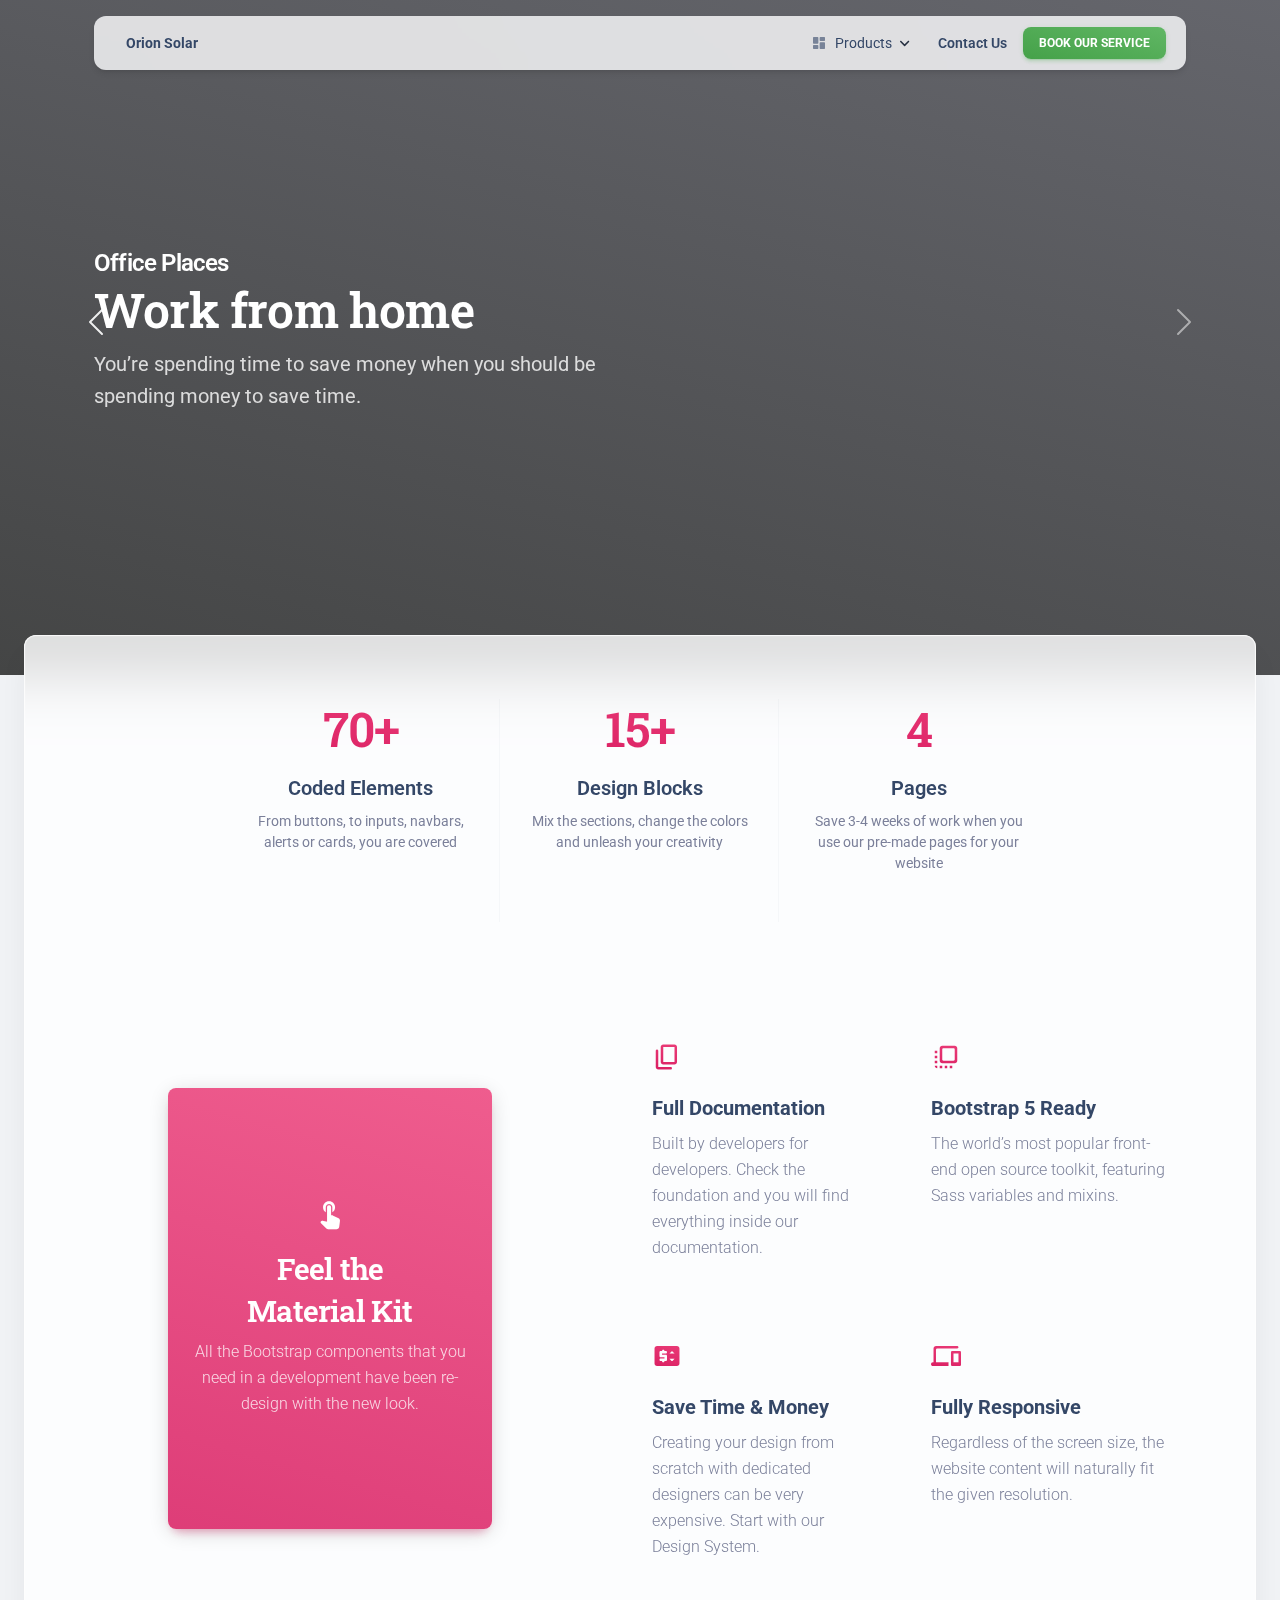
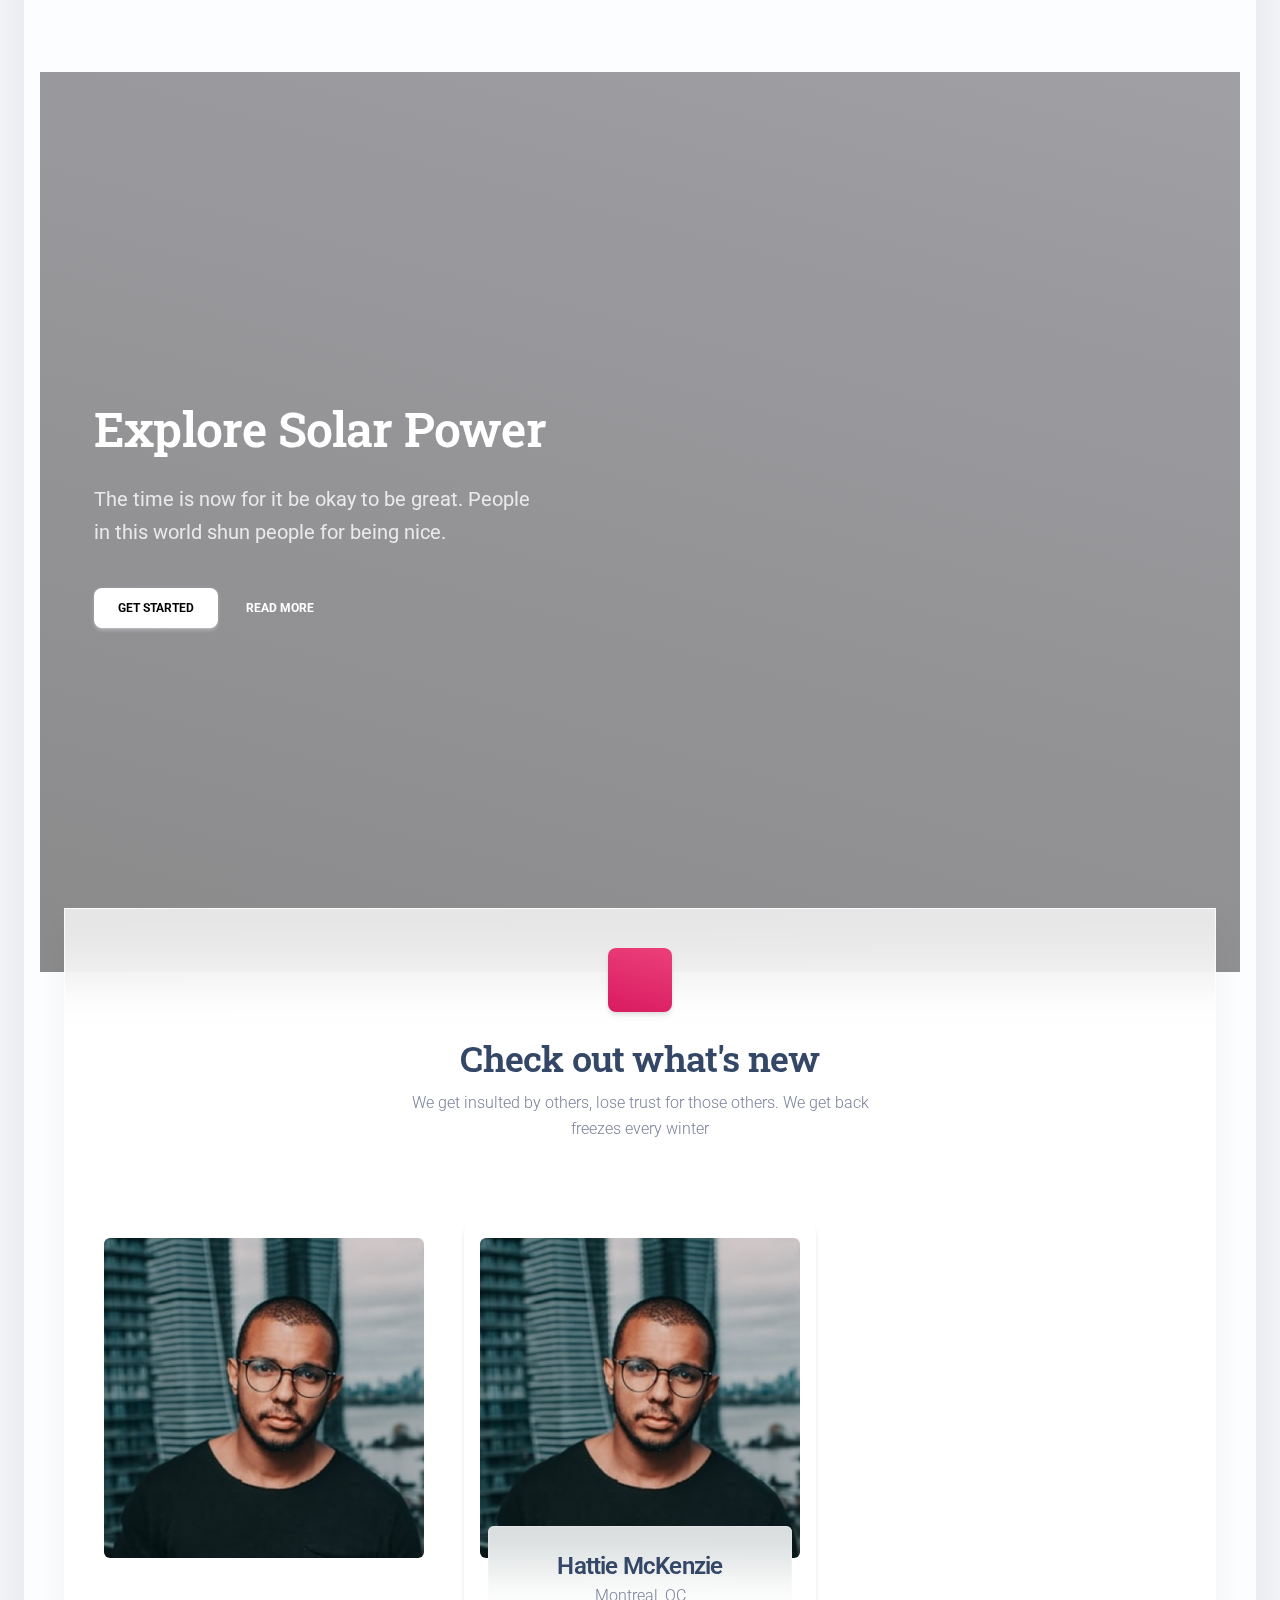
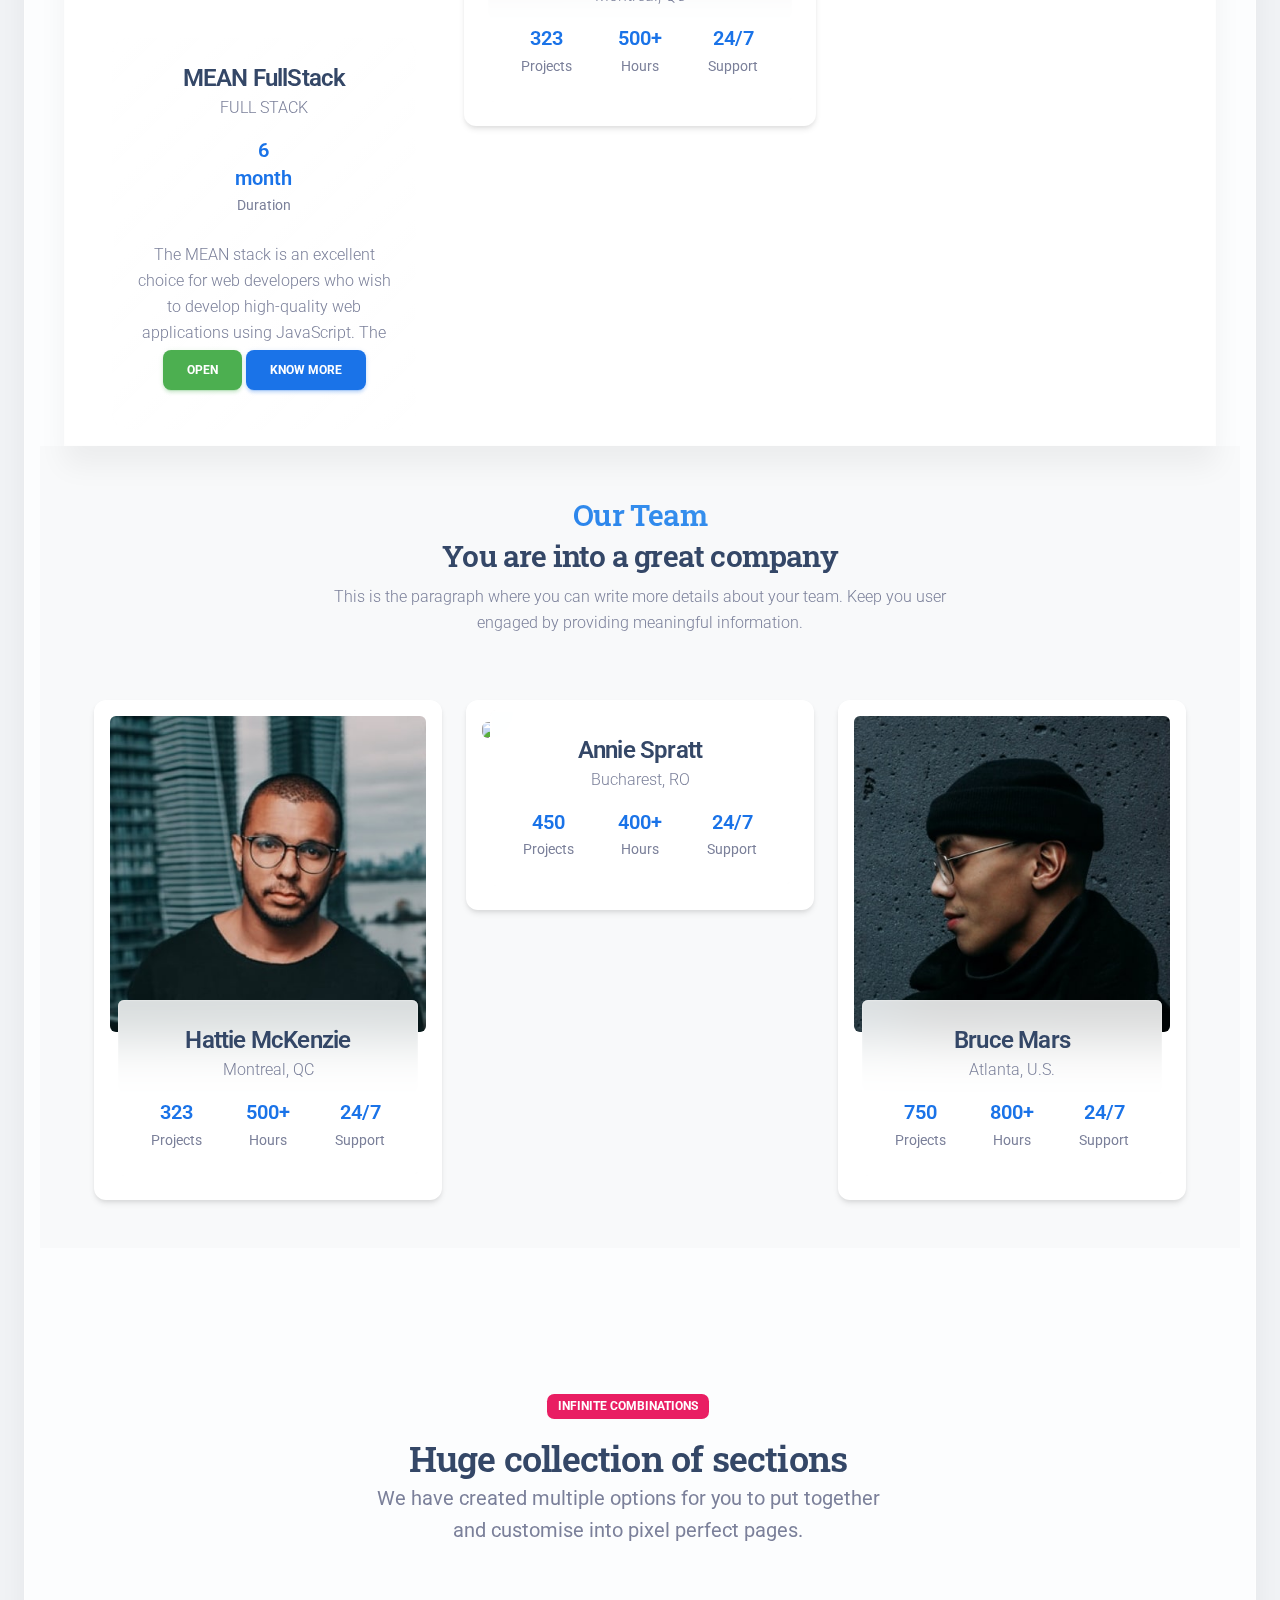
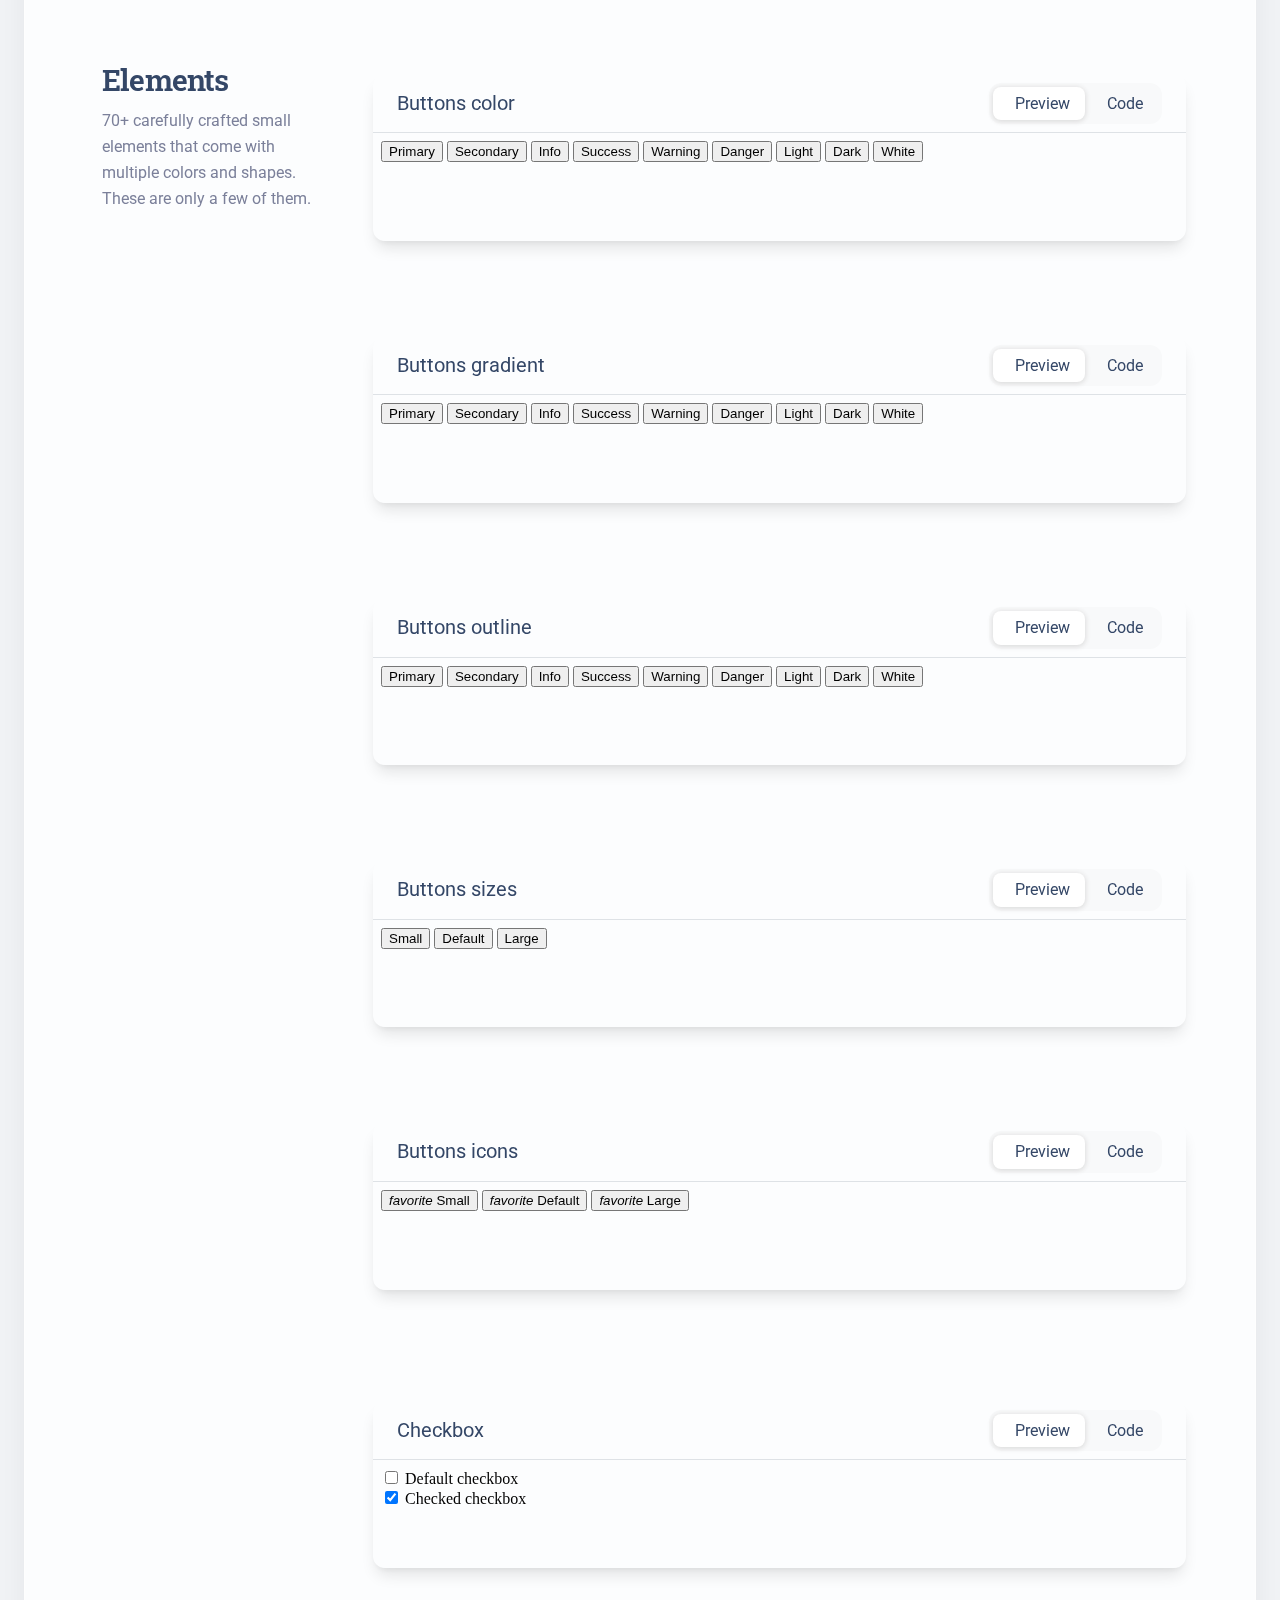
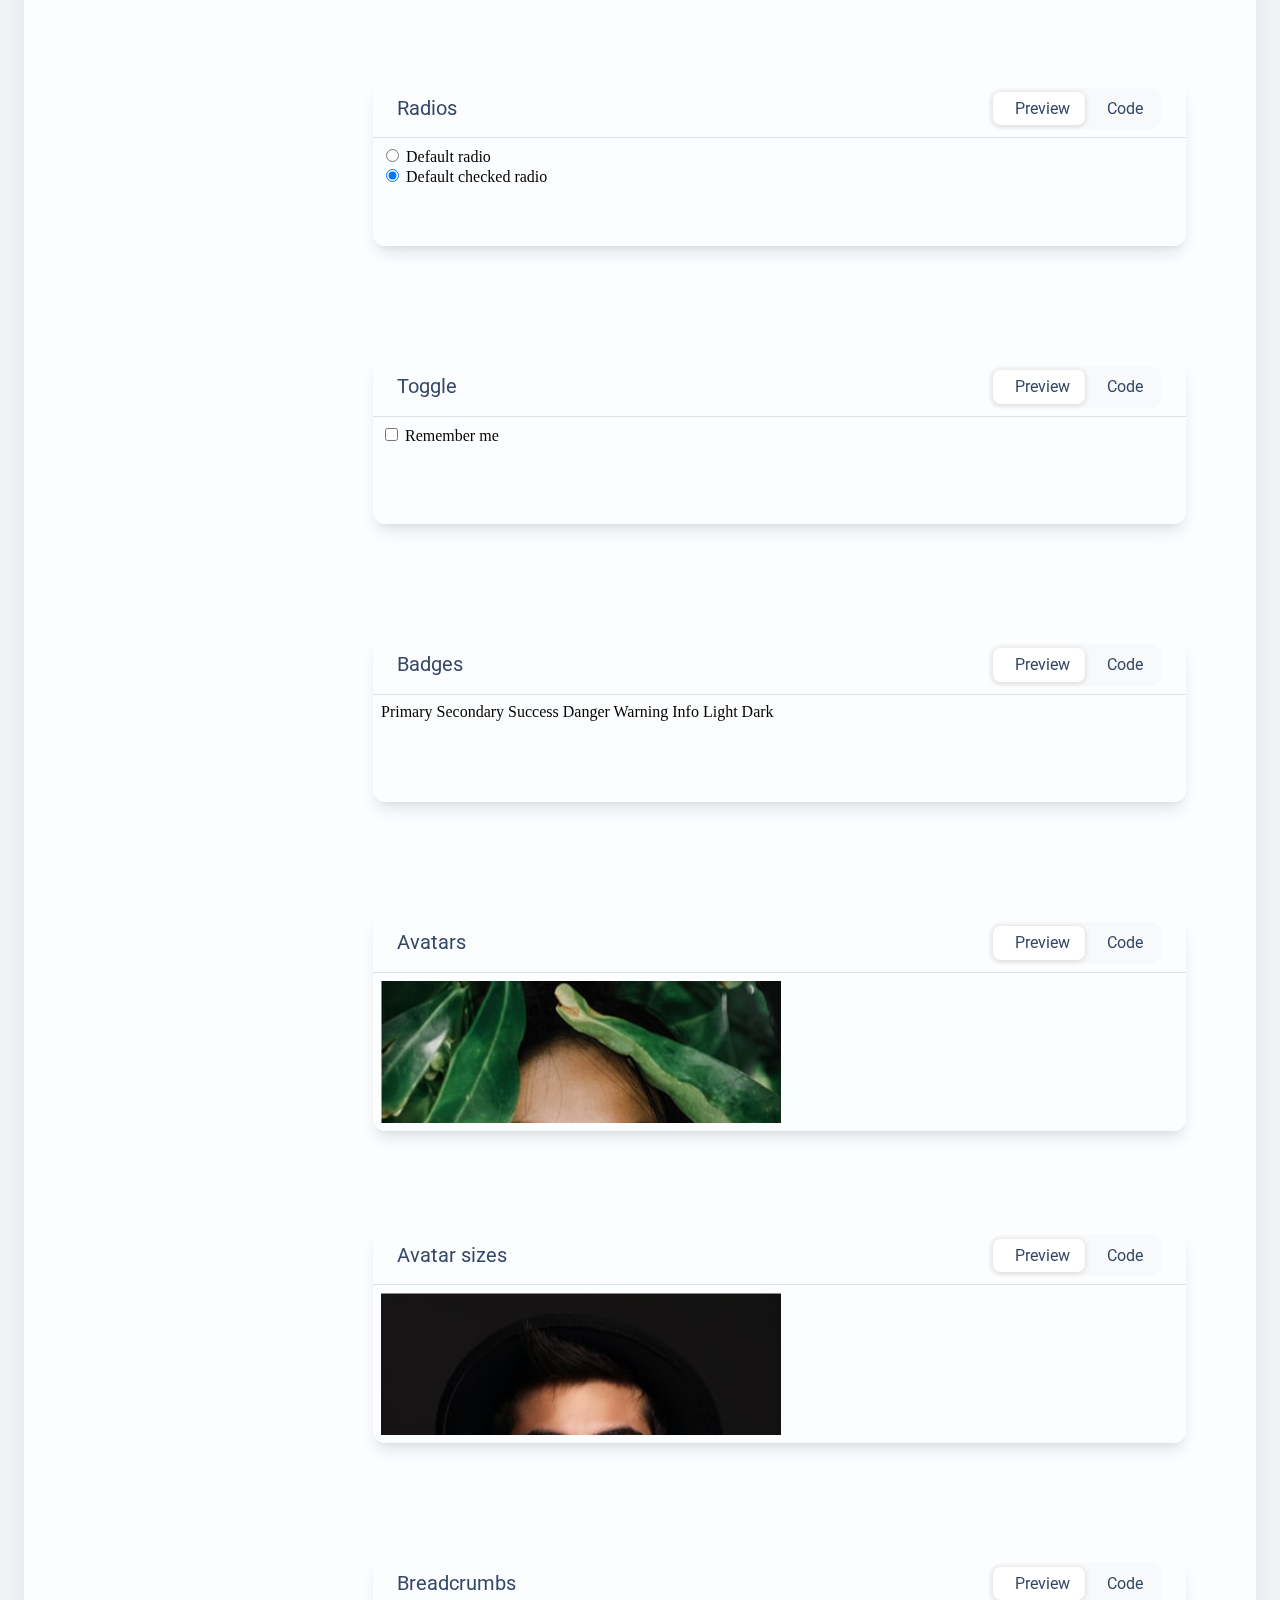
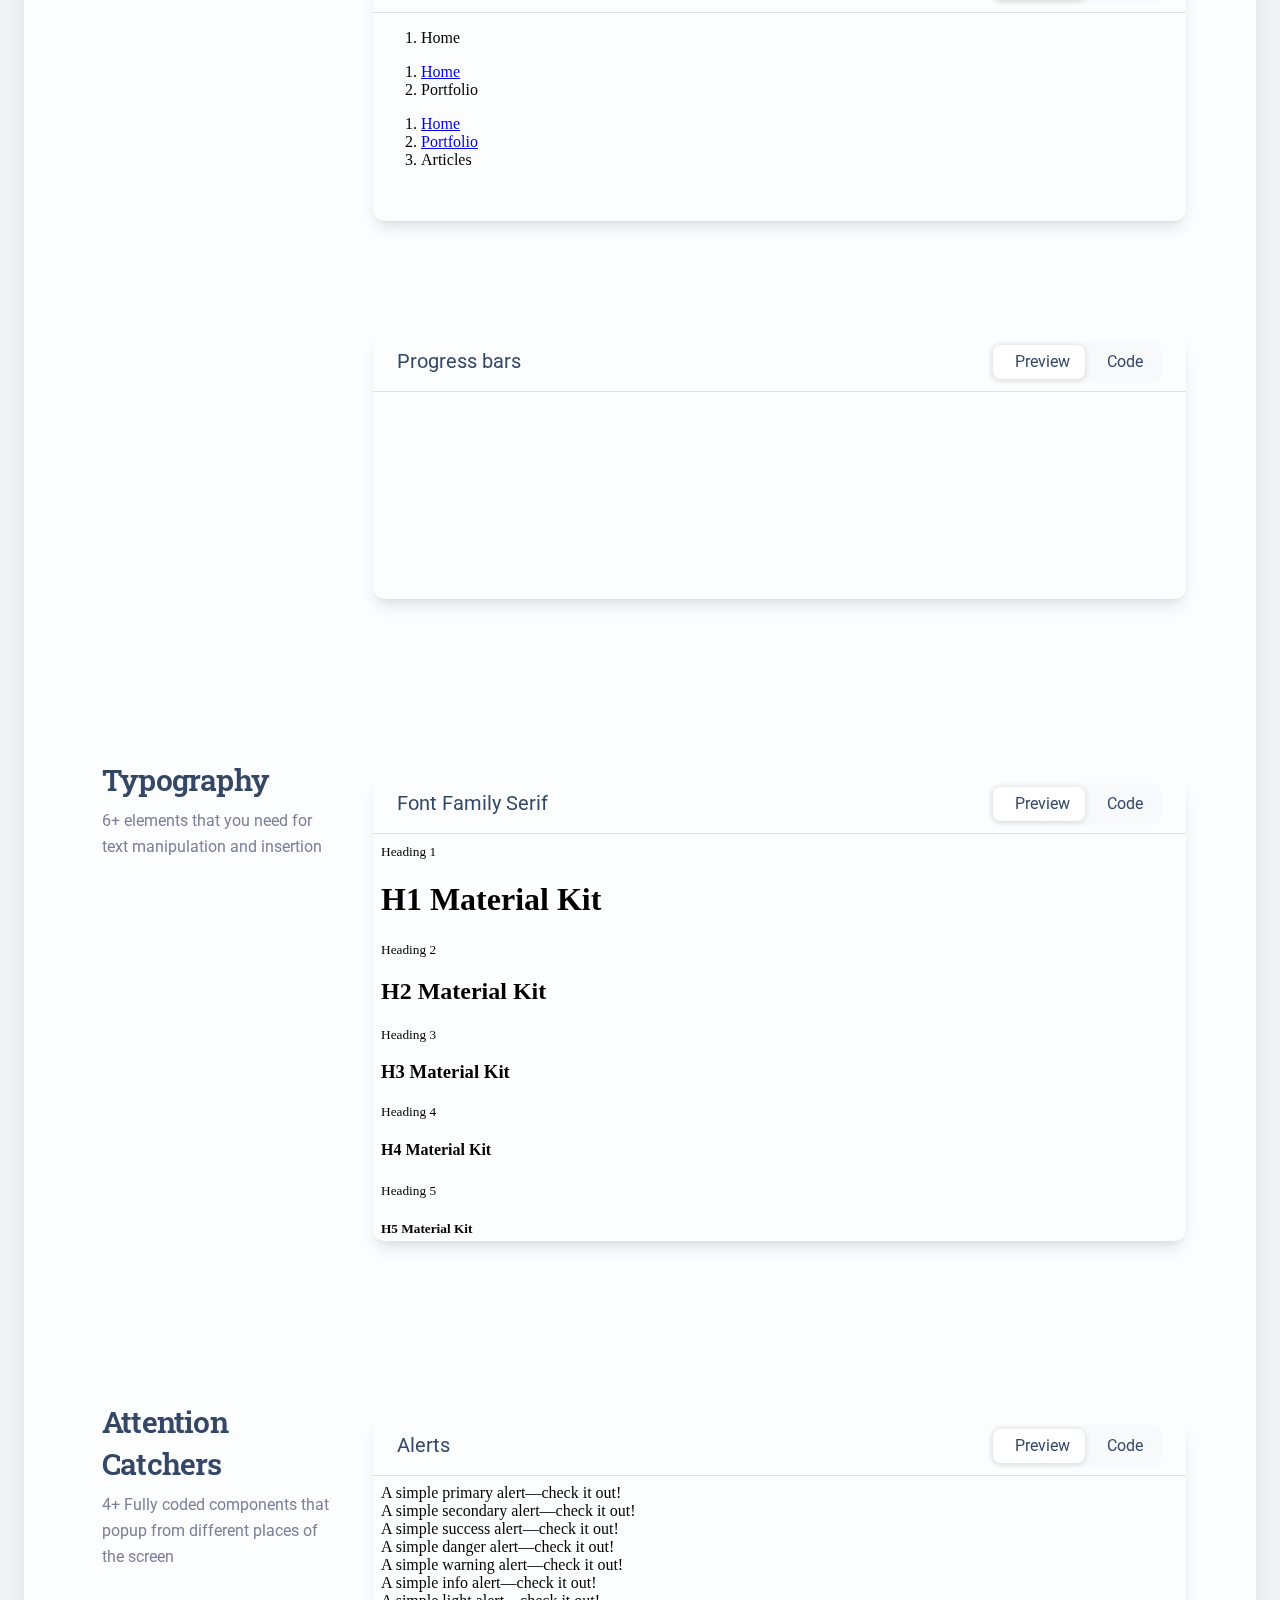
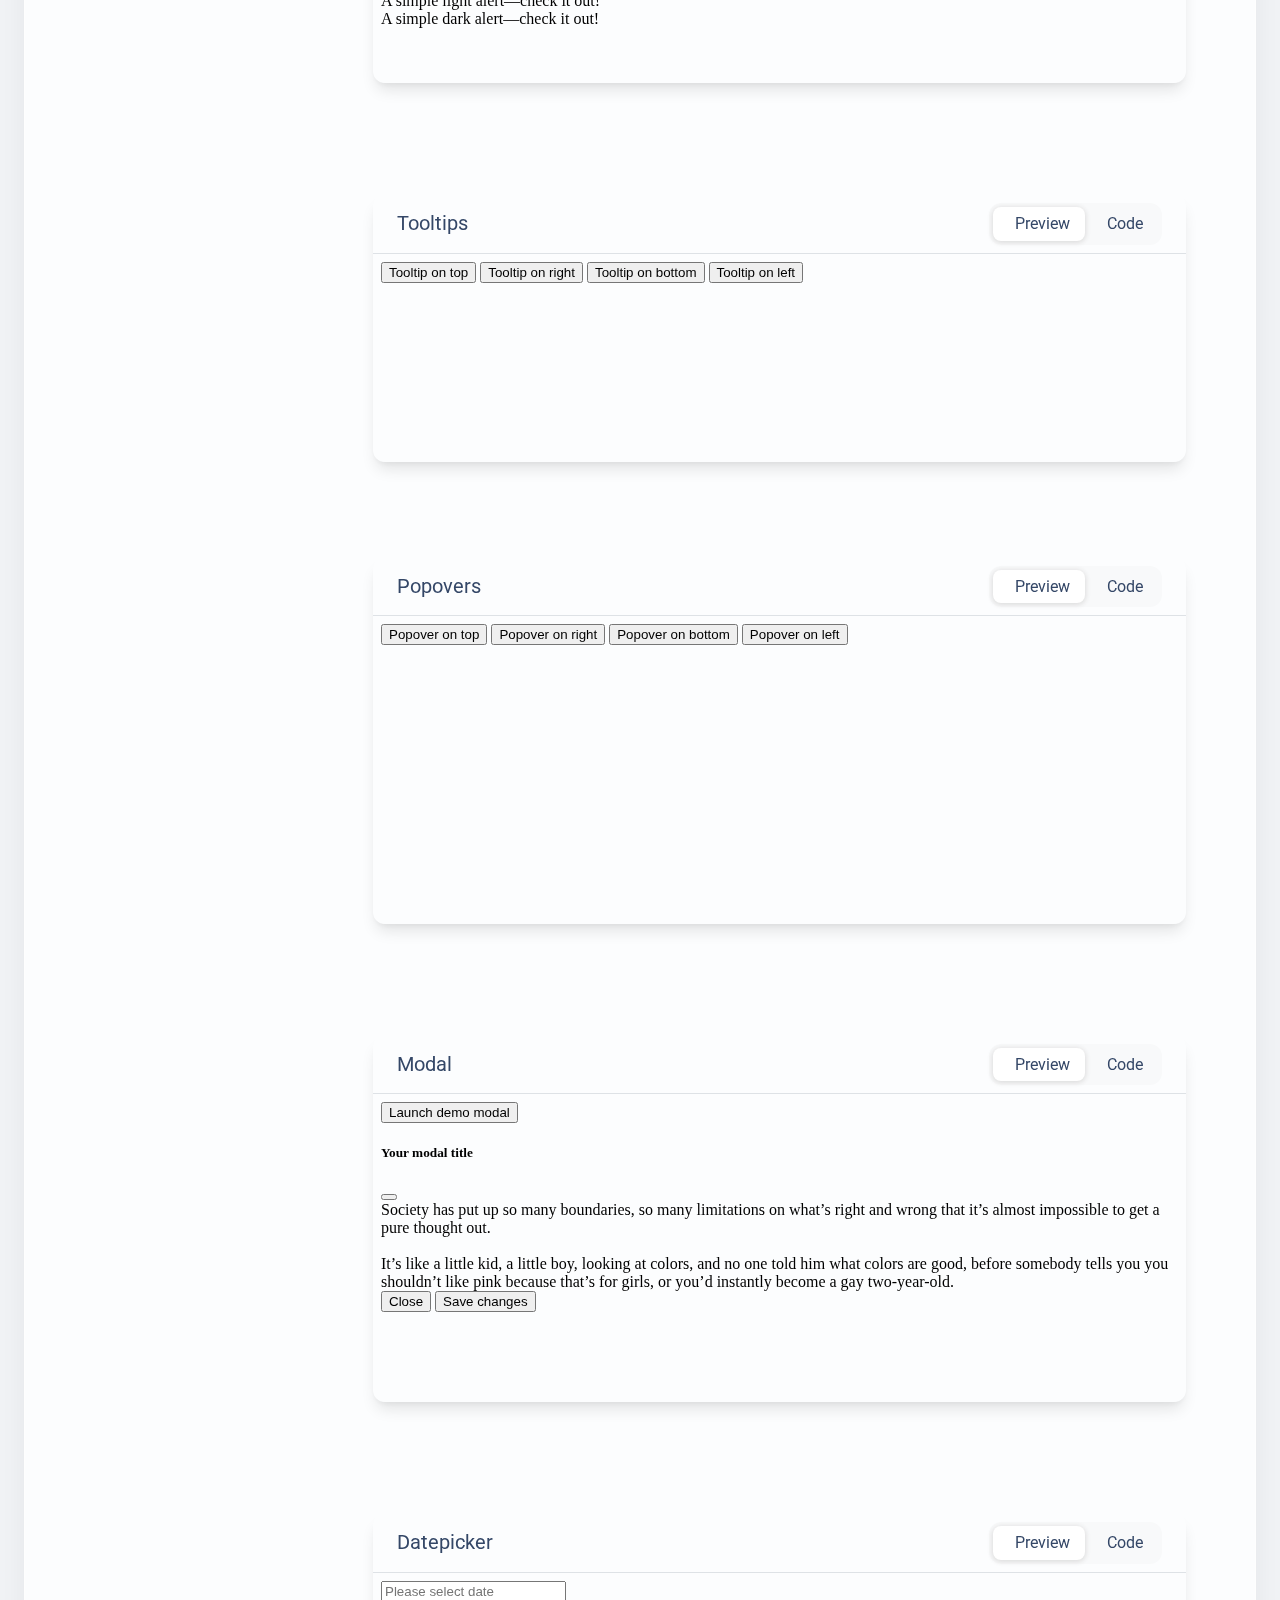
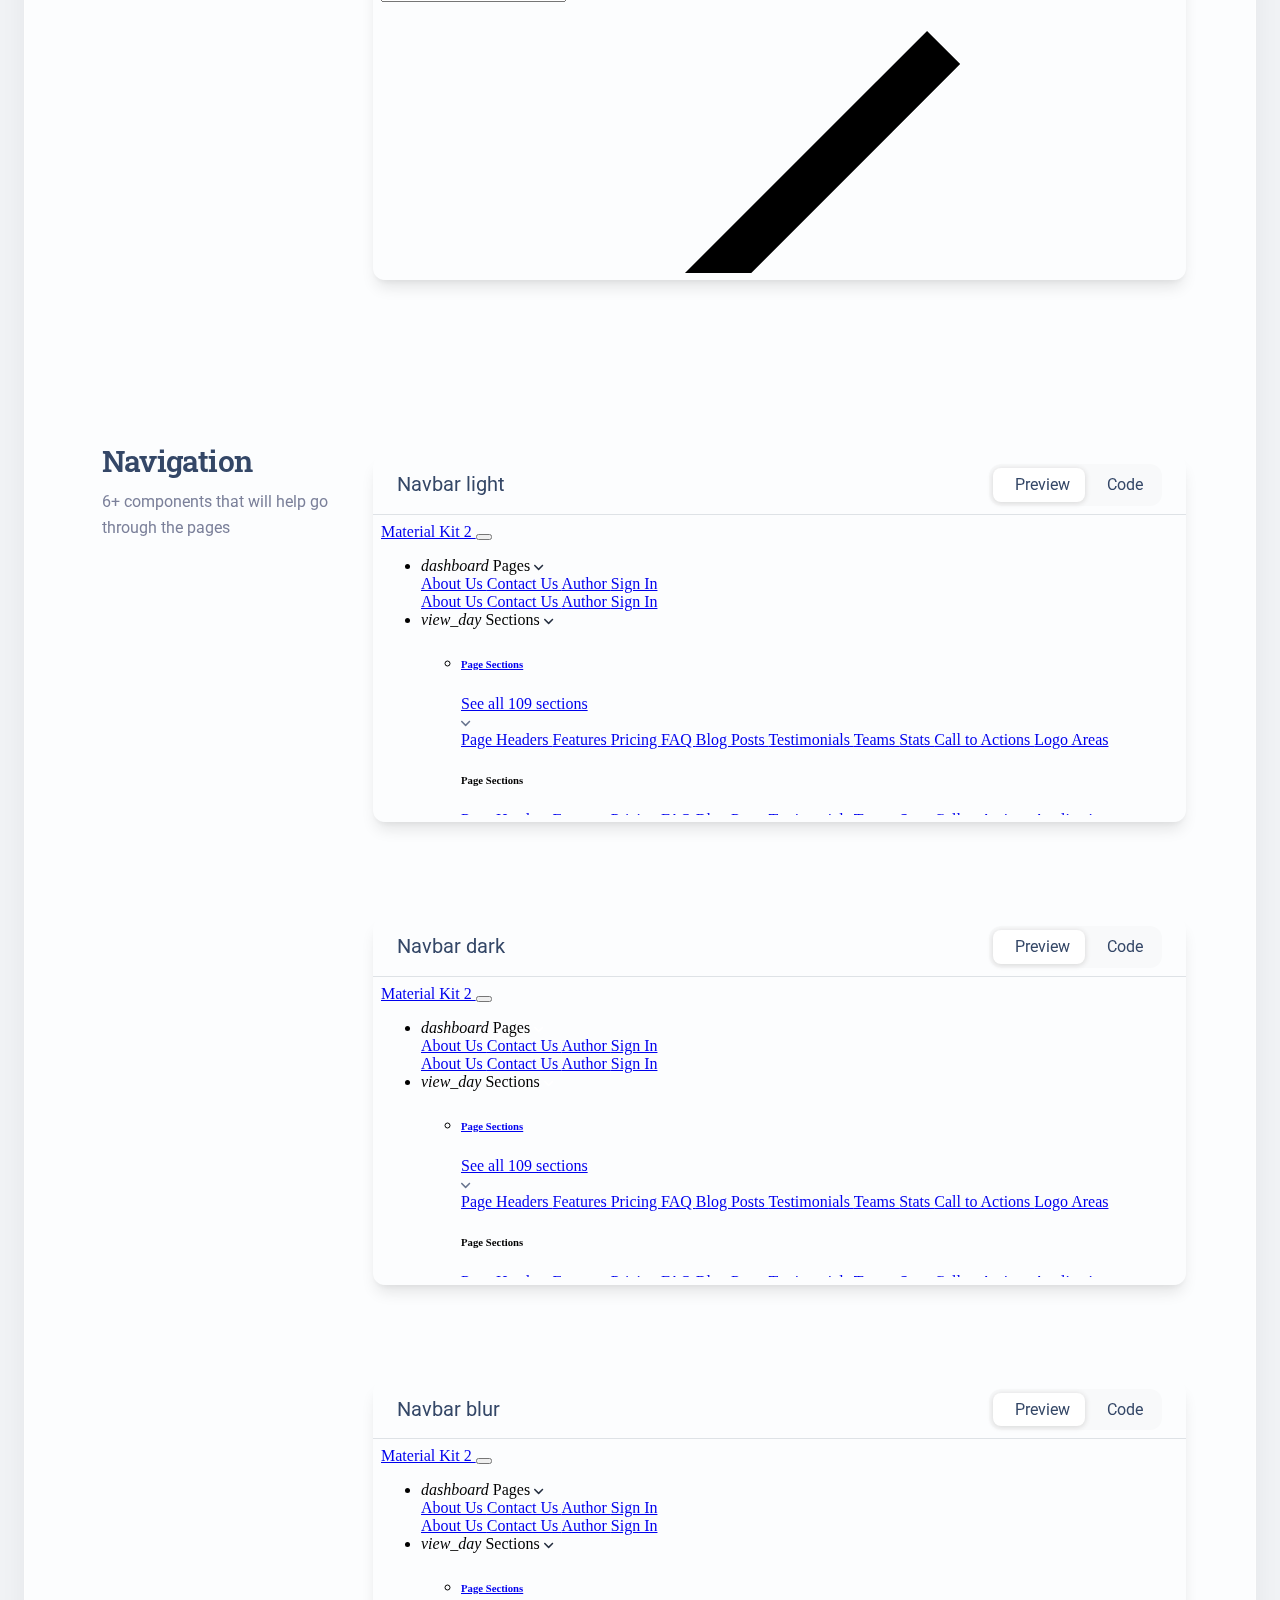
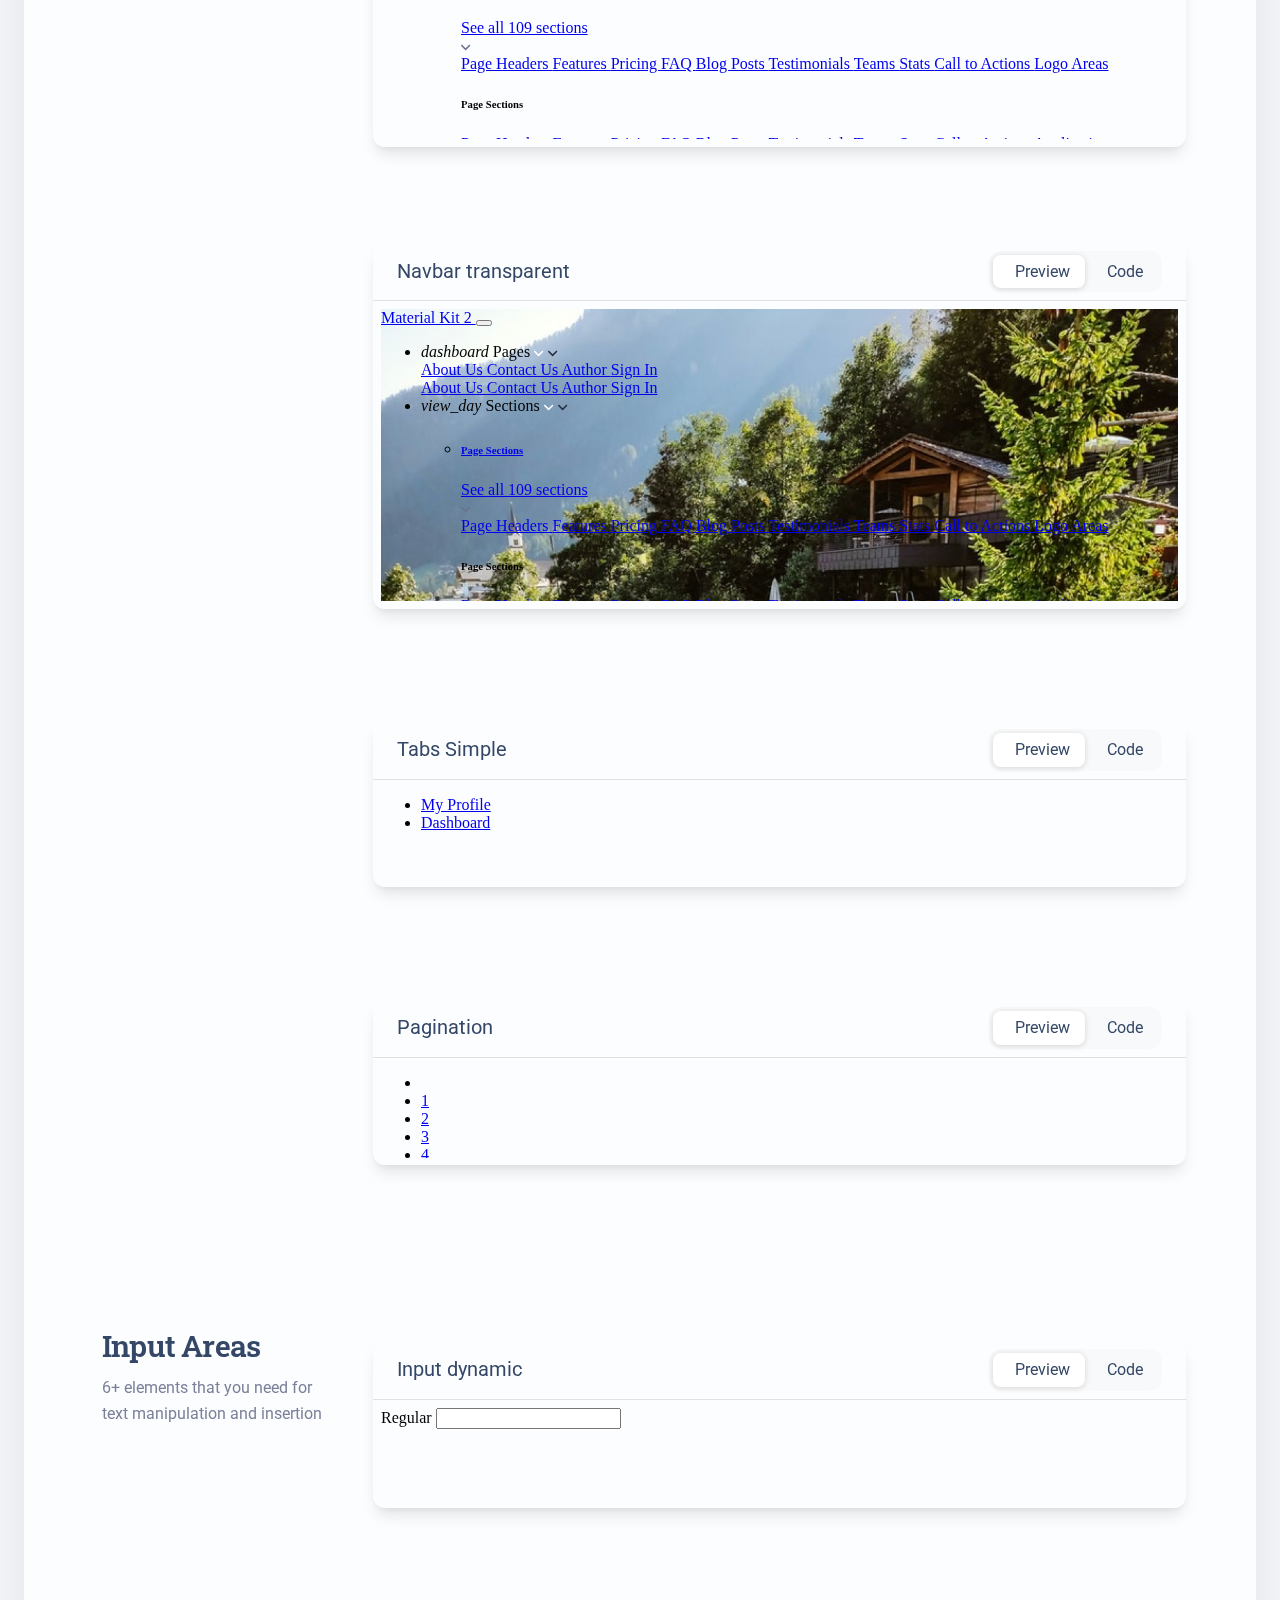
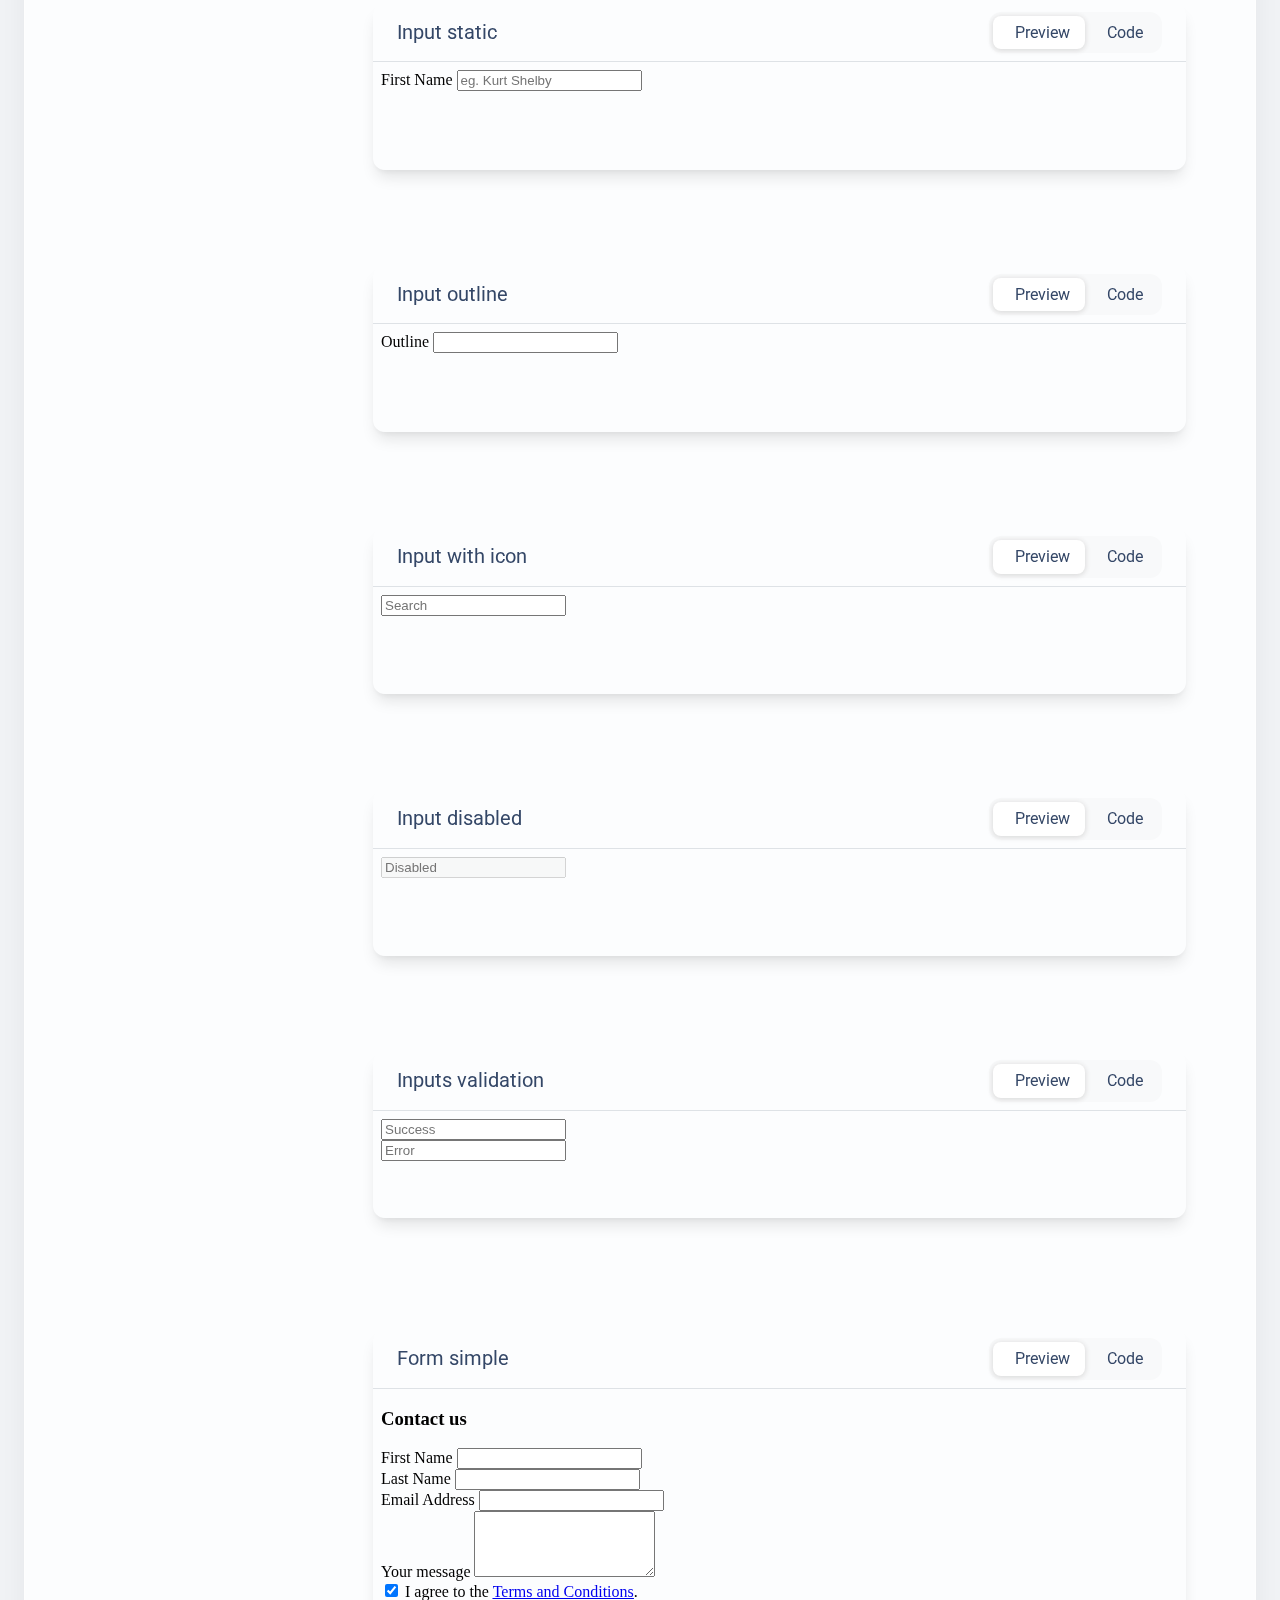
==== index.html @ c9b8c9b2 "first version:first commit" ====
<!--
=========================================================
* Material Kit 2 - v3.0.2
=========================================================

* Product Page:  https://www.creative-tim.com/product/material-kit 
* Copyright 2022 Creative Tim (https://www.creative-tim.com)
* Coded by www.creative-tim.com

 =========================================================

* The above copyright notice and this permission notice shall be included in all copies or substantial portions of the Software. -->
<!DOCTYPE html>
<html lang="en" itemscope itemtype="http://schema.org/WebPage">

<head>














<meta charset="utf-8" />
<meta name="viewport" content="width=device-width, initial-scale=1, shrink-to-fit=no">

<link rel="apple-touch-icon" sizes="76x76" href="./assets/img/apple-icon.png">
<link rel="icon" type="image/png" href="./assets/img/favicon.png">

<title>
  

  
  Orion Solar

  
</title>



<!--     Fonts and icons     -->
<link rel="stylesheet" type="text/css" href="https://fonts.googleapis.com/css?family=Roboto:300,400,500,700,900|Roboto+Slab:400,700" />

<!-- Nucleo Icons -->
<link href="./assets/css/nucleo-icons.css" rel="stylesheet" />
<link href="./assets/css/nucleo-svg.css" rel="stylesheet" />

<!-- Font Awesome Icons -->
<script src="https://kit.fontawesome.com/42d5adcbca.js" crossorigin="anonymous"></script>

<!-- Material Icons -->
<link href="https://fonts.googleapis.com/icon?family=Material+Icons+Round" rel="stylesheet">

<!-- CSS Files -->



<link id="pagestyle" href="./assets/css/material-kit.css?v=3.0.2" rel="stylesheet" />

<!-- scss -->
<link rel="stylesheet" href="./assets/css/cards.css">



</head>

<body class="index-page bg-gray-200">
  
  
  <!-- Navbar -->
<div class="container position-sticky z-index-sticky top-0"><div class="row"><div class="col-12">
<nav class="navbar navbar-expand-lg  blur border-radius-xl top-0 z-index-fixed shadow position-absolute my-3 py-2 start-0 end-0 mx-4">
  <div class="container-fluid px-0">
    <a class="navbar-brand font-weight-bolder ms-sm-3" href="https://demos.creative-tim.com/material-kit/index" rel="tooltip" title="Designed and Coded by Creative Tim" data-placement="bottom" target="_blank">
      Orion Solar
    </a>
    <button class="navbar-toggler shadow-none ms-2" type="button" data-bs-toggle="collapse" data-bs-target="#navigation" aria-controls="navigation" aria-expanded="false" aria-label="Toggle navigation">
      <span class="navbar-toggler-icon mt-2">
        <span class="navbar-toggler-bar bar1"></span>
        <span class="navbar-toggler-bar bar2"></span>
        <span class="navbar-toggler-bar bar3"></span>
      </span>
    </button>
    <div class="collapse navbar-collapse pt-3 pb-2 py-lg-0 w-100" id="navigation">
      <ul class="navbar-nav navbar-nav-hover ms-auto">
        <li class="nav-item dropdown dropdown-hover mx-2">
          <a class="nav-link ps-2 d-flex cursor-pointer align-items-center" id="dropdownMenuPages" data-bs-toggle="dropdown" aria-expanded="false">
            <i class="material-icons opacity-6 me-2 text-md">dashboard</i>
            Products
            <img src="./assets/img/down-arrow-dark.svg" alt="down-arrow" class="arrow ms-auto ms-md-2">
          </a>
          <div class="dropdown-menu dropdown-menu-animation ms-n3 dropdown-md p-3 border-radius-xl mt-0 mt-lg-3" aria-labelledby="dropdownMenuPages">
            <div class="d-none d-lg-block">
  <h6 class="dropdown-header text-dark font-weight-bolder d-flex align-items-center px-1">
    Solar Products
  </h6>
  <a href="./pages/about-us.html" class="dropdown-item border-radius-md">
    <span>Solar street light</span>
  </a>
  <a href="./pages/contact-us.html" class="dropdown-item border-radius-md">
    <span>Solar square gate light</span>
  </a>
  <a href="./pages/author.html" class="dropdown-item border-radius-md">
    <span>Solar round gate light</span>
  </a>
  <a href="./pages/author.html" class="dropdown-item border-radius-md">
    <span>Solar garden light</span>
  </a>
  <a href="./pages/author.html" class="dropdown-item border-radius-md">
    <span>Solar and AC antique gate light</span>
  </a>
  <a href="./pages/author.html" class="dropdown-item border-radius-md">
    <span>Solar RGB flood tube light</span>
  </a>
  <!-- <h6 class="dropdown-header text-dark font-weight-bolder d-flex align-items-center px-1 mt-3">
    Account
  </h6>
  <a href="./pages/sign-in.html" class="dropdown-item border-radius-md">
    <span>Sign In</span>
  </a> -->
</div>

<div class="d-lg-none">
  <h6 class="dropdown-header text-dark font-weight-bolder d-flex align-items-center px-1">
    Solar Products
  </h6>
  <a href="./pages/about-us.html" class="dropdown-item border-radius-md">
    <span>Solar street light</span>
  </a>
  <a href="./pages/contact-us.html" class="dropdown-item border-radius-md">
    <span>Solar square gate light</span>
  </a>
  <a href="./pages/author.html" class="dropdown-item border-radius-md">
    <span>Solar round gate light</span>
  </a>
  <a href="./pages/author.html" class="dropdown-item border-radius-md">
    <span>Solar garden light</span>
  </a>
  <a href="./pages/author.html" class="dropdown-item border-radius-md">
    <span>Solar and AC antique gate light</span>
  </a>
  <a href="./pages/author.html" class="dropdown-item border-radius-md">
    <span>Solar RGB flood tube light</span>
  </a>

</div>

          </div>
        </li>

        
          <ul class="dropdown-menu dropdown-menu-end dropdown-menu-animation dropdown-md dropdown-md-responsive p-3 border-radius-lg mt-0 mt-lg-3" aria-labelledby="dropdownMenuBlocks">
            <div class="d-none d-lg-block">
 

  

  

  

  
</div>



          </ul>
        </li>

        
          <ul class="dropdown-menu dropdown-menu-end dropdown-menu-animation dropdown-md dropdown-md-responsive mt-0 mt-lg-3 p-3 border-radius-lg" aria-labelledby="dropdownMenuDocs">
            <div class="d-none d-lg-block">
  
</div>



          </ul>
        </li>
        <li class="nav-item ms-lg-auto">
          <a class="nav-link nav-link-icon me-2" href="https://github.com/creativetimofficial/material-kit" target="_blank">
            <i class="fa fa-whatsapp me-1"></i>
            <p class="d-inline text-sm z-index-1 font-weight-bold" data-bs-toggle="tooltip" data-bs-placement="bottom" title="24*7 Support">Contact Us</p>
          </a>
        </li>
        <li class="nav-item my-auto ms-3 ms-lg-0">
          
          <a href="https://www.creative-tim.com/product/material-kit-pro" class="btn btn-sm  bg-gradient-success  mb-0 me-1 mt-2 mt-md-0">Book our service</a>
          
        </li>
      </ul>
    </div>
  </div>
</nav>
<!-- End Navbar -->
</div></div></div>

  

  

    














<!-- <header class="header-2">
  <div class="page-header min-vh-75 relative" style="background-image: url('./assets/img/bg2.jpg')">
    <span class="mask bg-gradient-primary opacity-4"></span>
    <div class="container">
      <div class="row">
        <div class="col-lg-7 text-center mx-auto">
          <h1 class="text-white pt-3 mt-n5">Material Kit 2</h1>
          <p class="lead text-white mt-3">Free & Open Source Web UI Kit built over Bootstrap 5. <br/> Join over 1.6 million developers around the world. </p>
        </div>
      </div>
    </div>
  </div>
</header> -->
<div id="carouselExampleControls" class="carousel slide" data-bs-ride="carousel">
  <div class="carousel-inner mb-4">
    <div class="carousel-item">
      <div class="page-header min-vh-75  " style="background-image: url('https://galaxysolarenergy.com/wp-content/uploads/2020/02/Grid-Connected-Solar-PV-Sustem-768x512.jpg');">
        <span class="mask bg-gradient-dark"></span>
        <div class="container">
          <div class="row">
            <div class="col-lg-6 my-auto">
              <h4 class="text-white mb-0 fadeIn1 fadeInBottom">Pricing Plans</h4>
              <h1 class="text-white fadeIn2 fadeInBottom">Work with the rockets</h1>
              <p class="lead text-white opacity-8 fadeIn3 fadeInBottom">Wealth creation is an evolutionarily recent positive-sum game. Status is an old zero-sum game. Those attacking wealth creation are often just seeking status.</p>
            </div>
          </div>
        </div>
      </div>
    </div>
     <div class="carousel-item">
      <div class="page-header min-vh-75" style="background-image: url('https://demos.creative-tim.com/test/material-dashboard-pro/assets/img/products/product-1-min.jpg');">
        <span class="mask bg-gradient-dark"></span>
        <div class="container">
          <div class="row">
            <div class="col-lg-6 my-auto">
              <h4 class="text-white mb-0 fadeIn1 fadeInBottom">Our Team</h4>
              <h1 class="text-white fadeIn2 fadeInBottom">Work with the best</h1>
              <p class="lead text-white opacity-8 fadeIn3 fadeInBottom">Free people make free choices. Free choices mean you get unequal outcomes. You can have freedom, or you can have equal outcomes. You can’t have both.</p>
            </div>
          </div>
        </div>
      </div>
    </div>
    <div class="carousel-item active">
      <div class="page-header min-vh-75  " style="background-image: url('https://demos.creative-tim.com/test/material-dashboard-pro/assets/img/products/product-2-min.jpg');">
        <span class="mask bg-gradient-dark"></span>
        <div class="container">
          <div class="row">
            <div class="col-lg-6 my-auto">
              <h4 class="text-white mb-0 fadeIn1 fadeInBottom">Office Places</h4>
              <h1 class="text-white fadeIn2 fadeInBottom">Work from home</h1>
              <p class="lead text-white opacity-8 fadeIn3 fadeInBottom">You’re spending time to save money when you should be spending money to save time.</p>
            </div>
          </div>
        </div>
      </div>
    </div>
  </div>
  <div class="min-vh-75 position-absolute w-100 top-0">
    <a class="carousel-control-prev" href="#carouselExampleControls" role="button" data-bs-slide="prev">
      <span class="carousel-control-prev-icon position-absolute bottom-50" aria-hidden="true"></span>
      <span class="visually-hidden">Previous</span>
    </a>
    <a class="carousel-control-next" href="#carouselExampleControls" role="button" data-bs-slide="next">
      <span class="carousel-control-next-icon position-absolute bottom-50" aria-hidden="true"></span>
      <span class="visually-hidden">Next</span>
    </a>
  </div>
</div>


<div class="card card-body blur shadow-blur mx-3 mx-md-4 mt-n6">

<section class="pt-3 pb-4" id="count-stats">
  <div class="container">
    <div class="row">
      <div class="col-lg-9 mx-auto py-3">
        <div class="row">
          <div class="col-md-4 position-relative">
            <div class="p-3 text-center">
              <h1 class="text-gradient text-primary"><span id="state1" countTo="70">0</span>+</h1>
              <h5 class="mt-3">Coded Elements</h5>
              <p class="text-sm font-weight-normal">From buttons, to inputs, navbars, alerts or cards, you are covered</p>
            </div>
            <hr class="vertical dark">
          </div>
          <div class="col-md-4 position-relative">
            <div class="p-3 text-center">
              <h1 class="text-gradient text-primary"> <span id="state2" countTo="15">0</span>+</h1>
              <h5 class="mt-3">Design Blocks</h5>
              <p class="text-sm font-weight-normal">Mix the sections, change the colors and unleash your creativity</p>
            </div>
            <hr class="vertical dark">
          </div>
          <div class="col-md-4">
            <div class="p-3 text-center">
              <h1 class="text-gradient text-primary" id="state3" countTo="4">0</h1>
              <h5 class="mt-3">Pages</h5>
              <p class="text-sm font-weight-normal">Save 3-4 weeks of work when you use our pre-made pages for your website</p>
            </div>
          </div>
        </div>
      </div>
    </div>
  </div>
</section>


<section class="my-5 py-5">
  <div class="container">
    <div class="row align-items-center">
      <div class="col-lg-4 ms-auto me-auto p-lg-4 mt-lg-0 mt-4">
        <div class="rotating-card-container">
          <div class="card card-rotate card-background card-background-mask-primary shadow-primary mt-md-0 mt-5">
            <div class="front front-background" style="background-image: url(https://m.media-amazon.com/images/I/41Y9bTQHcWS.jpghttps://m.media-amazon.com/images/I/41Y9bTQHcWS.jpg); background-size: cover;">
              <div class="card-body py-7 text-center">
                <i class="material-icons text-white text-4xl my-3">touch_app</i>
                <h3 class="text-white">Feel the <br /> Material Kit</h3>
                <p class="text-white opacity-8">All the Bootstrap components that you need in a development have been re-design with the new look.</p>
              </div>
            </div>
            <div class="back back-background" style="background-image: url(https://www.pinankenergy.com/wp-content/uploads/2021/05/On_grid_1024x1024.jpg); background-size: cover;">
              <div class="card-body pt-7 text-center">
                <h3 class="text-white">Discover More</h3>
                <p class="text-white opacity-8"> You will save a lot of time going from prototyping to full-functional code because all elements are implemented.</p>
                <a href=".//sections/page-sections/hero-sections.html" target="_blank" class="btn btn-white btn-sm w-50 mx-auto mt-3">Start with Headers</a>
              </div>
            </div>
          </div>
        </div>
      </div>
      <div class="col-lg-6 ms-auto">
        <div class="row justify-content-start">
          <div class="col-md-6">
            <div class="info">
              <i class="material-icons text-gradient text-primary text-3xl">content_copy</i>
              <h5 class="font-weight-bolder mt-3">Full Documentation</h5>
              <p class="pe-5">Built by developers for developers. Check the foundation and you will find everything inside our documentation.</p>
            </div>
          </div>
          <div class="col-md-6">
            <div class="info">
              <i class="material-icons text-gradient text-primary text-3xl">flip_to_front</i>
              <h5 class="font-weight-bolder mt-3">Bootstrap 5 Ready</h5>
              <p class="pe-3">The world’s most popular front-end open source toolkit, featuring Sass variables and mixins.</p>
            </div>
          </div>
        </div>
        <div class="row justify-content-start mt-5">
          <div class="col-md-6 mt-3">
            <i class="material-icons text-gradient text-primary text-3xl">price_change</i>
            <h5 class="font-weight-bolder mt-3">Save Time & Money</h5>
            <p class="pe-5">Creating your design from scratch with dedicated designers can be very expensive. Start with our Design System.</p>
          </div>
          <div class="col-md-6 mt-3">
            <div class="info">
              <i class="material-icons text-gradient text-primary text-3xl">devices</i>
              <h5 class="font-weight-bolder mt-3">Fully Responsive</h5>
              <p class="pe-3">Regardless of the screen size, the website content will naturally fit the given resolution.</p>
            </div>
          </div>
        </div>
      </div>
    </div>
  </div>
</section>



  <!-- -------- START HEADER 1 w/ text and image on right ------- -->
  <header>
    <div class="page-header min-vh-100" style="background-image: url(&#39;https://images.unsplash.com/photo-1520769945061-0a448c463865?ixid=MnwxMjA3fDB8MHxwaG90by1wYWdlfHx8fGVufDB8fHx8&ixlib=rb-1.2.1&auto=format&fit=crop&w=1950&q=80&#39;);" loading="lazy">
      <span class="mask bg-gradient-dark opacity-5"></span>
      <div class="container">
        <div class="row">
          <div class="col-lg-6 col-md-7 d-flex justify-content-center flex-column">
            <h1 class="text-white mb-4">Explore Solar Power</h1>
            <p class="text-white opacity-8 lead pe-5 me-5">The time is now for it be okay to be great. People in this world shun people for being nice. </p>
            <div class="buttons">
              <button type="button" class="btn btn-white mt-4">Get Started</button>
              <button type="button" class="btn text-white shadow-none mt-4">Read more</button>
            </div>
          </div>
        </div>
      </div>
    </div>
  </header>
  <!-- -------- END HEADER 1 w/ text and image on right ------- -->
  
  <body class="bg-gray-300">
    
    <!-- -------- END HEADER 11 w/ carousel ------- -->
    <!-- header ends  -->
  
    <div
      class="card-body blur shadow-blur mx-3 mx-md-4 mt-n6 bg-gray-300"
      style="overflow-y: hidden"
    >
     
        <div class="container card__img" style="overflow: hidden">
          <!-- <div class="section-title">
            <h3 class="text-center mb-5">Our Courses</h3>
          </div> -->
          <div class="col-lg-6 mx-auto">
            <div class="p-3 text-center mb-5">
              <div
                class="icon icon-shape icon-lg bg-gradient-primary shadow mx-auto"
              >
                <i class="fas fa-user"></i>
              </div>
              <h2 class="mt-3">Check out what&#39;s new</h2>
              <p>
                We get insulted by others, lose trust for those others. We get
                back freezes every winter
              </p>
            </div>
          </div>
  
          <!-- owl carousel starts from here -->
  
      
  
                
               
               
            
        </div>
        <div class="row">
        <div _ngcontent-dhw-c45="" class=" col-lg-4 col-md-4 col-sm-12 ng-star-inserted" style="">
          <div _ngcontent-dhw-c45="" class="cards card-profile mb-2 bg-gray-150">
            <a _ngcontent-dhw-c45="" href="javascript:;"><div _ngcontent-dhw-c45="" class="p-3">
              <img _ngcontent-dhw-c45="" class="w-100 border-radius-md mb-7" src="../../assets/img/ivana-square.jpg">
            </div></a><div _ngcontent-dhw-c45="" class="card__text card-body blur justify-content-center text-center mt-n5 mx-4 mb-0 border-radius-md">
              <h4 _ngcontent-dhw-c45="" class="mb-0">MEAN FullStack</h4>
              <p _ngcontent-dhw-c45="">FULL STACK</p><div _ngcontent-dhw-c45="" class="row justify-content-center text-center">
                <div _ngcontent-dhw-c45="" class="col-lg-4 col-md-4 col-sm-12">
                  <h5 _ngcontent-dhw-c45="" class="text-info mb-0">6 month</h5>
                  <small _ngcontent-dhw-c45="">Duration</small></div></div>
                  <p _ngcontent-dhw-c45="" class="card-description mt-4 mb-2" style="height: 100px; overflow-y: scroll;">
                    The MEAN stack is an excellent choice for web developers who wish to develop 
                    high-quality web applications using JavaScript. The core technologies define 
                    the MEAN stack ; MongoDB, Express.js, Angular, and Node.js ; all are based on
                     one language, Javascript.</p><div _ngcontent-dhw-c45="" class="row justify-content-center">
                       <div _ngcontent-dhw-c45="" class="col-lg-12 col-sm-12 col-md-12"><a _ngcontent-dhw-c45="">
                         <td _ngcontent-dhw-c45="" class="align-center text-center text-sm p-1"><!---->
                          <p _ngcontent-dhw-c45="" id="reg" class="btn btn-success ng-star-inserted">Open</p>
                          <!----><!----></td><button _ngcontent-dhw-c45="" type="button" class="btn btn-info btn" tabindex="0">
                             Know more </button></a></div></div></div></div></div>
                             <div class="col-lg-4 col-md-6">
                              <div class="card card card-profile">
                                <a href="javascript:;">
                                  <div class="p-3">
                                    <img class="w-100 border-radius-md" src="../../assets/img/ivana-square.jpg">
                                  </div>
                                </a>
                                <div class=" card-body blur justify-content-center text-center mt-n5 mx-4 mb-4 border-radius-md">
                                  <h4 class="mb-0">Hattie McKenzie</h4>
                                  <p>Montreal, QC</p>
                                  <div class="row justify-content-center text-center">
                                    <div class="col-lg-4 col-4">
                                      <h5 class="text-info mb-0">323</h5>
                                      <small>Projects</small>
                                    </div>
                                    <div class="col-lg-4 col-4">
                                      <h5 class="text-info mb-0">500+</h5>
                                      <small>Hours</small>
                                    </div>
                                    <div class="col-lg-4 col-4">
                                      <h5 class="text-info mb-0">24/7</h5>
                                      <small>Support</small>
                                    </div>
                                  </div>
                                </div>
                              </div>
                            </div>
                            </div>
        <!-- vision end here  -->
     
    </div>
    <section class="py-5 bg-gray-100">
      <div class="container">
        <div class="row">
          <div class="col-md-7 mx-auto text-center mb-5">
            <h3 class="text-gradient text-info mb-0">Our Team</h3>
            <h3>You are into a great company</h3>
            <p>This is the paragraph where you can write more details about your team. Keep you user engaged by providing meaningful information.</p>
          </div>
        </div>
        <div class="row">
          <div class="col-lg-4 col-md-6">
            <div class="card card-profile">
              <a href="javascript:;">
                <div class="p-3">
                  <img class="w-100 border-radius-md" src="../../assets/img/ivana-square.jpg">
                </div>
              </a>
              <div class="card-body blur justify-content-center text-center mt-n5 mx-4 mb-4 border-radius-md">
                <h4 class="mb-0">Hattie McKenzie</h4>
                <p>Montreal, QC</p>
                <div class="row justify-content-center text-center">
                  <div class="col-lg-4 col-4">
                    <h5 class="text-info mb-0">323</h5>
                    <small>Projects</small>
                  </div>
                  <div class="col-lg-4 col-4">
                    <h5 class="text-info mb-0">500+</h5>
                    <small>Hours</small>
                  </div>
                  <div class="col-lg-4 col-4">
                    <h5 class="text-info mb-0">24/7</h5>
                    <small>Support</small>
                  </div>
                </div>
              </div>
            </div>
          </div>
          <div class="col-lg-4 col-md-6">
            <div class="card card-profile mt-md-0 mt-5">
              <a href="javascript:;">
                <div class="p-3">
                  <img class="w-100 border-radius-md" src="../../assets/img/kal-visuals-square.jpg">
                </div>
              </a>
              <div class="card-body blur justify-content-center text-center mt-n5 mx-4 mb-4 border-radius-md">
                <h4 class="mb-0">Annie Spratt</h4>
                <p>Bucharest, RO</p>
                <div class="row justify-content-center text-center">
                  <div class="col-lg-4 col-4">
                    <h5 class="text-info mb-0">450</h5>
                    <small>Projects</small>
                  </div>
                  <div class="col-lg-4 col-4">
                    <h5 class="text-info mb-0">400+</h5>
                    <small>Hours</small>
                  </div>
                  <div class="col-lg-4 col-4">
                    <h5 class="text-info mb-0">24/7</h5>
                    <small>Support</small>
                  </div>
                </div>
              </div>
            </div>
          </div>
          <div class="col-lg-4 col-md-6 mx-md-auto">
            <div class="card card-profile mt-md-0 mt-5">
              <a href="javascript:;">
                <div class="p-3">
                  <img class="w-100 border-radius-md" src="../../assets/img/bruce-mars.jpg">
                </div>
              </a>
              <div class="card-body blur justify-content-center text-center mt-n5 mx-4 mb-4 border-radius-md">
                <h4 class="mb-0">Bruce Mars</h4>
                <p>Atlanta, U.S.</p>
                <div class="row justify-content-center text-center">
                  <div class="col-lg-4 col-4">
                    <h5 class="text-info mb-0">750</h5>
                    <small>Projects</small>
                  </div>
                  <div class="col-lg-4 col-4">
                    <h5 class="text-info mb-0">800+</h5>
                    <small>Hours</small>
                  </div>
                  <div class="col-lg-4 col-4">
                    <h5 class="text-info mb-0">24/7</h5>
                    <small>Support</small>
                  </div>
                </div>
              </div>
            </div>
          </div>
        </div>
      </div>
    </section>
  </body>   


<section class="my-5 py-5">
  <div class="container">
    <div class="row">
      <div class="row justify-content-center text-center my-sm-5">
        <div class="col-lg-6">
          <span class="badge bg-primary mb-3">Infinite combinations</span>
          <h2 class="text-dark mb-0">Huge collection of sections</h2>
          <p class="lead">We have created multiple options for you to put together and customise into pixel perfect pages. </p>
        </div>
      </div>
    </div>
  </div>
  <div class="container mt-sm-5 mt-3">
    <div class="row">
      <div class="col-lg-3">
        <div class="position-sticky pb-lg-5 pb-3 mt-lg-0 mt-5 ps-2" style="top: 100px">
          <h3>Elements</h3>
          <h6 class="text-secondary font-weight-normal pe-3">70+ carefully crafted small elements that come with multiple colors and shapes. These are only a few of them.</h6>
        </div>
      </div>

      <div class="col-lg-9">
        <div class="row mt-3">
          <!-- Buttons color -->
<div class="col-12">
  <div class="position-relative border-radius-xl overflow-hidden shadow-lg mb-7">
    <div class="container border-bottom">
      <div class="row justify-space-between py-2">
        <div class="col-lg-3 me-auto">
          <p class="lead text-dark pt-1 mb-0">Buttons color</p>
        </div>
        <div class="col-lg-3">
          <div class="nav-wrapper position-relative end-0">
            <ul class="nav nav-pills nav-fill flex-row p-1" role="tablist">
              <li class="nav-item">
                <a class="nav-link mb-0 px-0 py-1 active" data-bs-toggle="tab" href="#preview-btn-color" role="tab" aria-controls="preview" aria-selected="true">
                <i class="fas fa-desktop text-sm me-2"></i> Preview
                </a>
              </li>
              <li class="nav-item">
                <a class="nav-link mb-0 px-0 py-1" data-bs-toggle="tab" href="#code-btn-color" role="tab" aria-controls="code" aria-selected="false">
                  <i class="fas fa-code text-sm me-2"></i> Code
                </a>
              </li>
            </ul>
          </div>
        </div>
      </div>
    </div>
    <div class="tab-content tab-space">
      <div class="tab-pane active" id="preview-btn-color">
        <iframe width="100%" height="100px" srcdoc='<!doctype html><meta charset="utf-8"><meta name="viewport" content="width=device-width, initial-scale=1, shrink-to-fit=no">
          <link rel="stylesheet" type="text/css" href="https://fonts.googleapis.com/css?family=Roboto:300,400,500,700,900|Roboto+Slab:400,700" />
          <link id="pagestyle" href="https://demos.creative-tim.com/material-kit/assets/css/material-kit.min.css?v=3.0.2" rel="stylesheet" />
          <div class="row text-center py-3 mt-3">
  <div class="col-12 mx-auto">
    
    <button type="button" class="btn btn-primary w-auto me-1 mb-0">Primary</button>
    
    <button type="button" class="btn btn-secondary w-auto me-1 mb-0">Secondary</button>
    
    <button type="button" class="btn btn-info w-auto me-1 mb-0">Info</button>
    
    <button type="button" class="btn btn-success w-auto me-1 mb-0">Success</button>
    
    <button type="button" class="btn btn-warning w-auto me-1 mb-0">Warning</button>
    
    <button type="button" class="btn btn-danger w-auto me-1 mb-0">Danger</button>
    
    <button type="button" class="btn btn-light w-auto me-1 mb-0">Light</button>
    
    <button type="button" class="btn btn-dark w-auto me-1 mb-0">Dark</button>
    
    <button type="button" class="btn btn-white w-auto me-1 mb-0">White</button>
    
  </div>
</div>

          '></iframe>
      </div>
      <div class="tab-pane" id="code-btn-color">
        <div class="position-relative p-4 pb-2">
          <a class="btn btn-sm bg-gradient-dark position-absolute end-4 mt-3" onclick="copyCode(this);" type="button"><i class="fas fa-copy text-sm me-1"></i> Copy</a>
  <figure class="highlight"><pre><code class="language-html" data-lang="html">  <span class="nt">&lt;div</span> <span class="na">class=</span><span class="s">"row text-center py-3 mt-3"</span><span class="nt">&gt;</span>
  <span class="nt">&lt;div</span> <span class="na">class=</span><span class="s">"col-12 mx-auto"</span><span class="nt">&gt;</span>
    
    <span class="nt">&lt;button</span> <span class="na">type=</span><span class="s">"button"</span> <span class="na">class=</span><span class="s">"btn btn-primary w-auto me-1 mb-0"</span><span class="nt">&gt;</span>Primary<span class="nt">&lt;/button&gt;</span>
    
    <span class="nt">&lt;button</span> <span class="na">type=</span><span class="s">"button"</span> <span class="na">class=</span><span class="s">"btn btn-secondary w-auto me-1 mb-0"</span><span class="nt">&gt;</span>Secondary<span class="nt">&lt;/button&gt;</span>
    
    <span class="nt">&lt;button</span> <span class="na">type=</span><span class="s">"button"</span> <span class="na">class=</span><span class="s">"btn btn-info w-auto me-1 mb-0"</span><span class="nt">&gt;</span>Info<span class="nt">&lt;/button&gt;</span>
    
    <span class="nt">&lt;button</span> <span class="na">type=</span><span class="s">"button"</span> <span class="na">class=</span><span class="s">"btn btn-success w-auto me-1 mb-0"</span><span class="nt">&gt;</span>Success<span class="nt">&lt;/button&gt;</span>
    
    <span class="nt">&lt;button</span> <span class="na">type=</span><span class="s">"button"</span> <span class="na">class=</span><span class="s">"btn btn-warning w-auto me-1 mb-0"</span><span class="nt">&gt;</span>Warning<span class="nt">&lt;/button&gt;</span>
    
    <span class="nt">&lt;button</span> <span class="na">type=</span><span class="s">"button"</span> <span class="na">class=</span><span class="s">"btn btn-danger w-auto me-1 mb-0"</span><span class="nt">&gt;</span>Danger<span class="nt">&lt;/button&gt;</span>
    
    <span class="nt">&lt;button</span> <span class="na">type=</span><span class="s">"button"</span> <span class="na">class=</span><span class="s">"btn btn-light w-auto me-1 mb-0"</span><span class="nt">&gt;</span>Light<span class="nt">&lt;/button&gt;</span>
    
    <span class="nt">&lt;button</span> <span class="na">type=</span><span class="s">"button"</span> <span class="na">class=</span><span class="s">"btn btn-dark w-auto me-1 mb-0"</span><span class="nt">&gt;</span>Dark<span class="nt">&lt;/button&gt;</span>
    
    <span class="nt">&lt;button</span> <span class="na">type=</span><span class="s">"button"</span> <span class="na">class=</span><span class="s">"btn btn-white w-auto me-1 mb-0"</span><span class="nt">&gt;</span>White<span class="nt">&lt;/button&gt;</span>
    
  <span class="nt">&lt;/div&gt;</span>
<span class="nt">&lt;/div&gt;</span>

  </code></pre></figure>
        </div>
      </div>
    </div>
  </div>
</div>

<!-- Buttons gradient -->
<div class="col-12">
  <div class="position-relative border-radius-xl overflow-hidden shadow-lg mb-7">
    <div class="container border-bottom">
      <div class="row justify-space-between py-2">
        <div class="col-lg-3 me-auto">
          <p class="lead text-dark pt-1 mb-0">Buttons gradient</p>
        </div>
        <div class="col-lg-3">
          <div class="nav-wrapper position-relative end-0">
            <ul class="nav nav-pills nav-fill flex-row p-1" role="tablist">
              <li class="nav-item">
                <a class="nav-link mb-0 px-0 py-1 active" data-bs-toggle="tab" href="#preview-btn-gradient" role="tab" aria-controls="preview" aria-selected="true">
                <i class="fas fa-desktop text-sm me-2"></i> Preview
                </a>
              </li>
              <li class="nav-item">
                <a class="nav-link mb-0 px-0 py-1" data-bs-toggle="tab" href="#code-btn-gradient" role="tab" aria-controls="code" aria-selected="false">
                  <i class="fas fa-code text-sm me-2"></i> Code
                </a>
              </li>
            </ul>
          </div>
        </div>
      </div>
    </div>
    <div class="tab-content tab-space">
      <div class="tab-pane active" id="preview-btn-gradient">
        <iframe width="100%" height="100px" srcdoc='<!doctype html><meta charset="utf-8"><meta name="viewport" content="width=device-width, initial-scale=1, shrink-to-fit=no">
          <link rel="stylesheet" type="text/css" href="https://fonts.googleapis.com/css?family=Roboto:300,400,500,700,900|Roboto+Slab:400,700" />
          <link id="pagestyle" href="https://demos.creative-tim.com/material-kit/assets/css/material-kit.min.css?v=3.0.2" rel="stylesheet" />
          <div class="row text-center py-3 mt-3">
  <div class="col-12 mx-auto">
    
    <button type="button" class="btn bg-gradient-primary w-auto me-1 mb-0">Primary</button>
    
    <button type="button" class="btn bg-gradient-secondary w-auto me-1 mb-0">Secondary</button>
    
    <button type="button" class="btn bg-gradient-info w-auto me-1 mb-0">Info</button>
    
    <button type="button" class="btn bg-gradient-success w-auto me-1 mb-0">Success</button>
    
    <button type="button" class="btn bg-gradient-warning w-auto me-1 mb-0">Warning</button>
    
    <button type="button" class="btn bg-gradient-danger w-auto me-1 mb-0">Danger</button>
    
    <button type="button" class="btn bg-gradient-light w-auto me-1 mb-0">Light</button>
    
    <button type="button" class="btn bg-gradient-dark w-auto me-1 mb-0">Dark</button>
    
    <button type="button" class="btn bg-gradient-white w-auto me-1 mb-0">White</button>
    
  </div>
</div>

          '></iframe>
      </div>
      <div class="tab-pane" id="code-btn-gradient">
        <div class="position-relative p-4 pb-2">
          <a class="btn btn-sm bg-gradient-dark position-absolute end-4 mt-3" onclick="copyCode(this);" type="button"><i class="fas fa-copy text-sm me-1"></i> Copy</a>
  <figure class="highlight"><pre><code class="language-html" data-lang="html">  <span class="nt">&lt;div</span> <span class="na">class=</span><span class="s">"row text-center py-3 mt-3"</span><span class="nt">&gt;</span>
  <span class="nt">&lt;div</span> <span class="na">class=</span><span class="s">"col-12 mx-auto"</span><span class="nt">&gt;</span>
    
    <span class="nt">&lt;button</span> <span class="na">type=</span><span class="s">"button"</span> <span class="na">class=</span><span class="s">"btn bg-gradient-primary w-auto me-1 mb-0"</span><span class="nt">&gt;</span>Primary<span class="nt">&lt;/button&gt;</span>
    
    <span class="nt">&lt;button</span> <span class="na">type=</span><span class="s">"button"</span> <span class="na">class=</span><span class="s">"btn bg-gradient-secondary w-auto me-1 mb-0"</span><span class="nt">&gt;</span>Secondary<span class="nt">&lt;/button&gt;</span>
    
    <span class="nt">&lt;button</span> <span class="na">type=</span><span class="s">"button"</span> <span class="na">class=</span><span class="s">"btn bg-gradient-info w-auto me-1 mb-0"</span><span class="nt">&gt;</span>Info<span class="nt">&lt;/button&gt;</span>
    
    <span class="nt">&lt;button</span> <span class="na">type=</span><span class="s">"button"</span> <span class="na">class=</span><span class="s">"btn bg-gradient-success w-auto me-1 mb-0"</span><span class="nt">&gt;</span>Success<span class="nt">&lt;/button&gt;</span>
    
    <span class="nt">&lt;button</span> <span class="na">type=</span><span class="s">"button"</span> <span class="na">class=</span><span class="s">"btn bg-gradient-warning w-auto me-1 mb-0"</span><span class="nt">&gt;</span>Warning<span class="nt">&lt;/button&gt;</span>
    
    <span class="nt">&lt;button</span> <span class="na">type=</span><span class="s">"button"</span> <span class="na">class=</span><span class="s">"btn bg-gradient-danger w-auto me-1 mb-0"</span><span class="nt">&gt;</span>Danger<span class="nt">&lt;/button&gt;</span>
    
    <span class="nt">&lt;button</span> <span class="na">type=</span><span class="s">"button"</span> <span class="na">class=</span><span class="s">"btn bg-gradient-light w-auto me-1 mb-0"</span><span class="nt">&gt;</span>Light<span class="nt">&lt;/button&gt;</span>
    
    <span class="nt">&lt;button</span> <span class="na">type=</span><span class="s">"button"</span> <span class="na">class=</span><span class="s">"btn bg-gradient-dark w-auto me-1 mb-0"</span><span class="nt">&gt;</span>Dark<span class="nt">&lt;/button&gt;</span>
    
    <span class="nt">&lt;button</span> <span class="na">type=</span><span class="s">"button"</span> <span class="na">class=</span><span class="s">"btn bg-gradient-white w-auto me-1 mb-0"</span><span class="nt">&gt;</span>White<span class="nt">&lt;/button&gt;</span>
    
  <span class="nt">&lt;/div&gt;</span>
<span class="nt">&lt;/div&gt;</span>

  </code></pre></figure>
        </div>
      </div>
    </div>
  </div>
</div>

<!-- Buttons outline -->
<div class="col-12">
  <div class="position-relative border-radius-xl overflow-hidden shadow-lg mb-7">
    <div class="container border-bottom">
      <div class="row justify-space-between py-2">
        <div class="col-lg-3 me-auto">
          <p class="lead text-dark pt-1 mb-0">Buttons outline</p>
        </div>
        <div class="col-lg-3">
          <div class="nav-wrapper position-relative end-0">
            <ul class="nav nav-pills nav-fill flex-row p-1" role="tablist">
              <li class="nav-item">
                <a class="nav-link mb-0 px-0 py-1 active" data-bs-toggle="tab" href="#preview-btn-outline" role="tab" aria-controls="preview" aria-selected="true">
                <i class="fas fa-desktop text-sm me-2"></i> Preview
                </a>
              </li>
              <li class="nav-item">
                <a class="nav-link mb-0 px-0 py-1" data-bs-toggle="tab" href="#code-btn-outline" role="tab" aria-controls="code" aria-selected="false">
                  <i class="fas fa-code text-sm me-2"></i> Code
                </a>
              </li>
            </ul>
          </div>
        </div>
      </div>
    </div>
    <div class="tab-content tab-space">
      <div class="tab-pane active" id="preview-btn-outline">
        <iframe width="100%" height="100px" srcdoc='<!doctype html><meta charset="utf-8"><meta name="viewport" content="width=device-width, initial-scale=1, shrink-to-fit=no">
          <link rel="stylesheet" type="text/css" href="https://fonts.googleapis.com/css?family=Roboto:300,400,500,700,900|Roboto+Slab:400,700" />
          <link id="pagestyle" href="https://demos.creative-tim.com/material-kit/assets/css/material-kit.min.css?v=3.0.2" rel="stylesheet" />
          <div class="row text-center py-3 mt-3">
  <div class="col-12 mx-auto">
    
    <button type="button" class="btn btn-outline-primary mb-0">Primary</button>
    
    <button type="button" class="btn btn-outline-secondary mb-0">Secondary</button>
    
    <button type="button" class="btn btn-outline-info mb-0">Info</button>
    
    <button type="button" class="btn btn-outline-success mb-0">Success</button>
    
    <button type="button" class="btn btn-outline-warning mb-0">Warning</button>
    
    <button type="button" class="btn btn-outline-danger mb-0">Danger</button>
    
    <button type="button" class="btn btn-outline-light mb-0">Light</button>
    
    <button type="button" class="btn btn-outline-dark mb-0">Dark</button>
    
    <button type="button" class="btn btn-outline-white mb-0">White</button>
    
  </div>
</div>

          '></iframe>
      </div>
      <div class="tab-pane" id="code-btn-outline">
        <div class="position-relative p-4 pb-2">
          <a class="btn btn-sm bg-gradient-dark position-absolute end-4 mt-3" onclick="copyCode(this);" type="button"><i class="fas fa-copy text-sm me-1"></i> Copy</a>
  <figure class="highlight"><pre><code class="language-html" data-lang="html">  <span class="nt">&lt;div</span> <span class="na">class=</span><span class="s">"row text-center py-3 mt-3"</span><span class="nt">&gt;</span>
  <span class="nt">&lt;div</span> <span class="na">class=</span><span class="s">"col-12 mx-auto"</span><span class="nt">&gt;</span>
    
    <span class="nt">&lt;button</span> <span class="na">type=</span><span class="s">"button"</span> <span class="na">class=</span><span class="s">"btn btn-outline-primary mb-0"</span><span class="nt">&gt;</span>Primary<span class="nt">&lt;/button&gt;</span>
    
    <span class="nt">&lt;button</span> <span class="na">type=</span><span class="s">"button"</span> <span class="na">class=</span><span class="s">"btn btn-outline-secondary mb-0"</span><span class="nt">&gt;</span>Secondary<span class="nt">&lt;/button&gt;</span>
    
    <span class="nt">&lt;button</span> <span class="na">type=</span><span class="s">"button"</span> <span class="na">class=</span><span class="s">"btn btn-outline-info mb-0"</span><span class="nt">&gt;</span>Info<span class="nt">&lt;/button&gt;</span>
    
    <span class="nt">&lt;button</span> <span class="na">type=</span><span class="s">"button"</span> <span class="na">class=</span><span class="s">"btn btn-outline-success mb-0"</span><span class="nt">&gt;</span>Success<span class="nt">&lt;/button&gt;</span>
    
    <span class="nt">&lt;button</span> <span class="na">type=</span><span class="s">"button"</span> <span class="na">class=</span><span class="s">"btn btn-outline-warning mb-0"</span><span class="nt">&gt;</span>Warning<span class="nt">&lt;/button&gt;</span>
    
    <span class="nt">&lt;button</span> <span class="na">type=</span><span class="s">"button"</span> <span class="na">class=</span><span class="s">"btn btn-outline-danger mb-0"</span><span class="nt">&gt;</span>Danger<span class="nt">&lt;/button&gt;</span>
    
    <span class="nt">&lt;button</span> <span class="na">type=</span><span class="s">"button"</span> <span class="na">class=</span><span class="s">"btn btn-outline-light mb-0"</span><span class="nt">&gt;</span>Light<span class="nt">&lt;/button&gt;</span>
    
    <span class="nt">&lt;button</span> <span class="na">type=</span><span class="s">"button"</span> <span class="na">class=</span><span class="s">"btn btn-outline-dark mb-0"</span><span class="nt">&gt;</span>Dark<span class="nt">&lt;/button&gt;</span>
    
    <span class="nt">&lt;button</span> <span class="na">type=</span><span class="s">"button"</span> <span class="na">class=</span><span class="s">"btn btn-outline-white mb-0"</span><span class="nt">&gt;</span>White<span class="nt">&lt;/button&gt;</span>
    
  <span class="nt">&lt;/div&gt;</span>
<span class="nt">&lt;/div&gt;</span>

  </code></pre></figure>
        </div>
      </div>
    </div>
  </div>
</div>

<!-- Buttons sizes -->
<div class="col-12">
  <div class="position-relative border-radius-xl overflow-hidden shadow-lg mb-7">
    <div class="container border-bottom">
      <div class="row justify-space-between py-2">
        <div class="col-lg-3 me-auto">
          <p class="lead text-dark pt-1 mb-0">Buttons sizes</p>
        </div>
        <div class="col-lg-3">
          <div class="nav-wrapper position-relative end-0">
            <ul class="nav nav-pills nav-fill flex-row p-1" role="tablist">
              <li class="nav-item">
                <a class="nav-link mb-0 px-0 py-1 active" data-bs-toggle="tab" href="#preview-btn-size" role="tab" aria-controls="preview" aria-selected="true">
                <i class="fas fa-desktop text-sm me-2"></i> Preview
                </a>
              </li>
              <li class="nav-item">
                <a class="nav-link mb-0 px-0 py-1" data-bs-toggle="tab" href="#code-btn-size" role="tab" aria-controls="code" aria-selected="false">
                  <i class="fas fa-code text-sm me-2"></i> Code
                </a>
              </li>
            </ul>
          </div>
        </div>
      </div>
    </div>
    <div class="tab-content tab-space">
      <div class="tab-pane active" id="preview-btn-size">
        <iframe width="100%" height="100px" srcdoc='<!doctype html><meta charset="utf-8"><meta name="viewport" content="width=device-width, initial-scale=1, shrink-to-fit=no">
          <link rel="stylesheet" type="text/css" href="https://fonts.googleapis.com/css?family=Roboto:300,400,500,700,900|Roboto+Slab:400,700" />
          <link id="pagestyle" href="https://demos.creative-tim.com/material-kit/assets/css/material-kit.min.css?v=3.0.2" rel="stylesheet" />
          <div class="row text-center py-2 mt-3">
  <div class="col-12 mx-auto">
    <button type="button" class="btn bg-gradient-primary btn-sm me-2">Small</button>
    <button type="button" class="btn bg-gradient-primary w-auto me-2">Default</button>
    <button type="button" class="btn bg-gradient-primary btn-lg">Large</button>
  </div>
</div>

          '></iframe>
      </div>
      <div class="tab-pane" id="code-btn-size">
        <div class="position-relative p-4 pb-2">
          <a class="btn btn-sm bg-gradient-dark position-absolute end-4 mt-3" onclick="copyCode(this);" type="button"><i class="fas fa-copy text-sm me-1"></i> Copy</a>
  <figure class="highlight"><pre><code class="language-html" data-lang="html">  <span class="nt">&lt;div</span> <span class="na">class=</span><span class="s">"row text-center py-2 mt-3"</span><span class="nt">&gt;</span>
  <span class="nt">&lt;div</span> <span class="na">class=</span><span class="s">"col-12 mx-auto"</span><span class="nt">&gt;</span>
    <span class="nt">&lt;button</span> <span class="na">type=</span><span class="s">"button"</span> <span class="na">class=</span><span class="s">"btn bg-gradient-primary btn-sm me-2"</span><span class="nt">&gt;</span>Small<span class="nt">&lt;/button&gt;</span>
    <span class="nt">&lt;button</span> <span class="na">type=</span><span class="s">"button"</span> <span class="na">class=</span><span class="s">"btn bg-gradient-primary w-auto me-2"</span><span class="nt">&gt;</span>Default<span class="nt">&lt;/button&gt;</span>
    <span class="nt">&lt;button</span> <span class="na">type=</span><span class="s">"button"</span> <span class="na">class=</span><span class="s">"btn bg-gradient-primary btn-lg"</span><span class="nt">&gt;</span>Large<span class="nt">&lt;/button&gt;</span>
  <span class="nt">&lt;/div&gt;</span>
<span class="nt">&lt;/div&gt;</span>

  </code></pre></figure>
        </div>
      </div>
    </div>
  </div>
</div>

<!-- Buttons icons -->
<div class="col-12">
  <div class="position-relative border-radius-xl overflow-hidden shadow-lg mb-7">
    <div class="container border-bottom">
      <div class="row justify-space-between py-2">
        <div class="col-lg-3 me-auto">
          <p class="lead text-dark pt-1 mb-0">Buttons icons</p>
        </div>
        <div class="col-lg-3">
          <div class="nav-wrapper position-relative end-0">
            <ul class="nav nav-pills nav-fill flex-row p-1" role="tablist">
              <li class="nav-item">
                <a class="nav-link mb-0 px-0 py-1 active" data-bs-toggle="tab" href="#preview-btn-icon" role="tab" aria-controls="preview" aria-selected="true">
                <i class="fas fa-desktop text-sm me-2"></i> Preview
                </a>
              </li>
              <li class="nav-item">
                <a class="nav-link mb-0 px-0 py-1" data-bs-toggle="tab" href="#code-btn-icon" role="tab" aria-controls="code" aria-selected="false">
                  <i class="fas fa-code text-sm me-2"></i> Code
                </a>
              </li>
            </ul>
          </div>
        </div>
      </div>
    </div>
    <div class="tab-content tab-space">
      <div class="tab-pane active" id="preview-btn-icon">
        <iframe width="100%" height="100px" srcdoc='<!doctype html><meta charset="utf-8"><meta name="viewport" content="width=device-width, initial-scale=1, shrink-to-fit=no">
          <link rel="stylesheet" type="text/css" href="https://fonts.googleapis.com/css?family=Roboto:300,400,500,700,900|Roboto+Slab:400,700" />
          <!-- Material Icons -->
          
          <link href="https://fonts.googleapis.com/icon?family=Material+Icons+Round" rel="stylesheet">
          <link id="pagestyle" href="https://demos.creative-tim.com/material-kit/assets/css/material-kit.min.css?v=3.0.2" rel="stylesheet" />
          <div class="row text-center py-2 mt-3">
  <div class="col-12 mx-auto">
    <button class="btn bg-gradient-primary btn-icon btn-sm" type="button">
      <div class="d-flex align-items-center">
        <i class="material-icons me-2" aria-hidden="true">favorite</i>
        Small
      </div>
    </button>

    <button class="btn bg-gradient-primary btn-icon" type="button">
      <div class="d-flex align-items-center">
        <i class="material-icons me-2" aria-hidden="true">favorite</i>
        Default
      </div>
    </button>

    <button class="btn bg-gradient-primary btn-icon btn-lg" type="button">
      <div class="d-flex align-items-center">
        <i class="material-icons me-2" aria-hidden="true">favorite</i>
        Large
      </div>
    </button>
  </div>
</div>

          '></iframe>
      </div>
      <div class="tab-pane" id="code-btn-icon">
        <div class="position-relative p-4 pb-2">
          <a class="btn btn-sm bg-gradient-dark position-absolute end-4 mt-3" onclick="copyCode(this);" type="button"><i class="fas fa-copy text-sm me-1"></i> Copy</a>
  <figure class="highlight"><pre><code class="language-html" data-lang="html">  <span class="nt">&lt;div</span> <span class="na">class=</span><span class="s">"row text-center py-2 mt-3"</span><span class="nt">&gt;</span>
  <span class="nt">&lt;div</span> <span class="na">class=</span><span class="s">"col-12 mx-auto"</span><span class="nt">&gt;</span>
    <span class="nt">&lt;button</span> <span class="na">class=</span><span class="s">"btn bg-gradient-primary btn-icon btn-sm"</span> <span class="na">type=</span><span class="s">"button"</span><span class="nt">&gt;</span>
      <span class="nt">&lt;div</span> <span class="na">class=</span><span class="s">"d-flex align-items-center"</span><span class="nt">&gt;</span>
        <span class="nt">&lt;i</span> <span class="na">class=</span><span class="s">"material-icons me-2"</span> <span class="na">aria-hidden=</span><span class="s">"true"</span><span class="nt">&gt;</span>favorite<span class="nt">&lt;/i&gt;</span>
        Small
      <span class="nt">&lt;/div&gt;</span>
    <span class="nt">&lt;/button&gt;</span>

    <span class="nt">&lt;button</span> <span class="na">class=</span><span class="s">"btn bg-gradient-primary btn-icon"</span> <span class="na">type=</span><span class="s">"button"</span><span class="nt">&gt;</span>
      <span class="nt">&lt;div</span> <span class="na">class=</span><span class="s">"d-flex align-items-center"</span><span class="nt">&gt;</span>
        <span class="nt">&lt;i</span> <span class="na">class=</span><span class="s">"material-icons me-2"</span> <span class="na">aria-hidden=</span><span class="s">"true"</span><span class="nt">&gt;</span>favorite<span class="nt">&lt;/i&gt;</span>
        Default
      <span class="nt">&lt;/div&gt;</span>
    <span class="nt">&lt;/button&gt;</span>

    <span class="nt">&lt;button</span> <span class="na">class=</span><span class="s">"btn bg-gradient-primary btn-icon btn-lg"</span> <span class="na">type=</span><span class="s">"button"</span><span class="nt">&gt;</span>
      <span class="nt">&lt;div</span> <span class="na">class=</span><span class="s">"d-flex align-items-center"</span><span class="nt">&gt;</span>
        <span class="nt">&lt;i</span> <span class="na">class=</span><span class="s">"material-icons me-2"</span> <span class="na">aria-hidden=</span><span class="s">"true"</span><span class="nt">&gt;</span>favorite<span class="nt">&lt;/i&gt;</span>
        Large
      <span class="nt">&lt;/div&gt;</span>
    <span class="nt">&lt;/button&gt;</span>
  <span class="nt">&lt;/div&gt;</span>
<span class="nt">&lt;/div&gt;</span>

  </code></pre></figure>
        </div>
      </div>
    </div>
  </div>
</div>

        </div>
        <div class="row mt-3">
          <!-- Checkbox -->
<div class="col-12">
  <div class="position-relative border-radius-xl overflow-hidden shadow-lg mb-7">
    <div class="container border-bottom">
      <div class="row justify-space-between py-2">
        <div class="col-lg-3 me-auto">
          <p class="lead text-dark pt-1 mb-0">Checkbox</p>
        </div>
        <div class="col-lg-3">
          <div class="nav-wrapper position-relative end-0">
            <ul class="nav nav-pills nav-fill flex-row p-1" role="tablist">
              <li class="nav-item">
                <a class="nav-link mb-0 px-0 py-1 active" data-bs-toggle="tab" href="#preview-check" role="tab" aria-controls="preview" aria-selected="true">
                <i class="fas fa-desktop text-sm me-2"></i> Preview
                </a>
              </li>
              <li class="nav-item">
                <a class="nav-link mb-0 px-0 py-1" data-bs-toggle="tab" href="#code-check" role="tab" aria-controls="code" aria-selected="false">
                  <i class="fas fa-code text-sm me-2"></i> Code
                </a>
              </li>
            </ul>
          </div>
        </div>
      </div>
    </div>
    <div class="tab-content tab-space">
      <div class="tab-pane active" id="preview-check">
        <iframe width="100%" height="100px" srcdoc='<!doctype html><meta charset="utf-8"><meta name="viewport" content="width=device-width, initial-scale=1, shrink-to-fit=no">
          <link rel="stylesheet" type="text/css" href="https://fonts.googleapis.com/css?family=Roboto:300,400,500,700,900|Roboto+Slab:400,700" />
          <script src="https://kit.fontawesome.com/42d5adcbca.js" crossorigin="anonymous"></script>
          <link id="pagestyle" href="https://demos.creative-tim.com/material-kit/assets/css/material-kit.min.css?v=3.0.2" rel="stylesheet" />
          <div class="row text-center py-2 mt-3">
  <div class="col-3 mx-auto text-start">
    <div class="form-check">
      <input class="form-check-input" type="checkbox" value="" id="flexCheckDefault">
      <label class="form-check-label" for="flexCheckDefault">
        Default checkbox
      </label>
    </div>
    <div class="form-check">
      <input class="form-check-input" type="checkbox" value="" id="flexCheckChecked" checked>
      <label class="form-check-label" for="flexCheckChecked">
        Checked checkbox
      </label>
    </div>
  </div>
</div>

          '></iframe>
      </div>
      <div class="tab-pane" id="code-check">
        <div class="position-relative p-4 pb-2">
          <a class="btn btn-sm bg-gradient-dark position-absolute end-4 mt-3" onclick="copyCode(this);" type="button" data-bs-toggle="tooltip" data-bs-placement="right" title="Copy to clipboard"><i class="fas fa-copy text-sm me-1"></i> Copy</a>
  <figure class="highlight"><pre><code class="language-html" data-lang="html">  <span class="nt">&lt;div</span> <span class="na">class=</span><span class="s">"row text-center py-2 mt-3"</span><span class="nt">&gt;</span>
  <span class="nt">&lt;div</span> <span class="na">class=</span><span class="s">"col-3 mx-auto text-start"</span><span class="nt">&gt;</span>
    <span class="nt">&lt;div</span> <span class="na">class=</span><span class="s">"form-check"</span><span class="nt">&gt;</span>
      <span class="nt">&lt;input</span> <span class="na">class=</span><span class="s">"form-check-input"</span> <span class="na">type=</span><span class="s">"checkbox"</span> <span class="na">value=</span><span class="s">""</span> <span class="na">id=</span><span class="s">"flexCheckDefault"</span><span class="nt">&gt;</span>
      <span class="nt">&lt;label</span> <span class="na">class=</span><span class="s">"form-check-label"</span> <span class="na">for=</span><span class="s">"flexCheckDefault"</span><span class="nt">&gt;</span>
        Default checkbox
      <span class="nt">&lt;/label&gt;</span>
    <span class="nt">&lt;/div&gt;</span>
    <span class="nt">&lt;div</span> <span class="na">class=</span><span class="s">"form-check"</span><span class="nt">&gt;</span>
      <span class="nt">&lt;input</span> <span class="na">class=</span><span class="s">"form-check-input"</span> <span class="na">type=</span><span class="s">"checkbox"</span> <span class="na">value=</span><span class="s">""</span> <span class="na">id=</span><span class="s">"flexCheckChecked"</span> <span class="na">checked</span><span class="nt">&gt;</span>
      <span class="nt">&lt;label</span> <span class="na">class=</span><span class="s">"form-check-label"</span> <span class="na">for=</span><span class="s">"flexCheckChecked"</span><span class="nt">&gt;</span>
        Checked checkbox
      <span class="nt">&lt;/label&gt;</span>
    <span class="nt">&lt;/div&gt;</span>
  <span class="nt">&lt;/div&gt;</span>
<span class="nt">&lt;/div&gt;</span>

  </code></pre></figure>
        </div>
      </div>
    </div>
  </div>
</div>

        </div>
        <div class="row mt-3">
          <!-- Radios -->
<div class="col-12">
  <div class="position-relative border-radius-xl overflow-hidden shadow-lg mb-7">
    <div class="container border-bottom">
      <div class="row justify-space-between py-2">
        <div class="col-lg-3 me-auto">
          <p class="lead text-dark pt-1 mb-0">Radios</p>
        </div>
        <div class="col-lg-3">
          <div class="nav-wrapper position-relative end-0">
            <ul class="nav nav-pills nav-fill flex-row p-1" role="tablist">
              <li class="nav-item">
                <a class="nav-link mb-0 px-0 py-1 active" data-bs-toggle="tab" href="#preview-radio" role="tab" aria-controls="preview" aria-selected="true">
                <i class="fas fa-desktop text-sm me-2"></i> Preview
                </a>
              </li>
              <li class="nav-item">
                <a class="nav-link mb-0 px-0 py-1" data-bs-toggle="tab" href="#code-radio" role="tab" aria-controls="code" aria-selected="false">
                  <i class="fas fa-code text-sm me-2"></i> Code
                </a>
              </li>
            </ul>
          </div>
        </div>
      </div>
    </div>
    <div class="tab-content tab-space">
      <div class="tab-pane active" id="preview-radio">
        <iframe width="100%" height="100px" srcdoc='<!doctype html><meta charset="utf-8"><meta name="viewport" content="width=device-width, initial-scale=1, shrink-to-fit=no">
          <link rel="stylesheet" type="text/css" href="https://fonts.googleapis.com/css?family=Roboto:300,400,500,700,900|Roboto+Slab:400,700" />
          <script src="https://kit.fontawesome.com/42d5adcbca.js" crossorigin="anonymous"></script>
          <link id="pagestyle" href="https://demos.creative-tim.com/material-kit/assets/css/material-kit.min.css?v=3.0.2" rel="stylesheet" />
          <div class="row text-center py-2 mt-3">
  <div class="col-3 mx-auto text-start">
    <div class="form-check">
      <input class="form-check-input" type="radio" name="flexRadioDefault" id="flexRadioDefault1">
      <label class="form-check-label" for="flexRadioDefault1">
        Default radio
      </label>
    </div>
    <div class="form-check">
      <input class="form-check-input" type="radio" name="flexRadioDefault" id="flexRadioDefault2" checked>
      <label class="form-check-label" for="flexRadioDefault2">
        Default checked radio
      </label>
    </div>
  </div>
</div>

          '></iframe>
      </div>
      <div class="tab-pane" id="code-radio">
        <div class="position-relative p-4 pb-2">
          <a class="btn btn-sm bg-gradient-dark position-absolute end-4 mt-3" onclick="copyCode(this);" type="button" data-bs-toggle="tooltip" data-bs-placement="right" title="Copy to clipboard"><i class="fas fa-copy text-sm me-1"></i> Copy</a>
  <figure class="highlight"><pre><code class="language-html" data-lang="html">  <span class="nt">&lt;div</span> <span class="na">class=</span><span class="s">"row text-center py-2 mt-3"</span><span class="nt">&gt;</span>
  <span class="nt">&lt;div</span> <span class="na">class=</span><span class="s">"col-3 mx-auto text-start"</span><span class="nt">&gt;</span>
    <span class="nt">&lt;div</span> <span class="na">class=</span><span class="s">"form-check"</span><span class="nt">&gt;</span>
      <span class="nt">&lt;input</span> <span class="na">class=</span><span class="s">"form-check-input"</span> <span class="na">type=</span><span class="s">"radio"</span> <span class="na">name=</span><span class="s">"flexRadioDefault"</span> <span class="na">id=</span><span class="s">"flexRadioDefault1"</span><span class="nt">&gt;</span>
      <span class="nt">&lt;label</span> <span class="na">class=</span><span class="s">"form-check-label"</span> <span class="na">for=</span><span class="s">"flexRadioDefault1"</span><span class="nt">&gt;</span>
        Default radio
      <span class="nt">&lt;/label&gt;</span>
    <span class="nt">&lt;/div&gt;</span>
    <span class="nt">&lt;div</span> <span class="na">class=</span><span class="s">"form-check"</span><span class="nt">&gt;</span>
      <span class="nt">&lt;input</span> <span class="na">class=</span><span class="s">"form-check-input"</span> <span class="na">type=</span><span class="s">"radio"</span> <span class="na">name=</span><span class="s">"flexRadioDefault"</span> <span class="na">id=</span><span class="s">"flexRadioDefault2"</span> <span class="na">checked</span><span class="nt">&gt;</span>
      <span class="nt">&lt;label</span> <span class="na">class=</span><span class="s">"form-check-label"</span> <span class="na">for=</span><span class="s">"flexRadioDefault2"</span><span class="nt">&gt;</span>
        Default checked radio
      <span class="nt">&lt;/label&gt;</span>
    <span class="nt">&lt;/div&gt;</span>
  <span class="nt">&lt;/div&gt;</span>
<span class="nt">&lt;/div&gt;</span>

  </code></pre></figure>
        </div>
      </div>
    </div>
  </div>
</div>

        </div>
        <div class="row mt-3">
          <!-- Switch simple -->
<div class="col-12">
  <div class="position-relative border-radius-xl overflow-hidden shadow-lg mb-7">
    <div class="container border-bottom">
      <div class="row justify-space-between py-2">
        <div class="col-lg-3 me-auto">
          <p class="lead text-dark pt-1 mb-0">Toggle</p>
        </div>
        <div class="col-lg-3">
          <div class="nav-wrapper position-relative end-0">
            <ul class="nav nav-pills nav-fill flex-row p-1" role="tablist">
              <li class="nav-item">
                <a class="nav-link mb-0 px-0 py-1 active" data-bs-toggle="tab" href="#preview-toggle" role="tab" aria-controls="preview" aria-selected="true">
                <i class="fas fa-desktop text-sm me-2"></i> Preview
                </a>
              </li>
              <li class="nav-item">
                <a class="nav-link mb-0 px-0 py-1" data-bs-toggle="tab" href="#code-toggle" role="tab" aria-controls="code" aria-selected="false">
                  <i class="fas fa-code text-sm me-2"></i> Code
                </a>
              </li>
            </ul>
          </div>
        </div>
      </div>
    </div>
    <div class="tab-content tab-space">
      <div class="tab-pane active" id="preview-toggle">
        <iframe width="100%" height="100px" srcdoc='<!doctype html><meta charset="utf-8"><meta name="viewport" content="width=device-width, initial-scale=1, shrink-to-fit=no">
          <link rel="stylesheet" type="text/css" href="https://fonts.googleapis.com/css?family=Roboto:300,400,500,700,900|Roboto+Slab:400,700" />
          <link id="pagestyle" href="https://demos.creative-tim.com/material-kit/assets/css/material-kit.min.css?v=3.0.2" rel="stylesheet" />
          <div class="container py-3 mt-3">
  <div class="row">
    <div class="col-4 mx-auto">
      <div class="form-check form-switch ps-0">
        <input class="form-check-input ms-auto mt-1" type="checkbox" id="flexSwitchCheckDefault">
        <label class="form-check-label ms-2" for="flexSwitchCheckDefault">Remember me</label>
      </div>
    </div>
  </div>
</div>

          '></iframe>
      </div>
      <div class="tab-pane" id="code-toggle">
        <div class="position-relative p-4 pb-2">
          <a class="btn btn-sm bg-gradient-dark position-absolute end-4 mt-3" onclick="copyCode(this);" type="button" data-bs-toggle="tooltip" data-bs-placement="right" title="Copy to clipboard"><i class="fas fa-copy text-sm me-1"></i> Copy</a>
  <figure class="highlight"><pre><code class="language-html" data-lang="html">  <span class="nt">&lt;div</span> <span class="na">class=</span><span class="s">"container py-3 mt-3"</span><span class="nt">&gt;</span>
  <span class="nt">&lt;div</span> <span class="na">class=</span><span class="s">"row"</span><span class="nt">&gt;</span>
    <span class="nt">&lt;div</span> <span class="na">class=</span><span class="s">"col-4 mx-auto"</span><span class="nt">&gt;</span>
      <span class="nt">&lt;div</span> <span class="na">class=</span><span class="s">"form-check form-switch ps-0"</span><span class="nt">&gt;</span>
        <span class="nt">&lt;input</span> <span class="na">class=</span><span class="s">"form-check-input ms-auto mt-1"</span> <span class="na">type=</span><span class="s">"checkbox"</span> <span class="na">id=</span><span class="s">"flexSwitchCheckDefault"</span><span class="nt">&gt;</span>
        <span class="nt">&lt;label</span> <span class="na">class=</span><span class="s">"form-check-label ms-2"</span> <span class="na">for=</span><span class="s">"flexSwitchCheckDefault"</span><span class="nt">&gt;</span>Remember me<span class="nt">&lt;/label&gt;</span>
      <span class="nt">&lt;/div&gt;</span>
    <span class="nt">&lt;/div&gt;</span>
  <span class="nt">&lt;/div&gt;</span>
<span class="nt">&lt;/div&gt;</span>

  </code></pre></figure>
        </div>
      </div>
    </div>
  </div>
</div>

        </div>
        <div class="row mt-3">
          <!-- Badges -->
<div class="col-12">
  <div class="position-relative border-radius-xl overflow-hidden shadow-lg mb-7">
    <div class="container border-bottom">
      <div class="row justify-space-between py-2">
        <div class="col-lg-3 me-auto">
          <p class="lead text-dark pt-1 mb-0">Badges</p>
        </div>
        <div class="col-lg-3">
          <div class="nav-wrapper position-relative end-0">
            <ul class="nav nav-pills nav-fill flex-row p-1" role="tablist">
              <li class="nav-item">
                <a class="nav-link mb-0 px-0 py-1 active" data-bs-toggle="tab" href="#preview-badges" role="tab" aria-controls="preview" aria-selected="true">
                <i class="fas fa-desktop text-sm me-2"></i> Preview
                </a>
              </li>
              <li class="nav-item">
                <a class="nav-link mb-0 px-0 py-1" data-bs-toggle="tab" href="#code-badges" role="tab" aria-controls="code" aria-selected="false">
                  <i class="fas fa-code text-sm me-2"></i> Code
                </a>
              </li>
            </ul>
          </div>
        </div>
      </div>
    </div>
    <div class="tab-content tab-space">
      <div class="tab-pane active" id="preview-badges">
        <iframe width="100%" height="100px" srcdoc='<!doctype html><meta charset="utf-8"><meta name="viewport" content="width=device-width, initial-scale=1, shrink-to-fit=no">
          <link rel="stylesheet" type="text/css" href="https://fonts.googleapis.com/css?family=Roboto:300,400,500,700,900|Roboto+Slab:400,700" />
          <link id="pagestyle" href="https://demos.creative-tim.com/material-kit/assets/css/material-kit.min.css?v=3.0.2" rel="stylesheet" />
          <div class="container">
  <div class="row text-center py-3 mt-3">
    <div class="col-12">
      <span class="badge bg-gradient-primary">Primary</span>
      <span class="badge bg-gradient-secondary">Secondary</span>
      <span class="badge bg-gradient-success">Success</span>
      <span class="badge bg-gradient-danger">Danger</span>
      <span class="badge bg-gradient-warning">Warning</span>
      <span class="badge bg-gradient-info">Info</span>
      <span class="badge bg-gradient-light text-dark">Light</span>
      <span class="badge bg-gradient-dark">Dark</span>
    </div>
  </div>
</div>

          '></iframe>
      </div>
      <div class="tab-pane" id="code-badges">
        <div class="position-relative p-4 pb-2">
          <a class="btn btn-sm bg-gradient-dark position-absolute end-4 mt-3" onclick="copyCode(this);" type="button"><i class="fas fa-copy text-sm me-1"></i> Copy</a>
  <figure class="highlight"><pre><code class="language-html" data-lang="html">  <span class="nt">&lt;div</span> <span class="na">class=</span><span class="s">"container"</span><span class="nt">&gt;</span>
  <span class="nt">&lt;div</span> <span class="na">class=</span><span class="s">"row text-center py-3 mt-3"</span><span class="nt">&gt;</span>
    <span class="nt">&lt;div</span> <span class="na">class=</span><span class="s">"col-12"</span><span class="nt">&gt;</span>
      <span class="nt">&lt;span</span> <span class="na">class=</span><span class="s">"badge bg-gradient-primary"</span><span class="nt">&gt;</span>Primary<span class="nt">&lt;/span&gt;</span>
      <span class="nt">&lt;span</span> <span class="na">class=</span><span class="s">"badge bg-gradient-secondary"</span><span class="nt">&gt;</span>Secondary<span class="nt">&lt;/span&gt;</span>
      <span class="nt">&lt;span</span> <span class="na">class=</span><span class="s">"badge bg-gradient-success"</span><span class="nt">&gt;</span>Success<span class="nt">&lt;/span&gt;</span>
      <span class="nt">&lt;span</span> <span class="na">class=</span><span class="s">"badge bg-gradient-danger"</span><span class="nt">&gt;</span>Danger<span class="nt">&lt;/span&gt;</span>
      <span class="nt">&lt;span</span> <span class="na">class=</span><span class="s">"badge bg-gradient-warning"</span><span class="nt">&gt;</span>Warning<span class="nt">&lt;/span&gt;</span>
      <span class="nt">&lt;span</span> <span class="na">class=</span><span class="s">"badge bg-gradient-info"</span><span class="nt">&gt;</span>Info<span class="nt">&lt;/span&gt;</span>
      <span class="nt">&lt;span</span> <span class="na">class=</span><span class="s">"badge bg-gradient-light text-dark"</span><span class="nt">&gt;</span>Light<span class="nt">&lt;/span&gt;</span>
      <span class="nt">&lt;span</span> <span class="na">class=</span><span class="s">"badge bg-gradient-dark"</span><span class="nt">&gt;</span>Dark<span class="nt">&lt;/span&gt;</span>
    <span class="nt">&lt;/div&gt;</span>
  <span class="nt">&lt;/div&gt;</span>
<span class="nt">&lt;/div&gt;</span>

  </code></pre></figure>
        </div>
      </div>
    </div>
  </div>
</div>

        </div>
        <div class="row mt-3">
          <!-- Avatars -->
<div class="col-12">
  <div class="position-relative border-radius-xl overflow-hidden shadow-lg mb-7">
    <div class="container border-bottom">
      <div class="row justify-space-between py-2">
        <div class="col-lg-3 me-auto">
          <p class="lead text-dark pt-1 mb-0">Avatars</p>
        </div>
        <div class="col-lg-3">
          <div class="nav-wrapper position-relative end-0">
            <ul class="nav nav-pills nav-fill flex-row p-1" role="tablist">
              <li class="nav-item">
                <a class="nav-link mb-0 px-0 py-1 active" data-bs-toggle="tab" href="#preview-avatar" role="tab" aria-controls="preview" aria-selected="true">
                <i class="fas fa-desktop text-sm me-2"></i> Preview
                </a>
              </li>
              <li class="nav-item">
                <a class="nav-link mb-0 px-0 py-1" data-bs-toggle="tab" href="#code-avatar" role="tab" aria-controls="code" aria-selected="false">
                  <i class="fas fa-code text-sm me-2"></i> Code
                </a>
              </li>
            </ul>
          </div>
        </div>
      </div>
    </div>
    <div class="tab-content tab-space">
      <div class="tab-pane active" id="preview-avatar">
        <iframe width="100%" height="150px" srcdoc='<!doctype html><meta charset="utf-8"><meta name="viewport" content="width=device-width, initial-scale=1, shrink-to-fit=no">
          <link rel="stylesheet" type="text/css" href="https://fonts.googleapis.com/css?family=Roboto:300,400,500,700,900|Roboto+Slab:400,700" />
          <link id="pagestyle" href="https://demos.creative-tim.com/material-kit/assets/css/material-kit.min.css?v=3.0.2" rel="stylesheet" />
          <div class="row text-center py-3 mt-3">
  <div class="col-12">
    <div class="avatar-group">
      <a href="javascript:;" class="avatar avatar-lg rounded-circle" data-bs-toggle="tooltip" data-bs-placement="bottom" title="Ryan Tompson">
        <img alt="Image placeholder" src="./assets/img/team-1.jpg">
      </a>
      <a href="javascript:;" class="avatar avatar-lg rounded-circle" data-bs-toggle="tooltip" data-bs-placement="bottom" title="Romina Hadid">
        <img alt="Image placeholder" src="./assets/img/team-2.jpg">
      </a>
      <a href="javascript:;" class="avatar avatar-lg rounded-circle" data-bs-toggle="tooltip" data-bs-placement="bottom" title="Alexander Smith">
        <img alt="Image placeholder" src="./assets/img/team-3.jpg">
      </a>
      <a href="javascript:;" class="avatar avatar-lg rounded-circle" data-bs-toggle="tooltip" data-bs-placement="bottom" title="Jessica Doe">
        <img alt="Image placeholder" src="./assets/img/team-4.jpg">
      </a>
    </div>
  </div>
</div>

          <script src="./assets/js/core/popper.min.js" type="text/javascript"></script>
          <script src="./assets/js/core/bootstrap.min.js" type="text/javascript"></script>
          <script src="https://demos.creative-tim.com/material-kit/assets/js/material-kit.min.js?v=3.0.2" type="text/javascript"></script>
          '></iframe>
      </div>
      <div class="tab-pane" id="code-avatar">
        <div class="position-relative p-4 pb-2">
          <a class="btn btn-sm bg-gradient-dark position-absolute end-4 mt-3" onclick="copyCode(this);" type="button"><i class="fas fa-copy text-sm me-1"></i> Copy</a>
  <figure class="highlight"><pre><code class="language-html" data-lang="html">  <span class="nt">&lt;div</span> <span class="na">class=</span><span class="s">"row text-center py-3 mt-3"</span><span class="nt">&gt;</span>
  <span class="nt">&lt;div</span> <span class="na">class=</span><span class="s">"col-12"</span><span class="nt">&gt;</span>
    <span class="nt">&lt;div</span> <span class="na">class=</span><span class="s">"avatar-group"</span><span class="nt">&gt;</span>
      <span class="nt">&lt;a</span> <span class="na">href=</span><span class="s">"javascript:;"</span> <span class="na">class=</span><span class="s">"avatar avatar-lg rounded-circle"</span> <span class="na">data-bs-toggle=</span><span class="s">"tooltip"</span> <span class="na">data-bs-placement=</span><span class="s">"bottom"</span> <span class="na">title=</span><span class="s">"Ryan Tompson"</span><span class="nt">&gt;</span>
        <span class="nt">&lt;img</span> <span class="na">alt=</span><span class="s">"Image placeholder"</span> <span class="na">src=</span><span class="s">"./assets/img/team-1.jpg"</span><span class="nt">&gt;</span>
      <span class="nt">&lt;/a&gt;</span>
      <span class="nt">&lt;a</span> <span class="na">href=</span><span class="s">"javascript:;"</span> <span class="na">class=</span><span class="s">"avatar avatar-lg rounded-circle"</span> <span class="na">data-bs-toggle=</span><span class="s">"tooltip"</span> <span class="na">data-bs-placement=</span><span class="s">"bottom"</span> <span class="na">title=</span><span class="s">"Romina Hadid"</span><span class="nt">&gt;</span>
        <span class="nt">&lt;img</span> <span class="na">alt=</span><span class="s">"Image placeholder"</span> <span class="na">src=</span><span class="s">"./assets/img/team-2.jpg"</span><span class="nt">&gt;</span>
      <span class="nt">&lt;/a&gt;</span>
      <span class="nt">&lt;a</span> <span class="na">href=</span><span class="s">"javascript:;"</span> <span class="na">class=</span><span class="s">"avatar avatar-lg rounded-circle"</span> <span class="na">data-bs-toggle=</span><span class="s">"tooltip"</span> <span class="na">data-bs-placement=</span><span class="s">"bottom"</span> <span class="na">title=</span><span class="s">"Alexander Smith"</span><span class="nt">&gt;</span>
        <span class="nt">&lt;img</span> <span class="na">alt=</span><span class="s">"Image placeholder"</span> <span class="na">src=</span><span class="s">"./assets/img/team-3.jpg"</span><span class="nt">&gt;</span>
      <span class="nt">&lt;/a&gt;</span>
      <span class="nt">&lt;a</span> <span class="na">href=</span><span class="s">"javascript:;"</span> <span class="na">class=</span><span class="s">"avatar avatar-lg rounded-circle"</span> <span class="na">data-bs-toggle=</span><span class="s">"tooltip"</span> <span class="na">data-bs-placement=</span><span class="s">"bottom"</span> <span class="na">title=</span><span class="s">"Jessica Doe"</span><span class="nt">&gt;</span>
        <span class="nt">&lt;img</span> <span class="na">alt=</span><span class="s">"Image placeholder"</span> <span class="na">src=</span><span class="s">"./assets/img/team-4.jpg"</span><span class="nt">&gt;</span>
      <span class="nt">&lt;/a&gt;</span>
    <span class="nt">&lt;/div&gt;</span>
  <span class="nt">&lt;/div&gt;</span>
<span class="nt">&lt;/div&gt;</span>

  </code></pre></figure>
        </div>
      </div>
    </div>
  </div>
</div>

<!-- Avatar sizes -->
<div class="col-12">
  <div class="position-relative border-radius-xl overflow-hidden shadow-lg mb-7">
    <div class="container border-bottom">
      <div class="row justify-space-between py-2">
        <div class="col-lg-3 me-auto">
          <p class="lead text-dark pt-1 mb-0">Avatar sizes</p>
        </div>
        <div class="col-lg-3">
          <div class="nav-wrapper position-relative end-0">
            <ul class="nav nav-pills nav-fill flex-row p-1" role="tablist">
              <li class="nav-item">
                <a class="nav-link mb-0 px-0 py-1 active" data-bs-toggle="tab" href="#preview-avatar-size" role="tab" aria-controls="preview" aria-selected="true">
                <i class="fas fa-desktop text-sm me-2"></i> Preview
                </a>
              </li>
              <li class="nav-item">
                <a class="nav-link mb-0 px-0 py-1" data-bs-toggle="tab" href="#code-avatar-size" role="tab" aria-controls="code" aria-selected="false">
                  <i class="fas fa-code text-sm me-2"></i> Code
                </a>
              </li>
            </ul>
          </div>
        </div>
      </div>
    </div>
    <div class="tab-content tab-space">
      <div class="tab-pane active" id="preview-avatar-size">
        <iframe width="100%" height="150px" srcdoc='<!doctype html><meta charset="utf-8"><meta name="viewport" content="width=device-width, initial-scale=1, shrink-to-fit=no">
          <link rel="stylesheet" type="text/css" href="https://fonts.googleapis.com/css?family=Roboto:300,400,500,700,900|Roboto+Slab:400,700" />
          <link id="pagestyle" href="https://demos.creative-tim.com/material-kit/assets/css/material-kit.min.css?v=3.0.2" rel="stylesheet" />
          <div class="row text-center py-3 mt-3">
  <div class="col-12">
    <a href="javascript:;" class="avatar avatar-xs rounded-circle">
      <img alt="Image placeholder" src="./assets/img/team-4.jpg">
    </a>
    <a href="javascript:;" class="avatar avatar-sm rounded-circle">
      <img alt="Image placeholder" src="./assets/img/team-4.jpg">
    </a>
    <a href="javascript:;" class="avatar rounded-circle">
      <img alt="Image placeholder" src="./assets/img/team-4.jpg">
    </a>
    <a href="javascript:;" class="avatar avatar-lg rounded-circle">
      <img alt="Image placeholder" src="./assets/img/team-4.jpg">
    </a>
    <a href="javascript:;" class="avatar avatar-xl rounded-circle">
      <img alt="Image placeholder" src="./assets/img/team-4.jpg">
    </a>
  </div>
</div>

          <script src="./assets/js/core/popper.min.js" type="text/javascript"></script>
          <script src="./assets/js/core/bootstrap.min.js" type="text/javascript"></script>
          <script src="https://demos.creative-tim.com/material-kit/assets/js/material-kit.min.js?v=3.0.2" type="text/javascript"></script>
          '></iframe>
      </div>
      <div class="tab-pane" id="code-avatar-size">
        <div class="position-relative p-4 pb-2">
          <a class="btn btn-sm bg-gradient-dark position-absolute end-4 mt-3" onclick="copyCode(this);" type="button"><i class="fas fa-copy text-sm me-1"></i> Copy</a>
  <figure class="highlight"><pre><code class="language-html" data-lang="html">  <span class="nt">&lt;div</span> <span class="na">class=</span><span class="s">"row text-center py-3 mt-3"</span><span class="nt">&gt;</span>
  <span class="nt">&lt;div</span> <span class="na">class=</span><span class="s">"col-12"</span><span class="nt">&gt;</span>
    <span class="nt">&lt;a</span> <span class="na">href=</span><span class="s">"javascript:;"</span> <span class="na">class=</span><span class="s">"avatar avatar-xs rounded-circle"</span><span class="nt">&gt;</span>
      <span class="nt">&lt;img</span> <span class="na">alt=</span><span class="s">"Image placeholder"</span> <span class="na">src=</span><span class="s">"./assets/img/team-4.jpg"</span><span class="nt">&gt;</span>
    <span class="nt">&lt;/a&gt;</span>
    <span class="nt">&lt;a</span> <span class="na">href=</span><span class="s">"javascript:;"</span> <span class="na">class=</span><span class="s">"avatar avatar-sm rounded-circle"</span><span class="nt">&gt;</span>
      <span class="nt">&lt;img</span> <span class="na">alt=</span><span class="s">"Image placeholder"</span> <span class="na">src=</span><span class="s">"./assets/img/team-4.jpg"</span><span class="nt">&gt;</span>
    <span class="nt">&lt;/a&gt;</span>
    <span class="nt">&lt;a</span> <span class="na">href=</span><span class="s">"javascript:;"</span> <span class="na">class=</span><span class="s">"avatar rounded-circle"</span><span class="nt">&gt;</span>
      <span class="nt">&lt;img</span> <span class="na">alt=</span><span class="s">"Image placeholder"</span> <span class="na">src=</span><span class="s">"./assets/img/team-4.jpg"</span><span class="nt">&gt;</span>
    <span class="nt">&lt;/a&gt;</span>
    <span class="nt">&lt;a</span> <span class="na">href=</span><span class="s">"javascript:;"</span> <span class="na">class=</span><span class="s">"avatar avatar-lg rounded-circle"</span><span class="nt">&gt;</span>
      <span class="nt">&lt;img</span> <span class="na">alt=</span><span class="s">"Image placeholder"</span> <span class="na">src=</span><span class="s">"./assets/img/team-4.jpg"</span><span class="nt">&gt;</span>
    <span class="nt">&lt;/a&gt;</span>
    <span class="nt">&lt;a</span> <span class="na">href=</span><span class="s">"javascript:;"</span> <span class="na">class=</span><span class="s">"avatar avatar-xl rounded-circle"</span><span class="nt">&gt;</span>
      <span class="nt">&lt;img</span> <span class="na">alt=</span><span class="s">"Image placeholder"</span> <span class="na">src=</span><span class="s">"./assets/img/team-4.jpg"</span><span class="nt">&gt;</span>
    <span class="nt">&lt;/a&gt;</span>
  <span class="nt">&lt;/div&gt;</span>
<span class="nt">&lt;/div&gt;</span>

  </code></pre></figure>
        </div>
      </div>
    </div>
  </div>
</div>

        </div>
        <div class="row mt-3">
          <!-- Breadcrumbs -->
<div class="col-12">
  <div class="position-relative border-radius-xl overflow-hidden shadow-lg mb-7">
    <div class="container border-bottom">
      <div class="row justify-space-between py-2">
        <div class="col-lg-3 me-auto">
          <p class="lead text-dark pt-1 mb-0">Breadcrumbs</p>
        </div>
        <div class="col-lg-3">
          <div class="nav-wrapper position-relative end-0">
            <ul class="nav nav-pills nav-fill flex-row p-1" role="tablist">
              <li class="nav-item">
                <a class="nav-link mb-0 px-0 py-1 active" data-bs-toggle="tab" href="#preview-breadcrumbs" role="tab" aria-controls="preview" aria-selected="true">
                <i class="fas fa-desktop text-sm me-2"></i> Preview
                </a>
              </li>
              <li class="nav-item">
                <a class="nav-link mb-0 px-0 py-1" data-bs-toggle="tab" href="#code-breadcrumbs" role="tab" aria-controls="code" aria-selected="false">
                  <i class="fas fa-code text-sm me-2"></i> Code
                </a>
              </li>
            </ul>
          </div>
        </div>
      </div>
    </div>
    <div class="tab-content tab-space">
      <div class="tab-pane active" id="preview-breadcrumbs">
        <iframe width="100%" height="200px" srcdoc='<!doctype html><meta charset="utf-8"><meta name="viewport" content="width=device-width, initial-scale=1, shrink-to-fit=no">
          <link rel="stylesheet" type="text/css" href="https://fonts.googleapis.com/css?family=Roboto:300,400,500,700,900|Roboto+Slab:400,700" />
          <script src="https://kit.fontawesome.com/42d5adcbca.js" crossorigin="anonymous"></script>
          <!-- Material Icons -->
          
          <link href="https://fonts.googleapis.com/icon?family=Material+Icons+Round" rel="stylesheet">
          <link id="pagestyle" href="https://demos.creative-tim.com/material-kit/assets/css/material-kit.min.css?v=3.0.2" rel="stylesheet" />
          <div class="container py-2 mt-2">
  <div class="row">
    <div class="col-8 mx-auto">
      <nav aria-label="breadcrumb">
        <ol class="breadcrumb">
          <li class="breadcrumb-item active" aria-current="page">Home</li>
        </ol>
      </nav>
      <nav aria-label="breadcrumb">
        <ol class="breadcrumb">
          <li class="breadcrumb-item"><a href="javascript:;">Home</a></li>
          <li class="breadcrumb-item active" aria-current="page">Portfolio</li>
        </ol>
      </nav>
      <nav aria-label="breadcrumb">
        <ol class="breadcrumb">
          <li class="breadcrumb-item"><a href="javascript:;">Home</a></li>
          <li class="breadcrumb-item"><a href="javascript:;">Portfolio</a></li>
          <li class="breadcrumb-item active" aria-current="page">Articles</li>
        </ol>
      </nav>
    </div>

  </div>
</div>

          '></iframe>
      </div>
      <div class="tab-pane" id="code-breadcrumbs">
        <div class="position-relative p-4 pb-2">
          <a class="btn btn-sm bg-gradient-dark position-absolute end-4 mt-3" onclick="copyCode(this);" type="button" data-bs-toggle="tooltip" data-bs-placement="right" title="Copy to clipboard"><i class="fas fa-copy text-sm me-1"></i> Copy</a>
  <figure class="highlight"><pre><code class="language-html" data-lang="html">  <span class="nt">&lt;div</span> <span class="na">class=</span><span class="s">"container py-2 mt-2"</span><span class="nt">&gt;</span>
  <span class="nt">&lt;div</span> <span class="na">class=</span><span class="s">"row"</span><span class="nt">&gt;</span>
    <span class="nt">&lt;div</span> <span class="na">class=</span><span class="s">"col-8 mx-auto"</span><span class="nt">&gt;</span>
      <span class="nt">&lt;nav</span> <span class="na">aria-label=</span><span class="s">"breadcrumb"</span><span class="nt">&gt;</span>
        <span class="nt">&lt;ol</span> <span class="na">class=</span><span class="s">"breadcrumb"</span><span class="nt">&gt;</span>
          <span class="nt">&lt;li</span> <span class="na">class=</span><span class="s">"breadcrumb-item active"</span> <span class="na">aria-current=</span><span class="s">"page"</span><span class="nt">&gt;</span>Home<span class="nt">&lt;/li&gt;</span>
        <span class="nt">&lt;/ol&gt;</span>
      <span class="nt">&lt;/nav&gt;</span>
      <span class="nt">&lt;nav</span> <span class="na">aria-label=</span><span class="s">"breadcrumb"</span><span class="nt">&gt;</span>
        <span class="nt">&lt;ol</span> <span class="na">class=</span><span class="s">"breadcrumb"</span><span class="nt">&gt;</span>
          <span class="nt">&lt;li</span> <span class="na">class=</span><span class="s">"breadcrumb-item"</span><span class="nt">&gt;&lt;a</span> <span class="na">href=</span><span class="s">"javascript:;"</span><span class="nt">&gt;</span>Home<span class="nt">&lt;/a&gt;&lt;/li&gt;</span>
          <span class="nt">&lt;li</span> <span class="na">class=</span><span class="s">"breadcrumb-item active"</span> <span class="na">aria-current=</span><span class="s">"page"</span><span class="nt">&gt;</span>Portfolio<span class="nt">&lt;/li&gt;</span>
        <span class="nt">&lt;/ol&gt;</span>
      <span class="nt">&lt;/nav&gt;</span>
      <span class="nt">&lt;nav</span> <span class="na">aria-label=</span><span class="s">"breadcrumb"</span><span class="nt">&gt;</span>
        <span class="nt">&lt;ol</span> <span class="na">class=</span><span class="s">"breadcrumb"</span><span class="nt">&gt;</span>
          <span class="nt">&lt;li</span> <span class="na">class=</span><span class="s">"breadcrumb-item"</span><span class="nt">&gt;&lt;a</span> <span class="na">href=</span><span class="s">"javascript:;"</span><span class="nt">&gt;</span>Home<span class="nt">&lt;/a&gt;&lt;/li&gt;</span>
          <span class="nt">&lt;li</span> <span class="na">class=</span><span class="s">"breadcrumb-item"</span><span class="nt">&gt;&lt;a</span> <span class="na">href=</span><span class="s">"javascript:;"</span><span class="nt">&gt;</span>Portfolio<span class="nt">&lt;/a&gt;&lt;/li&gt;</span>
          <span class="nt">&lt;li</span> <span class="na">class=</span><span class="s">"breadcrumb-item active"</span> <span class="na">aria-current=</span><span class="s">"page"</span><span class="nt">&gt;</span>Articles<span class="nt">&lt;/li&gt;</span>
        <span class="nt">&lt;/ol&gt;</span>
      <span class="nt">&lt;/nav&gt;</span>
    <span class="nt">&lt;/div&gt;</span>

  <span class="nt">&lt;/div&gt;</span>
<span class="nt">&lt;/div&gt;</span>

  </code></pre></figure>
        </div>
      </div>
    </div>
  </div>  
</div>

        </div>
        <div class="row mt-3">
          <!-- Progress bars -->
<div class="col-12">
  <div class="position-relative border-radius-xl overflow-hidden shadow-lg mb-7">
    <div class="container border-bottom">
      <div class="row justify-space-between py-2">
        <div class="col-lg-3 me-auto">
          <p class="lead text-dark pt-1 mb-0">Progress bars</p>
        </div>
        <div class="col-lg-3">
          <div class="nav-wrapper position-relative end-0">
            <ul class="nav nav-pills nav-fill flex-row p-1" role="tablist">
              <li class="nav-item">
                <a class="nav-link mb-0 px-0 py-1 active" data-bs-toggle="tab" href="#preview-progress" role="tab" aria-controls="preview" aria-selected="true">
                <i class="fas fa-desktop text-sm me-2"></i> Preview
                </a>
              </li>
              <li class="nav-item">
                <a class="nav-link mb-0 px-0 py-1" data-bs-toggle="tab" href="#code-progress" role="tab" aria-controls="code" aria-selected="false">
                  <i class="fas fa-code text-sm me-2"></i> Code
                </a>
              </li>
            </ul>
          </div>
        </div>
      </div>
    </div>
    <div class="tab-content tab-space">
      <div class="tab-pane active" id="preview-progress">
        <iframe width="100%" height="200px" srcdoc='<!doctype html><meta charset="utf-8"><meta name="viewport" content="width=device-width, initial-scale=1, shrink-to-fit=no">
          <link rel="stylesheet" type="text/css" href="https://fonts.googleapis.com/css?family=Roboto:300,400,500,700,900|Roboto+Slab:400,700" />
          <link id="pagestyle" href="https://demos.creative-tim.com/material-kit/assets/css/material-kit.min.css?v=3.0.2" rel="stylesheet" />
          <div class="container">
  <div class="row py-3 mt-4">
    <div class="col-8 mx-auto">
      <div class="progress mb-3">
        <div class="progress-bar bg-primary" role="progressbar" style="width: 50%" aria-valuenow="50" aria-valuemin="0" aria-valuemax="100"></div>
      </div>
      <div class="progress mb-3">
        <div class="progress-bar bg-secondary" role="progressbar" style="width: 50%" aria-valuenow="50" aria-valuemin="0" aria-valuemax="100"></div>
      </div>
      <div class="progress mb-3">
        <div class="progress-bar bg-success" role="progressbar" style="width: 50%" aria-valuenow="50" aria-valuemin="0" aria-valuemax="100"></div>
      </div>
      <div class="progress mb-3">
        <div class="progress-bar bg-info" role="progressbar" style="width: 50%" aria-valuenow="50" aria-valuemin="0" aria-valuemax="100"></div>
      </div>
      <div class="progress mb-3">
        <div class="progress-bar bg-warning" role="progressbar" style="width: 50%" aria-valuenow="50" aria-valuemin="0" aria-valuemax="100"></div>
      </div>
      <div class="progress mb-3">
        <div class="progress-bar bg-danger" role="progressbar" style="width: 50%" aria-valuenow="50" aria-valuemin="0" aria-valuemax="100"></div>
      </div>
      <div class="progress mb-3">
        <div class="progress-bar bg-dark" role="progressbar" style="width: 50%" aria-valuenow="50" aria-valuemin="0" aria-valuemax="100"></div>
      </div>
    </div>
  </div>
</div>

          '></iframe>
      </div>
      <div class="tab-pane" id="code-progress">
        <div class="position-relative p-4 pb-2">
          <a class="btn btn-sm bg-gradient-dark position-absolute end-4 mt-3" onclick="copyCode(this);" type="button"><i class="fas fa-copy text-sm me-1"></i> Copy</a>
  <figure class="highlight"><pre><code class="language-html" data-lang="html">  <span class="nt">&lt;div</span> <span class="na">class=</span><span class="s">"container"</span><span class="nt">&gt;</span>
  <span class="nt">&lt;div</span> <span class="na">class=</span><span class="s">"row py-3 mt-4"</span><span class="nt">&gt;</span>
    <span class="nt">&lt;div</span> <span class="na">class=</span><span class="s">"col-8 mx-auto"</span><span class="nt">&gt;</span>
      <span class="nt">&lt;div</span> <span class="na">class=</span><span class="s">"progress mb-3"</span><span class="nt">&gt;</span>
        <span class="nt">&lt;div</span> <span class="na">class=</span><span class="s">"progress-bar bg-primary"</span> <span class="na">role=</span><span class="s">"progressbar"</span> <span class="na">style=</span><span class="s">"width: 50%"</span> <span class="na">aria-valuenow=</span><span class="s">"50"</span> <span class="na">aria-valuemin=</span><span class="s">"0"</span> <span class="na">aria-valuemax=</span><span class="s">"100"</span><span class="nt">&gt;&lt;/div&gt;</span>
      <span class="nt">&lt;/div&gt;</span>
      <span class="nt">&lt;div</span> <span class="na">class=</span><span class="s">"progress mb-3"</span><span class="nt">&gt;</span>
        <span class="nt">&lt;div</span> <span class="na">class=</span><span class="s">"progress-bar bg-secondary"</span> <span class="na">role=</span><span class="s">"progressbar"</span> <span class="na">style=</span><span class="s">"width: 50%"</span> <span class="na">aria-valuenow=</span><span class="s">"50"</span> <span class="na">aria-valuemin=</span><span class="s">"0"</span> <span class="na">aria-valuemax=</span><span class="s">"100"</span><span class="nt">&gt;&lt;/div&gt;</span>
      <span class="nt">&lt;/div&gt;</span>
      <span class="nt">&lt;div</span> <span class="na">class=</span><span class="s">"progress mb-3"</span><span class="nt">&gt;</span>
        <span class="nt">&lt;div</span> <span class="na">class=</span><span class="s">"progress-bar bg-success"</span> <span class="na">role=</span><span class="s">"progressbar"</span> <span class="na">style=</span><span class="s">"width: 50%"</span> <span class="na">aria-valuenow=</span><span class="s">"50"</span> <span class="na">aria-valuemin=</span><span class="s">"0"</span> <span class="na">aria-valuemax=</span><span class="s">"100"</span><span class="nt">&gt;&lt;/div&gt;</span>
      <span class="nt">&lt;/div&gt;</span>
      <span class="nt">&lt;div</span> <span class="na">class=</span><span class="s">"progress mb-3"</span><span class="nt">&gt;</span>
        <span class="nt">&lt;div</span> <span class="na">class=</span><span class="s">"progress-bar bg-info"</span> <span class="na">role=</span><span class="s">"progressbar"</span> <span class="na">style=</span><span class="s">"width: 50%"</span> <span class="na">aria-valuenow=</span><span class="s">"50"</span> <span class="na">aria-valuemin=</span><span class="s">"0"</span> <span class="na">aria-valuemax=</span><span class="s">"100"</span><span class="nt">&gt;&lt;/div&gt;</span>
      <span class="nt">&lt;/div&gt;</span>
      <span class="nt">&lt;div</span> <span class="na">class=</span><span class="s">"progress mb-3"</span><span class="nt">&gt;</span>
        <span class="nt">&lt;div</span> <span class="na">class=</span><span class="s">"progress-bar bg-warning"</span> <span class="na">role=</span><span class="s">"progressbar"</span> <span class="na">style=</span><span class="s">"width: 50%"</span> <span class="na">aria-valuenow=</span><span class="s">"50"</span> <span class="na">aria-valuemin=</span><span class="s">"0"</span> <span class="na">aria-valuemax=</span><span class="s">"100"</span><span class="nt">&gt;&lt;/div&gt;</span>
      <span class="nt">&lt;/div&gt;</span>
      <span class="nt">&lt;div</span> <span class="na">class=</span><span class="s">"progress mb-3"</span><span class="nt">&gt;</span>
        <span class="nt">&lt;div</span> <span class="na">class=</span><span class="s">"progress-bar bg-danger"</span> <span class="na">role=</span><span class="s">"progressbar"</span> <span class="na">style=</span><span class="s">"width: 50%"</span> <span class="na">aria-valuenow=</span><span class="s">"50"</span> <span class="na">aria-valuemin=</span><span class="s">"0"</span> <span class="na">aria-valuemax=</span><span class="s">"100"</span><span class="nt">&gt;&lt;/div&gt;</span>
      <span class="nt">&lt;/div&gt;</span>
      <span class="nt">&lt;div</span> <span class="na">class=</span><span class="s">"progress mb-3"</span><span class="nt">&gt;</span>
        <span class="nt">&lt;div</span> <span class="na">class=</span><span class="s">"progress-bar bg-dark"</span> <span class="na">role=</span><span class="s">"progressbar"</span> <span class="na">style=</span><span class="s">"width: 50%"</span> <span class="na">aria-valuenow=</span><span class="s">"50"</span> <span class="na">aria-valuemin=</span><span class="s">"0"</span> <span class="na">aria-valuemax=</span><span class="s">"100"</span><span class="nt">&gt;&lt;/div&gt;</span>
      <span class="nt">&lt;/div&gt;</span>
    <span class="nt">&lt;/div&gt;</span>
  <span class="nt">&lt;/div&gt;</span>
<span class="nt">&lt;/div&gt;</span>

  </code></pre></figure>
        </div>
      </div>
    </div>
  </div>
</div>

        </div>
      </div>
    </div>
    <div class="row pt-lg-6">
      <div class="col-lg-3">
        <div class="position-sticky pb-lg-5 pb-3 mt-lg-0 mt-5 ps-2" style="top: 100px">
          <h3>Typography</h3>
          <h6 class="text-secondary font-weight-normal pe-3">6+ elements that you need for text manipulation and insertion</h6>
        </div>
      </div>
      <div class="col-lg-9">
        <div class="row mt-3">
          <!-- Typography -->
<div class="col-12">
  <div class="position-relative border-radius-xl overflow-hidden shadow-lg mb-7">
    <div class="container border-bottom">
      <div class="row justify-space-between py-2">
        <div class="col-lg-3 me-auto">
          <p class="lead text-dark pt-1 mb-0">Font Family Serif</p>
        </div>
        <div class="col-lg-3">
          <div class="nav-wrapper position-relative end-0">
            <ul class="nav nav-pills nav-fill flex-row p-1" role="tablist">
              <li class="nav-item">
                <a class="nav-link mb-0 px-0 py-1 active" data-bs-toggle="tab" href="#preview-typo" role="tab" aria-controls="preview" aria-selected="true">
                <i class="fas fa-desktop text-sm me-2"></i> Preview
                </a>
              </li>
              <li class="nav-item">
                <a class="nav-link mb-0 px-0 py-1" data-bs-toggle="tab" href="#code-typo" role="tab" aria-controls="code" aria-selected="false">
                  <i class="fas fa-code text-sm me-2"></i> Code
                </a>
              </li>
            </ul>
          </div>
        </div>
      </div>
    </div>
    <div class="tab-content tab-space">
      <div class="tab-pane active" id="preview-typo">
        <iframe width="100%" height="400px" srcdoc='<!doctype html><meta charset="utf-8"><meta name="viewport" content="width=device-width, initial-scale=1, shrink-to-fit=no">
          <link rel="stylesheet" type="text/css" href="https://fonts.googleapis.com/css?family=Roboto:300,400,500,700,900|Roboto+Slab:400,700" />
          <script src="https://kit.fontawesome.com/42d5adcbca.js" crossorigin="anonymous"></script>
          <link id="pagestyle" href="https://demos.creative-tim.com/material-kit/assets/css/material-kit.min.css?v=3.0.2" rel="stylesheet" />
          
<div class="container-fluid text-sans-serif">
  <div class="row py-3 align-items-center">
    <div class="col-sm-3">
      <small class="text-uppercase font-weight-bold">Heading 1</small>
    </div>

    <div class="col-sm-9">
      <h1 class="mb-0">H1 Material Kit</h1>
    </div>
  </div>

  <div class="row py-3 align-items-center">
    <div class="col-sm-3">
      <small class="text-uppercase font-weight-bold">Heading 2</small>
    </div>

    <div class="col-sm-9">
      <h2 class="mb-0">H2 Material Kit</h2>
    </div>
  </div>

  <div class="row py-3 align-items-center">
    <div class="col-sm-3">
      <small class="text-uppercase font-weight-bold">Heading 3</small>
    </div>

    <div class="col-sm-9">
      <h3 class="mb-0">H3 Material Kit</h3>
    </div>
  </div>

  <div class="row py-3 align-items-center">
    <div class="col-sm-3">
      <small class="text-uppercase font-weight-bold">Heading 4</small>
    </div>

    <div class="col-sm-9">
      <h4 class="mb-0">H4 Material Kit</h4>
    </div>
  </div>

  <div class="row py-3 align-items-center">
    <div class="col-sm-3">
      <small class="text-uppercase font-weight-bold">Heading 5</small>
    </div>

    <div class="col-sm-9">
      <h5 class="mb-0">H5 Material Kit</h5>
    </div>
  </div>

  <div class="row py-3 align-items-center">
    <div class="col-sm-3">
      <small class="text-uppercase font-weight-bold">Heading 6</small>
    </div>

    <div class="col-sm-9">
      <h6 class="mb-0">H6 Material Kit</h6>
    </div>
  </div>

  <div class="row py-3 align-items-center">
    <div class="col-sm-3">
      <small class="text-uppercase font-weight-bold">Paragraph</small>
    </div>

    <div class="col-sm-9">
      <p class="mb-0">
        I will be the leader of a company that ends up being worth
        billions of dollars, because I got the answers. I understand
        culture. I am the nucleus. I think that&#39;s a responsibility that I
        have, to push possibilities, to show people, this is the level
        that things could be at.
      </p>
    </div>
  </div>

  <div class="row py-3 align-items-center">
    <div class="col-sm-3">
      <small class="text-uppercase font-weight-bold">Lead text</small>
    </div>

    <div class="col-sm-9">
      <p class="lead mb-0">
        I will be the leader of a company that ends up being worth
        billions of dollars, because I got the answers. I understand
        culture. I am the nucleus. I think that&#39;s a responsibility that I
        have, to push possibilities, to show people, this is the level
        that things could be at.
      </p>
    </div>
  </div>

  <div class="row py-3 align-items-center">
    <div class="col-sm-3">
      <small class="text-uppercase font-weight-bold">Small</small>
    </div>

    <div class="col-sm-9">
      <p class="text-sm mb-0">
        I will be the leader of a company that ends up being worth
        billions of dollars, because I got the answers. I understand
        culture. I am the nucleus. I think that&#39;s a responsibility that I
        have, to push possibilities, to show people, this is the level
        that things could be at.
      </p>
    </div>
  </div>

  <div class="row py-3 align-items-center">
    <div class="col-sm-3">
      <small class="text-uppercase font-weight-bold">Tiny</small>
    </div>

    <div class="col-sm-9">
      <p class="text-xs mb-0">
        I will be the leader of a company that ends up being worth
        billions of dollars, because I got the answers. I understand
        culture. I am the nucleus. I think that&#39;s a responsibility that I
        have, to push possibilities, to show people, this is the level
        that things could be at.
      </p>
    </div>
  </div>
</div>

          '></iframe>
      </div>
      <div class="tab-pane" id="code-typo">
        <div class="position-relative p-4 pb-2">
          <a class="btn btn-sm bg-gradient-dark position-absolute end-4 mt-3" onclick="copyCode(this);" type="button" data-bs-toggle="tooltip" data-bs-placement="right" title="Copy to clipboard"><i class="fas fa-copy text-sm me-1"></i> Copy</a>
  <figure class="highlight"><pre><code class="language-html" data-lang="html">  
<span class="nt">&lt;div</span> <span class="na">class=</span><span class="s">"container-fluid text-sans-serif"</span><span class="nt">&gt;</span>
  <span class="nt">&lt;div</span> <span class="na">class=</span><span class="s">"row py-3 align-items-center"</span><span class="nt">&gt;</span>
    <span class="nt">&lt;div</span> <span class="na">class=</span><span class="s">"col-sm-3"</span><span class="nt">&gt;</span>
      <span class="nt">&lt;small</span> <span class="na">class=</span><span class="s">"text-uppercase font-weight-bold"</span><span class="nt">&gt;</span>Heading 1<span class="nt">&lt;/small&gt;</span>
    <span class="nt">&lt;/div&gt;</span>

    <span class="nt">&lt;div</span> <span class="na">class=</span><span class="s">"col-sm-9"</span><span class="nt">&gt;</span>
      <span class="nt">&lt;h1</span> <span class="na">class=</span><span class="s">"mb-0"</span><span class="nt">&gt;</span>H1 Material Kit<span class="nt">&lt;/h1&gt;</span>
    <span class="nt">&lt;/div&gt;</span>
  <span class="nt">&lt;/div&gt;</span>

  <span class="nt">&lt;div</span> <span class="na">class=</span><span class="s">"row py-3 align-items-center"</span><span class="nt">&gt;</span>
    <span class="nt">&lt;div</span> <span class="na">class=</span><span class="s">"col-sm-3"</span><span class="nt">&gt;</span>
      <span class="nt">&lt;small</span> <span class="na">class=</span><span class="s">"text-uppercase font-weight-bold"</span><span class="nt">&gt;</span>Heading 2<span class="nt">&lt;/small&gt;</span>
    <span class="nt">&lt;/div&gt;</span>

    <span class="nt">&lt;div</span> <span class="na">class=</span><span class="s">"col-sm-9"</span><span class="nt">&gt;</span>
      <span class="nt">&lt;h2</span> <span class="na">class=</span><span class="s">"mb-0"</span><span class="nt">&gt;</span>H2 Material Kit<span class="nt">&lt;/h2&gt;</span>
    <span class="nt">&lt;/div&gt;</span>
  <span class="nt">&lt;/div&gt;</span>

  <span class="nt">&lt;div</span> <span class="na">class=</span><span class="s">"row py-3 align-items-center"</span><span class="nt">&gt;</span>
    <span class="nt">&lt;div</span> <span class="na">class=</span><span class="s">"col-sm-3"</span><span class="nt">&gt;</span>
      <span class="nt">&lt;small</span> <span class="na">class=</span><span class="s">"text-uppercase font-weight-bold"</span><span class="nt">&gt;</span>Heading 3<span class="nt">&lt;/small&gt;</span>
    <span class="nt">&lt;/div&gt;</span>

    <span class="nt">&lt;div</span> <span class="na">class=</span><span class="s">"col-sm-9"</span><span class="nt">&gt;</span>
      <span class="nt">&lt;h3</span> <span class="na">class=</span><span class="s">"mb-0"</span><span class="nt">&gt;</span>H3 Material Kit<span class="nt">&lt;/h3&gt;</span>
    <span class="nt">&lt;/div&gt;</span>
  <span class="nt">&lt;/div&gt;</span>

  <span class="nt">&lt;div</span> <span class="na">class=</span><span class="s">"row py-3 align-items-center"</span><span class="nt">&gt;</span>
    <span class="nt">&lt;div</span> <span class="na">class=</span><span class="s">"col-sm-3"</span><span class="nt">&gt;</span>
      <span class="nt">&lt;small</span> <span class="na">class=</span><span class="s">"text-uppercase font-weight-bold"</span><span class="nt">&gt;</span>Heading 4<span class="nt">&lt;/small&gt;</span>
    <span class="nt">&lt;/div&gt;</span>

    <span class="nt">&lt;div</span> <span class="na">class=</span><span class="s">"col-sm-9"</span><span class="nt">&gt;</span>
      <span class="nt">&lt;h4</span> <span class="na">class=</span><span class="s">"mb-0"</span><span class="nt">&gt;</span>H4 Material Kit<span class="nt">&lt;/h4&gt;</span>
    <span class="nt">&lt;/div&gt;</span>
  <span class="nt">&lt;/div&gt;</span>

  <span class="nt">&lt;div</span> <span class="na">class=</span><span class="s">"row py-3 align-items-center"</span><span class="nt">&gt;</span>
    <span class="nt">&lt;div</span> <span class="na">class=</span><span class="s">"col-sm-3"</span><span class="nt">&gt;</span>
      <span class="nt">&lt;small</span> <span class="na">class=</span><span class="s">"text-uppercase font-weight-bold"</span><span class="nt">&gt;</span>Heading 5<span class="nt">&lt;/small&gt;</span>
    <span class="nt">&lt;/div&gt;</span>

    <span class="nt">&lt;div</span> <span class="na">class=</span><span class="s">"col-sm-9"</span><span class="nt">&gt;</span>
      <span class="nt">&lt;h5</span> <span class="na">class=</span><span class="s">"mb-0"</span><span class="nt">&gt;</span>H5 Material Kit<span class="nt">&lt;/h5&gt;</span>
    <span class="nt">&lt;/div&gt;</span>
  <span class="nt">&lt;/div&gt;</span>

  <span class="nt">&lt;div</span> <span class="na">class=</span><span class="s">"row py-3 align-items-center"</span><span class="nt">&gt;</span>
    <span class="nt">&lt;div</span> <span class="na">class=</span><span class="s">"col-sm-3"</span><span class="nt">&gt;</span>
      <span class="nt">&lt;small</span> <span class="na">class=</span><span class="s">"text-uppercase font-weight-bold"</span><span class="nt">&gt;</span>Heading 6<span class="nt">&lt;/small&gt;</span>
    <span class="nt">&lt;/div&gt;</span>

    <span class="nt">&lt;div</span> <span class="na">class=</span><span class="s">"col-sm-9"</span><span class="nt">&gt;</span>
      <span class="nt">&lt;h6</span> <span class="na">class=</span><span class="s">"mb-0"</span><span class="nt">&gt;</span>H6 Material Kit<span class="nt">&lt;/h6&gt;</span>
    <span class="nt">&lt;/div&gt;</span>
  <span class="nt">&lt;/div&gt;</span>

  <span class="nt">&lt;div</span> <span class="na">class=</span><span class="s">"row py-3 align-items-center"</span><span class="nt">&gt;</span>
    <span class="nt">&lt;div</span> <span class="na">class=</span><span class="s">"col-sm-3"</span><span class="nt">&gt;</span>
      <span class="nt">&lt;small</span> <span class="na">class=</span><span class="s">"text-uppercase font-weight-bold"</span><span class="nt">&gt;</span>Paragraph<span class="nt">&lt;/small&gt;</span>
    <span class="nt">&lt;/div&gt;</span>

    <span class="nt">&lt;div</span> <span class="na">class=</span><span class="s">"col-sm-9"</span><span class="nt">&gt;</span>
      <span class="nt">&lt;p</span> <span class="na">class=</span><span class="s">"mb-0"</span><span class="nt">&gt;</span>
        I will be the leader of a company that ends up being worth
        billions of dollars, because I got the answers. I understand
        culture. I am the nucleus. I think that<span class="ni">&amp;#39;</span>s a responsibility that I
        have, to push possibilities, to show people, this is the level
        that things could be at.
      <span class="nt">&lt;/p&gt;</span>
    <span class="nt">&lt;/div&gt;</span>
  <span class="nt">&lt;/div&gt;</span>

  <span class="nt">&lt;div</span> <span class="na">class=</span><span class="s">"row py-3 align-items-center"</span><span class="nt">&gt;</span>
    <span class="nt">&lt;div</span> <span class="na">class=</span><span class="s">"col-sm-3"</span><span class="nt">&gt;</span>
      <span class="nt">&lt;small</span> <span class="na">class=</span><span class="s">"text-uppercase font-weight-bold"</span><span class="nt">&gt;</span>Lead text<span class="nt">&lt;/small&gt;</span>
    <span class="nt">&lt;/div&gt;</span>

    <span class="nt">&lt;div</span> <span class="na">class=</span><span class="s">"col-sm-9"</span><span class="nt">&gt;</span>
      <span class="nt">&lt;p</span> <span class="na">class=</span><span class="s">"lead mb-0"</span><span class="nt">&gt;</span>
        I will be the leader of a company that ends up being worth
        billions of dollars, because I got the answers. I understand
        culture. I am the nucleus. I think that<span class="ni">&amp;#39;</span>s a responsibility that I
        have, to push possibilities, to show people, this is the level
        that things could be at.
      <span class="nt">&lt;/p&gt;</span>
    <span class="nt">&lt;/div&gt;</span>
  <span class="nt">&lt;/div&gt;</span>

  <span class="nt">&lt;div</span> <span class="na">class=</span><span class="s">"row py-3 align-items-center"</span><span class="nt">&gt;</span>
    <span class="nt">&lt;div</span> <span class="na">class=</span><span class="s">"col-sm-3"</span><span class="nt">&gt;</span>
      <span class="nt">&lt;small</span> <span class="na">class=</span><span class="s">"text-uppercase font-weight-bold"</span><span class="nt">&gt;</span>Small<span class="nt">&lt;/small&gt;</span>
    <span class="nt">&lt;/div&gt;</span>

    <span class="nt">&lt;div</span> <span class="na">class=</span><span class="s">"col-sm-9"</span><span class="nt">&gt;</span>
      <span class="nt">&lt;p</span> <span class="na">class=</span><span class="s">"text-sm mb-0"</span><span class="nt">&gt;</span>
        I will be the leader of a company that ends up being worth
        billions of dollars, because I got the answers. I understand
        culture. I am the nucleus. I think that<span class="ni">&amp;#39;</span>s a responsibility that I
        have, to push possibilities, to show people, this is the level
        that things could be at.
      <span class="nt">&lt;/p&gt;</span>
    <span class="nt">&lt;/div&gt;</span>
  <span class="nt">&lt;/div&gt;</span>

  <span class="nt">&lt;div</span> <span class="na">class=</span><span class="s">"row py-3 align-items-center"</span><span class="nt">&gt;</span>
    <span class="nt">&lt;div</span> <span class="na">class=</span><span class="s">"col-sm-3"</span><span class="nt">&gt;</span>
      <span class="nt">&lt;small</span> <span class="na">class=</span><span class="s">"text-uppercase font-weight-bold"</span><span class="nt">&gt;</span>Tiny<span class="nt">&lt;/small&gt;</span>
    <span class="nt">&lt;/div&gt;</span>

    <span class="nt">&lt;div</span> <span class="na">class=</span><span class="s">"col-sm-9"</span><span class="nt">&gt;</span>
      <span class="nt">&lt;p</span> <span class="na">class=</span><span class="s">"text-xs mb-0"</span><span class="nt">&gt;</span>
        I will be the leader of a company that ends up being worth
        billions of dollars, because I got the answers. I understand
        culture. I am the nucleus. I think that<span class="ni">&amp;#39;</span>s a responsibility that I
        have, to push possibilities, to show people, this is the level
        that things could be at.
      <span class="nt">&lt;/p&gt;</span>
    <span class="nt">&lt;/div&gt;</span>
  <span class="nt">&lt;/div&gt;</span>
<span class="nt">&lt;/div&gt;</span>

  </code></pre></figure>
        </div>
      </div>
    </div>
  </div>
</div>

        </div>
      </div>
    </div>
    <div class="row pt-lg-6">
      <div class="col-lg-3">
        <div class="position-sticky pb-lg-5 pb-3 mt-lg-0 mt-5 ps-2" style="top: 100px">
          <h3>Attention Catchers</h3>
          <h6 class="text-secondary font-weight-normal pe-3">4+ Fully coded components that popup from different places of the screen</h6>
        </div>
      </div>
      <div class="col-lg-9">
        <div class="row mt-3">
          <!-- Alerts -->
<div class="col-12">
  <div class="position-relative border-radius-xl overflow-hidden shadow-lg mb-7">
    <div class="container border-bottom">
      <div class="row justify-space-between py-2">
        <div class="col-lg-3 me-auto">
          <p class="lead text-dark pt-1 mb-0">Alerts</p>
        </div>
        <div class="col-lg-3">
          <div class="nav-wrapper position-relative end-0">
            <ul class="nav nav-pills nav-fill flex-row p-1" role="tablist">
              <li class="nav-item">
                <a class="nav-link mb-0 px-0 py-1 active" data-bs-toggle="tab" href="#preview-alert" role="tab" aria-controls="preview" aria-selected="true">
                <i class="fas fa-desktop text-sm me-2"></i> Preview
                </a>
              </li>
              <li class="nav-item">
                <a class="nav-link mb-0 px-0 py-1" data-bs-toggle="tab" href="#code-alert" role="tab" aria-controls="code" aria-selected="false">
                  <i class="fas fa-code text-sm me-2"></i> Code
                </a>
              </li>
            </ul>
          </div>
        </div>
      </div>
    </div>
    <div class="tab-content tab-space">
      <div class="tab-pane active" id="preview-alert">
        <iframe width="100%" height="200px" srcdoc='<!doctype html><meta charset="utf-8"><meta name="viewport" content="width=device-width, initial-scale=1, shrink-to-fit=no">
          <link rel="stylesheet" type="text/css" href="https://fonts.googleapis.com/css?family=Roboto:300,400,500,700,900|Roboto+Slab:400,700" />
          <script src="https://kit.fontawesome.com/42d5adcbca.js" crossorigin="anonymous"></script>
          <link id="pagestyle" href="https://demos.creative-tim.com/material-kit/assets/css/material-kit.min.css?v=3.0.2" rel="stylesheet" />
          <div class="container">
  <div class="row py-3">
    <div class="alert alert-primary text-white font-weight-bold" role="alert">
      A simple primary alert—check it out!
    </div>
    <div class="alert alert-secondary text-white font-weight-bold" role="alert">
      A simple secondary alert—check it out!
    </div>
    <div class="alert alert-success text-white font-weight-bold" role="alert">
      A simple success alert—check it out!
    </div>
    <div class="alert alert-danger text-white font-weight-bold" role="alert">
      A simple danger alert—check it out!
    </div>
    <div class="alert alert-warning text-white font-weight-bold" role="alert">
      A simple warning alert—check it out!
    </div>
    <div class="alert alert-info text-white font-weight-bold" role="alert">
      A simple info alert—check it out!
    </div>
    <div class="alert alert-light text-white font-weight-bold" role="alert">
      A simple light alert—check it out!
    </div>
    <div class="alert alert-dark text-white font-weight-bold" role="alert">
      A simple dark alert—check it out!
    </div>
  </div>
</div>

          '></iframe>
      </div>
      <div class="tab-pane" id="code-alert">
        <div class="position-relative p-4 pb-2">
          <a class="btn btn-sm bg-gradient-dark position-absolute end-4 mt-3" onclick="copyCode(this);" type="button" data-bs-toggle="tooltip" data-bs-placement="right" title="Copy to clipboard"><i class="fas fa-copy text-sm me-1"></i> Copy</a>
  <figure class="highlight"><pre><code class="language-html" data-lang="html">  <span class="nt">&lt;div</span> <span class="na">class=</span><span class="s">"container"</span><span class="nt">&gt;</span>
  <span class="nt">&lt;div</span> <span class="na">class=</span><span class="s">"row py-3"</span><span class="nt">&gt;</span>
    <span class="nt">&lt;div</span> <span class="na">class=</span><span class="s">"alert alert-primary text-white font-weight-bold"</span> <span class="na">role=</span><span class="s">"alert"</span><span class="nt">&gt;</span>
      A simple primary alert—check it out!
    <span class="nt">&lt;/div&gt;</span>
    <span class="nt">&lt;div</span> <span class="na">class=</span><span class="s">"alert alert-secondary text-white font-weight-bold"</span> <span class="na">role=</span><span class="s">"alert"</span><span class="nt">&gt;</span>
      A simple secondary alert—check it out!
    <span class="nt">&lt;/div&gt;</span>
    <span class="nt">&lt;div</span> <span class="na">class=</span><span class="s">"alert alert-success text-white font-weight-bold"</span> <span class="na">role=</span><span class="s">"alert"</span><span class="nt">&gt;</span>
      A simple success alert—check it out!
    <span class="nt">&lt;/div&gt;</span>
    <span class="nt">&lt;div</span> <span class="na">class=</span><span class="s">"alert alert-danger text-white font-weight-bold"</span> <span class="na">role=</span><span class="s">"alert"</span><span class="nt">&gt;</span>
      A simple danger alert—check it out!
    <span class="nt">&lt;/div&gt;</span>
    <span class="nt">&lt;div</span> <span class="na">class=</span><span class="s">"alert alert-warning text-white font-weight-bold"</span> <span class="na">role=</span><span class="s">"alert"</span><span class="nt">&gt;</span>
      A simple warning alert—check it out!
    <span class="nt">&lt;/div&gt;</span>
    <span class="nt">&lt;div</span> <span class="na">class=</span><span class="s">"alert alert-info text-white font-weight-bold"</span> <span class="na">role=</span><span class="s">"alert"</span><span class="nt">&gt;</span>
      A simple info alert—check it out!
    <span class="nt">&lt;/div&gt;</span>
    <span class="nt">&lt;div</span> <span class="na">class=</span><span class="s">"alert alert-light text-white font-weight-bold"</span> <span class="na">role=</span><span class="s">"alert"</span><span class="nt">&gt;</span>
      A simple light alert—check it out!
    <span class="nt">&lt;/div&gt;</span>
    <span class="nt">&lt;div</span> <span class="na">class=</span><span class="s">"alert alert-dark text-white font-weight-bold"</span> <span class="na">role=</span><span class="s">"alert"</span><span class="nt">&gt;</span>
      A simple dark alert—check it out!
    <span class="nt">&lt;/div&gt;</span>
  <span class="nt">&lt;/div&gt;</span>
<span class="nt">&lt;/div&gt;</span>

  </code></pre></figure>
        </div>
      </div>
    </div>
  </div>
</div>

        </div>
        <div class="row mt-3">
          <!-- Tooltips -->
<div class="col-12">
  <div class="position-relative border-radius-xl overflow-hidden shadow-lg mb-7">
    <div class="container border-bottom">
      <div class="row justify-space-between py-2">
        <div class="col-lg-3 me-auto">
          <p class="lead text-dark pt-1 mb-0">Tooltips</p>
        </div>
        <div class="col-lg-3">
          <div class="nav-wrapper position-relative end-0">
            <ul class="nav nav-pills nav-fill flex-row p-1" role="tablist">
              <li class="nav-item">
                <a class="nav-link mb-0 px-0 py-1 active" data-bs-toggle="tab" href="#preview-tooltip" role="tab" aria-controls="preview" aria-selected="true">
                <i class="fas fa-desktop text-sm me-2"></i> Preview
                </a>
              </li>
              <li class="nav-item">
                <a class="nav-link mb-0 px-0 py-1" data-bs-toggle="tab" href="#code-tooltip" role="tab" aria-controls="code" aria-selected="false">
                  <i class="fas fa-code text-sm me-2"></i> Code
                </a>
              </li>
            </ul>
          </div>
        </div>
      </div>
    </div>
    <div class="tab-content tab-space">
      <div class="tab-pane active" id="preview-tooltip">
        <iframe width="100%" height="200px" srcdoc='<!doctype html><meta charset="utf-8"><meta name="viewport" content="width=device-width, initial-scale=1, shrink-to-fit=no">
          <link rel="stylesheet" type="text/css" href="https://fonts.googleapis.com/css?family=Roboto:300,400,500,700,900|Roboto+Slab:400,700" />
          <script src="https://kit.fontawesome.com/42d5adcbca.js" crossorigin="anonymous"></script>
          <link id="pagestyle" href="https://demos.creative-tim.com/material-kit/assets/css/material-kit.min.css?v=3.0.2" rel="stylesheet" />
          <div class="container">
  <div class="row py-5 mt-3 text-center">
    <div>
      <button type="button" class="btn bg-gradient-secondary" data-bs-toggle="tooltip" data-bs-placement="top" title="Tooltip on top">
        Tooltip on top
      </button>
      <button type="button" class="btn bg-gradient-secondary" data-bs-toggle="tooltip" data-bs-placement="right" title="Tooltip on right">
        Tooltip on right
      </button>
      <button type="button" class="btn bg-gradient-secondary" data-bs-toggle="tooltip" data-bs-placement="bottom" title="Tooltip on bottom">
        Tooltip on bottom
      </button>
      <button type="button" class="btn bg-gradient-secondary" data-bs-toggle="tooltip" data-bs-placement="left" title="Tooltip on left">
        Tooltip on left
      </button>
    </div>
  </div>
</div>

          <script src="./assets/js/core/popper.min.js" type="text/javascript"></script>
          <script src="./assets/js/core/bootstrap.min.js" type="text/javascript"></script>
          <script>
            var tooltipTriggerList = [].slice.call(document.querySelectorAll(&#39;[data-bs-toggle="tooltip"]&#39;))
          var tooltipList = tooltipTriggerList.map(function (tooltipTriggerEl) {
            return new bootstrap.Tooltip(tooltipTriggerEl)
          })</script>
          '></iframe>
      </div>
      <div class="tab-pane" id="code-tooltip">
        <div class="position-relative p-4 pb-2">
          <a class="btn btn-sm bg-gradient-dark position-absolute end-4 mt-3" onclick="copyCode(this);" type="button"><i class="fas fa-copy text-sm me-1"></i> Copy</a>
  <figure class="highlight"><pre><code class="language-html" data-lang="html">  <span class="nt">&lt;div</span> <span class="na">class=</span><span class="s">"container"</span><span class="nt">&gt;</span>
  <span class="nt">&lt;div</span> <span class="na">class=</span><span class="s">"row py-5 mt-3 text-center"</span><span class="nt">&gt;</span>
    <span class="nt">&lt;div&gt;</span>
      <span class="nt">&lt;button</span> <span class="na">type=</span><span class="s">"button"</span> <span class="na">class=</span><span class="s">"btn bg-gradient-secondary"</span> <span class="na">data-bs-toggle=</span><span class="s">"tooltip"</span> <span class="na">data-bs-placement=</span><span class="s">"top"</span> <span class="na">title=</span><span class="s">"Tooltip on top"</span><span class="nt">&gt;</span>
        Tooltip on top
      <span class="nt">&lt;/button&gt;</span>
      <span class="nt">&lt;button</span> <span class="na">type=</span><span class="s">"button"</span> <span class="na">class=</span><span class="s">"btn bg-gradient-secondary"</span> <span class="na">data-bs-toggle=</span><span class="s">"tooltip"</span> <span class="na">data-bs-placement=</span><span class="s">"right"</span> <span class="na">title=</span><span class="s">"Tooltip on right"</span><span class="nt">&gt;</span>
        Tooltip on right
      <span class="nt">&lt;/button&gt;</span>
      <span class="nt">&lt;button</span> <span class="na">type=</span><span class="s">"button"</span> <span class="na">class=</span><span class="s">"btn bg-gradient-secondary"</span> <span class="na">data-bs-toggle=</span><span class="s">"tooltip"</span> <span class="na">data-bs-placement=</span><span class="s">"bottom"</span> <span class="na">title=</span><span class="s">"Tooltip on bottom"</span><span class="nt">&gt;</span>
        Tooltip on bottom
      <span class="nt">&lt;/button&gt;</span>
      <span class="nt">&lt;button</span> <span class="na">type=</span><span class="s">"button"</span> <span class="na">class=</span><span class="s">"btn bg-gradient-secondary"</span> <span class="na">data-bs-toggle=</span><span class="s">"tooltip"</span> <span class="na">data-bs-placement=</span><span class="s">"left"</span> <span class="na">title=</span><span class="s">"Tooltip on left"</span><span class="nt">&gt;</span>
        Tooltip on left
      <span class="nt">&lt;/button&gt;</span>
    <span class="nt">&lt;/div&gt;</span>
  <span class="nt">&lt;/div&gt;</span>
<span class="nt">&lt;/div&gt;</span>


  <span class="c">&lt;!-- initialization script --&gt;</span>
  <span class="nt">&lt;script&gt;</span>
    <span class="kd">var</span> <span class="nx">tooltipTriggerList</span> <span class="o">=</span> <span class="p">[].</span><span class="nx">slice</span><span class="p">.</span><span class="nx">call</span><span class="p">(</span><span class="nb">document</span><span class="p">.</span><span class="nx">querySelectorAll</span><span class="p">(</span><span class="dl">'</span><span class="s1">[data-bs-toggle="tooltip"]</span><span class="dl">'</span><span class="p">))</span>
    <span class="kd">var</span> <span class="nx">tooltipList</span> <span class="o">=</span> <span class="nx">tooltipTriggerList</span><span class="p">.</span><span class="nx">map</span><span class="p">(</span><span class="kd">function</span> <span class="p">(</span><span class="nx">tooltipTriggerEl</span><span class="p">)</span> <span class="p">{</span>
      <span class="k">return</span> <span class="k">new</span> <span class="nx">bootstrap</span><span class="p">.</span><span class="nx">Tooltip</span><span class="p">(</span><span class="nx">tooltipTriggerEl</span><span class="p">)</span>
    <span class="p">})</span>
  <span class="nt">&lt;/script&gt;</span>
  </code></pre></figure>
        </div>
      </div>
    </div>
  </div>

<!-- Popovers -->
  <div class="position-relative border-radius-xl overflow-hidden shadow-lg mb-7">
    <div class="container border-bottom">
      <div class="row justify-space-between py-2">
        <div class="col-lg-3 me-auto">
          <p class="lead text-dark pt-1 mb-0">Popovers</p>
        </div>
        <div class="col-lg-3">
          <div class="nav-wrapper position-relative end-0">
            <ul class="nav nav-pills nav-fill flex-row p-1" role="tablist">
              <li class="nav-item">
                <a class="nav-link mb-0 px-0 py-1 active" data-bs-toggle="tab" href="#preview-popover" role="tab" aria-controls="preview" aria-selected="true">
                <i class="fas fa-desktop text-sm me-2"></i> Preview
                </a>
              </li>
              <li class="nav-item">
                <a class="nav-link mb-0 px-0 py-1" data-bs-toggle="tab" href="#code-popover" role="tab" aria-controls="code" aria-selected="false">
                  <i class="fas fa-code text-sm me-2"></i> Code
                </a>
              </li>
            </ul>
          </div>
        </div>
      </div>
    </div>
    <div class="tab-content tab-space">
      <div class="tab-pane active" id="preview-popover">
        <iframe width="100%" height="300px" srcdoc='<!doctype html><meta charset="utf-8"><meta name="viewport" content="width=device-width, initial-scale=1, shrink-to-fit=no">
          <link rel="stylesheet" type="text/css" href="https://fonts.googleapis.com/css?family=Roboto:300,400,500,700,900|Roboto+Slab:400,700" />
          <script src="https://kit.fontawesome.com/42d5adcbca.js" crossorigin="anonymous"></script>
          <link id="pagestyle" href="https://demos.creative-tim.com/material-kit/assets/css/material-kit.min.css?v=3.0.2" rel="stylesheet" />
          <div class="container">
  <div class="row py-7 mt-2 text-center">
    <div>
      <button type="button" class="btn bg-gradient-secondary mb-0" data-bs-container="body" data-bs-toggle="popover" data-bs-placement="top" data-bs-content="That’s the main thing people are controlled by! Thoughts- their perception of themselves!">
        Popover on top
      </button>

      <button type="button" class="btn bg-gradient-secondary mb-0" data-bs-container="body" data-bs-toggle="popover" data-bs-placement="right" data-bs-content="We’re not always in the position that we want to be at.">
        Popover on right
      </button>

      <button type="button" class="btn bg-gradient-secondary mb-0" data-bs-container="body" title="Popover with title" data-bs-toggle="popover" data-bs-placement="bottom" data-bs-content="A lot of people don’t appreciate the moment until it’s passed.">
        Popover on bottom
      </button>

      <button type="button" class="btn bg-gradient-secondary mb-0" data-bs-container="body" data-bs-toggle="popover" data-bs-placement="left" data-bs-content="It really matters and then like it really doesn’t matter. What matters is the people who are sparked by it.">
        Popover on left
      </button>
    </div>
  </div>
</div>

          <script src="./assets/js/core/popper.min.js" type="text/javascript"></script>
          <script src="./assets/js/core/bootstrap.min.js" type="text/javascript"></script>
          <script>var popoverTriggerList = [].slice.call(document.querySelectorAll(&#39;[data-bs-toggle="popover"]&#39;))
          var popoverList = popoverTriggerList.map(function (popoverTriggerEl) {
            return new bootstrap.Popover(popoverTriggerEl)
          })</script>
          '></iframe>
      </div>
      <div class="tab-pane" id="code-popover">
        <div class="position-relative p-4 pb-2">
          <a class="btn btn-sm bg-gradient-dark position-absolute end-4 mt-3" onclick="copyCode(this);" type="button"><i class="fas fa-copy text-sm me-1"></i> Copy</a>
  <figure class="highlight"><pre><code class="language-html" data-lang="html">  <span class="nt">&lt;div</span> <span class="na">class=</span><span class="s">"container"</span><span class="nt">&gt;</span>
  <span class="nt">&lt;div</span> <span class="na">class=</span><span class="s">"row py-7 mt-2 text-center"</span><span class="nt">&gt;</span>
    <span class="nt">&lt;div&gt;</span>
      <span class="nt">&lt;button</span> <span class="na">type=</span><span class="s">"button"</span> <span class="na">class=</span><span class="s">"btn bg-gradient-secondary mb-0"</span> <span class="na">data-bs-container=</span><span class="s">"body"</span> <span class="na">data-bs-toggle=</span><span class="s">"popover"</span> <span class="na">data-bs-placement=</span><span class="s">"top"</span> <span class="na">data-bs-content=</span><span class="s">"That’s the main thing people are controlled by! Thoughts- their perception of themselves!"</span><span class="nt">&gt;</span>
        Popover on top
      <span class="nt">&lt;/button&gt;</span>

      <span class="nt">&lt;button</span> <span class="na">type=</span><span class="s">"button"</span> <span class="na">class=</span><span class="s">"btn bg-gradient-secondary mb-0"</span> <span class="na">data-bs-container=</span><span class="s">"body"</span> <span class="na">data-bs-toggle=</span><span class="s">"popover"</span> <span class="na">data-bs-placement=</span><span class="s">"right"</span> <span class="na">data-bs-content=</span><span class="s">"We’re not always in the position that we want to be at."</span><span class="nt">&gt;</span>
        Popover on right
      <span class="nt">&lt;/button&gt;</span>

      <span class="nt">&lt;button</span> <span class="na">type=</span><span class="s">"button"</span> <span class="na">class=</span><span class="s">"btn bg-gradient-secondary mb-0"</span> <span class="na">data-bs-container=</span><span class="s">"body"</span> <span class="na">title=</span><span class="s">"Popover with title"</span> <span class="na">data-bs-toggle=</span><span class="s">"popover"</span> <span class="na">data-bs-placement=</span><span class="s">"bottom"</span> <span class="na">data-bs-content=</span><span class="s">"A lot of people don’t appreciate the moment until it’s passed."</span><span class="nt">&gt;</span>
        Popover on bottom
      <span class="nt">&lt;/button&gt;</span>

      <span class="nt">&lt;button</span> <span class="na">type=</span><span class="s">"button"</span> <span class="na">class=</span><span class="s">"btn bg-gradient-secondary mb-0"</span> <span class="na">data-bs-container=</span><span class="s">"body"</span> <span class="na">data-bs-toggle=</span><span class="s">"popover"</span> <span class="na">data-bs-placement=</span><span class="s">"left"</span> <span class="na">data-bs-content=</span><span class="s">"It really matters and then like it really doesn’t matter. What matters is the people who are sparked by it."</span><span class="nt">&gt;</span>
        Popover on left
      <span class="nt">&lt;/button&gt;</span>
    <span class="nt">&lt;/div&gt;</span>
  <span class="nt">&lt;/div&gt;</span>
<span class="nt">&lt;/div&gt;</span>

  <span class="c">&lt;!-- initialization script --&gt;</span>
  <span class="nt">&lt;script&gt;</span>
    <span class="kd">var</span> <span class="nx">popoverTriggerList</span> <span class="o">=</span> <span class="p">[].</span><span class="nx">slice</span><span class="p">.</span><span class="nx">call</span><span class="p">(</span><span class="nb">document</span><span class="p">.</span><span class="nx">querySelectorAll</span><span class="p">(</span><span class="dl">'</span><span class="s1">[data-bs-toggle="popover"]</span><span class="dl">'</span><span class="p">))</span>
    <span class="kd">var</span> <span class="nx">popoverList</span> <span class="o">=</span> <span class="nx">popoverTriggerList</span><span class="p">.</span><span class="nx">map</span><span class="p">(</span><span class="kd">function</span> <span class="p">(</span><span class="nx">popoverTriggerEl</span><span class="p">)</span> <span class="p">{</span>
      <span class="k">return</span> <span class="k">new</span> <span class="nx">bootstrap</span><span class="p">.</span><span class="nx">Popover</span><span class="p">(</span><span class="nx">popoverTriggerEl</span><span class="p">)</span>
    <span class="p">})</span>
  <span class="nt">&lt;/script&gt;</span>
  </code></pre></figure>
        </div>
      </div>
    </div>
  </div>
</div>

        </div>
        <div class="row mt-3">
          <!-- Modal -->
<div class="col-12">
  <div class="position-relative border-radius-xl overflow-hidden shadow-lg mb-7">
    <div class="container border-bottom">
      <div class="row justify-space-between py-2">
        <div class="col-lg-3 me-auto">
          <p class="lead text-dark pt-1 mb-0">Modal</p>
        </div>
        <div class="col-lg-3">
          <div class="nav-wrapper position-relative end-0">
            <ul class="nav nav-pills nav-fill flex-row p-1" role="tablist">
              <li class="nav-item">
                <a class="nav-link mb-0 px-0 py-1 active" data-bs-toggle="tab" href="#preview-modal" role="tab" aria-controls="preview" aria-selected="true">
                <i class="fas fa-desktop text-sm me-2"></i> Preview
                </a>
              </li>
              <li class="nav-item">
                <a class="nav-link mb-0 px-0 py-1" data-bs-toggle="tab" href="#code-modal" role="tab" aria-controls="code" aria-selected="false">
                  <i class="fas fa-code text-sm me-2"></i> Code
                </a>
              </li>
            </ul>
          </div>
        </div>
      </div>
    </div>
    <div class="tab-content tab-space">
      <div class="tab-pane active" id="preview-modal">
        <iframe width="100%" height="300px" srcdoc='<!doctype html><meta charset="utf-8"><meta name="viewport" content="width=device-width, initial-scale=1, shrink-to-fit=no">
          <link rel="stylesheet" type="text/css" href="https://fonts.googleapis.com/css?family=Roboto:300,400,500,700,900|Roboto+Slab:400,700" />
          <script src="https://kit.fontawesome.com/42d5adcbca.js" crossorigin="anonymous"></script>
          <link id="pagestyle" href="https://demos.creative-tim.com/material-kit/assets/css/material-kit.min.css?v=3.0.2" rel="stylesheet" />
          <div class="container py-7">
  <div class="row mt-3">
    <div class="col-sm-4 col-6 mx-auto">
      <!-- Button trigger modal -->
      <button type="button" class="btn bg-gradient-primary" data-bs-toggle="modal" data-bs-target="#exampleModal">
        Launch demo modal
      </button>

      <!-- Modal -->
      <div class="modal fade" id="exampleModal" tabindex="-1" aria-labelledby="exampleModalLabel" aria-hidden="true">
        <div class="modal-dialog">
          <div class="modal-content">
            <div class="modal-header">
              <h5 class="modal-title" id="exampleModalLabel">Your modal title</h5>
              <button type="button" class="btn-close" data-bs-dismiss="modal" aria-label="Close"></button>
            </div>
            <div class="modal-body">
              Society has put up so many boundaries, so many limitations on what’s right and wrong that it’s almost impossible to get a pure thought out.
              <br><br>
              It’s like a little kid, a little boy, looking at colors, and no one told him what colors are good, before somebody tells you you shouldn’t like pink because that’s for girls, or you’d instantly become a gay two-year-old.
            </div>
            <div class="modal-footer justify-content-between">
              <button type="button" class="btn bg-gradient-dark" data-bs-dismiss="modal">Close</button>
              <button type="button" class="btn bg-gradient-primary">Save changes</button>
            </div>
          </div>
        </div>
      </div>
    </div>
  </div>
</div>

          <script src="./assets/js/core/bootstrap.min.js" type="text/javascript"></script>
          '></iframe>
      </div>
      <div class="tab-pane" id="code-modal">
        <div class="position-relative p-4 pb-2">
          <a class="btn btn-sm bg-gradient-dark position-absolute end-4 mt-3" onclick="copyCode(this);" type="button" data-bs-toggle="tooltip" data-bs-placement="right" title="Copy to clipboard"><i class="fas fa-copy text-sm me-1"></i> Copy</a>
  <figure class="highlight"><pre><code class="language-html" data-lang="html">  <span class="nt">&lt;div</span> <span class="na">class=</span><span class="s">"container py-7"</span><span class="nt">&gt;</span>
  <span class="nt">&lt;div</span> <span class="na">class=</span><span class="s">"row mt-3"</span><span class="nt">&gt;</span>
    <span class="nt">&lt;div</span> <span class="na">class=</span><span class="s">"col-sm-4 col-6 mx-auto"</span><span class="nt">&gt;</span>
      <span class="c">&lt;!-- Button trigger modal --&gt;</span>
      <span class="nt">&lt;button</span> <span class="na">type=</span><span class="s">"button"</span> <span class="na">class=</span><span class="s">"btn bg-gradient-primary"</span> <span class="na">data-bs-toggle=</span><span class="s">"modal"</span> <span class="na">data-bs-target=</span><span class="s">"#exampleModal"</span><span class="nt">&gt;</span>
        Launch demo modal
      <span class="nt">&lt;/button&gt;</span>

      <span class="c">&lt;!-- Modal --&gt;</span>
      <span class="nt">&lt;div</span> <span class="na">class=</span><span class="s">"modal fade"</span> <span class="na">id=</span><span class="s">"exampleModal"</span> <span class="na">tabindex=</span><span class="s">"-1"</span> <span class="na">aria-labelledby=</span><span class="s">"exampleModalLabel"</span> <span class="na">aria-hidden=</span><span class="s">"true"</span><span class="nt">&gt;</span>
        <span class="nt">&lt;div</span> <span class="na">class=</span><span class="s">"modal-dialog"</span><span class="nt">&gt;</span>
          <span class="nt">&lt;div</span> <span class="na">class=</span><span class="s">"modal-content"</span><span class="nt">&gt;</span>
            <span class="nt">&lt;div</span> <span class="na">class=</span><span class="s">"modal-header"</span><span class="nt">&gt;</span>
              <span class="nt">&lt;h5</span> <span class="na">class=</span><span class="s">"modal-title"</span> <span class="na">id=</span><span class="s">"exampleModalLabel"</span><span class="nt">&gt;</span>Your modal title<span class="nt">&lt;/h5&gt;</span>
              <span class="nt">&lt;button</span> <span class="na">type=</span><span class="s">"button"</span> <span class="na">class=</span><span class="s">"btn-close"</span> <span class="na">data-bs-dismiss=</span><span class="s">"modal"</span> <span class="na">aria-label=</span><span class="s">"Close"</span><span class="nt">&gt;&lt;/button&gt;</span>
            <span class="nt">&lt;/div&gt;</span>
            <span class="nt">&lt;div</span> <span class="na">class=</span><span class="s">"modal-body"</span><span class="nt">&gt;</span>
              Society has put up so many boundaries, so many limitations on what’s right and wrong that it’s almost impossible to get a pure thought out.
              <span class="nt">&lt;br&gt;&lt;br&gt;</span>
              It’s like a little kid, a little boy, looking at colors, and no one told him what colors are good, before somebody tells you you shouldn’t like pink because that’s for girls, or you’d instantly become a gay two-year-old.
            <span class="nt">&lt;/div&gt;</span>
            <span class="nt">&lt;div</span> <span class="na">class=</span><span class="s">"modal-footer justify-content-between"</span><span class="nt">&gt;</span>
              <span class="nt">&lt;button</span> <span class="na">type=</span><span class="s">"button"</span> <span class="na">class=</span><span class="s">"btn bg-gradient-dark"</span> <span class="na">data-bs-dismiss=</span><span class="s">"modal"</span><span class="nt">&gt;</span>Close<span class="nt">&lt;/button&gt;</span>
              <span class="nt">&lt;button</span> <span class="na">type=</span><span class="s">"button"</span> <span class="na">class=</span><span class="s">"btn bg-gradient-primary"</span><span class="nt">&gt;</span>Save changes<span class="nt">&lt;/button&gt;</span>
            <span class="nt">&lt;/div&gt;</span>
          <span class="nt">&lt;/div&gt;</span>
        <span class="nt">&lt;/div&gt;</span>
      <span class="nt">&lt;/div&gt;</span>
    <span class="nt">&lt;/div&gt;</span>
  <span class="nt">&lt;/div&gt;</span>
<span class="nt">&lt;/div&gt;</span>

  </code></pre></figure>
        </div>
      </div>
    </div>
  </div>
</div>

        </div>
        <div class="row mt-3">
          <!-- Datepicker -->
<div class="col-12">
  <div class="position-relative border-radius-xl overflow-hidden shadow-lg mb-7">
    <div class="container border-bottom">
      <div class="row justify-space-between py-2">
        <div class="col-lg-3 me-auto">
          <p class="lead text-dark pt-1 mb-0">Datepicker</p>
        </div>
        <div class="col-lg-3">
          <div class="nav-wrapper position-relative end-0">
            <ul class="nav nav-pills nav-fill flex-row p-1" role="tablist">
              <li class="nav-item">
                <a class="nav-link mb-0 px-0 py-1 active" data-bs-toggle="tab" href="#preview-datepicker" role="tab" aria-controls="preview" aria-selected="true">
                <i class="fas fa-desktop text-sm me-2"></i> Preview
                </a>
              </li>
              <li class="nav-item">
                <a class="nav-link mb-0 px-0 py-1" data-bs-toggle="tab" href="#code-datepicker" role="tab" aria-controls="code" aria-selected="false">
                  <i class="fas fa-code text-sm me-2"></i> Code
                </a>
              </li>
            </ul>
          </div>
        </div>
      </div>
    </div>
    <div class="tab-content tab-space">
      <div class="tab-pane active" id="preview-datepicker">
        <iframe width="100%" height="300px" srcdoc='<!doctype html><meta charset="utf-8"><meta name="viewport" content="width=device-width, initial-scale=1, shrink-to-fit=no">
          <link rel="stylesheet" type="text/css" href="https://fonts.googleapis.com/css?family=Roboto:300,400,500,700,900|Roboto+Slab:400,700" />
          <script src="https://kit.fontawesome.com/42d5adcbca.js" crossorigin="anonymous"></script>
          <!-- Material Icons -->
          <link href="https://fonts.googleapis.com/icon?family=Material+Icons+Round" rel="stylesheet">
          <link id="pagestyle" href="https://demos.creative-tim.com/material-kit/assets/css/material-kit.min.css?v=3.0.2" rel="stylesheet" />
          <!--  Datepicker -->
<div class="row py-3">
  <div class="col-md-6 mx-auto">
    <div class="row">
      <div class="col-lg-6 mx-auto col-md-8 col-sm-5">
        <div class="input-group input-group-static">
          <span class="input-group-text"><i class="fas fa-calendar"></i></span>
          <input class="form-control datepicker" placeholder="Please select date" type="text" >
        </div>
      </div>
    </div>
  </div>
</div>

          <script src="./assets/js/core/popper.min.js" type="text/javascript"></script>
          <script src="./assets/js/core/bootstrap.min.js" type="text/javascript"></script>
          <script src="./assets/js/plugins/flatpickr.min.js"></script>
          <script src="https://demos.creative-tim.com/material-kit/assets/js/material-kit.min.js?v=3.0.2" type="text/javascript"></script>
          <script>
            if (document.querySelector(".datepicker")) {
              flatpickr(".datepicker", {});
            }
          </script>
          '></iframe>
      </div>
      <div class="tab-pane" id="code-datepicker">
        <div class="position-relative p-4 pb-2">
          <a class="btn btn-sm bg-gradient-dark position-absolute end-4 mt-3" onclick="copyCode(this);" type="button"><i class="fas fa-copy text-sm me-1"></i> Copy</a>
  <figure class="highlight"><pre><code class="language-html" data-lang="html">  <span class="c">&lt;!--  Datepicker --&gt;</span>
<span class="nt">&lt;div</span> <span class="na">class=</span><span class="s">"row py-3"</span><span class="nt">&gt;</span>
  <span class="nt">&lt;div</span> <span class="na">class=</span><span class="s">"col-md-6 mx-auto"</span><span class="nt">&gt;</span>
    <span class="nt">&lt;div</span> <span class="na">class=</span><span class="s">"row"</span><span class="nt">&gt;</span>
      <span class="nt">&lt;div</span> <span class="na">class=</span><span class="s">"col-lg-6 mx-auto col-md-8 col-sm-5"</span><span class="nt">&gt;</span>
        <span class="nt">&lt;div</span> <span class="na">class=</span><span class="s">"input-group input-group-static"</span><span class="nt">&gt;</span>
          <span class="nt">&lt;span</span> <span class="na">class=</span><span class="s">"input-group-text"</span><span class="nt">&gt;&lt;i</span> <span class="na">class=</span><span class="s">"fas fa-calendar"</span><span class="nt">&gt;&lt;/i&gt;&lt;/span&gt;</span>
          <span class="nt">&lt;input</span> <span class="na">class=</span><span class="s">"form-control datepicker"</span> <span class="na">placeholder=</span><span class="s">"Please select date"</span> <span class="na">type=</span><span class="s">"text"</span> <span class="nt">&gt;</span>
        <span class="nt">&lt;/div&gt;</span>
      <span class="nt">&lt;/div&gt;</span>
    <span class="nt">&lt;/div&gt;</span>
  <span class="nt">&lt;/div&gt;</span>
<span class="nt">&lt;/div&gt;</span>

  <span class="c">&lt;!-- initialization script --&gt;</span>
<span class="nt">&lt;script&gt;</span>
  <span class="k">if</span> <span class="p">(</span><span class="nb">document</span><span class="p">.</span><span class="nx">querySelector</span><span class="p">(</span><span class="dl">"</span><span class="s2">.datepicker</span><span class="dl">"</span><span class="p">))</span> <span class="p">{</span>
     <span class="nx">flatpickr</span><span class="p">(</span><span class="dl">"</span><span class="s2">.datepicker</span><span class="dl">"</span><span class="p">,</span> <span class="p">{});</span>
  <span class="p">}</span>
<span class="nt">&lt;/script&gt;</span>

  </code></pre></figure>
        </div>
      </div>
    </div>
  </div>
</div>

        </div>
      </div>
    </div>

    <div class="row pt-lg-6">
      <div class="col-lg-3">
        <div class="position-sticky pb-lg-5 pb-3 mt-lg-0 mt-5 ps-2" style="top: 100px">
          <h3>Navigation</h3>
          <h6 class="text-secondary font-weight-normal pe-3">6+ components that will help go through the pages</h6>
        </div>
      </div>
      <div class="col-lg-9">
        <div class="row mt-3">
          <!-- Navbar light -->
<div class="col-12">
  <div class="position-relative border-radius-xl overflow-hidden shadow-lg mb-7">
    <div class="container border-bottom">
      <div class="row justify-space-between py-2">
        <div class="col-lg-3 me-auto">
          <p class="lead text-dark pt-1 mb-0">Navbar light</p>
        </div>
        <div class="col-lg-3">
          <div class="nav-wrapper position-relative end-0">
            <ul class="nav nav-pills nav-fill flex-row p-1" role="tablist">
              <li class="nav-item">
                <a class="nav-link mb-0 px-0 py-1 active" data-bs-toggle="tab" href="#preview-nav-light" role="tab" aria-controls="preview" aria-selected="true">
                <i class="fas fa-desktop text-sm me-2"></i> Preview
                </a>
              </li>
              <li class="nav-item">
                <a class="nav-link mb-0 px-0 py-1" data-bs-toggle="tab" href="#code-nav-light" role="tab" aria-controls="code" aria-selected="false">
                  <i class="fas fa-code text-sm me-2"></i> Code
                </a>
              </li>
            </ul>
          </div>
        </div>
      </div>
    </div>
    <div class="tab-content tab-space">
      <div class="tab-pane active" id="preview-nav-light">
        <iframe width="100%" height="300px" srcdoc='<!doctype html><meta charset="utf-8"><meta name="viewport" content="width=device-width, initial-scale=1, shrink-to-fit=no">
          <link href="https://fonts.googleapis.com/css?family=Open+Sans:300,400,600,700" rel="stylesheet" />
          <script src="https://kit.fontawesome.com/42d5adcbca.js" crossorigin="anonymous"></script>
          <!-- Material Icons -->
          <link href="https://fonts.googleapis.com/icon?family=Material+Icons+Round" rel="stylesheet">
          <link id="pagestyle" href="https://demos.creative-tim.com/material-kit/assets/css/material-kit.min.css?v=3.0.2" rel="stylesheet" />
          <!-- Navbar Light -->
<nav class="navbar navbar-expand-lg navbar-light bg-white py-3">
  <div class="container">
    <a class="navbar-brand" href="https://demos.creative-tim.com/material-kit/presentation" rel="tooltip" title="Designed and Coded by Creative Tim" data-placement="bottom" target="_blank">
      Material Kit 2
    </a>
    <button class="navbar-toggler shadow-none ms-2" type="button" data-bs-toggle="collapse" data-bs-target="#navigation" aria-controls="navigation" aria-expanded="false" aria-label="Toggle navigation">
      <span class="navbar-toggler-icon mt-2">
        <span class="navbar-toggler-bar bar1"></span>
        <span class="navbar-toggler-bar bar2"></span>
        <span class="navbar-toggler-bar bar3"></span>
      </span>
    </button>
    <div class="collapse navbar-collapse w-100 pt-3 pb-2 py-lg-0 ms-lg-12 ps-lg-5" id="navigation">
      <ul class="navbar-nav navbar-nav-hover w-100">
        <li class="nav-item dropdown dropdown-hover mx-2 ms-lg-5">
          <a class="nav-link ps-2 cursor-pointer d-flex align-items-center" id="dropdownMenuPages1" data-bs-toggle="dropdown" aria-expanded="false">
            <i class="material-icons opacity-6 me-2 text-md">dashboard</i>
            Pages
            <img src="./assets/img/down-arrow-dark.svg" alt="down-arrow" class="arrow ms-auto ms-md-2">
          </a>
          <div class="dropdown-menu dropdown-menu-animation ms-n3 dropdown-md p-3 border-radius-lg mt-0 mt-lg-3" aria-labelledby="dropdownMenuPages1">
            <div class="d-none d-lg-block">
  <a href="javascript:;" class="dropdown-item border-radius-md">
    About Us
  </a>
  <a href="javascript:;" class="dropdown-item border-radius-md">
    Contact Us
  </a>
  <a href="javascript:;" class="dropdown-item border-radius-md">
    Author
  </a>
  <a href="javascript:;" class="dropdown-item border-radius-md">
    Sign In
  </a>
</div>

<div class="d-lg-none">
  <a href="javascript:;" class="dropdown-item border-radius-md">
    About Us
  </a>
  <a href="javascript:;" class="dropdown-item border-radius-md">
    Contact Us
  </a>
  <a href="javascript:;" class="dropdown-item border-radius-md">
    Author
  </a>
  <a href="javascript:;" class="dropdown-item border-radius-md">
    Sign In
  </a>
</div>

          </div>
        </li>

        <li class="nav-item dropdown dropdown-hover mx-2">
          <a class="nav-link ps-2 d-flex cursor-pointer align-items-center" id="dropdownMenuBlocks" data-bs-toggle="dropdown" aria-expanded="false">
            <i class="material-icons opacity-6 me-2 text-md">view_day</i>
            Sections
            <img src="./assets/img/down-arrow-dark.svg" alt="down-arrow" class="arrow ms-auto ms-md-2">
          </a>
          <ul class="dropdown-menu dropdown-menu-animation dropdown-lg dropdown-lg-responsive p-3 border-radius-lg mt-0 mt-lg-3" aria-labelledby="dropdownMenuBlocks">
            <div class="d-none d-lg-block">
  <li class="nav-item dropdown dropdown-hover dropdown-subitem">
    <a class="dropdown-item py-2 ps-3 border-radius-md" href="./presentation.html">
      <div class="d-flex">
        <div class="icon h-10 me-3 d-flex mt-1">
          <i class="ni ni-single-copy-04 text-gradient text-primary"></i>
        </div>
        <div class="w-100 d-flex align-items-center justify-content-between">
          <div>
            <h6 class="dropdown-header text-dark font-weight-bolder d-flex justify-content-cente align-items-center p-0">Page Sections</h6>
            <span class="text-sm">See all 109 sections</span>
          </div>

          <img src="./assets/img/down-arrow.svg" alt="down-arrow" class="arrow">
        </div>
      </div>
    </a>
    <div class="dropdown-menu mt-0 py-3 px-2 mt-3" aria-labelledby="pageSections">
      <a class="dropdown-item ps-3 border-radius-md mb-1" href="javascript:;">
        Page Headers
      </a>
      <a class="dropdown-item ps-3 border-radius-md mb-1" href="javascript:;">
        Features
      </a>
      <a class="dropdown-item ps-3 border-radius-md mb-1" href="javascript:;">
        Pricing
      </a>
      <a class="dropdown-item ps-3 border-radius-md mb-1" href="javascript:;">
        FAQ
      </a>
      <a class="dropdown-item ps-3 border-radius-md mb-1" href="javascript:;">
        Blog Posts
      </a>
      <a class="dropdown-item ps-3 border-radius-md mb-1" href="javascript:;">
        Testimonials
      </a>
      <a class="dropdown-item ps-3 border-radius-md mb-1" href="javascript:;">
        Teams
      </a>
      <a class="dropdown-item ps-3 border-radius-md mb-1" href="javascript:;">
        Stats
      </a>
      <a class="dropdown-item ps-3 border-radius-md mb-1" href="javascript:;">
        Call to Actions
      </a>
      <a class="dropdown-item ps-3 border-radius-md mb-1" href="javascript:;">
        Logo Areas
      </a>
    </div>
  </li>
</div>

<div class="row d-lg-none">
  <div class="col-md-12">
    <div class="d-flex mb-2">
      <div class="icon h-10 me-3 d-flex mt-1">
        <i class="ni ni-single-copy-04 text-gradient text-primary"></i>
      </div>
      <div class="w-100 d-flex align-items-center justify-content-between">
        <div>
          <h6 class="dropdown-header text-dark font-weight-bolder d-flex justify-content-cente align-items-center p-0">Page Sections</h6>
        </div>
      </div>
    </div>
    <a class="dropdown-item ps-3 border-radius-md mb-1" href="javascript:;">
      Page Headers
    </a>
    <a class="dropdown-item ps-3 border-radius-md mb-1" href="javascript:;">
      Features
    </a>
    <a class="dropdown-item ps-3 border-radius-md mb-1" href="javascript:;">
      Pricing
    </a>
    <a class="dropdown-item ps-3 border-radius-md mb-1" href="javascript:;">
      FAQ
    </a>
    <a class="dropdown-item ps-3 border-radius-md mb-1" href="javascript:;">
      Blog Posts
    </a>
    <a class="dropdown-item ps-3 border-radius-md mb-1" href="javascript:;">
      Testimonials
    </a>
    <a class="dropdown-item ps-3 border-radius-md mb-1" href="javascript:;">
      Teams
    </a>
    <a class="dropdown-item ps-3 border-radius-md mb-1" href="javascript:;">
      Stats
    </a>
    <a class="dropdown-item ps-3 border-radius-md mb-1" href="javascript:;">
      Call to Actions
    </a>
    <a class="dropdown-item ps-3 border-radius-md mb-1" href="javascript:;">
      Applications
    </a>
  </div>
</div>

          </ul>
        </li>

        <li class="nav-item dropdown dropdown-hover mx-2">
          <a class="nav-link ps-2 d-flex cursor-pointer align-items-center" id="dropdownMenuDocs" data-bs-toggle="dropdown" aria-expanded="false">
            <i class="material-icons opacity-6 me-2 text-md">article</i>
            Docs
            <img src="./assets/img/down-arrow-dark.svg" alt="down-arrow" class="arrow ms-auto ms-md-2">
          </a>
          <ul class="dropdown-menu dropdown-menu-animation dropdown-lg mt-0 mt-lg-3 p-3 border-radius-lg" aria-labelledby="dropdownMenuDocs">
            <div class="d-none d-lg-block">
  <li class="nav-item ">
    <a class="dropdown-item py-2 ps-3 border-radius-md" href="javascript:;">
      <div class="d-flex">
        <div class="icon h-10 me-3 d-flex mt-1">
          <svg class="text-secondary" width="16px" height="16px" viewBox="0 0 40 40" version="1.1" xmlns="http://www.w3.org/2000/svg" xmlns:xlink="http://www.w3.org/1999/xlink">
              <title>spaceship</title>
              <g stroke="none" stroke-width="1" fill="none" fill-rule="evenodd">
                  <g transform="translate(-1720.000000, -592.000000)" fill="#FFFFFF" fill-rule="nonzero">
                      <g transform="translate(1716.000000, 291.000000)">
                          <g transform="translate(4.000000, 301.000000)">
                              <path class="color-background" d="M39.3,0.706666667 C38.9660984,0.370464027 38.5048767,0.192278529 38.0316667,0.216666667 C14.6516667,1.43666667 6.015,22.2633333 5.93166667,22.4733333 C5.68236407,23.0926189 5.82664679,23.8009159 6.29833333,24.2733333 L15.7266667,33.7016667 C16.2013871,34.1756798 16.9140329,34.3188658 17.535,34.065 C17.7433333,33.98 38.4583333,25.2466667 39.7816667,1.97666667 C39.8087196,1.50414529 39.6335979,1.04240574 39.3,0.706666667 Z M25.69,19.0233333 C24.7367525,19.9768687 23.3029475,20.2622391 22.0572426,19.7463614 C20.8115377,19.2304837 19.9992882,18.0149658 19.9992882,16.6666667 C19.9992882,15.3183676 20.8115377,14.1028496 22.0572426,13.5869719 C23.3029475,13.0710943 24.7367525,13.3564646 25.69,14.31 C26.9912731,15.6116662 26.9912731,17.7216672 25.69,19.0233333 L25.69,19.0233333 Z"></path>
                              <path class="color-background" d="M1.855,31.4066667 C3.05106558,30.2024182 4.79973884,29.7296005 6.43969145,30.1670277 C8.07964407,30.6044549 9.36054508,31.8853559 9.7979723,33.5253085 C10.2353995,35.1652612 9.76258177,36.9139344 8.55833333,38.11 C6.70666667,39.9616667 0,40 0,40 C0,40 0,33.2566667 1.855,31.4066667 Z"></path>
                              <path class="color-background" d="M17.2616667,3.90166667 C12.4943643,3.07192755 7.62174065,4.61673894 4.20333333,8.04166667 C3.31200265,8.94126033 2.53706177,9.94913142 1.89666667,11.0416667 C1.5109569,11.6966059 1.61721591,12.5295394 2.155,13.0666667 L5.47,16.3833333 C8.55036617,11.4946947 12.5559074,7.25476565 17.2616667,3.90166667 L17.2616667,3.90166667 Z" opacity="0.598539807"></path>
                              <path class="color-background" d="M36.0983333,22.7383333 C36.9280725,27.5056357 35.3832611,32.3782594 31.9583333,35.7966667 C31.0587397,36.6879974 30.0508686,37.4629382 28.9583333,38.1033333 C28.3033941,38.4890431 27.4704606,38.3827841 26.9333333,37.845 L23.6166667,34.53 C28.5053053,31.4496338 32.7452344,27.4440926 36.0983333,22.7383333 L36.0983333,22.7383333 Z" opacity="0.598539807"></path>
                          </g>
                      </g>
                  </g>
              </g>
          </svg>
        </div>
        <div>
          <h6 class="dropdown-header text-dark font-weight-bolder d-flex justify-content-cente align-items-center p-0">Getting Started</h6>
          <span class="text-sm">All about overview, quick start, license and contents</span>
        </div>
      </div>
    </a>
  </li>
  <li class="nav-item ">
    <a class="dropdown-item py-2 ps-3 border-radius-md" href="javascript:;">
      <div class="d-flex">
        <div class="icon h-10 me-3 d-flex mt-1">
          <svg class="text-secondary" width="16px" height="16px" viewBox="0 0 40 44" version="1.1" xmlns="http://www.w3.org/2000/svg" xmlns:xlink="http://www.w3.org/1999/xlink">
              <title>document</title>
              <g stroke="none" stroke-width="1" fill="none" fill-rule="evenodd">
                  <g transform="translate(-1870.000000, -591.000000)" fill="#FFFFFF" fill-rule="nonzero">
                      <g transform="translate(1716.000000, 291.000000)">
                          <g id="document" transform="translate(154.000000, 300.000000)">
                              <path class="color-background" d="M40,40 L36.3636364,40 L36.3636364,3.63636364 L5.45454545,3.63636364 L5.45454545,0 L38.1818182,0 C39.1854545,0 40,0.814545455 40,1.81818182 L40,40 Z" opacity="0.603585379"></path>
                              <path class="color-background" d="M30.9090909,7.27272727 L1.81818182,7.27272727 C0.814545455,7.27272727 0,8.08727273 0,9.09090909 L0,41.8181818 C0,42.8218182 0.814545455,43.6363636 1.81818182,43.6363636 L30.9090909,43.6363636 C31.9127273,43.6363636 32.7272727,42.8218182 32.7272727,41.8181818 L32.7272727,9.09090909 C32.7272727,8.08727273 31.9127273,7.27272727 30.9090909,7.27272727 Z M18.1818182,34.5454545 L7.27272727,34.5454545 L7.27272727,30.9090909 L18.1818182,30.9090909 L18.1818182,34.5454545 Z M25.4545455,27.2727273 L7.27272727,27.2727273 L7.27272727,23.6363636 L25.4545455,23.6363636 L25.4545455,27.2727273 Z M25.4545455,20 L7.27272727,20 L7.27272727,16.3636364 L25.4545455,16.3636364 L25.4545455,20 Z"></path>
                          </g>
                      </g>
                  </g>
              </g>
          </svg>
        </div>
        <div>
          <h6 class="dropdown-header text-dark font-weight-bolder d-flex justify-content-cente align-items-center p-0">Foundation</h6>
          <span class="text-sm">See our colors, icons and typography</span>
        </div>
      </div>
    </a>
  </li>
  <li class="nav-item ">
    <a class="dropdown-item py-2 ps-3 border-radius-md" href="javascript:;">
      <div class="d-flex">
        <div class="icon h-10 me-3 d-flex mt-1">
          <svg class="text-secondary" width="16px" height="16px" viewBox="0 0 42 42" version="1.1" xmlns="http://www.w3.org/2000/svg" xmlns:xlink="http://www.w3.org/1999/xlink">
              <title>box-3d-50</title>
              <g stroke="none" stroke-width="1" fill="none" fill-rule="evenodd">
                  <g transform="translate(-2319.000000, -291.000000)" fill="#FFFFFF" fill-rule="nonzero">
                      <g transform="translate(1716.000000, 291.000000)">
                          <g id="box-3d-50" transform="translate(603.000000, 0.000000)">
                              <path class="color-background" d="M22.7597136,19.3090182 L38.8987031,11.2395234 C39.3926816,10.9925342 39.592906,10.3918611 39.3459167,9.89788265 C39.249157,9.70436312 39.0922432,9.5474453 38.8987261,9.45068056 L20.2741875,0.1378125 L20.2741875,0.1378125 C19.905375,-0.04725 19.469625,-0.04725 19.0995,0.1378125 L3.1011696,8.13815822 C2.60720568,8.38517662 2.40701679,8.98586148 2.6540352,9.4798254 C2.75080129,9.67332903 2.90771305,9.83023153 3.10122239,9.9269862 L21.8652864,19.3090182 C22.1468139,19.4497819 22.4781861,19.4497819 22.7597136,19.3090182 Z"></path>
                              <path class="color-background" d="M23.625,22.429159 L23.625,39.8805372 C23.625,40.4328219 24.0727153,40.8805372 24.625,40.8805372 C24.7802551,40.8805372 24.9333778,40.8443874 25.0722402,40.7749511 L41.2741875,32.673375 L41.2741875,32.673375 C41.719125,32.4515625 42,31.9974375 42,31.5 L42,14.241659 C42,13.6893742 41.5522847,13.241659 41,13.241659 C40.8447549,13.241659 40.6916418,13.2778041 40.5527864,13.3472318 L24.1777864,21.5347318 C23.8390024,21.7041238 23.625,22.0503869 23.625,22.429159 Z" opacity="0.7"></path>
                              <path class="color-background" d="M20.4472136,21.5347318 L1.4472136,12.0347318 C0.953235098,11.7877425 0.352562058,11.9879669 0.105572809,12.4819454 C0.0361450918,12.6208008 6.47121774e-16,12.7739139 0,12.929159 L0,30.1875 L0,30.1875 C0,30.6849375 0.280875,31.1390625 0.7258125,31.3621875 L19.5528096,40.7750766 C20.0467945,41.0220531 20.6474623,40.8218132 20.8944388,40.3278283 C20.963859,40.1889789 21,40.0358742 21,39.8806379 L21,22.429159 C21,22.0503869 20.7859976,21.7041238 20.4472136,21.5347318 Z" opacity="0.7"></path>
                          </g>
                      </g>
                  </g>
              </g>
          </svg>
        </div>
        <div>
          <h6 class="dropdown-header text-dark font-weight-bolder d-flex justify-content-cente align-items-center p-0">Components</h6>
          <span class="text-sm">Explore our collection of fully designed components</span>
        </div>
      </div>
    </a>
  </li>
  <li class="nav-item ">
    <a class="dropdown-item py-2 ps-3 border-radius-md" href="javascript:;">
      <div class="d-flex">
        <div class="icon h-10 me-3 d-flex mt-1">
          <svg class="text-secondary" width="16px" height="16px" viewBox="0 0 40 44" version="1.1" xmlns="http://www.w3.org/2000/svg" xmlns:xlink="http://www.w3.org/1999/xlink">
              <title>switches</title>
              <g stroke="none" stroke-width="1" fill="none" fill-rule="evenodd">
                  <g transform="translate(-1870.000000, -440.000000)" fill="#FFFFFF" fill-rule="nonzero">
                      <g transform="translate(1716.000000, 291.000000)">
                          <g transform="translate(154.000000, 149.000000)">
                              <path class="color-background" d="M10,20 L30,20 C35.4545455,20 40,15.4545455 40,10 C40,4.54545455 35.4545455,0 30,0 L10,0 C4.54545455,0 0,4.54545455 0,10 C0,15.4545455 4.54545455,20 10,20 Z M10,3.63636364 C13.4545455,3.63636364 16.3636364,6.54545455 16.3636364,10 C16.3636364,13.4545455 13.4545455,16.3636364 10,16.3636364 C6.54545455,16.3636364 3.63636364,13.4545455 3.63636364,10 C3.63636364,6.54545455 6.54545455,3.63636364 10,3.63636364 Z" opacity="0.6"></path>
                              <path class="color-background" d="M30,23.6363636 L10,23.6363636 C4.54545455,23.6363636 0,28.1818182 0,33.6363636 C0,39.0909091 4.54545455,43.6363636 10,43.6363636 L30,43.6363636 C35.4545455,43.6363636 40,39.0909091 40,33.6363636 C40,28.1818182 35.4545455,23.6363636 30,23.6363636 Z M30,40 C26.5454545,40 23.6363636,37.0909091 23.6363636,33.6363636 C23.6363636,30.1818182 26.5454545,27.2727273 30,27.2727273 C33.4545455,27.2727273 36.3636364,30.1818182 36.3636364,33.6363636 C36.3636364,37.0909091 33.4545455,40 30,40 Z"></path>
                          </g>
                      </g>
                  </g>
              </g>
          </svg>
        </div>
        <div>
          <h6 class="dropdown-header text-dark font-weight-bolder d-flex justify-content-cente align-items-center p-0">Plugins</h6>
          <span class="text-sm">Check how you can integrate our plugins</span>
        </div>
      </div>
    </a>
  </li>
  <li class="nav-item ">
    <a class="dropdown-item py-2 ps-3 border-radius-md" href="javascript:;">
      <div class="d-flex">
        <div class="icon h-10 me-3 d-flex mt-1">
          <svg class="text-secondary" width="16px" height="16px" viewBox="0 0 40 40" version="1.1" xmlns="http://www.w3.org/2000/svg" xmlns:xlink="http://www.w3.org/1999/xlink">
              <title>settings</title>
              <g stroke="none" stroke-width="1" fill="none" fill-rule="evenodd">
                  <g transform="translate(-2020.000000, -442.000000)" fill="#FFFFFF" fill-rule="nonzero">
                      <g transform="translate(1716.000000, 291.000000)">
                          <g transform="translate(304.000000, 151.000000)">
                              <polygon class="color-background" opacity="0.596981957" points="18.0883333 15.7316667 11.1783333 8.82166667 13.3333333 6.66666667 6.66666667 0 0 6.66666667 6.66666667 13.3333333 8.82166667 11.1783333 15.315 17.6716667"></polygon>
                              <path class="color-background" d="M31.5666667,23.2333333 C31.0516667,23.2933333 30.53,23.3333333 30,23.3333333 C29.4916667,23.3333333 28.9866667,23.3033333 28.48,23.245 L22.4116667,30.7433333 L29.9416667,38.2733333 C32.2433333,40.575 35.9733333,40.575 38.275,38.2733333 L38.275,38.2733333 C40.5766667,35.9716667 40.5766667,32.2416667 38.275,29.94 L31.5666667,23.2333333 Z" opacity="0.596981957"></path>
                              <path class="color-background" d="M33.785,11.285 L28.715,6.215 L34.0616667,0.868333333 C32.82,0.315 31.4483333,0 30,0 C24.4766667,0 20,4.47666667 20,10 C20,10.99 20.1483333,11.9433333 20.4166667,12.8466667 L2.435,27.3966667 C0.95,28.7083333 0.0633333333,30.595 0.00333333333,32.5733333 C-0.0583333333,34.5533333 0.71,36.4916667 2.11,37.89 C3.47,39.2516667 5.27833333,40 7.20166667,40 C9.26666667,40 11.2366667,39.1133333 12.6033333,37.565 L27.1533333,19.5833333 C28.0566667,19.8516667 29.01,20 30,20 C35.5233333,20 40,15.5233333 40,10 C40,8.55166667 39.685,7.18 39.1316667,5.93666667 L33.785,11.285 Z"></path>
                          </g>
                      </g>
                  </g>
              </g>
          </svg>
        </div>
        <div>
          <h6 class="dropdown-header text-dark font-weight-bolder d-flex justify-content-cente align-items-center p-0">Utility Classes</h6>
          <span class="text-sm">For those who want flexibility, use our utility classes</span>
        </div>
      </div>
    </a>
  </li>
</div>

<div class="row d-lg-none">
  <div class="col-md-12 g-0">
    <a class="dropdown-item py-2 ps-3 border-radius-md" href="javascript:;">
      <div class="d-flex">
        <div class="icon h-10 me-3 d-flex mt-1">
          <svg class="text-secondary" width="16px" height="16px" viewBox="0 0 40 40" version="1.1" xmlns="http://www.w3.org/2000/svg" xmlns:xlink="http://www.w3.org/1999/xlink">
              <title>spaceship</title>
              <g stroke="none" stroke-width="1" fill="none" fill-rule="evenodd">
                <g transform="translate(-1720.000000, -592.000000)" fill="#FFFFFF" fill-rule="nonzero">
                  <g transform="translate(1716.000000, 291.000000)">
                    <g transform="translate(4.000000, 301.000000)">
                      <path class="color-background" d="M39.3,0.706666667 C38.9660984,0.370464027 38.5048767,0.192278529 38.0316667,0.216666667 C14.6516667,1.43666667 6.015,22.2633333 5.93166667,22.4733333 C5.68236407,23.0926189 5.82664679,23.8009159 6.29833333,24.2733333 L15.7266667,33.7016667 C16.2013871,34.1756798 16.9140329,34.3188658 17.535,34.065 C17.7433333,33.98 38.4583333,25.2466667 39.7816667,1.97666667 C39.8087196,1.50414529 39.6335979,1.04240574 39.3,0.706666667 Z M25.69,19.0233333 C24.7367525,19.9768687 23.3029475,20.2622391 22.0572426,19.7463614 C20.8115377,19.2304837 19.9992882,18.0149658 19.9992882,16.6666667 C19.9992882,15.3183676 20.8115377,14.1028496 22.0572426,13.5869719 C23.3029475,13.0710943 24.7367525,13.3564646 25.69,14.31 C26.9912731,15.6116662 26.9912731,17.7216672 25.69,19.0233333 L25.69,19.0233333 Z"></path>
                      <path class="color-background" d="M1.855,31.4066667 C3.05106558,30.2024182 4.79973884,29.7296005 6.43969145,30.1670277 C8.07964407,30.6044549 9.36054508,31.8853559 9.7979723,33.5253085 C10.2353995,35.1652612 9.76258177,36.9139344 8.55833333,38.11 C6.70666667,39.9616667 0,40 0,40 C0,40 0,33.2566667 1.855,31.4066667 Z"></path>
                      <path class="color-background" d="M17.2616667,3.90166667 C12.4943643,3.07192755 7.62174065,4.61673894 4.20333333,8.04166667 C3.31200265,8.94126033 2.53706177,9.94913142 1.89666667,11.0416667 C1.5109569,11.6966059 1.61721591,12.5295394 2.155,13.0666667 L5.47,16.3833333 C8.55036617,11.4946947 12.5559074,7.25476565 17.2616667,3.90166667 L17.2616667,3.90166667 Z" opacity="0.598539807"></path>
                      <path class="color-background" d="M36.0983333,22.7383333 C36.9280725,27.5056357 35.3832611,32.3782594 31.9583333,35.7966667 C31.0587397,36.6879974 30.0508686,37.4629382 28.9583333,38.1033333 C28.3033941,38.4890431 27.4704606,38.3827841 26.9333333,37.845 L23.6166667,34.53 C28.5053053,31.4496338 32.7452344,27.4440926 36.0983333,22.7383333 L36.0983333,22.7383333 Z" opacity="0.598539807"></path>
                    </g>
                  </g>
                </g>
              </g>
            </svg>
          </div>
        <div>
          <h6 class="dropdown-header text-dark font-weight-bolder d-flex justify-content-cente align-items-center p-0">Getting Started</h6>
          <span class="text-sm">All about overview, quick start, license and contents</span>
        </div>
      </div>
    </a>

    <a class="dropdown-item py-2 ps-3 border-radius-md" href="javascript:;">
      <div class="d-flex">
        <div class="icon h-10 me-3 d-flex mt-1">
          <svg class="text-secondary" width="16px" height="16px" viewBox="0 0 40 44" version="1.1" xmlns="http://www.w3.org/2000/svg" xmlns:xlink="http://www.w3.org/1999/xlink">
            <title>document</title>
              <g stroke="none" stroke-width="1" fill="none" fill-rule="evenodd">
                <g transform="translate(-1870.000000, -591.000000)" fill="#FFFFFF" fill-rule="nonzero">
                  <g transform="translate(1716.000000, 291.000000)">
                    <g transform="translate(154.000000, 300.000000)">
                      <path class="color-background" d="M40,40 L36.3636364,40 L36.3636364,3.63636364 L5.45454545,3.63636364 L5.45454545,0 L38.1818182,0 C39.1854545,0 40,0.814545455 40,1.81818182 L40,40 Z" opacity="0.603585379"></path>
                      <path class="color-background" d="M30.9090909,7.27272727 L1.81818182,7.27272727 C0.814545455,7.27272727 0,8.08727273 0,9.09090909 L0,41.8181818 C0,42.8218182 0.814545455,43.6363636 1.81818182,43.6363636 L30.9090909,43.6363636 C31.9127273,43.6363636 32.7272727,42.8218182 32.7272727,41.8181818 L32.7272727,9.09090909 C32.7272727,8.08727273 31.9127273,7.27272727 30.9090909,7.27272727 Z M18.1818182,34.5454545 L7.27272727,34.5454545 L7.27272727,30.9090909 L18.1818182,30.9090909 L18.1818182,34.5454545 Z M25.4545455,27.2727273 L7.27272727,27.2727273 L7.27272727,23.6363636 L25.4545455,23.6363636 L25.4545455,27.2727273 Z M25.4545455,20 L7.27272727,20 L7.27272727,16.3636364 L25.4545455,16.3636364 L25.4545455,20 Z"></path>
                    </g>
                  </g>
                </g>
              </g>
            </svg>
          </div>
        <div>
          <h6 class="dropdown-header text-dark font-weight-bolder d-flex justify-content-cente align-items-center p-0">Foundation</h6>
          <span class="text-sm">See our colors, icons and typography</span>
        </div>
      </div>
    </a>

    <a class="dropdown-item py-2 ps-3 border-radius-md" href="javascript:;">
      <div class="d-flex">
        <div class="icon h-10 me-3 d-flex mt-1">
          <svg class="text-secondary" width="16px" height="16px" viewBox="0 0 42 42" version="1.1" xmlns="http://www.w3.org/2000/svg" xmlns:xlink="http://www.w3.org/1999/xlink">
              <title>box-3d-50</title>
              <g stroke="none" stroke-width="1" fill="none" fill-rule="evenodd">
                  <g transform="translate(-2319.000000, -291.000000)" fill="#FFFFFF" fill-rule="nonzero">
                      <g transform="translate(1716.000000, 291.000000)">
                          <g transform="translate(603.000000, 0.000000)">
                              <path class="color-background" d="M22.7597136,19.3090182 L38.8987031,11.2395234 C39.3926816,10.9925342 39.592906,10.3918611 39.3459167,9.89788265 C39.249157,9.70436312 39.0922432,9.5474453 38.8987261,9.45068056 L20.2741875,0.1378125 L20.2741875,0.1378125 C19.905375,-0.04725 19.469625,-0.04725 19.0995,0.1378125 L3.1011696,8.13815822 C2.60720568,8.38517662 2.40701679,8.98586148 2.6540352,9.4798254 C2.75080129,9.67332903 2.90771305,9.83023153 3.10122239,9.9269862 L21.8652864,19.3090182 C22.1468139,19.4497819 22.4781861,19.4497819 22.7597136,19.3090182 Z"></path>
                              <path class="color-background" d="M23.625,22.429159 L23.625,39.8805372 C23.625,40.4328219 24.0727153,40.8805372 24.625,40.8805372 C24.7802551,40.8805372 24.9333778,40.8443874 25.0722402,40.7749511 L41.2741875,32.673375 L41.2741875,32.673375 C41.719125,32.4515625 42,31.9974375 42,31.5 L42,14.241659 C42,13.6893742 41.5522847,13.241659 41,13.241659 C40.8447549,13.241659 40.6916418,13.2778041 40.5527864,13.3472318 L24.1777864,21.5347318 C23.8390024,21.7041238 23.625,22.0503869 23.625,22.429159 Z" opacity="0.7"></path>
                              <path class="color-background" d="M20.4472136,21.5347318 L1.4472136,12.0347318 C0.953235098,11.7877425 0.352562058,11.9879669 0.105572809,12.4819454 C0.0361450918,12.6208008 6.47121774e-16,12.7739139 0,12.929159 L0,30.1875 L0,30.1875 C0,30.6849375 0.280875,31.1390625 0.7258125,31.3621875 L19.5528096,40.7750766 C20.0467945,41.0220531 20.6474623,40.8218132 20.8944388,40.3278283 C20.963859,40.1889789 21,40.0358742 21,39.8806379 L21,22.429159 C21,22.0503869 20.7859976,21.7041238 20.4472136,21.5347318 Z" opacity="0.7"></path>
                          </g>
                      </g>
                  </g>
              </g>
          </svg>
        </div>
        <div>
          <h6 class="dropdown-header text-dark font-weight-bolder d-flex justify-content-cente align-items-center p-0">Components</h6>
          <span class="text-sm">Explore our collection of fully designed components</span>
        </div>
      </div>
    </a>

    <a class="dropdown-item py-2 ps-3 border-radius-md" href="javascript:;">
      <div class="d-flex">
        <div class="icon h-10 me-3 d-flex mt-1">
          <svg class="text-secondary" width="16px" height="16px" viewBox="0 0 40 44" version="1.1" xmlns="http://www.w3.org/2000/svg" xmlns:xlink="http://www.w3.org/1999/xlink">
              <title>switches</title>
              <g stroke="none" stroke-width="1" fill="none" fill-rule="evenodd">
                  <g transform="translate(-1870.000000, -440.000000)" fill="#FFFFFF" fill-rule="nonzero">
                      <g transform="translate(1716.000000, 291.000000)">
                          <g transform="translate(154.000000, 149.000000)">
                              <path class="color-background" d="M10,20 L30,20 C35.4545455,20 40,15.4545455 40,10 C40,4.54545455 35.4545455,0 30,0 L10,0 C4.54545455,0 0,4.54545455 0,10 C0,15.4545455 4.54545455,20 10,20 Z M10,3.63636364 C13.4545455,3.63636364 16.3636364,6.54545455 16.3636364,10 C16.3636364,13.4545455 13.4545455,16.3636364 10,16.3636364 C6.54545455,16.3636364 3.63636364,13.4545455 3.63636364,10 C3.63636364,6.54545455 6.54545455,3.63636364 10,3.63636364 Z" opacity="0.6"></path>
                              <path class="color-background" d="M30,23.6363636 L10,23.6363636 C4.54545455,23.6363636 0,28.1818182 0,33.6363636 C0,39.0909091 4.54545455,43.6363636 10,43.6363636 L30,43.6363636 C35.4545455,43.6363636 40,39.0909091 40,33.6363636 C40,28.1818182 35.4545455,23.6363636 30,23.6363636 Z M30,40 C26.5454545,40 23.6363636,37.0909091 23.6363636,33.6363636 C23.6363636,30.1818182 26.5454545,27.2727273 30,27.2727273 C33.4545455,27.2727273 36.3636364,30.1818182 36.3636364,33.6363636 C36.3636364,37.0909091 33.4545455,40 30,40 Z"></path>
                          </g>
                      </g>
                  </g>
              </g>
          </svg>
        </div>
        <div>
          <h6 class="dropdown-header text-dark font-weight-bolder d-flex justify-content-cente align-items-center p-0">Plugins</h6>
          <span class="text-sm">Check how you can integrate our plugins</span>
        </div>
      </div>
    </a>

    <a class="dropdown-item py-2 ps-3 border-radius-md" href="javascript:;">
      <div class="d-flex">
        <div class="icon h-10 me-3 d-flex mt-1">
          <svg class="text-secondary" width="16px" height="16px" viewBox="0 0 40 40" version="1.1" xmlns="http://www.w3.org/2000/svg" xmlns:xlink="http://www.w3.org/1999/xlink">
              <title>settings</title>
              <g stroke="none" stroke-width="1" fill="none" fill-rule="evenodd">
                  <g transform="translate(-2020.000000, -442.000000)" fill="#FFFFFF" fill-rule="nonzero">
                      <g transform="translate(1716.000000, 291.000000)">
                          <g transform="translate(304.000000, 151.000000)">
                              <polygon class="color-background" opacity="0.596981957" points="18.0883333 15.7316667 11.1783333 8.82166667 13.3333333 6.66666667 6.66666667 0 0 6.66666667 6.66666667 13.3333333 8.82166667 11.1783333 15.315 17.6716667"></polygon>
                              <path class="color-background" d="M31.5666667,23.2333333 C31.0516667,23.2933333 30.53,23.3333333 30,23.3333333 C29.4916667,23.3333333 28.9866667,23.3033333 28.48,23.245 L22.4116667,30.7433333 L29.9416667,38.2733333 C32.2433333,40.575 35.9733333,40.575 38.275,38.2733333 L38.275,38.2733333 C40.5766667,35.9716667 40.5766667,32.2416667 38.275,29.94 L31.5666667,23.2333333 Z" opacity="0.596981957"></path>
                              <path class="color-background" d="M33.785,11.285 L28.715,6.215 L34.0616667,0.868333333 C32.82,0.315 31.4483333,0 30,0 C24.4766667,0 20,4.47666667 20,10 C20,10.99 20.1483333,11.9433333 20.4166667,12.8466667 L2.435,27.3966667 C0.95,28.7083333 0.0633333333,30.595 0.00333333333,32.5733333 C-0.0583333333,34.5533333 0.71,36.4916667 2.11,37.89 C3.47,39.2516667 5.27833333,40 7.20166667,40 C9.26666667,40 11.2366667,39.1133333 12.6033333,37.565 L27.1533333,19.5833333 C28.0566667,19.8516667 29.01,20 30,20 C35.5233333,20 40,15.5233333 40,10 C40,8.55166667 39.685,7.18 39.1316667,5.93666667 L33.785,11.285 Z"></path>
                          </g>
                      </g>
                  </g>
              </g>
          </svg>
        </div>
        <div>
          <h6 class="dropdown-header text-dark font-weight-bolder d-flex justify-content-cente align-items-center p-0">Utility Classes</h6>
          <span class="text-sm">All about overview, quick start, license and contents</span>
        </div>
      </div>
    </a>
  </div>
</div>

          </ul>
        </li>
        <li class="nav-item ms-lg-auto my-auto ms-3 ms-lg-0 mt-2 mt-lg-0">
          <a href="https://www.creative-tim.com/product/material-kit-pro" class="btn btn-sm  bg-gradient-primary  mb-0 me-1 mt-2 mt-md-0">Upgrade to Pro</a></li>
      </ul>
    </div>
  </div>
</nav>
<!-- End Navbar -->

          <script src="./assets/js/core/bootstrap.min.js" type="text/javascript"></script>
          '></iframe>
      </div>
      <div class="tab-pane" id="code-nav-light">
        <div class="position-relative p-4 pb-2">
          <a class="btn btn-sm bg-gradient-dark position-absolute end-4 mt-3" onclick="copyCode(this);" type="button" data-bs-toggle="tooltip" data-bs-placement="right" title="Copy to clipboard"><i class="fas fa-copy text-sm me-1"></i> Copy</a>
  <figure class="highlight"><pre><code class="language-html" data-lang="html">  <span class="c">&lt;!-- Navbar Light --&gt;</span>
<span class="nt">&lt;nav</span> <span class="na">class=</span><span class="s">"navbar navbar-expand-lg navbar-light bg-white py-3"</span><span class="nt">&gt;</span>
  <span class="nt">&lt;div</span> <span class="na">class=</span><span class="s">"container"</span><span class="nt">&gt;</span>
    <span class="nt">&lt;a</span> <span class="na">class=</span><span class="s">"navbar-brand"</span> <span class="na">href=</span><span class="s">"https://demos.creative-tim.com/material-kit/presentation"</span> <span class="na">rel=</span><span class="s">"tooltip"</span> <span class="na">title=</span><span class="s">"Designed and Coded by Creative Tim"</span> <span class="na">data-placement=</span><span class="s">"bottom"</span> <span class="na">target=</span><span class="s">"_blank"</span><span class="nt">&gt;</span>
      Material Kit 2
    <span class="nt">&lt;/a&gt;</span>
    <span class="nt">&lt;button</span> <span class="na">class=</span><span class="s">"navbar-toggler shadow-none ms-2"</span> <span class="na">type=</span><span class="s">"button"</span> <span class="na">data-bs-toggle=</span><span class="s">"collapse"</span> <span class="na">data-bs-target=</span><span class="s">"#navigation"</span> <span class="na">aria-controls=</span><span class="s">"navigation"</span> <span class="na">aria-expanded=</span><span class="s">"false"</span> <span class="na">aria-label=</span><span class="s">"Toggle navigation"</span><span class="nt">&gt;</span>
      <span class="nt">&lt;span</span> <span class="na">class=</span><span class="s">"navbar-toggler-icon mt-2"</span><span class="nt">&gt;</span>
        <span class="nt">&lt;span</span> <span class="na">class=</span><span class="s">"navbar-toggler-bar bar1"</span><span class="nt">&gt;&lt;/span&gt;</span>
        <span class="nt">&lt;span</span> <span class="na">class=</span><span class="s">"navbar-toggler-bar bar2"</span><span class="nt">&gt;&lt;/span&gt;</span>
        <span class="nt">&lt;span</span> <span class="na">class=</span><span class="s">"navbar-toggler-bar bar3"</span><span class="nt">&gt;&lt;/span&gt;</span>
      <span class="nt">&lt;/span&gt;</span>
    <span class="nt">&lt;/button&gt;</span>
    <span class="nt">&lt;div</span> <span class="na">class=</span><span class="s">"collapse navbar-collapse w-100 pt-3 pb-2 py-lg-0 ms-lg-12 ps-lg-5"</span> <span class="na">id=</span><span class="s">"navigation"</span><span class="nt">&gt;</span>
      <span class="nt">&lt;ul</span> <span class="na">class=</span><span class="s">"navbar-nav navbar-nav-hover w-100"</span><span class="nt">&gt;</span>
        <span class="nt">&lt;li</span> <span class="na">class=</span><span class="s">"nav-item dropdown dropdown-hover mx-2 ms-lg-5"</span><span class="nt">&gt;</span>
          <span class="nt">&lt;a</span> <span class="na">class=</span><span class="s">"nav-link ps-2 cursor-pointer d-flex align-items-center"</span> <span class="na">id=</span><span class="s">"dropdownMenuPages1"</span> <span class="na">data-bs-toggle=</span><span class="s">"dropdown"</span> <span class="na">aria-expanded=</span><span class="s">"false"</span><span class="nt">&gt;</span>
            <span class="nt">&lt;i</span> <span class="na">class=</span><span class="s">"material-icons opacity-6 me-2 text-md"</span><span class="nt">&gt;</span>dashboard<span class="nt">&lt;/i&gt;</span>
            Pages
            <span class="nt">&lt;img</span> <span class="na">src=</span><span class="s">"./assets/img/down-arrow-dark.svg"</span> <span class="na">alt=</span><span class="s">"down-arrow"</span> <span class="na">class=</span><span class="s">"arrow ms-auto ms-md-2"</span><span class="nt">&gt;</span>
          <span class="nt">&lt;/a&gt;</span>
          <span class="nt">&lt;div</span> <span class="na">class=</span><span class="s">"dropdown-menu dropdown-menu-animation ms-n3 dropdown-md p-3 border-radius-lg mt-0 mt-lg-3"</span> <span class="na">aria-labelledby=</span><span class="s">"dropdownMenuPages1"</span><span class="nt">&gt;</span>
            <span class="nt">&lt;div</span> <span class="na">class=</span><span class="s">"d-none d-lg-block"</span><span class="nt">&gt;</span>
  <span class="nt">&lt;a</span> <span class="na">href=</span><span class="s">"javascript:;"</span> <span class="na">class=</span><span class="s">"dropdown-item border-radius-md"</span><span class="nt">&gt;</span>
    About Us
  <span class="nt">&lt;/a&gt;</span>
  <span class="nt">&lt;a</span> <span class="na">href=</span><span class="s">"javascript:;"</span> <span class="na">class=</span><span class="s">"dropdown-item border-radius-md"</span><span class="nt">&gt;</span>
    Contact Us
  <span class="nt">&lt;/a&gt;</span>
  <span class="nt">&lt;a</span> <span class="na">href=</span><span class="s">"javascript:;"</span> <span class="na">class=</span><span class="s">"dropdown-item border-radius-md"</span><span class="nt">&gt;</span>
    Author
  <span class="nt">&lt;/a&gt;</span>
  <span class="nt">&lt;a</span> <span class="na">href=</span><span class="s">"javascript:;"</span> <span class="na">class=</span><span class="s">"dropdown-item border-radius-md"</span><span class="nt">&gt;</span>
    Sign In
  <span class="nt">&lt;/a&gt;</span>
<span class="nt">&lt;/div&gt;</span>

<span class="nt">&lt;div</span> <span class="na">class=</span><span class="s">"d-lg-none"</span><span class="nt">&gt;</span>
  <span class="nt">&lt;a</span> <span class="na">href=</span><span class="s">"javascript:;"</span> <span class="na">class=</span><span class="s">"dropdown-item border-radius-md"</span><span class="nt">&gt;</span>
    About Us
  <span class="nt">&lt;/a&gt;</span>
  <span class="nt">&lt;a</span> <span class="na">href=</span><span class="s">"javascript:;"</span> <span class="na">class=</span><span class="s">"dropdown-item border-radius-md"</span><span class="nt">&gt;</span>
    Contact Us
  <span class="nt">&lt;/a&gt;</span>
  <span class="nt">&lt;a</span> <span class="na">href=</span><span class="s">"javascript:;"</span> <span class="na">class=</span><span class="s">"dropdown-item border-radius-md"</span><span class="nt">&gt;</span>
    Author
  <span class="nt">&lt;/a&gt;</span>
  <span class="nt">&lt;a</span> <span class="na">href=</span><span class="s">"javascript:;"</span> <span class="na">class=</span><span class="s">"dropdown-item border-radius-md"</span><span class="nt">&gt;</span>
    Sign In
  <span class="nt">&lt;/a&gt;</span>
<span class="nt">&lt;/div&gt;</span>

          <span class="nt">&lt;/div&gt;</span>
        <span class="nt">&lt;/li&gt;</span>

        <span class="nt">&lt;li</span> <span class="na">class=</span><span class="s">"nav-item dropdown dropdown-hover mx-2"</span><span class="nt">&gt;</span>
          <span class="nt">&lt;a</span> <span class="na">class=</span><span class="s">"nav-link ps-2 d-flex cursor-pointer align-items-center"</span> <span class="na">id=</span><span class="s">"dropdownMenuBlocks"</span> <span class="na">data-bs-toggle=</span><span class="s">"dropdown"</span> <span class="na">aria-expanded=</span><span class="s">"false"</span><span class="nt">&gt;</span>
            <span class="nt">&lt;i</span> <span class="na">class=</span><span class="s">"material-icons opacity-6 me-2 text-md"</span><span class="nt">&gt;</span>view_day<span class="nt">&lt;/i&gt;</span>
            Sections
            <span class="nt">&lt;img</span> <span class="na">src=</span><span class="s">"./assets/img/down-arrow-dark.svg"</span> <span class="na">alt=</span><span class="s">"down-arrow"</span> <span class="na">class=</span><span class="s">"arrow ms-auto ms-md-2"</span><span class="nt">&gt;</span>
          <span class="nt">&lt;/a&gt;</span>
          <span class="nt">&lt;ul</span> <span class="na">class=</span><span class="s">"dropdown-menu dropdown-menu-animation dropdown-lg dropdown-lg-responsive p-3 border-radius-lg mt-0 mt-lg-3"</span> <span class="na">aria-labelledby=</span><span class="s">"dropdownMenuBlocks"</span><span class="nt">&gt;</span>
            <span class="nt">&lt;div</span> <span class="na">class=</span><span class="s">"d-none d-lg-block"</span><span class="nt">&gt;</span>
  <span class="nt">&lt;li</span> <span class="na">class=</span><span class="s">"nav-item dropdown dropdown-hover dropdown-subitem"</span><span class="nt">&gt;</span>
    <span class="nt">&lt;a</span> <span class="na">class=</span><span class="s">"dropdown-item py-2 ps-3 border-radius-md"</span> <span class="na">href=</span><span class="s">"./presentation.html"</span><span class="nt">&gt;</span>
      <span class="nt">&lt;div</span> <span class="na">class=</span><span class="s">"d-flex"</span><span class="nt">&gt;</span>
        <span class="nt">&lt;div</span> <span class="na">class=</span><span class="s">"icon h-10 me-3 d-flex mt-1"</span><span class="nt">&gt;</span>
          <span class="nt">&lt;i</span> <span class="na">class=</span><span class="s">"ni ni-single-copy-04 text-gradient text-primary"</span><span class="nt">&gt;&lt;/i&gt;</span>
        <span class="nt">&lt;/div&gt;</span>
        <span class="nt">&lt;div</span> <span class="na">class=</span><span class="s">"w-100 d-flex align-items-center justify-content-between"</span><span class="nt">&gt;</span>
          <span class="nt">&lt;div&gt;</span>
            <span class="nt">&lt;h6</span> <span class="na">class=</span><span class="s">"dropdown-header text-dark font-weight-bolder d-flex justify-content-cente align-items-center p-0"</span><span class="nt">&gt;</span>Page Sections<span class="nt">&lt;/h6&gt;</span>
            <span class="nt">&lt;span</span> <span class="na">class=</span><span class="s">"text-sm"</span><span class="nt">&gt;</span>See all 109 sections<span class="nt">&lt;/span&gt;</span>
          <span class="nt">&lt;/div&gt;</span>

          <span class="nt">&lt;img</span> <span class="na">src=</span><span class="s">"./assets/img/down-arrow.svg"</span> <span class="na">alt=</span><span class="s">"down-arrow"</span> <span class="na">class=</span><span class="s">"arrow"</span><span class="nt">&gt;</span>
        <span class="nt">&lt;/div&gt;</span>
      <span class="nt">&lt;/div&gt;</span>
    <span class="nt">&lt;/a&gt;</span>
    <span class="nt">&lt;div</span> <span class="na">class=</span><span class="s">"dropdown-menu mt-0 py-3 px-2 mt-3"</span> <span class="na">aria-labelledby=</span><span class="s">"pageSections"</span><span class="nt">&gt;</span>
      <span class="nt">&lt;a</span> <span class="na">class=</span><span class="s">"dropdown-item ps-3 border-radius-md mb-1"</span> <span class="na">href=</span><span class="s">"javascript:;"</span><span class="nt">&gt;</span>
        Page Headers
      <span class="nt">&lt;/a&gt;</span>
      <span class="nt">&lt;a</span> <span class="na">class=</span><span class="s">"dropdown-item ps-3 border-radius-md mb-1"</span> <span class="na">href=</span><span class="s">"javascript:;"</span><span class="nt">&gt;</span>
        Features
      <span class="nt">&lt;/a&gt;</span>
      <span class="nt">&lt;a</span> <span class="na">class=</span><span class="s">"dropdown-item ps-3 border-radius-md mb-1"</span> <span class="na">href=</span><span class="s">"javascript:;"</span><span class="nt">&gt;</span>
        Pricing
      <span class="nt">&lt;/a&gt;</span>
      <span class="nt">&lt;a</span> <span class="na">class=</span><span class="s">"dropdown-item ps-3 border-radius-md mb-1"</span> <span class="na">href=</span><span class="s">"javascript:;"</span><span class="nt">&gt;</span>
        FAQ
      <span class="nt">&lt;/a&gt;</span>
      <span class="nt">&lt;a</span> <span class="na">class=</span><span class="s">"dropdown-item ps-3 border-radius-md mb-1"</span> <span class="na">href=</span><span class="s">"javascript:;"</span><span class="nt">&gt;</span>
        Blog Posts
      <span class="nt">&lt;/a&gt;</span>
      <span class="nt">&lt;a</span> <span class="na">class=</span><span class="s">"dropdown-item ps-3 border-radius-md mb-1"</span> <span class="na">href=</span><span class="s">"javascript:;"</span><span class="nt">&gt;</span>
        Testimonials
      <span class="nt">&lt;/a&gt;</span>
      <span class="nt">&lt;a</span> <span class="na">class=</span><span class="s">"dropdown-item ps-3 border-radius-md mb-1"</span> <span class="na">href=</span><span class="s">"javascript:;"</span><span class="nt">&gt;</span>
        Teams
      <span class="nt">&lt;/a&gt;</span>
      <span class="nt">&lt;a</span> <span class="na">class=</span><span class="s">"dropdown-item ps-3 border-radius-md mb-1"</span> <span class="na">href=</span><span class="s">"javascript:;"</span><span class="nt">&gt;</span>
        Stats
      <span class="nt">&lt;/a&gt;</span>
      <span class="nt">&lt;a</span> <span class="na">class=</span><span class="s">"dropdown-item ps-3 border-radius-md mb-1"</span> <span class="na">href=</span><span class="s">"javascript:;"</span><span class="nt">&gt;</span>
        Call to Actions
      <span class="nt">&lt;/a&gt;</span>
      <span class="nt">&lt;a</span> <span class="na">class=</span><span class="s">"dropdown-item ps-3 border-radius-md mb-1"</span> <span class="na">href=</span><span class="s">"javascript:;"</span><span class="nt">&gt;</span>
        Logo Areas
      <span class="nt">&lt;/a&gt;</span>
    <span class="nt">&lt;/div&gt;</span>
  <span class="nt">&lt;/li&gt;</span>
<span class="nt">&lt;/div&gt;</span>

<span class="nt">&lt;div</span> <span class="na">class=</span><span class="s">"row d-lg-none"</span><span class="nt">&gt;</span>
  <span class="nt">&lt;div</span> <span class="na">class=</span><span class="s">"col-md-12"</span><span class="nt">&gt;</span>
    <span class="nt">&lt;div</span> <span class="na">class=</span><span class="s">"d-flex mb-2"</span><span class="nt">&gt;</span>
      <span class="nt">&lt;div</span> <span class="na">class=</span><span class="s">"icon h-10 me-3 d-flex mt-1"</span><span class="nt">&gt;</span>
        <span class="nt">&lt;i</span> <span class="na">class=</span><span class="s">"ni ni-single-copy-04 text-gradient text-primary"</span><span class="nt">&gt;&lt;/i&gt;</span>
      <span class="nt">&lt;/div&gt;</span>
      <span class="nt">&lt;div</span> <span class="na">class=</span><span class="s">"w-100 d-flex align-items-center justify-content-between"</span><span class="nt">&gt;</span>
        <span class="nt">&lt;div&gt;</span>
          <span class="nt">&lt;h6</span> <span class="na">class=</span><span class="s">"dropdown-header text-dark font-weight-bolder d-flex justify-content-cente align-items-center p-0"</span><span class="nt">&gt;</span>Page Sections<span class="nt">&lt;/h6&gt;</span>
        <span class="nt">&lt;/div&gt;</span>
      <span class="nt">&lt;/div&gt;</span>
    <span class="nt">&lt;/div&gt;</span>
    <span class="nt">&lt;a</span> <span class="na">class=</span><span class="s">"dropdown-item ps-3 border-radius-md mb-1"</span> <span class="na">href=</span><span class="s">"javascript:;"</span><span class="nt">&gt;</span>
      Page Headers
    <span class="nt">&lt;/a&gt;</span>
    <span class="nt">&lt;a</span> <span class="na">class=</span><span class="s">"dropdown-item ps-3 border-radius-md mb-1"</span> <span class="na">href=</span><span class="s">"javascript:;"</span><span class="nt">&gt;</span>
      Features
    <span class="nt">&lt;/a&gt;</span>
    <span class="nt">&lt;a</span> <span class="na">class=</span><span class="s">"dropdown-item ps-3 border-radius-md mb-1"</span> <span class="na">href=</span><span class="s">"javascript:;"</span><span class="nt">&gt;</span>
      Pricing
    <span class="nt">&lt;/a&gt;</span>
    <span class="nt">&lt;a</span> <span class="na">class=</span><span class="s">"dropdown-item ps-3 border-radius-md mb-1"</span> <span class="na">href=</span><span class="s">"javascript:;"</span><span class="nt">&gt;</span>
      FAQ
    <span class="nt">&lt;/a&gt;</span>
    <span class="nt">&lt;a</span> <span class="na">class=</span><span class="s">"dropdown-item ps-3 border-radius-md mb-1"</span> <span class="na">href=</span><span class="s">"javascript:;"</span><span class="nt">&gt;</span>
      Blog Posts
    <span class="nt">&lt;/a&gt;</span>
    <span class="nt">&lt;a</span> <span class="na">class=</span><span class="s">"dropdown-item ps-3 border-radius-md mb-1"</span> <span class="na">href=</span><span class="s">"javascript:;"</span><span class="nt">&gt;</span>
      Testimonials
    <span class="nt">&lt;/a&gt;</span>
    <span class="nt">&lt;a</span> <span class="na">class=</span><span class="s">"dropdown-item ps-3 border-radius-md mb-1"</span> <span class="na">href=</span><span class="s">"javascript:;"</span><span class="nt">&gt;</span>
      Teams
    <span class="nt">&lt;/a&gt;</span>
    <span class="nt">&lt;a</span> <span class="na">class=</span><span class="s">"dropdown-item ps-3 border-radius-md mb-1"</span> <span class="na">href=</span><span class="s">"javascript:;"</span><span class="nt">&gt;</span>
      Stats
    <span class="nt">&lt;/a&gt;</span>
    <span class="nt">&lt;a</span> <span class="na">class=</span><span class="s">"dropdown-item ps-3 border-radius-md mb-1"</span> <span class="na">href=</span><span class="s">"javascript:;"</span><span class="nt">&gt;</span>
      Call to Actions
    <span class="nt">&lt;/a&gt;</span>
    <span class="nt">&lt;a</span> <span class="na">class=</span><span class="s">"dropdown-item ps-3 border-radius-md mb-1"</span> <span class="na">href=</span><span class="s">"javascript:;"</span><span class="nt">&gt;</span>
      Applications
    <span class="nt">&lt;/a&gt;</span>
  <span class="nt">&lt;/div&gt;</span>
<span class="nt">&lt;/div&gt;</span>

          <span class="nt">&lt;/ul&gt;</span>
        <span class="nt">&lt;/li&gt;</span>

        <span class="nt">&lt;li</span> <span class="na">class=</span><span class="s">"nav-item dropdown dropdown-hover mx-2"</span><span class="nt">&gt;</span>
          <span class="nt">&lt;a</span> <span class="na">class=</span><span class="s">"nav-link ps-2 d-flex cursor-pointer align-items-center"</span> <span class="na">id=</span><span class="s">"dropdownMenuDocs"</span> <span class="na">data-bs-toggle=</span><span class="s">"dropdown"</span> <span class="na">aria-expanded=</span><span class="s">"false"</span><span class="nt">&gt;</span>
            <span class="nt">&lt;i</span> <span class="na">class=</span><span class="s">"material-icons opacity-6 me-2 text-md"</span><span class="nt">&gt;</span>article<span class="nt">&lt;/i&gt;</span>
            Docs
            <span class="nt">&lt;img</span> <span class="na">src=</span><span class="s">"./assets/img/down-arrow-dark.svg"</span> <span class="na">alt=</span><span class="s">"down-arrow"</span> <span class="na">class=</span><span class="s">"arrow ms-auto ms-md-2"</span><span class="nt">&gt;</span>
          <span class="nt">&lt;/a&gt;</span>
          <span class="nt">&lt;ul</span> <span class="na">class=</span><span class="s">"dropdown-menu dropdown-menu-animation dropdown-lg mt-0 mt-lg-3 p-3 border-radius-lg"</span> <span class="na">aria-labelledby=</span><span class="s">"dropdownMenuDocs"</span><span class="nt">&gt;</span>
            <span class="nt">&lt;div</span> <span class="na">class=</span><span class="s">"d-none d-lg-block"</span><span class="nt">&gt;</span>
  <span class="nt">&lt;li</span> <span class="na">class=</span><span class="s">"nav-item "</span><span class="nt">&gt;</span>
    <span class="nt">&lt;a</span> <span class="na">class=</span><span class="s">"dropdown-item py-2 ps-3 border-radius-md"</span> <span class="na">href=</span><span class="s">"javascript:;"</span><span class="nt">&gt;</span>
      <span class="nt">&lt;div</span> <span class="na">class=</span><span class="s">"d-flex"</span><span class="nt">&gt;</span>
        <span class="nt">&lt;div</span> <span class="na">class=</span><span class="s">"icon h-10 me-3 d-flex mt-1"</span><span class="nt">&gt;</span>
          <span class="nt">&lt;svg</span> <span class="na">class=</span><span class="s">"text-secondary"</span> <span class="na">width=</span><span class="s">"16px"</span> <span class="na">height=</span><span class="s">"16px"</span> <span class="na">viewBox=</span><span class="s">"0 0 40 40"</span> <span class="na">version=</span><span class="s">"1.1"</span> <span class="na">xmlns=</span><span class="s">"http://www.w3.org/2000/svg"</span> <span class="na">xmlns:xlink=</span><span class="s">"http://www.w3.org/1999/xlink"</span><span class="nt">&gt;</span>
              <span class="nt">&lt;title&gt;</span>spaceship<span class="nt">&lt;/title&gt;</span>
              <span class="nt">&lt;g</span> <span class="na">stroke=</span><span class="s">"none"</span> <span class="na">stroke-width=</span><span class="s">"1"</span> <span class="na">fill=</span><span class="s">"none"</span> <span class="na">fill-rule=</span><span class="s">"evenodd"</span><span class="nt">&gt;</span>
                  <span class="nt">&lt;g</span> <span class="na">transform=</span><span class="s">"translate(-1720.000000, -592.000000)"</span> <span class="na">fill=</span><span class="s">"#FFFFFF"</span> <span class="na">fill-rule=</span><span class="s">"nonzero"</span><span class="nt">&gt;</span>
                      <span class="nt">&lt;g</span> <span class="na">transform=</span><span class="s">"translate(1716.000000, 291.000000)"</span><span class="nt">&gt;</span>
                          <span class="nt">&lt;g</span> <span class="na">transform=</span><span class="s">"translate(4.000000, 301.000000)"</span><span class="nt">&gt;</span>
                              <span class="nt">&lt;path</span> <span class="na">class=</span><span class="s">"color-background"</span> <span class="na">d=</span><span class="s">"M39.3,0.706666667 C38.9660984,0.370464027 38.5048767,0.192278529 38.0316667,0.216666667 C14.6516667,1.43666667 6.015,22.2633333 5.93166667,22.4733333 C5.68236407,23.0926189 5.82664679,23.8009159 6.29833333,24.2733333 L15.7266667,33.7016667 C16.2013871,34.1756798 16.9140329,34.3188658 17.535,34.065 C17.7433333,33.98 38.4583333,25.2466667 39.7816667,1.97666667 C39.8087196,1.50414529 39.6335979,1.04240574 39.3,0.706666667 Z M25.69,19.0233333 C24.7367525,19.9768687 23.3029475,20.2622391 22.0572426,19.7463614 C20.8115377,19.2304837 19.9992882,18.0149658 19.9992882,16.6666667 C19.9992882,15.3183676 20.8115377,14.1028496 22.0572426,13.5869719 C23.3029475,13.0710943 24.7367525,13.3564646 25.69,14.31 C26.9912731,15.6116662 26.9912731,17.7216672 25.69,19.0233333 L25.69,19.0233333 Z"</span><span class="nt">&gt;&lt;/path&gt;</span>
                              <span class="nt">&lt;path</span> <span class="na">class=</span><span class="s">"color-background"</span> <span class="na">d=</span><span class="s">"M1.855,31.4066667 C3.05106558,30.2024182 4.79973884,29.7296005 6.43969145,30.1670277 C8.07964407,30.6044549 9.36054508,31.8853559 9.7979723,33.5253085 C10.2353995,35.1652612 9.76258177,36.9139344 8.55833333,38.11 C6.70666667,39.9616667 0,40 0,40 C0,40 0,33.2566667 1.855,31.4066667 Z"</span><span class="nt">&gt;&lt;/path&gt;</span>
                              <span class="nt">&lt;path</span> <span class="na">class=</span><span class="s">"color-background"</span> <span class="na">d=</span><span class="s">"M17.2616667,3.90166667 C12.4943643,3.07192755 7.62174065,4.61673894 4.20333333,8.04166667 C3.31200265,8.94126033 2.53706177,9.94913142 1.89666667,11.0416667 C1.5109569,11.6966059 1.61721591,12.5295394 2.155,13.0666667 L5.47,16.3833333 C8.55036617,11.4946947 12.5559074,7.25476565 17.2616667,3.90166667 L17.2616667,3.90166667 Z"</span> <span class="na">opacity=</span><span class="s">"0.598539807"</span><span class="nt">&gt;&lt;/path&gt;</span>
                              <span class="nt">&lt;path</span> <span class="na">class=</span><span class="s">"color-background"</span> <span class="na">d=</span><span class="s">"M36.0983333,22.7383333 C36.9280725,27.5056357 35.3832611,32.3782594 31.9583333,35.7966667 C31.0587397,36.6879974 30.0508686,37.4629382 28.9583333,38.1033333 C28.3033941,38.4890431 27.4704606,38.3827841 26.9333333,37.845 L23.6166667,34.53 C28.5053053,31.4496338 32.7452344,27.4440926 36.0983333,22.7383333 L36.0983333,22.7383333 Z"</span> <span class="na">opacity=</span><span class="s">"0.598539807"</span><span class="nt">&gt;&lt;/path&gt;</span>
                          <span class="nt">&lt;/g&gt;</span>
                      <span class="nt">&lt;/g&gt;</span>
                  <span class="nt">&lt;/g&gt;</span>
              <span class="nt">&lt;/g&gt;</span>
          <span class="nt">&lt;/svg&gt;</span>
        <span class="nt">&lt;/div&gt;</span>
        <span class="nt">&lt;div&gt;</span>
          <span class="nt">&lt;h6</span> <span class="na">class=</span><span class="s">"dropdown-header text-dark font-weight-bolder d-flex justify-content-cente align-items-center p-0"</span><span class="nt">&gt;</span>Getting Started<span class="nt">&lt;/h6&gt;</span>
          <span class="nt">&lt;span</span> <span class="na">class=</span><span class="s">"text-sm"</span><span class="nt">&gt;</span>All about overview, quick start, license and contents<span class="nt">&lt;/span&gt;</span>
        <span class="nt">&lt;/div&gt;</span>
      <span class="nt">&lt;/div&gt;</span>
    <span class="nt">&lt;/a&gt;</span>
  <span class="nt">&lt;/li&gt;</span>
  <span class="nt">&lt;li</span> <span class="na">class=</span><span class="s">"nav-item "</span><span class="nt">&gt;</span>
    <span class="nt">&lt;a</span> <span class="na">class=</span><span class="s">"dropdown-item py-2 ps-3 border-radius-md"</span> <span class="na">href=</span><span class="s">"javascript:;"</span><span class="nt">&gt;</span>
      <span class="nt">&lt;div</span> <span class="na">class=</span><span class="s">"d-flex"</span><span class="nt">&gt;</span>
        <span class="nt">&lt;div</span> <span class="na">class=</span><span class="s">"icon h-10 me-3 d-flex mt-1"</span><span class="nt">&gt;</span>
          <span class="nt">&lt;svg</span> <span class="na">class=</span><span class="s">"text-secondary"</span> <span class="na">width=</span><span class="s">"16px"</span> <span class="na">height=</span><span class="s">"16px"</span> <span class="na">viewBox=</span><span class="s">"0 0 40 44"</span> <span class="na">version=</span><span class="s">"1.1"</span> <span class="na">xmlns=</span><span class="s">"http://www.w3.org/2000/svg"</span> <span class="na">xmlns:xlink=</span><span class="s">"http://www.w3.org/1999/xlink"</span><span class="nt">&gt;</span>
              <span class="nt">&lt;title&gt;</span>document<span class="nt">&lt;/title&gt;</span>
              <span class="nt">&lt;g</span> <span class="na">stroke=</span><span class="s">"none"</span> <span class="na">stroke-width=</span><span class="s">"1"</span> <span class="na">fill=</span><span class="s">"none"</span> <span class="na">fill-rule=</span><span class="s">"evenodd"</span><span class="nt">&gt;</span>
                  <span class="nt">&lt;g</span> <span class="na">transform=</span><span class="s">"translate(-1870.000000, -591.000000)"</span> <span class="na">fill=</span><span class="s">"#FFFFFF"</span> <span class="na">fill-rule=</span><span class="s">"nonzero"</span><span class="nt">&gt;</span>
                      <span class="nt">&lt;g</span> <span class="na">transform=</span><span class="s">"translate(1716.000000, 291.000000)"</span><span class="nt">&gt;</span>
                          <span class="nt">&lt;g</span> <span class="na">id=</span><span class="s">"document"</span> <span class="na">transform=</span><span class="s">"translate(154.000000, 300.000000)"</span><span class="nt">&gt;</span>
                              <span class="nt">&lt;path</span> <span class="na">class=</span><span class="s">"color-background"</span> <span class="na">d=</span><span class="s">"M40,40 L36.3636364,40 L36.3636364,3.63636364 L5.45454545,3.63636364 L5.45454545,0 L38.1818182,0 C39.1854545,0 40,0.814545455 40,1.81818182 L40,40 Z"</span> <span class="na">opacity=</span><span class="s">"0.603585379"</span><span class="nt">&gt;&lt;/path&gt;</span>
                              <span class="nt">&lt;path</span> <span class="na">class=</span><span class="s">"color-background"</span> <span class="na">d=</span><span class="s">"M30.9090909,7.27272727 L1.81818182,7.27272727 C0.814545455,7.27272727 0,8.08727273 0,9.09090909 L0,41.8181818 C0,42.8218182 0.814545455,43.6363636 1.81818182,43.6363636 L30.9090909,43.6363636 C31.9127273,43.6363636 32.7272727,42.8218182 32.7272727,41.8181818 L32.7272727,9.09090909 C32.7272727,8.08727273 31.9127273,7.27272727 30.9090909,7.27272727 Z M18.1818182,34.5454545 L7.27272727,34.5454545 L7.27272727,30.9090909 L18.1818182,30.9090909 L18.1818182,34.5454545 Z M25.4545455,27.2727273 L7.27272727,27.2727273 L7.27272727,23.6363636 L25.4545455,23.6363636 L25.4545455,27.2727273 Z M25.4545455,20 L7.27272727,20 L7.27272727,16.3636364 L25.4545455,16.3636364 L25.4545455,20 Z"</span><span class="nt">&gt;&lt;/path&gt;</span>
                          <span class="nt">&lt;/g&gt;</span>
                      <span class="nt">&lt;/g&gt;</span>
                  <span class="nt">&lt;/g&gt;</span>
              <span class="nt">&lt;/g&gt;</span>
          <span class="nt">&lt;/svg&gt;</span>
        <span class="nt">&lt;/div&gt;</span>
        <span class="nt">&lt;div&gt;</span>
          <span class="nt">&lt;h6</span> <span class="na">class=</span><span class="s">"dropdown-header text-dark font-weight-bolder d-flex justify-content-cente align-items-center p-0"</span><span class="nt">&gt;</span>Foundation<span class="nt">&lt;/h6&gt;</span>
          <span class="nt">&lt;span</span> <span class="na">class=</span><span class="s">"text-sm"</span><span class="nt">&gt;</span>See our colors, icons and typography<span class="nt">&lt;/span&gt;</span>
        <span class="nt">&lt;/div&gt;</span>
      <span class="nt">&lt;/div&gt;</span>
    <span class="nt">&lt;/a&gt;</span>
  <span class="nt">&lt;/li&gt;</span>
  <span class="nt">&lt;li</span> <span class="na">class=</span><span class="s">"nav-item "</span><span class="nt">&gt;</span>
    <span class="nt">&lt;a</span> <span class="na">class=</span><span class="s">"dropdown-item py-2 ps-3 border-radius-md"</span> <span class="na">href=</span><span class="s">"javascript:;"</span><span class="nt">&gt;</span>
      <span class="nt">&lt;div</span> <span class="na">class=</span><span class="s">"d-flex"</span><span class="nt">&gt;</span>
        <span class="nt">&lt;div</span> <span class="na">class=</span><span class="s">"icon h-10 me-3 d-flex mt-1"</span><span class="nt">&gt;</span>
          <span class="nt">&lt;svg</span> <span class="na">class=</span><span class="s">"text-secondary"</span> <span class="na">width=</span><span class="s">"16px"</span> <span class="na">height=</span><span class="s">"16px"</span> <span class="na">viewBox=</span><span class="s">"0 0 42 42"</span> <span class="na">version=</span><span class="s">"1.1"</span> <span class="na">xmlns=</span><span class="s">"http://www.w3.org/2000/svg"</span> <span class="na">xmlns:xlink=</span><span class="s">"http://www.w3.org/1999/xlink"</span><span class="nt">&gt;</span>
              <span class="nt">&lt;title&gt;</span>box-3d-50<span class="nt">&lt;/title&gt;</span>
              <span class="nt">&lt;g</span> <span class="na">stroke=</span><span class="s">"none"</span> <span class="na">stroke-width=</span><span class="s">"1"</span> <span class="na">fill=</span><span class="s">"none"</span> <span class="na">fill-rule=</span><span class="s">"evenodd"</span><span class="nt">&gt;</span>
                  <span class="nt">&lt;g</span> <span class="na">transform=</span><span class="s">"translate(-2319.000000, -291.000000)"</span> <span class="na">fill=</span><span class="s">"#FFFFFF"</span> <span class="na">fill-rule=</span><span class="s">"nonzero"</span><span class="nt">&gt;</span>
                      <span class="nt">&lt;g</span> <span class="na">transform=</span><span class="s">"translate(1716.000000, 291.000000)"</span><span class="nt">&gt;</span>
                          <span class="nt">&lt;g</span> <span class="na">id=</span><span class="s">"box-3d-50"</span> <span class="na">transform=</span><span class="s">"translate(603.000000, 0.000000)"</span><span class="nt">&gt;</span>
                              <span class="nt">&lt;path</span> <span class="na">class=</span><span class="s">"color-background"</span> <span class="na">d=</span><span class="s">"M22.7597136,19.3090182 L38.8987031,11.2395234 C39.3926816,10.9925342 39.592906,10.3918611 39.3459167,9.89788265 C39.249157,9.70436312 39.0922432,9.5474453 38.8987261,9.45068056 L20.2741875,0.1378125 L20.2741875,0.1378125 C19.905375,-0.04725 19.469625,-0.04725 19.0995,0.1378125 L3.1011696,8.13815822 C2.60720568,8.38517662 2.40701679,8.98586148 2.6540352,9.4798254 C2.75080129,9.67332903 2.90771305,9.83023153 3.10122239,9.9269862 L21.8652864,19.3090182 C22.1468139,19.4497819 22.4781861,19.4497819 22.7597136,19.3090182 Z"</span><span class="nt">&gt;&lt;/path&gt;</span>
                              <span class="nt">&lt;path</span> <span class="na">class=</span><span class="s">"color-background"</span> <span class="na">d=</span><span class="s">"M23.625,22.429159 L23.625,39.8805372 C23.625,40.4328219 24.0727153,40.8805372 24.625,40.8805372 C24.7802551,40.8805372 24.9333778,40.8443874 25.0722402,40.7749511 L41.2741875,32.673375 L41.2741875,32.673375 C41.719125,32.4515625 42,31.9974375 42,31.5 L42,14.241659 C42,13.6893742 41.5522847,13.241659 41,13.241659 C40.8447549,13.241659 40.6916418,13.2778041 40.5527864,13.3472318 L24.1777864,21.5347318 C23.8390024,21.7041238 23.625,22.0503869 23.625,22.429159 Z"</span> <span class="na">opacity=</span><span class="s">"0.7"</span><span class="nt">&gt;&lt;/path&gt;</span>
                              <span class="nt">&lt;path</span> <span class="na">class=</span><span class="s">"color-background"</span> <span class="na">d=</span><span class="s">"M20.4472136,21.5347318 L1.4472136,12.0347318 C0.953235098,11.7877425 0.352562058,11.9879669 0.105572809,12.4819454 C0.0361450918,12.6208008 6.47121774e-16,12.7739139 0,12.929159 L0,30.1875 L0,30.1875 C0,30.6849375 0.280875,31.1390625 0.7258125,31.3621875 L19.5528096,40.7750766 C20.0467945,41.0220531 20.6474623,40.8218132 20.8944388,40.3278283 C20.963859,40.1889789 21,40.0358742 21,39.8806379 L21,22.429159 C21,22.0503869 20.7859976,21.7041238 20.4472136,21.5347318 Z"</span> <span class="na">opacity=</span><span class="s">"0.7"</span><span class="nt">&gt;&lt;/path&gt;</span>
                          <span class="nt">&lt;/g&gt;</span>
                      <span class="nt">&lt;/g&gt;</span>
                  <span class="nt">&lt;/g&gt;</span>
              <span class="nt">&lt;/g&gt;</span>
          <span class="nt">&lt;/svg&gt;</span>
        <span class="nt">&lt;/div&gt;</span>
        <span class="nt">&lt;div&gt;</span>
          <span class="nt">&lt;h6</span> <span class="na">class=</span><span class="s">"dropdown-header text-dark font-weight-bolder d-flex justify-content-cente align-items-center p-0"</span><span class="nt">&gt;</span>Components<span class="nt">&lt;/h6&gt;</span>
          <span class="nt">&lt;span</span> <span class="na">class=</span><span class="s">"text-sm"</span><span class="nt">&gt;</span>Explore our collection of fully designed components<span class="nt">&lt;/span&gt;</span>
        <span class="nt">&lt;/div&gt;</span>
      <span class="nt">&lt;/div&gt;</span>
    <span class="nt">&lt;/a&gt;</span>
  <span class="nt">&lt;/li&gt;</span>
  <span class="nt">&lt;li</span> <span class="na">class=</span><span class="s">"nav-item "</span><span class="nt">&gt;</span>
    <span class="nt">&lt;a</span> <span class="na">class=</span><span class="s">"dropdown-item py-2 ps-3 border-radius-md"</span> <span class="na">href=</span><span class="s">"javascript:;"</span><span class="nt">&gt;</span>
      <span class="nt">&lt;div</span> <span class="na">class=</span><span class="s">"d-flex"</span><span class="nt">&gt;</span>
        <span class="nt">&lt;div</span> <span class="na">class=</span><span class="s">"icon h-10 me-3 d-flex mt-1"</span><span class="nt">&gt;</span>
          <span class="nt">&lt;svg</span> <span class="na">class=</span><span class="s">"text-secondary"</span> <span class="na">width=</span><span class="s">"16px"</span> <span class="na">height=</span><span class="s">"16px"</span> <span class="na">viewBox=</span><span class="s">"0 0 40 44"</span> <span class="na">version=</span><span class="s">"1.1"</span> <span class="na">xmlns=</span><span class="s">"http://www.w3.org/2000/svg"</span> <span class="na">xmlns:xlink=</span><span class="s">"http://www.w3.org/1999/xlink"</span><span class="nt">&gt;</span>
              <span class="nt">&lt;title&gt;</span>switches<span class="nt">&lt;/title&gt;</span>
              <span class="nt">&lt;g</span> <span class="na">stroke=</span><span class="s">"none"</span> <span class="na">stroke-width=</span><span class="s">"1"</span> <span class="na">fill=</span><span class="s">"none"</span> <span class="na">fill-rule=</span><span class="s">"evenodd"</span><span class="nt">&gt;</span>
                  <span class="nt">&lt;g</span> <span class="na">transform=</span><span class="s">"translate(-1870.000000, -440.000000)"</span> <span class="na">fill=</span><span class="s">"#FFFFFF"</span> <span class="na">fill-rule=</span><span class="s">"nonzero"</span><span class="nt">&gt;</span>
                      <span class="nt">&lt;g</span> <span class="na">transform=</span><span class="s">"translate(1716.000000, 291.000000)"</span><span class="nt">&gt;</span>
                          <span class="nt">&lt;g</span> <span class="na">transform=</span><span class="s">"translate(154.000000, 149.000000)"</span><span class="nt">&gt;</span>
                              <span class="nt">&lt;path</span> <span class="na">class=</span><span class="s">"color-background"</span> <span class="na">d=</span><span class="s">"M10,20 L30,20 C35.4545455,20 40,15.4545455 40,10 C40,4.54545455 35.4545455,0 30,0 L10,0 C4.54545455,0 0,4.54545455 0,10 C0,15.4545455 4.54545455,20 10,20 Z M10,3.63636364 C13.4545455,3.63636364 16.3636364,6.54545455 16.3636364,10 C16.3636364,13.4545455 13.4545455,16.3636364 10,16.3636364 C6.54545455,16.3636364 3.63636364,13.4545455 3.63636364,10 C3.63636364,6.54545455 6.54545455,3.63636364 10,3.63636364 Z"</span> <span class="na">opacity=</span><span class="s">"0.6"</span><span class="nt">&gt;&lt;/path&gt;</span>
                              <span class="nt">&lt;path</span> <span class="na">class=</span><span class="s">"color-background"</span> <span class="na">d=</span><span class="s">"M30,23.6363636 L10,23.6363636 C4.54545455,23.6363636 0,28.1818182 0,33.6363636 C0,39.0909091 4.54545455,43.6363636 10,43.6363636 L30,43.6363636 C35.4545455,43.6363636 40,39.0909091 40,33.6363636 C40,28.1818182 35.4545455,23.6363636 30,23.6363636 Z M30,40 C26.5454545,40 23.6363636,37.0909091 23.6363636,33.6363636 C23.6363636,30.1818182 26.5454545,27.2727273 30,27.2727273 C33.4545455,27.2727273 36.3636364,30.1818182 36.3636364,33.6363636 C36.3636364,37.0909091 33.4545455,40 30,40 Z"</span><span class="nt">&gt;&lt;/path&gt;</span>
                          <span class="nt">&lt;/g&gt;</span>
                      <span class="nt">&lt;/g&gt;</span>
                  <span class="nt">&lt;/g&gt;</span>
              <span class="nt">&lt;/g&gt;</span>
          <span class="nt">&lt;/svg&gt;</span>
        <span class="nt">&lt;/div&gt;</span>
        <span class="nt">&lt;div&gt;</span>
          <span class="nt">&lt;h6</span> <span class="na">class=</span><span class="s">"dropdown-header text-dark font-weight-bolder d-flex justify-content-cente align-items-center p-0"</span><span class="nt">&gt;</span>Plugins<span class="nt">&lt;/h6&gt;</span>
          <span class="nt">&lt;span</span> <span class="na">class=</span><span class="s">"text-sm"</span><span class="nt">&gt;</span>Check how you can integrate our plugins<span class="nt">&lt;/span&gt;</span>
        <span class="nt">&lt;/div&gt;</span>
      <span class="nt">&lt;/div&gt;</span>
    <span class="nt">&lt;/a&gt;</span>
  <span class="nt">&lt;/li&gt;</span>
  <span class="nt">&lt;li</span> <span class="na">class=</span><span class="s">"nav-item "</span><span class="nt">&gt;</span>
    <span class="nt">&lt;a</span> <span class="na">class=</span><span class="s">"dropdown-item py-2 ps-3 border-radius-md"</span> <span class="na">href=</span><span class="s">"javascript:;"</span><span class="nt">&gt;</span>
      <span class="nt">&lt;div</span> <span class="na">class=</span><span class="s">"d-flex"</span><span class="nt">&gt;</span>
        <span class="nt">&lt;div</span> <span class="na">class=</span><span class="s">"icon h-10 me-3 d-flex mt-1"</span><span class="nt">&gt;</span>
          <span class="nt">&lt;svg</span> <span class="na">class=</span><span class="s">"text-secondary"</span> <span class="na">width=</span><span class="s">"16px"</span> <span class="na">height=</span><span class="s">"16px"</span> <span class="na">viewBox=</span><span class="s">"0 0 40 40"</span> <span class="na">version=</span><span class="s">"1.1"</span> <span class="na">xmlns=</span><span class="s">"http://www.w3.org/2000/svg"</span> <span class="na">xmlns:xlink=</span><span class="s">"http://www.w3.org/1999/xlink"</span><span class="nt">&gt;</span>
              <span class="nt">&lt;title&gt;</span>settings<span class="nt">&lt;/title&gt;</span>
              <span class="nt">&lt;g</span> <span class="na">stroke=</span><span class="s">"none"</span> <span class="na">stroke-width=</span><span class="s">"1"</span> <span class="na">fill=</span><span class="s">"none"</span> <span class="na">fill-rule=</span><span class="s">"evenodd"</span><span class="nt">&gt;</span>
                  <span class="nt">&lt;g</span> <span class="na">transform=</span><span class="s">"translate(-2020.000000, -442.000000)"</span> <span class="na">fill=</span><span class="s">"#FFFFFF"</span> <span class="na">fill-rule=</span><span class="s">"nonzero"</span><span class="nt">&gt;</span>
                      <span class="nt">&lt;g</span> <span class="na">transform=</span><span class="s">"translate(1716.000000, 291.000000)"</span><span class="nt">&gt;</span>
                          <span class="nt">&lt;g</span> <span class="na">transform=</span><span class="s">"translate(304.000000, 151.000000)"</span><span class="nt">&gt;</span>
                              <span class="nt">&lt;polygon</span> <span class="na">class=</span><span class="s">"color-background"</span> <span class="na">opacity=</span><span class="s">"0.596981957"</span> <span class="na">points=</span><span class="s">"18.0883333 15.7316667 11.1783333 8.82166667 13.3333333 6.66666667 6.66666667 0 0 6.66666667 6.66666667 13.3333333 8.82166667 11.1783333 15.315 17.6716667"</span><span class="nt">&gt;&lt;/polygon&gt;</span>
                              <span class="nt">&lt;path</span> <span class="na">class=</span><span class="s">"color-background"</span> <span class="na">d=</span><span class="s">"M31.5666667,23.2333333 C31.0516667,23.2933333 30.53,23.3333333 30,23.3333333 C29.4916667,23.3333333 28.9866667,23.3033333 28.48,23.245 L22.4116667,30.7433333 L29.9416667,38.2733333 C32.2433333,40.575 35.9733333,40.575 38.275,38.2733333 L38.275,38.2733333 C40.5766667,35.9716667 40.5766667,32.2416667 38.275,29.94 L31.5666667,23.2333333 Z"</span> <span class="na">opacity=</span><span class="s">"0.596981957"</span><span class="nt">&gt;&lt;/path&gt;</span>
                              <span class="nt">&lt;path</span> <span class="na">class=</span><span class="s">"color-background"</span> <span class="na">d=</span><span class="s">"M33.785,11.285 L28.715,6.215 L34.0616667,0.868333333 C32.82,0.315 31.4483333,0 30,0 C24.4766667,0 20,4.47666667 20,10 C20,10.99 20.1483333,11.9433333 20.4166667,12.8466667 L2.435,27.3966667 C0.95,28.7083333 0.0633333333,30.595 0.00333333333,32.5733333 C-0.0583333333,34.5533333 0.71,36.4916667 2.11,37.89 C3.47,39.2516667 5.27833333,40 7.20166667,40 C9.26666667,40 11.2366667,39.1133333 12.6033333,37.565 L27.1533333,19.5833333 C28.0566667,19.8516667 29.01,20 30,20 C35.5233333,20 40,15.5233333 40,10 C40,8.55166667 39.685,7.18 39.1316667,5.93666667 L33.785,11.285 Z"</span><span class="nt">&gt;&lt;/path&gt;</span>
                          <span class="nt">&lt;/g&gt;</span>
                      <span class="nt">&lt;/g&gt;</span>
                  <span class="nt">&lt;/g&gt;</span>
              <span class="nt">&lt;/g&gt;</span>
          <span class="nt">&lt;/svg&gt;</span>
        <span class="nt">&lt;/div&gt;</span>
        <span class="nt">&lt;div&gt;</span>
          <span class="nt">&lt;h6</span> <span class="na">class=</span><span class="s">"dropdown-header text-dark font-weight-bolder d-flex justify-content-cente align-items-center p-0"</span><span class="nt">&gt;</span>Utility Classes<span class="nt">&lt;/h6&gt;</span>
          <span class="nt">&lt;span</span> <span class="na">class=</span><span class="s">"text-sm"</span><span class="nt">&gt;</span>For those who want flexibility, use our utility classes<span class="nt">&lt;/span&gt;</span>
        <span class="nt">&lt;/div&gt;</span>
      <span class="nt">&lt;/div&gt;</span>
    <span class="nt">&lt;/a&gt;</span>
  <span class="nt">&lt;/li&gt;</span>
<span class="nt">&lt;/div&gt;</span>

<span class="nt">&lt;div</span> <span class="na">class=</span><span class="s">"row d-lg-none"</span><span class="nt">&gt;</span>
  <span class="nt">&lt;div</span> <span class="na">class=</span><span class="s">"col-md-12 g-0"</span><span class="nt">&gt;</span>
    <span class="nt">&lt;a</span> <span class="na">class=</span><span class="s">"dropdown-item py-2 ps-3 border-radius-md"</span> <span class="na">href=</span><span class="s">"javascript:;"</span><span class="nt">&gt;</span>
      <span class="nt">&lt;div</span> <span class="na">class=</span><span class="s">"d-flex"</span><span class="nt">&gt;</span>
        <span class="nt">&lt;div</span> <span class="na">class=</span><span class="s">"icon h-10 me-3 d-flex mt-1"</span><span class="nt">&gt;</span>
          <span class="nt">&lt;svg</span> <span class="na">class=</span><span class="s">"text-secondary"</span> <span class="na">width=</span><span class="s">"16px"</span> <span class="na">height=</span><span class="s">"16px"</span> <span class="na">viewBox=</span><span class="s">"0 0 40 40"</span> <span class="na">version=</span><span class="s">"1.1"</span> <span class="na">xmlns=</span><span class="s">"http://www.w3.org/2000/svg"</span> <span class="na">xmlns:xlink=</span><span class="s">"http://www.w3.org/1999/xlink"</span><span class="nt">&gt;</span>
              <span class="nt">&lt;title&gt;</span>spaceship<span class="nt">&lt;/title&gt;</span>
              <span class="nt">&lt;g</span> <span class="na">stroke=</span><span class="s">"none"</span> <span class="na">stroke-width=</span><span class="s">"1"</span> <span class="na">fill=</span><span class="s">"none"</span> <span class="na">fill-rule=</span><span class="s">"evenodd"</span><span class="nt">&gt;</span>
                <span class="nt">&lt;g</span> <span class="na">transform=</span><span class="s">"translate(-1720.000000, -592.000000)"</span> <span class="na">fill=</span><span class="s">"#FFFFFF"</span> <span class="na">fill-rule=</span><span class="s">"nonzero"</span><span class="nt">&gt;</span>
                  <span class="nt">&lt;g</span> <span class="na">transform=</span><span class="s">"translate(1716.000000, 291.000000)"</span><span class="nt">&gt;</span>
                    <span class="nt">&lt;g</span> <span class="na">transform=</span><span class="s">"translate(4.000000, 301.000000)"</span><span class="nt">&gt;</span>
                      <span class="nt">&lt;path</span> <span class="na">class=</span><span class="s">"color-background"</span> <span class="na">d=</span><span class="s">"M39.3,0.706666667 C38.9660984,0.370464027 38.5048767,0.192278529 38.0316667,0.216666667 C14.6516667,1.43666667 6.015,22.2633333 5.93166667,22.4733333 C5.68236407,23.0926189 5.82664679,23.8009159 6.29833333,24.2733333 L15.7266667,33.7016667 C16.2013871,34.1756798 16.9140329,34.3188658 17.535,34.065 C17.7433333,33.98 38.4583333,25.2466667 39.7816667,1.97666667 C39.8087196,1.50414529 39.6335979,1.04240574 39.3,0.706666667 Z M25.69,19.0233333 C24.7367525,19.9768687 23.3029475,20.2622391 22.0572426,19.7463614 C20.8115377,19.2304837 19.9992882,18.0149658 19.9992882,16.6666667 C19.9992882,15.3183676 20.8115377,14.1028496 22.0572426,13.5869719 C23.3029475,13.0710943 24.7367525,13.3564646 25.69,14.31 C26.9912731,15.6116662 26.9912731,17.7216672 25.69,19.0233333 L25.69,19.0233333 Z"</span><span class="nt">&gt;&lt;/path&gt;</span>
                      <span class="nt">&lt;path</span> <span class="na">class=</span><span class="s">"color-background"</span> <span class="na">d=</span><span class="s">"M1.855,31.4066667 C3.05106558,30.2024182 4.79973884,29.7296005 6.43969145,30.1670277 C8.07964407,30.6044549 9.36054508,31.8853559 9.7979723,33.5253085 C10.2353995,35.1652612 9.76258177,36.9139344 8.55833333,38.11 C6.70666667,39.9616667 0,40 0,40 C0,40 0,33.2566667 1.855,31.4066667 Z"</span><span class="nt">&gt;&lt;/path&gt;</span>
                      <span class="nt">&lt;path</span> <span class="na">class=</span><span class="s">"color-background"</span> <span class="na">d=</span><span class="s">"M17.2616667,3.90166667 C12.4943643,3.07192755 7.62174065,4.61673894 4.20333333,8.04166667 C3.31200265,8.94126033 2.53706177,9.94913142 1.89666667,11.0416667 C1.5109569,11.6966059 1.61721591,12.5295394 2.155,13.0666667 L5.47,16.3833333 C8.55036617,11.4946947 12.5559074,7.25476565 17.2616667,3.90166667 L17.2616667,3.90166667 Z"</span> <span class="na">opacity=</span><span class="s">"0.598539807"</span><span class="nt">&gt;&lt;/path&gt;</span>
                      <span class="nt">&lt;path</span> <span class="na">class=</span><span class="s">"color-background"</span> <span class="na">d=</span><span class="s">"M36.0983333,22.7383333 C36.9280725,27.5056357 35.3832611,32.3782594 31.9583333,35.7966667 C31.0587397,36.6879974 30.0508686,37.4629382 28.9583333,38.1033333 C28.3033941,38.4890431 27.4704606,38.3827841 26.9333333,37.845 L23.6166667,34.53 C28.5053053,31.4496338 32.7452344,27.4440926 36.0983333,22.7383333 L36.0983333,22.7383333 Z"</span> <span class="na">opacity=</span><span class="s">"0.598539807"</span><span class="nt">&gt;&lt;/path&gt;</span>
                    <span class="nt">&lt;/g&gt;</span>
                  <span class="nt">&lt;/g&gt;</span>
                <span class="nt">&lt;/g&gt;</span>
              <span class="nt">&lt;/g&gt;</span>
            <span class="nt">&lt;/svg&gt;</span>
          <span class="nt">&lt;/div&gt;</span>
        <span class="nt">&lt;div&gt;</span>
          <span class="nt">&lt;h6</span> <span class="na">class=</span><span class="s">"dropdown-header text-dark font-weight-bolder d-flex justify-content-cente align-items-center p-0"</span><span class="nt">&gt;</span>Getting Started<span class="nt">&lt;/h6&gt;</span>
          <span class="nt">&lt;span</span> <span class="na">class=</span><span class="s">"text-sm"</span><span class="nt">&gt;</span>All about overview, quick start, license and contents<span class="nt">&lt;/span&gt;</span>
        <span class="nt">&lt;/div&gt;</span>
      <span class="nt">&lt;/div&gt;</span>
    <span class="nt">&lt;/a&gt;</span>

    <span class="nt">&lt;a</span> <span class="na">class=</span><span class="s">"dropdown-item py-2 ps-3 border-radius-md"</span> <span class="na">href=</span><span class="s">"javascript:;"</span><span class="nt">&gt;</span>
      <span class="nt">&lt;div</span> <span class="na">class=</span><span class="s">"d-flex"</span><span class="nt">&gt;</span>
        <span class="nt">&lt;div</span> <span class="na">class=</span><span class="s">"icon h-10 me-3 d-flex mt-1"</span><span class="nt">&gt;</span>
          <span class="nt">&lt;svg</span> <span class="na">class=</span><span class="s">"text-secondary"</span> <span class="na">width=</span><span class="s">"16px"</span> <span class="na">height=</span><span class="s">"16px"</span> <span class="na">viewBox=</span><span class="s">"0 0 40 44"</span> <span class="na">version=</span><span class="s">"1.1"</span> <span class="na">xmlns=</span><span class="s">"http://www.w3.org/2000/svg"</span> <span class="na">xmlns:xlink=</span><span class="s">"http://www.w3.org/1999/xlink"</span><span class="nt">&gt;</span>
            <span class="nt">&lt;title&gt;</span>document<span class="nt">&lt;/title&gt;</span>
              <span class="nt">&lt;g</span> <span class="na">stroke=</span><span class="s">"none"</span> <span class="na">stroke-width=</span><span class="s">"1"</span> <span class="na">fill=</span><span class="s">"none"</span> <span class="na">fill-rule=</span><span class="s">"evenodd"</span><span class="nt">&gt;</span>
                <span class="nt">&lt;g</span> <span class="na">transform=</span><span class="s">"translate(-1870.000000, -591.000000)"</span> <span class="na">fill=</span><span class="s">"#FFFFFF"</span> <span class="na">fill-rule=</span><span class="s">"nonzero"</span><span class="nt">&gt;</span>
                  <span class="nt">&lt;g</span> <span class="na">transform=</span><span class="s">"translate(1716.000000, 291.000000)"</span><span class="nt">&gt;</span>
                    <span class="nt">&lt;g</span> <span class="na">transform=</span><span class="s">"translate(154.000000, 300.000000)"</span><span class="nt">&gt;</span>
                      <span class="nt">&lt;path</span> <span class="na">class=</span><span class="s">"color-background"</span> <span class="na">d=</span><span class="s">"M40,40 L36.3636364,40 L36.3636364,3.63636364 L5.45454545,3.63636364 L5.45454545,0 L38.1818182,0 C39.1854545,0 40,0.814545455 40,1.81818182 L40,40 Z"</span> <span class="na">opacity=</span><span class="s">"0.603585379"</span><span class="nt">&gt;&lt;/path&gt;</span>
                      <span class="nt">&lt;path</span> <span class="na">class=</span><span class="s">"color-background"</span> <span class="na">d=</span><span class="s">"M30.9090909,7.27272727 L1.81818182,7.27272727 C0.814545455,7.27272727 0,8.08727273 0,9.09090909 L0,41.8181818 C0,42.8218182 0.814545455,43.6363636 1.81818182,43.6363636 L30.9090909,43.6363636 C31.9127273,43.6363636 32.7272727,42.8218182 32.7272727,41.8181818 L32.7272727,9.09090909 C32.7272727,8.08727273 31.9127273,7.27272727 30.9090909,7.27272727 Z M18.1818182,34.5454545 L7.27272727,34.5454545 L7.27272727,30.9090909 L18.1818182,30.9090909 L18.1818182,34.5454545 Z M25.4545455,27.2727273 L7.27272727,27.2727273 L7.27272727,23.6363636 L25.4545455,23.6363636 L25.4545455,27.2727273 Z M25.4545455,20 L7.27272727,20 L7.27272727,16.3636364 L25.4545455,16.3636364 L25.4545455,20 Z"</span><span class="nt">&gt;&lt;/path&gt;</span>
                    <span class="nt">&lt;/g&gt;</span>
                  <span class="nt">&lt;/g&gt;</span>
                <span class="nt">&lt;/g&gt;</span>
              <span class="nt">&lt;/g&gt;</span>
            <span class="nt">&lt;/svg&gt;</span>
          <span class="nt">&lt;/div&gt;</span>
        <span class="nt">&lt;div&gt;</span>
          <span class="nt">&lt;h6</span> <span class="na">class=</span><span class="s">"dropdown-header text-dark font-weight-bolder d-flex justify-content-cente align-items-center p-0"</span><span class="nt">&gt;</span>Foundation<span class="nt">&lt;/h6&gt;</span>
          <span class="nt">&lt;span</span> <span class="na">class=</span><span class="s">"text-sm"</span><span class="nt">&gt;</span>See our colors, icons and typography<span class="nt">&lt;/span&gt;</span>
        <span class="nt">&lt;/div&gt;</span>
      <span class="nt">&lt;/div&gt;</span>
    <span class="nt">&lt;/a&gt;</span>

    <span class="nt">&lt;a</span> <span class="na">class=</span><span class="s">"dropdown-item py-2 ps-3 border-radius-md"</span> <span class="na">href=</span><span class="s">"javascript:;"</span><span class="nt">&gt;</span>
      <span class="nt">&lt;div</span> <span class="na">class=</span><span class="s">"d-flex"</span><span class="nt">&gt;</span>
        <span class="nt">&lt;div</span> <span class="na">class=</span><span class="s">"icon h-10 me-3 d-flex mt-1"</span><span class="nt">&gt;</span>
          <span class="nt">&lt;svg</span> <span class="na">class=</span><span class="s">"text-secondary"</span> <span class="na">width=</span><span class="s">"16px"</span> <span class="na">height=</span><span class="s">"16px"</span> <span class="na">viewBox=</span><span class="s">"0 0 42 42"</span> <span class="na">version=</span><span class="s">"1.1"</span> <span class="na">xmlns=</span><span class="s">"http://www.w3.org/2000/svg"</span> <span class="na">xmlns:xlink=</span><span class="s">"http://www.w3.org/1999/xlink"</span><span class="nt">&gt;</span>
              <span class="nt">&lt;title&gt;</span>box-3d-50<span class="nt">&lt;/title&gt;</span>
              <span class="nt">&lt;g</span> <span class="na">stroke=</span><span class="s">"none"</span> <span class="na">stroke-width=</span><span class="s">"1"</span> <span class="na">fill=</span><span class="s">"none"</span> <span class="na">fill-rule=</span><span class="s">"evenodd"</span><span class="nt">&gt;</span>
                  <span class="nt">&lt;g</span> <span class="na">transform=</span><span class="s">"translate(-2319.000000, -291.000000)"</span> <span class="na">fill=</span><span class="s">"#FFFFFF"</span> <span class="na">fill-rule=</span><span class="s">"nonzero"</span><span class="nt">&gt;</span>
                      <span class="nt">&lt;g</span> <span class="na">transform=</span><span class="s">"translate(1716.000000, 291.000000)"</span><span class="nt">&gt;</span>
                          <span class="nt">&lt;g</span> <span class="na">transform=</span><span class="s">"translate(603.000000, 0.000000)"</span><span class="nt">&gt;</span>
                              <span class="nt">&lt;path</span> <span class="na">class=</span><span class="s">"color-background"</span> <span class="na">d=</span><span class="s">"M22.7597136,19.3090182 L38.8987031,11.2395234 C39.3926816,10.9925342 39.592906,10.3918611 39.3459167,9.89788265 C39.249157,9.70436312 39.0922432,9.5474453 38.8987261,9.45068056 L20.2741875,0.1378125 L20.2741875,0.1378125 C19.905375,-0.04725 19.469625,-0.04725 19.0995,0.1378125 L3.1011696,8.13815822 C2.60720568,8.38517662 2.40701679,8.98586148 2.6540352,9.4798254 C2.75080129,9.67332903 2.90771305,9.83023153 3.10122239,9.9269862 L21.8652864,19.3090182 C22.1468139,19.4497819 22.4781861,19.4497819 22.7597136,19.3090182 Z"</span><span class="nt">&gt;&lt;/path&gt;</span>
                              <span class="nt">&lt;path</span> <span class="na">class=</span><span class="s">"color-background"</span> <span class="na">d=</span><span class="s">"M23.625,22.429159 L23.625,39.8805372 C23.625,40.4328219 24.0727153,40.8805372 24.625,40.8805372 C24.7802551,40.8805372 24.9333778,40.8443874 25.0722402,40.7749511 L41.2741875,32.673375 L41.2741875,32.673375 C41.719125,32.4515625 42,31.9974375 42,31.5 L42,14.241659 C42,13.6893742 41.5522847,13.241659 41,13.241659 C40.8447549,13.241659 40.6916418,13.2778041 40.5527864,13.3472318 L24.1777864,21.5347318 C23.8390024,21.7041238 23.625,22.0503869 23.625,22.429159 Z"</span> <span class="na">opacity=</span><span class="s">"0.7"</span><span class="nt">&gt;&lt;/path&gt;</span>
                              <span class="nt">&lt;path</span> <span class="na">class=</span><span class="s">"color-background"</span> <span class="na">d=</span><span class="s">"M20.4472136,21.5347318 L1.4472136,12.0347318 C0.953235098,11.7877425 0.352562058,11.9879669 0.105572809,12.4819454 C0.0361450918,12.6208008 6.47121774e-16,12.7739139 0,12.929159 L0,30.1875 L0,30.1875 C0,30.6849375 0.280875,31.1390625 0.7258125,31.3621875 L19.5528096,40.7750766 C20.0467945,41.0220531 20.6474623,40.8218132 20.8944388,40.3278283 C20.963859,40.1889789 21,40.0358742 21,39.8806379 L21,22.429159 C21,22.0503869 20.7859976,21.7041238 20.4472136,21.5347318 Z"</span> <span class="na">opacity=</span><span class="s">"0.7"</span><span class="nt">&gt;&lt;/path&gt;</span>
                          <span class="nt">&lt;/g&gt;</span>
                      <span class="nt">&lt;/g&gt;</span>
                  <span class="nt">&lt;/g&gt;</span>
              <span class="nt">&lt;/g&gt;</span>
          <span class="nt">&lt;/svg&gt;</span>
        <span class="nt">&lt;/div&gt;</span>
        <span class="nt">&lt;div&gt;</span>
          <span class="nt">&lt;h6</span> <span class="na">class=</span><span class="s">"dropdown-header text-dark font-weight-bolder d-flex justify-content-cente align-items-center p-0"</span><span class="nt">&gt;</span>Components<span class="nt">&lt;/h6&gt;</span>
          <span class="nt">&lt;span</span> <span class="na">class=</span><span class="s">"text-sm"</span><span class="nt">&gt;</span>Explore our collection of fully designed components<span class="nt">&lt;/span&gt;</span>
        <span class="nt">&lt;/div&gt;</span>
      <span class="nt">&lt;/div&gt;</span>
    <span class="nt">&lt;/a&gt;</span>

    <span class="nt">&lt;a</span> <span class="na">class=</span><span class="s">"dropdown-item py-2 ps-3 border-radius-md"</span> <span class="na">href=</span><span class="s">"javascript:;"</span><span class="nt">&gt;</span>
      <span class="nt">&lt;div</span> <span class="na">class=</span><span class="s">"d-flex"</span><span class="nt">&gt;</span>
        <span class="nt">&lt;div</span> <span class="na">class=</span><span class="s">"icon h-10 me-3 d-flex mt-1"</span><span class="nt">&gt;</span>
          <span class="nt">&lt;svg</span> <span class="na">class=</span><span class="s">"text-secondary"</span> <span class="na">width=</span><span class="s">"16px"</span> <span class="na">height=</span><span class="s">"16px"</span> <span class="na">viewBox=</span><span class="s">"0 0 40 44"</span> <span class="na">version=</span><span class="s">"1.1"</span> <span class="na">xmlns=</span><span class="s">"http://www.w3.org/2000/svg"</span> <span class="na">xmlns:xlink=</span><span class="s">"http://www.w3.org/1999/xlink"</span><span class="nt">&gt;</span>
              <span class="nt">&lt;title&gt;</span>switches<span class="nt">&lt;/title&gt;</span>
              <span class="nt">&lt;g</span> <span class="na">stroke=</span><span class="s">"none"</span> <span class="na">stroke-width=</span><span class="s">"1"</span> <span class="na">fill=</span><span class="s">"none"</span> <span class="na">fill-rule=</span><span class="s">"evenodd"</span><span class="nt">&gt;</span>
                  <span class="nt">&lt;g</span> <span class="na">transform=</span><span class="s">"translate(-1870.000000, -440.000000)"</span> <span class="na">fill=</span><span class="s">"#FFFFFF"</span> <span class="na">fill-rule=</span><span class="s">"nonzero"</span><span class="nt">&gt;</span>
                      <span class="nt">&lt;g</span> <span class="na">transform=</span><span class="s">"translate(1716.000000, 291.000000)"</span><span class="nt">&gt;</span>
                          <span class="nt">&lt;g</span> <span class="na">transform=</span><span class="s">"translate(154.000000, 149.000000)"</span><span class="nt">&gt;</span>
                              <span class="nt">&lt;path</span> <span class="na">class=</span><span class="s">"color-background"</span> <span class="na">d=</span><span class="s">"M10,20 L30,20 C35.4545455,20 40,15.4545455 40,10 C40,4.54545455 35.4545455,0 30,0 L10,0 C4.54545455,0 0,4.54545455 0,10 C0,15.4545455 4.54545455,20 10,20 Z M10,3.63636364 C13.4545455,3.63636364 16.3636364,6.54545455 16.3636364,10 C16.3636364,13.4545455 13.4545455,16.3636364 10,16.3636364 C6.54545455,16.3636364 3.63636364,13.4545455 3.63636364,10 C3.63636364,6.54545455 6.54545455,3.63636364 10,3.63636364 Z"</span> <span class="na">opacity=</span><span class="s">"0.6"</span><span class="nt">&gt;&lt;/path&gt;</span>
                              <span class="nt">&lt;path</span> <span class="na">class=</span><span class="s">"color-background"</span> <span class="na">d=</span><span class="s">"M30,23.6363636 L10,23.6363636 C4.54545455,23.6363636 0,28.1818182 0,33.6363636 C0,39.0909091 4.54545455,43.6363636 10,43.6363636 L30,43.6363636 C35.4545455,43.6363636 40,39.0909091 40,33.6363636 C40,28.1818182 35.4545455,23.6363636 30,23.6363636 Z M30,40 C26.5454545,40 23.6363636,37.0909091 23.6363636,33.6363636 C23.6363636,30.1818182 26.5454545,27.2727273 30,27.2727273 C33.4545455,27.2727273 36.3636364,30.1818182 36.3636364,33.6363636 C36.3636364,37.0909091 33.4545455,40 30,40 Z"</span><span class="nt">&gt;&lt;/path&gt;</span>
                          <span class="nt">&lt;/g&gt;</span>
                      <span class="nt">&lt;/g&gt;</span>
                  <span class="nt">&lt;/g&gt;</span>
              <span class="nt">&lt;/g&gt;</span>
          <span class="nt">&lt;/svg&gt;</span>
        <span class="nt">&lt;/div&gt;</span>
        <span class="nt">&lt;div&gt;</span>
          <span class="nt">&lt;h6</span> <span class="na">class=</span><span class="s">"dropdown-header text-dark font-weight-bolder d-flex justify-content-cente align-items-center p-0"</span><span class="nt">&gt;</span>Plugins<span class="nt">&lt;/h6&gt;</span>
          <span class="nt">&lt;span</span> <span class="na">class=</span><span class="s">"text-sm"</span><span class="nt">&gt;</span>Check how you can integrate our plugins<span class="nt">&lt;/span&gt;</span>
        <span class="nt">&lt;/div&gt;</span>
      <span class="nt">&lt;/div&gt;</span>
    <span class="nt">&lt;/a&gt;</span>

    <span class="nt">&lt;a</span> <span class="na">class=</span><span class="s">"dropdown-item py-2 ps-3 border-radius-md"</span> <span class="na">href=</span><span class="s">"javascript:;"</span><span class="nt">&gt;</span>
      <span class="nt">&lt;div</span> <span class="na">class=</span><span class="s">"d-flex"</span><span class="nt">&gt;</span>
        <span class="nt">&lt;div</span> <span class="na">class=</span><span class="s">"icon h-10 me-3 d-flex mt-1"</span><span class="nt">&gt;</span>
          <span class="nt">&lt;svg</span> <span class="na">class=</span><span class="s">"text-secondary"</span> <span class="na">width=</span><span class="s">"16px"</span> <span class="na">height=</span><span class="s">"16px"</span> <span class="na">viewBox=</span><span class="s">"0 0 40 40"</span> <span class="na">version=</span><span class="s">"1.1"</span> <span class="na">xmlns=</span><span class="s">"http://www.w3.org/2000/svg"</span> <span class="na">xmlns:xlink=</span><span class="s">"http://www.w3.org/1999/xlink"</span><span class="nt">&gt;</span>
              <span class="nt">&lt;title&gt;</span>settings<span class="nt">&lt;/title&gt;</span>
              <span class="nt">&lt;g</span> <span class="na">stroke=</span><span class="s">"none"</span> <span class="na">stroke-width=</span><span class="s">"1"</span> <span class="na">fill=</span><span class="s">"none"</span> <span class="na">fill-rule=</span><span class="s">"evenodd"</span><span class="nt">&gt;</span>
                  <span class="nt">&lt;g</span> <span class="na">transform=</span><span class="s">"translate(-2020.000000, -442.000000)"</span> <span class="na">fill=</span><span class="s">"#FFFFFF"</span> <span class="na">fill-rule=</span><span class="s">"nonzero"</span><span class="nt">&gt;</span>
                      <span class="nt">&lt;g</span> <span class="na">transform=</span><span class="s">"translate(1716.000000, 291.000000)"</span><span class="nt">&gt;</span>
                          <span class="nt">&lt;g</span> <span class="na">transform=</span><span class="s">"translate(304.000000, 151.000000)"</span><span class="nt">&gt;</span>
                              <span class="nt">&lt;polygon</span> <span class="na">class=</span><span class="s">"color-background"</span> <span class="na">opacity=</span><span class="s">"0.596981957"</span> <span class="na">points=</span><span class="s">"18.0883333 15.7316667 11.1783333 8.82166667 13.3333333 6.66666667 6.66666667 0 0 6.66666667 6.66666667 13.3333333 8.82166667 11.1783333 15.315 17.6716667"</span><span class="nt">&gt;&lt;/polygon&gt;</span>
                              <span class="nt">&lt;path</span> <span class="na">class=</span><span class="s">"color-background"</span> <span class="na">d=</span><span class="s">"M31.5666667,23.2333333 C31.0516667,23.2933333 30.53,23.3333333 30,23.3333333 C29.4916667,23.3333333 28.9866667,23.3033333 28.48,23.245 L22.4116667,30.7433333 L29.9416667,38.2733333 C32.2433333,40.575 35.9733333,40.575 38.275,38.2733333 L38.275,38.2733333 C40.5766667,35.9716667 40.5766667,32.2416667 38.275,29.94 L31.5666667,23.2333333 Z"</span> <span class="na">opacity=</span><span class="s">"0.596981957"</span><span class="nt">&gt;&lt;/path&gt;</span>
                              <span class="nt">&lt;path</span> <span class="na">class=</span><span class="s">"color-background"</span> <span class="na">d=</span><span class="s">"M33.785,11.285 L28.715,6.215 L34.0616667,0.868333333 C32.82,0.315 31.4483333,0 30,0 C24.4766667,0 20,4.47666667 20,10 C20,10.99 20.1483333,11.9433333 20.4166667,12.8466667 L2.435,27.3966667 C0.95,28.7083333 0.0633333333,30.595 0.00333333333,32.5733333 C-0.0583333333,34.5533333 0.71,36.4916667 2.11,37.89 C3.47,39.2516667 5.27833333,40 7.20166667,40 C9.26666667,40 11.2366667,39.1133333 12.6033333,37.565 L27.1533333,19.5833333 C28.0566667,19.8516667 29.01,20 30,20 C35.5233333,20 40,15.5233333 40,10 C40,8.55166667 39.685,7.18 39.1316667,5.93666667 L33.785,11.285 Z"</span><span class="nt">&gt;&lt;/path&gt;</span>
                          <span class="nt">&lt;/g&gt;</span>
                      <span class="nt">&lt;/g&gt;</span>
                  <span class="nt">&lt;/g&gt;</span>
              <span class="nt">&lt;/g&gt;</span>
          <span class="nt">&lt;/svg&gt;</span>
        <span class="nt">&lt;/div&gt;</span>
        <span class="nt">&lt;div&gt;</span>
          <span class="nt">&lt;h6</span> <span class="na">class=</span><span class="s">"dropdown-header text-dark font-weight-bolder d-flex justify-content-cente align-items-center p-0"</span><span class="nt">&gt;</span>Utility Classes<span class="nt">&lt;/h6&gt;</span>
          <span class="nt">&lt;span</span> <span class="na">class=</span><span class="s">"text-sm"</span><span class="nt">&gt;</span>All about overview, quick start, license and contents<span class="nt">&lt;/span&gt;</span>
        <span class="nt">&lt;/div&gt;</span>
      <span class="nt">&lt;/div&gt;</span>
    <span class="nt">&lt;/a&gt;</span>
  <span class="nt">&lt;/div&gt;</span>
<span class="nt">&lt;/div&gt;</span>

          <span class="nt">&lt;/ul&gt;</span>
        <span class="nt">&lt;/li&gt;</span>
        <span class="nt">&lt;li</span> <span class="na">class=</span><span class="s">"nav-item ms-lg-auto my-auto ms-3 ms-lg-0 mt-2 mt-lg-0"</span><span class="nt">&gt;</span>
          <span class="nt">&lt;a</span> <span class="na">href=</span><span class="s">"https://www.creative-tim.com/product/material-kit-pro"</span> <span class="na">class=</span><span class="s">"btn btn-sm  bg-gradient-primary  mb-0 me-1 mt-2 mt-md-0"</span><span class="nt">&gt;</span>Upgrade to Pro<span class="nt">&lt;/a&gt;&lt;/li&gt;</span>
      <span class="nt">&lt;/ul&gt;</span>
    <span class="nt">&lt;/div&gt;</span>
  <span class="nt">&lt;/div&gt;</span>
<span class="nt">&lt;/nav&gt;</span>
<span class="c">&lt;!-- End Navbar --&gt;</span>

  </code></pre></figure>
        </div>
      </div>
    </div>
  </div>
</div>

<!-- Navbar dark -->
<div class="col-12">
  <div class="position-relative border-radius-xl overflow-hidden shadow-lg mb-7">
    <div class="container border-bottom">
      <div class="row justify-space-between py-2">
        <div class="col-lg-3 me-auto">
          <p class="lead text-dark pt-1 mb-0">Navbar dark</p>
        </div>
        <div class="col-lg-3">
          <div class="nav-wrapper position-relative end-0">
            <ul class="nav nav-pills nav-fill flex-row p-1" role="tablist">
              <li class="nav-item">
                <a class="nav-link mb-0 px-0 py-1 active" data-bs-toggle="tab" href="#preview-nav-dark" role="tab" aria-controls="preview" aria-selected="true">
                <i class="fas fa-desktop text-sm me-2"></i> Preview
                </a>
              </li>
              <li class="nav-item">
                <a class="nav-link mb-0 px-0 py-1" data-bs-toggle="tab" href="#code-nav-dark" role="tab" aria-controls="code" aria-selected="false">
                  <i class="fas fa-code text-sm me-2"></i> Code
                </a>
              </li>
            </ul>
          </div>
        </div>
      </div>
    </div>
    <div class="tab-content tab-space">
      <div class="tab-pane active" id="preview-nav-dark">
        <iframe width="100%" height="300px" srcdoc='<!doctype html><meta charset="utf-8"><meta name="viewport" content="width=device-width, initial-scale=1, shrink-to-fit=no">
          <link href="https://fonts.googleapis.com/css?family=Open+Sans:300,400,600,700" rel="stylesheet" />
          <script src="https://kit.fontawesome.com/42d5adcbca.js" crossorigin="anonymous"></script>
          <!-- Material Icons -->
          <link href="https://fonts.googleapis.com/icon?family=Material+Icons+Round" rel="stylesheet">
          <link id="pagestyle" href="https://demos.creative-tim.com/material-kit/assets/css/material-kit.min.css?v=3.0.2" rel="stylesheet" />
          <!-- Navbar Dark -->
<nav class="navbar navbar-expand-lg navbar-dark bg-gradient-dark z-index-3 py-3">
  <div class="container">
    <a class="navbar-brand text-white" href="https://demos.creative-tim.com/material-kit/presentation" rel="tooltip" title="Designed and Coded by Creative Tim" data-placement="bottom" target="_blank">
      Material Kit 2
    </a>
    <button class="navbar-toggler shadow-none ms-2" type="button" data-bs-toggle="collapse" data-bs-target="#navigation" aria-controls="navigation" aria-expanded="false" aria-label="Toggle navigation">
      <span class="navbar-toggler-icon mt-2">
        <span class="navbar-toggler-bar bar1"></span>
        <span class="navbar-toggler-bar bar2"></span>
        <span class="navbar-toggler-bar bar3"></span>
      </span>
    </button>
    <div class="collapse navbar-collapse w-100 pt-3 pb-2 py-lg-0" id="navigation">
      <ul class="navbar-nav navbar-nav-hover mx-auto">
        <li class="nav-item dropdown dropdown-hover mx-2">
          <a class="nav-link ps-2 d-flex cursor-pointer align-items-center" id="dropdownMenuPages0" data-bs-toggle="dropdown" aria-expanded="false">
            <i class="material-icons opacity-6 me-2 text-md">dashboard</i>
            Pages
            <img src="./assets/img/down-arrow-white.svg" alt="down-arrow" class="arrow ms-auto ms-md-2">
          </a>
          <div class="dropdown-menu dropdown-menu-animation dropdown-xl p-3 border-radius-xl mt-0 mt-lg-3" aria-labelledby="dropdownMenuPages0">
            <div class="d-none d-lg-block">
  <a href="javascript:;" class="dropdown-item border-radius-md">
    About Us
  </a>
  <a href="javascript:;" class="dropdown-item border-radius-md">
    Contact Us
  </a>
  <a href="javascript:;" class="dropdown-item border-radius-md">
    Author
  </a>
  <a href="javascript:;" class="dropdown-item border-radius-md">
    Sign In
  </a>
</div>

<div class="d-lg-none">
  <a href="javascript:;" class="dropdown-item border-radius-md">
    About Us
  </a>
  <a href="javascript:;" class="dropdown-item border-radius-md">
    Contact Us
  </a>
  <a href="javascript:;" class="dropdown-item border-radius-md">
    Author
  </a>
  <a href="javascript:;" class="dropdown-item border-radius-md">
    Sign In
  </a>
</div>

          </div>
        </li>

        <li class="nav-item dropdown dropdown-hover mx-2">
          <a class="nav-link ps-2 d-flex cursor-pointer align-items-center" id="dropdownMenuBlocks" data-bs-toggle="dropdown" aria-expanded="false">
            <i class="material-icons opacity-6 me-2 text-md">view_day</i>
            Sections
            <img src="./assets/img/down-arrow-white.svg" alt="down-arrow" class="arrow ms-auto ms-md-2">
          </a>
          <ul class="dropdown-menu dropdown-menu-animation dropdown-menu-end dropdown-md dropdown-md-responsive p-3 border-radius-lg mt-0 mt-lg-3" aria-labelledby="dropdownMenuBlocks">
            <div class="d-none d-lg-block">
  <li class="nav-item dropdown dropdown-hover dropdown-subitem">
    <a class="dropdown-item py-2 ps-3 border-radius-md" href="./presentation.html">
      <div class="d-flex">
        <div class="icon h-10 me-3 d-flex mt-1">
          <i class="ni ni-single-copy-04 text-gradient text-primary"></i>
        </div>
        <div class="w-100 d-flex align-items-center justify-content-between">
          <div>
            <h6 class="dropdown-header text-dark font-weight-bolder d-flex justify-content-cente align-items-center p-0">Page Sections</h6>
            <span class="text-sm">See all 109 sections</span>
          </div>

          <img src="./assets/img/down-arrow.svg" alt="down-arrow" class="arrow">
        </div>
      </div>
    </a>
    <div class="dropdown-menu mt-0 py-3 px-2 mt-3" aria-labelledby="pageSections">
      <a class="dropdown-item ps-3 border-radius-md mb-1" href="javascript:;">
        Page Headers
      </a>
      <a class="dropdown-item ps-3 border-radius-md mb-1" href="javascript:;">
        Features
      </a>
      <a class="dropdown-item ps-3 border-radius-md mb-1" href="javascript:;">
        Pricing
      </a>
      <a class="dropdown-item ps-3 border-radius-md mb-1" href="javascript:;">
        FAQ
      </a>
      <a class="dropdown-item ps-3 border-radius-md mb-1" href="javascript:;">
        Blog Posts
      </a>
      <a class="dropdown-item ps-3 border-radius-md mb-1" href="javascript:;">
        Testimonials
      </a>
      <a class="dropdown-item ps-3 border-radius-md mb-1" href="javascript:;">
        Teams
      </a>
      <a class="dropdown-item ps-3 border-radius-md mb-1" href="javascript:;">
        Stats
      </a>
      <a class="dropdown-item ps-3 border-radius-md mb-1" href="javascript:;">
        Call to Actions
      </a>
      <a class="dropdown-item ps-3 border-radius-md mb-1" href="javascript:;">
        Logo Areas
      </a>
    </div>
  </li>
</div>

<div class="row d-lg-none">
  <div class="col-md-12">
    <div class="d-flex mb-2">
      <div class="icon h-10 me-3 d-flex mt-1">
        <i class="ni ni-single-copy-04 text-gradient text-primary"></i>
      </div>
      <div class="w-100 d-flex align-items-center justify-content-between">
        <div>
          <h6 class="dropdown-header text-dark font-weight-bolder d-flex justify-content-cente align-items-center p-0">Page Sections</h6>
        </div>
      </div>
    </div>
    <a class="dropdown-item ps-3 border-radius-md mb-1" href="javascript:;">
      Page Headers
    </a>
    <a class="dropdown-item ps-3 border-radius-md mb-1" href="javascript:;">
      Features
    </a>
    <a class="dropdown-item ps-3 border-radius-md mb-1" href="javascript:;">
      Pricing
    </a>
    <a class="dropdown-item ps-3 border-radius-md mb-1" href="javascript:;">
      FAQ
    </a>
    <a class="dropdown-item ps-3 border-radius-md mb-1" href="javascript:;">
      Blog Posts
    </a>
    <a class="dropdown-item ps-3 border-radius-md mb-1" href="javascript:;">
      Testimonials
    </a>
    <a class="dropdown-item ps-3 border-radius-md mb-1" href="javascript:;">
      Teams
    </a>
    <a class="dropdown-item ps-3 border-radius-md mb-1" href="javascript:;">
      Stats
    </a>
    <a class="dropdown-item ps-3 border-radius-md mb-1" href="javascript:;">
      Call to Actions
    </a>
    <a class="dropdown-item ps-3 border-radius-md mb-1" href="javascript:;">
      Applications
    </a>
  </div>
</div>

          </ul>
        </li>

        <li class="nav-item dropdown dropdown-hover mx-2">
          <a class="nav-link ps-2 d-flex cursor-pointer align-items-center" id="dropdownMenuDocs" data-bs-toggle="dropdown" aria-expanded="false">
            <i class="material-icons opacity-6 me-2 text-md">article</i>
            Docs
            <img src="./assets/img/down-arrow-white.svg" alt="down-arrow" class="arrow ms-auto ms-md-2">
          </a>
          <ul class="dropdown-menu dropdown-menu-animation dropdown-menu-end dropdown-md dropdown-md-responsive mt-0 mt-lg-3 p-3 border-radius-lg" aria-labelledby="dropdownMenuDocs">
            <div class="d-none d-lg-block">
  <li class="nav-item ">
    <a class="dropdown-item py-2 ps-3 border-radius-md" href="javascript:;">
      <div class="d-flex">
        <div class="icon h-10 me-3 d-flex mt-1">
          <svg class="text-secondary" width="16px" height="16px" viewBox="0 0 40 40" version="1.1" xmlns="http://www.w3.org/2000/svg" xmlns:xlink="http://www.w3.org/1999/xlink">
              <title>spaceship</title>
              <g stroke="none" stroke-width="1" fill="none" fill-rule="evenodd">
                  <g transform="translate(-1720.000000, -592.000000)" fill="#FFFFFF" fill-rule="nonzero">
                      <g transform="translate(1716.000000, 291.000000)">
                          <g transform="translate(4.000000, 301.000000)">
                              <path class="color-background" d="M39.3,0.706666667 C38.9660984,0.370464027 38.5048767,0.192278529 38.0316667,0.216666667 C14.6516667,1.43666667 6.015,22.2633333 5.93166667,22.4733333 C5.68236407,23.0926189 5.82664679,23.8009159 6.29833333,24.2733333 L15.7266667,33.7016667 C16.2013871,34.1756798 16.9140329,34.3188658 17.535,34.065 C17.7433333,33.98 38.4583333,25.2466667 39.7816667,1.97666667 C39.8087196,1.50414529 39.6335979,1.04240574 39.3,0.706666667 Z M25.69,19.0233333 C24.7367525,19.9768687 23.3029475,20.2622391 22.0572426,19.7463614 C20.8115377,19.2304837 19.9992882,18.0149658 19.9992882,16.6666667 C19.9992882,15.3183676 20.8115377,14.1028496 22.0572426,13.5869719 C23.3029475,13.0710943 24.7367525,13.3564646 25.69,14.31 C26.9912731,15.6116662 26.9912731,17.7216672 25.69,19.0233333 L25.69,19.0233333 Z"></path>
                              <path class="color-background" d="M1.855,31.4066667 C3.05106558,30.2024182 4.79973884,29.7296005 6.43969145,30.1670277 C8.07964407,30.6044549 9.36054508,31.8853559 9.7979723,33.5253085 C10.2353995,35.1652612 9.76258177,36.9139344 8.55833333,38.11 C6.70666667,39.9616667 0,40 0,40 C0,40 0,33.2566667 1.855,31.4066667 Z"></path>
                              <path class="color-background" d="M17.2616667,3.90166667 C12.4943643,3.07192755 7.62174065,4.61673894 4.20333333,8.04166667 C3.31200265,8.94126033 2.53706177,9.94913142 1.89666667,11.0416667 C1.5109569,11.6966059 1.61721591,12.5295394 2.155,13.0666667 L5.47,16.3833333 C8.55036617,11.4946947 12.5559074,7.25476565 17.2616667,3.90166667 L17.2616667,3.90166667 Z" opacity="0.598539807"></path>
                              <path class="color-background" d="M36.0983333,22.7383333 C36.9280725,27.5056357 35.3832611,32.3782594 31.9583333,35.7966667 C31.0587397,36.6879974 30.0508686,37.4629382 28.9583333,38.1033333 C28.3033941,38.4890431 27.4704606,38.3827841 26.9333333,37.845 L23.6166667,34.53 C28.5053053,31.4496338 32.7452344,27.4440926 36.0983333,22.7383333 L36.0983333,22.7383333 Z" opacity="0.598539807"></path>
                          </g>
                      </g>
                  </g>
              </g>
          </svg>
        </div>
        <div>
          <h6 class="dropdown-header text-dark font-weight-bolder d-flex justify-content-cente align-items-center p-0">Getting Started</h6>
          <span class="text-sm">All about overview, quick start, license and contents</span>
        </div>
      </div>
    </a>
  </li>
  <li class="nav-item ">
    <a class="dropdown-item py-2 ps-3 border-radius-md" href="javascript:;">
      <div class="d-flex">
        <div class="icon h-10 me-3 d-flex mt-1">
          <svg class="text-secondary" width="16px" height="16px" viewBox="0 0 40 44" version="1.1" xmlns="http://www.w3.org/2000/svg" xmlns:xlink="http://www.w3.org/1999/xlink">
              <title>document</title>
              <g stroke="none" stroke-width="1" fill="none" fill-rule="evenodd">
                  <g transform="translate(-1870.000000, -591.000000)" fill="#FFFFFF" fill-rule="nonzero">
                      <g transform="translate(1716.000000, 291.000000)">
                          <g id="document" transform="translate(154.000000, 300.000000)">
                              <path class="color-background" d="M40,40 L36.3636364,40 L36.3636364,3.63636364 L5.45454545,3.63636364 L5.45454545,0 L38.1818182,0 C39.1854545,0 40,0.814545455 40,1.81818182 L40,40 Z" opacity="0.603585379"></path>
                              <path class="color-background" d="M30.9090909,7.27272727 L1.81818182,7.27272727 C0.814545455,7.27272727 0,8.08727273 0,9.09090909 L0,41.8181818 C0,42.8218182 0.814545455,43.6363636 1.81818182,43.6363636 L30.9090909,43.6363636 C31.9127273,43.6363636 32.7272727,42.8218182 32.7272727,41.8181818 L32.7272727,9.09090909 C32.7272727,8.08727273 31.9127273,7.27272727 30.9090909,7.27272727 Z M18.1818182,34.5454545 L7.27272727,34.5454545 L7.27272727,30.9090909 L18.1818182,30.9090909 L18.1818182,34.5454545 Z M25.4545455,27.2727273 L7.27272727,27.2727273 L7.27272727,23.6363636 L25.4545455,23.6363636 L25.4545455,27.2727273 Z M25.4545455,20 L7.27272727,20 L7.27272727,16.3636364 L25.4545455,16.3636364 L25.4545455,20 Z"></path>
                          </g>
                      </g>
                  </g>
              </g>
          </svg>
        </div>
        <div>
          <h6 class="dropdown-header text-dark font-weight-bolder d-flex justify-content-cente align-items-center p-0">Foundation</h6>
          <span class="text-sm">See our colors, icons and typography</span>
        </div>
      </div>
    </a>
  </li>
  <li class="nav-item ">
    <a class="dropdown-item py-2 ps-3 border-radius-md" href="javascript:;">
      <div class="d-flex">
        <div class="icon h-10 me-3 d-flex mt-1">
          <svg class="text-secondary" width="16px" height="16px" viewBox="0 0 42 42" version="1.1" xmlns="http://www.w3.org/2000/svg" xmlns:xlink="http://www.w3.org/1999/xlink">
              <title>box-3d-50</title>
              <g stroke="none" stroke-width="1" fill="none" fill-rule="evenodd">
                  <g transform="translate(-2319.000000, -291.000000)" fill="#FFFFFF" fill-rule="nonzero">
                      <g transform="translate(1716.000000, 291.000000)">
                          <g id="box-3d-50" transform="translate(603.000000, 0.000000)">
                              <path class="color-background" d="M22.7597136,19.3090182 L38.8987031,11.2395234 C39.3926816,10.9925342 39.592906,10.3918611 39.3459167,9.89788265 C39.249157,9.70436312 39.0922432,9.5474453 38.8987261,9.45068056 L20.2741875,0.1378125 L20.2741875,0.1378125 C19.905375,-0.04725 19.469625,-0.04725 19.0995,0.1378125 L3.1011696,8.13815822 C2.60720568,8.38517662 2.40701679,8.98586148 2.6540352,9.4798254 C2.75080129,9.67332903 2.90771305,9.83023153 3.10122239,9.9269862 L21.8652864,19.3090182 C22.1468139,19.4497819 22.4781861,19.4497819 22.7597136,19.3090182 Z"></path>
                              <path class="color-background" d="M23.625,22.429159 L23.625,39.8805372 C23.625,40.4328219 24.0727153,40.8805372 24.625,40.8805372 C24.7802551,40.8805372 24.9333778,40.8443874 25.0722402,40.7749511 L41.2741875,32.673375 L41.2741875,32.673375 C41.719125,32.4515625 42,31.9974375 42,31.5 L42,14.241659 C42,13.6893742 41.5522847,13.241659 41,13.241659 C40.8447549,13.241659 40.6916418,13.2778041 40.5527864,13.3472318 L24.1777864,21.5347318 C23.8390024,21.7041238 23.625,22.0503869 23.625,22.429159 Z" opacity="0.7"></path>
                              <path class="color-background" d="M20.4472136,21.5347318 L1.4472136,12.0347318 C0.953235098,11.7877425 0.352562058,11.9879669 0.105572809,12.4819454 C0.0361450918,12.6208008 6.47121774e-16,12.7739139 0,12.929159 L0,30.1875 L0,30.1875 C0,30.6849375 0.280875,31.1390625 0.7258125,31.3621875 L19.5528096,40.7750766 C20.0467945,41.0220531 20.6474623,40.8218132 20.8944388,40.3278283 C20.963859,40.1889789 21,40.0358742 21,39.8806379 L21,22.429159 C21,22.0503869 20.7859976,21.7041238 20.4472136,21.5347318 Z" opacity="0.7"></path>
                          </g>
                      </g>
                  </g>
              </g>
          </svg>
        </div>
        <div>
          <h6 class="dropdown-header text-dark font-weight-bolder d-flex justify-content-cente align-items-center p-0">Components</h6>
          <span class="text-sm">Explore our collection of fully designed components</span>
        </div>
      </div>
    </a>
  </li>
  <li class="nav-item ">
    <a class="dropdown-item py-2 ps-3 border-radius-md" href="javascript:;">
      <div class="d-flex">
        <div class="icon h-10 me-3 d-flex mt-1">
          <svg class="text-secondary" width="16px" height="16px" viewBox="0 0 40 44" version="1.1" xmlns="http://www.w3.org/2000/svg" xmlns:xlink="http://www.w3.org/1999/xlink">
              <title>switches</title>
              <g stroke="none" stroke-width="1" fill="none" fill-rule="evenodd">
                  <g transform="translate(-1870.000000, -440.000000)" fill="#FFFFFF" fill-rule="nonzero">
                      <g transform="translate(1716.000000, 291.000000)">
                          <g transform="translate(154.000000, 149.000000)">
                              <path class="color-background" d="M10,20 L30,20 C35.4545455,20 40,15.4545455 40,10 C40,4.54545455 35.4545455,0 30,0 L10,0 C4.54545455,0 0,4.54545455 0,10 C0,15.4545455 4.54545455,20 10,20 Z M10,3.63636364 C13.4545455,3.63636364 16.3636364,6.54545455 16.3636364,10 C16.3636364,13.4545455 13.4545455,16.3636364 10,16.3636364 C6.54545455,16.3636364 3.63636364,13.4545455 3.63636364,10 C3.63636364,6.54545455 6.54545455,3.63636364 10,3.63636364 Z" opacity="0.6"></path>
                              <path class="color-background" d="M30,23.6363636 L10,23.6363636 C4.54545455,23.6363636 0,28.1818182 0,33.6363636 C0,39.0909091 4.54545455,43.6363636 10,43.6363636 L30,43.6363636 C35.4545455,43.6363636 40,39.0909091 40,33.6363636 C40,28.1818182 35.4545455,23.6363636 30,23.6363636 Z M30,40 C26.5454545,40 23.6363636,37.0909091 23.6363636,33.6363636 C23.6363636,30.1818182 26.5454545,27.2727273 30,27.2727273 C33.4545455,27.2727273 36.3636364,30.1818182 36.3636364,33.6363636 C36.3636364,37.0909091 33.4545455,40 30,40 Z"></path>
                          </g>
                      </g>
                  </g>
              </g>
          </svg>
        </div>
        <div>
          <h6 class="dropdown-header text-dark font-weight-bolder d-flex justify-content-cente align-items-center p-0">Plugins</h6>
          <span class="text-sm">Check how you can integrate our plugins</span>
        </div>
      </div>
    </a>
  </li>
  <li class="nav-item ">
    <a class="dropdown-item py-2 ps-3 border-radius-md" href="javascript:;">
      <div class="d-flex">
        <div class="icon h-10 me-3 d-flex mt-1">
          <svg class="text-secondary" width="16px" height="16px" viewBox="0 0 40 40" version="1.1" xmlns="http://www.w3.org/2000/svg" xmlns:xlink="http://www.w3.org/1999/xlink">
              <title>settings</title>
              <g stroke="none" stroke-width="1" fill="none" fill-rule="evenodd">
                  <g transform="translate(-2020.000000, -442.000000)" fill="#FFFFFF" fill-rule="nonzero">
                      <g transform="translate(1716.000000, 291.000000)">
                          <g transform="translate(304.000000, 151.000000)">
                              <polygon class="color-background" opacity="0.596981957" points="18.0883333 15.7316667 11.1783333 8.82166667 13.3333333 6.66666667 6.66666667 0 0 6.66666667 6.66666667 13.3333333 8.82166667 11.1783333 15.315 17.6716667"></polygon>
                              <path class="color-background" d="M31.5666667,23.2333333 C31.0516667,23.2933333 30.53,23.3333333 30,23.3333333 C29.4916667,23.3333333 28.9866667,23.3033333 28.48,23.245 L22.4116667,30.7433333 L29.9416667,38.2733333 C32.2433333,40.575 35.9733333,40.575 38.275,38.2733333 L38.275,38.2733333 C40.5766667,35.9716667 40.5766667,32.2416667 38.275,29.94 L31.5666667,23.2333333 Z" opacity="0.596981957"></path>
                              <path class="color-background" d="M33.785,11.285 L28.715,6.215 L34.0616667,0.868333333 C32.82,0.315 31.4483333,0 30,0 C24.4766667,0 20,4.47666667 20,10 C20,10.99 20.1483333,11.9433333 20.4166667,12.8466667 L2.435,27.3966667 C0.95,28.7083333 0.0633333333,30.595 0.00333333333,32.5733333 C-0.0583333333,34.5533333 0.71,36.4916667 2.11,37.89 C3.47,39.2516667 5.27833333,40 7.20166667,40 C9.26666667,40 11.2366667,39.1133333 12.6033333,37.565 L27.1533333,19.5833333 C28.0566667,19.8516667 29.01,20 30,20 C35.5233333,20 40,15.5233333 40,10 C40,8.55166667 39.685,7.18 39.1316667,5.93666667 L33.785,11.285 Z"></path>
                          </g>
                      </g>
                  </g>
              </g>
          </svg>
        </div>
        <div>
          <h6 class="dropdown-header text-dark font-weight-bolder d-flex justify-content-cente align-items-center p-0">Utility Classes</h6>
          <span class="text-sm">For those who want flexibility, use our utility classes</span>
        </div>
      </div>
    </a>
  </li>
</div>

<div class="row d-lg-none">
  <div class="col-md-12 g-0">
    <a class="dropdown-item py-2 ps-3 border-radius-md" href="javascript:;">
      <div class="d-flex">
        <div class="icon h-10 me-3 d-flex mt-1">
          <svg class="text-secondary" width="16px" height="16px" viewBox="0 0 40 40" version="1.1" xmlns="http://www.w3.org/2000/svg" xmlns:xlink="http://www.w3.org/1999/xlink">
              <title>spaceship</title>
              <g stroke="none" stroke-width="1" fill="none" fill-rule="evenodd">
                <g transform="translate(-1720.000000, -592.000000)" fill="#FFFFFF" fill-rule="nonzero">
                  <g transform="translate(1716.000000, 291.000000)">
                    <g transform="translate(4.000000, 301.000000)">
                      <path class="color-background" d="M39.3,0.706666667 C38.9660984,0.370464027 38.5048767,0.192278529 38.0316667,0.216666667 C14.6516667,1.43666667 6.015,22.2633333 5.93166667,22.4733333 C5.68236407,23.0926189 5.82664679,23.8009159 6.29833333,24.2733333 L15.7266667,33.7016667 C16.2013871,34.1756798 16.9140329,34.3188658 17.535,34.065 C17.7433333,33.98 38.4583333,25.2466667 39.7816667,1.97666667 C39.8087196,1.50414529 39.6335979,1.04240574 39.3,0.706666667 Z M25.69,19.0233333 C24.7367525,19.9768687 23.3029475,20.2622391 22.0572426,19.7463614 C20.8115377,19.2304837 19.9992882,18.0149658 19.9992882,16.6666667 C19.9992882,15.3183676 20.8115377,14.1028496 22.0572426,13.5869719 C23.3029475,13.0710943 24.7367525,13.3564646 25.69,14.31 C26.9912731,15.6116662 26.9912731,17.7216672 25.69,19.0233333 L25.69,19.0233333 Z"></path>
                      <path class="color-background" d="M1.855,31.4066667 C3.05106558,30.2024182 4.79973884,29.7296005 6.43969145,30.1670277 C8.07964407,30.6044549 9.36054508,31.8853559 9.7979723,33.5253085 C10.2353995,35.1652612 9.76258177,36.9139344 8.55833333,38.11 C6.70666667,39.9616667 0,40 0,40 C0,40 0,33.2566667 1.855,31.4066667 Z"></path>
                      <path class="color-background" d="M17.2616667,3.90166667 C12.4943643,3.07192755 7.62174065,4.61673894 4.20333333,8.04166667 C3.31200265,8.94126033 2.53706177,9.94913142 1.89666667,11.0416667 C1.5109569,11.6966059 1.61721591,12.5295394 2.155,13.0666667 L5.47,16.3833333 C8.55036617,11.4946947 12.5559074,7.25476565 17.2616667,3.90166667 L17.2616667,3.90166667 Z" opacity="0.598539807"></path>
                      <path class="color-background" d="M36.0983333,22.7383333 C36.9280725,27.5056357 35.3832611,32.3782594 31.9583333,35.7966667 C31.0587397,36.6879974 30.0508686,37.4629382 28.9583333,38.1033333 C28.3033941,38.4890431 27.4704606,38.3827841 26.9333333,37.845 L23.6166667,34.53 C28.5053053,31.4496338 32.7452344,27.4440926 36.0983333,22.7383333 L36.0983333,22.7383333 Z" opacity="0.598539807"></path>
                    </g>
                  </g>
                </g>
              </g>
            </svg>
          </div>
        <div>
          <h6 class="dropdown-header text-dark font-weight-bolder d-flex justify-content-cente align-items-center p-0">Getting Started</h6>
          <span class="text-sm">All about overview, quick start, license and contents</span>
        </div>
      </div>
    </a>

    <a class="dropdown-item py-2 ps-3 border-radius-md" href="javascript:;">
      <div class="d-flex">
        <div class="icon h-10 me-3 d-flex mt-1">
          <svg class="text-secondary" width="16px" height="16px" viewBox="0 0 40 44" version="1.1" xmlns="http://www.w3.org/2000/svg" xmlns:xlink="http://www.w3.org/1999/xlink">
            <title>document</title>
              <g stroke="none" stroke-width="1" fill="none" fill-rule="evenodd">
                <g transform="translate(-1870.000000, -591.000000)" fill="#FFFFFF" fill-rule="nonzero">
                  <g transform="translate(1716.000000, 291.000000)">
                    <g transform="translate(154.000000, 300.000000)">
                      <path class="color-background" d="M40,40 L36.3636364,40 L36.3636364,3.63636364 L5.45454545,3.63636364 L5.45454545,0 L38.1818182,0 C39.1854545,0 40,0.814545455 40,1.81818182 L40,40 Z" opacity="0.603585379"></path>
                      <path class="color-background" d="M30.9090909,7.27272727 L1.81818182,7.27272727 C0.814545455,7.27272727 0,8.08727273 0,9.09090909 L0,41.8181818 C0,42.8218182 0.814545455,43.6363636 1.81818182,43.6363636 L30.9090909,43.6363636 C31.9127273,43.6363636 32.7272727,42.8218182 32.7272727,41.8181818 L32.7272727,9.09090909 C32.7272727,8.08727273 31.9127273,7.27272727 30.9090909,7.27272727 Z M18.1818182,34.5454545 L7.27272727,34.5454545 L7.27272727,30.9090909 L18.1818182,30.9090909 L18.1818182,34.5454545 Z M25.4545455,27.2727273 L7.27272727,27.2727273 L7.27272727,23.6363636 L25.4545455,23.6363636 L25.4545455,27.2727273 Z M25.4545455,20 L7.27272727,20 L7.27272727,16.3636364 L25.4545455,16.3636364 L25.4545455,20 Z"></path>
                    </g>
                  </g>
                </g>
              </g>
            </svg>
          </div>
        <div>
          <h6 class="dropdown-header text-dark font-weight-bolder d-flex justify-content-cente align-items-center p-0">Foundation</h6>
          <span class="text-sm">See our colors, icons and typography</span>
        </div>
      </div>
    </a>

    <a class="dropdown-item py-2 ps-3 border-radius-md" href="javascript:;">
      <div class="d-flex">
        <div class="icon h-10 me-3 d-flex mt-1">
          <svg class="text-secondary" width="16px" height="16px" viewBox="0 0 42 42" version="1.1" xmlns="http://www.w3.org/2000/svg" xmlns:xlink="http://www.w3.org/1999/xlink">
              <title>box-3d-50</title>
              <g stroke="none" stroke-width="1" fill="none" fill-rule="evenodd">
                  <g transform="translate(-2319.000000, -291.000000)" fill="#FFFFFF" fill-rule="nonzero">
                      <g transform="translate(1716.000000, 291.000000)">
                          <g transform="translate(603.000000, 0.000000)">
                              <path class="color-background" d="M22.7597136,19.3090182 L38.8987031,11.2395234 C39.3926816,10.9925342 39.592906,10.3918611 39.3459167,9.89788265 C39.249157,9.70436312 39.0922432,9.5474453 38.8987261,9.45068056 L20.2741875,0.1378125 L20.2741875,0.1378125 C19.905375,-0.04725 19.469625,-0.04725 19.0995,0.1378125 L3.1011696,8.13815822 C2.60720568,8.38517662 2.40701679,8.98586148 2.6540352,9.4798254 C2.75080129,9.67332903 2.90771305,9.83023153 3.10122239,9.9269862 L21.8652864,19.3090182 C22.1468139,19.4497819 22.4781861,19.4497819 22.7597136,19.3090182 Z"></path>
                              <path class="color-background" d="M23.625,22.429159 L23.625,39.8805372 C23.625,40.4328219 24.0727153,40.8805372 24.625,40.8805372 C24.7802551,40.8805372 24.9333778,40.8443874 25.0722402,40.7749511 L41.2741875,32.673375 L41.2741875,32.673375 C41.719125,32.4515625 42,31.9974375 42,31.5 L42,14.241659 C42,13.6893742 41.5522847,13.241659 41,13.241659 C40.8447549,13.241659 40.6916418,13.2778041 40.5527864,13.3472318 L24.1777864,21.5347318 C23.8390024,21.7041238 23.625,22.0503869 23.625,22.429159 Z" opacity="0.7"></path>
                              <path class="color-background" d="M20.4472136,21.5347318 L1.4472136,12.0347318 C0.953235098,11.7877425 0.352562058,11.9879669 0.105572809,12.4819454 C0.0361450918,12.6208008 6.47121774e-16,12.7739139 0,12.929159 L0,30.1875 L0,30.1875 C0,30.6849375 0.280875,31.1390625 0.7258125,31.3621875 L19.5528096,40.7750766 C20.0467945,41.0220531 20.6474623,40.8218132 20.8944388,40.3278283 C20.963859,40.1889789 21,40.0358742 21,39.8806379 L21,22.429159 C21,22.0503869 20.7859976,21.7041238 20.4472136,21.5347318 Z" opacity="0.7"></path>
                          </g>
                      </g>
                  </g>
              </g>
          </svg>
        </div>
        <div>
          <h6 class="dropdown-header text-dark font-weight-bolder d-flex justify-content-cente align-items-center p-0">Components</h6>
          <span class="text-sm">Explore our collection of fully designed components</span>
        </div>
      </div>
    </a>

    <a class="dropdown-item py-2 ps-3 border-radius-md" href="javascript:;">
      <div class="d-flex">
        <div class="icon h-10 me-3 d-flex mt-1">
          <svg class="text-secondary" width="16px" height="16px" viewBox="0 0 40 44" version="1.1" xmlns="http://www.w3.org/2000/svg" xmlns:xlink="http://www.w3.org/1999/xlink">
              <title>switches</title>
              <g stroke="none" stroke-width="1" fill="none" fill-rule="evenodd">
                  <g transform="translate(-1870.000000, -440.000000)" fill="#FFFFFF" fill-rule="nonzero">
                      <g transform="translate(1716.000000, 291.000000)">
                          <g transform="translate(154.000000, 149.000000)">
                              <path class="color-background" d="M10,20 L30,20 C35.4545455,20 40,15.4545455 40,10 C40,4.54545455 35.4545455,0 30,0 L10,0 C4.54545455,0 0,4.54545455 0,10 C0,15.4545455 4.54545455,20 10,20 Z M10,3.63636364 C13.4545455,3.63636364 16.3636364,6.54545455 16.3636364,10 C16.3636364,13.4545455 13.4545455,16.3636364 10,16.3636364 C6.54545455,16.3636364 3.63636364,13.4545455 3.63636364,10 C3.63636364,6.54545455 6.54545455,3.63636364 10,3.63636364 Z" opacity="0.6"></path>
                              <path class="color-background" d="M30,23.6363636 L10,23.6363636 C4.54545455,23.6363636 0,28.1818182 0,33.6363636 C0,39.0909091 4.54545455,43.6363636 10,43.6363636 L30,43.6363636 C35.4545455,43.6363636 40,39.0909091 40,33.6363636 C40,28.1818182 35.4545455,23.6363636 30,23.6363636 Z M30,40 C26.5454545,40 23.6363636,37.0909091 23.6363636,33.6363636 C23.6363636,30.1818182 26.5454545,27.2727273 30,27.2727273 C33.4545455,27.2727273 36.3636364,30.1818182 36.3636364,33.6363636 C36.3636364,37.0909091 33.4545455,40 30,40 Z"></path>
                          </g>
                      </g>
                  </g>
              </g>
          </svg>
        </div>
        <div>
          <h6 class="dropdown-header text-dark font-weight-bolder d-flex justify-content-cente align-items-center p-0">Plugins</h6>
          <span class="text-sm">Check how you can integrate our plugins</span>
        </div>
      </div>
    </a>

    <a class="dropdown-item py-2 ps-3 border-radius-md" href="javascript:;">
      <div class="d-flex">
        <div class="icon h-10 me-3 d-flex mt-1">
          <svg class="text-secondary" width="16px" height="16px" viewBox="0 0 40 40" version="1.1" xmlns="http://www.w3.org/2000/svg" xmlns:xlink="http://www.w3.org/1999/xlink">
              <title>settings</title>
              <g stroke="none" stroke-width="1" fill="none" fill-rule="evenodd">
                  <g transform="translate(-2020.000000, -442.000000)" fill="#FFFFFF" fill-rule="nonzero">
                      <g transform="translate(1716.000000, 291.000000)">
                          <g transform="translate(304.000000, 151.000000)">
                              <polygon class="color-background" opacity="0.596981957" points="18.0883333 15.7316667 11.1783333 8.82166667 13.3333333 6.66666667 6.66666667 0 0 6.66666667 6.66666667 13.3333333 8.82166667 11.1783333 15.315 17.6716667"></polygon>
                              <path class="color-background" d="M31.5666667,23.2333333 C31.0516667,23.2933333 30.53,23.3333333 30,23.3333333 C29.4916667,23.3333333 28.9866667,23.3033333 28.48,23.245 L22.4116667,30.7433333 L29.9416667,38.2733333 C32.2433333,40.575 35.9733333,40.575 38.275,38.2733333 L38.275,38.2733333 C40.5766667,35.9716667 40.5766667,32.2416667 38.275,29.94 L31.5666667,23.2333333 Z" opacity="0.596981957"></path>
                              <path class="color-background" d="M33.785,11.285 L28.715,6.215 L34.0616667,0.868333333 C32.82,0.315 31.4483333,0 30,0 C24.4766667,0 20,4.47666667 20,10 C20,10.99 20.1483333,11.9433333 20.4166667,12.8466667 L2.435,27.3966667 C0.95,28.7083333 0.0633333333,30.595 0.00333333333,32.5733333 C-0.0583333333,34.5533333 0.71,36.4916667 2.11,37.89 C3.47,39.2516667 5.27833333,40 7.20166667,40 C9.26666667,40 11.2366667,39.1133333 12.6033333,37.565 L27.1533333,19.5833333 C28.0566667,19.8516667 29.01,20 30,20 C35.5233333,20 40,15.5233333 40,10 C40,8.55166667 39.685,7.18 39.1316667,5.93666667 L33.785,11.285 Z"></path>
                          </g>
                      </g>
                  </g>
              </g>
          </svg>
        </div>
        <div>
          <h6 class="dropdown-header text-dark font-weight-bolder d-flex justify-content-cente align-items-center p-0">Utility Classes</h6>
          <span class="text-sm">All about overview, quick start, license and contents</span>
        </div>
      </div>
    </a>
  </div>
</div>

          </ul>
        </li>
        <li class="nav-item ms-lg-auto my-auto ms-3 ms-lg-0 mt-2 mt-lg-0">
          <a href="https://www.creative-tim.com/product/material-kit-pro" class="btn btn-sm  bg-gradient-primary  mb-0 me-1 mt-2 mt-md-0">Upgrade to Pro</a></li>
      </ul>
    </div>
  </div>
</nav>
<!-- End Navbar -->

          <script src="./assets/js/core/bootstrap.min.js" type="text/javascript"></script>
          '></iframe>
      </div>
      <div class="tab-pane" id="code-nav-dark">
        <div class="position-relative p-4 pb-2">
          <a class="btn btn-sm bg-gradient-dark position-absolute end-4 mt-3" onclick="copyCode(this);" type="button" data-bs-toggle="tooltip" data-bs-placement="right" title="Copy to clipboard"><i class="fas fa-copy text-sm me-1"></i> Copy</a>
  <figure class="highlight"><pre><code class="language-html" data-lang="html">  <span class="c">&lt;!-- Navbar Dark --&gt;</span>
<span class="nt">&lt;nav</span> <span class="na">class=</span><span class="s">"navbar navbar-expand-lg navbar-dark bg-gradient-dark z-index-3 py-3"</span><span class="nt">&gt;</span>
  <span class="nt">&lt;div</span> <span class="na">class=</span><span class="s">"container"</span><span class="nt">&gt;</span>
    <span class="nt">&lt;a</span> <span class="na">class=</span><span class="s">"navbar-brand text-white"</span> <span class="na">href=</span><span class="s">"https://demos.creative-tim.com/material-kit/presentation"</span> <span class="na">rel=</span><span class="s">"tooltip"</span> <span class="na">title=</span><span class="s">"Designed and Coded by Creative Tim"</span> <span class="na">data-placement=</span><span class="s">"bottom"</span> <span class="na">target=</span><span class="s">"_blank"</span><span class="nt">&gt;</span>
      Material Kit 2
    <span class="nt">&lt;/a&gt;</span>
    <span class="nt">&lt;button</span> <span class="na">class=</span><span class="s">"navbar-toggler shadow-none ms-2"</span> <span class="na">type=</span><span class="s">"button"</span> <span class="na">data-bs-toggle=</span><span class="s">"collapse"</span> <span class="na">data-bs-target=</span><span class="s">"#navigation"</span> <span class="na">aria-controls=</span><span class="s">"navigation"</span> <span class="na">aria-expanded=</span><span class="s">"false"</span> <span class="na">aria-label=</span><span class="s">"Toggle navigation"</span><span class="nt">&gt;</span>
      <span class="nt">&lt;span</span> <span class="na">class=</span><span class="s">"navbar-toggler-icon mt-2"</span><span class="nt">&gt;</span>
        <span class="nt">&lt;span</span> <span class="na">class=</span><span class="s">"navbar-toggler-bar bar1"</span><span class="nt">&gt;&lt;/span&gt;</span>
        <span class="nt">&lt;span</span> <span class="na">class=</span><span class="s">"navbar-toggler-bar bar2"</span><span class="nt">&gt;&lt;/span&gt;</span>
        <span class="nt">&lt;span</span> <span class="na">class=</span><span class="s">"navbar-toggler-bar bar3"</span><span class="nt">&gt;&lt;/span&gt;</span>
      <span class="nt">&lt;/span&gt;</span>
    <span class="nt">&lt;/button&gt;</span>
    <span class="nt">&lt;div</span> <span class="na">class=</span><span class="s">"collapse navbar-collapse w-100 pt-3 pb-2 py-lg-0"</span> <span class="na">id=</span><span class="s">"navigation"</span><span class="nt">&gt;</span>
      <span class="nt">&lt;ul</span> <span class="na">class=</span><span class="s">"navbar-nav navbar-nav-hover mx-auto"</span><span class="nt">&gt;</span>
        <span class="nt">&lt;li</span> <span class="na">class=</span><span class="s">"nav-item dropdown dropdown-hover mx-2"</span><span class="nt">&gt;</span>
          <span class="nt">&lt;a</span> <span class="na">class=</span><span class="s">"nav-link ps-2 d-flex cursor-pointer align-items-center"</span> <span class="na">id=</span><span class="s">"dropdownMenuPages0"</span> <span class="na">data-bs-toggle=</span><span class="s">"dropdown"</span> <span class="na">aria-expanded=</span><span class="s">"false"</span><span class="nt">&gt;</span>
            <span class="nt">&lt;i</span> <span class="na">class=</span><span class="s">"material-icons opacity-6 me-2 text-md"</span><span class="nt">&gt;</span>dashboard<span class="nt">&lt;/i&gt;</span>
            Pages
            <span class="nt">&lt;img</span> <span class="na">src=</span><span class="s">"./assets/img/down-arrow-white.svg"</span> <span class="na">alt=</span><span class="s">"down-arrow"</span> <span class="na">class=</span><span class="s">"arrow ms-auto ms-md-2"</span><span class="nt">&gt;</span>
          <span class="nt">&lt;/a&gt;</span>
          <span class="nt">&lt;div</span> <span class="na">class=</span><span class="s">"dropdown-menu dropdown-menu-animation dropdown-xl p-3 border-radius-xl mt-0 mt-lg-3"</span> <span class="na">aria-labelledby=</span><span class="s">"dropdownMenuPages0"</span><span class="nt">&gt;</span>
            <span class="nt">&lt;div</span> <span class="na">class=</span><span class="s">"d-none d-lg-block"</span><span class="nt">&gt;</span>
  <span class="nt">&lt;a</span> <span class="na">href=</span><span class="s">"javascript:;"</span> <span class="na">class=</span><span class="s">"dropdown-item border-radius-md"</span><span class="nt">&gt;</span>
    About Us
  <span class="nt">&lt;/a&gt;</span>
  <span class="nt">&lt;a</span> <span class="na">href=</span><span class="s">"javascript:;"</span> <span class="na">class=</span><span class="s">"dropdown-item border-radius-md"</span><span class="nt">&gt;</span>
    Contact Us
  <span class="nt">&lt;/a&gt;</span>
  <span class="nt">&lt;a</span> <span class="na">href=</span><span class="s">"javascript:;"</span> <span class="na">class=</span><span class="s">"dropdown-item border-radius-md"</span><span class="nt">&gt;</span>
    Author
  <span class="nt">&lt;/a&gt;</span>
  <span class="nt">&lt;a</span> <span class="na">href=</span><span class="s">"javascript:;"</span> <span class="na">class=</span><span class="s">"dropdown-item border-radius-md"</span><span class="nt">&gt;</span>
    Sign In
  <span class="nt">&lt;/a&gt;</span>
<span class="nt">&lt;/div&gt;</span>

<span class="nt">&lt;div</span> <span class="na">class=</span><span class="s">"d-lg-none"</span><span class="nt">&gt;</span>
  <span class="nt">&lt;a</span> <span class="na">href=</span><span class="s">"javascript:;"</span> <span class="na">class=</span><span class="s">"dropdown-item border-radius-md"</span><span class="nt">&gt;</span>
    About Us
  <span class="nt">&lt;/a&gt;</span>
  <span class="nt">&lt;a</span> <span class="na">href=</span><span class="s">"javascript:;"</span> <span class="na">class=</span><span class="s">"dropdown-item border-radius-md"</span><span class="nt">&gt;</span>
    Contact Us
  <span class="nt">&lt;/a&gt;</span>
  <span class="nt">&lt;a</span> <span class="na">href=</span><span class="s">"javascript:;"</span> <span class="na">class=</span><span class="s">"dropdown-item border-radius-md"</span><span class="nt">&gt;</span>
    Author
  <span class="nt">&lt;/a&gt;</span>
  <span class="nt">&lt;a</span> <span class="na">href=</span><span class="s">"javascript:;"</span> <span class="na">class=</span><span class="s">"dropdown-item border-radius-md"</span><span class="nt">&gt;</span>
    Sign In
  <span class="nt">&lt;/a&gt;</span>
<span class="nt">&lt;/div&gt;</span>

          <span class="nt">&lt;/div&gt;</span>
        <span class="nt">&lt;/li&gt;</span>

        <span class="nt">&lt;li</span> <span class="na">class=</span><span class="s">"nav-item dropdown dropdown-hover mx-2"</span><span class="nt">&gt;</span>
          <span class="nt">&lt;a</span> <span class="na">class=</span><span class="s">"nav-link ps-2 d-flex cursor-pointer align-items-center"</span> <span class="na">id=</span><span class="s">"dropdownMenuBlocks"</span> <span class="na">data-bs-toggle=</span><span class="s">"dropdown"</span> <span class="na">aria-expanded=</span><span class="s">"false"</span><span class="nt">&gt;</span>
            <span class="nt">&lt;i</span> <span class="na">class=</span><span class="s">"material-icons opacity-6 me-2 text-md"</span><span class="nt">&gt;</span>view_day<span class="nt">&lt;/i&gt;</span>
            Sections
            <span class="nt">&lt;img</span> <span class="na">src=</span><span class="s">"./assets/img/down-arrow-white.svg"</span> <span class="na">alt=</span><span class="s">"down-arrow"</span> <span class="na">class=</span><span class="s">"arrow ms-auto ms-md-2"</span><span class="nt">&gt;</span>
          <span class="nt">&lt;/a&gt;</span>
          <span class="nt">&lt;ul</span> <span class="na">class=</span><span class="s">"dropdown-menu dropdown-menu-animation dropdown-menu-end dropdown-md dropdown-md-responsive p-3 border-radius-lg mt-0 mt-lg-3"</span> <span class="na">aria-labelledby=</span><span class="s">"dropdownMenuBlocks"</span><span class="nt">&gt;</span>
            <span class="nt">&lt;div</span> <span class="na">class=</span><span class="s">"d-none d-lg-block"</span><span class="nt">&gt;</span>
  <span class="nt">&lt;li</span> <span class="na">class=</span><span class="s">"nav-item dropdown dropdown-hover dropdown-subitem"</span><span class="nt">&gt;</span>
    <span class="nt">&lt;a</span> <span class="na">class=</span><span class="s">"dropdown-item py-2 ps-3 border-radius-md"</span> <span class="na">href=</span><span class="s">"./presentation.html"</span><span class="nt">&gt;</span>
      <span class="nt">&lt;div</span> <span class="na">class=</span><span class="s">"d-flex"</span><span class="nt">&gt;</span>
        <span class="nt">&lt;div</span> <span class="na">class=</span><span class="s">"icon h-10 me-3 d-flex mt-1"</span><span class="nt">&gt;</span>
          <span class="nt">&lt;i</span> <span class="na">class=</span><span class="s">"ni ni-single-copy-04 text-gradient text-primary"</span><span class="nt">&gt;&lt;/i&gt;</span>
        <span class="nt">&lt;/div&gt;</span>
        <span class="nt">&lt;div</span> <span class="na">class=</span><span class="s">"w-100 d-flex align-items-center justify-content-between"</span><span class="nt">&gt;</span>
          <span class="nt">&lt;div&gt;</span>
            <span class="nt">&lt;h6</span> <span class="na">class=</span><span class="s">"dropdown-header text-dark font-weight-bolder d-flex justify-content-cente align-items-center p-0"</span><span class="nt">&gt;</span>Page Sections<span class="nt">&lt;/h6&gt;</span>
            <span class="nt">&lt;span</span> <span class="na">class=</span><span class="s">"text-sm"</span><span class="nt">&gt;</span>See all 109 sections<span class="nt">&lt;/span&gt;</span>
          <span class="nt">&lt;/div&gt;</span>

          <span class="nt">&lt;img</span> <span class="na">src=</span><span class="s">"./assets/img/down-arrow.svg"</span> <span class="na">alt=</span><span class="s">"down-arrow"</span> <span class="na">class=</span><span class="s">"arrow"</span><span class="nt">&gt;</span>
        <span class="nt">&lt;/div&gt;</span>
      <span class="nt">&lt;/div&gt;</span>
    <span class="nt">&lt;/a&gt;</span>
    <span class="nt">&lt;div</span> <span class="na">class=</span><span class="s">"dropdown-menu mt-0 py-3 px-2 mt-3"</span> <span class="na">aria-labelledby=</span><span class="s">"pageSections"</span><span class="nt">&gt;</span>
      <span class="nt">&lt;a</span> <span class="na">class=</span><span class="s">"dropdown-item ps-3 border-radius-md mb-1"</span> <span class="na">href=</span><span class="s">"javascript:;"</span><span class="nt">&gt;</span>
        Page Headers
      <span class="nt">&lt;/a&gt;</span>
      <span class="nt">&lt;a</span> <span class="na">class=</span><span class="s">"dropdown-item ps-3 border-radius-md mb-1"</span> <span class="na">href=</span><span class="s">"javascript:;"</span><span class="nt">&gt;</span>
        Features
      <span class="nt">&lt;/a&gt;</span>
      <span class="nt">&lt;a</span> <span class="na">class=</span><span class="s">"dropdown-item ps-3 border-radius-md mb-1"</span> <span class="na">href=</span><span class="s">"javascript:;"</span><span class="nt">&gt;</span>
        Pricing
      <span class="nt">&lt;/a&gt;</span>
      <span class="nt">&lt;a</span> <span class="na">class=</span><span class="s">"dropdown-item ps-3 border-radius-md mb-1"</span> <span class="na">href=</span><span class="s">"javascript:;"</span><span class="nt">&gt;</span>
        FAQ
      <span class="nt">&lt;/a&gt;</span>
      <span class="nt">&lt;a</span> <span class="na">class=</span><span class="s">"dropdown-item ps-3 border-radius-md mb-1"</span> <span class="na">href=</span><span class="s">"javascript:;"</span><span class="nt">&gt;</span>
        Blog Posts
      <span class="nt">&lt;/a&gt;</span>
      <span class="nt">&lt;a</span> <span class="na">class=</span><span class="s">"dropdown-item ps-3 border-radius-md mb-1"</span> <span class="na">href=</span><span class="s">"javascript:;"</span><span class="nt">&gt;</span>
        Testimonials
      <span class="nt">&lt;/a&gt;</span>
      <span class="nt">&lt;a</span> <span class="na">class=</span><span class="s">"dropdown-item ps-3 border-radius-md mb-1"</span> <span class="na">href=</span><span class="s">"javascript:;"</span><span class="nt">&gt;</span>
        Teams
      <span class="nt">&lt;/a&gt;</span>
      <span class="nt">&lt;a</span> <span class="na">class=</span><span class="s">"dropdown-item ps-3 border-radius-md mb-1"</span> <span class="na">href=</span><span class="s">"javascript:;"</span><span class="nt">&gt;</span>
        Stats
      <span class="nt">&lt;/a&gt;</span>
      <span class="nt">&lt;a</span> <span class="na">class=</span><span class="s">"dropdown-item ps-3 border-radius-md mb-1"</span> <span class="na">href=</span><span class="s">"javascript:;"</span><span class="nt">&gt;</span>
        Call to Actions
      <span class="nt">&lt;/a&gt;</span>
      <span class="nt">&lt;a</span> <span class="na">class=</span><span class="s">"dropdown-item ps-3 border-radius-md mb-1"</span> <span class="na">href=</span><span class="s">"javascript:;"</span><span class="nt">&gt;</span>
        Logo Areas
      <span class="nt">&lt;/a&gt;</span>
    <span class="nt">&lt;/div&gt;</span>
  <span class="nt">&lt;/li&gt;</span>
<span class="nt">&lt;/div&gt;</span>

<span class="nt">&lt;div</span> <span class="na">class=</span><span class="s">"row d-lg-none"</span><span class="nt">&gt;</span>
  <span class="nt">&lt;div</span> <span class="na">class=</span><span class="s">"col-md-12"</span><span class="nt">&gt;</span>
    <span class="nt">&lt;div</span> <span class="na">class=</span><span class="s">"d-flex mb-2"</span><span class="nt">&gt;</span>
      <span class="nt">&lt;div</span> <span class="na">class=</span><span class="s">"icon h-10 me-3 d-flex mt-1"</span><span class="nt">&gt;</span>
        <span class="nt">&lt;i</span> <span class="na">class=</span><span class="s">"ni ni-single-copy-04 text-gradient text-primary"</span><span class="nt">&gt;&lt;/i&gt;</span>
      <span class="nt">&lt;/div&gt;</span>
      <span class="nt">&lt;div</span> <span class="na">class=</span><span class="s">"w-100 d-flex align-items-center justify-content-between"</span><span class="nt">&gt;</span>
        <span class="nt">&lt;div&gt;</span>
          <span class="nt">&lt;h6</span> <span class="na">class=</span><span class="s">"dropdown-header text-dark font-weight-bolder d-flex justify-content-cente align-items-center p-0"</span><span class="nt">&gt;</span>Page Sections<span class="nt">&lt;/h6&gt;</span>
        <span class="nt">&lt;/div&gt;</span>
      <span class="nt">&lt;/div&gt;</span>
    <span class="nt">&lt;/div&gt;</span>
    <span class="nt">&lt;a</span> <span class="na">class=</span><span class="s">"dropdown-item ps-3 border-radius-md mb-1"</span> <span class="na">href=</span><span class="s">"javascript:;"</span><span class="nt">&gt;</span>
      Page Headers
    <span class="nt">&lt;/a&gt;</span>
    <span class="nt">&lt;a</span> <span class="na">class=</span><span class="s">"dropdown-item ps-3 border-radius-md mb-1"</span> <span class="na">href=</span><span class="s">"javascript:;"</span><span class="nt">&gt;</span>
      Features
    <span class="nt">&lt;/a&gt;</span>
    <span class="nt">&lt;a</span> <span class="na">class=</span><span class="s">"dropdown-item ps-3 border-radius-md mb-1"</span> <span class="na">href=</span><span class="s">"javascript:;"</span><span class="nt">&gt;</span>
      Pricing
    <span class="nt">&lt;/a&gt;</span>
    <span class="nt">&lt;a</span> <span class="na">class=</span><span class="s">"dropdown-item ps-3 border-radius-md mb-1"</span> <span class="na">href=</span><span class="s">"javascript:;"</span><span class="nt">&gt;</span>
      FAQ
    <span class="nt">&lt;/a&gt;</span>
    <span class="nt">&lt;a</span> <span class="na">class=</span><span class="s">"dropdown-item ps-3 border-radius-md mb-1"</span> <span class="na">href=</span><span class="s">"javascript:;"</span><span class="nt">&gt;</span>
      Blog Posts
    <span class="nt">&lt;/a&gt;</span>
    <span class="nt">&lt;a</span> <span class="na">class=</span><span class="s">"dropdown-item ps-3 border-radius-md mb-1"</span> <span class="na">href=</span><span class="s">"javascript:;"</span><span class="nt">&gt;</span>
      Testimonials
    <span class="nt">&lt;/a&gt;</span>
    <span class="nt">&lt;a</span> <span class="na">class=</span><span class="s">"dropdown-item ps-3 border-radius-md mb-1"</span> <span class="na">href=</span><span class="s">"javascript:;"</span><span class="nt">&gt;</span>
      Teams
    <span class="nt">&lt;/a&gt;</span>
    <span class="nt">&lt;a</span> <span class="na">class=</span><span class="s">"dropdown-item ps-3 border-radius-md mb-1"</span> <span class="na">href=</span><span class="s">"javascript:;"</span><span class="nt">&gt;</span>
      Stats
    <span class="nt">&lt;/a&gt;</span>
    <span class="nt">&lt;a</span> <span class="na">class=</span><span class="s">"dropdown-item ps-3 border-radius-md mb-1"</span> <span class="na">href=</span><span class="s">"javascript:;"</span><span class="nt">&gt;</span>
      Call to Actions
    <span class="nt">&lt;/a&gt;</span>
    <span class="nt">&lt;a</span> <span class="na">class=</span><span class="s">"dropdown-item ps-3 border-radius-md mb-1"</span> <span class="na">href=</span><span class="s">"javascript:;"</span><span class="nt">&gt;</span>
      Applications
    <span class="nt">&lt;/a&gt;</span>
  <span class="nt">&lt;/div&gt;</span>
<span class="nt">&lt;/div&gt;</span>

          <span class="nt">&lt;/ul&gt;</span>
        <span class="nt">&lt;/li&gt;</span>

        <span class="nt">&lt;li</span> <span class="na">class=</span><span class="s">"nav-item dropdown dropdown-hover mx-2"</span><span class="nt">&gt;</span>
          <span class="nt">&lt;a</span> <span class="na">class=</span><span class="s">"nav-link ps-2 d-flex cursor-pointer align-items-center"</span> <span class="na">id=</span><span class="s">"dropdownMenuDocs"</span> <span class="na">data-bs-toggle=</span><span class="s">"dropdown"</span> <span class="na">aria-expanded=</span><span class="s">"false"</span><span class="nt">&gt;</span>
            <span class="nt">&lt;i</span> <span class="na">class=</span><span class="s">"material-icons opacity-6 me-2 text-md"</span><span class="nt">&gt;</span>article<span class="nt">&lt;/i&gt;</span>
            Docs
            <span class="nt">&lt;img</span> <span class="na">src=</span><span class="s">"./assets/img/down-arrow-white.svg"</span> <span class="na">alt=</span><span class="s">"down-arrow"</span> <span class="na">class=</span><span class="s">"arrow ms-auto ms-md-2"</span><span class="nt">&gt;</span>
          <span class="nt">&lt;/a&gt;</span>
          <span class="nt">&lt;ul</span> <span class="na">class=</span><span class="s">"dropdown-menu dropdown-menu-animation dropdown-menu-end dropdown-md dropdown-md-responsive mt-0 mt-lg-3 p-3 border-radius-lg"</span> <span class="na">aria-labelledby=</span><span class="s">"dropdownMenuDocs"</span><span class="nt">&gt;</span>
            <span class="nt">&lt;div</span> <span class="na">class=</span><span class="s">"d-none d-lg-block"</span><span class="nt">&gt;</span>
  <span class="nt">&lt;li</span> <span class="na">class=</span><span class="s">"nav-item "</span><span class="nt">&gt;</span>
    <span class="nt">&lt;a</span> <span class="na">class=</span><span class="s">"dropdown-item py-2 ps-3 border-radius-md"</span> <span class="na">href=</span><span class="s">"javascript:;"</span><span class="nt">&gt;</span>
      <span class="nt">&lt;div</span> <span class="na">class=</span><span class="s">"d-flex"</span><span class="nt">&gt;</span>
        <span class="nt">&lt;div</span> <span class="na">class=</span><span class="s">"icon h-10 me-3 d-flex mt-1"</span><span class="nt">&gt;</span>
          <span class="nt">&lt;svg</span> <span class="na">class=</span><span class="s">"text-secondary"</span> <span class="na">width=</span><span class="s">"16px"</span> <span class="na">height=</span><span class="s">"16px"</span> <span class="na">viewBox=</span><span class="s">"0 0 40 40"</span> <span class="na">version=</span><span class="s">"1.1"</span> <span class="na">xmlns=</span><span class="s">"http://www.w3.org/2000/svg"</span> <span class="na">xmlns:xlink=</span><span class="s">"http://www.w3.org/1999/xlink"</span><span class="nt">&gt;</span>
              <span class="nt">&lt;title&gt;</span>spaceship<span class="nt">&lt;/title&gt;</span>
              <span class="nt">&lt;g</span> <span class="na">stroke=</span><span class="s">"none"</span> <span class="na">stroke-width=</span><span class="s">"1"</span> <span class="na">fill=</span><span class="s">"none"</span> <span class="na">fill-rule=</span><span class="s">"evenodd"</span><span class="nt">&gt;</span>
                  <span class="nt">&lt;g</span> <span class="na">transform=</span><span class="s">"translate(-1720.000000, -592.000000)"</span> <span class="na">fill=</span><span class="s">"#FFFFFF"</span> <span class="na">fill-rule=</span><span class="s">"nonzero"</span><span class="nt">&gt;</span>
                      <span class="nt">&lt;g</span> <span class="na">transform=</span><span class="s">"translate(1716.000000, 291.000000)"</span><span class="nt">&gt;</span>
                          <span class="nt">&lt;g</span> <span class="na">transform=</span><span class="s">"translate(4.000000, 301.000000)"</span><span class="nt">&gt;</span>
                              <span class="nt">&lt;path</span> <span class="na">class=</span><span class="s">"color-background"</span> <span class="na">d=</span><span class="s">"M39.3,0.706666667 C38.9660984,0.370464027 38.5048767,0.192278529 38.0316667,0.216666667 C14.6516667,1.43666667 6.015,22.2633333 5.93166667,22.4733333 C5.68236407,23.0926189 5.82664679,23.8009159 6.29833333,24.2733333 L15.7266667,33.7016667 C16.2013871,34.1756798 16.9140329,34.3188658 17.535,34.065 C17.7433333,33.98 38.4583333,25.2466667 39.7816667,1.97666667 C39.8087196,1.50414529 39.6335979,1.04240574 39.3,0.706666667 Z M25.69,19.0233333 C24.7367525,19.9768687 23.3029475,20.2622391 22.0572426,19.7463614 C20.8115377,19.2304837 19.9992882,18.0149658 19.9992882,16.6666667 C19.9992882,15.3183676 20.8115377,14.1028496 22.0572426,13.5869719 C23.3029475,13.0710943 24.7367525,13.3564646 25.69,14.31 C26.9912731,15.6116662 26.9912731,17.7216672 25.69,19.0233333 L25.69,19.0233333 Z"</span><span class="nt">&gt;&lt;/path&gt;</span>
                              <span class="nt">&lt;path</span> <span class="na">class=</span><span class="s">"color-background"</span> <span class="na">d=</span><span class="s">"M1.855,31.4066667 C3.05106558,30.2024182 4.79973884,29.7296005 6.43969145,30.1670277 C8.07964407,30.6044549 9.36054508,31.8853559 9.7979723,33.5253085 C10.2353995,35.1652612 9.76258177,36.9139344 8.55833333,38.11 C6.70666667,39.9616667 0,40 0,40 C0,40 0,33.2566667 1.855,31.4066667 Z"</span><span class="nt">&gt;&lt;/path&gt;</span>
                              <span class="nt">&lt;path</span> <span class="na">class=</span><span class="s">"color-background"</span> <span class="na">d=</span><span class="s">"M17.2616667,3.90166667 C12.4943643,3.07192755 7.62174065,4.61673894 4.20333333,8.04166667 C3.31200265,8.94126033 2.53706177,9.94913142 1.89666667,11.0416667 C1.5109569,11.6966059 1.61721591,12.5295394 2.155,13.0666667 L5.47,16.3833333 C8.55036617,11.4946947 12.5559074,7.25476565 17.2616667,3.90166667 L17.2616667,3.90166667 Z"</span> <span class="na">opacity=</span><span class="s">"0.598539807"</span><span class="nt">&gt;&lt;/path&gt;</span>
                              <span class="nt">&lt;path</span> <span class="na">class=</span><span class="s">"color-background"</span> <span class="na">d=</span><span class="s">"M36.0983333,22.7383333 C36.9280725,27.5056357 35.3832611,32.3782594 31.9583333,35.7966667 C31.0587397,36.6879974 30.0508686,37.4629382 28.9583333,38.1033333 C28.3033941,38.4890431 27.4704606,38.3827841 26.9333333,37.845 L23.6166667,34.53 C28.5053053,31.4496338 32.7452344,27.4440926 36.0983333,22.7383333 L36.0983333,22.7383333 Z"</span> <span class="na">opacity=</span><span class="s">"0.598539807"</span><span class="nt">&gt;&lt;/path&gt;</span>
                          <span class="nt">&lt;/g&gt;</span>
                      <span class="nt">&lt;/g&gt;</span>
                  <span class="nt">&lt;/g&gt;</span>
              <span class="nt">&lt;/g&gt;</span>
          <span class="nt">&lt;/svg&gt;</span>
        <span class="nt">&lt;/div&gt;</span>
        <span class="nt">&lt;div&gt;</span>
          <span class="nt">&lt;h6</span> <span class="na">class=</span><span class="s">"dropdown-header text-dark font-weight-bolder d-flex justify-content-cente align-items-center p-0"</span><span class="nt">&gt;</span>Getting Started<span class="nt">&lt;/h6&gt;</span>
          <span class="nt">&lt;span</span> <span class="na">class=</span><span class="s">"text-sm"</span><span class="nt">&gt;</span>All about overview, quick start, license and contents<span class="nt">&lt;/span&gt;</span>
        <span class="nt">&lt;/div&gt;</span>
      <span class="nt">&lt;/div&gt;</span>
    <span class="nt">&lt;/a&gt;</span>
  <span class="nt">&lt;/li&gt;</span>
  <span class="nt">&lt;li</span> <span class="na">class=</span><span class="s">"nav-item "</span><span class="nt">&gt;</span>
    <span class="nt">&lt;a</span> <span class="na">class=</span><span class="s">"dropdown-item py-2 ps-3 border-radius-md"</span> <span class="na">href=</span><span class="s">"javascript:;"</span><span class="nt">&gt;</span>
      <span class="nt">&lt;div</span> <span class="na">class=</span><span class="s">"d-flex"</span><span class="nt">&gt;</span>
        <span class="nt">&lt;div</span> <span class="na">class=</span><span class="s">"icon h-10 me-3 d-flex mt-1"</span><span class="nt">&gt;</span>
          <span class="nt">&lt;svg</span> <span class="na">class=</span><span class="s">"text-secondary"</span> <span class="na">width=</span><span class="s">"16px"</span> <span class="na">height=</span><span class="s">"16px"</span> <span class="na">viewBox=</span><span class="s">"0 0 40 44"</span> <span class="na">version=</span><span class="s">"1.1"</span> <span class="na">xmlns=</span><span class="s">"http://www.w3.org/2000/svg"</span> <span class="na">xmlns:xlink=</span><span class="s">"http://www.w3.org/1999/xlink"</span><span class="nt">&gt;</span>
              <span class="nt">&lt;title&gt;</span>document<span class="nt">&lt;/title&gt;</span>
              <span class="nt">&lt;g</span> <span class="na">stroke=</span><span class="s">"none"</span> <span class="na">stroke-width=</span><span class="s">"1"</span> <span class="na">fill=</span><span class="s">"none"</span> <span class="na">fill-rule=</span><span class="s">"evenodd"</span><span class="nt">&gt;</span>
                  <span class="nt">&lt;g</span> <span class="na">transform=</span><span class="s">"translate(-1870.000000, -591.000000)"</span> <span class="na">fill=</span><span class="s">"#FFFFFF"</span> <span class="na">fill-rule=</span><span class="s">"nonzero"</span><span class="nt">&gt;</span>
                      <span class="nt">&lt;g</span> <span class="na">transform=</span><span class="s">"translate(1716.000000, 291.000000)"</span><span class="nt">&gt;</span>
                          <span class="nt">&lt;g</span> <span class="na">id=</span><span class="s">"document"</span> <span class="na">transform=</span><span class="s">"translate(154.000000, 300.000000)"</span><span class="nt">&gt;</span>
                              <span class="nt">&lt;path</span> <span class="na">class=</span><span class="s">"color-background"</span> <span class="na">d=</span><span class="s">"M40,40 L36.3636364,40 L36.3636364,3.63636364 L5.45454545,3.63636364 L5.45454545,0 L38.1818182,0 C39.1854545,0 40,0.814545455 40,1.81818182 L40,40 Z"</span> <span class="na">opacity=</span><span class="s">"0.603585379"</span><span class="nt">&gt;&lt;/path&gt;</span>
                              <span class="nt">&lt;path</span> <span class="na">class=</span><span class="s">"color-background"</span> <span class="na">d=</span><span class="s">"M30.9090909,7.27272727 L1.81818182,7.27272727 C0.814545455,7.27272727 0,8.08727273 0,9.09090909 L0,41.8181818 C0,42.8218182 0.814545455,43.6363636 1.81818182,43.6363636 L30.9090909,43.6363636 C31.9127273,43.6363636 32.7272727,42.8218182 32.7272727,41.8181818 L32.7272727,9.09090909 C32.7272727,8.08727273 31.9127273,7.27272727 30.9090909,7.27272727 Z M18.1818182,34.5454545 L7.27272727,34.5454545 L7.27272727,30.9090909 L18.1818182,30.9090909 L18.1818182,34.5454545 Z M25.4545455,27.2727273 L7.27272727,27.2727273 L7.27272727,23.6363636 L25.4545455,23.6363636 L25.4545455,27.2727273 Z M25.4545455,20 L7.27272727,20 L7.27272727,16.3636364 L25.4545455,16.3636364 L25.4545455,20 Z"</span><span class="nt">&gt;&lt;/path&gt;</span>
                          <span class="nt">&lt;/g&gt;</span>
                      <span class="nt">&lt;/g&gt;</span>
                  <span class="nt">&lt;/g&gt;</span>
              <span class="nt">&lt;/g&gt;</span>
          <span class="nt">&lt;/svg&gt;</span>
        <span class="nt">&lt;/div&gt;</span>
        <span class="nt">&lt;div&gt;</span>
          <span class="nt">&lt;h6</span> <span class="na">class=</span><span class="s">"dropdown-header text-dark font-weight-bolder d-flex justify-content-cente align-items-center p-0"</span><span class="nt">&gt;</span>Foundation<span class="nt">&lt;/h6&gt;</span>
          <span class="nt">&lt;span</span> <span class="na">class=</span><span class="s">"text-sm"</span><span class="nt">&gt;</span>See our colors, icons and typography<span class="nt">&lt;/span&gt;</span>
        <span class="nt">&lt;/div&gt;</span>
      <span class="nt">&lt;/div&gt;</span>
    <span class="nt">&lt;/a&gt;</span>
  <span class="nt">&lt;/li&gt;</span>
  <span class="nt">&lt;li</span> <span class="na">class=</span><span class="s">"nav-item "</span><span class="nt">&gt;</span>
    <span class="nt">&lt;a</span> <span class="na">class=</span><span class="s">"dropdown-item py-2 ps-3 border-radius-md"</span> <span class="na">href=</span><span class="s">"javascript:;"</span><span class="nt">&gt;</span>
      <span class="nt">&lt;div</span> <span class="na">class=</span><span class="s">"d-flex"</span><span class="nt">&gt;</span>
        <span class="nt">&lt;div</span> <span class="na">class=</span><span class="s">"icon h-10 me-3 d-flex mt-1"</span><span class="nt">&gt;</span>
          <span class="nt">&lt;svg</span> <span class="na">class=</span><span class="s">"text-secondary"</span> <span class="na">width=</span><span class="s">"16px"</span> <span class="na">height=</span><span class="s">"16px"</span> <span class="na">viewBox=</span><span class="s">"0 0 42 42"</span> <span class="na">version=</span><span class="s">"1.1"</span> <span class="na">xmlns=</span><span class="s">"http://www.w3.org/2000/svg"</span> <span class="na">xmlns:xlink=</span><span class="s">"http://www.w3.org/1999/xlink"</span><span class="nt">&gt;</span>
              <span class="nt">&lt;title&gt;</span>box-3d-50<span class="nt">&lt;/title&gt;</span>
              <span class="nt">&lt;g</span> <span class="na">stroke=</span><span class="s">"none"</span> <span class="na">stroke-width=</span><span class="s">"1"</span> <span class="na">fill=</span><span class="s">"none"</span> <span class="na">fill-rule=</span><span class="s">"evenodd"</span><span class="nt">&gt;</span>
                  <span class="nt">&lt;g</span> <span class="na">transform=</span><span class="s">"translate(-2319.000000, -291.000000)"</span> <span class="na">fill=</span><span class="s">"#FFFFFF"</span> <span class="na">fill-rule=</span><span class="s">"nonzero"</span><span class="nt">&gt;</span>
                      <span class="nt">&lt;g</span> <span class="na">transform=</span><span class="s">"translate(1716.000000, 291.000000)"</span><span class="nt">&gt;</span>
                          <span class="nt">&lt;g</span> <span class="na">id=</span><span class="s">"box-3d-50"</span> <span class="na">transform=</span><span class="s">"translate(603.000000, 0.000000)"</span><span class="nt">&gt;</span>
                              <span class="nt">&lt;path</span> <span class="na">class=</span><span class="s">"color-background"</span> <span class="na">d=</span><span class="s">"M22.7597136,19.3090182 L38.8987031,11.2395234 C39.3926816,10.9925342 39.592906,10.3918611 39.3459167,9.89788265 C39.249157,9.70436312 39.0922432,9.5474453 38.8987261,9.45068056 L20.2741875,0.1378125 L20.2741875,0.1378125 C19.905375,-0.04725 19.469625,-0.04725 19.0995,0.1378125 L3.1011696,8.13815822 C2.60720568,8.38517662 2.40701679,8.98586148 2.6540352,9.4798254 C2.75080129,9.67332903 2.90771305,9.83023153 3.10122239,9.9269862 L21.8652864,19.3090182 C22.1468139,19.4497819 22.4781861,19.4497819 22.7597136,19.3090182 Z"</span><span class="nt">&gt;&lt;/path&gt;</span>
                              <span class="nt">&lt;path</span> <span class="na">class=</span><span class="s">"color-background"</span> <span class="na">d=</span><span class="s">"M23.625,22.429159 L23.625,39.8805372 C23.625,40.4328219 24.0727153,40.8805372 24.625,40.8805372 C24.7802551,40.8805372 24.9333778,40.8443874 25.0722402,40.7749511 L41.2741875,32.673375 L41.2741875,32.673375 C41.719125,32.4515625 42,31.9974375 42,31.5 L42,14.241659 C42,13.6893742 41.5522847,13.241659 41,13.241659 C40.8447549,13.241659 40.6916418,13.2778041 40.5527864,13.3472318 L24.1777864,21.5347318 C23.8390024,21.7041238 23.625,22.0503869 23.625,22.429159 Z"</span> <span class="na">opacity=</span><span class="s">"0.7"</span><span class="nt">&gt;&lt;/path&gt;</span>
                              <span class="nt">&lt;path</span> <span class="na">class=</span><span class="s">"color-background"</span> <span class="na">d=</span><span class="s">"M20.4472136,21.5347318 L1.4472136,12.0347318 C0.953235098,11.7877425 0.352562058,11.9879669 0.105572809,12.4819454 C0.0361450918,12.6208008 6.47121774e-16,12.7739139 0,12.929159 L0,30.1875 L0,30.1875 C0,30.6849375 0.280875,31.1390625 0.7258125,31.3621875 L19.5528096,40.7750766 C20.0467945,41.0220531 20.6474623,40.8218132 20.8944388,40.3278283 C20.963859,40.1889789 21,40.0358742 21,39.8806379 L21,22.429159 C21,22.0503869 20.7859976,21.7041238 20.4472136,21.5347318 Z"</span> <span class="na">opacity=</span><span class="s">"0.7"</span><span class="nt">&gt;&lt;/path&gt;</span>
                          <span class="nt">&lt;/g&gt;</span>
                      <span class="nt">&lt;/g&gt;</span>
                  <span class="nt">&lt;/g&gt;</span>
              <span class="nt">&lt;/g&gt;</span>
          <span class="nt">&lt;/svg&gt;</span>
        <span class="nt">&lt;/div&gt;</span>
        <span class="nt">&lt;div&gt;</span>
          <span class="nt">&lt;h6</span> <span class="na">class=</span><span class="s">"dropdown-header text-dark font-weight-bolder d-flex justify-content-cente align-items-center p-0"</span><span class="nt">&gt;</span>Components<span class="nt">&lt;/h6&gt;</span>
          <span class="nt">&lt;span</span> <span class="na">class=</span><span class="s">"text-sm"</span><span class="nt">&gt;</span>Explore our collection of fully designed components<span class="nt">&lt;/span&gt;</span>
        <span class="nt">&lt;/div&gt;</span>
      <span class="nt">&lt;/div&gt;</span>
    <span class="nt">&lt;/a&gt;</span>
  <span class="nt">&lt;/li&gt;</span>
  <span class="nt">&lt;li</span> <span class="na">class=</span><span class="s">"nav-item "</span><span class="nt">&gt;</span>
    <span class="nt">&lt;a</span> <span class="na">class=</span><span class="s">"dropdown-item py-2 ps-3 border-radius-md"</span> <span class="na">href=</span><span class="s">"javascript:;"</span><span class="nt">&gt;</span>
      <span class="nt">&lt;div</span> <span class="na">class=</span><span class="s">"d-flex"</span><span class="nt">&gt;</span>
        <span class="nt">&lt;div</span> <span class="na">class=</span><span class="s">"icon h-10 me-3 d-flex mt-1"</span><span class="nt">&gt;</span>
          <span class="nt">&lt;svg</span> <span class="na">class=</span><span class="s">"text-secondary"</span> <span class="na">width=</span><span class="s">"16px"</span> <span class="na">height=</span><span class="s">"16px"</span> <span class="na">viewBox=</span><span class="s">"0 0 40 44"</span> <span class="na">version=</span><span class="s">"1.1"</span> <span class="na">xmlns=</span><span class="s">"http://www.w3.org/2000/svg"</span> <span class="na">xmlns:xlink=</span><span class="s">"http://www.w3.org/1999/xlink"</span><span class="nt">&gt;</span>
              <span class="nt">&lt;title&gt;</span>switches<span class="nt">&lt;/title&gt;</span>
              <span class="nt">&lt;g</span> <span class="na">stroke=</span><span class="s">"none"</span> <span class="na">stroke-width=</span><span class="s">"1"</span> <span class="na">fill=</span><span class="s">"none"</span> <span class="na">fill-rule=</span><span class="s">"evenodd"</span><span class="nt">&gt;</span>
                  <span class="nt">&lt;g</span> <span class="na">transform=</span><span class="s">"translate(-1870.000000, -440.000000)"</span> <span class="na">fill=</span><span class="s">"#FFFFFF"</span> <span class="na">fill-rule=</span><span class="s">"nonzero"</span><span class="nt">&gt;</span>
                      <span class="nt">&lt;g</span> <span class="na">transform=</span><span class="s">"translate(1716.000000, 291.000000)"</span><span class="nt">&gt;</span>
                          <span class="nt">&lt;g</span> <span class="na">transform=</span><span class="s">"translate(154.000000, 149.000000)"</span><span class="nt">&gt;</span>
                              <span class="nt">&lt;path</span> <span class="na">class=</span><span class="s">"color-background"</span> <span class="na">d=</span><span class="s">"M10,20 L30,20 C35.4545455,20 40,15.4545455 40,10 C40,4.54545455 35.4545455,0 30,0 L10,0 C4.54545455,0 0,4.54545455 0,10 C0,15.4545455 4.54545455,20 10,20 Z M10,3.63636364 C13.4545455,3.63636364 16.3636364,6.54545455 16.3636364,10 C16.3636364,13.4545455 13.4545455,16.3636364 10,16.3636364 C6.54545455,16.3636364 3.63636364,13.4545455 3.63636364,10 C3.63636364,6.54545455 6.54545455,3.63636364 10,3.63636364 Z"</span> <span class="na">opacity=</span><span class="s">"0.6"</span><span class="nt">&gt;&lt;/path&gt;</span>
                              <span class="nt">&lt;path</span> <span class="na">class=</span><span class="s">"color-background"</span> <span class="na">d=</span><span class="s">"M30,23.6363636 L10,23.6363636 C4.54545455,23.6363636 0,28.1818182 0,33.6363636 C0,39.0909091 4.54545455,43.6363636 10,43.6363636 L30,43.6363636 C35.4545455,43.6363636 40,39.0909091 40,33.6363636 C40,28.1818182 35.4545455,23.6363636 30,23.6363636 Z M30,40 C26.5454545,40 23.6363636,37.0909091 23.6363636,33.6363636 C23.6363636,30.1818182 26.5454545,27.2727273 30,27.2727273 C33.4545455,27.2727273 36.3636364,30.1818182 36.3636364,33.6363636 C36.3636364,37.0909091 33.4545455,40 30,40 Z"</span><span class="nt">&gt;&lt;/path&gt;</span>
                          <span class="nt">&lt;/g&gt;</span>
                      <span class="nt">&lt;/g&gt;</span>
                  <span class="nt">&lt;/g&gt;</span>
              <span class="nt">&lt;/g&gt;</span>
          <span class="nt">&lt;/svg&gt;</span>
        <span class="nt">&lt;/div&gt;</span>
        <span class="nt">&lt;div&gt;</span>
          <span class="nt">&lt;h6</span> <span class="na">class=</span><span class="s">"dropdown-header text-dark font-weight-bolder d-flex justify-content-cente align-items-center p-0"</span><span class="nt">&gt;</span>Plugins<span class="nt">&lt;/h6&gt;</span>
          <span class="nt">&lt;span</span> <span class="na">class=</span><span class="s">"text-sm"</span><span class="nt">&gt;</span>Check how you can integrate our plugins<span class="nt">&lt;/span&gt;</span>
        <span class="nt">&lt;/div&gt;</span>
      <span class="nt">&lt;/div&gt;</span>
    <span class="nt">&lt;/a&gt;</span>
  <span class="nt">&lt;/li&gt;</span>
  <span class="nt">&lt;li</span> <span class="na">class=</span><span class="s">"nav-item "</span><span class="nt">&gt;</span>
    <span class="nt">&lt;a</span> <span class="na">class=</span><span class="s">"dropdown-item py-2 ps-3 border-radius-md"</span> <span class="na">href=</span><span class="s">"javascript:;"</span><span class="nt">&gt;</span>
      <span class="nt">&lt;div</span> <span class="na">class=</span><span class="s">"d-flex"</span><span class="nt">&gt;</span>
        <span class="nt">&lt;div</span> <span class="na">class=</span><span class="s">"icon h-10 me-3 d-flex mt-1"</span><span class="nt">&gt;</span>
          <span class="nt">&lt;svg</span> <span class="na">class=</span><span class="s">"text-secondary"</span> <span class="na">width=</span><span class="s">"16px"</span> <span class="na">height=</span><span class="s">"16px"</span> <span class="na">viewBox=</span><span class="s">"0 0 40 40"</span> <span class="na">version=</span><span class="s">"1.1"</span> <span class="na">xmlns=</span><span class="s">"http://www.w3.org/2000/svg"</span> <span class="na">xmlns:xlink=</span><span class="s">"http://www.w3.org/1999/xlink"</span><span class="nt">&gt;</span>
              <span class="nt">&lt;title&gt;</span>settings<span class="nt">&lt;/title&gt;</span>
              <span class="nt">&lt;g</span> <span class="na">stroke=</span><span class="s">"none"</span> <span class="na">stroke-width=</span><span class="s">"1"</span> <span class="na">fill=</span><span class="s">"none"</span> <span class="na">fill-rule=</span><span class="s">"evenodd"</span><span class="nt">&gt;</span>
                  <span class="nt">&lt;g</span> <span class="na">transform=</span><span class="s">"translate(-2020.000000, -442.000000)"</span> <span class="na">fill=</span><span class="s">"#FFFFFF"</span> <span class="na">fill-rule=</span><span class="s">"nonzero"</span><span class="nt">&gt;</span>
                      <span class="nt">&lt;g</span> <span class="na">transform=</span><span class="s">"translate(1716.000000, 291.000000)"</span><span class="nt">&gt;</span>
                          <span class="nt">&lt;g</span> <span class="na">transform=</span><span class="s">"translate(304.000000, 151.000000)"</span><span class="nt">&gt;</span>
                              <span class="nt">&lt;polygon</span> <span class="na">class=</span><span class="s">"color-background"</span> <span class="na">opacity=</span><span class="s">"0.596981957"</span> <span class="na">points=</span><span class="s">"18.0883333 15.7316667 11.1783333 8.82166667 13.3333333 6.66666667 6.66666667 0 0 6.66666667 6.66666667 13.3333333 8.82166667 11.1783333 15.315 17.6716667"</span><span class="nt">&gt;&lt;/polygon&gt;</span>
                              <span class="nt">&lt;path</span> <span class="na">class=</span><span class="s">"color-background"</span> <span class="na">d=</span><span class="s">"M31.5666667,23.2333333 C31.0516667,23.2933333 30.53,23.3333333 30,23.3333333 C29.4916667,23.3333333 28.9866667,23.3033333 28.48,23.245 L22.4116667,30.7433333 L29.9416667,38.2733333 C32.2433333,40.575 35.9733333,40.575 38.275,38.2733333 L38.275,38.2733333 C40.5766667,35.9716667 40.5766667,32.2416667 38.275,29.94 L31.5666667,23.2333333 Z"</span> <span class="na">opacity=</span><span class="s">"0.596981957"</span><span class="nt">&gt;&lt;/path&gt;</span>
                              <span class="nt">&lt;path</span> <span class="na">class=</span><span class="s">"color-background"</span> <span class="na">d=</span><span class="s">"M33.785,11.285 L28.715,6.215 L34.0616667,0.868333333 C32.82,0.315 31.4483333,0 30,0 C24.4766667,0 20,4.47666667 20,10 C20,10.99 20.1483333,11.9433333 20.4166667,12.8466667 L2.435,27.3966667 C0.95,28.7083333 0.0633333333,30.595 0.00333333333,32.5733333 C-0.0583333333,34.5533333 0.71,36.4916667 2.11,37.89 C3.47,39.2516667 5.27833333,40 7.20166667,40 C9.26666667,40 11.2366667,39.1133333 12.6033333,37.565 L27.1533333,19.5833333 C28.0566667,19.8516667 29.01,20 30,20 C35.5233333,20 40,15.5233333 40,10 C40,8.55166667 39.685,7.18 39.1316667,5.93666667 L33.785,11.285 Z"</span><span class="nt">&gt;&lt;/path&gt;</span>
                          <span class="nt">&lt;/g&gt;</span>
                      <span class="nt">&lt;/g&gt;</span>
                  <span class="nt">&lt;/g&gt;</span>
              <span class="nt">&lt;/g&gt;</span>
          <span class="nt">&lt;/svg&gt;</span>
        <span class="nt">&lt;/div&gt;</span>
        <span class="nt">&lt;div&gt;</span>
          <span class="nt">&lt;h6</span> <span class="na">class=</span><span class="s">"dropdown-header text-dark font-weight-bolder d-flex justify-content-cente align-items-center p-0"</span><span class="nt">&gt;</span>Utility Classes<span class="nt">&lt;/h6&gt;</span>
          <span class="nt">&lt;span</span> <span class="na">class=</span><span class="s">"text-sm"</span><span class="nt">&gt;</span>For those who want flexibility, use our utility classes<span class="nt">&lt;/span&gt;</span>
        <span class="nt">&lt;/div&gt;</span>
      <span class="nt">&lt;/div&gt;</span>
    <span class="nt">&lt;/a&gt;</span>
  <span class="nt">&lt;/li&gt;</span>
<span class="nt">&lt;/div&gt;</span>

<span class="nt">&lt;div</span> <span class="na">class=</span><span class="s">"row d-lg-none"</span><span class="nt">&gt;</span>
  <span class="nt">&lt;div</span> <span class="na">class=</span><span class="s">"col-md-12 g-0"</span><span class="nt">&gt;</span>
    <span class="nt">&lt;a</span> <span class="na">class=</span><span class="s">"dropdown-item py-2 ps-3 border-radius-md"</span> <span class="na">href=</span><span class="s">"javascript:;"</span><span class="nt">&gt;</span>
      <span class="nt">&lt;div</span> <span class="na">class=</span><span class="s">"d-flex"</span><span class="nt">&gt;</span>
        <span class="nt">&lt;div</span> <span class="na">class=</span><span class="s">"icon h-10 me-3 d-flex mt-1"</span><span class="nt">&gt;</span>
          <span class="nt">&lt;svg</span> <span class="na">class=</span><span class="s">"text-secondary"</span> <span class="na">width=</span><span class="s">"16px"</span> <span class="na">height=</span><span class="s">"16px"</span> <span class="na">viewBox=</span><span class="s">"0 0 40 40"</span> <span class="na">version=</span><span class="s">"1.1"</span> <span class="na">xmlns=</span><span class="s">"http://www.w3.org/2000/svg"</span> <span class="na">xmlns:xlink=</span><span class="s">"http://www.w3.org/1999/xlink"</span><span class="nt">&gt;</span>
              <span class="nt">&lt;title&gt;</span>spaceship<span class="nt">&lt;/title&gt;</span>
              <span class="nt">&lt;g</span> <span class="na">stroke=</span><span class="s">"none"</span> <span class="na">stroke-width=</span><span class="s">"1"</span> <span class="na">fill=</span><span class="s">"none"</span> <span class="na">fill-rule=</span><span class="s">"evenodd"</span><span class="nt">&gt;</span>
                <span class="nt">&lt;g</span> <span class="na">transform=</span><span class="s">"translate(-1720.000000, -592.000000)"</span> <span class="na">fill=</span><span class="s">"#FFFFFF"</span> <span class="na">fill-rule=</span><span class="s">"nonzero"</span><span class="nt">&gt;</span>
                  <span class="nt">&lt;g</span> <span class="na">transform=</span><span class="s">"translate(1716.000000, 291.000000)"</span><span class="nt">&gt;</span>
                    <span class="nt">&lt;g</span> <span class="na">transform=</span><span class="s">"translate(4.000000, 301.000000)"</span><span class="nt">&gt;</span>
                      <span class="nt">&lt;path</span> <span class="na">class=</span><span class="s">"color-background"</span> <span class="na">d=</span><span class="s">"M39.3,0.706666667 C38.9660984,0.370464027 38.5048767,0.192278529 38.0316667,0.216666667 C14.6516667,1.43666667 6.015,22.2633333 5.93166667,22.4733333 C5.68236407,23.0926189 5.82664679,23.8009159 6.29833333,24.2733333 L15.7266667,33.7016667 C16.2013871,34.1756798 16.9140329,34.3188658 17.535,34.065 C17.7433333,33.98 38.4583333,25.2466667 39.7816667,1.97666667 C39.8087196,1.50414529 39.6335979,1.04240574 39.3,0.706666667 Z M25.69,19.0233333 C24.7367525,19.9768687 23.3029475,20.2622391 22.0572426,19.7463614 C20.8115377,19.2304837 19.9992882,18.0149658 19.9992882,16.6666667 C19.9992882,15.3183676 20.8115377,14.1028496 22.0572426,13.5869719 C23.3029475,13.0710943 24.7367525,13.3564646 25.69,14.31 C26.9912731,15.6116662 26.9912731,17.7216672 25.69,19.0233333 L25.69,19.0233333 Z"</span><span class="nt">&gt;&lt;/path&gt;</span>
                      <span class="nt">&lt;path</span> <span class="na">class=</span><span class="s">"color-background"</span> <span class="na">d=</span><span class="s">"M1.855,31.4066667 C3.05106558,30.2024182 4.79973884,29.7296005 6.43969145,30.1670277 C8.07964407,30.6044549 9.36054508,31.8853559 9.7979723,33.5253085 C10.2353995,35.1652612 9.76258177,36.9139344 8.55833333,38.11 C6.70666667,39.9616667 0,40 0,40 C0,40 0,33.2566667 1.855,31.4066667 Z"</span><span class="nt">&gt;&lt;/path&gt;</span>
                      <span class="nt">&lt;path</span> <span class="na">class=</span><span class="s">"color-background"</span> <span class="na">d=</span><span class="s">"M17.2616667,3.90166667 C12.4943643,3.07192755 7.62174065,4.61673894 4.20333333,8.04166667 C3.31200265,8.94126033 2.53706177,9.94913142 1.89666667,11.0416667 C1.5109569,11.6966059 1.61721591,12.5295394 2.155,13.0666667 L5.47,16.3833333 C8.55036617,11.4946947 12.5559074,7.25476565 17.2616667,3.90166667 L17.2616667,3.90166667 Z"</span> <span class="na">opacity=</span><span class="s">"0.598539807"</span><span class="nt">&gt;&lt;/path&gt;</span>
                      <span class="nt">&lt;path</span> <span class="na">class=</span><span class="s">"color-background"</span> <span class="na">d=</span><span class="s">"M36.0983333,22.7383333 C36.9280725,27.5056357 35.3832611,32.3782594 31.9583333,35.7966667 C31.0587397,36.6879974 30.0508686,37.4629382 28.9583333,38.1033333 C28.3033941,38.4890431 27.4704606,38.3827841 26.9333333,37.845 L23.6166667,34.53 C28.5053053,31.4496338 32.7452344,27.4440926 36.0983333,22.7383333 L36.0983333,22.7383333 Z"</span> <span class="na">opacity=</span><span class="s">"0.598539807"</span><span class="nt">&gt;&lt;/path&gt;</span>
                    <span class="nt">&lt;/g&gt;</span>
                  <span class="nt">&lt;/g&gt;</span>
                <span class="nt">&lt;/g&gt;</span>
              <span class="nt">&lt;/g&gt;</span>
            <span class="nt">&lt;/svg&gt;</span>
          <span class="nt">&lt;/div&gt;</span>
        <span class="nt">&lt;div&gt;</span>
          <span class="nt">&lt;h6</span> <span class="na">class=</span><span class="s">"dropdown-header text-dark font-weight-bolder d-flex justify-content-cente align-items-center p-0"</span><span class="nt">&gt;</span>Getting Started<span class="nt">&lt;/h6&gt;</span>
          <span class="nt">&lt;span</span> <span class="na">class=</span><span class="s">"text-sm"</span><span class="nt">&gt;</span>All about overview, quick start, license and contents<span class="nt">&lt;/span&gt;</span>
        <span class="nt">&lt;/div&gt;</span>
      <span class="nt">&lt;/div&gt;</span>
    <span class="nt">&lt;/a&gt;</span>

    <span class="nt">&lt;a</span> <span class="na">class=</span><span class="s">"dropdown-item py-2 ps-3 border-radius-md"</span> <span class="na">href=</span><span class="s">"javascript:;"</span><span class="nt">&gt;</span>
      <span class="nt">&lt;div</span> <span class="na">class=</span><span class="s">"d-flex"</span><span class="nt">&gt;</span>
        <span class="nt">&lt;div</span> <span class="na">class=</span><span class="s">"icon h-10 me-3 d-flex mt-1"</span><span class="nt">&gt;</span>
          <span class="nt">&lt;svg</span> <span class="na">class=</span><span class="s">"text-secondary"</span> <span class="na">width=</span><span class="s">"16px"</span> <span class="na">height=</span><span class="s">"16px"</span> <span class="na">viewBox=</span><span class="s">"0 0 40 44"</span> <span class="na">version=</span><span class="s">"1.1"</span> <span class="na">xmlns=</span><span class="s">"http://www.w3.org/2000/svg"</span> <span class="na">xmlns:xlink=</span><span class="s">"http://www.w3.org/1999/xlink"</span><span class="nt">&gt;</span>
            <span class="nt">&lt;title&gt;</span>document<span class="nt">&lt;/title&gt;</span>
              <span class="nt">&lt;g</span> <span class="na">stroke=</span><span class="s">"none"</span> <span class="na">stroke-width=</span><span class="s">"1"</span> <span class="na">fill=</span><span class="s">"none"</span> <span class="na">fill-rule=</span><span class="s">"evenodd"</span><span class="nt">&gt;</span>
                <span class="nt">&lt;g</span> <span class="na">transform=</span><span class="s">"translate(-1870.000000, -591.000000)"</span> <span class="na">fill=</span><span class="s">"#FFFFFF"</span> <span class="na">fill-rule=</span><span class="s">"nonzero"</span><span class="nt">&gt;</span>
                  <span class="nt">&lt;g</span> <span class="na">transform=</span><span class="s">"translate(1716.000000, 291.000000)"</span><span class="nt">&gt;</span>
                    <span class="nt">&lt;g</span> <span class="na">transform=</span><span class="s">"translate(154.000000, 300.000000)"</span><span class="nt">&gt;</span>
                      <span class="nt">&lt;path</span> <span class="na">class=</span><span class="s">"color-background"</span> <span class="na">d=</span><span class="s">"M40,40 L36.3636364,40 L36.3636364,3.63636364 L5.45454545,3.63636364 L5.45454545,0 L38.1818182,0 C39.1854545,0 40,0.814545455 40,1.81818182 L40,40 Z"</span> <span class="na">opacity=</span><span class="s">"0.603585379"</span><span class="nt">&gt;&lt;/path&gt;</span>
                      <span class="nt">&lt;path</span> <span class="na">class=</span><span class="s">"color-background"</span> <span class="na">d=</span><span class="s">"M30.9090909,7.27272727 L1.81818182,7.27272727 C0.814545455,7.27272727 0,8.08727273 0,9.09090909 L0,41.8181818 C0,42.8218182 0.814545455,43.6363636 1.81818182,43.6363636 L30.9090909,43.6363636 C31.9127273,43.6363636 32.7272727,42.8218182 32.7272727,41.8181818 L32.7272727,9.09090909 C32.7272727,8.08727273 31.9127273,7.27272727 30.9090909,7.27272727 Z M18.1818182,34.5454545 L7.27272727,34.5454545 L7.27272727,30.9090909 L18.1818182,30.9090909 L18.1818182,34.5454545 Z M25.4545455,27.2727273 L7.27272727,27.2727273 L7.27272727,23.6363636 L25.4545455,23.6363636 L25.4545455,27.2727273 Z M25.4545455,20 L7.27272727,20 L7.27272727,16.3636364 L25.4545455,16.3636364 L25.4545455,20 Z"</span><span class="nt">&gt;&lt;/path&gt;</span>
                    <span class="nt">&lt;/g&gt;</span>
                  <span class="nt">&lt;/g&gt;</span>
                <span class="nt">&lt;/g&gt;</span>
              <span class="nt">&lt;/g&gt;</span>
            <span class="nt">&lt;/svg&gt;</span>
          <span class="nt">&lt;/div&gt;</span>
        <span class="nt">&lt;div&gt;</span>
          <span class="nt">&lt;h6</span> <span class="na">class=</span><span class="s">"dropdown-header text-dark font-weight-bolder d-flex justify-content-cente align-items-center p-0"</span><span class="nt">&gt;</span>Foundation<span class="nt">&lt;/h6&gt;</span>
          <span class="nt">&lt;span</span> <span class="na">class=</span><span class="s">"text-sm"</span><span class="nt">&gt;</span>See our colors, icons and typography<span class="nt">&lt;/span&gt;</span>
        <span class="nt">&lt;/div&gt;</span>
      <span class="nt">&lt;/div&gt;</span>
    <span class="nt">&lt;/a&gt;</span>

    <span class="nt">&lt;a</span> <span class="na">class=</span><span class="s">"dropdown-item py-2 ps-3 border-radius-md"</span> <span class="na">href=</span><span class="s">"javascript:;"</span><span class="nt">&gt;</span>
      <span class="nt">&lt;div</span> <span class="na">class=</span><span class="s">"d-flex"</span><span class="nt">&gt;</span>
        <span class="nt">&lt;div</span> <span class="na">class=</span><span class="s">"icon h-10 me-3 d-flex mt-1"</span><span class="nt">&gt;</span>
          <span class="nt">&lt;svg</span> <span class="na">class=</span><span class="s">"text-secondary"</span> <span class="na">width=</span><span class="s">"16px"</span> <span class="na">height=</span><span class="s">"16px"</span> <span class="na">viewBox=</span><span class="s">"0 0 42 42"</span> <span class="na">version=</span><span class="s">"1.1"</span> <span class="na">xmlns=</span><span class="s">"http://www.w3.org/2000/svg"</span> <span class="na">xmlns:xlink=</span><span class="s">"http://www.w3.org/1999/xlink"</span><span class="nt">&gt;</span>
              <span class="nt">&lt;title&gt;</span>box-3d-50<span class="nt">&lt;/title&gt;</span>
              <span class="nt">&lt;g</span> <span class="na">stroke=</span><span class="s">"none"</span> <span class="na">stroke-width=</span><span class="s">"1"</span> <span class="na">fill=</span><span class="s">"none"</span> <span class="na">fill-rule=</span><span class="s">"evenodd"</span><span class="nt">&gt;</span>
                  <span class="nt">&lt;g</span> <span class="na">transform=</span><span class="s">"translate(-2319.000000, -291.000000)"</span> <span class="na">fill=</span><span class="s">"#FFFFFF"</span> <span class="na">fill-rule=</span><span class="s">"nonzero"</span><span class="nt">&gt;</span>
                      <span class="nt">&lt;g</span> <span class="na">transform=</span><span class="s">"translate(1716.000000, 291.000000)"</span><span class="nt">&gt;</span>
                          <span class="nt">&lt;g</span> <span class="na">transform=</span><span class="s">"translate(603.000000, 0.000000)"</span><span class="nt">&gt;</span>
                              <span class="nt">&lt;path</span> <span class="na">class=</span><span class="s">"color-background"</span> <span class="na">d=</span><span class="s">"M22.7597136,19.3090182 L38.8987031,11.2395234 C39.3926816,10.9925342 39.592906,10.3918611 39.3459167,9.89788265 C39.249157,9.70436312 39.0922432,9.5474453 38.8987261,9.45068056 L20.2741875,0.1378125 L20.2741875,0.1378125 C19.905375,-0.04725 19.469625,-0.04725 19.0995,0.1378125 L3.1011696,8.13815822 C2.60720568,8.38517662 2.40701679,8.98586148 2.6540352,9.4798254 C2.75080129,9.67332903 2.90771305,9.83023153 3.10122239,9.9269862 L21.8652864,19.3090182 C22.1468139,19.4497819 22.4781861,19.4497819 22.7597136,19.3090182 Z"</span><span class="nt">&gt;&lt;/path&gt;</span>
                              <span class="nt">&lt;path</span> <span class="na">class=</span><span class="s">"color-background"</span> <span class="na">d=</span><span class="s">"M23.625,22.429159 L23.625,39.8805372 C23.625,40.4328219 24.0727153,40.8805372 24.625,40.8805372 C24.7802551,40.8805372 24.9333778,40.8443874 25.0722402,40.7749511 L41.2741875,32.673375 L41.2741875,32.673375 C41.719125,32.4515625 42,31.9974375 42,31.5 L42,14.241659 C42,13.6893742 41.5522847,13.241659 41,13.241659 C40.8447549,13.241659 40.6916418,13.2778041 40.5527864,13.3472318 L24.1777864,21.5347318 C23.8390024,21.7041238 23.625,22.0503869 23.625,22.429159 Z"</span> <span class="na">opacity=</span><span class="s">"0.7"</span><span class="nt">&gt;&lt;/path&gt;</span>
                              <span class="nt">&lt;path</span> <span class="na">class=</span><span class="s">"color-background"</span> <span class="na">d=</span><span class="s">"M20.4472136,21.5347318 L1.4472136,12.0347318 C0.953235098,11.7877425 0.352562058,11.9879669 0.105572809,12.4819454 C0.0361450918,12.6208008 6.47121774e-16,12.7739139 0,12.929159 L0,30.1875 L0,30.1875 C0,30.6849375 0.280875,31.1390625 0.7258125,31.3621875 L19.5528096,40.7750766 C20.0467945,41.0220531 20.6474623,40.8218132 20.8944388,40.3278283 C20.963859,40.1889789 21,40.0358742 21,39.8806379 L21,22.429159 C21,22.0503869 20.7859976,21.7041238 20.4472136,21.5347318 Z"</span> <span class="na">opacity=</span><span class="s">"0.7"</span><span class="nt">&gt;&lt;/path&gt;</span>
                          <span class="nt">&lt;/g&gt;</span>
                      <span class="nt">&lt;/g&gt;</span>
                  <span class="nt">&lt;/g&gt;</span>
              <span class="nt">&lt;/g&gt;</span>
          <span class="nt">&lt;/svg&gt;</span>
        <span class="nt">&lt;/div&gt;</span>
        <span class="nt">&lt;div&gt;</span>
          <span class="nt">&lt;h6</span> <span class="na">class=</span><span class="s">"dropdown-header text-dark font-weight-bolder d-flex justify-content-cente align-items-center p-0"</span><span class="nt">&gt;</span>Components<span class="nt">&lt;/h6&gt;</span>
          <span class="nt">&lt;span</span> <span class="na">class=</span><span class="s">"text-sm"</span><span class="nt">&gt;</span>Explore our collection of fully designed components<span class="nt">&lt;/span&gt;</span>
        <span class="nt">&lt;/div&gt;</span>
      <span class="nt">&lt;/div&gt;</span>
    <span class="nt">&lt;/a&gt;</span>

    <span class="nt">&lt;a</span> <span class="na">class=</span><span class="s">"dropdown-item py-2 ps-3 border-radius-md"</span> <span class="na">href=</span><span class="s">"javascript:;"</span><span class="nt">&gt;</span>
      <span class="nt">&lt;div</span> <span class="na">class=</span><span class="s">"d-flex"</span><span class="nt">&gt;</span>
        <span class="nt">&lt;div</span> <span class="na">class=</span><span class="s">"icon h-10 me-3 d-flex mt-1"</span><span class="nt">&gt;</span>
          <span class="nt">&lt;svg</span> <span class="na">class=</span><span class="s">"text-secondary"</span> <span class="na">width=</span><span class="s">"16px"</span> <span class="na">height=</span><span class="s">"16px"</span> <span class="na">viewBox=</span><span class="s">"0 0 40 44"</span> <span class="na">version=</span><span class="s">"1.1"</span> <span class="na">xmlns=</span><span class="s">"http://www.w3.org/2000/svg"</span> <span class="na">xmlns:xlink=</span><span class="s">"http://www.w3.org/1999/xlink"</span><span class="nt">&gt;</span>
              <span class="nt">&lt;title&gt;</span>switches<span class="nt">&lt;/title&gt;</span>
              <span class="nt">&lt;g</span> <span class="na">stroke=</span><span class="s">"none"</span> <span class="na">stroke-width=</span><span class="s">"1"</span> <span class="na">fill=</span><span class="s">"none"</span> <span class="na">fill-rule=</span><span class="s">"evenodd"</span><span class="nt">&gt;</span>
                  <span class="nt">&lt;g</span> <span class="na">transform=</span><span class="s">"translate(-1870.000000, -440.000000)"</span> <span class="na">fill=</span><span class="s">"#FFFFFF"</span> <span class="na">fill-rule=</span><span class="s">"nonzero"</span><span class="nt">&gt;</span>
                      <span class="nt">&lt;g</span> <span class="na">transform=</span><span class="s">"translate(1716.000000, 291.000000)"</span><span class="nt">&gt;</span>
                          <span class="nt">&lt;g</span> <span class="na">transform=</span><span class="s">"translate(154.000000, 149.000000)"</span><span class="nt">&gt;</span>
                              <span class="nt">&lt;path</span> <span class="na">class=</span><span class="s">"color-background"</span> <span class="na">d=</span><span class="s">"M10,20 L30,20 C35.4545455,20 40,15.4545455 40,10 C40,4.54545455 35.4545455,0 30,0 L10,0 C4.54545455,0 0,4.54545455 0,10 C0,15.4545455 4.54545455,20 10,20 Z M10,3.63636364 C13.4545455,3.63636364 16.3636364,6.54545455 16.3636364,10 C16.3636364,13.4545455 13.4545455,16.3636364 10,16.3636364 C6.54545455,16.3636364 3.63636364,13.4545455 3.63636364,10 C3.63636364,6.54545455 6.54545455,3.63636364 10,3.63636364 Z"</span> <span class="na">opacity=</span><span class="s">"0.6"</span><span class="nt">&gt;&lt;/path&gt;</span>
                              <span class="nt">&lt;path</span> <span class="na">class=</span><span class="s">"color-background"</span> <span class="na">d=</span><span class="s">"M30,23.6363636 L10,23.6363636 C4.54545455,23.6363636 0,28.1818182 0,33.6363636 C0,39.0909091 4.54545455,43.6363636 10,43.6363636 L30,43.6363636 C35.4545455,43.6363636 40,39.0909091 40,33.6363636 C40,28.1818182 35.4545455,23.6363636 30,23.6363636 Z M30,40 C26.5454545,40 23.6363636,37.0909091 23.6363636,33.6363636 C23.6363636,30.1818182 26.5454545,27.2727273 30,27.2727273 C33.4545455,27.2727273 36.3636364,30.1818182 36.3636364,33.6363636 C36.3636364,37.0909091 33.4545455,40 30,40 Z"</span><span class="nt">&gt;&lt;/path&gt;</span>
                          <span class="nt">&lt;/g&gt;</span>
                      <span class="nt">&lt;/g&gt;</span>
                  <span class="nt">&lt;/g&gt;</span>
              <span class="nt">&lt;/g&gt;</span>
          <span class="nt">&lt;/svg&gt;</span>
        <span class="nt">&lt;/div&gt;</span>
        <span class="nt">&lt;div&gt;</span>
          <span class="nt">&lt;h6</span> <span class="na">class=</span><span class="s">"dropdown-header text-dark font-weight-bolder d-flex justify-content-cente align-items-center p-0"</span><span class="nt">&gt;</span>Plugins<span class="nt">&lt;/h6&gt;</span>
          <span class="nt">&lt;span</span> <span class="na">class=</span><span class="s">"text-sm"</span><span class="nt">&gt;</span>Check how you can integrate our plugins<span class="nt">&lt;/span&gt;</span>
        <span class="nt">&lt;/div&gt;</span>
      <span class="nt">&lt;/div&gt;</span>
    <span class="nt">&lt;/a&gt;</span>

    <span class="nt">&lt;a</span> <span class="na">class=</span><span class="s">"dropdown-item py-2 ps-3 border-radius-md"</span> <span class="na">href=</span><span class="s">"javascript:;"</span><span class="nt">&gt;</span>
      <span class="nt">&lt;div</span> <span class="na">class=</span><span class="s">"d-flex"</span><span class="nt">&gt;</span>
        <span class="nt">&lt;div</span> <span class="na">class=</span><span class="s">"icon h-10 me-3 d-flex mt-1"</span><span class="nt">&gt;</span>
          <span class="nt">&lt;svg</span> <span class="na">class=</span><span class="s">"text-secondary"</span> <span class="na">width=</span><span class="s">"16px"</span> <span class="na">height=</span><span class="s">"16px"</span> <span class="na">viewBox=</span><span class="s">"0 0 40 40"</span> <span class="na">version=</span><span class="s">"1.1"</span> <span class="na">xmlns=</span><span class="s">"http://www.w3.org/2000/svg"</span> <span class="na">xmlns:xlink=</span><span class="s">"http://www.w3.org/1999/xlink"</span><span class="nt">&gt;</span>
              <span class="nt">&lt;title&gt;</span>settings<span class="nt">&lt;/title&gt;</span>
              <span class="nt">&lt;g</span> <span class="na">stroke=</span><span class="s">"none"</span> <span class="na">stroke-width=</span><span class="s">"1"</span> <span class="na">fill=</span><span class="s">"none"</span> <span class="na">fill-rule=</span><span class="s">"evenodd"</span><span class="nt">&gt;</span>
                  <span class="nt">&lt;g</span> <span class="na">transform=</span><span class="s">"translate(-2020.000000, -442.000000)"</span> <span class="na">fill=</span><span class="s">"#FFFFFF"</span> <span class="na">fill-rule=</span><span class="s">"nonzero"</span><span class="nt">&gt;</span>
                      <span class="nt">&lt;g</span> <span class="na">transform=</span><span class="s">"translate(1716.000000, 291.000000)"</span><span class="nt">&gt;</span>
                          <span class="nt">&lt;g</span> <span class="na">transform=</span><span class="s">"translate(304.000000, 151.000000)"</span><span class="nt">&gt;</span>
                              <span class="nt">&lt;polygon</span> <span class="na">class=</span><span class="s">"color-background"</span> <span class="na">opacity=</span><span class="s">"0.596981957"</span> <span class="na">points=</span><span class="s">"18.0883333 15.7316667 11.1783333 8.82166667 13.3333333 6.66666667 6.66666667 0 0 6.66666667 6.66666667 13.3333333 8.82166667 11.1783333 15.315 17.6716667"</span><span class="nt">&gt;&lt;/polygon&gt;</span>
                              <span class="nt">&lt;path</span> <span class="na">class=</span><span class="s">"color-background"</span> <span class="na">d=</span><span class="s">"M31.5666667,23.2333333 C31.0516667,23.2933333 30.53,23.3333333 30,23.3333333 C29.4916667,23.3333333 28.9866667,23.3033333 28.48,23.245 L22.4116667,30.7433333 L29.9416667,38.2733333 C32.2433333,40.575 35.9733333,40.575 38.275,38.2733333 L38.275,38.2733333 C40.5766667,35.9716667 40.5766667,32.2416667 38.275,29.94 L31.5666667,23.2333333 Z"</span> <span class="na">opacity=</span><span class="s">"0.596981957"</span><span class="nt">&gt;&lt;/path&gt;</span>
                              <span class="nt">&lt;path</span> <span class="na">class=</span><span class="s">"color-background"</span> <span class="na">d=</span><span class="s">"M33.785,11.285 L28.715,6.215 L34.0616667,0.868333333 C32.82,0.315 31.4483333,0 30,0 C24.4766667,0 20,4.47666667 20,10 C20,10.99 20.1483333,11.9433333 20.4166667,12.8466667 L2.435,27.3966667 C0.95,28.7083333 0.0633333333,30.595 0.00333333333,32.5733333 C-0.0583333333,34.5533333 0.71,36.4916667 2.11,37.89 C3.47,39.2516667 5.27833333,40 7.20166667,40 C9.26666667,40 11.2366667,39.1133333 12.6033333,37.565 L27.1533333,19.5833333 C28.0566667,19.8516667 29.01,20 30,20 C35.5233333,20 40,15.5233333 40,10 C40,8.55166667 39.685,7.18 39.1316667,5.93666667 L33.785,11.285 Z"</span><span class="nt">&gt;&lt;/path&gt;</span>
                          <span class="nt">&lt;/g&gt;</span>
                      <span class="nt">&lt;/g&gt;</span>
                  <span class="nt">&lt;/g&gt;</span>
              <span class="nt">&lt;/g&gt;</span>
          <span class="nt">&lt;/svg&gt;</span>
        <span class="nt">&lt;/div&gt;</span>
        <span class="nt">&lt;div&gt;</span>
          <span class="nt">&lt;h6</span> <span class="na">class=</span><span class="s">"dropdown-header text-dark font-weight-bolder d-flex justify-content-cente align-items-center p-0"</span><span class="nt">&gt;</span>Utility Classes<span class="nt">&lt;/h6&gt;</span>
          <span class="nt">&lt;span</span> <span class="na">class=</span><span class="s">"text-sm"</span><span class="nt">&gt;</span>All about overview, quick start, license and contents<span class="nt">&lt;/span&gt;</span>
        <span class="nt">&lt;/div&gt;</span>
      <span class="nt">&lt;/div&gt;</span>
    <span class="nt">&lt;/a&gt;</span>
  <span class="nt">&lt;/div&gt;</span>
<span class="nt">&lt;/div&gt;</span>

          <span class="nt">&lt;/ul&gt;</span>
        <span class="nt">&lt;/li&gt;</span>
        <span class="nt">&lt;li</span> <span class="na">class=</span><span class="s">"nav-item ms-lg-auto my-auto ms-3 ms-lg-0 mt-2 mt-lg-0"</span><span class="nt">&gt;</span>
          <span class="nt">&lt;a</span> <span class="na">href=</span><span class="s">"https://www.creative-tim.com/product/material-kit-pro"</span> <span class="na">class=</span><span class="s">"btn btn-sm  bg-gradient-primary  mb-0 me-1 mt-2 mt-md-0"</span><span class="nt">&gt;</span>Upgrade to Pro<span class="nt">&lt;/a&gt;&lt;/li&gt;</span>
      <span class="nt">&lt;/ul&gt;</span>
    <span class="nt">&lt;/div&gt;</span>
  <span class="nt">&lt;/div&gt;</span>
<span class="nt">&lt;/nav&gt;</span>
<span class="c">&lt;!-- End Navbar --&gt;</span>

  </code></pre></figure>
        </div>
      </div>
    </div>
  </div>
</div>

<!-- Navbar blur -->
<div class="col-12">
  <div class="position-relative border-radius-xl overflow-hidden shadow-lg mb-7">
    <div class="container border-bottom">
      <div class="row justify-space-between py-2">
        <div class="col-lg-3 me-auto">
          <p class="lead text-dark pt-1 mb-0">Navbar blur</p>
        </div>
        <div class="col-lg-3">
          <div class="nav-wrapper position-relative end-0">
            <ul class="nav nav-pills nav-fill flex-row p-1" role="tablist">
              <li class="nav-item">
                <a class="nav-link mb-0 px-0 py-1 active" data-bs-toggle="tab" href="#preview-nav-blur" role="tab" aria-controls="preview" aria-selected="true">
                <i class="fas fa-desktop text-sm me-2"></i> Preview
                </a>
              </li>
              <li class="nav-item">
                <a class="nav-link mb-0 px-0 py-1" data-bs-toggle="tab" href="#code-nav-blur" role="tab" aria-controls="code" aria-selected="false">
                  <i class="fas fa-code text-sm me-2"></i> Code
                </a>
              </li>
            </ul>
          </div>
        </div>
      </div>
    </div>
    <div class="tab-content tab-space">
      <div class="tab-pane active" id="preview-nav-blur">
        <iframe width="100%" height="300px" srcdoc='<!doctype html><meta charset="utf-8"><meta name="viewport" content="width=device-width, initial-scale=1, shrink-to-fit=no">
          <link href="https://fonts.googleapis.com/css?family=Open+Sans:300,400,600,700" rel="stylesheet" />
          <script src="https://kit.fontawesome.com/42d5adcbca.js" crossorigin="anonymous"></script>
          <!-- Material Icons -->
          <link href="https://fonts.googleapis.com/icon?family=Material+Icons+Round" rel="stylesheet">
          <link id="pagestyle" href="https://demos.creative-tim.com/material-kit/assets/css/material-kit.min.css?v=3.0.2" rel="stylesheet" />
          <div class="bg-gradient-primary" style="height: 100vh !important;">
            <!-- Navbar -->
<div class="container position-sticky z-index-sticky top-0"><div class="row"><div class="col-12">
<nav class="navbar navbar-expand-lg  blur border-radius-xl top-0 z-index-fixed shadow position-absolute my-3 py-2 start-0 end-0 mx-4">
  <div class="container-fluid">
    <a class="navbar-brand font-weight-bolder ms-sm-3" href="https://demos.creative-tim.com/material-kit/presentation" rel="tooltip" title="Designed and Coded by Creative Tim" data-placement="bottom" target="_blank">
      Material Kit 2
    </a>
    <button class="navbar-toggler shadow-none ms-2" type="button" data-bs-toggle="collapse" data-bs-target="#navigation" aria-controls="navigation" aria-expanded="false" aria-label="Toggle navigation">
      <span class="navbar-toggler-icon mt-2">
        <span class="navbar-toggler-bar bar1"></span>
        <span class="navbar-toggler-bar bar2"></span>
        <span class="navbar-toggler-bar bar3"></span>
      </span>
    </button>
    <div class="collapse navbar-collapse pt-3 pb-2 py-lg-0" id="navigation">
      <ul class="navbar-nav navbar-nav-hover ms-lg-12 ps-lg-5 w-100">
        <li class="nav-item dropdown dropdown-hover mx-2">
          <a class="nav-link ps-2 d-flex cursor-pointer align-items-center" id="dropdownMenuPages" data-bs-toggle="dropdown" aria-expanded="false">
            <i class="material-icons opacity-6 me-2 text-md">dashboard</i>
            Pages
            <img src="./assets/img/down-arrow-dark.svg" alt="down-arrow" class="arrow ms-auto">
          </a>
          <div class="dropdown-menu dropdown-menu-animation ms-n3 dropdown-md p-3 border-radius-lg mt-0 mt-lg-3" aria-labelledby="dropdownMenuPages">
            <div class="d-none d-lg-block">
  <a href="javascript:;" class="dropdown-item border-radius-md">
    About Us
  </a>
  <a href="javascript:;" class="dropdown-item border-radius-md">
    Contact Us
  </a>
  <a href="javascript:;" class="dropdown-item border-radius-md">
    Author
  </a>
  <a href="javascript:;" class="dropdown-item border-radius-md">
    Sign In
  </a>
</div>

<div class="d-lg-none">
  <a href="javascript:;" class="dropdown-item border-radius-md">
    About Us
  </a>
  <a href="javascript:;" class="dropdown-item border-radius-md">
    Contact Us
  </a>
  <a href="javascript:;" class="dropdown-item border-radius-md">
    Author
  </a>
  <a href="javascript:;" class="dropdown-item border-radius-md">
    Sign In
  </a>
</div>

          </div>
        </li>

        <li class="nav-item dropdown dropdown-hover mx-2">
          <a class="nav-link ps-2 d-flex cursor-pointer align-items-center" id="dropdownMenuBlocks" data-bs-toggle="dropdown" aria-expanded="false">
            <i class="material-icons opacity-6 me-2 text-md">view_day</i>
            Sections
            <img src="./assets/img/down-arrow-dark.svg" alt="down-arrow" class="arrow ms-auto">
          </a>
          <ul class="dropdown-menu dropdown-menu-animation dropdown-lg dropdown-lg-responsive p-3 border-radius-lg mt-0 mt-lg-3" aria-labelledby="dropdownMenuBlocks">
            <div class="d-none d-lg-block">
  <li class="nav-item dropdown dropdown-hover dropdown-subitem">
    <a class="dropdown-item py-2 ps-3 border-radius-md" href="./presentation.html">
      <div class="d-flex">
        <div class="icon h-10 me-3 d-flex mt-1">
          <i class="ni ni-single-copy-04 text-gradient text-primary"></i>
        </div>
        <div class="w-100 d-flex align-items-center justify-content-between">
          <div>
            <h6 class="dropdown-header text-dark font-weight-bolder d-flex justify-content-cente align-items-center p-0">Page Sections</h6>
            <span class="text-sm">See all 109 sections</span>
          </div>

          <img src="./assets/img/down-arrow.svg" alt="down-arrow" class="arrow">
        </div>
      </div>
    </a>
    <div class="dropdown-menu mt-0 py-3 px-2 mt-3" aria-labelledby="pageSections">
      <a class="dropdown-item ps-3 border-radius-md mb-1" href="javascript:;">
        Page Headers
      </a>
      <a class="dropdown-item ps-3 border-radius-md mb-1" href="javascript:;">
        Features
      </a>
      <a class="dropdown-item ps-3 border-radius-md mb-1" href="javascript:;">
        Pricing
      </a>
      <a class="dropdown-item ps-3 border-radius-md mb-1" href="javascript:;">
        FAQ
      </a>
      <a class="dropdown-item ps-3 border-radius-md mb-1" href="javascript:;">
        Blog Posts
      </a>
      <a class="dropdown-item ps-3 border-radius-md mb-1" href="javascript:;">
        Testimonials
      </a>
      <a class="dropdown-item ps-3 border-radius-md mb-1" href="javascript:;">
        Teams
      </a>
      <a class="dropdown-item ps-3 border-radius-md mb-1" href="javascript:;">
        Stats
      </a>
      <a class="dropdown-item ps-3 border-radius-md mb-1" href="javascript:;">
        Call to Actions
      </a>
      <a class="dropdown-item ps-3 border-radius-md mb-1" href="javascript:;">
        Logo Areas
      </a>
    </div>
  </li>
</div>

<div class="row d-lg-none">
  <div class="col-md-12">
    <div class="d-flex mb-2">
      <div class="icon h-10 me-3 d-flex mt-1">
        <i class="ni ni-single-copy-04 text-gradient text-primary"></i>
      </div>
      <div class="w-100 d-flex align-items-center justify-content-between">
        <div>
          <h6 class="dropdown-header text-dark font-weight-bolder d-flex justify-content-cente align-items-center p-0">Page Sections</h6>
        </div>
      </div>
    </div>
    <a class="dropdown-item ps-3 border-radius-md mb-1" href="javascript:;">
      Page Headers
    </a>
    <a class="dropdown-item ps-3 border-radius-md mb-1" href="javascript:;">
      Features
    </a>
    <a class="dropdown-item ps-3 border-radius-md mb-1" href="javascript:;">
      Pricing
    </a>
    <a class="dropdown-item ps-3 border-radius-md mb-1" href="javascript:;">
      FAQ
    </a>
    <a class="dropdown-item ps-3 border-radius-md mb-1" href="javascript:;">
      Blog Posts
    </a>
    <a class="dropdown-item ps-3 border-radius-md mb-1" href="javascript:;">
      Testimonials
    </a>
    <a class="dropdown-item ps-3 border-radius-md mb-1" href="javascript:;">
      Teams
    </a>
    <a class="dropdown-item ps-3 border-radius-md mb-1" href="javascript:;">
      Stats
    </a>
    <a class="dropdown-item ps-3 border-radius-md mb-1" href="javascript:;">
      Call to Actions
    </a>
    <a class="dropdown-item ps-3 border-radius-md mb-1" href="javascript:;">
      Applications
    </a>
  </div>
</div>

          </ul>
        </li>

        <li class="nav-item dropdown dropdown-hover mx-2">
          <a class="nav-link ps-2 d-flex cursor-pointer align-items-center" id="dropdownMenuDocs" data-bs-toggle="dropdown" aria-expanded="false">
            <i class="material-icons opacity-6 me-2 text-md">article</i>
            Docs
            <img src="./assets/img/down-arrow-dark.svg" alt="down-arrow" class="arrow ms-auto">
          </a>
          <ul class="dropdown-menu dropdown-menu-animation dropdown-lg mt-0 mt-lg-3 p-3 border-radius-lg" aria-labelledby="dropdownMenuDocs">
            <div class="d-none d-lg-block">
  <li class="nav-item ">
    <a class="dropdown-item py-2 ps-3 border-radius-md" href="javascript:;">
      <div class="d-flex">
        <div class="icon h-10 me-3 d-flex mt-1">
          <svg class="text-secondary" width="16px" height="16px" viewBox="0 0 40 40" version="1.1" xmlns="http://www.w3.org/2000/svg" xmlns:xlink="http://www.w3.org/1999/xlink">
              <title>spaceship</title>
              <g stroke="none" stroke-width="1" fill="none" fill-rule="evenodd">
                  <g transform="translate(-1720.000000, -592.000000)" fill="#FFFFFF" fill-rule="nonzero">
                      <g transform="translate(1716.000000, 291.000000)">
                          <g transform="translate(4.000000, 301.000000)">
                              <path class="color-background" d="M39.3,0.706666667 C38.9660984,0.370464027 38.5048767,0.192278529 38.0316667,0.216666667 C14.6516667,1.43666667 6.015,22.2633333 5.93166667,22.4733333 C5.68236407,23.0926189 5.82664679,23.8009159 6.29833333,24.2733333 L15.7266667,33.7016667 C16.2013871,34.1756798 16.9140329,34.3188658 17.535,34.065 C17.7433333,33.98 38.4583333,25.2466667 39.7816667,1.97666667 C39.8087196,1.50414529 39.6335979,1.04240574 39.3,0.706666667 Z M25.69,19.0233333 C24.7367525,19.9768687 23.3029475,20.2622391 22.0572426,19.7463614 C20.8115377,19.2304837 19.9992882,18.0149658 19.9992882,16.6666667 C19.9992882,15.3183676 20.8115377,14.1028496 22.0572426,13.5869719 C23.3029475,13.0710943 24.7367525,13.3564646 25.69,14.31 C26.9912731,15.6116662 26.9912731,17.7216672 25.69,19.0233333 L25.69,19.0233333 Z"></path>
                              <path class="color-background" d="M1.855,31.4066667 C3.05106558,30.2024182 4.79973884,29.7296005 6.43969145,30.1670277 C8.07964407,30.6044549 9.36054508,31.8853559 9.7979723,33.5253085 C10.2353995,35.1652612 9.76258177,36.9139344 8.55833333,38.11 C6.70666667,39.9616667 0,40 0,40 C0,40 0,33.2566667 1.855,31.4066667 Z"></path>
                              <path class="color-background" d="M17.2616667,3.90166667 C12.4943643,3.07192755 7.62174065,4.61673894 4.20333333,8.04166667 C3.31200265,8.94126033 2.53706177,9.94913142 1.89666667,11.0416667 C1.5109569,11.6966059 1.61721591,12.5295394 2.155,13.0666667 L5.47,16.3833333 C8.55036617,11.4946947 12.5559074,7.25476565 17.2616667,3.90166667 L17.2616667,3.90166667 Z" opacity="0.598539807"></path>
                              <path class="color-background" d="M36.0983333,22.7383333 C36.9280725,27.5056357 35.3832611,32.3782594 31.9583333,35.7966667 C31.0587397,36.6879974 30.0508686,37.4629382 28.9583333,38.1033333 C28.3033941,38.4890431 27.4704606,38.3827841 26.9333333,37.845 L23.6166667,34.53 C28.5053053,31.4496338 32.7452344,27.4440926 36.0983333,22.7383333 L36.0983333,22.7383333 Z" opacity="0.598539807"></path>
                          </g>
                      </g>
                  </g>
              </g>
          </svg>
        </div>
        <div>
          <h6 class="dropdown-header text-dark font-weight-bolder d-flex justify-content-cente align-items-center p-0">Getting Started</h6>
          <span class="text-sm">All about overview, quick start, license and contents</span>
        </div>
      </div>
    </a>
  </li>
  <li class="nav-item ">
    <a class="dropdown-item py-2 ps-3 border-radius-md" href="javascript:;">
      <div class="d-flex">
        <div class="icon h-10 me-3 d-flex mt-1">
          <svg class="text-secondary" width="16px" height="16px" viewBox="0 0 40 44" version="1.1" xmlns="http://www.w3.org/2000/svg" xmlns:xlink="http://www.w3.org/1999/xlink">
              <title>document</title>
              <g stroke="none" stroke-width="1" fill="none" fill-rule="evenodd">
                  <g transform="translate(-1870.000000, -591.000000)" fill="#FFFFFF" fill-rule="nonzero">
                      <g transform="translate(1716.000000, 291.000000)">
                          <g id="document" transform="translate(154.000000, 300.000000)">
                              <path class="color-background" d="M40,40 L36.3636364,40 L36.3636364,3.63636364 L5.45454545,3.63636364 L5.45454545,0 L38.1818182,0 C39.1854545,0 40,0.814545455 40,1.81818182 L40,40 Z" opacity="0.603585379"></path>
                              <path class="color-background" d="M30.9090909,7.27272727 L1.81818182,7.27272727 C0.814545455,7.27272727 0,8.08727273 0,9.09090909 L0,41.8181818 C0,42.8218182 0.814545455,43.6363636 1.81818182,43.6363636 L30.9090909,43.6363636 C31.9127273,43.6363636 32.7272727,42.8218182 32.7272727,41.8181818 L32.7272727,9.09090909 C32.7272727,8.08727273 31.9127273,7.27272727 30.9090909,7.27272727 Z M18.1818182,34.5454545 L7.27272727,34.5454545 L7.27272727,30.9090909 L18.1818182,30.9090909 L18.1818182,34.5454545 Z M25.4545455,27.2727273 L7.27272727,27.2727273 L7.27272727,23.6363636 L25.4545455,23.6363636 L25.4545455,27.2727273 Z M25.4545455,20 L7.27272727,20 L7.27272727,16.3636364 L25.4545455,16.3636364 L25.4545455,20 Z"></path>
                          </g>
                      </g>
                  </g>
              </g>
          </svg>
        </div>
        <div>
          <h6 class="dropdown-header text-dark font-weight-bolder d-flex justify-content-cente align-items-center p-0">Foundation</h6>
          <span class="text-sm">See our colors, icons and typography</span>
        </div>
      </div>
    </a>
  </li>
  <li class="nav-item ">
    <a class="dropdown-item py-2 ps-3 border-radius-md" href="javascript:;">
      <div class="d-flex">
        <div class="icon h-10 me-3 d-flex mt-1">
          <svg class="text-secondary" width="16px" height="16px" viewBox="0 0 42 42" version="1.1" xmlns="http://www.w3.org/2000/svg" xmlns:xlink="http://www.w3.org/1999/xlink">
              <title>box-3d-50</title>
              <g stroke="none" stroke-width="1" fill="none" fill-rule="evenodd">
                  <g transform="translate(-2319.000000, -291.000000)" fill="#FFFFFF" fill-rule="nonzero">
                      <g transform="translate(1716.000000, 291.000000)">
                          <g id="box-3d-50" transform="translate(603.000000, 0.000000)">
                              <path class="color-background" d="M22.7597136,19.3090182 L38.8987031,11.2395234 C39.3926816,10.9925342 39.592906,10.3918611 39.3459167,9.89788265 C39.249157,9.70436312 39.0922432,9.5474453 38.8987261,9.45068056 L20.2741875,0.1378125 L20.2741875,0.1378125 C19.905375,-0.04725 19.469625,-0.04725 19.0995,0.1378125 L3.1011696,8.13815822 C2.60720568,8.38517662 2.40701679,8.98586148 2.6540352,9.4798254 C2.75080129,9.67332903 2.90771305,9.83023153 3.10122239,9.9269862 L21.8652864,19.3090182 C22.1468139,19.4497819 22.4781861,19.4497819 22.7597136,19.3090182 Z"></path>
                              <path class="color-background" d="M23.625,22.429159 L23.625,39.8805372 C23.625,40.4328219 24.0727153,40.8805372 24.625,40.8805372 C24.7802551,40.8805372 24.9333778,40.8443874 25.0722402,40.7749511 L41.2741875,32.673375 L41.2741875,32.673375 C41.719125,32.4515625 42,31.9974375 42,31.5 L42,14.241659 C42,13.6893742 41.5522847,13.241659 41,13.241659 C40.8447549,13.241659 40.6916418,13.2778041 40.5527864,13.3472318 L24.1777864,21.5347318 C23.8390024,21.7041238 23.625,22.0503869 23.625,22.429159 Z" opacity="0.7"></path>
                              <path class="color-background" d="M20.4472136,21.5347318 L1.4472136,12.0347318 C0.953235098,11.7877425 0.352562058,11.9879669 0.105572809,12.4819454 C0.0361450918,12.6208008 6.47121774e-16,12.7739139 0,12.929159 L0,30.1875 L0,30.1875 C0,30.6849375 0.280875,31.1390625 0.7258125,31.3621875 L19.5528096,40.7750766 C20.0467945,41.0220531 20.6474623,40.8218132 20.8944388,40.3278283 C20.963859,40.1889789 21,40.0358742 21,39.8806379 L21,22.429159 C21,22.0503869 20.7859976,21.7041238 20.4472136,21.5347318 Z" opacity="0.7"></path>
                          </g>
                      </g>
                  </g>
              </g>
          </svg>
        </div>
        <div>
          <h6 class="dropdown-header text-dark font-weight-bolder d-flex justify-content-cente align-items-center p-0">Components</h6>
          <span class="text-sm">Explore our collection of fully designed components</span>
        </div>
      </div>
    </a>
  </li>
  <li class="nav-item ">
    <a class="dropdown-item py-2 ps-3 border-radius-md" href="javascript:;">
      <div class="d-flex">
        <div class="icon h-10 me-3 d-flex mt-1">
          <svg class="text-secondary" width="16px" height="16px" viewBox="0 0 40 44" version="1.1" xmlns="http://www.w3.org/2000/svg" xmlns:xlink="http://www.w3.org/1999/xlink">
              <title>switches</title>
              <g stroke="none" stroke-width="1" fill="none" fill-rule="evenodd">
                  <g transform="translate(-1870.000000, -440.000000)" fill="#FFFFFF" fill-rule="nonzero">
                      <g transform="translate(1716.000000, 291.000000)">
                          <g transform="translate(154.000000, 149.000000)">
                              <path class="color-background" d="M10,20 L30,20 C35.4545455,20 40,15.4545455 40,10 C40,4.54545455 35.4545455,0 30,0 L10,0 C4.54545455,0 0,4.54545455 0,10 C0,15.4545455 4.54545455,20 10,20 Z M10,3.63636364 C13.4545455,3.63636364 16.3636364,6.54545455 16.3636364,10 C16.3636364,13.4545455 13.4545455,16.3636364 10,16.3636364 C6.54545455,16.3636364 3.63636364,13.4545455 3.63636364,10 C3.63636364,6.54545455 6.54545455,3.63636364 10,3.63636364 Z" opacity="0.6"></path>
                              <path class="color-background" d="M30,23.6363636 L10,23.6363636 C4.54545455,23.6363636 0,28.1818182 0,33.6363636 C0,39.0909091 4.54545455,43.6363636 10,43.6363636 L30,43.6363636 C35.4545455,43.6363636 40,39.0909091 40,33.6363636 C40,28.1818182 35.4545455,23.6363636 30,23.6363636 Z M30,40 C26.5454545,40 23.6363636,37.0909091 23.6363636,33.6363636 C23.6363636,30.1818182 26.5454545,27.2727273 30,27.2727273 C33.4545455,27.2727273 36.3636364,30.1818182 36.3636364,33.6363636 C36.3636364,37.0909091 33.4545455,40 30,40 Z"></path>
                          </g>
                      </g>
                  </g>
              </g>
          </svg>
        </div>
        <div>
          <h6 class="dropdown-header text-dark font-weight-bolder d-flex justify-content-cente align-items-center p-0">Plugins</h6>
          <span class="text-sm">Check how you can integrate our plugins</span>
        </div>
      </div>
    </a>
  </li>
  <li class="nav-item ">
    <a class="dropdown-item py-2 ps-3 border-radius-md" href="javascript:;">
      <div class="d-flex">
        <div class="icon h-10 me-3 d-flex mt-1">
          <svg class="text-secondary" width="16px" height="16px" viewBox="0 0 40 40" version="1.1" xmlns="http://www.w3.org/2000/svg" xmlns:xlink="http://www.w3.org/1999/xlink">
              <title>settings</title>
              <g stroke="none" stroke-width="1" fill="none" fill-rule="evenodd">
                  <g transform="translate(-2020.000000, -442.000000)" fill="#FFFFFF" fill-rule="nonzero">
                      <g transform="translate(1716.000000, 291.000000)">
                          <g transform="translate(304.000000, 151.000000)">
                              <polygon class="color-background" opacity="0.596981957" points="18.0883333 15.7316667 11.1783333 8.82166667 13.3333333 6.66666667 6.66666667 0 0 6.66666667 6.66666667 13.3333333 8.82166667 11.1783333 15.315 17.6716667"></polygon>
                              <path class="color-background" d="M31.5666667,23.2333333 C31.0516667,23.2933333 30.53,23.3333333 30,23.3333333 C29.4916667,23.3333333 28.9866667,23.3033333 28.48,23.245 L22.4116667,30.7433333 L29.9416667,38.2733333 C32.2433333,40.575 35.9733333,40.575 38.275,38.2733333 L38.275,38.2733333 C40.5766667,35.9716667 40.5766667,32.2416667 38.275,29.94 L31.5666667,23.2333333 Z" opacity="0.596981957"></path>
                              <path class="color-background" d="M33.785,11.285 L28.715,6.215 L34.0616667,0.868333333 C32.82,0.315 31.4483333,0 30,0 C24.4766667,0 20,4.47666667 20,10 C20,10.99 20.1483333,11.9433333 20.4166667,12.8466667 L2.435,27.3966667 C0.95,28.7083333 0.0633333333,30.595 0.00333333333,32.5733333 C-0.0583333333,34.5533333 0.71,36.4916667 2.11,37.89 C3.47,39.2516667 5.27833333,40 7.20166667,40 C9.26666667,40 11.2366667,39.1133333 12.6033333,37.565 L27.1533333,19.5833333 C28.0566667,19.8516667 29.01,20 30,20 C35.5233333,20 40,15.5233333 40,10 C40,8.55166667 39.685,7.18 39.1316667,5.93666667 L33.785,11.285 Z"></path>
                          </g>
                      </g>
                  </g>
              </g>
          </svg>
        </div>
        <div>
          <h6 class="dropdown-header text-dark font-weight-bolder d-flex justify-content-cente align-items-center p-0">Utility Classes</h6>
          <span class="text-sm">For those who want flexibility, use our utility classes</span>
        </div>
      </div>
    </a>
  </li>
</div>

<div class="row d-lg-none">
  <div class="col-md-12 g-0">
    <a class="dropdown-item py-2 ps-3 border-radius-md" href="javascript:;">
      <div class="d-flex">
        <div class="icon h-10 me-3 d-flex mt-1">
          <svg class="text-secondary" width="16px" height="16px" viewBox="0 0 40 40" version="1.1" xmlns="http://www.w3.org/2000/svg" xmlns:xlink="http://www.w3.org/1999/xlink">
              <title>spaceship</title>
              <g stroke="none" stroke-width="1" fill="none" fill-rule="evenodd">
                <g transform="translate(-1720.000000, -592.000000)" fill="#FFFFFF" fill-rule="nonzero">
                  <g transform="translate(1716.000000, 291.000000)">
                    <g transform="translate(4.000000, 301.000000)">
                      <path class="color-background" d="M39.3,0.706666667 C38.9660984,0.370464027 38.5048767,0.192278529 38.0316667,0.216666667 C14.6516667,1.43666667 6.015,22.2633333 5.93166667,22.4733333 C5.68236407,23.0926189 5.82664679,23.8009159 6.29833333,24.2733333 L15.7266667,33.7016667 C16.2013871,34.1756798 16.9140329,34.3188658 17.535,34.065 C17.7433333,33.98 38.4583333,25.2466667 39.7816667,1.97666667 C39.8087196,1.50414529 39.6335979,1.04240574 39.3,0.706666667 Z M25.69,19.0233333 C24.7367525,19.9768687 23.3029475,20.2622391 22.0572426,19.7463614 C20.8115377,19.2304837 19.9992882,18.0149658 19.9992882,16.6666667 C19.9992882,15.3183676 20.8115377,14.1028496 22.0572426,13.5869719 C23.3029475,13.0710943 24.7367525,13.3564646 25.69,14.31 C26.9912731,15.6116662 26.9912731,17.7216672 25.69,19.0233333 L25.69,19.0233333 Z"></path>
                      <path class="color-background" d="M1.855,31.4066667 C3.05106558,30.2024182 4.79973884,29.7296005 6.43969145,30.1670277 C8.07964407,30.6044549 9.36054508,31.8853559 9.7979723,33.5253085 C10.2353995,35.1652612 9.76258177,36.9139344 8.55833333,38.11 C6.70666667,39.9616667 0,40 0,40 C0,40 0,33.2566667 1.855,31.4066667 Z"></path>
                      <path class="color-background" d="M17.2616667,3.90166667 C12.4943643,3.07192755 7.62174065,4.61673894 4.20333333,8.04166667 C3.31200265,8.94126033 2.53706177,9.94913142 1.89666667,11.0416667 C1.5109569,11.6966059 1.61721591,12.5295394 2.155,13.0666667 L5.47,16.3833333 C8.55036617,11.4946947 12.5559074,7.25476565 17.2616667,3.90166667 L17.2616667,3.90166667 Z" opacity="0.598539807"></path>
                      <path class="color-background" d="M36.0983333,22.7383333 C36.9280725,27.5056357 35.3832611,32.3782594 31.9583333,35.7966667 C31.0587397,36.6879974 30.0508686,37.4629382 28.9583333,38.1033333 C28.3033941,38.4890431 27.4704606,38.3827841 26.9333333,37.845 L23.6166667,34.53 C28.5053053,31.4496338 32.7452344,27.4440926 36.0983333,22.7383333 L36.0983333,22.7383333 Z" opacity="0.598539807"></path>
                    </g>
                  </g>
                </g>
              </g>
            </svg>
          </div>
        <div>
          <h6 class="dropdown-header text-dark font-weight-bolder d-flex justify-content-cente align-items-center p-0">Getting Started</h6>
          <span class="text-sm">All about overview, quick start, license and contents</span>
        </div>
      </div>
    </a>

    <a class="dropdown-item py-2 ps-3 border-radius-md" href="javascript:;">
      <div class="d-flex">
        <div class="icon h-10 me-3 d-flex mt-1">
          <svg class="text-secondary" width="16px" height="16px" viewBox="0 0 40 44" version="1.1" xmlns="http://www.w3.org/2000/svg" xmlns:xlink="http://www.w3.org/1999/xlink">
            <title>document</title>
              <g stroke="none" stroke-width="1" fill="none" fill-rule="evenodd">
                <g transform="translate(-1870.000000, -591.000000)" fill="#FFFFFF" fill-rule="nonzero">
                  <g transform="translate(1716.000000, 291.000000)">
                    <g transform="translate(154.000000, 300.000000)">
                      <path class="color-background" d="M40,40 L36.3636364,40 L36.3636364,3.63636364 L5.45454545,3.63636364 L5.45454545,0 L38.1818182,0 C39.1854545,0 40,0.814545455 40,1.81818182 L40,40 Z" opacity="0.603585379"></path>
                      <path class="color-background" d="M30.9090909,7.27272727 L1.81818182,7.27272727 C0.814545455,7.27272727 0,8.08727273 0,9.09090909 L0,41.8181818 C0,42.8218182 0.814545455,43.6363636 1.81818182,43.6363636 L30.9090909,43.6363636 C31.9127273,43.6363636 32.7272727,42.8218182 32.7272727,41.8181818 L32.7272727,9.09090909 C32.7272727,8.08727273 31.9127273,7.27272727 30.9090909,7.27272727 Z M18.1818182,34.5454545 L7.27272727,34.5454545 L7.27272727,30.9090909 L18.1818182,30.9090909 L18.1818182,34.5454545 Z M25.4545455,27.2727273 L7.27272727,27.2727273 L7.27272727,23.6363636 L25.4545455,23.6363636 L25.4545455,27.2727273 Z M25.4545455,20 L7.27272727,20 L7.27272727,16.3636364 L25.4545455,16.3636364 L25.4545455,20 Z"></path>
                    </g>
                  </g>
                </g>
              </g>
            </svg>
          </div>
        <div>
          <h6 class="dropdown-header text-dark font-weight-bolder d-flex justify-content-cente align-items-center p-0">Foundation</h6>
          <span class="text-sm">See our colors, icons and typography</span>
        </div>
      </div>
    </a>

    <a class="dropdown-item py-2 ps-3 border-radius-md" href="javascript:;">
      <div class="d-flex">
        <div class="icon h-10 me-3 d-flex mt-1">
          <svg class="text-secondary" width="16px" height="16px" viewBox="0 0 42 42" version="1.1" xmlns="http://www.w3.org/2000/svg" xmlns:xlink="http://www.w3.org/1999/xlink">
              <title>box-3d-50</title>
              <g stroke="none" stroke-width="1" fill="none" fill-rule="evenodd">
                  <g transform="translate(-2319.000000, -291.000000)" fill="#FFFFFF" fill-rule="nonzero">
                      <g transform="translate(1716.000000, 291.000000)">
                          <g transform="translate(603.000000, 0.000000)">
                              <path class="color-background" d="M22.7597136,19.3090182 L38.8987031,11.2395234 C39.3926816,10.9925342 39.592906,10.3918611 39.3459167,9.89788265 C39.249157,9.70436312 39.0922432,9.5474453 38.8987261,9.45068056 L20.2741875,0.1378125 L20.2741875,0.1378125 C19.905375,-0.04725 19.469625,-0.04725 19.0995,0.1378125 L3.1011696,8.13815822 C2.60720568,8.38517662 2.40701679,8.98586148 2.6540352,9.4798254 C2.75080129,9.67332903 2.90771305,9.83023153 3.10122239,9.9269862 L21.8652864,19.3090182 C22.1468139,19.4497819 22.4781861,19.4497819 22.7597136,19.3090182 Z"></path>
                              <path class="color-background" d="M23.625,22.429159 L23.625,39.8805372 C23.625,40.4328219 24.0727153,40.8805372 24.625,40.8805372 C24.7802551,40.8805372 24.9333778,40.8443874 25.0722402,40.7749511 L41.2741875,32.673375 L41.2741875,32.673375 C41.719125,32.4515625 42,31.9974375 42,31.5 L42,14.241659 C42,13.6893742 41.5522847,13.241659 41,13.241659 C40.8447549,13.241659 40.6916418,13.2778041 40.5527864,13.3472318 L24.1777864,21.5347318 C23.8390024,21.7041238 23.625,22.0503869 23.625,22.429159 Z" opacity="0.7"></path>
                              <path class="color-background" d="M20.4472136,21.5347318 L1.4472136,12.0347318 C0.953235098,11.7877425 0.352562058,11.9879669 0.105572809,12.4819454 C0.0361450918,12.6208008 6.47121774e-16,12.7739139 0,12.929159 L0,30.1875 L0,30.1875 C0,30.6849375 0.280875,31.1390625 0.7258125,31.3621875 L19.5528096,40.7750766 C20.0467945,41.0220531 20.6474623,40.8218132 20.8944388,40.3278283 C20.963859,40.1889789 21,40.0358742 21,39.8806379 L21,22.429159 C21,22.0503869 20.7859976,21.7041238 20.4472136,21.5347318 Z" opacity="0.7"></path>
                          </g>
                      </g>
                  </g>
              </g>
          </svg>
        </div>
        <div>
          <h6 class="dropdown-header text-dark font-weight-bolder d-flex justify-content-cente align-items-center p-0">Components</h6>
          <span class="text-sm">Explore our collection of fully designed components</span>
        </div>
      </div>
    </a>

    <a class="dropdown-item py-2 ps-3 border-radius-md" href="javascript:;">
      <div class="d-flex">
        <div class="icon h-10 me-3 d-flex mt-1">
          <svg class="text-secondary" width="16px" height="16px" viewBox="0 0 40 44" version="1.1" xmlns="http://www.w3.org/2000/svg" xmlns:xlink="http://www.w3.org/1999/xlink">
              <title>switches</title>
              <g stroke="none" stroke-width="1" fill="none" fill-rule="evenodd">
                  <g transform="translate(-1870.000000, -440.000000)" fill="#FFFFFF" fill-rule="nonzero">
                      <g transform="translate(1716.000000, 291.000000)">
                          <g transform="translate(154.000000, 149.000000)">
                              <path class="color-background" d="M10,20 L30,20 C35.4545455,20 40,15.4545455 40,10 C40,4.54545455 35.4545455,0 30,0 L10,0 C4.54545455,0 0,4.54545455 0,10 C0,15.4545455 4.54545455,20 10,20 Z M10,3.63636364 C13.4545455,3.63636364 16.3636364,6.54545455 16.3636364,10 C16.3636364,13.4545455 13.4545455,16.3636364 10,16.3636364 C6.54545455,16.3636364 3.63636364,13.4545455 3.63636364,10 C3.63636364,6.54545455 6.54545455,3.63636364 10,3.63636364 Z" opacity="0.6"></path>
                              <path class="color-background" d="M30,23.6363636 L10,23.6363636 C4.54545455,23.6363636 0,28.1818182 0,33.6363636 C0,39.0909091 4.54545455,43.6363636 10,43.6363636 L30,43.6363636 C35.4545455,43.6363636 40,39.0909091 40,33.6363636 C40,28.1818182 35.4545455,23.6363636 30,23.6363636 Z M30,40 C26.5454545,40 23.6363636,37.0909091 23.6363636,33.6363636 C23.6363636,30.1818182 26.5454545,27.2727273 30,27.2727273 C33.4545455,27.2727273 36.3636364,30.1818182 36.3636364,33.6363636 C36.3636364,37.0909091 33.4545455,40 30,40 Z"></path>
                          </g>
                      </g>
                  </g>
              </g>
          </svg>
        </div>
        <div>
          <h6 class="dropdown-header text-dark font-weight-bolder d-flex justify-content-cente align-items-center p-0">Plugins</h6>
          <span class="text-sm">Check how you can integrate our plugins</span>
        </div>
      </div>
    </a>

    <a class="dropdown-item py-2 ps-3 border-radius-md" href="javascript:;">
      <div class="d-flex">
        <div class="icon h-10 me-3 d-flex mt-1">
          <svg class="text-secondary" width="16px" height="16px" viewBox="0 0 40 40" version="1.1" xmlns="http://www.w3.org/2000/svg" xmlns:xlink="http://www.w3.org/1999/xlink">
              <title>settings</title>
              <g stroke="none" stroke-width="1" fill="none" fill-rule="evenodd">
                  <g transform="translate(-2020.000000, -442.000000)" fill="#FFFFFF" fill-rule="nonzero">
                      <g transform="translate(1716.000000, 291.000000)">
                          <g transform="translate(304.000000, 151.000000)">
                              <polygon class="color-background" opacity="0.596981957" points="18.0883333 15.7316667 11.1783333 8.82166667 13.3333333 6.66666667 6.66666667 0 0 6.66666667 6.66666667 13.3333333 8.82166667 11.1783333 15.315 17.6716667"></polygon>
                              <path class="color-background" d="M31.5666667,23.2333333 C31.0516667,23.2933333 30.53,23.3333333 30,23.3333333 C29.4916667,23.3333333 28.9866667,23.3033333 28.48,23.245 L22.4116667,30.7433333 L29.9416667,38.2733333 C32.2433333,40.575 35.9733333,40.575 38.275,38.2733333 L38.275,38.2733333 C40.5766667,35.9716667 40.5766667,32.2416667 38.275,29.94 L31.5666667,23.2333333 Z" opacity="0.596981957"></path>
                              <path class="color-background" d="M33.785,11.285 L28.715,6.215 L34.0616667,0.868333333 C32.82,0.315 31.4483333,0 30,0 C24.4766667,0 20,4.47666667 20,10 C20,10.99 20.1483333,11.9433333 20.4166667,12.8466667 L2.435,27.3966667 C0.95,28.7083333 0.0633333333,30.595 0.00333333333,32.5733333 C-0.0583333333,34.5533333 0.71,36.4916667 2.11,37.89 C3.47,39.2516667 5.27833333,40 7.20166667,40 C9.26666667,40 11.2366667,39.1133333 12.6033333,37.565 L27.1533333,19.5833333 C28.0566667,19.8516667 29.01,20 30,20 C35.5233333,20 40,15.5233333 40,10 C40,8.55166667 39.685,7.18 39.1316667,5.93666667 L33.785,11.285 Z"></path>
                          </g>
                      </g>
                  </g>
              </g>
          </svg>
        </div>
        <div>
          <h6 class="dropdown-header text-dark font-weight-bolder d-flex justify-content-cente align-items-center p-0">Utility Classes</h6>
          <span class="text-sm">All about overview, quick start, license and contents</span>
        </div>
      </div>
    </a>
  </div>
</div>

          </ul>
        </li>
        <li class="nav-item ms-lg-auto my-auto ms-3 ms-lg-0">
          <a href="https://www.creative-tim.com/product/material-kit-pro" class="btn btn-sm  bg-gradient-primary  mb-0 me-1 mt-2 mt-md-0">Upgrade to Pro</a></li>
      </ul>
    </div>
  </div>
</nav>
<!-- End Navbar -->
</div></div></div>

          </div>
          <script src="./assets/js/core/bootstrap.min.js" type="text/javascript"></script>
          '></iframe>
      </div>
      <div class="tab-pane" id="code-nav-blur">
        <div class="position-relative p-4 pb-2">
          <a class="btn btn-sm bg-gradient-dark position-absolute end-4 mt-3" onclick="copyCode(this);" type="button" data-bs-toggle="tooltip" data-bs-placement="right" title="Copy to clipboard"><i class="fas fa-copy text-sm me-1"></i> Copy</a>
  <figure class="highlight"><pre><code class="language-html" data-lang="html">  <span class="c">&lt;!-- Navbar --&gt;</span>
<span class="nt">&lt;div</span> <span class="na">class=</span><span class="s">"container position-sticky z-index-sticky top-0"</span><span class="nt">&gt;&lt;div</span> <span class="na">class=</span><span class="s">"row"</span><span class="nt">&gt;&lt;div</span> <span class="na">class=</span><span class="s">"col-12"</span><span class="nt">&gt;</span>
<span class="nt">&lt;nav</span> <span class="na">class=</span><span class="s">"navbar navbar-expand-lg  blur border-radius-xl top-0 z-index-fixed shadow position-absolute my-3 py-2 start-0 end-0 mx-4"</span><span class="nt">&gt;</span>
  <span class="nt">&lt;div</span> <span class="na">class=</span><span class="s">"container-fluid"</span><span class="nt">&gt;</span>
    <span class="nt">&lt;a</span> <span class="na">class=</span><span class="s">"navbar-brand font-weight-bolder ms-sm-3"</span> <span class="na">href=</span><span class="s">"https://demos.creative-tim.com/material-kit/presentation"</span> <span class="na">rel=</span><span class="s">"tooltip"</span> <span class="na">title=</span><span class="s">"Designed and Coded by Creative Tim"</span> <span class="na">data-placement=</span><span class="s">"bottom"</span> <span class="na">target=</span><span class="s">"_blank"</span><span class="nt">&gt;</span>
      Material Kit 2
    <span class="nt">&lt;/a&gt;</span>
    <span class="nt">&lt;button</span> <span class="na">class=</span><span class="s">"navbar-toggler shadow-none ms-2"</span> <span class="na">type=</span><span class="s">"button"</span> <span class="na">data-bs-toggle=</span><span class="s">"collapse"</span> <span class="na">data-bs-target=</span><span class="s">"#navigation"</span> <span class="na">aria-controls=</span><span class="s">"navigation"</span> <span class="na">aria-expanded=</span><span class="s">"false"</span> <span class="na">aria-label=</span><span class="s">"Toggle navigation"</span><span class="nt">&gt;</span>
      <span class="nt">&lt;span</span> <span class="na">class=</span><span class="s">"navbar-toggler-icon mt-2"</span><span class="nt">&gt;</span>
        <span class="nt">&lt;span</span> <span class="na">class=</span><span class="s">"navbar-toggler-bar bar1"</span><span class="nt">&gt;&lt;/span&gt;</span>
        <span class="nt">&lt;span</span> <span class="na">class=</span><span class="s">"navbar-toggler-bar bar2"</span><span class="nt">&gt;&lt;/span&gt;</span>
        <span class="nt">&lt;span</span> <span class="na">class=</span><span class="s">"navbar-toggler-bar bar3"</span><span class="nt">&gt;&lt;/span&gt;</span>
      <span class="nt">&lt;/span&gt;</span>
    <span class="nt">&lt;/button&gt;</span>
    <span class="nt">&lt;div</span> <span class="na">class=</span><span class="s">"collapse navbar-collapse pt-3 pb-2 py-lg-0"</span> <span class="na">id=</span><span class="s">"navigation"</span><span class="nt">&gt;</span>
      <span class="nt">&lt;ul</span> <span class="na">class=</span><span class="s">"navbar-nav navbar-nav-hover ms-lg-12 ps-lg-5 w-100"</span><span class="nt">&gt;</span>
        <span class="nt">&lt;li</span> <span class="na">class=</span><span class="s">"nav-item dropdown dropdown-hover mx-2"</span><span class="nt">&gt;</span>
          <span class="nt">&lt;a</span> <span class="na">class=</span><span class="s">"nav-link ps-2 d-flex cursor-pointer align-items-center"</span> <span class="na">id=</span><span class="s">"dropdownMenuPages"</span> <span class="na">data-bs-toggle=</span><span class="s">"dropdown"</span> <span class="na">aria-expanded=</span><span class="s">"false"</span><span class="nt">&gt;</span>
            <span class="nt">&lt;i</span> <span class="na">class=</span><span class="s">"material-icons opacity-6 me-2 text-md"</span><span class="nt">&gt;</span>dashboard<span class="nt">&lt;/i&gt;</span>
            Pages
            <span class="nt">&lt;img</span> <span class="na">src=</span><span class="s">"./assets/img/down-arrow-dark.svg"</span> <span class="na">alt=</span><span class="s">"down-arrow"</span> <span class="na">class=</span><span class="s">"arrow ms-auto"</span><span class="nt">&gt;</span>
          <span class="nt">&lt;/a&gt;</span>
          <span class="nt">&lt;div</span> <span class="na">class=</span><span class="s">"dropdown-menu dropdown-menu-animation ms-n3 dropdown-md p-3 border-radius-lg mt-0 mt-lg-3"</span> <span class="na">aria-labelledby=</span><span class="s">"dropdownMenuPages"</span><span class="nt">&gt;</span>
            <span class="nt">&lt;div</span> <span class="na">class=</span><span class="s">"d-none d-lg-block"</span><span class="nt">&gt;</span>
  <span class="nt">&lt;a</span> <span class="na">href=</span><span class="s">"javascript:;"</span> <span class="na">class=</span><span class="s">"dropdown-item border-radius-md"</span><span class="nt">&gt;</span>
    About Us
  <span class="nt">&lt;/a&gt;</span>
  <span class="nt">&lt;a</span> <span class="na">href=</span><span class="s">"javascript:;"</span> <span class="na">class=</span><span class="s">"dropdown-item border-radius-md"</span><span class="nt">&gt;</span>
    Contact Us
  <span class="nt">&lt;/a&gt;</span>
  <span class="nt">&lt;a</span> <span class="na">href=</span><span class="s">"javascript:;"</span> <span class="na">class=</span><span class="s">"dropdown-item border-radius-md"</span><span class="nt">&gt;</span>
    Author
  <span class="nt">&lt;/a&gt;</span>
  <span class="nt">&lt;a</span> <span class="na">href=</span><span class="s">"javascript:;"</span> <span class="na">class=</span><span class="s">"dropdown-item border-radius-md"</span><span class="nt">&gt;</span>
    Sign In
  <span class="nt">&lt;/a&gt;</span>
<span class="nt">&lt;/div&gt;</span>

<span class="nt">&lt;div</span> <span class="na">class=</span><span class="s">"d-lg-none"</span><span class="nt">&gt;</span>
  <span class="nt">&lt;a</span> <span class="na">href=</span><span class="s">"javascript:;"</span> <span class="na">class=</span><span class="s">"dropdown-item border-radius-md"</span><span class="nt">&gt;</span>
    About Us
  <span class="nt">&lt;/a&gt;</span>
  <span class="nt">&lt;a</span> <span class="na">href=</span><span class="s">"javascript:;"</span> <span class="na">class=</span><span class="s">"dropdown-item border-radius-md"</span><span class="nt">&gt;</span>
    Contact Us
  <span class="nt">&lt;/a&gt;</span>
  <span class="nt">&lt;a</span> <span class="na">href=</span><span class="s">"javascript:;"</span> <span class="na">class=</span><span class="s">"dropdown-item border-radius-md"</span><span class="nt">&gt;</span>
    Author
  <span class="nt">&lt;/a&gt;</span>
  <span class="nt">&lt;a</span> <span class="na">href=</span><span class="s">"javascript:;"</span> <span class="na">class=</span><span class="s">"dropdown-item border-radius-md"</span><span class="nt">&gt;</span>
    Sign In
  <span class="nt">&lt;/a&gt;</span>
<span class="nt">&lt;/div&gt;</span>

          <span class="nt">&lt;/div&gt;</span>
        <span class="nt">&lt;/li&gt;</span>

        <span class="nt">&lt;li</span> <span class="na">class=</span><span class="s">"nav-item dropdown dropdown-hover mx-2"</span><span class="nt">&gt;</span>
          <span class="nt">&lt;a</span> <span class="na">class=</span><span class="s">"nav-link ps-2 d-flex cursor-pointer align-items-center"</span> <span class="na">id=</span><span class="s">"dropdownMenuBlocks"</span> <span class="na">data-bs-toggle=</span><span class="s">"dropdown"</span> <span class="na">aria-expanded=</span><span class="s">"false"</span><span class="nt">&gt;</span>
            <span class="nt">&lt;i</span> <span class="na">class=</span><span class="s">"material-icons opacity-6 me-2 text-md"</span><span class="nt">&gt;</span>view_day<span class="nt">&lt;/i&gt;</span>
            Sections
            <span class="nt">&lt;img</span> <span class="na">src=</span><span class="s">"./assets/img/down-arrow-dark.svg"</span> <span class="na">alt=</span><span class="s">"down-arrow"</span> <span class="na">class=</span><span class="s">"arrow ms-auto"</span><span class="nt">&gt;</span>
          <span class="nt">&lt;/a&gt;</span>
          <span class="nt">&lt;ul</span> <span class="na">class=</span><span class="s">"dropdown-menu dropdown-menu-animation dropdown-lg dropdown-lg-responsive p-3 border-radius-lg mt-0 mt-lg-3"</span> <span class="na">aria-labelledby=</span><span class="s">"dropdownMenuBlocks"</span><span class="nt">&gt;</span>
            <span class="nt">&lt;div</span> <span class="na">class=</span><span class="s">"d-none d-lg-block"</span><span class="nt">&gt;</span>
  <span class="nt">&lt;li</span> <span class="na">class=</span><span class="s">"nav-item dropdown dropdown-hover dropdown-subitem"</span><span class="nt">&gt;</span>
    <span class="nt">&lt;a</span> <span class="na">class=</span><span class="s">"dropdown-item py-2 ps-3 border-radius-md"</span> <span class="na">href=</span><span class="s">"./presentation.html"</span><span class="nt">&gt;</span>
      <span class="nt">&lt;div</span> <span class="na">class=</span><span class="s">"d-flex"</span><span class="nt">&gt;</span>
        <span class="nt">&lt;div</span> <span class="na">class=</span><span class="s">"icon h-10 me-3 d-flex mt-1"</span><span class="nt">&gt;</span>
          <span class="nt">&lt;i</span> <span class="na">class=</span><span class="s">"ni ni-single-copy-04 text-gradient text-primary"</span><span class="nt">&gt;&lt;/i&gt;</span>
        <span class="nt">&lt;/div&gt;</span>
        <span class="nt">&lt;div</span> <span class="na">class=</span><span class="s">"w-100 d-flex align-items-center justify-content-between"</span><span class="nt">&gt;</span>
          <span class="nt">&lt;div&gt;</span>
            <span class="nt">&lt;h6</span> <span class="na">class=</span><span class="s">"dropdown-header text-dark font-weight-bolder d-flex justify-content-cente align-items-center p-0"</span><span class="nt">&gt;</span>Page Sections<span class="nt">&lt;/h6&gt;</span>
            <span class="nt">&lt;span</span> <span class="na">class=</span><span class="s">"text-sm"</span><span class="nt">&gt;</span>See all 109 sections<span class="nt">&lt;/span&gt;</span>
          <span class="nt">&lt;/div&gt;</span>

          <span class="nt">&lt;img</span> <span class="na">src=</span><span class="s">"./assets/img/down-arrow.svg"</span> <span class="na">alt=</span><span class="s">"down-arrow"</span> <span class="na">class=</span><span class="s">"arrow"</span><span class="nt">&gt;</span>
        <span class="nt">&lt;/div&gt;</span>
      <span class="nt">&lt;/div&gt;</span>
    <span class="nt">&lt;/a&gt;</span>
    <span class="nt">&lt;div</span> <span class="na">class=</span><span class="s">"dropdown-menu mt-0 py-3 px-2 mt-3"</span> <span class="na">aria-labelledby=</span><span class="s">"pageSections"</span><span class="nt">&gt;</span>
      <span class="nt">&lt;a</span> <span class="na">class=</span><span class="s">"dropdown-item ps-3 border-radius-md mb-1"</span> <span class="na">href=</span><span class="s">"javascript:;"</span><span class="nt">&gt;</span>
        Page Headers
      <span class="nt">&lt;/a&gt;</span>
      <span class="nt">&lt;a</span> <span class="na">class=</span><span class="s">"dropdown-item ps-3 border-radius-md mb-1"</span> <span class="na">href=</span><span class="s">"javascript:;"</span><span class="nt">&gt;</span>
        Features
      <span class="nt">&lt;/a&gt;</span>
      <span class="nt">&lt;a</span> <span class="na">class=</span><span class="s">"dropdown-item ps-3 border-radius-md mb-1"</span> <span class="na">href=</span><span class="s">"javascript:;"</span><span class="nt">&gt;</span>
        Pricing
      <span class="nt">&lt;/a&gt;</span>
      <span class="nt">&lt;a</span> <span class="na">class=</span><span class="s">"dropdown-item ps-3 border-radius-md mb-1"</span> <span class="na">href=</span><span class="s">"javascript:;"</span><span class="nt">&gt;</span>
        FAQ
      <span class="nt">&lt;/a&gt;</span>
      <span class="nt">&lt;a</span> <span class="na">class=</span><span class="s">"dropdown-item ps-3 border-radius-md mb-1"</span> <span class="na">href=</span><span class="s">"javascript:;"</span><span class="nt">&gt;</span>
        Blog Posts
      <span class="nt">&lt;/a&gt;</span>
      <span class="nt">&lt;a</span> <span class="na">class=</span><span class="s">"dropdown-item ps-3 border-radius-md mb-1"</span> <span class="na">href=</span><span class="s">"javascript:;"</span><span class="nt">&gt;</span>
        Testimonials
      <span class="nt">&lt;/a&gt;</span>
      <span class="nt">&lt;a</span> <span class="na">class=</span><span class="s">"dropdown-item ps-3 border-radius-md mb-1"</span> <span class="na">href=</span><span class="s">"javascript:;"</span><span class="nt">&gt;</span>
        Teams
      <span class="nt">&lt;/a&gt;</span>
      <span class="nt">&lt;a</span> <span class="na">class=</span><span class="s">"dropdown-item ps-3 border-radius-md mb-1"</span> <span class="na">href=</span><span class="s">"javascript:;"</span><span class="nt">&gt;</span>
        Stats
      <span class="nt">&lt;/a&gt;</span>
      <span class="nt">&lt;a</span> <span class="na">class=</span><span class="s">"dropdown-item ps-3 border-radius-md mb-1"</span> <span class="na">href=</span><span class="s">"javascript:;"</span><span class="nt">&gt;</span>
        Call to Actions
      <span class="nt">&lt;/a&gt;</span>
      <span class="nt">&lt;a</span> <span class="na">class=</span><span class="s">"dropdown-item ps-3 border-radius-md mb-1"</span> <span class="na">href=</span><span class="s">"javascript:;"</span><span class="nt">&gt;</span>
        Logo Areas
      <span class="nt">&lt;/a&gt;</span>
    <span class="nt">&lt;/div&gt;</span>
  <span class="nt">&lt;/li&gt;</span>
<span class="nt">&lt;/div&gt;</span>

<span class="nt">&lt;div</span> <span class="na">class=</span><span class="s">"row d-lg-none"</span><span class="nt">&gt;</span>
  <span class="nt">&lt;div</span> <span class="na">class=</span><span class="s">"col-md-12"</span><span class="nt">&gt;</span>
    <span class="nt">&lt;div</span> <span class="na">class=</span><span class="s">"d-flex mb-2"</span><span class="nt">&gt;</span>
      <span class="nt">&lt;div</span> <span class="na">class=</span><span class="s">"icon h-10 me-3 d-flex mt-1"</span><span class="nt">&gt;</span>
        <span class="nt">&lt;i</span> <span class="na">class=</span><span class="s">"ni ni-single-copy-04 text-gradient text-primary"</span><span class="nt">&gt;&lt;/i&gt;</span>
      <span class="nt">&lt;/div&gt;</span>
      <span class="nt">&lt;div</span> <span class="na">class=</span><span class="s">"w-100 d-flex align-items-center justify-content-between"</span><span class="nt">&gt;</span>
        <span class="nt">&lt;div&gt;</span>
          <span class="nt">&lt;h6</span> <span class="na">class=</span><span class="s">"dropdown-header text-dark font-weight-bolder d-flex justify-content-cente align-items-center p-0"</span><span class="nt">&gt;</span>Page Sections<span class="nt">&lt;/h6&gt;</span>
        <span class="nt">&lt;/div&gt;</span>
      <span class="nt">&lt;/div&gt;</span>
    <span class="nt">&lt;/div&gt;</span>
    <span class="nt">&lt;a</span> <span class="na">class=</span><span class="s">"dropdown-item ps-3 border-radius-md mb-1"</span> <span class="na">href=</span><span class="s">"javascript:;"</span><span class="nt">&gt;</span>
      Page Headers
    <span class="nt">&lt;/a&gt;</span>
    <span class="nt">&lt;a</span> <span class="na">class=</span><span class="s">"dropdown-item ps-3 border-radius-md mb-1"</span> <span class="na">href=</span><span class="s">"javascript:;"</span><span class="nt">&gt;</span>
      Features
    <span class="nt">&lt;/a&gt;</span>
    <span class="nt">&lt;a</span> <span class="na">class=</span><span class="s">"dropdown-item ps-3 border-radius-md mb-1"</span> <span class="na">href=</span><span class="s">"javascript:;"</span><span class="nt">&gt;</span>
      Pricing
    <span class="nt">&lt;/a&gt;</span>
    <span class="nt">&lt;a</span> <span class="na">class=</span><span class="s">"dropdown-item ps-3 border-radius-md mb-1"</span> <span class="na">href=</span><span class="s">"javascript:;"</span><span class="nt">&gt;</span>
      FAQ
    <span class="nt">&lt;/a&gt;</span>
    <span class="nt">&lt;a</span> <span class="na">class=</span><span class="s">"dropdown-item ps-3 border-radius-md mb-1"</span> <span class="na">href=</span><span class="s">"javascript:;"</span><span class="nt">&gt;</span>
      Blog Posts
    <span class="nt">&lt;/a&gt;</span>
    <span class="nt">&lt;a</span> <span class="na">class=</span><span class="s">"dropdown-item ps-3 border-radius-md mb-1"</span> <span class="na">href=</span><span class="s">"javascript:;"</span><span class="nt">&gt;</span>
      Testimonials
    <span class="nt">&lt;/a&gt;</span>
    <span class="nt">&lt;a</span> <span class="na">class=</span><span class="s">"dropdown-item ps-3 border-radius-md mb-1"</span> <span class="na">href=</span><span class="s">"javascript:;"</span><span class="nt">&gt;</span>
      Teams
    <span class="nt">&lt;/a&gt;</span>
    <span class="nt">&lt;a</span> <span class="na">class=</span><span class="s">"dropdown-item ps-3 border-radius-md mb-1"</span> <span class="na">href=</span><span class="s">"javascript:;"</span><span class="nt">&gt;</span>
      Stats
    <span class="nt">&lt;/a&gt;</span>
    <span class="nt">&lt;a</span> <span class="na">class=</span><span class="s">"dropdown-item ps-3 border-radius-md mb-1"</span> <span class="na">href=</span><span class="s">"javascript:;"</span><span class="nt">&gt;</span>
      Call to Actions
    <span class="nt">&lt;/a&gt;</span>
    <span class="nt">&lt;a</span> <span class="na">class=</span><span class="s">"dropdown-item ps-3 border-radius-md mb-1"</span> <span class="na">href=</span><span class="s">"javascript:;"</span><span class="nt">&gt;</span>
      Applications
    <span class="nt">&lt;/a&gt;</span>
  <span class="nt">&lt;/div&gt;</span>
<span class="nt">&lt;/div&gt;</span>

          <span class="nt">&lt;/ul&gt;</span>
        <span class="nt">&lt;/li&gt;</span>

        <span class="nt">&lt;li</span> <span class="na">class=</span><span class="s">"nav-item dropdown dropdown-hover mx-2"</span><span class="nt">&gt;</span>
          <span class="nt">&lt;a</span> <span class="na">class=</span><span class="s">"nav-link ps-2 d-flex cursor-pointer align-items-center"</span> <span class="na">id=</span><span class="s">"dropdownMenuDocs"</span> <span class="na">data-bs-toggle=</span><span class="s">"dropdown"</span> <span class="na">aria-expanded=</span><span class="s">"false"</span><span class="nt">&gt;</span>
            <span class="nt">&lt;i</span> <span class="na">class=</span><span class="s">"material-icons opacity-6 me-2 text-md"</span><span class="nt">&gt;</span>article<span class="nt">&lt;/i&gt;</span>
            Docs
            <span class="nt">&lt;img</span> <span class="na">src=</span><span class="s">"./assets/img/down-arrow-dark.svg"</span> <span class="na">alt=</span><span class="s">"down-arrow"</span> <span class="na">class=</span><span class="s">"arrow ms-auto"</span><span class="nt">&gt;</span>
          <span class="nt">&lt;/a&gt;</span>
          <span class="nt">&lt;ul</span> <span class="na">class=</span><span class="s">"dropdown-menu dropdown-menu-animation dropdown-lg mt-0 mt-lg-3 p-3 border-radius-lg"</span> <span class="na">aria-labelledby=</span><span class="s">"dropdownMenuDocs"</span><span class="nt">&gt;</span>
            <span class="nt">&lt;div</span> <span class="na">class=</span><span class="s">"d-none d-lg-block"</span><span class="nt">&gt;</span>
  <span class="nt">&lt;li</span> <span class="na">class=</span><span class="s">"nav-item "</span><span class="nt">&gt;</span>
    <span class="nt">&lt;a</span> <span class="na">class=</span><span class="s">"dropdown-item py-2 ps-3 border-radius-md"</span> <span class="na">href=</span><span class="s">"javascript:;"</span><span class="nt">&gt;</span>
      <span class="nt">&lt;div</span> <span class="na">class=</span><span class="s">"d-flex"</span><span class="nt">&gt;</span>
        <span class="nt">&lt;div</span> <span class="na">class=</span><span class="s">"icon h-10 me-3 d-flex mt-1"</span><span class="nt">&gt;</span>
          <span class="nt">&lt;svg</span> <span class="na">class=</span><span class="s">"text-secondary"</span> <span class="na">width=</span><span class="s">"16px"</span> <span class="na">height=</span><span class="s">"16px"</span> <span class="na">viewBox=</span><span class="s">"0 0 40 40"</span> <span class="na">version=</span><span class="s">"1.1"</span> <span class="na">xmlns=</span><span class="s">"http://www.w3.org/2000/svg"</span> <span class="na">xmlns:xlink=</span><span class="s">"http://www.w3.org/1999/xlink"</span><span class="nt">&gt;</span>
              <span class="nt">&lt;title&gt;</span>spaceship<span class="nt">&lt;/title&gt;</span>
              <span class="nt">&lt;g</span> <span class="na">stroke=</span><span class="s">"none"</span> <span class="na">stroke-width=</span><span class="s">"1"</span> <span class="na">fill=</span><span class="s">"none"</span> <span class="na">fill-rule=</span><span class="s">"evenodd"</span><span class="nt">&gt;</span>
                  <span class="nt">&lt;g</span> <span class="na">transform=</span><span class="s">"translate(-1720.000000, -592.000000)"</span> <span class="na">fill=</span><span class="s">"#FFFFFF"</span> <span class="na">fill-rule=</span><span class="s">"nonzero"</span><span class="nt">&gt;</span>
                      <span class="nt">&lt;g</span> <span class="na">transform=</span><span class="s">"translate(1716.000000, 291.000000)"</span><span class="nt">&gt;</span>
                          <span class="nt">&lt;g</span> <span class="na">transform=</span><span class="s">"translate(4.000000, 301.000000)"</span><span class="nt">&gt;</span>
                              <span class="nt">&lt;path</span> <span class="na">class=</span><span class="s">"color-background"</span> <span class="na">d=</span><span class="s">"M39.3,0.706666667 C38.9660984,0.370464027 38.5048767,0.192278529 38.0316667,0.216666667 C14.6516667,1.43666667 6.015,22.2633333 5.93166667,22.4733333 C5.68236407,23.0926189 5.82664679,23.8009159 6.29833333,24.2733333 L15.7266667,33.7016667 C16.2013871,34.1756798 16.9140329,34.3188658 17.535,34.065 C17.7433333,33.98 38.4583333,25.2466667 39.7816667,1.97666667 C39.8087196,1.50414529 39.6335979,1.04240574 39.3,0.706666667 Z M25.69,19.0233333 C24.7367525,19.9768687 23.3029475,20.2622391 22.0572426,19.7463614 C20.8115377,19.2304837 19.9992882,18.0149658 19.9992882,16.6666667 C19.9992882,15.3183676 20.8115377,14.1028496 22.0572426,13.5869719 C23.3029475,13.0710943 24.7367525,13.3564646 25.69,14.31 C26.9912731,15.6116662 26.9912731,17.7216672 25.69,19.0233333 L25.69,19.0233333 Z"</span><span class="nt">&gt;&lt;/path&gt;</span>
                              <span class="nt">&lt;path</span> <span class="na">class=</span><span class="s">"color-background"</span> <span class="na">d=</span><span class="s">"M1.855,31.4066667 C3.05106558,30.2024182 4.79973884,29.7296005 6.43969145,30.1670277 C8.07964407,30.6044549 9.36054508,31.8853559 9.7979723,33.5253085 C10.2353995,35.1652612 9.76258177,36.9139344 8.55833333,38.11 C6.70666667,39.9616667 0,40 0,40 C0,40 0,33.2566667 1.855,31.4066667 Z"</span><span class="nt">&gt;&lt;/path&gt;</span>
                              <span class="nt">&lt;path</span> <span class="na">class=</span><span class="s">"color-background"</span> <span class="na">d=</span><span class="s">"M17.2616667,3.90166667 C12.4943643,3.07192755 7.62174065,4.61673894 4.20333333,8.04166667 C3.31200265,8.94126033 2.53706177,9.94913142 1.89666667,11.0416667 C1.5109569,11.6966059 1.61721591,12.5295394 2.155,13.0666667 L5.47,16.3833333 C8.55036617,11.4946947 12.5559074,7.25476565 17.2616667,3.90166667 L17.2616667,3.90166667 Z"</span> <span class="na">opacity=</span><span class="s">"0.598539807"</span><span class="nt">&gt;&lt;/path&gt;</span>
                              <span class="nt">&lt;path</span> <span class="na">class=</span><span class="s">"color-background"</span> <span class="na">d=</span><span class="s">"M36.0983333,22.7383333 C36.9280725,27.5056357 35.3832611,32.3782594 31.9583333,35.7966667 C31.0587397,36.6879974 30.0508686,37.4629382 28.9583333,38.1033333 C28.3033941,38.4890431 27.4704606,38.3827841 26.9333333,37.845 L23.6166667,34.53 C28.5053053,31.4496338 32.7452344,27.4440926 36.0983333,22.7383333 L36.0983333,22.7383333 Z"</span> <span class="na">opacity=</span><span class="s">"0.598539807"</span><span class="nt">&gt;&lt;/path&gt;</span>
                          <span class="nt">&lt;/g&gt;</span>
                      <span class="nt">&lt;/g&gt;</span>
                  <span class="nt">&lt;/g&gt;</span>
              <span class="nt">&lt;/g&gt;</span>
          <span class="nt">&lt;/svg&gt;</span>
        <span class="nt">&lt;/div&gt;</span>
        <span class="nt">&lt;div&gt;</span>
          <span class="nt">&lt;h6</span> <span class="na">class=</span><span class="s">"dropdown-header text-dark font-weight-bolder d-flex justify-content-cente align-items-center p-0"</span><span class="nt">&gt;</span>Getting Started<span class="nt">&lt;/h6&gt;</span>
          <span class="nt">&lt;span</span> <span class="na">class=</span><span class="s">"text-sm"</span><span class="nt">&gt;</span>All about overview, quick start, license and contents<span class="nt">&lt;/span&gt;</span>
        <span class="nt">&lt;/div&gt;</span>
      <span class="nt">&lt;/div&gt;</span>
    <span class="nt">&lt;/a&gt;</span>
  <span class="nt">&lt;/li&gt;</span>
  <span class="nt">&lt;li</span> <span class="na">class=</span><span class="s">"nav-item "</span><span class="nt">&gt;</span>
    <span class="nt">&lt;a</span> <span class="na">class=</span><span class="s">"dropdown-item py-2 ps-3 border-radius-md"</span> <span class="na">href=</span><span class="s">"javascript:;"</span><span class="nt">&gt;</span>
      <span class="nt">&lt;div</span> <span class="na">class=</span><span class="s">"d-flex"</span><span class="nt">&gt;</span>
        <span class="nt">&lt;div</span> <span class="na">class=</span><span class="s">"icon h-10 me-3 d-flex mt-1"</span><span class="nt">&gt;</span>
          <span class="nt">&lt;svg</span> <span class="na">class=</span><span class="s">"text-secondary"</span> <span class="na">width=</span><span class="s">"16px"</span> <span class="na">height=</span><span class="s">"16px"</span> <span class="na">viewBox=</span><span class="s">"0 0 40 44"</span> <span class="na">version=</span><span class="s">"1.1"</span> <span class="na">xmlns=</span><span class="s">"http://www.w3.org/2000/svg"</span> <span class="na">xmlns:xlink=</span><span class="s">"http://www.w3.org/1999/xlink"</span><span class="nt">&gt;</span>
              <span class="nt">&lt;title&gt;</span>document<span class="nt">&lt;/title&gt;</span>
              <span class="nt">&lt;g</span> <span class="na">stroke=</span><span class="s">"none"</span> <span class="na">stroke-width=</span><span class="s">"1"</span> <span class="na">fill=</span><span class="s">"none"</span> <span class="na">fill-rule=</span><span class="s">"evenodd"</span><span class="nt">&gt;</span>
                  <span class="nt">&lt;g</span> <span class="na">transform=</span><span class="s">"translate(-1870.000000, -591.000000)"</span> <span class="na">fill=</span><span class="s">"#FFFFFF"</span> <span class="na">fill-rule=</span><span class="s">"nonzero"</span><span class="nt">&gt;</span>
                      <span class="nt">&lt;g</span> <span class="na">transform=</span><span class="s">"translate(1716.000000, 291.000000)"</span><span class="nt">&gt;</span>
                          <span class="nt">&lt;g</span> <span class="na">id=</span><span class="s">"document"</span> <span class="na">transform=</span><span class="s">"translate(154.000000, 300.000000)"</span><span class="nt">&gt;</span>
                              <span class="nt">&lt;path</span> <span class="na">class=</span><span class="s">"color-background"</span> <span class="na">d=</span><span class="s">"M40,40 L36.3636364,40 L36.3636364,3.63636364 L5.45454545,3.63636364 L5.45454545,0 L38.1818182,0 C39.1854545,0 40,0.814545455 40,1.81818182 L40,40 Z"</span> <span class="na">opacity=</span><span class="s">"0.603585379"</span><span class="nt">&gt;&lt;/path&gt;</span>
                              <span class="nt">&lt;path</span> <span class="na">class=</span><span class="s">"color-background"</span> <span class="na">d=</span><span class="s">"M30.9090909,7.27272727 L1.81818182,7.27272727 C0.814545455,7.27272727 0,8.08727273 0,9.09090909 L0,41.8181818 C0,42.8218182 0.814545455,43.6363636 1.81818182,43.6363636 L30.9090909,43.6363636 C31.9127273,43.6363636 32.7272727,42.8218182 32.7272727,41.8181818 L32.7272727,9.09090909 C32.7272727,8.08727273 31.9127273,7.27272727 30.9090909,7.27272727 Z M18.1818182,34.5454545 L7.27272727,34.5454545 L7.27272727,30.9090909 L18.1818182,30.9090909 L18.1818182,34.5454545 Z M25.4545455,27.2727273 L7.27272727,27.2727273 L7.27272727,23.6363636 L25.4545455,23.6363636 L25.4545455,27.2727273 Z M25.4545455,20 L7.27272727,20 L7.27272727,16.3636364 L25.4545455,16.3636364 L25.4545455,20 Z"</span><span class="nt">&gt;&lt;/path&gt;</span>
                          <span class="nt">&lt;/g&gt;</span>
                      <span class="nt">&lt;/g&gt;</span>
                  <span class="nt">&lt;/g&gt;</span>
              <span class="nt">&lt;/g&gt;</span>
          <span class="nt">&lt;/svg&gt;</span>
        <span class="nt">&lt;/div&gt;</span>
        <span class="nt">&lt;div&gt;</span>
          <span class="nt">&lt;h6</span> <span class="na">class=</span><span class="s">"dropdown-header text-dark font-weight-bolder d-flex justify-content-cente align-items-center p-0"</span><span class="nt">&gt;</span>Foundation<span class="nt">&lt;/h6&gt;</span>
          <span class="nt">&lt;span</span> <span class="na">class=</span><span class="s">"text-sm"</span><span class="nt">&gt;</span>See our colors, icons and typography<span class="nt">&lt;/span&gt;</span>
        <span class="nt">&lt;/div&gt;</span>
      <span class="nt">&lt;/div&gt;</span>
    <span class="nt">&lt;/a&gt;</span>
  <span class="nt">&lt;/li&gt;</span>
  <span class="nt">&lt;li</span> <span class="na">class=</span><span class="s">"nav-item "</span><span class="nt">&gt;</span>
    <span class="nt">&lt;a</span> <span class="na">class=</span><span class="s">"dropdown-item py-2 ps-3 border-radius-md"</span> <span class="na">href=</span><span class="s">"javascript:;"</span><span class="nt">&gt;</span>
      <span class="nt">&lt;div</span> <span class="na">class=</span><span class="s">"d-flex"</span><span class="nt">&gt;</span>
        <span class="nt">&lt;div</span> <span class="na">class=</span><span class="s">"icon h-10 me-3 d-flex mt-1"</span><span class="nt">&gt;</span>
          <span class="nt">&lt;svg</span> <span class="na">class=</span><span class="s">"text-secondary"</span> <span class="na">width=</span><span class="s">"16px"</span> <span class="na">height=</span><span class="s">"16px"</span> <span class="na">viewBox=</span><span class="s">"0 0 42 42"</span> <span class="na">version=</span><span class="s">"1.1"</span> <span class="na">xmlns=</span><span class="s">"http://www.w3.org/2000/svg"</span> <span class="na">xmlns:xlink=</span><span class="s">"http://www.w3.org/1999/xlink"</span><span class="nt">&gt;</span>
              <span class="nt">&lt;title&gt;</span>box-3d-50<span class="nt">&lt;/title&gt;</span>
              <span class="nt">&lt;g</span> <span class="na">stroke=</span><span class="s">"none"</span> <span class="na">stroke-width=</span><span class="s">"1"</span> <span class="na">fill=</span><span class="s">"none"</span> <span class="na">fill-rule=</span><span class="s">"evenodd"</span><span class="nt">&gt;</span>
                  <span class="nt">&lt;g</span> <span class="na">transform=</span><span class="s">"translate(-2319.000000, -291.000000)"</span> <span class="na">fill=</span><span class="s">"#FFFFFF"</span> <span class="na">fill-rule=</span><span class="s">"nonzero"</span><span class="nt">&gt;</span>
                      <span class="nt">&lt;g</span> <span class="na">transform=</span><span class="s">"translate(1716.000000, 291.000000)"</span><span class="nt">&gt;</span>
                          <span class="nt">&lt;g</span> <span class="na">id=</span><span class="s">"box-3d-50"</span> <span class="na">transform=</span><span class="s">"translate(603.000000, 0.000000)"</span><span class="nt">&gt;</span>
                              <span class="nt">&lt;path</span> <span class="na">class=</span><span class="s">"color-background"</span> <span class="na">d=</span><span class="s">"M22.7597136,19.3090182 L38.8987031,11.2395234 C39.3926816,10.9925342 39.592906,10.3918611 39.3459167,9.89788265 C39.249157,9.70436312 39.0922432,9.5474453 38.8987261,9.45068056 L20.2741875,0.1378125 L20.2741875,0.1378125 C19.905375,-0.04725 19.469625,-0.04725 19.0995,0.1378125 L3.1011696,8.13815822 C2.60720568,8.38517662 2.40701679,8.98586148 2.6540352,9.4798254 C2.75080129,9.67332903 2.90771305,9.83023153 3.10122239,9.9269862 L21.8652864,19.3090182 C22.1468139,19.4497819 22.4781861,19.4497819 22.7597136,19.3090182 Z"</span><span class="nt">&gt;&lt;/path&gt;</span>
                              <span class="nt">&lt;path</span> <span class="na">class=</span><span class="s">"color-background"</span> <span class="na">d=</span><span class="s">"M23.625,22.429159 L23.625,39.8805372 C23.625,40.4328219 24.0727153,40.8805372 24.625,40.8805372 C24.7802551,40.8805372 24.9333778,40.8443874 25.0722402,40.7749511 L41.2741875,32.673375 L41.2741875,32.673375 C41.719125,32.4515625 42,31.9974375 42,31.5 L42,14.241659 C42,13.6893742 41.5522847,13.241659 41,13.241659 C40.8447549,13.241659 40.6916418,13.2778041 40.5527864,13.3472318 L24.1777864,21.5347318 C23.8390024,21.7041238 23.625,22.0503869 23.625,22.429159 Z"</span> <span class="na">opacity=</span><span class="s">"0.7"</span><span class="nt">&gt;&lt;/path&gt;</span>
                              <span class="nt">&lt;path</span> <span class="na">class=</span><span class="s">"color-background"</span> <span class="na">d=</span><span class="s">"M20.4472136,21.5347318 L1.4472136,12.0347318 C0.953235098,11.7877425 0.352562058,11.9879669 0.105572809,12.4819454 C0.0361450918,12.6208008 6.47121774e-16,12.7739139 0,12.929159 L0,30.1875 L0,30.1875 C0,30.6849375 0.280875,31.1390625 0.7258125,31.3621875 L19.5528096,40.7750766 C20.0467945,41.0220531 20.6474623,40.8218132 20.8944388,40.3278283 C20.963859,40.1889789 21,40.0358742 21,39.8806379 L21,22.429159 C21,22.0503869 20.7859976,21.7041238 20.4472136,21.5347318 Z"</span> <span class="na">opacity=</span><span class="s">"0.7"</span><span class="nt">&gt;&lt;/path&gt;</span>
                          <span class="nt">&lt;/g&gt;</span>
                      <span class="nt">&lt;/g&gt;</span>
                  <span class="nt">&lt;/g&gt;</span>
              <span class="nt">&lt;/g&gt;</span>
          <span class="nt">&lt;/svg&gt;</span>
        <span class="nt">&lt;/div&gt;</span>
        <span class="nt">&lt;div&gt;</span>
          <span class="nt">&lt;h6</span> <span class="na">class=</span><span class="s">"dropdown-header text-dark font-weight-bolder d-flex justify-content-cente align-items-center p-0"</span><span class="nt">&gt;</span>Components<span class="nt">&lt;/h6&gt;</span>
          <span class="nt">&lt;span</span> <span class="na">class=</span><span class="s">"text-sm"</span><span class="nt">&gt;</span>Explore our collection of fully designed components<span class="nt">&lt;/span&gt;</span>
        <span class="nt">&lt;/div&gt;</span>
      <span class="nt">&lt;/div&gt;</span>
    <span class="nt">&lt;/a&gt;</span>
  <span class="nt">&lt;/li&gt;</span>
  <span class="nt">&lt;li</span> <span class="na">class=</span><span class="s">"nav-item "</span><span class="nt">&gt;</span>
    <span class="nt">&lt;a</span> <span class="na">class=</span><span class="s">"dropdown-item py-2 ps-3 border-radius-md"</span> <span class="na">href=</span><span class="s">"javascript:;"</span><span class="nt">&gt;</span>
      <span class="nt">&lt;div</span> <span class="na">class=</span><span class="s">"d-flex"</span><span class="nt">&gt;</span>
        <span class="nt">&lt;div</span> <span class="na">class=</span><span class="s">"icon h-10 me-3 d-flex mt-1"</span><span class="nt">&gt;</span>
          <span class="nt">&lt;svg</span> <span class="na">class=</span><span class="s">"text-secondary"</span> <span class="na">width=</span><span class="s">"16px"</span> <span class="na">height=</span><span class="s">"16px"</span> <span class="na">viewBox=</span><span class="s">"0 0 40 44"</span> <span class="na">version=</span><span class="s">"1.1"</span> <span class="na">xmlns=</span><span class="s">"http://www.w3.org/2000/svg"</span> <span class="na">xmlns:xlink=</span><span class="s">"http://www.w3.org/1999/xlink"</span><span class="nt">&gt;</span>
              <span class="nt">&lt;title&gt;</span>switches<span class="nt">&lt;/title&gt;</span>
              <span class="nt">&lt;g</span> <span class="na">stroke=</span><span class="s">"none"</span> <span class="na">stroke-width=</span><span class="s">"1"</span> <span class="na">fill=</span><span class="s">"none"</span> <span class="na">fill-rule=</span><span class="s">"evenodd"</span><span class="nt">&gt;</span>
                  <span class="nt">&lt;g</span> <span class="na">transform=</span><span class="s">"translate(-1870.000000, -440.000000)"</span> <span class="na">fill=</span><span class="s">"#FFFFFF"</span> <span class="na">fill-rule=</span><span class="s">"nonzero"</span><span class="nt">&gt;</span>
                      <span class="nt">&lt;g</span> <span class="na">transform=</span><span class="s">"translate(1716.000000, 291.000000)"</span><span class="nt">&gt;</span>
                          <span class="nt">&lt;g</span> <span class="na">transform=</span><span class="s">"translate(154.000000, 149.000000)"</span><span class="nt">&gt;</span>
                              <span class="nt">&lt;path</span> <span class="na">class=</span><span class="s">"color-background"</span> <span class="na">d=</span><span class="s">"M10,20 L30,20 C35.4545455,20 40,15.4545455 40,10 C40,4.54545455 35.4545455,0 30,0 L10,0 C4.54545455,0 0,4.54545455 0,10 C0,15.4545455 4.54545455,20 10,20 Z M10,3.63636364 C13.4545455,3.63636364 16.3636364,6.54545455 16.3636364,10 C16.3636364,13.4545455 13.4545455,16.3636364 10,16.3636364 C6.54545455,16.3636364 3.63636364,13.4545455 3.63636364,10 C3.63636364,6.54545455 6.54545455,3.63636364 10,3.63636364 Z"</span> <span class="na">opacity=</span><span class="s">"0.6"</span><span class="nt">&gt;&lt;/path&gt;</span>
                              <span class="nt">&lt;path</span> <span class="na">class=</span><span class="s">"color-background"</span> <span class="na">d=</span><span class="s">"M30,23.6363636 L10,23.6363636 C4.54545455,23.6363636 0,28.1818182 0,33.6363636 C0,39.0909091 4.54545455,43.6363636 10,43.6363636 L30,43.6363636 C35.4545455,43.6363636 40,39.0909091 40,33.6363636 C40,28.1818182 35.4545455,23.6363636 30,23.6363636 Z M30,40 C26.5454545,40 23.6363636,37.0909091 23.6363636,33.6363636 C23.6363636,30.1818182 26.5454545,27.2727273 30,27.2727273 C33.4545455,27.2727273 36.3636364,30.1818182 36.3636364,33.6363636 C36.3636364,37.0909091 33.4545455,40 30,40 Z"</span><span class="nt">&gt;&lt;/path&gt;</span>
                          <span class="nt">&lt;/g&gt;</span>
                      <span class="nt">&lt;/g&gt;</span>
                  <span class="nt">&lt;/g&gt;</span>
              <span class="nt">&lt;/g&gt;</span>
          <span class="nt">&lt;/svg&gt;</span>
        <span class="nt">&lt;/div&gt;</span>
        <span class="nt">&lt;div&gt;</span>
          <span class="nt">&lt;h6</span> <span class="na">class=</span><span class="s">"dropdown-header text-dark font-weight-bolder d-flex justify-content-cente align-items-center p-0"</span><span class="nt">&gt;</span>Plugins<span class="nt">&lt;/h6&gt;</span>
          <span class="nt">&lt;span</span> <span class="na">class=</span><span class="s">"text-sm"</span><span class="nt">&gt;</span>Check how you can integrate our plugins<span class="nt">&lt;/span&gt;</span>
        <span class="nt">&lt;/div&gt;</span>
      <span class="nt">&lt;/div&gt;</span>
    <span class="nt">&lt;/a&gt;</span>
  <span class="nt">&lt;/li&gt;</span>
  <span class="nt">&lt;li</span> <span class="na">class=</span><span class="s">"nav-item "</span><span class="nt">&gt;</span>
    <span class="nt">&lt;a</span> <span class="na">class=</span><span class="s">"dropdown-item py-2 ps-3 border-radius-md"</span> <span class="na">href=</span><span class="s">"javascript:;"</span><span class="nt">&gt;</span>
      <span class="nt">&lt;div</span> <span class="na">class=</span><span class="s">"d-flex"</span><span class="nt">&gt;</span>
        <span class="nt">&lt;div</span> <span class="na">class=</span><span class="s">"icon h-10 me-3 d-flex mt-1"</span><span class="nt">&gt;</span>
          <span class="nt">&lt;svg</span> <span class="na">class=</span><span class="s">"text-secondary"</span> <span class="na">width=</span><span class="s">"16px"</span> <span class="na">height=</span><span class="s">"16px"</span> <span class="na">viewBox=</span><span class="s">"0 0 40 40"</span> <span class="na">version=</span><span class="s">"1.1"</span> <span class="na">xmlns=</span><span class="s">"http://www.w3.org/2000/svg"</span> <span class="na">xmlns:xlink=</span><span class="s">"http://www.w3.org/1999/xlink"</span><span class="nt">&gt;</span>
              <span class="nt">&lt;title&gt;</span>settings<span class="nt">&lt;/title&gt;</span>
              <span class="nt">&lt;g</span> <span class="na">stroke=</span><span class="s">"none"</span> <span class="na">stroke-width=</span><span class="s">"1"</span> <span class="na">fill=</span><span class="s">"none"</span> <span class="na">fill-rule=</span><span class="s">"evenodd"</span><span class="nt">&gt;</span>
                  <span class="nt">&lt;g</span> <span class="na">transform=</span><span class="s">"translate(-2020.000000, -442.000000)"</span> <span class="na">fill=</span><span class="s">"#FFFFFF"</span> <span class="na">fill-rule=</span><span class="s">"nonzero"</span><span class="nt">&gt;</span>
                      <span class="nt">&lt;g</span> <span class="na">transform=</span><span class="s">"translate(1716.000000, 291.000000)"</span><span class="nt">&gt;</span>
                          <span class="nt">&lt;g</span> <span class="na">transform=</span><span class="s">"translate(304.000000, 151.000000)"</span><span class="nt">&gt;</span>
                              <span class="nt">&lt;polygon</span> <span class="na">class=</span><span class="s">"color-background"</span> <span class="na">opacity=</span><span class="s">"0.596981957"</span> <span class="na">points=</span><span class="s">"18.0883333 15.7316667 11.1783333 8.82166667 13.3333333 6.66666667 6.66666667 0 0 6.66666667 6.66666667 13.3333333 8.82166667 11.1783333 15.315 17.6716667"</span><span class="nt">&gt;&lt;/polygon&gt;</span>
                              <span class="nt">&lt;path</span> <span class="na">class=</span><span class="s">"color-background"</span> <span class="na">d=</span><span class="s">"M31.5666667,23.2333333 C31.0516667,23.2933333 30.53,23.3333333 30,23.3333333 C29.4916667,23.3333333 28.9866667,23.3033333 28.48,23.245 L22.4116667,30.7433333 L29.9416667,38.2733333 C32.2433333,40.575 35.9733333,40.575 38.275,38.2733333 L38.275,38.2733333 C40.5766667,35.9716667 40.5766667,32.2416667 38.275,29.94 L31.5666667,23.2333333 Z"</span> <span class="na">opacity=</span><span class="s">"0.596981957"</span><span class="nt">&gt;&lt;/path&gt;</span>
                              <span class="nt">&lt;path</span> <span class="na">class=</span><span class="s">"color-background"</span> <span class="na">d=</span><span class="s">"M33.785,11.285 L28.715,6.215 L34.0616667,0.868333333 C32.82,0.315 31.4483333,0 30,0 C24.4766667,0 20,4.47666667 20,10 C20,10.99 20.1483333,11.9433333 20.4166667,12.8466667 L2.435,27.3966667 C0.95,28.7083333 0.0633333333,30.595 0.00333333333,32.5733333 C-0.0583333333,34.5533333 0.71,36.4916667 2.11,37.89 C3.47,39.2516667 5.27833333,40 7.20166667,40 C9.26666667,40 11.2366667,39.1133333 12.6033333,37.565 L27.1533333,19.5833333 C28.0566667,19.8516667 29.01,20 30,20 C35.5233333,20 40,15.5233333 40,10 C40,8.55166667 39.685,7.18 39.1316667,5.93666667 L33.785,11.285 Z"</span><span class="nt">&gt;&lt;/path&gt;</span>
                          <span class="nt">&lt;/g&gt;</span>
                      <span class="nt">&lt;/g&gt;</span>
                  <span class="nt">&lt;/g&gt;</span>
              <span class="nt">&lt;/g&gt;</span>
          <span class="nt">&lt;/svg&gt;</span>
        <span class="nt">&lt;/div&gt;</span>
        <span class="nt">&lt;div&gt;</span>
          <span class="nt">&lt;h6</span> <span class="na">class=</span><span class="s">"dropdown-header text-dark font-weight-bolder d-flex justify-content-cente align-items-center p-0"</span><span class="nt">&gt;</span>Utility Classes<span class="nt">&lt;/h6&gt;</span>
          <span class="nt">&lt;span</span> <span class="na">class=</span><span class="s">"text-sm"</span><span class="nt">&gt;</span>For those who want flexibility, use our utility classes<span class="nt">&lt;/span&gt;</span>
        <span class="nt">&lt;/div&gt;</span>
      <span class="nt">&lt;/div&gt;</span>
    <span class="nt">&lt;/a&gt;</span>
  <span class="nt">&lt;/li&gt;</span>
<span class="nt">&lt;/div&gt;</span>

<span class="nt">&lt;div</span> <span class="na">class=</span><span class="s">"row d-lg-none"</span><span class="nt">&gt;</span>
  <span class="nt">&lt;div</span> <span class="na">class=</span><span class="s">"col-md-12 g-0"</span><span class="nt">&gt;</span>
    <span class="nt">&lt;a</span> <span class="na">class=</span><span class="s">"dropdown-item py-2 ps-3 border-radius-md"</span> <span class="na">href=</span><span class="s">"javascript:;"</span><span class="nt">&gt;</span>
      <span class="nt">&lt;div</span> <span class="na">class=</span><span class="s">"d-flex"</span><span class="nt">&gt;</span>
        <span class="nt">&lt;div</span> <span class="na">class=</span><span class="s">"icon h-10 me-3 d-flex mt-1"</span><span class="nt">&gt;</span>
          <span class="nt">&lt;svg</span> <span class="na">class=</span><span class="s">"text-secondary"</span> <span class="na">width=</span><span class="s">"16px"</span> <span class="na">height=</span><span class="s">"16px"</span> <span class="na">viewBox=</span><span class="s">"0 0 40 40"</span> <span class="na">version=</span><span class="s">"1.1"</span> <span class="na">xmlns=</span><span class="s">"http://www.w3.org/2000/svg"</span> <span class="na">xmlns:xlink=</span><span class="s">"http://www.w3.org/1999/xlink"</span><span class="nt">&gt;</span>
              <span class="nt">&lt;title&gt;</span>spaceship<span class="nt">&lt;/title&gt;</span>
              <span class="nt">&lt;g</span> <span class="na">stroke=</span><span class="s">"none"</span> <span class="na">stroke-width=</span><span class="s">"1"</span> <span class="na">fill=</span><span class="s">"none"</span> <span class="na">fill-rule=</span><span class="s">"evenodd"</span><span class="nt">&gt;</span>
                <span class="nt">&lt;g</span> <span class="na">transform=</span><span class="s">"translate(-1720.000000, -592.000000)"</span> <span class="na">fill=</span><span class="s">"#FFFFFF"</span> <span class="na">fill-rule=</span><span class="s">"nonzero"</span><span class="nt">&gt;</span>
                  <span class="nt">&lt;g</span> <span class="na">transform=</span><span class="s">"translate(1716.000000, 291.000000)"</span><span class="nt">&gt;</span>
                    <span class="nt">&lt;g</span> <span class="na">transform=</span><span class="s">"translate(4.000000, 301.000000)"</span><span class="nt">&gt;</span>
                      <span class="nt">&lt;path</span> <span class="na">class=</span><span class="s">"color-background"</span> <span class="na">d=</span><span class="s">"M39.3,0.706666667 C38.9660984,0.370464027 38.5048767,0.192278529 38.0316667,0.216666667 C14.6516667,1.43666667 6.015,22.2633333 5.93166667,22.4733333 C5.68236407,23.0926189 5.82664679,23.8009159 6.29833333,24.2733333 L15.7266667,33.7016667 C16.2013871,34.1756798 16.9140329,34.3188658 17.535,34.065 C17.7433333,33.98 38.4583333,25.2466667 39.7816667,1.97666667 C39.8087196,1.50414529 39.6335979,1.04240574 39.3,0.706666667 Z M25.69,19.0233333 C24.7367525,19.9768687 23.3029475,20.2622391 22.0572426,19.7463614 C20.8115377,19.2304837 19.9992882,18.0149658 19.9992882,16.6666667 C19.9992882,15.3183676 20.8115377,14.1028496 22.0572426,13.5869719 C23.3029475,13.0710943 24.7367525,13.3564646 25.69,14.31 C26.9912731,15.6116662 26.9912731,17.7216672 25.69,19.0233333 L25.69,19.0233333 Z"</span><span class="nt">&gt;&lt;/path&gt;</span>
                      <span class="nt">&lt;path</span> <span class="na">class=</span><span class="s">"color-background"</span> <span class="na">d=</span><span class="s">"M1.855,31.4066667 C3.05106558,30.2024182 4.79973884,29.7296005 6.43969145,30.1670277 C8.07964407,30.6044549 9.36054508,31.8853559 9.7979723,33.5253085 C10.2353995,35.1652612 9.76258177,36.9139344 8.55833333,38.11 C6.70666667,39.9616667 0,40 0,40 C0,40 0,33.2566667 1.855,31.4066667 Z"</span><span class="nt">&gt;&lt;/path&gt;</span>
                      <span class="nt">&lt;path</span> <span class="na">class=</span><span class="s">"color-background"</span> <span class="na">d=</span><span class="s">"M17.2616667,3.90166667 C12.4943643,3.07192755 7.62174065,4.61673894 4.20333333,8.04166667 C3.31200265,8.94126033 2.53706177,9.94913142 1.89666667,11.0416667 C1.5109569,11.6966059 1.61721591,12.5295394 2.155,13.0666667 L5.47,16.3833333 C8.55036617,11.4946947 12.5559074,7.25476565 17.2616667,3.90166667 L17.2616667,3.90166667 Z"</span> <span class="na">opacity=</span><span class="s">"0.598539807"</span><span class="nt">&gt;&lt;/path&gt;</span>
                      <span class="nt">&lt;path</span> <span class="na">class=</span><span class="s">"color-background"</span> <span class="na">d=</span><span class="s">"M36.0983333,22.7383333 C36.9280725,27.5056357 35.3832611,32.3782594 31.9583333,35.7966667 C31.0587397,36.6879974 30.0508686,37.4629382 28.9583333,38.1033333 C28.3033941,38.4890431 27.4704606,38.3827841 26.9333333,37.845 L23.6166667,34.53 C28.5053053,31.4496338 32.7452344,27.4440926 36.0983333,22.7383333 L36.0983333,22.7383333 Z"</span> <span class="na">opacity=</span><span class="s">"0.598539807"</span><span class="nt">&gt;&lt;/path&gt;</span>
                    <span class="nt">&lt;/g&gt;</span>
                  <span class="nt">&lt;/g&gt;</span>
                <span class="nt">&lt;/g&gt;</span>
              <span class="nt">&lt;/g&gt;</span>
            <span class="nt">&lt;/svg&gt;</span>
          <span class="nt">&lt;/div&gt;</span>
        <span class="nt">&lt;div&gt;</span>
          <span class="nt">&lt;h6</span> <span class="na">class=</span><span class="s">"dropdown-header text-dark font-weight-bolder d-flex justify-content-cente align-items-center p-0"</span><span class="nt">&gt;</span>Getting Started<span class="nt">&lt;/h6&gt;</span>
          <span class="nt">&lt;span</span> <span class="na">class=</span><span class="s">"text-sm"</span><span class="nt">&gt;</span>All about overview, quick start, license and contents<span class="nt">&lt;/span&gt;</span>
        <span class="nt">&lt;/div&gt;</span>
      <span class="nt">&lt;/div&gt;</span>
    <span class="nt">&lt;/a&gt;</span>

    <span class="nt">&lt;a</span> <span class="na">class=</span><span class="s">"dropdown-item py-2 ps-3 border-radius-md"</span> <span class="na">href=</span><span class="s">"javascript:;"</span><span class="nt">&gt;</span>
      <span class="nt">&lt;div</span> <span class="na">class=</span><span class="s">"d-flex"</span><span class="nt">&gt;</span>
        <span class="nt">&lt;div</span> <span class="na">class=</span><span class="s">"icon h-10 me-3 d-flex mt-1"</span><span class="nt">&gt;</span>
          <span class="nt">&lt;svg</span> <span class="na">class=</span><span class="s">"text-secondary"</span> <span class="na">width=</span><span class="s">"16px"</span> <span class="na">height=</span><span class="s">"16px"</span> <span class="na">viewBox=</span><span class="s">"0 0 40 44"</span> <span class="na">version=</span><span class="s">"1.1"</span> <span class="na">xmlns=</span><span class="s">"http://www.w3.org/2000/svg"</span> <span class="na">xmlns:xlink=</span><span class="s">"http://www.w3.org/1999/xlink"</span><span class="nt">&gt;</span>
            <span class="nt">&lt;title&gt;</span>document<span class="nt">&lt;/title&gt;</span>
              <span class="nt">&lt;g</span> <span class="na">stroke=</span><span class="s">"none"</span> <span class="na">stroke-width=</span><span class="s">"1"</span> <span class="na">fill=</span><span class="s">"none"</span> <span class="na">fill-rule=</span><span class="s">"evenodd"</span><span class="nt">&gt;</span>
                <span class="nt">&lt;g</span> <span class="na">transform=</span><span class="s">"translate(-1870.000000, -591.000000)"</span> <span class="na">fill=</span><span class="s">"#FFFFFF"</span> <span class="na">fill-rule=</span><span class="s">"nonzero"</span><span class="nt">&gt;</span>
                  <span class="nt">&lt;g</span> <span class="na">transform=</span><span class="s">"translate(1716.000000, 291.000000)"</span><span class="nt">&gt;</span>
                    <span class="nt">&lt;g</span> <span class="na">transform=</span><span class="s">"translate(154.000000, 300.000000)"</span><span class="nt">&gt;</span>
                      <span class="nt">&lt;path</span> <span class="na">class=</span><span class="s">"color-background"</span> <span class="na">d=</span><span class="s">"M40,40 L36.3636364,40 L36.3636364,3.63636364 L5.45454545,3.63636364 L5.45454545,0 L38.1818182,0 C39.1854545,0 40,0.814545455 40,1.81818182 L40,40 Z"</span> <span class="na">opacity=</span><span class="s">"0.603585379"</span><span class="nt">&gt;&lt;/path&gt;</span>
                      <span class="nt">&lt;path</span> <span class="na">class=</span><span class="s">"color-background"</span> <span class="na">d=</span><span class="s">"M30.9090909,7.27272727 L1.81818182,7.27272727 C0.814545455,7.27272727 0,8.08727273 0,9.09090909 L0,41.8181818 C0,42.8218182 0.814545455,43.6363636 1.81818182,43.6363636 L30.9090909,43.6363636 C31.9127273,43.6363636 32.7272727,42.8218182 32.7272727,41.8181818 L32.7272727,9.09090909 C32.7272727,8.08727273 31.9127273,7.27272727 30.9090909,7.27272727 Z M18.1818182,34.5454545 L7.27272727,34.5454545 L7.27272727,30.9090909 L18.1818182,30.9090909 L18.1818182,34.5454545 Z M25.4545455,27.2727273 L7.27272727,27.2727273 L7.27272727,23.6363636 L25.4545455,23.6363636 L25.4545455,27.2727273 Z M25.4545455,20 L7.27272727,20 L7.27272727,16.3636364 L25.4545455,16.3636364 L25.4545455,20 Z"</span><span class="nt">&gt;&lt;/path&gt;</span>
                    <span class="nt">&lt;/g&gt;</span>
                  <span class="nt">&lt;/g&gt;</span>
                <span class="nt">&lt;/g&gt;</span>
              <span class="nt">&lt;/g&gt;</span>
            <span class="nt">&lt;/svg&gt;</span>
          <span class="nt">&lt;/div&gt;</span>
        <span class="nt">&lt;div&gt;</span>
          <span class="nt">&lt;h6</span> <span class="na">class=</span><span class="s">"dropdown-header text-dark font-weight-bolder d-flex justify-content-cente align-items-center p-0"</span><span class="nt">&gt;</span>Foundation<span class="nt">&lt;/h6&gt;</span>
          <span class="nt">&lt;span</span> <span class="na">class=</span><span class="s">"text-sm"</span><span class="nt">&gt;</span>See our colors, icons and typography<span class="nt">&lt;/span&gt;</span>
        <span class="nt">&lt;/div&gt;</span>
      <span class="nt">&lt;/div&gt;</span>
    <span class="nt">&lt;/a&gt;</span>

    <span class="nt">&lt;a</span> <span class="na">class=</span><span class="s">"dropdown-item py-2 ps-3 border-radius-md"</span> <span class="na">href=</span><span class="s">"javascript:;"</span><span class="nt">&gt;</span>
      <span class="nt">&lt;div</span> <span class="na">class=</span><span class="s">"d-flex"</span><span class="nt">&gt;</span>
        <span class="nt">&lt;div</span> <span class="na">class=</span><span class="s">"icon h-10 me-3 d-flex mt-1"</span><span class="nt">&gt;</span>
          <span class="nt">&lt;svg</span> <span class="na">class=</span><span class="s">"text-secondary"</span> <span class="na">width=</span><span class="s">"16px"</span> <span class="na">height=</span><span class="s">"16px"</span> <span class="na">viewBox=</span><span class="s">"0 0 42 42"</span> <span class="na">version=</span><span class="s">"1.1"</span> <span class="na">xmlns=</span><span class="s">"http://www.w3.org/2000/svg"</span> <span class="na">xmlns:xlink=</span><span class="s">"http://www.w3.org/1999/xlink"</span><span class="nt">&gt;</span>
              <span class="nt">&lt;title&gt;</span>box-3d-50<span class="nt">&lt;/title&gt;</span>
              <span class="nt">&lt;g</span> <span class="na">stroke=</span><span class="s">"none"</span> <span class="na">stroke-width=</span><span class="s">"1"</span> <span class="na">fill=</span><span class="s">"none"</span> <span class="na">fill-rule=</span><span class="s">"evenodd"</span><span class="nt">&gt;</span>
                  <span class="nt">&lt;g</span> <span class="na">transform=</span><span class="s">"translate(-2319.000000, -291.000000)"</span> <span class="na">fill=</span><span class="s">"#FFFFFF"</span> <span class="na">fill-rule=</span><span class="s">"nonzero"</span><span class="nt">&gt;</span>
                      <span class="nt">&lt;g</span> <span class="na">transform=</span><span class="s">"translate(1716.000000, 291.000000)"</span><span class="nt">&gt;</span>
                          <span class="nt">&lt;g</span> <span class="na">transform=</span><span class="s">"translate(603.000000, 0.000000)"</span><span class="nt">&gt;</span>
                              <span class="nt">&lt;path</span> <span class="na">class=</span><span class="s">"color-background"</span> <span class="na">d=</span><span class="s">"M22.7597136,19.3090182 L38.8987031,11.2395234 C39.3926816,10.9925342 39.592906,10.3918611 39.3459167,9.89788265 C39.249157,9.70436312 39.0922432,9.5474453 38.8987261,9.45068056 L20.2741875,0.1378125 L20.2741875,0.1378125 C19.905375,-0.04725 19.469625,-0.04725 19.0995,0.1378125 L3.1011696,8.13815822 C2.60720568,8.38517662 2.40701679,8.98586148 2.6540352,9.4798254 C2.75080129,9.67332903 2.90771305,9.83023153 3.10122239,9.9269862 L21.8652864,19.3090182 C22.1468139,19.4497819 22.4781861,19.4497819 22.7597136,19.3090182 Z"</span><span class="nt">&gt;&lt;/path&gt;</span>
                              <span class="nt">&lt;path</span> <span class="na">class=</span><span class="s">"color-background"</span> <span class="na">d=</span><span class="s">"M23.625,22.429159 L23.625,39.8805372 C23.625,40.4328219 24.0727153,40.8805372 24.625,40.8805372 C24.7802551,40.8805372 24.9333778,40.8443874 25.0722402,40.7749511 L41.2741875,32.673375 L41.2741875,32.673375 C41.719125,32.4515625 42,31.9974375 42,31.5 L42,14.241659 C42,13.6893742 41.5522847,13.241659 41,13.241659 C40.8447549,13.241659 40.6916418,13.2778041 40.5527864,13.3472318 L24.1777864,21.5347318 C23.8390024,21.7041238 23.625,22.0503869 23.625,22.429159 Z"</span> <span class="na">opacity=</span><span class="s">"0.7"</span><span class="nt">&gt;&lt;/path&gt;</span>
                              <span class="nt">&lt;path</span> <span class="na">class=</span><span class="s">"color-background"</span> <span class="na">d=</span><span class="s">"M20.4472136,21.5347318 L1.4472136,12.0347318 C0.953235098,11.7877425 0.352562058,11.9879669 0.105572809,12.4819454 C0.0361450918,12.6208008 6.47121774e-16,12.7739139 0,12.929159 L0,30.1875 L0,30.1875 C0,30.6849375 0.280875,31.1390625 0.7258125,31.3621875 L19.5528096,40.7750766 C20.0467945,41.0220531 20.6474623,40.8218132 20.8944388,40.3278283 C20.963859,40.1889789 21,40.0358742 21,39.8806379 L21,22.429159 C21,22.0503869 20.7859976,21.7041238 20.4472136,21.5347318 Z"</span> <span class="na">opacity=</span><span class="s">"0.7"</span><span class="nt">&gt;&lt;/path&gt;</span>
                          <span class="nt">&lt;/g&gt;</span>
                      <span class="nt">&lt;/g&gt;</span>
                  <span class="nt">&lt;/g&gt;</span>
              <span class="nt">&lt;/g&gt;</span>
          <span class="nt">&lt;/svg&gt;</span>
        <span class="nt">&lt;/div&gt;</span>
        <span class="nt">&lt;div&gt;</span>
          <span class="nt">&lt;h6</span> <span class="na">class=</span><span class="s">"dropdown-header text-dark font-weight-bolder d-flex justify-content-cente align-items-center p-0"</span><span class="nt">&gt;</span>Components<span class="nt">&lt;/h6&gt;</span>
          <span class="nt">&lt;span</span> <span class="na">class=</span><span class="s">"text-sm"</span><span class="nt">&gt;</span>Explore our collection of fully designed components<span class="nt">&lt;/span&gt;</span>
        <span class="nt">&lt;/div&gt;</span>
      <span class="nt">&lt;/div&gt;</span>
    <span class="nt">&lt;/a&gt;</span>

    <span class="nt">&lt;a</span> <span class="na">class=</span><span class="s">"dropdown-item py-2 ps-3 border-radius-md"</span> <span class="na">href=</span><span class="s">"javascript:;"</span><span class="nt">&gt;</span>
      <span class="nt">&lt;div</span> <span class="na">class=</span><span class="s">"d-flex"</span><span class="nt">&gt;</span>
        <span class="nt">&lt;div</span> <span class="na">class=</span><span class="s">"icon h-10 me-3 d-flex mt-1"</span><span class="nt">&gt;</span>
          <span class="nt">&lt;svg</span> <span class="na">class=</span><span class="s">"text-secondary"</span> <span class="na">width=</span><span class="s">"16px"</span> <span class="na">height=</span><span class="s">"16px"</span> <span class="na">viewBox=</span><span class="s">"0 0 40 44"</span> <span class="na">version=</span><span class="s">"1.1"</span> <span class="na">xmlns=</span><span class="s">"http://www.w3.org/2000/svg"</span> <span class="na">xmlns:xlink=</span><span class="s">"http://www.w3.org/1999/xlink"</span><span class="nt">&gt;</span>
              <span class="nt">&lt;title&gt;</span>switches<span class="nt">&lt;/title&gt;</span>
              <span class="nt">&lt;g</span> <span class="na">stroke=</span><span class="s">"none"</span> <span class="na">stroke-width=</span><span class="s">"1"</span> <span class="na">fill=</span><span class="s">"none"</span> <span class="na">fill-rule=</span><span class="s">"evenodd"</span><span class="nt">&gt;</span>
                  <span class="nt">&lt;g</span> <span class="na">transform=</span><span class="s">"translate(-1870.000000, -440.000000)"</span> <span class="na">fill=</span><span class="s">"#FFFFFF"</span> <span class="na">fill-rule=</span><span class="s">"nonzero"</span><span class="nt">&gt;</span>
                      <span class="nt">&lt;g</span> <span class="na">transform=</span><span class="s">"translate(1716.000000, 291.000000)"</span><span class="nt">&gt;</span>
                          <span class="nt">&lt;g</span> <span class="na">transform=</span><span class="s">"translate(154.000000, 149.000000)"</span><span class="nt">&gt;</span>
                              <span class="nt">&lt;path</span> <span class="na">class=</span><span class="s">"color-background"</span> <span class="na">d=</span><span class="s">"M10,20 L30,20 C35.4545455,20 40,15.4545455 40,10 C40,4.54545455 35.4545455,0 30,0 L10,0 C4.54545455,0 0,4.54545455 0,10 C0,15.4545455 4.54545455,20 10,20 Z M10,3.63636364 C13.4545455,3.63636364 16.3636364,6.54545455 16.3636364,10 C16.3636364,13.4545455 13.4545455,16.3636364 10,16.3636364 C6.54545455,16.3636364 3.63636364,13.4545455 3.63636364,10 C3.63636364,6.54545455 6.54545455,3.63636364 10,3.63636364 Z"</span> <span class="na">opacity=</span><span class="s">"0.6"</span><span class="nt">&gt;&lt;/path&gt;</span>
                              <span class="nt">&lt;path</span> <span class="na">class=</span><span class="s">"color-background"</span> <span class="na">d=</span><span class="s">"M30,23.6363636 L10,23.6363636 C4.54545455,23.6363636 0,28.1818182 0,33.6363636 C0,39.0909091 4.54545455,43.6363636 10,43.6363636 L30,43.6363636 C35.4545455,43.6363636 40,39.0909091 40,33.6363636 C40,28.1818182 35.4545455,23.6363636 30,23.6363636 Z M30,40 C26.5454545,40 23.6363636,37.0909091 23.6363636,33.6363636 C23.6363636,30.1818182 26.5454545,27.2727273 30,27.2727273 C33.4545455,27.2727273 36.3636364,30.1818182 36.3636364,33.6363636 C36.3636364,37.0909091 33.4545455,40 30,40 Z"</span><span class="nt">&gt;&lt;/path&gt;</span>
                          <span class="nt">&lt;/g&gt;</span>
                      <span class="nt">&lt;/g&gt;</span>
                  <span class="nt">&lt;/g&gt;</span>
              <span class="nt">&lt;/g&gt;</span>
          <span class="nt">&lt;/svg&gt;</span>
        <span class="nt">&lt;/div&gt;</span>
        <span class="nt">&lt;div&gt;</span>
          <span class="nt">&lt;h6</span> <span class="na">class=</span><span class="s">"dropdown-header text-dark font-weight-bolder d-flex justify-content-cente align-items-center p-0"</span><span class="nt">&gt;</span>Plugins<span class="nt">&lt;/h6&gt;</span>
          <span class="nt">&lt;span</span> <span class="na">class=</span><span class="s">"text-sm"</span><span class="nt">&gt;</span>Check how you can integrate our plugins<span class="nt">&lt;/span&gt;</span>
        <span class="nt">&lt;/div&gt;</span>
      <span class="nt">&lt;/div&gt;</span>
    <span class="nt">&lt;/a&gt;</span>

    <span class="nt">&lt;a</span> <span class="na">class=</span><span class="s">"dropdown-item py-2 ps-3 border-radius-md"</span> <span class="na">href=</span><span class="s">"javascript:;"</span><span class="nt">&gt;</span>
      <span class="nt">&lt;div</span> <span class="na">class=</span><span class="s">"d-flex"</span><span class="nt">&gt;</span>
        <span class="nt">&lt;div</span> <span class="na">class=</span><span class="s">"icon h-10 me-3 d-flex mt-1"</span><span class="nt">&gt;</span>
          <span class="nt">&lt;svg</span> <span class="na">class=</span><span class="s">"text-secondary"</span> <span class="na">width=</span><span class="s">"16px"</span> <span class="na">height=</span><span class="s">"16px"</span> <span class="na">viewBox=</span><span class="s">"0 0 40 40"</span> <span class="na">version=</span><span class="s">"1.1"</span> <span class="na">xmlns=</span><span class="s">"http://www.w3.org/2000/svg"</span> <span class="na">xmlns:xlink=</span><span class="s">"http://www.w3.org/1999/xlink"</span><span class="nt">&gt;</span>
              <span class="nt">&lt;title&gt;</span>settings<span class="nt">&lt;/title&gt;</span>
              <span class="nt">&lt;g</span> <span class="na">stroke=</span><span class="s">"none"</span> <span class="na">stroke-width=</span><span class="s">"1"</span> <span class="na">fill=</span><span class="s">"none"</span> <span class="na">fill-rule=</span><span class="s">"evenodd"</span><span class="nt">&gt;</span>
                  <span class="nt">&lt;g</span> <span class="na">transform=</span><span class="s">"translate(-2020.000000, -442.000000)"</span> <span class="na">fill=</span><span class="s">"#FFFFFF"</span> <span class="na">fill-rule=</span><span class="s">"nonzero"</span><span class="nt">&gt;</span>
                      <span class="nt">&lt;g</span> <span class="na">transform=</span><span class="s">"translate(1716.000000, 291.000000)"</span><span class="nt">&gt;</span>
                          <span class="nt">&lt;g</span> <span class="na">transform=</span><span class="s">"translate(304.000000, 151.000000)"</span><span class="nt">&gt;</span>
                              <span class="nt">&lt;polygon</span> <span class="na">class=</span><span class="s">"color-background"</span> <span class="na">opacity=</span><span class="s">"0.596981957"</span> <span class="na">points=</span><span class="s">"18.0883333 15.7316667 11.1783333 8.82166667 13.3333333 6.66666667 6.66666667 0 0 6.66666667 6.66666667 13.3333333 8.82166667 11.1783333 15.315 17.6716667"</span><span class="nt">&gt;&lt;/polygon&gt;</span>
                              <span class="nt">&lt;path</span> <span class="na">class=</span><span class="s">"color-background"</span> <span class="na">d=</span><span class="s">"M31.5666667,23.2333333 C31.0516667,23.2933333 30.53,23.3333333 30,23.3333333 C29.4916667,23.3333333 28.9866667,23.3033333 28.48,23.245 L22.4116667,30.7433333 L29.9416667,38.2733333 C32.2433333,40.575 35.9733333,40.575 38.275,38.2733333 L38.275,38.2733333 C40.5766667,35.9716667 40.5766667,32.2416667 38.275,29.94 L31.5666667,23.2333333 Z"</span> <span class="na">opacity=</span><span class="s">"0.596981957"</span><span class="nt">&gt;&lt;/path&gt;</span>
                              <span class="nt">&lt;path</span> <span class="na">class=</span><span class="s">"color-background"</span> <span class="na">d=</span><span class="s">"M33.785,11.285 L28.715,6.215 L34.0616667,0.868333333 C32.82,0.315 31.4483333,0 30,0 C24.4766667,0 20,4.47666667 20,10 C20,10.99 20.1483333,11.9433333 20.4166667,12.8466667 L2.435,27.3966667 C0.95,28.7083333 0.0633333333,30.595 0.00333333333,32.5733333 C-0.0583333333,34.5533333 0.71,36.4916667 2.11,37.89 C3.47,39.2516667 5.27833333,40 7.20166667,40 C9.26666667,40 11.2366667,39.1133333 12.6033333,37.565 L27.1533333,19.5833333 C28.0566667,19.8516667 29.01,20 30,20 C35.5233333,20 40,15.5233333 40,10 C40,8.55166667 39.685,7.18 39.1316667,5.93666667 L33.785,11.285 Z"</span><span class="nt">&gt;&lt;/path&gt;</span>
                          <span class="nt">&lt;/g&gt;</span>
                      <span class="nt">&lt;/g&gt;</span>
                  <span class="nt">&lt;/g&gt;</span>
              <span class="nt">&lt;/g&gt;</span>
          <span class="nt">&lt;/svg&gt;</span>
        <span class="nt">&lt;/div&gt;</span>
        <span class="nt">&lt;div&gt;</span>
          <span class="nt">&lt;h6</span> <span class="na">class=</span><span class="s">"dropdown-header text-dark font-weight-bolder d-flex justify-content-cente align-items-center p-0"</span><span class="nt">&gt;</span>Utility Classes<span class="nt">&lt;/h6&gt;</span>
          <span class="nt">&lt;span</span> <span class="na">class=</span><span class="s">"text-sm"</span><span class="nt">&gt;</span>All about overview, quick start, license and contents<span class="nt">&lt;/span&gt;</span>
        <span class="nt">&lt;/div&gt;</span>
      <span class="nt">&lt;/div&gt;</span>
    <span class="nt">&lt;/a&gt;</span>
  <span class="nt">&lt;/div&gt;</span>
<span class="nt">&lt;/div&gt;</span>

          <span class="nt">&lt;/ul&gt;</span>
        <span class="nt">&lt;/li&gt;</span>
        <span class="nt">&lt;li</span> <span class="na">class=</span><span class="s">"nav-item ms-lg-auto my-auto ms-3 ms-lg-0"</span><span class="nt">&gt;</span>
          <span class="nt">&lt;a</span> <span class="na">href=</span><span class="s">"https://www.creative-tim.com/product/material-kit-pro"</span> <span class="na">class=</span><span class="s">"btn btn-sm  bg-gradient-primary  mb-0 me-1 mt-2 mt-md-0"</span><span class="nt">&gt;</span>Upgrade to Pro<span class="nt">&lt;/a&gt;&lt;/li&gt;</span>
      <span class="nt">&lt;/ul&gt;</span>
    <span class="nt">&lt;/div&gt;</span>
  <span class="nt">&lt;/div&gt;</span>
<span class="nt">&lt;/nav&gt;</span>
<span class="c">&lt;!-- End Navbar --&gt;</span>
<span class="nt">&lt;/div&gt;&lt;/div&gt;&lt;/div&gt;</span>

  </code></pre></figure>
        </div>
      </div>
    </div>
  </div>
</div>

<!-- Navbar transparent -->
<div class="col-12">
  <div class="position-relative border-radius-xl overflow-hidden shadow-lg mb-7">
    <div class="container border-bottom">
      <div class="row justify-space-between py-2">
        <div class="col-lg-3 me-auto">
          <p class="lead text-dark pt-1 mb-0">Navbar transparent</p>
        </div>
        <div class="col-lg-3">
          <div class="nav-wrapper position-relative end-0">
            <ul class="nav nav-pills nav-fill flex-row p-1" role="tablist">
              <li class="nav-item">
                <a class="nav-link mb-0 px-0 py-1 active" data-bs-toggle="tab" href="#preview-nav-transparent" role="tab" aria-controls="preview" aria-selected="true">
                <i class="fas fa-desktop text-sm me-2"></i> Preview
                </a>
              </li>
              <li class="nav-item">
                <a class="nav-link mb-0 px-0 py-1" data-bs-toggle="tab" href="#code-nav-transparent" role="tab" aria-controls="code" aria-selected="false">
                  <i class="fas fa-code text-sm me-2"></i> Code
                </a>
              </li>
            </ul>
          </div>
        </div>
      </div>
    </div>
    <div class="tab-content tab-space">
      <div class="tab-pane active" id="preview-nav-transparent">
        <iframe width="100%" height="300px" srcdoc='<!doctype html><meta charset="utf-8"><meta name="viewport" content="width=device-width, initial-scale=1, shrink-to-fit=no">
          <link href="https://fonts.googleapis.com/css?family=Open+Sans:300,400,600,700" rel="stylesheet" />
          <script src="https://kit.fontawesome.com/42d5adcbca.js" crossorigin="anonymous"></script>
          <!-- Material Icons -->
          <link href="https://fonts.googleapis.com/icon?family=Material+Icons+Round" rel="stylesheet">
          <link id="pagestyle" href="https://demos.creative-tim.com/material-kit/assets/css/material-kit.min.css?v=3.0.2" rel="stylesheet" />
          <div class="w-100" style="height: 100vh !important; background-image:url(./assets/img/examples/blog-9-4.jpg);background-size:cover;">
            <span class="mask bg-gradient-dark"></span>
            <!-- Navbar Transparent -->
<nav
  class="navbar navbar-expand-lg position-absolute top-0 z-index-3 w-100 shadow-none my-3 navbar-transparent">
  <div class="container">
    <a class="navbar-brand  text-white " href="https://demos.creative-tim.com/material-kit/presentation" rel="tooltip" title="Designed and Coded by Creative Tim" data-placement="bottom" target="_blank">
      Material Kit 2
    </a>
    <button class="navbar-toggler shadow-none ms-2" type="button" data-bs-toggle="collapse" data-bs-target="#navigation" aria-controls="navigation" aria-expanded="false" aria-label="Toggle navigation">
      <span class="navbar-toggler-icon mt-2">
        <span class="navbar-toggler-bar bar1"></span>
        <span class="navbar-toggler-bar bar2"></span>
        <span class="navbar-toggler-bar bar3"></span>
      </span>
    </button>
    <div class="collapse navbar-collapse w-100 pt-3 pb-2 py-lg-0 ms-lg-12 ps-lg-5" id="navigation">
      <ul class="navbar-nav navbar-nav-hover w-100">
        <li class="nav-item dropdown dropdown-hover mx-2 ms-lg-6">
          <a class="nav-link ps-2 d-flex cursor-pointer align-items-center" id="dropdownMenuPages2" data-bs-toggle="dropdown" aria-expanded="false">
            <i class="material-icons opacity-6 me-2 text-md">dashboard</i>
            Pages
            <img src="./assets/img/down-arrow-white.svg" alt="down-arrow" class="arrow ms-auto ms-md-2 d-lg-block d-none">
            <img src="./assets/img/down-arrow-dark.svg" alt="down-arrow" class="arrow ms-auto ms-md-2 d-lg-none d-block">
          </a>
          <div class="dropdown-menu dropdown-menu-animation dropdown-md p-3 border-radius-lg mt-0 mt-lg-3" aria-labelledby="dropdownMenuPages2">
            <div class="d-none d-lg-block">
  <a href="javascript:;" class="dropdown-item border-radius-md">
    About Us
  </a>
  <a href="javascript:;" class="dropdown-item border-radius-md">
    Contact Us
  </a>
  <a href="javascript:;" class="dropdown-item border-radius-md">
    Author
  </a>
  <a href="javascript:;" class="dropdown-item border-radius-md">
    Sign In
  </a>
</div>

<div class="d-lg-none">
  <a href="javascript:;" class="dropdown-item border-radius-md">
    About Us
  </a>
  <a href="javascript:;" class="dropdown-item border-radius-md">
    Contact Us
  </a>
  <a href="javascript:;" class="dropdown-item border-radius-md">
    Author
  </a>
  <a href="javascript:;" class="dropdown-item border-radius-md">
    Sign In
  </a>
</div>

          </div>
        </li>

        <li class="nav-item dropdown dropdown-hover mx-2">
          <a class="nav-link ps-2 d-flex cursor-pointer align-items-center" id="dropdownMenuBlocks" data-bs-toggle="dropdown" aria-expanded="false">
            <i class="material-icons opacity-6 me-2 text-md">view_day</i>
            Sections
            <img src="./assets/img/down-arrow-white.svg" alt="down-arrow" class="arrow ms-auto ms-md-2 d-lg-block d-none">
            <img src="./assets/img/down-arrow-dark.svg" alt="down-arrow" class="arrow ms-auto ms-md-2 d-lg-none d-block">
          </a>
          <ul class="dropdown-menu dropdown-menu-animation dropdown-lg dropdown-lg-responsive p-3 border-radius-lg mt-0 mt-lg-3" aria-labelledby="dropdownMenuBlocks">
            <div class="d-none d-lg-block">
  <li class="nav-item dropdown dropdown-hover dropdown-subitem">
    <a class="dropdown-item py-2 ps-3 border-radius-md" href="./presentation.html">
      <div class="d-flex">
        <div class="icon h-10 me-3 d-flex mt-1">
          <i class="ni ni-single-copy-04 text-gradient text-primary"></i>
        </div>
        <div class="w-100 d-flex align-items-center justify-content-between">
          <div>
            <h6 class="dropdown-header text-dark font-weight-bolder d-flex justify-content-cente align-items-center p-0">Page Sections</h6>
            <span class="text-sm">See all 109 sections</span>
          </div>

          <img src="./assets/img/down-arrow.svg" alt="down-arrow" class="arrow">
        </div>
      </div>
    </a>
    <div class="dropdown-menu mt-0 py-3 px-2 mt-3" aria-labelledby="pageSections">
      <a class="dropdown-item ps-3 border-radius-md mb-1" href="javascript:;">
        Page Headers
      </a>
      <a class="dropdown-item ps-3 border-radius-md mb-1" href="javascript:;">
        Features
      </a>
      <a class="dropdown-item ps-3 border-radius-md mb-1" href="javascript:;">
        Pricing
      </a>
      <a class="dropdown-item ps-3 border-radius-md mb-1" href="javascript:;">
        FAQ
      </a>
      <a class="dropdown-item ps-3 border-radius-md mb-1" href="javascript:;">
        Blog Posts
      </a>
      <a class="dropdown-item ps-3 border-radius-md mb-1" href="javascript:;">
        Testimonials
      </a>
      <a class="dropdown-item ps-3 border-radius-md mb-1" href="javascript:;">
        Teams
      </a>
      <a class="dropdown-item ps-3 border-radius-md mb-1" href="javascript:;">
        Stats
      </a>
      <a class="dropdown-item ps-3 border-radius-md mb-1" href="javascript:;">
        Call to Actions
      </a>
      <a class="dropdown-item ps-3 border-radius-md mb-1" href="javascript:;">
        Logo Areas
      </a>
    </div>
  </li>
</div>

<div class="row d-lg-none">
  <div class="col-md-12">
    <div class="d-flex mb-2">
      <div class="icon h-10 me-3 d-flex mt-1">
        <i class="ni ni-single-copy-04 text-gradient text-primary"></i>
      </div>
      <div class="w-100 d-flex align-items-center justify-content-between">
        <div>
          <h6 class="dropdown-header text-dark font-weight-bolder d-flex justify-content-cente align-items-center p-0">Page Sections</h6>
        </div>
      </div>
    </div>
    <a class="dropdown-item ps-3 border-radius-md mb-1" href="javascript:;">
      Page Headers
    </a>
    <a class="dropdown-item ps-3 border-radius-md mb-1" href="javascript:;">
      Features
    </a>
    <a class="dropdown-item ps-3 border-radius-md mb-1" href="javascript:;">
      Pricing
    </a>
    <a class="dropdown-item ps-3 border-radius-md mb-1" href="javascript:;">
      FAQ
    </a>
    <a class="dropdown-item ps-3 border-radius-md mb-1" href="javascript:;">
      Blog Posts
    </a>
    <a class="dropdown-item ps-3 border-radius-md mb-1" href="javascript:;">
      Testimonials
    </a>
    <a class="dropdown-item ps-3 border-radius-md mb-1" href="javascript:;">
      Teams
    </a>
    <a class="dropdown-item ps-3 border-radius-md mb-1" href="javascript:;">
      Stats
    </a>
    <a class="dropdown-item ps-3 border-radius-md mb-1" href="javascript:;">
      Call to Actions
    </a>
    <a class="dropdown-item ps-3 border-radius-md mb-1" href="javascript:;">
      Applications
    </a>
  </div>
</div>

          </ul>
        </li>

        <li class="nav-item dropdown dropdown-hover mx-2">
          <a class="nav-link ps-2 d-flex cursor-pointer align-items-center" id="dropdownMenuDocs" data-bs-toggle="dropdown" aria-expanded="false">
            <i class="material-icons opacity-6 me-2 text-md">article</i>
            Docs
            <img src="./assets/img/down-arrow-white.svg" alt="down-arrow" class="arrow ms-auto ms-md-2 d-lg-block d-none">
            <img src="./assets/img/down-arrow-dark.svg" alt="down-arrow" class="arrow ms-auto ms-md-2 d-lg-none d-block">
          </a>
          <ul class="dropdown-menu dropdown-menu-animation dropdown-lg mt-0 mt-lg-3 p-3 border-radius-lg" aria-labelledby="dropdownMenuDocs">
            <div class="d-none d-lg-block">
  <li class="nav-item ">
    <a class="dropdown-item py-2 ps-3 border-radius-md" href="javascript:;">
      <div class="d-flex">
        <div class="icon h-10 me-3 d-flex mt-1">
          <svg class="text-secondary" width="16px" height="16px" viewBox="0 0 40 40" version="1.1" xmlns="http://www.w3.org/2000/svg" xmlns:xlink="http://www.w3.org/1999/xlink">
              <title>spaceship</title>
              <g stroke="none" stroke-width="1" fill="none" fill-rule="evenodd">
                  <g transform="translate(-1720.000000, -592.000000)" fill="#FFFFFF" fill-rule="nonzero">
                      <g transform="translate(1716.000000, 291.000000)">
                          <g transform="translate(4.000000, 301.000000)">
                              <path class="color-background" d="M39.3,0.706666667 C38.9660984,0.370464027 38.5048767,0.192278529 38.0316667,0.216666667 C14.6516667,1.43666667 6.015,22.2633333 5.93166667,22.4733333 C5.68236407,23.0926189 5.82664679,23.8009159 6.29833333,24.2733333 L15.7266667,33.7016667 C16.2013871,34.1756798 16.9140329,34.3188658 17.535,34.065 C17.7433333,33.98 38.4583333,25.2466667 39.7816667,1.97666667 C39.8087196,1.50414529 39.6335979,1.04240574 39.3,0.706666667 Z M25.69,19.0233333 C24.7367525,19.9768687 23.3029475,20.2622391 22.0572426,19.7463614 C20.8115377,19.2304837 19.9992882,18.0149658 19.9992882,16.6666667 C19.9992882,15.3183676 20.8115377,14.1028496 22.0572426,13.5869719 C23.3029475,13.0710943 24.7367525,13.3564646 25.69,14.31 C26.9912731,15.6116662 26.9912731,17.7216672 25.69,19.0233333 L25.69,19.0233333 Z"></path>
                              <path class="color-background" d="M1.855,31.4066667 C3.05106558,30.2024182 4.79973884,29.7296005 6.43969145,30.1670277 C8.07964407,30.6044549 9.36054508,31.8853559 9.7979723,33.5253085 C10.2353995,35.1652612 9.76258177,36.9139344 8.55833333,38.11 C6.70666667,39.9616667 0,40 0,40 C0,40 0,33.2566667 1.855,31.4066667 Z"></path>
                              <path class="color-background" d="M17.2616667,3.90166667 C12.4943643,3.07192755 7.62174065,4.61673894 4.20333333,8.04166667 C3.31200265,8.94126033 2.53706177,9.94913142 1.89666667,11.0416667 C1.5109569,11.6966059 1.61721591,12.5295394 2.155,13.0666667 L5.47,16.3833333 C8.55036617,11.4946947 12.5559074,7.25476565 17.2616667,3.90166667 L17.2616667,3.90166667 Z" opacity="0.598539807"></path>
                              <path class="color-background" d="M36.0983333,22.7383333 C36.9280725,27.5056357 35.3832611,32.3782594 31.9583333,35.7966667 C31.0587397,36.6879974 30.0508686,37.4629382 28.9583333,38.1033333 C28.3033941,38.4890431 27.4704606,38.3827841 26.9333333,37.845 L23.6166667,34.53 C28.5053053,31.4496338 32.7452344,27.4440926 36.0983333,22.7383333 L36.0983333,22.7383333 Z" opacity="0.598539807"></path>
                          </g>
                      </g>
                  </g>
              </g>
          </svg>
        </div>
        <div>
          <h6 class="dropdown-header text-dark font-weight-bolder d-flex justify-content-cente align-items-center p-0">Getting Started</h6>
          <span class="text-sm">All about overview, quick start, license and contents</span>
        </div>
      </div>
    </a>
  </li>
  <li class="nav-item ">
    <a class="dropdown-item py-2 ps-3 border-radius-md" href="javascript:;">
      <div class="d-flex">
        <div class="icon h-10 me-3 d-flex mt-1">
          <svg class="text-secondary" width="16px" height="16px" viewBox="0 0 40 44" version="1.1" xmlns="http://www.w3.org/2000/svg" xmlns:xlink="http://www.w3.org/1999/xlink">
              <title>document</title>
              <g stroke="none" stroke-width="1" fill="none" fill-rule="evenodd">
                  <g transform="translate(-1870.000000, -591.000000)" fill="#FFFFFF" fill-rule="nonzero">
                      <g transform="translate(1716.000000, 291.000000)">
                          <g id="document" transform="translate(154.000000, 300.000000)">
                              <path class="color-background" d="M40,40 L36.3636364,40 L36.3636364,3.63636364 L5.45454545,3.63636364 L5.45454545,0 L38.1818182,0 C39.1854545,0 40,0.814545455 40,1.81818182 L40,40 Z" opacity="0.603585379"></path>
                              <path class="color-background" d="M30.9090909,7.27272727 L1.81818182,7.27272727 C0.814545455,7.27272727 0,8.08727273 0,9.09090909 L0,41.8181818 C0,42.8218182 0.814545455,43.6363636 1.81818182,43.6363636 L30.9090909,43.6363636 C31.9127273,43.6363636 32.7272727,42.8218182 32.7272727,41.8181818 L32.7272727,9.09090909 C32.7272727,8.08727273 31.9127273,7.27272727 30.9090909,7.27272727 Z M18.1818182,34.5454545 L7.27272727,34.5454545 L7.27272727,30.9090909 L18.1818182,30.9090909 L18.1818182,34.5454545 Z M25.4545455,27.2727273 L7.27272727,27.2727273 L7.27272727,23.6363636 L25.4545455,23.6363636 L25.4545455,27.2727273 Z M25.4545455,20 L7.27272727,20 L7.27272727,16.3636364 L25.4545455,16.3636364 L25.4545455,20 Z"></path>
                          </g>
                      </g>
                  </g>
              </g>
          </svg>
        </div>
        <div>
          <h6 class="dropdown-header text-dark font-weight-bolder d-flex justify-content-cente align-items-center p-0">Foundation</h6>
          <span class="text-sm">See our colors, icons and typography</span>
        </div>
      </div>
    </a>
  </li>
  <li class="nav-item ">
    <a class="dropdown-item py-2 ps-3 border-radius-md" href="javascript:;">
      <div class="d-flex">
        <div class="icon h-10 me-3 d-flex mt-1">
          <svg class="text-secondary" width="16px" height="16px" viewBox="0 0 42 42" version="1.1" xmlns="http://www.w3.org/2000/svg" xmlns:xlink="http://www.w3.org/1999/xlink">
              <title>box-3d-50</title>
              <g stroke="none" stroke-width="1" fill="none" fill-rule="evenodd">
                  <g transform="translate(-2319.000000, -291.000000)" fill="#FFFFFF" fill-rule="nonzero">
                      <g transform="translate(1716.000000, 291.000000)">
                          <g id="box-3d-50" transform="translate(603.000000, 0.000000)">
                              <path class="color-background" d="M22.7597136,19.3090182 L38.8987031,11.2395234 C39.3926816,10.9925342 39.592906,10.3918611 39.3459167,9.89788265 C39.249157,9.70436312 39.0922432,9.5474453 38.8987261,9.45068056 L20.2741875,0.1378125 L20.2741875,0.1378125 C19.905375,-0.04725 19.469625,-0.04725 19.0995,0.1378125 L3.1011696,8.13815822 C2.60720568,8.38517662 2.40701679,8.98586148 2.6540352,9.4798254 C2.75080129,9.67332903 2.90771305,9.83023153 3.10122239,9.9269862 L21.8652864,19.3090182 C22.1468139,19.4497819 22.4781861,19.4497819 22.7597136,19.3090182 Z"></path>
                              <path class="color-background" d="M23.625,22.429159 L23.625,39.8805372 C23.625,40.4328219 24.0727153,40.8805372 24.625,40.8805372 C24.7802551,40.8805372 24.9333778,40.8443874 25.0722402,40.7749511 L41.2741875,32.673375 L41.2741875,32.673375 C41.719125,32.4515625 42,31.9974375 42,31.5 L42,14.241659 C42,13.6893742 41.5522847,13.241659 41,13.241659 C40.8447549,13.241659 40.6916418,13.2778041 40.5527864,13.3472318 L24.1777864,21.5347318 C23.8390024,21.7041238 23.625,22.0503869 23.625,22.429159 Z" opacity="0.7"></path>
                              <path class="color-background" d="M20.4472136,21.5347318 L1.4472136,12.0347318 C0.953235098,11.7877425 0.352562058,11.9879669 0.105572809,12.4819454 C0.0361450918,12.6208008 6.47121774e-16,12.7739139 0,12.929159 L0,30.1875 L0,30.1875 C0,30.6849375 0.280875,31.1390625 0.7258125,31.3621875 L19.5528096,40.7750766 C20.0467945,41.0220531 20.6474623,40.8218132 20.8944388,40.3278283 C20.963859,40.1889789 21,40.0358742 21,39.8806379 L21,22.429159 C21,22.0503869 20.7859976,21.7041238 20.4472136,21.5347318 Z" opacity="0.7"></path>
                          </g>
                      </g>
                  </g>
              </g>
          </svg>
        </div>
        <div>
          <h6 class="dropdown-header text-dark font-weight-bolder d-flex justify-content-cente align-items-center p-0">Components</h6>
          <span class="text-sm">Explore our collection of fully designed components</span>
        </div>
      </div>
    </a>
  </li>
  <li class="nav-item ">
    <a class="dropdown-item py-2 ps-3 border-radius-md" href="javascript:;">
      <div class="d-flex">
        <div class="icon h-10 me-3 d-flex mt-1">
          <svg class="text-secondary" width="16px" height="16px" viewBox="0 0 40 44" version="1.1" xmlns="http://www.w3.org/2000/svg" xmlns:xlink="http://www.w3.org/1999/xlink">
              <title>switches</title>
              <g stroke="none" stroke-width="1" fill="none" fill-rule="evenodd">
                  <g transform="translate(-1870.000000, -440.000000)" fill="#FFFFFF" fill-rule="nonzero">
                      <g transform="translate(1716.000000, 291.000000)">
                          <g transform="translate(154.000000, 149.000000)">
                              <path class="color-background" d="M10,20 L30,20 C35.4545455,20 40,15.4545455 40,10 C40,4.54545455 35.4545455,0 30,0 L10,0 C4.54545455,0 0,4.54545455 0,10 C0,15.4545455 4.54545455,20 10,20 Z M10,3.63636364 C13.4545455,3.63636364 16.3636364,6.54545455 16.3636364,10 C16.3636364,13.4545455 13.4545455,16.3636364 10,16.3636364 C6.54545455,16.3636364 3.63636364,13.4545455 3.63636364,10 C3.63636364,6.54545455 6.54545455,3.63636364 10,3.63636364 Z" opacity="0.6"></path>
                              <path class="color-background" d="M30,23.6363636 L10,23.6363636 C4.54545455,23.6363636 0,28.1818182 0,33.6363636 C0,39.0909091 4.54545455,43.6363636 10,43.6363636 L30,43.6363636 C35.4545455,43.6363636 40,39.0909091 40,33.6363636 C40,28.1818182 35.4545455,23.6363636 30,23.6363636 Z M30,40 C26.5454545,40 23.6363636,37.0909091 23.6363636,33.6363636 C23.6363636,30.1818182 26.5454545,27.2727273 30,27.2727273 C33.4545455,27.2727273 36.3636364,30.1818182 36.3636364,33.6363636 C36.3636364,37.0909091 33.4545455,40 30,40 Z"></path>
                          </g>
                      </g>
                  </g>
              </g>
          </svg>
        </div>
        <div>
          <h6 class="dropdown-header text-dark font-weight-bolder d-flex justify-content-cente align-items-center p-0">Plugins</h6>
          <span class="text-sm">Check how you can integrate our plugins</span>
        </div>
      </div>
    </a>
  </li>
  <li class="nav-item ">
    <a class="dropdown-item py-2 ps-3 border-radius-md" href="javascript:;">
      <div class="d-flex">
        <div class="icon h-10 me-3 d-flex mt-1">
          <svg class="text-secondary" width="16px" height="16px" viewBox="0 0 40 40" version="1.1" xmlns="http://www.w3.org/2000/svg" xmlns:xlink="http://www.w3.org/1999/xlink">
              <title>settings</title>
              <g stroke="none" stroke-width="1" fill="none" fill-rule="evenodd">
                  <g transform="translate(-2020.000000, -442.000000)" fill="#FFFFFF" fill-rule="nonzero">
                      <g transform="translate(1716.000000, 291.000000)">
                          <g transform="translate(304.000000, 151.000000)">
                              <polygon class="color-background" opacity="0.596981957" points="18.0883333 15.7316667 11.1783333 8.82166667 13.3333333 6.66666667 6.66666667 0 0 6.66666667 6.66666667 13.3333333 8.82166667 11.1783333 15.315 17.6716667"></polygon>
                              <path class="color-background" d="M31.5666667,23.2333333 C31.0516667,23.2933333 30.53,23.3333333 30,23.3333333 C29.4916667,23.3333333 28.9866667,23.3033333 28.48,23.245 L22.4116667,30.7433333 L29.9416667,38.2733333 C32.2433333,40.575 35.9733333,40.575 38.275,38.2733333 L38.275,38.2733333 C40.5766667,35.9716667 40.5766667,32.2416667 38.275,29.94 L31.5666667,23.2333333 Z" opacity="0.596981957"></path>
                              <path class="color-background" d="M33.785,11.285 L28.715,6.215 L34.0616667,0.868333333 C32.82,0.315 31.4483333,0 30,0 C24.4766667,0 20,4.47666667 20,10 C20,10.99 20.1483333,11.9433333 20.4166667,12.8466667 L2.435,27.3966667 C0.95,28.7083333 0.0633333333,30.595 0.00333333333,32.5733333 C-0.0583333333,34.5533333 0.71,36.4916667 2.11,37.89 C3.47,39.2516667 5.27833333,40 7.20166667,40 C9.26666667,40 11.2366667,39.1133333 12.6033333,37.565 L27.1533333,19.5833333 C28.0566667,19.8516667 29.01,20 30,20 C35.5233333,20 40,15.5233333 40,10 C40,8.55166667 39.685,7.18 39.1316667,5.93666667 L33.785,11.285 Z"></path>
                          </g>
                      </g>
                  </g>
              </g>
          </svg>
        </div>
        <div>
          <h6 class="dropdown-header text-dark font-weight-bolder d-flex justify-content-cente align-items-center p-0">Utility Classes</h6>
          <span class="text-sm">For those who want flexibility, use our utility classes</span>
        </div>
      </div>
    </a>
  </li>
</div>

<div class="row d-lg-none">
  <div class="col-md-12 g-0">
    <a class="dropdown-item py-2 ps-3 border-radius-md" href="javascript:;">
      <div class="d-flex">
        <div class="icon h-10 me-3 d-flex mt-1">
          <svg class="text-secondary" width="16px" height="16px" viewBox="0 0 40 40" version="1.1" xmlns="http://www.w3.org/2000/svg" xmlns:xlink="http://www.w3.org/1999/xlink">
              <title>spaceship</title>
              <g stroke="none" stroke-width="1" fill="none" fill-rule="evenodd">
                <g transform="translate(-1720.000000, -592.000000)" fill="#FFFFFF" fill-rule="nonzero">
                  <g transform="translate(1716.000000, 291.000000)">
                    <g transform="translate(4.000000, 301.000000)">
                      <path class="color-background" d="M39.3,0.706666667 C38.9660984,0.370464027 38.5048767,0.192278529 38.0316667,0.216666667 C14.6516667,1.43666667 6.015,22.2633333 5.93166667,22.4733333 C5.68236407,23.0926189 5.82664679,23.8009159 6.29833333,24.2733333 L15.7266667,33.7016667 C16.2013871,34.1756798 16.9140329,34.3188658 17.535,34.065 C17.7433333,33.98 38.4583333,25.2466667 39.7816667,1.97666667 C39.8087196,1.50414529 39.6335979,1.04240574 39.3,0.706666667 Z M25.69,19.0233333 C24.7367525,19.9768687 23.3029475,20.2622391 22.0572426,19.7463614 C20.8115377,19.2304837 19.9992882,18.0149658 19.9992882,16.6666667 C19.9992882,15.3183676 20.8115377,14.1028496 22.0572426,13.5869719 C23.3029475,13.0710943 24.7367525,13.3564646 25.69,14.31 C26.9912731,15.6116662 26.9912731,17.7216672 25.69,19.0233333 L25.69,19.0233333 Z"></path>
                      <path class="color-background" d="M1.855,31.4066667 C3.05106558,30.2024182 4.79973884,29.7296005 6.43969145,30.1670277 C8.07964407,30.6044549 9.36054508,31.8853559 9.7979723,33.5253085 C10.2353995,35.1652612 9.76258177,36.9139344 8.55833333,38.11 C6.70666667,39.9616667 0,40 0,40 C0,40 0,33.2566667 1.855,31.4066667 Z"></path>
                      <path class="color-background" d="M17.2616667,3.90166667 C12.4943643,3.07192755 7.62174065,4.61673894 4.20333333,8.04166667 C3.31200265,8.94126033 2.53706177,9.94913142 1.89666667,11.0416667 C1.5109569,11.6966059 1.61721591,12.5295394 2.155,13.0666667 L5.47,16.3833333 C8.55036617,11.4946947 12.5559074,7.25476565 17.2616667,3.90166667 L17.2616667,3.90166667 Z" opacity="0.598539807"></path>
                      <path class="color-background" d="M36.0983333,22.7383333 C36.9280725,27.5056357 35.3832611,32.3782594 31.9583333,35.7966667 C31.0587397,36.6879974 30.0508686,37.4629382 28.9583333,38.1033333 C28.3033941,38.4890431 27.4704606,38.3827841 26.9333333,37.845 L23.6166667,34.53 C28.5053053,31.4496338 32.7452344,27.4440926 36.0983333,22.7383333 L36.0983333,22.7383333 Z" opacity="0.598539807"></path>
                    </g>
                  </g>
                </g>
              </g>
            </svg>
          </div>
        <div>
          <h6 class="dropdown-header text-dark font-weight-bolder d-flex justify-content-cente align-items-center p-0">Getting Started</h6>
          <span class="text-sm">All about overview, quick start, license and contents</span>
        </div>
      </div>
    </a>

    <a class="dropdown-item py-2 ps-3 border-radius-md" href="javascript:;">
      <div class="d-flex">
        <div class="icon h-10 me-3 d-flex mt-1">
          <svg class="text-secondary" width="16px" height="16px" viewBox="0 0 40 44" version="1.1" xmlns="http://www.w3.org/2000/svg" xmlns:xlink="http://www.w3.org/1999/xlink">
            <title>document</title>
              <g stroke="none" stroke-width="1" fill="none" fill-rule="evenodd">
                <g transform="translate(-1870.000000, -591.000000)" fill="#FFFFFF" fill-rule="nonzero">
                  <g transform="translate(1716.000000, 291.000000)">
                    <g transform="translate(154.000000, 300.000000)">
                      <path class="color-background" d="M40,40 L36.3636364,40 L36.3636364,3.63636364 L5.45454545,3.63636364 L5.45454545,0 L38.1818182,0 C39.1854545,0 40,0.814545455 40,1.81818182 L40,40 Z" opacity="0.603585379"></path>
                      <path class="color-background" d="M30.9090909,7.27272727 L1.81818182,7.27272727 C0.814545455,7.27272727 0,8.08727273 0,9.09090909 L0,41.8181818 C0,42.8218182 0.814545455,43.6363636 1.81818182,43.6363636 L30.9090909,43.6363636 C31.9127273,43.6363636 32.7272727,42.8218182 32.7272727,41.8181818 L32.7272727,9.09090909 C32.7272727,8.08727273 31.9127273,7.27272727 30.9090909,7.27272727 Z M18.1818182,34.5454545 L7.27272727,34.5454545 L7.27272727,30.9090909 L18.1818182,30.9090909 L18.1818182,34.5454545 Z M25.4545455,27.2727273 L7.27272727,27.2727273 L7.27272727,23.6363636 L25.4545455,23.6363636 L25.4545455,27.2727273 Z M25.4545455,20 L7.27272727,20 L7.27272727,16.3636364 L25.4545455,16.3636364 L25.4545455,20 Z"></path>
                    </g>
                  </g>
                </g>
              </g>
            </svg>
          </div>
        <div>
          <h6 class="dropdown-header text-dark font-weight-bolder d-flex justify-content-cente align-items-center p-0">Foundation</h6>
          <span class="text-sm">See our colors, icons and typography</span>
        </div>
      </div>
    </a>

    <a class="dropdown-item py-2 ps-3 border-radius-md" href="javascript:;">
      <div class="d-flex">
        <div class="icon h-10 me-3 d-flex mt-1">
          <svg class="text-secondary" width="16px" height="16px" viewBox="0 0 42 42" version="1.1" xmlns="http://www.w3.org/2000/svg" xmlns:xlink="http://www.w3.org/1999/xlink">
              <title>box-3d-50</title>
              <g stroke="none" stroke-width="1" fill="none" fill-rule="evenodd">
                  <g transform="translate(-2319.000000, -291.000000)" fill="#FFFFFF" fill-rule="nonzero">
                      <g transform="translate(1716.000000, 291.000000)">
                          <g transform="translate(603.000000, 0.000000)">
                              <path class="color-background" d="M22.7597136,19.3090182 L38.8987031,11.2395234 C39.3926816,10.9925342 39.592906,10.3918611 39.3459167,9.89788265 C39.249157,9.70436312 39.0922432,9.5474453 38.8987261,9.45068056 L20.2741875,0.1378125 L20.2741875,0.1378125 C19.905375,-0.04725 19.469625,-0.04725 19.0995,0.1378125 L3.1011696,8.13815822 C2.60720568,8.38517662 2.40701679,8.98586148 2.6540352,9.4798254 C2.75080129,9.67332903 2.90771305,9.83023153 3.10122239,9.9269862 L21.8652864,19.3090182 C22.1468139,19.4497819 22.4781861,19.4497819 22.7597136,19.3090182 Z"></path>
                              <path class="color-background" d="M23.625,22.429159 L23.625,39.8805372 C23.625,40.4328219 24.0727153,40.8805372 24.625,40.8805372 C24.7802551,40.8805372 24.9333778,40.8443874 25.0722402,40.7749511 L41.2741875,32.673375 L41.2741875,32.673375 C41.719125,32.4515625 42,31.9974375 42,31.5 L42,14.241659 C42,13.6893742 41.5522847,13.241659 41,13.241659 C40.8447549,13.241659 40.6916418,13.2778041 40.5527864,13.3472318 L24.1777864,21.5347318 C23.8390024,21.7041238 23.625,22.0503869 23.625,22.429159 Z" opacity="0.7"></path>
                              <path class="color-background" d="M20.4472136,21.5347318 L1.4472136,12.0347318 C0.953235098,11.7877425 0.352562058,11.9879669 0.105572809,12.4819454 C0.0361450918,12.6208008 6.47121774e-16,12.7739139 0,12.929159 L0,30.1875 L0,30.1875 C0,30.6849375 0.280875,31.1390625 0.7258125,31.3621875 L19.5528096,40.7750766 C20.0467945,41.0220531 20.6474623,40.8218132 20.8944388,40.3278283 C20.963859,40.1889789 21,40.0358742 21,39.8806379 L21,22.429159 C21,22.0503869 20.7859976,21.7041238 20.4472136,21.5347318 Z" opacity="0.7"></path>
                          </g>
                      </g>
                  </g>
              </g>
          </svg>
        </div>
        <div>
          <h6 class="dropdown-header text-dark font-weight-bolder d-flex justify-content-cente align-items-center p-0">Components</h6>
          <span class="text-sm">Explore our collection of fully designed components</span>
        </div>
      </div>
    </a>

    <a class="dropdown-item py-2 ps-3 border-radius-md" href="javascript:;">
      <div class="d-flex">
        <div class="icon h-10 me-3 d-flex mt-1">
          <svg class="text-secondary" width="16px" height="16px" viewBox="0 0 40 44" version="1.1" xmlns="http://www.w3.org/2000/svg" xmlns:xlink="http://www.w3.org/1999/xlink">
              <title>switches</title>
              <g stroke="none" stroke-width="1" fill="none" fill-rule="evenodd">
                  <g transform="translate(-1870.000000, -440.000000)" fill="#FFFFFF" fill-rule="nonzero">
                      <g transform="translate(1716.000000, 291.000000)">
                          <g transform="translate(154.000000, 149.000000)">
                              <path class="color-background" d="M10,20 L30,20 C35.4545455,20 40,15.4545455 40,10 C40,4.54545455 35.4545455,0 30,0 L10,0 C4.54545455,0 0,4.54545455 0,10 C0,15.4545455 4.54545455,20 10,20 Z M10,3.63636364 C13.4545455,3.63636364 16.3636364,6.54545455 16.3636364,10 C16.3636364,13.4545455 13.4545455,16.3636364 10,16.3636364 C6.54545455,16.3636364 3.63636364,13.4545455 3.63636364,10 C3.63636364,6.54545455 6.54545455,3.63636364 10,3.63636364 Z" opacity="0.6"></path>
                              <path class="color-background" d="M30,23.6363636 L10,23.6363636 C4.54545455,23.6363636 0,28.1818182 0,33.6363636 C0,39.0909091 4.54545455,43.6363636 10,43.6363636 L30,43.6363636 C35.4545455,43.6363636 40,39.0909091 40,33.6363636 C40,28.1818182 35.4545455,23.6363636 30,23.6363636 Z M30,40 C26.5454545,40 23.6363636,37.0909091 23.6363636,33.6363636 C23.6363636,30.1818182 26.5454545,27.2727273 30,27.2727273 C33.4545455,27.2727273 36.3636364,30.1818182 36.3636364,33.6363636 C36.3636364,37.0909091 33.4545455,40 30,40 Z"></path>
                          </g>
                      </g>
                  </g>
              </g>
          </svg>
        </div>
        <div>
          <h6 class="dropdown-header text-dark font-weight-bolder d-flex justify-content-cente align-items-center p-0">Plugins</h6>
          <span class="text-sm">Check how you can integrate our plugins</span>
        </div>
      </div>
    </a>

    <a class="dropdown-item py-2 ps-3 border-radius-md" href="javascript:;">
      <div class="d-flex">
        <div class="icon h-10 me-3 d-flex mt-1">
          <svg class="text-secondary" width="16px" height="16px" viewBox="0 0 40 40" version="1.1" xmlns="http://www.w3.org/2000/svg" xmlns:xlink="http://www.w3.org/1999/xlink">
              <title>settings</title>
              <g stroke="none" stroke-width="1" fill="none" fill-rule="evenodd">
                  <g transform="translate(-2020.000000, -442.000000)" fill="#FFFFFF" fill-rule="nonzero">
                      <g transform="translate(1716.000000, 291.000000)">
                          <g transform="translate(304.000000, 151.000000)">
                              <polygon class="color-background" opacity="0.596981957" points="18.0883333 15.7316667 11.1783333 8.82166667 13.3333333 6.66666667 6.66666667 0 0 6.66666667 6.66666667 13.3333333 8.82166667 11.1783333 15.315 17.6716667"></polygon>
                              <path class="color-background" d="M31.5666667,23.2333333 C31.0516667,23.2933333 30.53,23.3333333 30,23.3333333 C29.4916667,23.3333333 28.9866667,23.3033333 28.48,23.245 L22.4116667,30.7433333 L29.9416667,38.2733333 C32.2433333,40.575 35.9733333,40.575 38.275,38.2733333 L38.275,38.2733333 C40.5766667,35.9716667 40.5766667,32.2416667 38.275,29.94 L31.5666667,23.2333333 Z" opacity="0.596981957"></path>
                              <path class="color-background" d="M33.785,11.285 L28.715,6.215 L34.0616667,0.868333333 C32.82,0.315 31.4483333,0 30,0 C24.4766667,0 20,4.47666667 20,10 C20,10.99 20.1483333,11.9433333 20.4166667,12.8466667 L2.435,27.3966667 C0.95,28.7083333 0.0633333333,30.595 0.00333333333,32.5733333 C-0.0583333333,34.5533333 0.71,36.4916667 2.11,37.89 C3.47,39.2516667 5.27833333,40 7.20166667,40 C9.26666667,40 11.2366667,39.1133333 12.6033333,37.565 L27.1533333,19.5833333 C28.0566667,19.8516667 29.01,20 30,20 C35.5233333,20 40,15.5233333 40,10 C40,8.55166667 39.685,7.18 39.1316667,5.93666667 L33.785,11.285 Z"></path>
                          </g>
                      </g>
                  </g>
              </g>
          </svg>
        </div>
        <div>
          <h6 class="dropdown-header text-dark font-weight-bolder d-flex justify-content-cente align-items-center p-0">Utility Classes</h6>
          <span class="text-sm">All about overview, quick start, license and contents</span>
        </div>
      </div>
    </a>
  </div>
</div>

          </ul>
        </li>
        <li class="nav-item ms-lg-auto my-auto ms-3 ms-lg-0 mt-2 mt-lg-0">
          <a href="https://www.creative-tim.com/product/material-kit-pro" class="btn btn-sm  bg-gradient-primary  btn-round mb-0 me-1 mt-2 mt-md-0">Upgrade to Pro</a></li>
      </ul>
    </div>
  </div>
</nav>
<!-- End Navbar -->

          </div>
          <script src="./assets/js/core/bootstrap.min.js" type="text/javascript"></script>
          '></iframe>
      </div>
      <div class="tab-pane" id="code-nav-transparent">
        <div class="position-relative p-4 pb-2">
          <a class="btn btn-sm bg-gradient-dark position-absolute end-4 mt-3" onclick="copyCode(this);" type="button" data-bs-toggle="tooltip" data-bs-placement="right" title="Copy to clipboard"><i class="fas fa-copy text-sm me-1"></i> Copy</a>
  <figure class="highlight"><pre><code class="language-html" data-lang="html">  <span class="c">&lt;!-- Navbar Transparent --&gt;</span>
<span class="nt">&lt;nav</span>
  <span class="na">class=</span><span class="s">"navbar navbar-expand-lg position-absolute top-0 z-index-3 w-100 shadow-none my-3 navbar-transparent"</span><span class="nt">&gt;</span>
  <span class="nt">&lt;div</span> <span class="na">class=</span><span class="s">"container"</span><span class="nt">&gt;</span>
    <span class="nt">&lt;a</span> <span class="na">class=</span><span class="s">"navbar-brand  text-white "</span> <span class="na">href=</span><span class="s">"https://demos.creative-tim.com/material-kit/presentation"</span> <span class="na">rel=</span><span class="s">"tooltip"</span> <span class="na">title=</span><span class="s">"Designed and Coded by Creative Tim"</span> <span class="na">data-placement=</span><span class="s">"bottom"</span> <span class="na">target=</span><span class="s">"_blank"</span><span class="nt">&gt;</span>
      Material Kit 2
    <span class="nt">&lt;/a&gt;</span>
    <span class="nt">&lt;button</span> <span class="na">class=</span><span class="s">"navbar-toggler shadow-none ms-2"</span> <span class="na">type=</span><span class="s">"button"</span> <span class="na">data-bs-toggle=</span><span class="s">"collapse"</span> <span class="na">data-bs-target=</span><span class="s">"#navigation"</span> <span class="na">aria-controls=</span><span class="s">"navigation"</span> <span class="na">aria-expanded=</span><span class="s">"false"</span> <span class="na">aria-label=</span><span class="s">"Toggle navigation"</span><span class="nt">&gt;</span>
      <span class="nt">&lt;span</span> <span class="na">class=</span><span class="s">"navbar-toggler-icon mt-2"</span><span class="nt">&gt;</span>
        <span class="nt">&lt;span</span> <span class="na">class=</span><span class="s">"navbar-toggler-bar bar1"</span><span class="nt">&gt;&lt;/span&gt;</span>
        <span class="nt">&lt;span</span> <span class="na">class=</span><span class="s">"navbar-toggler-bar bar2"</span><span class="nt">&gt;&lt;/span&gt;</span>
        <span class="nt">&lt;span</span> <span class="na">class=</span><span class="s">"navbar-toggler-bar bar3"</span><span class="nt">&gt;&lt;/span&gt;</span>
      <span class="nt">&lt;/span&gt;</span>
    <span class="nt">&lt;/button&gt;</span>
    <span class="nt">&lt;div</span> <span class="na">class=</span><span class="s">"collapse navbar-collapse w-100 pt-3 pb-2 py-lg-0 ms-lg-12 ps-lg-5"</span> <span class="na">id=</span><span class="s">"navigation"</span><span class="nt">&gt;</span>
      <span class="nt">&lt;ul</span> <span class="na">class=</span><span class="s">"navbar-nav navbar-nav-hover w-100"</span><span class="nt">&gt;</span>
        <span class="nt">&lt;li</span> <span class="na">class=</span><span class="s">"nav-item dropdown dropdown-hover mx-2 ms-lg-6"</span><span class="nt">&gt;</span>
          <span class="nt">&lt;a</span> <span class="na">class=</span><span class="s">"nav-link ps-2 d-flex cursor-pointer align-items-center"</span> <span class="na">id=</span><span class="s">"dropdownMenuPages2"</span> <span class="na">data-bs-toggle=</span><span class="s">"dropdown"</span> <span class="na">aria-expanded=</span><span class="s">"false"</span><span class="nt">&gt;</span>
            <span class="nt">&lt;i</span> <span class="na">class=</span><span class="s">"material-icons opacity-6 me-2 text-md"</span><span class="nt">&gt;</span>dashboard<span class="nt">&lt;/i&gt;</span>
            Pages
            <span class="nt">&lt;img</span> <span class="na">src=</span><span class="s">"./assets/img/down-arrow-white.svg"</span> <span class="na">alt=</span><span class="s">"down-arrow"</span> <span class="na">class=</span><span class="s">"arrow ms-auto ms-md-2 d-lg-block d-none"</span><span class="nt">&gt;</span>
            <span class="nt">&lt;img</span> <span class="na">src=</span><span class="s">"./assets/img/down-arrow-dark.svg"</span> <span class="na">alt=</span><span class="s">"down-arrow"</span> <span class="na">class=</span><span class="s">"arrow ms-auto ms-md-2 d-lg-none d-block"</span><span class="nt">&gt;</span>
          <span class="nt">&lt;/a&gt;</span>
          <span class="nt">&lt;div</span> <span class="na">class=</span><span class="s">"dropdown-menu dropdown-menu-animation dropdown-md p-3 border-radius-lg mt-0 mt-lg-3"</span> <span class="na">aria-labelledby=</span><span class="s">"dropdownMenuPages2"</span><span class="nt">&gt;</span>
            <span class="nt">&lt;div</span> <span class="na">class=</span><span class="s">"d-none d-lg-block"</span><span class="nt">&gt;</span>
  <span class="nt">&lt;a</span> <span class="na">href=</span><span class="s">"javascript:;"</span> <span class="na">class=</span><span class="s">"dropdown-item border-radius-md"</span><span class="nt">&gt;</span>
    About Us
  <span class="nt">&lt;/a&gt;</span>
  <span class="nt">&lt;a</span> <span class="na">href=</span><span class="s">"javascript:;"</span> <span class="na">class=</span><span class="s">"dropdown-item border-radius-md"</span><span class="nt">&gt;</span>
    Contact Us
  <span class="nt">&lt;/a&gt;</span>
  <span class="nt">&lt;a</span> <span class="na">href=</span><span class="s">"javascript:;"</span> <span class="na">class=</span><span class="s">"dropdown-item border-radius-md"</span><span class="nt">&gt;</span>
    Author
  <span class="nt">&lt;/a&gt;</span>
  <span class="nt">&lt;a</span> <span class="na">href=</span><span class="s">"javascript:;"</span> <span class="na">class=</span><span class="s">"dropdown-item border-radius-md"</span><span class="nt">&gt;</span>
    Sign In
  <span class="nt">&lt;/a&gt;</span>
<span class="nt">&lt;/div&gt;</span>

<span class="nt">&lt;div</span> <span class="na">class=</span><span class="s">"d-lg-none"</span><span class="nt">&gt;</span>
  <span class="nt">&lt;a</span> <span class="na">href=</span><span class="s">"javascript:;"</span> <span class="na">class=</span><span class="s">"dropdown-item border-radius-md"</span><span class="nt">&gt;</span>
    About Us
  <span class="nt">&lt;/a&gt;</span>
  <span class="nt">&lt;a</span> <span class="na">href=</span><span class="s">"javascript:;"</span> <span class="na">class=</span><span class="s">"dropdown-item border-radius-md"</span><span class="nt">&gt;</span>
    Contact Us
  <span class="nt">&lt;/a&gt;</span>
  <span class="nt">&lt;a</span> <span class="na">href=</span><span class="s">"javascript:;"</span> <span class="na">class=</span><span class="s">"dropdown-item border-radius-md"</span><span class="nt">&gt;</span>
    Author
  <span class="nt">&lt;/a&gt;</span>
  <span class="nt">&lt;a</span> <span class="na">href=</span><span class="s">"javascript:;"</span> <span class="na">class=</span><span class="s">"dropdown-item border-radius-md"</span><span class="nt">&gt;</span>
    Sign In
  <span class="nt">&lt;/a&gt;</span>
<span class="nt">&lt;/div&gt;</span>

          <span class="nt">&lt;/div&gt;</span>
        <span class="nt">&lt;/li&gt;</span>

        <span class="nt">&lt;li</span> <span class="na">class=</span><span class="s">"nav-item dropdown dropdown-hover mx-2"</span><span class="nt">&gt;</span>
          <span class="nt">&lt;a</span> <span class="na">class=</span><span class="s">"nav-link ps-2 d-flex cursor-pointer align-items-center"</span> <span class="na">id=</span><span class="s">"dropdownMenuBlocks"</span> <span class="na">data-bs-toggle=</span><span class="s">"dropdown"</span> <span class="na">aria-expanded=</span><span class="s">"false"</span><span class="nt">&gt;</span>
            <span class="nt">&lt;i</span> <span class="na">class=</span><span class="s">"material-icons opacity-6 me-2 text-md"</span><span class="nt">&gt;</span>view_day<span class="nt">&lt;/i&gt;</span>
            Sections
            <span class="nt">&lt;img</span> <span class="na">src=</span><span class="s">"./assets/img/down-arrow-white.svg"</span> <span class="na">alt=</span><span class="s">"down-arrow"</span> <span class="na">class=</span><span class="s">"arrow ms-auto ms-md-2 d-lg-block d-none"</span><span class="nt">&gt;</span>
            <span class="nt">&lt;img</span> <span class="na">src=</span><span class="s">"./assets/img/down-arrow-dark.svg"</span> <span class="na">alt=</span><span class="s">"down-arrow"</span> <span class="na">class=</span><span class="s">"arrow ms-auto ms-md-2 d-lg-none d-block"</span><span class="nt">&gt;</span>
          <span class="nt">&lt;/a&gt;</span>
          <span class="nt">&lt;ul</span> <span class="na">class=</span><span class="s">"dropdown-menu dropdown-menu-animation dropdown-lg dropdown-lg-responsive p-3 border-radius-lg mt-0 mt-lg-3"</span> <span class="na">aria-labelledby=</span><span class="s">"dropdownMenuBlocks"</span><span class="nt">&gt;</span>
            <span class="nt">&lt;div</span> <span class="na">class=</span><span class="s">"d-none d-lg-block"</span><span class="nt">&gt;</span>
  <span class="nt">&lt;li</span> <span class="na">class=</span><span class="s">"nav-item dropdown dropdown-hover dropdown-subitem"</span><span class="nt">&gt;</span>
    <span class="nt">&lt;a</span> <span class="na">class=</span><span class="s">"dropdown-item py-2 ps-3 border-radius-md"</span> <span class="na">href=</span><span class="s">"./presentation.html"</span><span class="nt">&gt;</span>
      <span class="nt">&lt;div</span> <span class="na">class=</span><span class="s">"d-flex"</span><span class="nt">&gt;</span>
        <span class="nt">&lt;div</span> <span class="na">class=</span><span class="s">"icon h-10 me-3 d-flex mt-1"</span><span class="nt">&gt;</span>
          <span class="nt">&lt;i</span> <span class="na">class=</span><span class="s">"ni ni-single-copy-04 text-gradient text-primary"</span><span class="nt">&gt;&lt;/i&gt;</span>
        <span class="nt">&lt;/div&gt;</span>
        <span class="nt">&lt;div</span> <span class="na">class=</span><span class="s">"w-100 d-flex align-items-center justify-content-between"</span><span class="nt">&gt;</span>
          <span class="nt">&lt;div&gt;</span>
            <span class="nt">&lt;h6</span> <span class="na">class=</span><span class="s">"dropdown-header text-dark font-weight-bolder d-flex justify-content-cente align-items-center p-0"</span><span class="nt">&gt;</span>Page Sections<span class="nt">&lt;/h6&gt;</span>
            <span class="nt">&lt;span</span> <span class="na">class=</span><span class="s">"text-sm"</span><span class="nt">&gt;</span>See all 109 sections<span class="nt">&lt;/span&gt;</span>
          <span class="nt">&lt;/div&gt;</span>

          <span class="nt">&lt;img</span> <span class="na">src=</span><span class="s">"./assets/img/down-arrow.svg"</span> <span class="na">alt=</span><span class="s">"down-arrow"</span> <span class="na">class=</span><span class="s">"arrow"</span><span class="nt">&gt;</span>
        <span class="nt">&lt;/div&gt;</span>
      <span class="nt">&lt;/div&gt;</span>
    <span class="nt">&lt;/a&gt;</span>
    <span class="nt">&lt;div</span> <span class="na">class=</span><span class="s">"dropdown-menu mt-0 py-3 px-2 mt-3"</span> <span class="na">aria-labelledby=</span><span class="s">"pageSections"</span><span class="nt">&gt;</span>
      <span class="nt">&lt;a</span> <span class="na">class=</span><span class="s">"dropdown-item ps-3 border-radius-md mb-1"</span> <span class="na">href=</span><span class="s">"javascript:;"</span><span class="nt">&gt;</span>
        Page Headers
      <span class="nt">&lt;/a&gt;</span>
      <span class="nt">&lt;a</span> <span class="na">class=</span><span class="s">"dropdown-item ps-3 border-radius-md mb-1"</span> <span class="na">href=</span><span class="s">"javascript:;"</span><span class="nt">&gt;</span>
        Features
      <span class="nt">&lt;/a&gt;</span>
      <span class="nt">&lt;a</span> <span class="na">class=</span><span class="s">"dropdown-item ps-3 border-radius-md mb-1"</span> <span class="na">href=</span><span class="s">"javascript:;"</span><span class="nt">&gt;</span>
        Pricing
      <span class="nt">&lt;/a&gt;</span>
      <span class="nt">&lt;a</span> <span class="na">class=</span><span class="s">"dropdown-item ps-3 border-radius-md mb-1"</span> <span class="na">href=</span><span class="s">"javascript:;"</span><span class="nt">&gt;</span>
        FAQ
      <span class="nt">&lt;/a&gt;</span>
      <span class="nt">&lt;a</span> <span class="na">class=</span><span class="s">"dropdown-item ps-3 border-radius-md mb-1"</span> <span class="na">href=</span><span class="s">"javascript:;"</span><span class="nt">&gt;</span>
        Blog Posts
      <span class="nt">&lt;/a&gt;</span>
      <span class="nt">&lt;a</span> <span class="na">class=</span><span class="s">"dropdown-item ps-3 border-radius-md mb-1"</span> <span class="na">href=</span><span class="s">"javascript:;"</span><span class="nt">&gt;</span>
        Testimonials
      <span class="nt">&lt;/a&gt;</span>
      <span class="nt">&lt;a</span> <span class="na">class=</span><span class="s">"dropdown-item ps-3 border-radius-md mb-1"</span> <span class="na">href=</span><span class="s">"javascript:;"</span><span class="nt">&gt;</span>
        Teams
      <span class="nt">&lt;/a&gt;</span>
      <span class="nt">&lt;a</span> <span class="na">class=</span><span class="s">"dropdown-item ps-3 border-radius-md mb-1"</span> <span class="na">href=</span><span class="s">"javascript:;"</span><span class="nt">&gt;</span>
        Stats
      <span class="nt">&lt;/a&gt;</span>
      <span class="nt">&lt;a</span> <span class="na">class=</span><span class="s">"dropdown-item ps-3 border-radius-md mb-1"</span> <span class="na">href=</span><span class="s">"javascript:;"</span><span class="nt">&gt;</span>
        Call to Actions
      <span class="nt">&lt;/a&gt;</span>
      <span class="nt">&lt;a</span> <span class="na">class=</span><span class="s">"dropdown-item ps-3 border-radius-md mb-1"</span> <span class="na">href=</span><span class="s">"javascript:;"</span><span class="nt">&gt;</span>
        Logo Areas
      <span class="nt">&lt;/a&gt;</span>
    <span class="nt">&lt;/div&gt;</span>
  <span class="nt">&lt;/li&gt;</span>
<span class="nt">&lt;/div&gt;</span>

<span class="nt">&lt;div</span> <span class="na">class=</span><span class="s">"row d-lg-none"</span><span class="nt">&gt;</span>
  <span class="nt">&lt;div</span> <span class="na">class=</span><span class="s">"col-md-12"</span><span class="nt">&gt;</span>
    <span class="nt">&lt;div</span> <span class="na">class=</span><span class="s">"d-flex mb-2"</span><span class="nt">&gt;</span>
      <span class="nt">&lt;div</span> <span class="na">class=</span><span class="s">"icon h-10 me-3 d-flex mt-1"</span><span class="nt">&gt;</span>
        <span class="nt">&lt;i</span> <span class="na">class=</span><span class="s">"ni ni-single-copy-04 text-gradient text-primary"</span><span class="nt">&gt;&lt;/i&gt;</span>
      <span class="nt">&lt;/div&gt;</span>
      <span class="nt">&lt;div</span> <span class="na">class=</span><span class="s">"w-100 d-flex align-items-center justify-content-between"</span><span class="nt">&gt;</span>
        <span class="nt">&lt;div&gt;</span>
          <span class="nt">&lt;h6</span> <span class="na">class=</span><span class="s">"dropdown-header text-dark font-weight-bolder d-flex justify-content-cente align-items-center p-0"</span><span class="nt">&gt;</span>Page Sections<span class="nt">&lt;/h6&gt;</span>
        <span class="nt">&lt;/div&gt;</span>
      <span class="nt">&lt;/div&gt;</span>
    <span class="nt">&lt;/div&gt;</span>
    <span class="nt">&lt;a</span> <span class="na">class=</span><span class="s">"dropdown-item ps-3 border-radius-md mb-1"</span> <span class="na">href=</span><span class="s">"javascript:;"</span><span class="nt">&gt;</span>
      Page Headers
    <span class="nt">&lt;/a&gt;</span>
    <span class="nt">&lt;a</span> <span class="na">class=</span><span class="s">"dropdown-item ps-3 border-radius-md mb-1"</span> <span class="na">href=</span><span class="s">"javascript:;"</span><span class="nt">&gt;</span>
      Features
    <span class="nt">&lt;/a&gt;</span>
    <span class="nt">&lt;a</span> <span class="na">class=</span><span class="s">"dropdown-item ps-3 border-radius-md mb-1"</span> <span class="na">href=</span><span class="s">"javascript:;"</span><span class="nt">&gt;</span>
      Pricing
    <span class="nt">&lt;/a&gt;</span>
    <span class="nt">&lt;a</span> <span class="na">class=</span><span class="s">"dropdown-item ps-3 border-radius-md mb-1"</span> <span class="na">href=</span><span class="s">"javascript:;"</span><span class="nt">&gt;</span>
      FAQ
    <span class="nt">&lt;/a&gt;</span>
    <span class="nt">&lt;a</span> <span class="na">class=</span><span class="s">"dropdown-item ps-3 border-radius-md mb-1"</span> <span class="na">href=</span><span class="s">"javascript:;"</span><span class="nt">&gt;</span>
      Blog Posts
    <span class="nt">&lt;/a&gt;</span>
    <span class="nt">&lt;a</span> <span class="na">class=</span><span class="s">"dropdown-item ps-3 border-radius-md mb-1"</span> <span class="na">href=</span><span class="s">"javascript:;"</span><span class="nt">&gt;</span>
      Testimonials
    <span class="nt">&lt;/a&gt;</span>
    <span class="nt">&lt;a</span> <span class="na">class=</span><span class="s">"dropdown-item ps-3 border-radius-md mb-1"</span> <span class="na">href=</span><span class="s">"javascript:;"</span><span class="nt">&gt;</span>
      Teams
    <span class="nt">&lt;/a&gt;</span>
    <span class="nt">&lt;a</span> <span class="na">class=</span><span class="s">"dropdown-item ps-3 border-radius-md mb-1"</span> <span class="na">href=</span><span class="s">"javascript:;"</span><span class="nt">&gt;</span>
      Stats
    <span class="nt">&lt;/a&gt;</span>
    <span class="nt">&lt;a</span> <span class="na">class=</span><span class="s">"dropdown-item ps-3 border-radius-md mb-1"</span> <span class="na">href=</span><span class="s">"javascript:;"</span><span class="nt">&gt;</span>
      Call to Actions
    <span class="nt">&lt;/a&gt;</span>
    <span class="nt">&lt;a</span> <span class="na">class=</span><span class="s">"dropdown-item ps-3 border-radius-md mb-1"</span> <span class="na">href=</span><span class="s">"javascript:;"</span><span class="nt">&gt;</span>
      Applications
    <span class="nt">&lt;/a&gt;</span>
  <span class="nt">&lt;/div&gt;</span>
<span class="nt">&lt;/div&gt;</span>

          <span class="nt">&lt;/ul&gt;</span>
        <span class="nt">&lt;/li&gt;</span>

        <span class="nt">&lt;li</span> <span class="na">class=</span><span class="s">"nav-item dropdown dropdown-hover mx-2"</span><span class="nt">&gt;</span>
          <span class="nt">&lt;a</span> <span class="na">class=</span><span class="s">"nav-link ps-2 d-flex cursor-pointer align-items-center"</span> <span class="na">id=</span><span class="s">"dropdownMenuDocs"</span> <span class="na">data-bs-toggle=</span><span class="s">"dropdown"</span> <span class="na">aria-expanded=</span><span class="s">"false"</span><span class="nt">&gt;</span>
            <span class="nt">&lt;i</span> <span class="na">class=</span><span class="s">"material-icons opacity-6 me-2 text-md"</span><span class="nt">&gt;</span>article<span class="nt">&lt;/i&gt;</span>
            Docs
            <span class="nt">&lt;img</span> <span class="na">src=</span><span class="s">"./assets/img/down-arrow-white.svg"</span> <span class="na">alt=</span><span class="s">"down-arrow"</span> <span class="na">class=</span><span class="s">"arrow ms-auto ms-md-2 d-lg-block d-none"</span><span class="nt">&gt;</span>
            <span class="nt">&lt;img</span> <span class="na">src=</span><span class="s">"./assets/img/down-arrow-dark.svg"</span> <span class="na">alt=</span><span class="s">"down-arrow"</span> <span class="na">class=</span><span class="s">"arrow ms-auto ms-md-2 d-lg-none d-block"</span><span class="nt">&gt;</span>
          <span class="nt">&lt;/a&gt;</span>
          <span class="nt">&lt;ul</span> <span class="na">class=</span><span class="s">"dropdown-menu dropdown-menu-animation dropdown-lg mt-0 mt-lg-3 p-3 border-radius-lg"</span> <span class="na">aria-labelledby=</span><span class="s">"dropdownMenuDocs"</span><span class="nt">&gt;</span>
            <span class="nt">&lt;div</span> <span class="na">class=</span><span class="s">"d-none d-lg-block"</span><span class="nt">&gt;</span>
  <span class="nt">&lt;li</span> <span class="na">class=</span><span class="s">"nav-item "</span><span class="nt">&gt;</span>
    <span class="nt">&lt;a</span> <span class="na">class=</span><span class="s">"dropdown-item py-2 ps-3 border-radius-md"</span> <span class="na">href=</span><span class="s">"javascript:;"</span><span class="nt">&gt;</span>
      <span class="nt">&lt;div</span> <span class="na">class=</span><span class="s">"d-flex"</span><span class="nt">&gt;</span>
        <span class="nt">&lt;div</span> <span class="na">class=</span><span class="s">"icon h-10 me-3 d-flex mt-1"</span><span class="nt">&gt;</span>
          <span class="nt">&lt;svg</span> <span class="na">class=</span><span class="s">"text-secondary"</span> <span class="na">width=</span><span class="s">"16px"</span> <span class="na">height=</span><span class="s">"16px"</span> <span class="na">viewBox=</span><span class="s">"0 0 40 40"</span> <span class="na">version=</span><span class="s">"1.1"</span> <span class="na">xmlns=</span><span class="s">"http://www.w3.org/2000/svg"</span> <span class="na">xmlns:xlink=</span><span class="s">"http://www.w3.org/1999/xlink"</span><span class="nt">&gt;</span>
              <span class="nt">&lt;title&gt;</span>spaceship<span class="nt">&lt;/title&gt;</span>
              <span class="nt">&lt;g</span> <span class="na">stroke=</span><span class="s">"none"</span> <span class="na">stroke-width=</span><span class="s">"1"</span> <span class="na">fill=</span><span class="s">"none"</span> <span class="na">fill-rule=</span><span class="s">"evenodd"</span><span class="nt">&gt;</span>
                  <span class="nt">&lt;g</span> <span class="na">transform=</span><span class="s">"translate(-1720.000000, -592.000000)"</span> <span class="na">fill=</span><span class="s">"#FFFFFF"</span> <span class="na">fill-rule=</span><span class="s">"nonzero"</span><span class="nt">&gt;</span>
                      <span class="nt">&lt;g</span> <span class="na">transform=</span><span class="s">"translate(1716.000000, 291.000000)"</span><span class="nt">&gt;</span>
                          <span class="nt">&lt;g</span> <span class="na">transform=</span><span class="s">"translate(4.000000, 301.000000)"</span><span class="nt">&gt;</span>
                              <span class="nt">&lt;path</span> <span class="na">class=</span><span class="s">"color-background"</span> <span class="na">d=</span><span class="s">"M39.3,0.706666667 C38.9660984,0.370464027 38.5048767,0.192278529 38.0316667,0.216666667 C14.6516667,1.43666667 6.015,22.2633333 5.93166667,22.4733333 C5.68236407,23.0926189 5.82664679,23.8009159 6.29833333,24.2733333 L15.7266667,33.7016667 C16.2013871,34.1756798 16.9140329,34.3188658 17.535,34.065 C17.7433333,33.98 38.4583333,25.2466667 39.7816667,1.97666667 C39.8087196,1.50414529 39.6335979,1.04240574 39.3,0.706666667 Z M25.69,19.0233333 C24.7367525,19.9768687 23.3029475,20.2622391 22.0572426,19.7463614 C20.8115377,19.2304837 19.9992882,18.0149658 19.9992882,16.6666667 C19.9992882,15.3183676 20.8115377,14.1028496 22.0572426,13.5869719 C23.3029475,13.0710943 24.7367525,13.3564646 25.69,14.31 C26.9912731,15.6116662 26.9912731,17.7216672 25.69,19.0233333 L25.69,19.0233333 Z"</span><span class="nt">&gt;&lt;/path&gt;</span>
                              <span class="nt">&lt;path</span> <span class="na">class=</span><span class="s">"color-background"</span> <span class="na">d=</span><span class="s">"M1.855,31.4066667 C3.05106558,30.2024182 4.79973884,29.7296005 6.43969145,30.1670277 C8.07964407,30.6044549 9.36054508,31.8853559 9.7979723,33.5253085 C10.2353995,35.1652612 9.76258177,36.9139344 8.55833333,38.11 C6.70666667,39.9616667 0,40 0,40 C0,40 0,33.2566667 1.855,31.4066667 Z"</span><span class="nt">&gt;&lt;/path&gt;</span>
                              <span class="nt">&lt;path</span> <span class="na">class=</span><span class="s">"color-background"</span> <span class="na">d=</span><span class="s">"M17.2616667,3.90166667 C12.4943643,3.07192755 7.62174065,4.61673894 4.20333333,8.04166667 C3.31200265,8.94126033 2.53706177,9.94913142 1.89666667,11.0416667 C1.5109569,11.6966059 1.61721591,12.5295394 2.155,13.0666667 L5.47,16.3833333 C8.55036617,11.4946947 12.5559074,7.25476565 17.2616667,3.90166667 L17.2616667,3.90166667 Z"</span> <span class="na">opacity=</span><span class="s">"0.598539807"</span><span class="nt">&gt;&lt;/path&gt;</span>
                              <span class="nt">&lt;path</span> <span class="na">class=</span><span class="s">"color-background"</span> <span class="na">d=</span><span class="s">"M36.0983333,22.7383333 C36.9280725,27.5056357 35.3832611,32.3782594 31.9583333,35.7966667 C31.0587397,36.6879974 30.0508686,37.4629382 28.9583333,38.1033333 C28.3033941,38.4890431 27.4704606,38.3827841 26.9333333,37.845 L23.6166667,34.53 C28.5053053,31.4496338 32.7452344,27.4440926 36.0983333,22.7383333 L36.0983333,22.7383333 Z"</span> <span class="na">opacity=</span><span class="s">"0.598539807"</span><span class="nt">&gt;&lt;/path&gt;</span>
                          <span class="nt">&lt;/g&gt;</span>
                      <span class="nt">&lt;/g&gt;</span>
                  <span class="nt">&lt;/g&gt;</span>
              <span class="nt">&lt;/g&gt;</span>
          <span class="nt">&lt;/svg&gt;</span>
        <span class="nt">&lt;/div&gt;</span>
        <span class="nt">&lt;div&gt;</span>
          <span class="nt">&lt;h6</span> <span class="na">class=</span><span class="s">"dropdown-header text-dark font-weight-bolder d-flex justify-content-cente align-items-center p-0"</span><span class="nt">&gt;</span>Getting Started<span class="nt">&lt;/h6&gt;</span>
          <span class="nt">&lt;span</span> <span class="na">class=</span><span class="s">"text-sm"</span><span class="nt">&gt;</span>All about overview, quick start, license and contents<span class="nt">&lt;/span&gt;</span>
        <span class="nt">&lt;/div&gt;</span>
      <span class="nt">&lt;/div&gt;</span>
    <span class="nt">&lt;/a&gt;</span>
  <span class="nt">&lt;/li&gt;</span>
  <span class="nt">&lt;li</span> <span class="na">class=</span><span class="s">"nav-item "</span><span class="nt">&gt;</span>
    <span class="nt">&lt;a</span> <span class="na">class=</span><span class="s">"dropdown-item py-2 ps-3 border-radius-md"</span> <span class="na">href=</span><span class="s">"javascript:;"</span><span class="nt">&gt;</span>
      <span class="nt">&lt;div</span> <span class="na">class=</span><span class="s">"d-flex"</span><span class="nt">&gt;</span>
        <span class="nt">&lt;div</span> <span class="na">class=</span><span class="s">"icon h-10 me-3 d-flex mt-1"</span><span class="nt">&gt;</span>
          <span class="nt">&lt;svg</span> <span class="na">class=</span><span class="s">"text-secondary"</span> <span class="na">width=</span><span class="s">"16px"</span> <span class="na">height=</span><span class="s">"16px"</span> <span class="na">viewBox=</span><span class="s">"0 0 40 44"</span> <span class="na">version=</span><span class="s">"1.1"</span> <span class="na">xmlns=</span><span class="s">"http://www.w3.org/2000/svg"</span> <span class="na">xmlns:xlink=</span><span class="s">"http://www.w3.org/1999/xlink"</span><span class="nt">&gt;</span>
              <span class="nt">&lt;title&gt;</span>document<span class="nt">&lt;/title&gt;</span>
              <span class="nt">&lt;g</span> <span class="na">stroke=</span><span class="s">"none"</span> <span class="na">stroke-width=</span><span class="s">"1"</span> <span class="na">fill=</span><span class="s">"none"</span> <span class="na">fill-rule=</span><span class="s">"evenodd"</span><span class="nt">&gt;</span>
                  <span class="nt">&lt;g</span> <span class="na">transform=</span><span class="s">"translate(-1870.000000, -591.000000)"</span> <span class="na">fill=</span><span class="s">"#FFFFFF"</span> <span class="na">fill-rule=</span><span class="s">"nonzero"</span><span class="nt">&gt;</span>
                      <span class="nt">&lt;g</span> <span class="na">transform=</span><span class="s">"translate(1716.000000, 291.000000)"</span><span class="nt">&gt;</span>
                          <span class="nt">&lt;g</span> <span class="na">id=</span><span class="s">"document"</span> <span class="na">transform=</span><span class="s">"translate(154.000000, 300.000000)"</span><span class="nt">&gt;</span>
                              <span class="nt">&lt;path</span> <span class="na">class=</span><span class="s">"color-background"</span> <span class="na">d=</span><span class="s">"M40,40 L36.3636364,40 L36.3636364,3.63636364 L5.45454545,3.63636364 L5.45454545,0 L38.1818182,0 C39.1854545,0 40,0.814545455 40,1.81818182 L40,40 Z"</span> <span class="na">opacity=</span><span class="s">"0.603585379"</span><span class="nt">&gt;&lt;/path&gt;</span>
                              <span class="nt">&lt;path</span> <span class="na">class=</span><span class="s">"color-background"</span> <span class="na">d=</span><span class="s">"M30.9090909,7.27272727 L1.81818182,7.27272727 C0.814545455,7.27272727 0,8.08727273 0,9.09090909 L0,41.8181818 C0,42.8218182 0.814545455,43.6363636 1.81818182,43.6363636 L30.9090909,43.6363636 C31.9127273,43.6363636 32.7272727,42.8218182 32.7272727,41.8181818 L32.7272727,9.09090909 C32.7272727,8.08727273 31.9127273,7.27272727 30.9090909,7.27272727 Z M18.1818182,34.5454545 L7.27272727,34.5454545 L7.27272727,30.9090909 L18.1818182,30.9090909 L18.1818182,34.5454545 Z M25.4545455,27.2727273 L7.27272727,27.2727273 L7.27272727,23.6363636 L25.4545455,23.6363636 L25.4545455,27.2727273 Z M25.4545455,20 L7.27272727,20 L7.27272727,16.3636364 L25.4545455,16.3636364 L25.4545455,20 Z"</span><span class="nt">&gt;&lt;/path&gt;</span>
                          <span class="nt">&lt;/g&gt;</span>
                      <span class="nt">&lt;/g&gt;</span>
                  <span class="nt">&lt;/g&gt;</span>
              <span class="nt">&lt;/g&gt;</span>
          <span class="nt">&lt;/svg&gt;</span>
        <span class="nt">&lt;/div&gt;</span>
        <span class="nt">&lt;div&gt;</span>
          <span class="nt">&lt;h6</span> <span class="na">class=</span><span class="s">"dropdown-header text-dark font-weight-bolder d-flex justify-content-cente align-items-center p-0"</span><span class="nt">&gt;</span>Foundation<span class="nt">&lt;/h6&gt;</span>
          <span class="nt">&lt;span</span> <span class="na">class=</span><span class="s">"text-sm"</span><span class="nt">&gt;</span>See our colors, icons and typography<span class="nt">&lt;/span&gt;</span>
        <span class="nt">&lt;/div&gt;</span>
      <span class="nt">&lt;/div&gt;</span>
    <span class="nt">&lt;/a&gt;</span>
  <span class="nt">&lt;/li&gt;</span>
  <span class="nt">&lt;li</span> <span class="na">class=</span><span class="s">"nav-item "</span><span class="nt">&gt;</span>
    <span class="nt">&lt;a</span> <span class="na">class=</span><span class="s">"dropdown-item py-2 ps-3 border-radius-md"</span> <span class="na">href=</span><span class="s">"javascript:;"</span><span class="nt">&gt;</span>
      <span class="nt">&lt;div</span> <span class="na">class=</span><span class="s">"d-flex"</span><span class="nt">&gt;</span>
        <span class="nt">&lt;div</span> <span class="na">class=</span><span class="s">"icon h-10 me-3 d-flex mt-1"</span><span class="nt">&gt;</span>
          <span class="nt">&lt;svg</span> <span class="na">class=</span><span class="s">"text-secondary"</span> <span class="na">width=</span><span class="s">"16px"</span> <span class="na">height=</span><span class="s">"16px"</span> <span class="na">viewBox=</span><span class="s">"0 0 42 42"</span> <span class="na">version=</span><span class="s">"1.1"</span> <span class="na">xmlns=</span><span class="s">"http://www.w3.org/2000/svg"</span> <span class="na">xmlns:xlink=</span><span class="s">"http://www.w3.org/1999/xlink"</span><span class="nt">&gt;</span>
              <span class="nt">&lt;title&gt;</span>box-3d-50<span class="nt">&lt;/title&gt;</span>
              <span class="nt">&lt;g</span> <span class="na">stroke=</span><span class="s">"none"</span> <span class="na">stroke-width=</span><span class="s">"1"</span> <span class="na">fill=</span><span class="s">"none"</span> <span class="na">fill-rule=</span><span class="s">"evenodd"</span><span class="nt">&gt;</span>
                  <span class="nt">&lt;g</span> <span class="na">transform=</span><span class="s">"translate(-2319.000000, -291.000000)"</span> <span class="na">fill=</span><span class="s">"#FFFFFF"</span> <span class="na">fill-rule=</span><span class="s">"nonzero"</span><span class="nt">&gt;</span>
                      <span class="nt">&lt;g</span> <span class="na">transform=</span><span class="s">"translate(1716.000000, 291.000000)"</span><span class="nt">&gt;</span>
                          <span class="nt">&lt;g</span> <span class="na">id=</span><span class="s">"box-3d-50"</span> <span class="na">transform=</span><span class="s">"translate(603.000000, 0.000000)"</span><span class="nt">&gt;</span>
                              <span class="nt">&lt;path</span> <span class="na">class=</span><span class="s">"color-background"</span> <span class="na">d=</span><span class="s">"M22.7597136,19.3090182 L38.8987031,11.2395234 C39.3926816,10.9925342 39.592906,10.3918611 39.3459167,9.89788265 C39.249157,9.70436312 39.0922432,9.5474453 38.8987261,9.45068056 L20.2741875,0.1378125 L20.2741875,0.1378125 C19.905375,-0.04725 19.469625,-0.04725 19.0995,0.1378125 L3.1011696,8.13815822 C2.60720568,8.38517662 2.40701679,8.98586148 2.6540352,9.4798254 C2.75080129,9.67332903 2.90771305,9.83023153 3.10122239,9.9269862 L21.8652864,19.3090182 C22.1468139,19.4497819 22.4781861,19.4497819 22.7597136,19.3090182 Z"</span><span class="nt">&gt;&lt;/path&gt;</span>
                              <span class="nt">&lt;path</span> <span class="na">class=</span><span class="s">"color-background"</span> <span class="na">d=</span><span class="s">"M23.625,22.429159 L23.625,39.8805372 C23.625,40.4328219 24.0727153,40.8805372 24.625,40.8805372 C24.7802551,40.8805372 24.9333778,40.8443874 25.0722402,40.7749511 L41.2741875,32.673375 L41.2741875,32.673375 C41.719125,32.4515625 42,31.9974375 42,31.5 L42,14.241659 C42,13.6893742 41.5522847,13.241659 41,13.241659 C40.8447549,13.241659 40.6916418,13.2778041 40.5527864,13.3472318 L24.1777864,21.5347318 C23.8390024,21.7041238 23.625,22.0503869 23.625,22.429159 Z"</span> <span class="na">opacity=</span><span class="s">"0.7"</span><span class="nt">&gt;&lt;/path&gt;</span>
                              <span class="nt">&lt;path</span> <span class="na">class=</span><span class="s">"color-background"</span> <span class="na">d=</span><span class="s">"M20.4472136,21.5347318 L1.4472136,12.0347318 C0.953235098,11.7877425 0.352562058,11.9879669 0.105572809,12.4819454 C0.0361450918,12.6208008 6.47121774e-16,12.7739139 0,12.929159 L0,30.1875 L0,30.1875 C0,30.6849375 0.280875,31.1390625 0.7258125,31.3621875 L19.5528096,40.7750766 C20.0467945,41.0220531 20.6474623,40.8218132 20.8944388,40.3278283 C20.963859,40.1889789 21,40.0358742 21,39.8806379 L21,22.429159 C21,22.0503869 20.7859976,21.7041238 20.4472136,21.5347318 Z"</span> <span class="na">opacity=</span><span class="s">"0.7"</span><span class="nt">&gt;&lt;/path&gt;</span>
                          <span class="nt">&lt;/g&gt;</span>
                      <span class="nt">&lt;/g&gt;</span>
                  <span class="nt">&lt;/g&gt;</span>
              <span class="nt">&lt;/g&gt;</span>
          <span class="nt">&lt;/svg&gt;</span>
        <span class="nt">&lt;/div&gt;</span>
        <span class="nt">&lt;div&gt;</span>
          <span class="nt">&lt;h6</span> <span class="na">class=</span><span class="s">"dropdown-header text-dark font-weight-bolder d-flex justify-content-cente align-items-center p-0"</span><span class="nt">&gt;</span>Components<span class="nt">&lt;/h6&gt;</span>
          <span class="nt">&lt;span</span> <span class="na">class=</span><span class="s">"text-sm"</span><span class="nt">&gt;</span>Explore our collection of fully designed components<span class="nt">&lt;/span&gt;</span>
        <span class="nt">&lt;/div&gt;</span>
      <span class="nt">&lt;/div&gt;</span>
    <span class="nt">&lt;/a&gt;</span>
  <span class="nt">&lt;/li&gt;</span>
  <span class="nt">&lt;li</span> <span class="na">class=</span><span class="s">"nav-item "</span><span class="nt">&gt;</span>
    <span class="nt">&lt;a</span> <span class="na">class=</span><span class="s">"dropdown-item py-2 ps-3 border-radius-md"</span> <span class="na">href=</span><span class="s">"javascript:;"</span><span class="nt">&gt;</span>
      <span class="nt">&lt;div</span> <span class="na">class=</span><span class="s">"d-flex"</span><span class="nt">&gt;</span>
        <span class="nt">&lt;div</span> <span class="na">class=</span><span class="s">"icon h-10 me-3 d-flex mt-1"</span><span class="nt">&gt;</span>
          <span class="nt">&lt;svg</span> <span class="na">class=</span><span class="s">"text-secondary"</span> <span class="na">width=</span><span class="s">"16px"</span> <span class="na">height=</span><span class="s">"16px"</span> <span class="na">viewBox=</span><span class="s">"0 0 40 44"</span> <span class="na">version=</span><span class="s">"1.1"</span> <span class="na">xmlns=</span><span class="s">"http://www.w3.org/2000/svg"</span> <span class="na">xmlns:xlink=</span><span class="s">"http://www.w3.org/1999/xlink"</span><span class="nt">&gt;</span>
              <span class="nt">&lt;title&gt;</span>switches<span class="nt">&lt;/title&gt;</span>
              <span class="nt">&lt;g</span> <span class="na">stroke=</span><span class="s">"none"</span> <span class="na">stroke-width=</span><span class="s">"1"</span> <span class="na">fill=</span><span class="s">"none"</span> <span class="na">fill-rule=</span><span class="s">"evenodd"</span><span class="nt">&gt;</span>
                  <span class="nt">&lt;g</span> <span class="na">transform=</span><span class="s">"translate(-1870.000000, -440.000000)"</span> <span class="na">fill=</span><span class="s">"#FFFFFF"</span> <span class="na">fill-rule=</span><span class="s">"nonzero"</span><span class="nt">&gt;</span>
                      <span class="nt">&lt;g</span> <span class="na">transform=</span><span class="s">"translate(1716.000000, 291.000000)"</span><span class="nt">&gt;</span>
                          <span class="nt">&lt;g</span> <span class="na">transform=</span><span class="s">"translate(154.000000, 149.000000)"</span><span class="nt">&gt;</span>
                              <span class="nt">&lt;path</span> <span class="na">class=</span><span class="s">"color-background"</span> <span class="na">d=</span><span class="s">"M10,20 L30,20 C35.4545455,20 40,15.4545455 40,10 C40,4.54545455 35.4545455,0 30,0 L10,0 C4.54545455,0 0,4.54545455 0,10 C0,15.4545455 4.54545455,20 10,20 Z M10,3.63636364 C13.4545455,3.63636364 16.3636364,6.54545455 16.3636364,10 C16.3636364,13.4545455 13.4545455,16.3636364 10,16.3636364 C6.54545455,16.3636364 3.63636364,13.4545455 3.63636364,10 C3.63636364,6.54545455 6.54545455,3.63636364 10,3.63636364 Z"</span> <span class="na">opacity=</span><span class="s">"0.6"</span><span class="nt">&gt;&lt;/path&gt;</span>
                              <span class="nt">&lt;path</span> <span class="na">class=</span><span class="s">"color-background"</span> <span class="na">d=</span><span class="s">"M30,23.6363636 L10,23.6363636 C4.54545455,23.6363636 0,28.1818182 0,33.6363636 C0,39.0909091 4.54545455,43.6363636 10,43.6363636 L30,43.6363636 C35.4545455,43.6363636 40,39.0909091 40,33.6363636 C40,28.1818182 35.4545455,23.6363636 30,23.6363636 Z M30,40 C26.5454545,40 23.6363636,37.0909091 23.6363636,33.6363636 C23.6363636,30.1818182 26.5454545,27.2727273 30,27.2727273 C33.4545455,27.2727273 36.3636364,30.1818182 36.3636364,33.6363636 C36.3636364,37.0909091 33.4545455,40 30,40 Z"</span><span class="nt">&gt;&lt;/path&gt;</span>
                          <span class="nt">&lt;/g&gt;</span>
                      <span class="nt">&lt;/g&gt;</span>
                  <span class="nt">&lt;/g&gt;</span>
              <span class="nt">&lt;/g&gt;</span>
          <span class="nt">&lt;/svg&gt;</span>
        <span class="nt">&lt;/div&gt;</span>
        <span class="nt">&lt;div&gt;</span>
          <span class="nt">&lt;h6</span> <span class="na">class=</span><span class="s">"dropdown-header text-dark font-weight-bolder d-flex justify-content-cente align-items-center p-0"</span><span class="nt">&gt;</span>Plugins<span class="nt">&lt;/h6&gt;</span>
          <span class="nt">&lt;span</span> <span class="na">class=</span><span class="s">"text-sm"</span><span class="nt">&gt;</span>Check how you can integrate our plugins<span class="nt">&lt;/span&gt;</span>
        <span class="nt">&lt;/div&gt;</span>
      <span class="nt">&lt;/div&gt;</span>
    <span class="nt">&lt;/a&gt;</span>
  <span class="nt">&lt;/li&gt;</span>
  <span class="nt">&lt;li</span> <span class="na">class=</span><span class="s">"nav-item "</span><span class="nt">&gt;</span>
    <span class="nt">&lt;a</span> <span class="na">class=</span><span class="s">"dropdown-item py-2 ps-3 border-radius-md"</span> <span class="na">href=</span><span class="s">"javascript:;"</span><span class="nt">&gt;</span>
      <span class="nt">&lt;div</span> <span class="na">class=</span><span class="s">"d-flex"</span><span class="nt">&gt;</span>
        <span class="nt">&lt;div</span> <span class="na">class=</span><span class="s">"icon h-10 me-3 d-flex mt-1"</span><span class="nt">&gt;</span>
          <span class="nt">&lt;svg</span> <span class="na">class=</span><span class="s">"text-secondary"</span> <span class="na">width=</span><span class="s">"16px"</span> <span class="na">height=</span><span class="s">"16px"</span> <span class="na">viewBox=</span><span class="s">"0 0 40 40"</span> <span class="na">version=</span><span class="s">"1.1"</span> <span class="na">xmlns=</span><span class="s">"http://www.w3.org/2000/svg"</span> <span class="na">xmlns:xlink=</span><span class="s">"http://www.w3.org/1999/xlink"</span><span class="nt">&gt;</span>
              <span class="nt">&lt;title&gt;</span>settings<span class="nt">&lt;/title&gt;</span>
              <span class="nt">&lt;g</span> <span class="na">stroke=</span><span class="s">"none"</span> <span class="na">stroke-width=</span><span class="s">"1"</span> <span class="na">fill=</span><span class="s">"none"</span> <span class="na">fill-rule=</span><span class="s">"evenodd"</span><span class="nt">&gt;</span>
                  <span class="nt">&lt;g</span> <span class="na">transform=</span><span class="s">"translate(-2020.000000, -442.000000)"</span> <span class="na">fill=</span><span class="s">"#FFFFFF"</span> <span class="na">fill-rule=</span><span class="s">"nonzero"</span><span class="nt">&gt;</span>
                      <span class="nt">&lt;g</span> <span class="na">transform=</span><span class="s">"translate(1716.000000, 291.000000)"</span><span class="nt">&gt;</span>
                          <span class="nt">&lt;g</span> <span class="na">transform=</span><span class="s">"translate(304.000000, 151.000000)"</span><span class="nt">&gt;</span>
                              <span class="nt">&lt;polygon</span> <span class="na">class=</span><span class="s">"color-background"</span> <span class="na">opacity=</span><span class="s">"0.596981957"</span> <span class="na">points=</span><span class="s">"18.0883333 15.7316667 11.1783333 8.82166667 13.3333333 6.66666667 6.66666667 0 0 6.66666667 6.66666667 13.3333333 8.82166667 11.1783333 15.315 17.6716667"</span><span class="nt">&gt;&lt;/polygon&gt;</span>
                              <span class="nt">&lt;path</span> <span class="na">class=</span><span class="s">"color-background"</span> <span class="na">d=</span><span class="s">"M31.5666667,23.2333333 C31.0516667,23.2933333 30.53,23.3333333 30,23.3333333 C29.4916667,23.3333333 28.9866667,23.3033333 28.48,23.245 L22.4116667,30.7433333 L29.9416667,38.2733333 C32.2433333,40.575 35.9733333,40.575 38.275,38.2733333 L38.275,38.2733333 C40.5766667,35.9716667 40.5766667,32.2416667 38.275,29.94 L31.5666667,23.2333333 Z"</span> <span class="na">opacity=</span><span class="s">"0.596981957"</span><span class="nt">&gt;&lt;/path&gt;</span>
                              <span class="nt">&lt;path</span> <span class="na">class=</span><span class="s">"color-background"</span> <span class="na">d=</span><span class="s">"M33.785,11.285 L28.715,6.215 L34.0616667,0.868333333 C32.82,0.315 31.4483333,0 30,0 C24.4766667,0 20,4.47666667 20,10 C20,10.99 20.1483333,11.9433333 20.4166667,12.8466667 L2.435,27.3966667 C0.95,28.7083333 0.0633333333,30.595 0.00333333333,32.5733333 C-0.0583333333,34.5533333 0.71,36.4916667 2.11,37.89 C3.47,39.2516667 5.27833333,40 7.20166667,40 C9.26666667,40 11.2366667,39.1133333 12.6033333,37.565 L27.1533333,19.5833333 C28.0566667,19.8516667 29.01,20 30,20 C35.5233333,20 40,15.5233333 40,10 C40,8.55166667 39.685,7.18 39.1316667,5.93666667 L33.785,11.285 Z"</span><span class="nt">&gt;&lt;/path&gt;</span>
                          <span class="nt">&lt;/g&gt;</span>
                      <span class="nt">&lt;/g&gt;</span>
                  <span class="nt">&lt;/g&gt;</span>
              <span class="nt">&lt;/g&gt;</span>
          <span class="nt">&lt;/svg&gt;</span>
        <span class="nt">&lt;/div&gt;</span>
        <span class="nt">&lt;div&gt;</span>
          <span class="nt">&lt;h6</span> <span class="na">class=</span><span class="s">"dropdown-header text-dark font-weight-bolder d-flex justify-content-cente align-items-center p-0"</span><span class="nt">&gt;</span>Utility Classes<span class="nt">&lt;/h6&gt;</span>
          <span class="nt">&lt;span</span> <span class="na">class=</span><span class="s">"text-sm"</span><span class="nt">&gt;</span>For those who want flexibility, use our utility classes<span class="nt">&lt;/span&gt;</span>
        <span class="nt">&lt;/div&gt;</span>
      <span class="nt">&lt;/div&gt;</span>
    <span class="nt">&lt;/a&gt;</span>
  <span class="nt">&lt;/li&gt;</span>
<span class="nt">&lt;/div&gt;</span>

<span class="nt">&lt;div</span> <span class="na">class=</span><span class="s">"row d-lg-none"</span><span class="nt">&gt;</span>
  <span class="nt">&lt;div</span> <span class="na">class=</span><span class="s">"col-md-12 g-0"</span><span class="nt">&gt;</span>
    <span class="nt">&lt;a</span> <span class="na">class=</span><span class="s">"dropdown-item py-2 ps-3 border-radius-md"</span> <span class="na">href=</span><span class="s">"javascript:;"</span><span class="nt">&gt;</span>
      <span class="nt">&lt;div</span> <span class="na">class=</span><span class="s">"d-flex"</span><span class="nt">&gt;</span>
        <span class="nt">&lt;div</span> <span class="na">class=</span><span class="s">"icon h-10 me-3 d-flex mt-1"</span><span class="nt">&gt;</span>
          <span class="nt">&lt;svg</span> <span class="na">class=</span><span class="s">"text-secondary"</span> <span class="na">width=</span><span class="s">"16px"</span> <span class="na">height=</span><span class="s">"16px"</span> <span class="na">viewBox=</span><span class="s">"0 0 40 40"</span> <span class="na">version=</span><span class="s">"1.1"</span> <span class="na">xmlns=</span><span class="s">"http://www.w3.org/2000/svg"</span> <span class="na">xmlns:xlink=</span><span class="s">"http://www.w3.org/1999/xlink"</span><span class="nt">&gt;</span>
              <span class="nt">&lt;title&gt;</span>spaceship<span class="nt">&lt;/title&gt;</span>
              <span class="nt">&lt;g</span> <span class="na">stroke=</span><span class="s">"none"</span> <span class="na">stroke-width=</span><span class="s">"1"</span> <span class="na">fill=</span><span class="s">"none"</span> <span class="na">fill-rule=</span><span class="s">"evenodd"</span><span class="nt">&gt;</span>
                <span class="nt">&lt;g</span> <span class="na">transform=</span><span class="s">"translate(-1720.000000, -592.000000)"</span> <span class="na">fill=</span><span class="s">"#FFFFFF"</span> <span class="na">fill-rule=</span><span class="s">"nonzero"</span><span class="nt">&gt;</span>
                  <span class="nt">&lt;g</span> <span class="na">transform=</span><span class="s">"translate(1716.000000, 291.000000)"</span><span class="nt">&gt;</span>
                    <span class="nt">&lt;g</span> <span class="na">transform=</span><span class="s">"translate(4.000000, 301.000000)"</span><span class="nt">&gt;</span>
                      <span class="nt">&lt;path</span> <span class="na">class=</span><span class="s">"color-background"</span> <span class="na">d=</span><span class="s">"M39.3,0.706666667 C38.9660984,0.370464027 38.5048767,0.192278529 38.0316667,0.216666667 C14.6516667,1.43666667 6.015,22.2633333 5.93166667,22.4733333 C5.68236407,23.0926189 5.82664679,23.8009159 6.29833333,24.2733333 L15.7266667,33.7016667 C16.2013871,34.1756798 16.9140329,34.3188658 17.535,34.065 C17.7433333,33.98 38.4583333,25.2466667 39.7816667,1.97666667 C39.8087196,1.50414529 39.6335979,1.04240574 39.3,0.706666667 Z M25.69,19.0233333 C24.7367525,19.9768687 23.3029475,20.2622391 22.0572426,19.7463614 C20.8115377,19.2304837 19.9992882,18.0149658 19.9992882,16.6666667 C19.9992882,15.3183676 20.8115377,14.1028496 22.0572426,13.5869719 C23.3029475,13.0710943 24.7367525,13.3564646 25.69,14.31 C26.9912731,15.6116662 26.9912731,17.7216672 25.69,19.0233333 L25.69,19.0233333 Z"</span><span class="nt">&gt;&lt;/path&gt;</span>
                      <span class="nt">&lt;path</span> <span class="na">class=</span><span class="s">"color-background"</span> <span class="na">d=</span><span class="s">"M1.855,31.4066667 C3.05106558,30.2024182 4.79973884,29.7296005 6.43969145,30.1670277 C8.07964407,30.6044549 9.36054508,31.8853559 9.7979723,33.5253085 C10.2353995,35.1652612 9.76258177,36.9139344 8.55833333,38.11 C6.70666667,39.9616667 0,40 0,40 C0,40 0,33.2566667 1.855,31.4066667 Z"</span><span class="nt">&gt;&lt;/path&gt;</span>
                      <span class="nt">&lt;path</span> <span class="na">class=</span><span class="s">"color-background"</span> <span class="na">d=</span><span class="s">"M17.2616667,3.90166667 C12.4943643,3.07192755 7.62174065,4.61673894 4.20333333,8.04166667 C3.31200265,8.94126033 2.53706177,9.94913142 1.89666667,11.0416667 C1.5109569,11.6966059 1.61721591,12.5295394 2.155,13.0666667 L5.47,16.3833333 C8.55036617,11.4946947 12.5559074,7.25476565 17.2616667,3.90166667 L17.2616667,3.90166667 Z"</span> <span class="na">opacity=</span><span class="s">"0.598539807"</span><span class="nt">&gt;&lt;/path&gt;</span>
                      <span class="nt">&lt;path</span> <span class="na">class=</span><span class="s">"color-background"</span> <span class="na">d=</span><span class="s">"M36.0983333,22.7383333 C36.9280725,27.5056357 35.3832611,32.3782594 31.9583333,35.7966667 C31.0587397,36.6879974 30.0508686,37.4629382 28.9583333,38.1033333 C28.3033941,38.4890431 27.4704606,38.3827841 26.9333333,37.845 L23.6166667,34.53 C28.5053053,31.4496338 32.7452344,27.4440926 36.0983333,22.7383333 L36.0983333,22.7383333 Z"</span> <span class="na">opacity=</span><span class="s">"0.598539807"</span><span class="nt">&gt;&lt;/path&gt;</span>
                    <span class="nt">&lt;/g&gt;</span>
                  <span class="nt">&lt;/g&gt;</span>
                <span class="nt">&lt;/g&gt;</span>
              <span class="nt">&lt;/g&gt;</span>
            <span class="nt">&lt;/svg&gt;</span>
          <span class="nt">&lt;/div&gt;</span>
        <span class="nt">&lt;div&gt;</span>
          <span class="nt">&lt;h6</span> <span class="na">class=</span><span class="s">"dropdown-header text-dark font-weight-bolder d-flex justify-content-cente align-items-center p-0"</span><span class="nt">&gt;</span>Getting Started<span class="nt">&lt;/h6&gt;</span>
          <span class="nt">&lt;span</span> <span class="na">class=</span><span class="s">"text-sm"</span><span class="nt">&gt;</span>All about overview, quick start, license and contents<span class="nt">&lt;/span&gt;</span>
        <span class="nt">&lt;/div&gt;</span>
      <span class="nt">&lt;/div&gt;</span>
    <span class="nt">&lt;/a&gt;</span>

    <span class="nt">&lt;a</span> <span class="na">class=</span><span class="s">"dropdown-item py-2 ps-3 border-radius-md"</span> <span class="na">href=</span><span class="s">"javascript:;"</span><span class="nt">&gt;</span>
      <span class="nt">&lt;div</span> <span class="na">class=</span><span class="s">"d-flex"</span><span class="nt">&gt;</span>
        <span class="nt">&lt;div</span> <span class="na">class=</span><span class="s">"icon h-10 me-3 d-flex mt-1"</span><span class="nt">&gt;</span>
          <span class="nt">&lt;svg</span> <span class="na">class=</span><span class="s">"text-secondary"</span> <span class="na">width=</span><span class="s">"16px"</span> <span class="na">height=</span><span class="s">"16px"</span> <span class="na">viewBox=</span><span class="s">"0 0 40 44"</span> <span class="na">version=</span><span class="s">"1.1"</span> <span class="na">xmlns=</span><span class="s">"http://www.w3.org/2000/svg"</span> <span class="na">xmlns:xlink=</span><span class="s">"http://www.w3.org/1999/xlink"</span><span class="nt">&gt;</span>
            <span class="nt">&lt;title&gt;</span>document<span class="nt">&lt;/title&gt;</span>
              <span class="nt">&lt;g</span> <span class="na">stroke=</span><span class="s">"none"</span> <span class="na">stroke-width=</span><span class="s">"1"</span> <span class="na">fill=</span><span class="s">"none"</span> <span class="na">fill-rule=</span><span class="s">"evenodd"</span><span class="nt">&gt;</span>
                <span class="nt">&lt;g</span> <span class="na">transform=</span><span class="s">"translate(-1870.000000, -591.000000)"</span> <span class="na">fill=</span><span class="s">"#FFFFFF"</span> <span class="na">fill-rule=</span><span class="s">"nonzero"</span><span class="nt">&gt;</span>
                  <span class="nt">&lt;g</span> <span class="na">transform=</span><span class="s">"translate(1716.000000, 291.000000)"</span><span class="nt">&gt;</span>
                    <span class="nt">&lt;g</span> <span class="na">transform=</span><span class="s">"translate(154.000000, 300.000000)"</span><span class="nt">&gt;</span>
                      <span class="nt">&lt;path</span> <span class="na">class=</span><span class="s">"color-background"</span> <span class="na">d=</span><span class="s">"M40,40 L36.3636364,40 L36.3636364,3.63636364 L5.45454545,3.63636364 L5.45454545,0 L38.1818182,0 C39.1854545,0 40,0.814545455 40,1.81818182 L40,40 Z"</span> <span class="na">opacity=</span><span class="s">"0.603585379"</span><span class="nt">&gt;&lt;/path&gt;</span>
                      <span class="nt">&lt;path</span> <span class="na">class=</span><span class="s">"color-background"</span> <span class="na">d=</span><span class="s">"M30.9090909,7.27272727 L1.81818182,7.27272727 C0.814545455,7.27272727 0,8.08727273 0,9.09090909 L0,41.8181818 C0,42.8218182 0.814545455,43.6363636 1.81818182,43.6363636 L30.9090909,43.6363636 C31.9127273,43.6363636 32.7272727,42.8218182 32.7272727,41.8181818 L32.7272727,9.09090909 C32.7272727,8.08727273 31.9127273,7.27272727 30.9090909,7.27272727 Z M18.1818182,34.5454545 L7.27272727,34.5454545 L7.27272727,30.9090909 L18.1818182,30.9090909 L18.1818182,34.5454545 Z M25.4545455,27.2727273 L7.27272727,27.2727273 L7.27272727,23.6363636 L25.4545455,23.6363636 L25.4545455,27.2727273 Z M25.4545455,20 L7.27272727,20 L7.27272727,16.3636364 L25.4545455,16.3636364 L25.4545455,20 Z"</span><span class="nt">&gt;&lt;/path&gt;</span>
                    <span class="nt">&lt;/g&gt;</span>
                  <span class="nt">&lt;/g&gt;</span>
                <span class="nt">&lt;/g&gt;</span>
              <span class="nt">&lt;/g&gt;</span>
            <span class="nt">&lt;/svg&gt;</span>
          <span class="nt">&lt;/div&gt;</span>
        <span class="nt">&lt;div&gt;</span>
          <span class="nt">&lt;h6</span> <span class="na">class=</span><span class="s">"dropdown-header text-dark font-weight-bolder d-flex justify-content-cente align-items-center p-0"</span><span class="nt">&gt;</span>Foundation<span class="nt">&lt;/h6&gt;</span>
          <span class="nt">&lt;span</span> <span class="na">class=</span><span class="s">"text-sm"</span><span class="nt">&gt;</span>See our colors, icons and typography<span class="nt">&lt;/span&gt;</span>
        <span class="nt">&lt;/div&gt;</span>
      <span class="nt">&lt;/div&gt;</span>
    <span class="nt">&lt;/a&gt;</span>

    <span class="nt">&lt;a</span> <span class="na">class=</span><span class="s">"dropdown-item py-2 ps-3 border-radius-md"</span> <span class="na">href=</span><span class="s">"javascript:;"</span><span class="nt">&gt;</span>
      <span class="nt">&lt;div</span> <span class="na">class=</span><span class="s">"d-flex"</span><span class="nt">&gt;</span>
        <span class="nt">&lt;div</span> <span class="na">class=</span><span class="s">"icon h-10 me-3 d-flex mt-1"</span><span class="nt">&gt;</span>
          <span class="nt">&lt;svg</span> <span class="na">class=</span><span class="s">"text-secondary"</span> <span class="na">width=</span><span class="s">"16px"</span> <span class="na">height=</span><span class="s">"16px"</span> <span class="na">viewBox=</span><span class="s">"0 0 42 42"</span> <span class="na">version=</span><span class="s">"1.1"</span> <span class="na">xmlns=</span><span class="s">"http://www.w3.org/2000/svg"</span> <span class="na">xmlns:xlink=</span><span class="s">"http://www.w3.org/1999/xlink"</span><span class="nt">&gt;</span>
              <span class="nt">&lt;title&gt;</span>box-3d-50<span class="nt">&lt;/title&gt;</span>
              <span class="nt">&lt;g</span> <span class="na">stroke=</span><span class="s">"none"</span> <span class="na">stroke-width=</span><span class="s">"1"</span> <span class="na">fill=</span><span class="s">"none"</span> <span class="na">fill-rule=</span><span class="s">"evenodd"</span><span class="nt">&gt;</span>
                  <span class="nt">&lt;g</span> <span class="na">transform=</span><span class="s">"translate(-2319.000000, -291.000000)"</span> <span class="na">fill=</span><span class="s">"#FFFFFF"</span> <span class="na">fill-rule=</span><span class="s">"nonzero"</span><span class="nt">&gt;</span>
                      <span class="nt">&lt;g</span> <span class="na">transform=</span><span class="s">"translate(1716.000000, 291.000000)"</span><span class="nt">&gt;</span>
                          <span class="nt">&lt;g</span> <span class="na">transform=</span><span class="s">"translate(603.000000, 0.000000)"</span><span class="nt">&gt;</span>
                              <span class="nt">&lt;path</span> <span class="na">class=</span><span class="s">"color-background"</span> <span class="na">d=</span><span class="s">"M22.7597136,19.3090182 L38.8987031,11.2395234 C39.3926816,10.9925342 39.592906,10.3918611 39.3459167,9.89788265 C39.249157,9.70436312 39.0922432,9.5474453 38.8987261,9.45068056 L20.2741875,0.1378125 L20.2741875,0.1378125 C19.905375,-0.04725 19.469625,-0.04725 19.0995,0.1378125 L3.1011696,8.13815822 C2.60720568,8.38517662 2.40701679,8.98586148 2.6540352,9.4798254 C2.75080129,9.67332903 2.90771305,9.83023153 3.10122239,9.9269862 L21.8652864,19.3090182 C22.1468139,19.4497819 22.4781861,19.4497819 22.7597136,19.3090182 Z"</span><span class="nt">&gt;&lt;/path&gt;</span>
                              <span class="nt">&lt;path</span> <span class="na">class=</span><span class="s">"color-background"</span> <span class="na">d=</span><span class="s">"M23.625,22.429159 L23.625,39.8805372 C23.625,40.4328219 24.0727153,40.8805372 24.625,40.8805372 C24.7802551,40.8805372 24.9333778,40.8443874 25.0722402,40.7749511 L41.2741875,32.673375 L41.2741875,32.673375 C41.719125,32.4515625 42,31.9974375 42,31.5 L42,14.241659 C42,13.6893742 41.5522847,13.241659 41,13.241659 C40.8447549,13.241659 40.6916418,13.2778041 40.5527864,13.3472318 L24.1777864,21.5347318 C23.8390024,21.7041238 23.625,22.0503869 23.625,22.429159 Z"</span> <span class="na">opacity=</span><span class="s">"0.7"</span><span class="nt">&gt;&lt;/path&gt;</span>
                              <span class="nt">&lt;path</span> <span class="na">class=</span><span class="s">"color-background"</span> <span class="na">d=</span><span class="s">"M20.4472136,21.5347318 L1.4472136,12.0347318 C0.953235098,11.7877425 0.352562058,11.9879669 0.105572809,12.4819454 C0.0361450918,12.6208008 6.47121774e-16,12.7739139 0,12.929159 L0,30.1875 L0,30.1875 C0,30.6849375 0.280875,31.1390625 0.7258125,31.3621875 L19.5528096,40.7750766 C20.0467945,41.0220531 20.6474623,40.8218132 20.8944388,40.3278283 C20.963859,40.1889789 21,40.0358742 21,39.8806379 L21,22.429159 C21,22.0503869 20.7859976,21.7041238 20.4472136,21.5347318 Z"</span> <span class="na">opacity=</span><span class="s">"0.7"</span><span class="nt">&gt;&lt;/path&gt;</span>
                          <span class="nt">&lt;/g&gt;</span>
                      <span class="nt">&lt;/g&gt;</span>
                  <span class="nt">&lt;/g&gt;</span>
              <span class="nt">&lt;/g&gt;</span>
          <span class="nt">&lt;/svg&gt;</span>
        <span class="nt">&lt;/div&gt;</span>
        <span class="nt">&lt;div&gt;</span>
          <span class="nt">&lt;h6</span> <span class="na">class=</span><span class="s">"dropdown-header text-dark font-weight-bolder d-flex justify-content-cente align-items-center p-0"</span><span class="nt">&gt;</span>Components<span class="nt">&lt;/h6&gt;</span>
          <span class="nt">&lt;span</span> <span class="na">class=</span><span class="s">"text-sm"</span><span class="nt">&gt;</span>Explore our collection of fully designed components<span class="nt">&lt;/span&gt;</span>
        <span class="nt">&lt;/div&gt;</span>
      <span class="nt">&lt;/div&gt;</span>
    <span class="nt">&lt;/a&gt;</span>

    <span class="nt">&lt;a</span> <span class="na">class=</span><span class="s">"dropdown-item py-2 ps-3 border-radius-md"</span> <span class="na">href=</span><span class="s">"javascript:;"</span><span class="nt">&gt;</span>
      <span class="nt">&lt;div</span> <span class="na">class=</span><span class="s">"d-flex"</span><span class="nt">&gt;</span>
        <span class="nt">&lt;div</span> <span class="na">class=</span><span class="s">"icon h-10 me-3 d-flex mt-1"</span><span class="nt">&gt;</span>
          <span class="nt">&lt;svg</span> <span class="na">class=</span><span class="s">"text-secondary"</span> <span class="na">width=</span><span class="s">"16px"</span> <span class="na">height=</span><span class="s">"16px"</span> <span class="na">viewBox=</span><span class="s">"0 0 40 44"</span> <span class="na">version=</span><span class="s">"1.1"</span> <span class="na">xmlns=</span><span class="s">"http://www.w3.org/2000/svg"</span> <span class="na">xmlns:xlink=</span><span class="s">"http://www.w3.org/1999/xlink"</span><span class="nt">&gt;</span>
              <span class="nt">&lt;title&gt;</span>switches<span class="nt">&lt;/title&gt;</span>
              <span class="nt">&lt;g</span> <span class="na">stroke=</span><span class="s">"none"</span> <span class="na">stroke-width=</span><span class="s">"1"</span> <span class="na">fill=</span><span class="s">"none"</span> <span class="na">fill-rule=</span><span class="s">"evenodd"</span><span class="nt">&gt;</span>
                  <span class="nt">&lt;g</span> <span class="na">transform=</span><span class="s">"translate(-1870.000000, -440.000000)"</span> <span class="na">fill=</span><span class="s">"#FFFFFF"</span> <span class="na">fill-rule=</span><span class="s">"nonzero"</span><span class="nt">&gt;</span>
                      <span class="nt">&lt;g</span> <span class="na">transform=</span><span class="s">"translate(1716.000000, 291.000000)"</span><span class="nt">&gt;</span>
                          <span class="nt">&lt;g</span> <span class="na">transform=</span><span class="s">"translate(154.000000, 149.000000)"</span><span class="nt">&gt;</span>
                              <span class="nt">&lt;path</span> <span class="na">class=</span><span class="s">"color-background"</span> <span class="na">d=</span><span class="s">"M10,20 L30,20 C35.4545455,20 40,15.4545455 40,10 C40,4.54545455 35.4545455,0 30,0 L10,0 C4.54545455,0 0,4.54545455 0,10 C0,15.4545455 4.54545455,20 10,20 Z M10,3.63636364 C13.4545455,3.63636364 16.3636364,6.54545455 16.3636364,10 C16.3636364,13.4545455 13.4545455,16.3636364 10,16.3636364 C6.54545455,16.3636364 3.63636364,13.4545455 3.63636364,10 C3.63636364,6.54545455 6.54545455,3.63636364 10,3.63636364 Z"</span> <span class="na">opacity=</span><span class="s">"0.6"</span><span class="nt">&gt;&lt;/path&gt;</span>
                              <span class="nt">&lt;path</span> <span class="na">class=</span><span class="s">"color-background"</span> <span class="na">d=</span><span class="s">"M30,23.6363636 L10,23.6363636 C4.54545455,23.6363636 0,28.1818182 0,33.6363636 C0,39.0909091 4.54545455,43.6363636 10,43.6363636 L30,43.6363636 C35.4545455,43.6363636 40,39.0909091 40,33.6363636 C40,28.1818182 35.4545455,23.6363636 30,23.6363636 Z M30,40 C26.5454545,40 23.6363636,37.0909091 23.6363636,33.6363636 C23.6363636,30.1818182 26.5454545,27.2727273 30,27.2727273 C33.4545455,27.2727273 36.3636364,30.1818182 36.3636364,33.6363636 C36.3636364,37.0909091 33.4545455,40 30,40 Z"</span><span class="nt">&gt;&lt;/path&gt;</span>
                          <span class="nt">&lt;/g&gt;</span>
                      <span class="nt">&lt;/g&gt;</span>
                  <span class="nt">&lt;/g&gt;</span>
              <span class="nt">&lt;/g&gt;</span>
          <span class="nt">&lt;/svg&gt;</span>
        <span class="nt">&lt;/div&gt;</span>
        <span class="nt">&lt;div&gt;</span>
          <span class="nt">&lt;h6</span> <span class="na">class=</span><span class="s">"dropdown-header text-dark font-weight-bolder d-flex justify-content-cente align-items-center p-0"</span><span class="nt">&gt;</span>Plugins<span class="nt">&lt;/h6&gt;</span>
          <span class="nt">&lt;span</span> <span class="na">class=</span><span class="s">"text-sm"</span><span class="nt">&gt;</span>Check how you can integrate our plugins<span class="nt">&lt;/span&gt;</span>
        <span class="nt">&lt;/div&gt;</span>
      <span class="nt">&lt;/div&gt;</span>
    <span class="nt">&lt;/a&gt;</span>

    <span class="nt">&lt;a</span> <span class="na">class=</span><span class="s">"dropdown-item py-2 ps-3 border-radius-md"</span> <span class="na">href=</span><span class="s">"javascript:;"</span><span class="nt">&gt;</span>
      <span class="nt">&lt;div</span> <span class="na">class=</span><span class="s">"d-flex"</span><span class="nt">&gt;</span>
        <span class="nt">&lt;div</span> <span class="na">class=</span><span class="s">"icon h-10 me-3 d-flex mt-1"</span><span class="nt">&gt;</span>
          <span class="nt">&lt;svg</span> <span class="na">class=</span><span class="s">"text-secondary"</span> <span class="na">width=</span><span class="s">"16px"</span> <span class="na">height=</span><span class="s">"16px"</span> <span class="na">viewBox=</span><span class="s">"0 0 40 40"</span> <span class="na">version=</span><span class="s">"1.1"</span> <span class="na">xmlns=</span><span class="s">"http://www.w3.org/2000/svg"</span> <span class="na">xmlns:xlink=</span><span class="s">"http://www.w3.org/1999/xlink"</span><span class="nt">&gt;</span>
              <span class="nt">&lt;title&gt;</span>settings<span class="nt">&lt;/title&gt;</span>
              <span class="nt">&lt;g</span> <span class="na">stroke=</span><span class="s">"none"</span> <span class="na">stroke-width=</span><span class="s">"1"</span> <span class="na">fill=</span><span class="s">"none"</span> <span class="na">fill-rule=</span><span class="s">"evenodd"</span><span class="nt">&gt;</span>
                  <span class="nt">&lt;g</span> <span class="na">transform=</span><span class="s">"translate(-2020.000000, -442.000000)"</span> <span class="na">fill=</span><span class="s">"#FFFFFF"</span> <span class="na">fill-rule=</span><span class="s">"nonzero"</span><span class="nt">&gt;</span>
                      <span class="nt">&lt;g</span> <span class="na">transform=</span><span class="s">"translate(1716.000000, 291.000000)"</span><span class="nt">&gt;</span>
                          <span class="nt">&lt;g</span> <span class="na">transform=</span><span class="s">"translate(304.000000, 151.000000)"</span><span class="nt">&gt;</span>
                              <span class="nt">&lt;polygon</span> <span class="na">class=</span><span class="s">"color-background"</span> <span class="na">opacity=</span><span class="s">"0.596981957"</span> <span class="na">points=</span><span class="s">"18.0883333 15.7316667 11.1783333 8.82166667 13.3333333 6.66666667 6.66666667 0 0 6.66666667 6.66666667 13.3333333 8.82166667 11.1783333 15.315 17.6716667"</span><span class="nt">&gt;&lt;/polygon&gt;</span>
                              <span class="nt">&lt;path</span> <span class="na">class=</span><span class="s">"color-background"</span> <span class="na">d=</span><span class="s">"M31.5666667,23.2333333 C31.0516667,23.2933333 30.53,23.3333333 30,23.3333333 C29.4916667,23.3333333 28.9866667,23.3033333 28.48,23.245 L22.4116667,30.7433333 L29.9416667,38.2733333 C32.2433333,40.575 35.9733333,40.575 38.275,38.2733333 L38.275,38.2733333 C40.5766667,35.9716667 40.5766667,32.2416667 38.275,29.94 L31.5666667,23.2333333 Z"</span> <span class="na">opacity=</span><span class="s">"0.596981957"</span><span class="nt">&gt;&lt;/path&gt;</span>
                              <span class="nt">&lt;path</span> <span class="na">class=</span><span class="s">"color-background"</span> <span class="na">d=</span><span class="s">"M33.785,11.285 L28.715,6.215 L34.0616667,0.868333333 C32.82,0.315 31.4483333,0 30,0 C24.4766667,0 20,4.47666667 20,10 C20,10.99 20.1483333,11.9433333 20.4166667,12.8466667 L2.435,27.3966667 C0.95,28.7083333 0.0633333333,30.595 0.00333333333,32.5733333 C-0.0583333333,34.5533333 0.71,36.4916667 2.11,37.89 C3.47,39.2516667 5.27833333,40 7.20166667,40 C9.26666667,40 11.2366667,39.1133333 12.6033333,37.565 L27.1533333,19.5833333 C28.0566667,19.8516667 29.01,20 30,20 C35.5233333,20 40,15.5233333 40,10 C40,8.55166667 39.685,7.18 39.1316667,5.93666667 L33.785,11.285 Z"</span><span class="nt">&gt;&lt;/path&gt;</span>
                          <span class="nt">&lt;/g&gt;</span>
                      <span class="nt">&lt;/g&gt;</span>
                  <span class="nt">&lt;/g&gt;</span>
              <span class="nt">&lt;/g&gt;</span>
          <span class="nt">&lt;/svg&gt;</span>
        <span class="nt">&lt;/div&gt;</span>
        <span class="nt">&lt;div&gt;</span>
          <span class="nt">&lt;h6</span> <span class="na">class=</span><span class="s">"dropdown-header text-dark font-weight-bolder d-flex justify-content-cente align-items-center p-0"</span><span class="nt">&gt;</span>Utility Classes<span class="nt">&lt;/h6&gt;</span>
          <span class="nt">&lt;span</span> <span class="na">class=</span><span class="s">"text-sm"</span><span class="nt">&gt;</span>All about overview, quick start, license and contents<span class="nt">&lt;/span&gt;</span>
        <span class="nt">&lt;/div&gt;</span>
      <span class="nt">&lt;/div&gt;</span>
    <span class="nt">&lt;/a&gt;</span>
  <span class="nt">&lt;/div&gt;</span>
<span class="nt">&lt;/div&gt;</span>

          <span class="nt">&lt;/ul&gt;</span>
        <span class="nt">&lt;/li&gt;</span>
        <span class="nt">&lt;li</span> <span class="na">class=</span><span class="s">"nav-item ms-lg-auto my-auto ms-3 ms-lg-0 mt-2 mt-lg-0"</span><span class="nt">&gt;</span>
          <span class="nt">&lt;a</span> <span class="na">href=</span><span class="s">"https://www.creative-tim.com/product/material-kit-pro"</span> <span class="na">class=</span><span class="s">"btn btn-sm  bg-gradient-primary  btn-round mb-0 me-1 mt-2 mt-md-0"</span><span class="nt">&gt;</span>Upgrade to Pro<span class="nt">&lt;/a&gt;&lt;/li&gt;</span>
      <span class="nt">&lt;/ul&gt;</span>
    <span class="nt">&lt;/div&gt;</span>
  <span class="nt">&lt;/div&gt;</span>
<span class="nt">&lt;/nav&gt;</span>
<span class="c">&lt;!-- End Navbar --&gt;</span>

  </code></pre></figure>
        </div>
      </div>
    </div>
  </div>
</div>

        </div>
        <div class="row mt-3">
          <!-- Nav Tabs -->
<div class="col-12">
  <div class="position-relative border-radius-xl overflow-hidden shadow-lg mb-7">
    <div class="container border-bottom">
      <div class="row justify-space-between py-2">
        <div class="col-lg-3 me-auto">
          <p class="lead text-dark pt-1 mb-0">Tabs Simple</p>
        </div>
        <div class="col-lg-3">
          <div class="nav-wrapper position-relative end-0">
            <ul class="nav nav-pills nav-fill flex-row p-1" role="tablist">
              <li class="nav-item">
                <a class="nav-link mb-0 px-0 py-1 active" data-bs-toggle="tab" href="#preview-tabs-simple" role="tab" aria-controls="preview" aria-selected="true">
                <i class="fas fa-desktop text-sm me-2"></i> Preview
                </a>
              </li>
              <li class="nav-item">
                <a class="nav-link mb-0 px-0 py-1" data-bs-toggle="tab" href="#code-tabs-simple" role="tab" aria-controls="code" aria-selected="false">
                  <i class="fas fa-code text-sm me-2"></i> Code
                </a>
              </li>
            </ul>
          </div>
        </div>
      </div>
    </div>
    <div class="tab-content tab-space">
      <div class="tab-pane active" id="preview-tabs-simple">
        <iframe width="100%" height="100px" srcdoc='<!doctype html><meta charset="utf-8"><meta name="viewport" content="width=device-width, initial-scale=1, shrink-to-fit=no">
          <link rel="stylesheet" type="text/css" href="https://fonts.googleapis.com/css?family=Roboto:300,400,500,700,900|Roboto+Slab:400,700" />
          <link id="pagestyle" href="https://demos.creative-tim.com/material-kit/assets/css/material-kit.min.css?v=3.0.2" rel="stylesheet" />
          <div class="row text-center py-3 mt-3">
  <div class="col-4 mx-auto">
    <div class="nav-wrapper position-relative end-0">
      <ul class="nav nav-pills nav-fill p-1" role="tablist">
        <li class="nav-item">
          <a class="nav-link mb-0 px-0 py-1 active" data-bs-toggle="tab" href="#profile-tabs-simple" role="tab" aria-controls="profile" aria-selected="true">
            My Profile
          </a>
        </li>
        <li class="nav-item">
          <a class="nav-link mb-0 px-0 py-1" data-bs-toggle="tab" href="#dashboard-tabs-simple" role="tab" aria-controls="dashboard" aria-selected="false">
            Dashboard
          </a>
        </li>
      </ul>
    </div>
  </div>
</div>

          <script src="./assets/js/core/popper.min.js" type="text/javascript"></script>
          <script src="./assets/js/core/bootstrap.min.js" type="text/javascript"></script>
          <script src="https://demos.creative-tim.com/material-kit/assets/js/material-kit.min.js?v=3.0.2" type="text/javascript"></script>
          '></iframe>
      </div>
      <div class="tab-pane" id="code-tabs-simple">
        <div class="position-relative p-4 pb-2">
          <a class="btn btn-sm bg-gradient-dark position-absolute end-4 mt-3" onclick="copyCode(this);" type="button"><i class="fas fa-copy text-sm me-1"></i> Copy</a>
  <figure class="highlight"><pre><code class="language-html" data-lang="html">  <span class="nt">&lt;div</span> <span class="na">class=</span><span class="s">"row text-center py-3 mt-3"</span><span class="nt">&gt;</span>
  <span class="nt">&lt;div</span> <span class="na">class=</span><span class="s">"col-4 mx-auto"</span><span class="nt">&gt;</span>
    <span class="nt">&lt;div</span> <span class="na">class=</span><span class="s">"nav-wrapper position-relative end-0"</span><span class="nt">&gt;</span>
      <span class="nt">&lt;ul</span> <span class="na">class=</span><span class="s">"nav nav-pills nav-fill p-1"</span> <span class="na">role=</span><span class="s">"tablist"</span><span class="nt">&gt;</span>
        <span class="nt">&lt;li</span> <span class="na">class=</span><span class="s">"nav-item"</span><span class="nt">&gt;</span>
          <span class="nt">&lt;a</span> <span class="na">class=</span><span class="s">"nav-link mb-0 px-0 py-1 active"</span> <span class="na">data-bs-toggle=</span><span class="s">"tab"</span> <span class="na">href=</span><span class="s">"#profile-tabs-simple"</span> <span class="na">role=</span><span class="s">"tab"</span> <span class="na">aria-controls=</span><span class="s">"profile"</span> <span class="na">aria-selected=</span><span class="s">"true"</span><span class="nt">&gt;</span>
            My Profile
          <span class="nt">&lt;/a&gt;</span>
        <span class="nt">&lt;/li&gt;</span>
        <span class="nt">&lt;li</span> <span class="na">class=</span><span class="s">"nav-item"</span><span class="nt">&gt;</span>
          <span class="nt">&lt;a</span> <span class="na">class=</span><span class="s">"nav-link mb-0 px-0 py-1"</span> <span class="na">data-bs-toggle=</span><span class="s">"tab"</span> <span class="na">href=</span><span class="s">"#dashboard-tabs-simple"</span> <span class="na">role=</span><span class="s">"tab"</span> <span class="na">aria-controls=</span><span class="s">"dashboard"</span> <span class="na">aria-selected=</span><span class="s">"false"</span><span class="nt">&gt;</span>
            Dashboard
          <span class="nt">&lt;/a&gt;</span>
        <span class="nt">&lt;/li&gt;</span>
      <span class="nt">&lt;/ul&gt;</span>
    <span class="nt">&lt;/div&gt;</span>
  <span class="nt">&lt;/div&gt;</span>
<span class="nt">&lt;/div&gt;</span>

  </code></pre></figure>
        </div>
      </div>
    </div>
  </div>
</div>

        </div>
        <div class="row mt-3">
          <!-- Pagination -->
<div class="col-12">
  <div class="position-relative border-radius-xl overflow-hidden shadow-lg mb-7">
    <div class="container border-bottom">
      <div class="row justify-space-between py-2">
        <div class="col-lg-3 me-auto">
          <p class="lead text-dark pt-1 mb-0">Pagination</p>
        </div>
        <div class="col-lg-3">
          <div class="nav-wrapper position-relative end-0">
            <ul class="nav nav-pills nav-fill flex-row p-1" role="tablist">
              <li class="nav-item">
                <a class="nav-link mb-0 px-0 py-1 active" data-bs-toggle="tab" href="#preview-tabs-simple" role="tab" aria-controls="preview" aria-selected="true">
                <i class="fas fa-desktop text-sm me-2"></i> Preview
                </a>
              </li>
              <li class="nav-item">
                <a class="nav-link mb-0 px-0 py-1" data-bs-toggle="tab" href="#code-tabs-simple" role="tab" aria-controls="code" aria-selected="false">
                  <i class="fas fa-code text-sm me-2"></i> Code
                </a>
              </li>
            </ul>
          </div>
        </div>
      </div>
    </div>
    <div class="tab-content tab-space">
      <div class="tab-pane active" id="preview-tabs-simple">
        <iframe width="100%" height="100px" srcdoc='<!doctype html><meta charset="utf-8"><meta name="viewport" content="width=device-width, initial-scale=1, shrink-to-fit=no">
          <link rel="stylesheet" type="text/css" href="https://fonts.googleapis.com/css?family=Roboto:300,400,500,700,900|Roboto+Slab:400,700" />
          <script src="https://kit.fontawesome.com/42d5adcbca.js" crossorigin="anonymous"></script>
          <link id="pagestyle" href="https://demos.creative-tim.com/material-kit/assets/css/material-kit.min.css?v=3.0.2" rel="stylesheet" />
          <div class="row text-center py-2">
  <div class="col-4 mx-auto">
    <ul class="pagination pagination-primary m-4">
      <li class="page-item">
        <a class="page-link" href="javascript:;" aria-label="Previous">
          <span aria-hidden="true"><i class="fa fa-angle-double-left" aria-hidden="true"></i></span>
        </a>
      </li>
      <li class="page-item active">
        <a class="page-link" href="javascript:;">1</a>
      </li>
      <li class="page-item">
        <a class="page-link" href="javascript:;">2</a>
      </li>
      <li class="page-item">
        <a class="page-link" href="javascript:;">3</a>
      </li>
      <li class="page-item">
        <a class="page-link" href="javascript:;">4</a>
      </li>
      <li class="page-item">
        <a class="page-link" href="javascript:;">5</a>
      </li>
      <li class="page-item">
        <a class="page-link" href="javascript:;" aria-label="Next">
          <span aria-hidden="true"><i class="fa fa-angle-double-right" aria-hidden="true"></i></span>
        </a>
      </li>
    </ul>
  </div>
</div>

          <script src="./assets/js/core/popper.min.js" type="text/javascript"></script>
          <script src="./assets/js/core/bootstrap.min.js" type="text/javascript"></script>'></iframe>
      </div>
      <div class="tab-pane" id="code-tabs-simple">
        <div class="position-relative p-4 pb-2">
          <a class="btn btn-sm bg-gradient-dark position-absolute end-4 mt-3" onclick="copyCode(this);" type="button"><i class="fas fa-copy text-sm me-1"></i> Copy</a>
  <figure class="highlight"><pre><code class="language-html" data-lang="html">  <span class="nt">&lt;div</span> <span class="na">class=</span><span class="s">"row text-center py-2"</span><span class="nt">&gt;</span>
  <span class="nt">&lt;div</span> <span class="na">class=</span><span class="s">"col-4 mx-auto"</span><span class="nt">&gt;</span>
    <span class="nt">&lt;ul</span> <span class="na">class=</span><span class="s">"pagination pagination-primary m-4"</span><span class="nt">&gt;</span>
      <span class="nt">&lt;li</span> <span class="na">class=</span><span class="s">"page-item"</span><span class="nt">&gt;</span>
        <span class="nt">&lt;a</span> <span class="na">class=</span><span class="s">"page-link"</span> <span class="na">href=</span><span class="s">"javascript:;"</span> <span class="na">aria-label=</span><span class="s">"Previous"</span><span class="nt">&gt;</span>
          <span class="nt">&lt;span</span> <span class="na">aria-hidden=</span><span class="s">"true"</span><span class="nt">&gt;&lt;i</span> <span class="na">class=</span><span class="s">"fa fa-angle-double-left"</span> <span class="na">aria-hidden=</span><span class="s">"true"</span><span class="nt">&gt;&lt;/i&gt;&lt;/span&gt;</span>
        <span class="nt">&lt;/a&gt;</span>
      <span class="nt">&lt;/li&gt;</span>
      <span class="nt">&lt;li</span> <span class="na">class=</span><span class="s">"page-item active"</span><span class="nt">&gt;</span>
        <span class="nt">&lt;a</span> <span class="na">class=</span><span class="s">"page-link"</span> <span class="na">href=</span><span class="s">"javascript:;"</span><span class="nt">&gt;</span>1<span class="nt">&lt;/a&gt;</span>
      <span class="nt">&lt;/li&gt;</span>
      <span class="nt">&lt;li</span> <span class="na">class=</span><span class="s">"page-item"</span><span class="nt">&gt;</span>
        <span class="nt">&lt;a</span> <span class="na">class=</span><span class="s">"page-link"</span> <span class="na">href=</span><span class="s">"javascript:;"</span><span class="nt">&gt;</span>2<span class="nt">&lt;/a&gt;</span>
      <span class="nt">&lt;/li&gt;</span>
      <span class="nt">&lt;li</span> <span class="na">class=</span><span class="s">"page-item"</span><span class="nt">&gt;</span>
        <span class="nt">&lt;a</span> <span class="na">class=</span><span class="s">"page-link"</span> <span class="na">href=</span><span class="s">"javascript:;"</span><span class="nt">&gt;</span>3<span class="nt">&lt;/a&gt;</span>
      <span class="nt">&lt;/li&gt;</span>
      <span class="nt">&lt;li</span> <span class="na">class=</span><span class="s">"page-item"</span><span class="nt">&gt;</span>
        <span class="nt">&lt;a</span> <span class="na">class=</span><span class="s">"page-link"</span> <span class="na">href=</span><span class="s">"javascript:;"</span><span class="nt">&gt;</span>4<span class="nt">&lt;/a&gt;</span>
      <span class="nt">&lt;/li&gt;</span>
      <span class="nt">&lt;li</span> <span class="na">class=</span><span class="s">"page-item"</span><span class="nt">&gt;</span>
        <span class="nt">&lt;a</span> <span class="na">class=</span><span class="s">"page-link"</span> <span class="na">href=</span><span class="s">"javascript:;"</span><span class="nt">&gt;</span>5<span class="nt">&lt;/a&gt;</span>
      <span class="nt">&lt;/li&gt;</span>
      <span class="nt">&lt;li</span> <span class="na">class=</span><span class="s">"page-item"</span><span class="nt">&gt;</span>
        <span class="nt">&lt;a</span> <span class="na">class=</span><span class="s">"page-link"</span> <span class="na">href=</span><span class="s">"javascript:;"</span> <span class="na">aria-label=</span><span class="s">"Next"</span><span class="nt">&gt;</span>
          <span class="nt">&lt;span</span> <span class="na">aria-hidden=</span><span class="s">"true"</span><span class="nt">&gt;&lt;i</span> <span class="na">class=</span><span class="s">"fa fa-angle-double-right"</span> <span class="na">aria-hidden=</span><span class="s">"true"</span><span class="nt">&gt;&lt;/i&gt;&lt;/span&gt;</span>
        <span class="nt">&lt;/a&gt;</span>
      <span class="nt">&lt;/li&gt;</span>
    <span class="nt">&lt;/ul&gt;</span>
  <span class="nt">&lt;/div&gt;</span>
<span class="nt">&lt;/div&gt;</span>

  </code></pre></figure>
        </div>
      </div>
    </div>
  </div>
</div>

        </div>
      </div>
    </div>

    <div class="row pt-lg-6">
      <div class="col-lg-3">
        <div class="position-sticky pb-lg-5 pb-3 mt-lg-0 mt-5 ps-2" style="top: 100px">
          <h3>Input Areas</h3>
          <h6 class="text-secondary font-weight-normal pe-3">6+ elements that you need for text manipulation and insertion</h6>
        </div>
      </div>
      <div class="col-lg-9">
        <div class="row mt-3">
          <div class="col-12">
  <!-- Input simple -->
  <div class="position-relative border-radius-xl overflow-hidden shadow-lg mb-7">
    <div class="container border-bottom">
      <div class="row justify-space-between py-2">
        <div class="col-lg-3 me-auto">
          <p class="lead text-dark pt-1 mb-0">Input dynamic</p>
        </div>
        <div class="col-lg-3">
          <div class="nav-wrapper position-relative end-0">
            <ul class="nav nav-pills nav-fill flex-row p-1" role="tablist">
              <li class="nav-item">
                <a class="nav-link mb-0 px-0 py-1 active" data-bs-toggle="tab" href="#preview-inputs-1" role="tab" aria-controls="preview" aria-selected="true">
                <i class="fas fa-desktop text-sm me-2"></i> Preview
                </a>
              </li>
              <li class="nav-item">
                <a class="nav-link mb-0 px-0 py-1" data-bs-toggle="tab" href="#code-inputs-1" role="tab" aria-controls="code" aria-selected="false">
                  <i class="fas fa-code text-sm me-2"></i> Code
                </a>
              </li>
            </ul>
          </div>
        </div>
      </div>
    </div>
    <div class="tab-content tab-space">
      <div class="tab-pane active" id="preview-inputs-1">
        <iframe width="100%" height="100px" srcdoc='<!doctype html><meta charset="utf-8"><meta name="viewport" content="width=device-width, initial-scale=1, shrink-to-fit=no">
          <link rel="stylesheet" type="text/css" href="https://fonts.googleapis.com/css?family=Roboto:300,400,500,700,900|Roboto+Slab:400,700" />
          <link id="pagestyle" href="https://demos.creative-tim.com/material-kit/assets/css/material-kit.min.css?v=3.0.2" rel="stylesheet" />
          <div class="row text-center py-3 mt-3">
  <div class="col-4 mx-auto">
    <div class="input-group input-group-dynamic">
      <label class="form-label">Regular</label>
      <input type="text" class="form-control" >
    </div>
  </div>
</div>

          <script src="./assets/js/core/popper.min.js" type="text/javascript"></script>
          <script src="./assets/js/core/bootstrap.min.js" type="text/javascript"></script>
          <script src="https://demos.creative-tim.com/material-kit/assets/js/material-kit.min.js?v=3.0.2" type="text/javascript"></script>
        '></iframe>
      </div>
      <div class="tab-pane" id="code-inputs-1">
        <div class="position-relative p-4 pb-2">
          <a class="btn btn-sm bg-gradient-dark position-absolute end-4 mt-3" onclick="copyCode(this);" type="button"><i class="fas fa-copy text-sm me-1"></i> Copy</a>
  <figure class="highlight"><pre><code class="language-html" data-lang="html">  <span class="nt">&lt;div</span> <span class="na">class=</span><span class="s">"row text-center py-3 mt-3"</span><span class="nt">&gt;</span>
  <span class="nt">&lt;div</span> <span class="na">class=</span><span class="s">"col-4 mx-auto"</span><span class="nt">&gt;</span>
    <span class="nt">&lt;div</span> <span class="na">class=</span><span class="s">"input-group input-group-dynamic"</span><span class="nt">&gt;</span>
      <span class="nt">&lt;label</span> <span class="na">class=</span><span class="s">"form-label"</span><span class="nt">&gt;</span>Regular<span class="nt">&lt;/label&gt;</span>
      <span class="nt">&lt;input</span> <span class="na">type=</span><span class="s">"text"</span> <span class="na">class=</span><span class="s">"form-control"</span> <span class="nt">&gt;</span>
    <span class="nt">&lt;/div&gt;</span>
  <span class="nt">&lt;/div&gt;</span>
<span class="nt">&lt;/div&gt;</span>

  </code></pre></figure>
        </div>
      </div>
    </div>
  </div>

<!-- input static -->
  <div class="position-relative border-radius-xl overflow-hidden shadow-lg mb-7">
    <div class="container border-bottom">
      <div class="row justify-space-between py-2">
        <div class="col-lg-3 me-auto">
          <p class="lead text-dark pt-1 mb-0">Input static</p>
        </div>
        <div class="col-lg-3">
          <div class="nav-wrapper position-relative end-0">
            <ul class="nav nav-pills nav-fill flex-row p-1" role="tablist">
              <li class="nav-item">
                <a class="nav-link mb-0 px-0 py-1 active" data-bs-toggle="tab" href="#preview-input-icon-label" role="tab" aria-selected="true">
                <i class="fas fa-desktop text-sm me-2"></i> Preview
                </a>
              </li>
              <li class="nav-item">
                <a class="nav-link mb-0 px-0 py-1" data-bs-toggle="tab" href="#code-input-icon-label" role="tab" aria-selected="false">
                  <i class="fas fa-code text-sm me-2"></i> Code
                </a>
              </li>
            </ul>
          </div>
        </div>
      </div>
    </div>
    <div class="tab-content tab-space">
      <div class="tab-pane active" id="preview-input-icon-label">
        <iframe class="w-100" height="100px" srcdoc='<!doctype html><meta charset="utf-8"><meta name="viewport" content="width=device-width, initial-scale=1, shrink-to-fit=no">
          <link rel="stylesheet" type="text/css" href="https://fonts.googleapis.com/css?family=Roboto:300,400,500,700,900|Roboto+Slab:400,700" />
          <script src="https://kit.fontawesome.com/42d5adcbca.js" crossorigin="anonymous"></script>
          <!-- Material Icons -->
          <link href="https://fonts.googleapis.com/icon?family=Material+Icons+Round" rel="stylesheet">
          <link id="pagestyle" href="https://demos.creative-tim.com/material-kit/assets/css/material-kit.min.css?v=3.0.2" rel="stylesheet" />
          <div class="row text-center py-3 mt-3">
  <div class="col-4 mx-auto">
    <div class="input-group input-group-static">
      <label>First Name</label>
      <input class="form-control" placeholder="eg. Kurt Shelby" type="text" >
    </div>
  </div>
</div>

          <script src="./assets/js/core/popper.min.js" type="text/javascript"></script>
          <script src="./assets/js/core/bootstrap.min.js" type="text/javascript"></script>
          <script src="https://demos.creative-tim.com/material-kit/assets/js/material-kit.min.js?v=3.0.2" type="text/javascript"></script>
          '></iframe>
      </div>
      <div class="tab-pane" id="code-input-icon-label">
        <div class="position-relative p-4 pb-2">
          <a class="btn btn-sm bg-gradient-dark position-absolute end-4 mt-3" onclick="copyCode(this);" href="javascript:;"><i class="fas fa-copy text-sm me-1"></i> Copy</a>
  <figure class="highlight"><pre><code class="language-html" data-lang="html">  <span class="nt">&lt;div</span> <span class="na">class=</span><span class="s">"row text-center py-3 mt-3"</span><span class="nt">&gt;</span>
  <span class="nt">&lt;div</span> <span class="na">class=</span><span class="s">"col-4 mx-auto"</span><span class="nt">&gt;</span>
    <span class="nt">&lt;div</span> <span class="na">class=</span><span class="s">"input-group input-group-static"</span><span class="nt">&gt;</span>
      <span class="nt">&lt;label&gt;</span>First Name<span class="nt">&lt;/label&gt;</span>
      <span class="nt">&lt;input</span> <span class="na">class=</span><span class="s">"form-control"</span> <span class="na">placeholder=</span><span class="s">"eg. Kurt Shelby"</span> <span class="na">type=</span><span class="s">"text"</span> <span class="nt">&gt;</span>
    <span class="nt">&lt;/div&gt;</span>
  <span class="nt">&lt;/div&gt;</span>
<span class="nt">&lt;/div&gt;</span>

  </code></pre></figure>
        </div>
      </div>
    </div>
  </div>

<!-- input outline -->
  <div class="position-relative border-radius-xl overflow-hidden shadow-lg mb-7">
    <div class="container border-bottom">
      <div class="row justify-space-between py-2">
        <div class="col-lg-3 me-auto">
          <p class="lead text-dark pt-1 mb-0">Input outline</p>
        </div>
        <div class="col-lg-3">
          <div class="nav-wrapper position-relative end-0">
            <ul class="nav nav-pills nav-fill flex-row p-1" role="tablist">
              <li class="nav-item">
                <a class="nav-link mb-0 px-0 py-1 active" data-bs-toggle="tab" href="#preview-input-icon-label" role="tab" aria-selected="true">
                <i class="fas fa-desktop text-sm me-2"></i> Preview
                </a>
              </li>
              <li class="nav-item">
                <a class="nav-link mb-0 px-0 py-1" data-bs-toggle="tab" href="#code-input-icon-label" role="tab" aria-selected="false">
                  <i class="fas fa-code text-sm me-2"></i> Code
                </a>
              </li>
            </ul>
          </div>
        </div>
      </div>
    </div>
    <div class="tab-content tab-space">
      <div class="tab-pane active" id="preview-input-icon-label">
        <iframe class="w-100" height="100px" srcdoc='<!doctype html><meta charset="utf-8"><meta name="viewport" content="width=device-width, initial-scale=1, shrink-to-fit=no">
          <link rel="stylesheet" type="text/css" href="https://fonts.googleapis.com/css?family=Roboto:300,400,500,700,900|Roboto+Slab:400,700" />
          <script src="https://kit.fontawesome.com/42d5adcbca.js" crossorigin="anonymous"></script>
          <!-- Material Icons -->
          <link href="https://fonts.googleapis.com/icon?family=Material+Icons+Round" rel="stylesheet">
          <link id="pagestyle" href="https://demos.creative-tim.com/material-kit/assets/css/material-kit.min.css?v=3.0.2" rel="stylesheet" />
          <div class="row text-center py-3 mt-3">
  <div class="col-4 mx-auto">
    <div class="input-group input-group-outline mb-4">
      <label class="form-label">Outline</label>
      <input class="form-control" type="text" >
    </div>
  </div>
</div>

          <script src="./assets/js/core/popper.min.js" type="text/javascript"></script>
          <script src="./assets/js/core/bootstrap.min.js" type="text/javascript"></script>
          <script src="https://demos.creative-tim.com/material-kit/assets/js/material-kit.min.js?v=3.0.2" type="text/javascript"></script>
          '></iframe>
      </div>
      <div class="tab-pane" id="code-input-icon-label">
        <div class="position-relative p-4 pb-2">
          <a class="btn btn-sm bg-gradient-dark position-absolute end-4 mt-3" onclick="copyCode(this);" href="javascript:;"><i class="fas fa-copy text-sm me-1"></i> Copy</a>
  <figure class="highlight"><pre><code class="language-html" data-lang="html">  <span class="nt">&lt;div</span> <span class="na">class=</span><span class="s">"row text-center py-3 mt-3"</span><span class="nt">&gt;</span>
  <span class="nt">&lt;div</span> <span class="na">class=</span><span class="s">"col-4 mx-auto"</span><span class="nt">&gt;</span>
    <span class="nt">&lt;div</span> <span class="na">class=</span><span class="s">"input-group input-group-outline mb-4"</span><span class="nt">&gt;</span>
      <span class="nt">&lt;label</span> <span class="na">class=</span><span class="s">"form-label"</span><span class="nt">&gt;</span>Outline<span class="nt">&lt;/label&gt;</span>
      <span class="nt">&lt;input</span> <span class="na">class=</span><span class="s">"form-control"</span> <span class="na">type=</span><span class="s">"text"</span> <span class="nt">&gt;</span>
    <span class="nt">&lt;/div&gt;</span>
  <span class="nt">&lt;/div&gt;</span>
<span class="nt">&lt;/div&gt;</span>

  </code></pre></figure>
        </div>
      </div>
    </div>
  </div>

  <!-- Input with icon -->
  <div class="position-relative border-radius-xl overflow-hidden shadow-lg mb-7">
    <div class="container border-bottom">
      <div class="row justify-space-between py-2">
        <div class="col-lg-3 me-auto">
          <p class="lead text-dark pt-1 mb-0">Input with icon</p>
        </div>
        <div class="col-lg-3">
          <div class="nav-wrapper position-relative end-0">
            <ul class="nav nav-pills nav-fill flex-row p-1" role="tablist">
              <li class="nav-item">
                <a class="nav-link mb-0 px-0 py-1 active" data-bs-toggle="tab" href="#preview-inputs-2" role="tab" aria-controls="preview" aria-selected="true">
                <i class="fas fa-desktop text-sm me-2"></i> Preview
                </a>
              </li>
              <li class="nav-item">
                <a class="nav-link mb-0 px-0 py-1" data-bs-toggle="tab" href="#code-inputs-2" role="tab" aria-controls="code" aria-selected="false">
                  <i class="fas fa-code text-sm me-2"></i> Code
                </a>
              </li>
            </ul>
          </div>
        </div>
      </div>
    </div>
    <div class="tab-content tab-space">
      <div class="tab-pane active" id="preview-inputs-2">
        <iframe width="100%" height="100px" srcdoc='<!doctype html><meta charset="utf-8"><meta name="viewport" content="width=device-width, initial-scale=1, shrink-to-fit=no">
          <link rel="stylesheet" type="text/css" href="https://fonts.googleapis.com/css?family=Roboto:300,400,500,700,900|Roboto+Slab:400,700" />
          <script src="https://kit.fontawesome.com/42d5adcbca.js" crossorigin="anonymous"></script>
          <!-- Material Icons -->
          <link href="https://fonts.googleapis.com/icon?family=Material+Icons+Round" rel="stylesheet">
          <link id="pagestyle" href="https://demos.creative-tim.com/material-kit/assets/css/material-kit.min.css?v=3.0.2" rel="stylesheet" />
          <div class="row text-center py-2 mt-3">
  <div class="col-4 mx-auto">
    <div class="input-group input-group-dynamic mb-4">
      <span class="input-group-text"><i class="fas fa-search" aria-hidden="true"></i></span>
      <input class="form-control" placeholder="Search" type="text" >
    </div>
  </div>
</div>

          <script src="./assets/js/core/popper.min.js" type="text/javascript"></script>
          <script src="./assets/js/core/bootstrap.min.js" type="text/javascript"></script>
          <script src="https://demos.creative-tim.com/material-kit/assets/js/material-kit.min.js?v=3.0.2" type="text/javascript"></script>
        '></iframe>
      </div>
      <div class="tab-pane" id="code-inputs-2">
        <div class="position-relative p-4 pb-2">
          <a class="btn btn-sm bg-gradient-dark position-absolute end-4 mt-3" onclick="copyCode(this);" type="button"><i class="fas fa-copy text-sm me-1"></i> Copy</a>
  <figure class="highlight"><pre><code class="language-html" data-lang="html">  <span class="nt">&lt;div</span> <span class="na">class=</span><span class="s">"row text-center py-2 mt-3"</span><span class="nt">&gt;</span>
  <span class="nt">&lt;div</span> <span class="na">class=</span><span class="s">"col-4 mx-auto"</span><span class="nt">&gt;</span>
    <span class="nt">&lt;div</span> <span class="na">class=</span><span class="s">"input-group input-group-dynamic mb-4"</span><span class="nt">&gt;</span>
      <span class="nt">&lt;span</span> <span class="na">class=</span><span class="s">"input-group-text"</span><span class="nt">&gt;&lt;i</span> <span class="na">class=</span><span class="s">"fas fa-search"</span> <span class="na">aria-hidden=</span><span class="s">"true"</span><span class="nt">&gt;&lt;/i&gt;&lt;/span&gt;</span>
      <span class="nt">&lt;input</span> <span class="na">class=</span><span class="s">"form-control"</span> <span class="na">placeholder=</span><span class="s">"Search"</span> <span class="na">type=</span><span class="s">"text"</span> <span class="nt">&gt;</span>
    <span class="nt">&lt;/div&gt;</span>
  <span class="nt">&lt;/div&gt;</span>
<span class="nt">&lt;/div&gt;</span>

  </code></pre></figure>
        </div>
      </div>
    </div>
  </div>

  <!-- Input disabled -->
  <div class="position-relative border-radius-xl overflow-hidden shadow-lg mb-7">
    <div class="container border-bottom">
      <div class="row justify-space-between py-2">
        <div class="col-lg-3 me-auto">
          <p class="lead text-dark pt-1 mb-0">Input disabled</p>
        </div>
        <div class="col-lg-3">
          <div class="nav-wrapper position-relative end-0">
            <ul class="nav nav-pills nav-fill flex-row p-1" role="tablist">
              <li class="nav-item">
                <a class="nav-link mb-0 px-0 py-1 active" data-bs-toggle="tab" href="#preview-inputs-4" role="tab" aria-controls="preview" aria-selected="true">
                <i class="fas fa-desktop text-sm me-2"></i> Preview
                </a>
              </li>
              <li class="nav-item">
                <a class="nav-link mb-0 px-0 py-1" data-bs-toggle="tab" href="#code-inputs-4" role="tab" aria-controls="code" aria-selected="false">
                  <i class="fas fa-code text-sm me-2"></i> Code
                </a>
              </li>
            </ul>
          </div>
        </div>
      </div>
    </div>
    <div class="tab-content tab-space">
      <div class="tab-pane active" id="preview-inputs-4">
        <iframe width="100%" height="100px" srcdoc='<!doctype html><meta charset="utf-8"><meta name="viewport" content="width=device-width, initial-scale=1, shrink-to-fit=no">
          <link rel="stylesheet" type="text/css" href="https://fonts.googleapis.com/css?family=Roboto:300,400,500,700,900|Roboto+Slab:400,700" />
          <link id="pagestyle" href="https://demos.creative-tim.com/material-kit/assets/css/material-kit.min.css?v=3.0.2" rel="stylesheet" />
          <div class="row text-center py-3 mt-3">
  <div class="col-4 mx-auto">
    <input type="text" placeholder="Disabled" class="form-control" disabled>
  </div>
</div>

        '></iframe>
      </div>
      <div class="tab-pane" id="code-inputs-4">
        <div class="position-relative p-4 pb-2">
          <a class="btn btn-sm bg-gradient-dark position-absolute end-4 mt-3" onclick="copyCode(this);" type="button"><i class="fas fa-copy text-sm me-1"></i> Copy</a>
  <figure class="highlight"><pre><code class="language-html" data-lang="html">  <span class="nt">&lt;div</span> <span class="na">class=</span><span class="s">"row text-center py-3 mt-3"</span><span class="nt">&gt;</span>
  <span class="nt">&lt;div</span> <span class="na">class=</span><span class="s">"col-4 mx-auto"</span><span class="nt">&gt;</span>
    <span class="nt">&lt;input</span> <span class="na">type=</span><span class="s">"text"</span> <span class="na">placeholder=</span><span class="s">"Disabled"</span> <span class="na">class=</span><span class="s">"form-control"</span> <span class="na">disabled</span><span class="nt">&gt;</span>
  <span class="nt">&lt;/div&gt;</span>
<span class="nt">&lt;/div&gt;</span>

  </code></pre></figure>
        </div>
      </div>
    </div>
  </div>

  <!-- Input validation -->
  <div class="position-relative border-radius-xl overflow-hidden shadow-lg mb-7">
    <div class="container border-bottom">
      <div class="row justify-space-between py-2">
        <div class="col-lg-3 me-auto">
          <p class="lead text-dark pt-1 mb-0">Inputs validation</p>
        </div>
        <div class="col-lg-3">
          <div class="nav-wrapper position-relative end-0">
            <ul class="nav nav-pills nav-fill flex-row p-1" role="tablist">
              <li class="nav-item">
                <a class="nav-link mb-0 px-0 py-1 active" data-bs-toggle="tab" href="#preview-inputs-3" role="tab" aria-controls="preview" aria-selected="true">
                <i class="fas fa-desktop text-sm me-2"></i> Preview
                </a>
              </li>
              <li class="nav-item">
                <a class="nav-link mb-0 px-0 py-1" data-bs-toggle="tab" href="#code-inputs-3" role="tab" aria-controls="code" aria-selected="false">
                  <i class="fas fa-code text-sm me-2"></i> Code
                </a>
              </li>
            </ul>
          </div>
        </div>
      </div>
    </div>
    <div class="tab-content tab-space">
      <div class="tab-pane active" id="preview-inputs-3">
        <iframe width="100%" height="100px" srcdoc='<!doctype html><meta charset="utf-8"><meta name="viewport" content="width=device-width, initial-scale=1, shrink-to-fit=no">
          <link rel="stylesheet" type="text/css" href="https://fonts.googleapis.com/css?family=Roboto:300,400,500,700,900|Roboto+Slab:400,700" />
          <link id="pagestyle" href="https://demos.creative-tim.com/material-kit/assets/css/material-kit.min.css?v=3.0.2" rel="stylesheet" />
          <div class="row text-center py-3 mt-3">
  <div class="col-4 ms-auto">
    <input type="text" placeholder="Success" class="form-control is-valid" >
  </div>
  <div class="col-4 me-auto">
    <input type="text" placeholder="Error" class="form-control is-invalid" >
  </div>
</div>

        '></iframe>
      </div>
      <div class="tab-pane" id="code-inputs-3">
        <div class="position-relative p-4 pb-2">
          <a class="btn btn-sm bg-gradient-dark position-absolute end-4 mt-3" onclick="copyCode(this);" type="button"><i class="fas fa-copy text-sm me-1"></i> Copy</a>
  <figure class="highlight"><pre><code class="language-html" data-lang="html">  <span class="nt">&lt;div</span> <span class="na">class=</span><span class="s">"row text-center py-3 mt-3"</span><span class="nt">&gt;</span>
  <span class="nt">&lt;div</span> <span class="na">class=</span><span class="s">"col-4 ms-auto"</span><span class="nt">&gt;</span>
    <span class="nt">&lt;input</span> <span class="na">type=</span><span class="s">"text"</span> <span class="na">placeholder=</span><span class="s">"Success"</span> <span class="na">class=</span><span class="s">"form-control is-valid"</span> <span class="nt">&gt;</span>
  <span class="nt">&lt;/div&gt;</span>
  <span class="nt">&lt;div</span> <span class="na">class=</span><span class="s">"col-4 me-auto"</span><span class="nt">&gt;</span>
    <span class="nt">&lt;input</span> <span class="na">type=</span><span class="s">"text"</span> <span class="na">placeholder=</span><span class="s">"Error"</span> <span class="na">class=</span><span class="s">"form-control is-invalid"</span> <span class="nt">&gt;</span>
  <span class="nt">&lt;/div&gt;</span>
<span class="nt">&lt;/div&gt;</span>

  </code></pre></figure>
        </div>
      </div>
    </div>
  </div>
</div>

        </div>
        <div class="row mt-3">
          <!-- Form simple -->
<div class="col-12">
  <div class="position-relative border-radius-xl overflow-hidden shadow-lg mb-7">
    <div class="container border-bottom">
      <div class="row justify-space-between py-2">
        <div class="col-lg-3 me-auto">
          <p class="lead text-dark pt-1 mb-0">Form simple</p>
        </div>
        <div class="col-lg-3">
          <div class="nav-wrapper position-relative end-0">
            <ul class="nav nav-pills nav-fill flex-row p-1" role="tablist">
              <li class="nav-item">
                <a class="nav-link mb-0 px-0 py-1 active" data-bs-toggle="tab" href="#preview-forms-simple" role="tab" aria-controls="preview" aria-selected="true">
                <i class="fas fa-desktop text-sm me-2"></i> Preview
                </a>
              </li>
              <li class="nav-item">
                <a class="nav-link mb-0 px-0 py-1" data-bs-toggle="tab" href="#code-forms-simple" role="tab" aria-controls="code" aria-selected="false">
                  <i class="fas fa-code text-sm me-2"></i> Code
                </a>
              </li>
            </ul>
          </div>
        </div>
      </div>
    </div>
    <div class="tab-content tab-space">
      <div class="tab-pane active" id="preview-forms-simple">
        <iframe width="100%" height="600px" srcdoc='<!doctype html><meta charset="utf-8"><meta name="viewport" content="width=device-width, initial-scale=1, shrink-to-fit=no">
          <link rel="stylesheet" type="text/css" href="https://fonts.googleapis.com/css?family=Roboto:300,400,500,700,900|Roboto+Slab:400,700" />
          <script src="https://kit.fontawesome.com/42d5adcbca.js" crossorigin="anonymous"></script>
          <!-- Material Icons -->
          <link href="https://fonts.googleapis.com/icon?family=Material+Icons+Round" rel="stylesheet">
          <link id="pagestyle" href="https://demos.creative-tim.com/material-kit/assets/css/material-kit.min.css?v=3.0.2" rel="stylesheet" />
          <section>
  <div class="container py-4">
    <div class="row">
      <div class="col-lg-7 mx-auto d-flex justify-content-center flex-column">
        <h3 class="text-center">Contact us</h3>
        <form role="form" id="contact-form" method="post" autocomplete="off">
          <div class="card-body">
            <div class="row">
              <div class="col-md-6">
                <div class="input-group input-group-dynamic mb-4">
                  <label class="form-label">First Name</label>
                  <input class="form-control" aria-label="First Name..." type="text" >
                </div>
              </div>
              <div class="col-md-6 ps-2">
                <div class="input-group input-group-dynamic">
                  <label class="form-label">Last Name</label>
                  <input type="text" class="form-control" placeholder="" aria-label="Last Name..." >
                </div>
              </div>
            </div>
            <div class="mb-4">
              <div class="input-group input-group-dynamic">
                <label class="form-label">Email Address</label>
                <input type="email" class="form-control">
              </div>
            </div>
            <div class="input-group mb-4 input-group-static">
              <label>Your message</label>
              <textarea name="message" class="form-control" id="message" rows="4"></textarea>
            </div>
            <div class="row">
              <div class="col-md-12">
                <div class="form-check form-switch mb-4 d-flex align-items-center">
                  <input class="form-check-input" type="checkbox" id="flexSwitchCheckDefault" checked="">
                  <label class="form-check-label ms-3 mb-0" for="flexSwitchCheckDefault">I agree to the <a href="javascript:;" class="text-dark"><u>Terms and Conditions</u></a>.</label>
                </div>
              </div>
              <div class="col-md-12">
                <button type="submit" class="btn bg-gradient-dark w-100">Send Message</button>
              </div>
            </div>
          </div>
        </form>
      </div>
    </div>
  </div>
</section>

          <script src="./assets/js/core/popper.min.js" type="text/javascript"></script>
          <script src="./assets/js/core/bootstrap.min.js" type="text/javascript"></script>
          <script src="https://demos.creative-tim.com/material-kit/assets/js/material-kit.min.js?v=3.0.2" type="text/javascript"></script>
          '></iframe>
      </div>
      <div class="tab-pane" id="code-forms-simple">
        <div class="position-relative p-4 pb-2">
          <a class="btn btn-sm bg-gradient-dark position-absolute end-4 mt-3" onclick="copyCode(this);" type="button"><i class="fas fa-copy text-sm me-1"></i> Copy</a>
  <figure class="highlight"><pre><code class="language-html" data-lang="html">  <span class="nt">&lt;section&gt;</span>
  <span class="nt">&lt;div</span> <span class="na">class=</span><span class="s">"container py-4"</span><span class="nt">&gt;</span>
    <span class="nt">&lt;div</span> <span class="na">class=</span><span class="s">"row"</span><span class="nt">&gt;</span>
      <span class="nt">&lt;div</span> <span class="na">class=</span><span class="s">"col-lg-7 mx-auto d-flex justify-content-center flex-column"</span><span class="nt">&gt;</span>
        <span class="nt">&lt;h3</span> <span class="na">class=</span><span class="s">"text-center"</span><span class="nt">&gt;</span>Contact us<span class="nt">&lt;/h3&gt;</span>
        <span class="nt">&lt;form</span> <span class="na">role=</span><span class="s">"form"</span> <span class="na">id=</span><span class="s">"contact-form"</span> <span class="na">method=</span><span class="s">"post"</span> <span class="na">autocomplete=</span><span class="s">"off"</span><span class="nt">&gt;</span>
          <span class="nt">&lt;div</span> <span class="na">class=</span><span class="s">"card-body"</span><span class="nt">&gt;</span>
            <span class="nt">&lt;div</span> <span class="na">class=</span><span class="s">"row"</span><span class="nt">&gt;</span>
              <span class="nt">&lt;div</span> <span class="na">class=</span><span class="s">"col-md-6"</span><span class="nt">&gt;</span>
                <span class="nt">&lt;div</span> <span class="na">class=</span><span class="s">"input-group input-group-dynamic mb-4"</span><span class="nt">&gt;</span>
                  <span class="nt">&lt;label</span> <span class="na">class=</span><span class="s">"form-label"</span><span class="nt">&gt;</span>First Name<span class="nt">&lt;/label&gt;</span>
                  <span class="nt">&lt;input</span> <span class="na">class=</span><span class="s">"form-control"</span> <span class="na">aria-label=</span><span class="s">"First Name..."</span> <span class="na">type=</span><span class="s">"text"</span> <span class="nt">&gt;</span>
                <span class="nt">&lt;/div&gt;</span>
              <span class="nt">&lt;/div&gt;</span>
              <span class="nt">&lt;div</span> <span class="na">class=</span><span class="s">"col-md-6 ps-2"</span><span class="nt">&gt;</span>
                <span class="nt">&lt;div</span> <span class="na">class=</span><span class="s">"input-group input-group-dynamic"</span><span class="nt">&gt;</span>
                  <span class="nt">&lt;label</span> <span class="na">class=</span><span class="s">"form-label"</span><span class="nt">&gt;</span>Last Name<span class="nt">&lt;/label&gt;</span>
                  <span class="nt">&lt;input</span> <span class="na">type=</span><span class="s">"text"</span> <span class="na">class=</span><span class="s">"form-control"</span> <span class="na">placeholder=</span><span class="s">""</span> <span class="na">aria-label=</span><span class="s">"Last Name..."</span> <span class="nt">&gt;</span>
                <span class="nt">&lt;/div&gt;</span>
              <span class="nt">&lt;/div&gt;</span>
            <span class="nt">&lt;/div&gt;</span>
            <span class="nt">&lt;div</span> <span class="na">class=</span><span class="s">"mb-4"</span><span class="nt">&gt;</span>
              <span class="nt">&lt;div</span> <span class="na">class=</span><span class="s">"input-group input-group-dynamic"</span><span class="nt">&gt;</span>
                <span class="nt">&lt;label</span> <span class="na">class=</span><span class="s">"form-label"</span><span class="nt">&gt;</span>Email Address<span class="nt">&lt;/label&gt;</span>
                <span class="nt">&lt;input</span> <span class="na">type=</span><span class="s">"email"</span> <span class="na">class=</span><span class="s">"form-control"</span><span class="nt">&gt;</span>
              <span class="nt">&lt;/div&gt;</span>
            <span class="nt">&lt;/div&gt;</span>
            <span class="nt">&lt;div</span> <span class="na">class=</span><span class="s">"input-group mb-4 input-group-static"</span><span class="nt">&gt;</span>
              <span class="nt">&lt;label&gt;</span>Your message<span class="nt">&lt;/label&gt;</span>
              <span class="nt">&lt;textarea</span> <span class="na">name=</span><span class="s">"message"</span> <span class="na">class=</span><span class="s">"form-control"</span> <span class="na">id=</span><span class="s">"message"</span> <span class="na">rows=</span><span class="s">"4"</span><span class="nt">&gt;&lt;/textarea&gt;</span>
            <span class="nt">&lt;/div&gt;</span>
            <span class="nt">&lt;div</span> <span class="na">class=</span><span class="s">"row"</span><span class="nt">&gt;</span>
              <span class="nt">&lt;div</span> <span class="na">class=</span><span class="s">"col-md-12"</span><span class="nt">&gt;</span>
                <span class="nt">&lt;div</span> <span class="na">class=</span><span class="s">"form-check form-switch mb-4 d-flex align-items-center"</span><span class="nt">&gt;</span>
                  <span class="nt">&lt;input</span> <span class="na">class=</span><span class="s">"form-check-input"</span> <span class="na">type=</span><span class="s">"checkbox"</span> <span class="na">id=</span><span class="s">"flexSwitchCheckDefault"</span> <span class="na">checked=</span><span class="s">""</span><span class="nt">&gt;</span>
                  <span class="nt">&lt;label</span> <span class="na">class=</span><span class="s">"form-check-label ms-3 mb-0"</span> <span class="na">for=</span><span class="s">"flexSwitchCheckDefault"</span><span class="nt">&gt;</span>I agree to the <span class="nt">&lt;a</span> <span class="na">href=</span><span class="s">"javascript:;"</span> <span class="na">class=</span><span class="s">"text-dark"</span><span class="nt">&gt;&lt;u&gt;</span>Terms and Conditions<span class="nt">&lt;/u&gt;&lt;/a&gt;</span>.<span class="nt">&lt;/label&gt;</span>
                <span class="nt">&lt;/div&gt;</span>
              <span class="nt">&lt;/div&gt;</span>
              <span class="nt">&lt;div</span> <span class="na">class=</span><span class="s">"col-md-12"</span><span class="nt">&gt;</span>
                <span class="nt">&lt;button</span> <span class="na">type=</span><span class="s">"submit"</span> <span class="na">class=</span><span class="s">"btn bg-gradient-dark w-100"</span><span class="nt">&gt;</span>Send Message<span class="nt">&lt;/button&gt;</span>
              <span class="nt">&lt;/div&gt;</span>
            <span class="nt">&lt;/div&gt;</span>
          <span class="nt">&lt;/div&gt;</span>
        <span class="nt">&lt;/form&gt;</span>
      <span class="nt">&lt;/div&gt;</span>
    <span class="nt">&lt;/div&gt;</span>
  <span class="nt">&lt;/div&gt;</span>
<span class="nt">&lt;/section&gt;</span>

  </code></pre></figure>
        </div>
      </div>
    </div>
  </div>
</div>

        </div>
      </div>
    </div>

    <div class="row">
      <div class="col-lg-3">
        <div class="position-sticky pb-lg-5 pb-3 mt-lg-0 mt-5 ps-2" style="top: 100px">
          <h3>Design Blocks</h3>
          <h6 class="text-secondary font-weight-normal pe-3">A selection of page sections that fit perfectly in any combination</h6>
        </div>
      </div>
      <div class="col-lg-9">
        <div class="row mt-3">
          <!-- Header -->
<div class="col-12">
  <div class="position-relative border-radius-xl overflow-hidden shadow-lg mb-7">
    <div class="container border-bottom">
      <div class="row justify-space-between py-2">
        <div class="col-lg-3 me-auto">
          <p class="lead text-dark pt-1 mb-0">Header</p>
        </div>
        <div class="col-lg-3">
          <div class="nav-wrapper position-relative end-0">
            <ul class="nav nav-pills nav-fill flex-row p-1" role="tablist">
              <li class="nav-item">
                <a class="nav-link mb-0 px-0 py-1 active" data-bs-toggle="tab" href="#preview-header-1" role="tab" aria-controls="preview" aria-selected="true">
                <i class="fas fa-desktop text-sm me-2"></i> Preview
                </a>
              </li>
              <li class="nav-item">
                <a class="nav-link mb-0 px-0 py-1" data-bs-toggle="tab" href="#code-header-1" role="tab" aria-controls="code" aria-selected="false">
                  <i class="fas fa-code text-sm me-2"></i> Code
                </a>
              </li>
            </ul>
          </div>
        </div>
      </div>
    </div>
    <div class="tab-content tab-space">
      <div class="tab-pane active" id="preview-header-1">
        <iframe width="100%" height="600px" srcdoc='<!doctype html><meta charset="utf-8"><meta name="viewport" content="width=device-width, initial-scale=1, shrink-to-fit=no">
          <link rel="stylesheet" type="text/css" href="https://fonts.googleapis.com/css?family=Roboto:300,400,500,700,900|Roboto+Slab:400,700" />
          <script src="https://kit.fontawesome.com/42d5adcbca.js" crossorigin="anonymous"></script>
          <!-- Material Icons -->
          <link href="https://fonts.googleapis.com/icon?family=Material+Icons+Round" rel="stylesheet">
          <link id="pagestyle" href="https://demos.creative-tim.com/material-kit/assets/css/material-kit.min.css?v=3.0.2" rel="stylesheet" />
          <!-- -------- START HEADER 1 w/ text and image on right ------- -->
<header>
  <div class="page-header min-vh-100" style="background-image: url(&#39;https://images.unsplash.com/photo-1520769945061-0a448c463865?ixid=MnwxMjA3fDB8MHxwaG90by1wYWdlfHx8fGVufDB8fHx8&ixlib=rb-1.2.1&auto=format&fit=crop&w=1950&q=80&#39;);" loading="lazy">
    <span class="mask bg-gradient-dark opacity-5"></span>
    <div class="container">
      <div class="row">
        <div class="col-lg-6 col-md-7 d-flex justify-content-center flex-column">
          <h1 class="text-white mb-4">Material Kit</h1>
          <p class="text-white opacity-8 lead pe-5 me-5">The time is now for it be okay to be great. People in this world shun people for being nice. </p>
          <div class="buttons">
            <button type="button" class="btn btn-white mt-4">Get Started</button>
            <button type="button" class="btn text-white shadow-none mt-4">Read more</button>
          </div>
        </div>
      </div>
    </div>
  </div>
</header>
<!-- -------- END HEADER 1 w/ text and image on right ------- -->

          '></iframe>
      </div>
      <div class="tab-pane" id="code-header-1">
        <div class="position-relative p-4 pb-2">
          <a class="btn btn-sm bg-gradient-dark position-absolute end-4 mt-3" onclick="copyCode(this);" type="button"><i class="fas fa-copy text-sm me-1"></i> Copy</a>
  <figure class="highlight"><pre><code class="language-html" data-lang="html">  <span class="c">&lt;!-- -------- START HEADER 1 w/ text and image on right ------- --&gt;</span>
<span class="nt">&lt;header&gt;</span>
  <span class="nt">&lt;div</span> <span class="na">class=</span><span class="s">"page-header min-vh-100"</span> <span class="na">style=</span><span class="s">"background-image: url(&amp;#39;https://images.unsplash.com/photo-1520769945061-0a448c463865?ixid=MnwxMjA3fDB8MHxwaG90by1wYWdlfHx8fGVufDB8fHx8&amp;ixlib=rb-1.2.1&amp;auto=format&amp;fit=crop&amp;w=1950&amp;q=80&amp;#39;);"</span> <span class="na">loading=</span><span class="s">"lazy"</span><span class="nt">&gt;</span>
    <span class="nt">&lt;span</span> <span class="na">class=</span><span class="s">"mask bg-gradient-dark opacity-5"</span><span class="nt">&gt;&lt;/span&gt;</span>
    <span class="nt">&lt;div</span> <span class="na">class=</span><span class="s">"container"</span><span class="nt">&gt;</span>
      <span class="nt">&lt;div</span> <span class="na">class=</span><span class="s">"row"</span><span class="nt">&gt;</span>
        <span class="nt">&lt;div</span> <span class="na">class=</span><span class="s">"col-lg-6 col-md-7 d-flex justify-content-center flex-column"</span><span class="nt">&gt;</span>
          <span class="nt">&lt;h1</span> <span class="na">class=</span><span class="s">"text-white mb-4"</span><span class="nt">&gt;</span>Material Kit<span class="nt">&lt;/h1&gt;</span>
          <span class="nt">&lt;p</span> <span class="na">class=</span><span class="s">"text-white opacity-8 lead pe-5 me-5"</span><span class="nt">&gt;</span>The time is now for it be okay to be great. People in this world shun people for being nice. <span class="nt">&lt;/p&gt;</span>
          <span class="nt">&lt;div</span> <span class="na">class=</span><span class="s">"buttons"</span><span class="nt">&gt;</span>
            <span class="nt">&lt;button</span> <span class="na">type=</span><span class="s">"button"</span> <span class="na">class=</span><span class="s">"btn btn-white mt-4"</span><span class="nt">&gt;</span>Get Started<span class="nt">&lt;/button&gt;</span>
            <span class="nt">&lt;button</span> <span class="na">type=</span><span class="s">"button"</span> <span class="na">class=</span><span class="s">"btn text-white shadow-none mt-4"</span><span class="nt">&gt;</span>Read more<span class="nt">&lt;/button&gt;</span>
          <span class="nt">&lt;/div&gt;</span>
        <span class="nt">&lt;/div&gt;</span>
      <span class="nt">&lt;/div&gt;</span>
    <span class="nt">&lt;/div&gt;</span>
  <span class="nt">&lt;/div&gt;</span>
<span class="nt">&lt;/header&gt;</span>
<span class="c">&lt;!-- -------- END HEADER 1 w/ text and image on right ------- --&gt;</span>

  </code></pre></figure>
        </div>
      </div>
    </div>
  </div>
</div>

        </div>
        <div class="row mt-3">
          <!-- Features -->
<div class="col-12">
  <div class="position-relative border-radius-xl overflow-hidden shadow-lg mb-7">
    <div class="container border-bottom">
      <div class="row justify-space-between py-2">
        <div class="col-lg-3 me-auto">
          <p class="lead text-dark pt-1 mb-0">Features</p>
        </div>
        <div class="col-lg-3">
          <div class="nav-wrapper position-relative end-0">
            <ul class="nav nav-pills nav-fill flex-row p-1" role="tablist">
              <li class="nav-item">
                <a class="nav-link mb-0 px-0 py-1 active" data-bs-toggle="tab" href="#preview-features-1" role="tab" aria-controls="preview" aria-selected="true">
                <i class="fas fa-desktop text-sm me-2"></i> Preview
                </a>
              </li>
              <li class="nav-item">
                <a class="nav-link mb-0 px-0 py-1" data-bs-toggle="tab" href="#code-features-1" role="tab" aria-controls="code" aria-selected="false">
                  <i class="fas fa-code text-sm me-2"></i> Code
                </a>
              </li>
            </ul>
          </div>
        </div>
      </div>
    </div>
    <div class="tab-content tab-space">
      <div class="tab-pane active" id="preview-features-1">
        <iframe width="100%" height="600px" srcdoc='<!doctype html><meta charset="utf-8"><meta name="viewport" content="width=device-width, initial-scale=1, shrink-to-fit=no">
          <link rel="stylesheet" type="text/css" href="https://fonts.googleapis.com/css?family=Roboto:300,400,500,700,900|Roboto+Slab:400,700" />
          <script src="https://kit.fontawesome.com/42d5adcbca.js" crossorigin="anonymous"></script>
          <!-- Material Icons -->
          <link href="https://fonts.googleapis.com/icon?family=Material+Icons+Round" rel="stylesheet">
          <link id="pagestyle" href="https://demos.creative-tim.com/material-kit/assets/css/material-kit.min.css?v=3.0.2" rel="stylesheet" />
          <!-- -------- START Features w/ icons and text on left & gradient title and text on right -------- -->
<div class="container">
  <div class="row">
    <div class="col-lg-6 my-auto">
      <h3 class="mt-5 mt-lg-0">Read More About Us</h3>
      <p class="pe-5">Pain is what we go through as we become older. We get insulted by others, lose trust for those others. We get back stabbed by friends. It becomes harder for us to give others a hand.</p>
      <a href="javascript:;" class="text-primary icon-move-right">More about us
        <i class="fas fa-arrow-right text-sm ms-1"></i>
      </a>
    </div>
    <div class="col-lg-6 mt-lg-0 mt-5 ps-lg-0 ps-0">
      <div class="p-3 info-horizontal">
        <div class="icon icon-shape  bg-gradient-primary shadow-primary text-center">
          <i class="fas fa-ship opacity-10"></i>
        </div>
        <div class="description ps-3">
          <p class="mb-0">It becomes harder for us to give others a hand. <br> We get our heart broken by people we love.</p>
        </div>
      </div>

      <div class="p-3 info-horizontal">
        <div class="icon icon-shape  bg-gradient-primary shadow-primary text-center">
          <i class="fas fa-handshake opacity-10"></i>
        </div>
        <div class="description ps-3">
          <p class="mb-0">As we live, our hearts turn colder. <br>Cause pain is what we go through as we become older.</p>
        </div>
      </div>
      <div class="p-3 info-horizontal">
        <div class="icon icon-shape  bg-gradient-primary shadow-primary text-center">
          <i class="fas fa-hourglass opacity-10"></i>
        </div>
        <div class="description ps-3">
          <p class="mb-0">When we lose family over time. <br> What else could rust the heart more over time? Blackgold.</p>
        </div>
      </div>
    </div>
  </div>
</div>

<!-- -------- END Features w/ icons and text on left & gradient title and text on right -------- -->

          '></iframe>
      </div>
      <div class="tab-pane" id="code-features-1">
        <div class="position-relative p-4 pb-2">
          <a class="btn btn-sm bg-gradient-dark position-absolute end-4 mt-3" onclick="copyCode(this);" type="button"><i class="fas fa-copy text-sm me-1"></i> Copy</a>
  <figure class="highlight"><pre><code class="language-html" data-lang="html">  <span class="c">&lt;!-- -------- START Features w/ icons and text on left &amp; gradient title and text on right -------- --&gt;</span>
<span class="nt">&lt;div</span> <span class="na">class=</span><span class="s">"container"</span><span class="nt">&gt;</span>
  <span class="nt">&lt;div</span> <span class="na">class=</span><span class="s">"row"</span><span class="nt">&gt;</span>
    <span class="nt">&lt;div</span> <span class="na">class=</span><span class="s">"col-lg-6 my-auto"</span><span class="nt">&gt;</span>
      <span class="nt">&lt;h3</span> <span class="na">class=</span><span class="s">"mt-5 mt-lg-0"</span><span class="nt">&gt;</span>Read More About Us<span class="nt">&lt;/h3&gt;</span>
      <span class="nt">&lt;p</span> <span class="na">class=</span><span class="s">"pe-5"</span><span class="nt">&gt;</span>Pain is what we go through as we become older. We get insulted by others, lose trust for those others. We get back stabbed by friends. It becomes harder for us to give others a hand.<span class="nt">&lt;/p&gt;</span>
      <span class="nt">&lt;a</span> <span class="na">href=</span><span class="s">"javascript:;"</span> <span class="na">class=</span><span class="s">"text-primary icon-move-right"</span><span class="nt">&gt;</span>More about us
        <span class="nt">&lt;i</span> <span class="na">class=</span><span class="s">"fas fa-arrow-right text-sm ms-1"</span><span class="nt">&gt;&lt;/i&gt;</span>
      <span class="nt">&lt;/a&gt;</span>
    <span class="nt">&lt;/div&gt;</span>
    <span class="nt">&lt;div</span> <span class="na">class=</span><span class="s">"col-lg-6 mt-lg-0 mt-5 ps-lg-0 ps-0"</span><span class="nt">&gt;</span>
      <span class="nt">&lt;div</span> <span class="na">class=</span><span class="s">"p-3 info-horizontal"</span><span class="nt">&gt;</span>
        <span class="nt">&lt;div</span> <span class="na">class=</span><span class="s">"icon icon-shape  bg-gradient-primary shadow-primary text-center"</span><span class="nt">&gt;</span>
          <span class="nt">&lt;i</span> <span class="na">class=</span><span class="s">"fas fa-ship opacity-10"</span><span class="nt">&gt;&lt;/i&gt;</span>
        <span class="nt">&lt;/div&gt;</span>
        <span class="nt">&lt;div</span> <span class="na">class=</span><span class="s">"description ps-3"</span><span class="nt">&gt;</span>
          <span class="nt">&lt;p</span> <span class="na">class=</span><span class="s">"mb-0"</span><span class="nt">&gt;</span>It becomes harder for us to give others a hand. <span class="nt">&lt;br&gt;</span> We get our heart broken by people we love.<span class="nt">&lt;/p&gt;</span>
        <span class="nt">&lt;/div&gt;</span>
      <span class="nt">&lt;/div&gt;</span>

      <span class="nt">&lt;div</span> <span class="na">class=</span><span class="s">"p-3 info-horizontal"</span><span class="nt">&gt;</span>
        <span class="nt">&lt;div</span> <span class="na">class=</span><span class="s">"icon icon-shape  bg-gradient-primary shadow-primary text-center"</span><span class="nt">&gt;</span>
          <span class="nt">&lt;i</span> <span class="na">class=</span><span class="s">"fas fa-handshake opacity-10"</span><span class="nt">&gt;&lt;/i&gt;</span>
        <span class="nt">&lt;/div&gt;</span>
        <span class="nt">&lt;div</span> <span class="na">class=</span><span class="s">"description ps-3"</span><span class="nt">&gt;</span>
          <span class="nt">&lt;p</span> <span class="na">class=</span><span class="s">"mb-0"</span><span class="nt">&gt;</span>As we live, our hearts turn colder. <span class="nt">&lt;br&gt;</span>Cause pain is what we go through as we become older.<span class="nt">&lt;/p&gt;</span>
        <span class="nt">&lt;/div&gt;</span>
      <span class="nt">&lt;/div&gt;</span>
      <span class="nt">&lt;div</span> <span class="na">class=</span><span class="s">"p-3 info-horizontal"</span><span class="nt">&gt;</span>
        <span class="nt">&lt;div</span> <span class="na">class=</span><span class="s">"icon icon-shape  bg-gradient-primary shadow-primary text-center"</span><span class="nt">&gt;</span>
          <span class="nt">&lt;i</span> <span class="na">class=</span><span class="s">"fas fa-hourglass opacity-10"</span><span class="nt">&gt;&lt;/i&gt;</span>
        <span class="nt">&lt;/div&gt;</span>
        <span class="nt">&lt;div</span> <span class="na">class=</span><span class="s">"description ps-3"</span><span class="nt">&gt;</span>
          <span class="nt">&lt;p</span> <span class="na">class=</span><span class="s">"mb-0"</span><span class="nt">&gt;</span>When we lose family over time. <span class="nt">&lt;br&gt;</span> What else could rust the heart more over time? Blackgold.<span class="nt">&lt;/p&gt;</span>
        <span class="nt">&lt;/div&gt;</span>
      <span class="nt">&lt;/div&gt;</span>
    <span class="nt">&lt;/div&gt;</span>
  <span class="nt">&lt;/div&gt;</span>
<span class="nt">&lt;/div&gt;</span>

<span class="c">&lt;!-- -------- END Features w/ icons and text on left &amp; gradient title and text on right -------- --&gt;</span>

  </code></pre></figure>
        </div>
      </div>
    </div>
  </div>
</div>

        </div>
      </div>
    </div>
  </div>
</section>


<section class="py-5">
  <div class="container">
    <div class="row">
      <div class="row text-center my-sm-5 mt-5">
        <div class="col-lg-6 mx-auto">
          <span class="badge bg-primary mb-3">Boost creativity</span>
          <h2 class="">With our coded pages</h2>
          <p class="lead">The easiest way to get started is to use one of our <br /> pre-built example pages. </p>
        </div>
      </div>
    </div>
  </div>
  <div class="container mt-5">
    <div class="row">
      <div class="col-md-8">
        <div class="row mt-4">
          <div class="col-md-6">
            <a href="./pages/about-us.html">
              <div class="card move-on-hover">
                <img class="w-100" src="https://raw.githubusercontent.com/creativetimofficial/public-assets/master/material-design-system/assets/img/about-us.jpg" alt="aboutus">
              </div>
              <div class="mt-2 ms-2">
                <h6 class="mb-0">About Us Page</h6>
              </div>
            </a>
          </div>
          <div class="col-md-6 mt-md-0 mt-5">
            <a href="./pages/contact-us.html">
              <div class="card move-on-hover">
                <img class="w-100" src="https://raw.githubusercontent.com/creativetimofficial/public-assets/master/material-design-system/assets/img/contact-us.jpg" alt="contacus">
              </div>
              <div class="mt-2 ms-2">
                <h6 class="mb-0">Contact Us Page</h6>
              </div>
            </a>
          </div>
          <div class="col-md-6 mt-md-3 mt-6">
            <a href="./pages/sign-in.html">
              <div class="card move-on-hover">
                <img class="w-100" src="https://raw.githubusercontent.com/creativetimofficial/public-assets/master/material-design-system/assets/img/sign-in.jpg" alt="signin">
              </div>
              <div class="mt-2 ms-2">
                <h6 class="mb-0">Sign In Page</h6>
              </div>
            </a>
          </div>
          <div class="col-md-6 mt-md-3 mt-6">
            <a href="./pages/author.html">
              <div class="card move-on-hover">
                <img class="w-100" src="https://raw.githubusercontent.com/creativetimofficial/public-assets/master/material-design-system/assets/img/author.jpg" alt="author">
              </div>
              <div class="mt-2 ms-2">
                <h6 class="mb-0">Author Page</h6>
              </div>
            </a>
          </div>
        </div>
      </div>
      <div class="col-md-3 mx-auto mt-md-0 mt-5">
        <div class="position-sticky" style="top:100px !important">
          <h4 class="">Presentation Pages for Company, Sign In Page, Author and Contact</h4>
          <h6 class="text-secondary font-weight-normal">These is just a small selection of the multiple possibitilies you have. Focus on the business, not on the design.</h6>
        </div>
      </div>
    </div>
</section>


<!-- -------- START Content Presentation Docs ------- -->
<div class="container mt-sm-5">
  <div class="page-header py-6 py-md-5 my-sm-3 mb-3 border-radius-xl" style="background-image: url('https://raw.githubusercontent.com/creativetimofficial/public-assets/master/soft-ui-design-system/assets/img/desktop.jpg');" loading="lazy">
    <span class="mask bg-gradient-dark"></span>
    <div class="container">
      <div class="row">
        <div class="col-lg-6 ms-lg-5">
          <h4 class="text-white">Built by developers</h4>
          <h1 class="text-white">Complex Documentation</h1>
          <p class="lead text-white opacity-8">From colors, cards, typography to complex elements, you will find the full documentation. Play with the utility classes and you will create unlimited combinations for our components.</p>
          <a href="https://www.creative-tim.com/learning-lab/bootstrap/overview/material-kit" class="text-white icon-move-right">
            Read docs
            <i class="fas fa-arrow-right text-sm ms-1"></i>
          </a>
        </div>
      </div>
    </div>
  </div>
</div>

<div class="container">
  <div class="row">
    <div class="col-lg-4">
      <div class="info-horizontal bg-gradient-primary border-radius-xl d-block d-md-flex p-4">
        <i class="material-icons text-white text-3xl">flag</i>
        <div class="ps-0 ps-md-3 mt-3 mt-md-0">
          <h5 class="text-white">Getting Started</h5>
          <p class="text-white">Check the possible ways of working with our product and the necessary files for building your own project.</p>
          <a href="https://www.creative-tim.com/learning-lab/bootstrap/overview/material-kit" class="text-white icon-move-right">
            Let's start
            <i class="fas fa-arrow-right text-sm ms-1"></i>
          </a>
        </div>
      </div>
    </div>
    <div class="col-lg-4 px-lg-1 mt-lg-0 mt-4">
      <div class="info-horizontal bg-gray-100 border-radius-xl d-block d-md-flex p-4 h-100">
        <i class="material-icons text-gradient text-primary text-3xl">precision_manufacturing</i>
        <div class="ps-0 ps-md-3 mt-3 mt-md-0">
          <h5>Plugins</h5>
          <p>Get inspiration and have an overview about the plugins that we used to create the Material Kit.</p>
          <a href="https://www.creative-tim.com/learning-lab/bootstrap/datepicker/material-kit" class="text-primary icon-move-right">
            Read more
            <i class="fas fa-arrow-right text-sm ms-1"></i>
          </a>
        </div>
      </div>
    </div>

    <div class="col-lg-4 mt-lg-0 mt-4">
      <div class="info-horizontal bg-gray-100 border-radius-xl d-block d-md-flex p-4">
        <i class="material-icons text-gradient text-primary text-3xl">receipt_long</i>
        <div class="ps-0 ps-md-3 mt-3 mt-md-0">
          <h5>Utility Classes</h5>
          <p>Material Kit is giving you a lot of pre-made elements. For those who want flexibility, we included many utility classes.</p>
          <a href="https://www.creative-tim.com/learning-lab/bootstrap/utilities/material-kit" class="text-primary icon-move-right">
            Read more
            <i class="fas fa-arrow-right text-sm ms-1"></i>
          </a>
        </div>
      </div>
    </div>
  </div>
</div>
<!-- -------- END Content Presentation Docs ------- -->


<section class="py-7">
  <div class="container">
    <div class="row">
      <div class="col-lg-6 mx-auto text-center">
        <h2 class="mb-0">Trusted by over</h2>
        <h2 class="text-gradient text-primary mb-3">1,679,477+ web developers</h2>
        <p class="lead">Many Fortune 500 companies, startups, universities and governmental institutions love Creative Tim's products. </p>
      </div>
    </div>
    <div class="row mt-6">
      <div class="col-lg-4 col-md-8">
        <div class="card card-plain">
          <div class="card-body">
            <div class="author">
              <div class="name">
                <h6 class="mb-0 font-weight-bolder">Nick Willever</h6>
                <div class="stats">
                  <i class="far fa-clock"></i> 1 day ago
                </div>
              </div>
            </div>
            <p class="mt-4">"This is an excellent product, the documentation is excellent and helped me get things done more efficiently."</p>
            <div class="rating mt-3">
              <i class="fas fa-star"></i>
              <i class="fas fa-star"></i>
              <i class="fas fa-star"></i>
              <i class="fas fa-star"></i>
              <i class="fas fa-star"></i>
            </div>
          </div>
        </div>
      </div>

      <div class="col-lg-4 col-md-8 ms-md-auto">
        <div class="card bg-gradient-primary">
          <div class="card-body">
            <div class="author align-items-center">
              <div class="name">
                <h6 class="text-white mb-0 font-weight-bolder">Shailesh Kushwaha</h6>
                <div class="stats text-white">
                  <i class="far fa-clock"></i> 1 week ago
                </div>
              </div>
            </div>
            <p class="mt-4 text-white">"I found solution to all my design needs from Creative Tim. I use them as a freelancer in my hobby projects for fun! And its really affordable, very humble guys !!!"</p>
            <div class="rating mt-3">
              <i class="fas fa-star text-white"></i>
              <i class="fas fa-star text-white"></i>
              <i class="fas fa-star text-white"></i>
              <i class="fas fa-star text-white"></i>
              <i class="fas fa-star text-white"></i>
            </div>
          </div>
        </div>
      </div>

      <div class="col-lg-4 col-md-8">
        <div class="card card-plain">
          <div class="card-body">
            <div class="author">
              <div class="name">
                <h6 class="mb-0 font-weight-bolder">Samuel Kamuli</h6>
                <div class="stats">
                  <i class="far fa-clock"></i> 3 weeks ago
                </div>
              </div>
            </div>
            <p class="mt-4">"Great product. Helped me cut the time to set up a site. I used the components within instead of starting from scratch. I highly recommend for developers who want to spend more time on the backend!."</p>
            <div class="rating mt-3">
              <i class="fas fa-star"></i>
              <i class="fas fa-star"></i>
              <i class="fas fa-star"></i>
              <i class="fas fa-star"></i>
              <i class="fas fa-star"></i>
            </div>
          </div>
        </div>
      </div>

    </div>
    <hr class="horizontal dark my-5">
    <div class="row">
      <div class="col-lg-2 col-md-4 col-6 ms-auto">
        <img class="w-100 opacity-6" src="./assets/img/logos/gray-logos/logo-apple.svg" alt="Logo">
      </div>
      <div class="col-lg-2 col-md-4 col-6">
        <img class="w-100 opacity-6" src="./assets/img/logos/gray-logos/logo-facebook.svg" alt="Logo">
      </div>
      <div class="col-lg-2 col-md-4 col-6">
        <img class="w-100 opacity-6" src="./assets/img/logos/gray-logos/logo-nasa.svg" alt="Logo">
      </div>
      <div class="col-lg-2 col-md-4 col-6 ms-lg-0 ms-md-auto">
        <img class="w-100 opacity-6" src="./assets/img/logos/gray-logos/logo-vodafone.svg" alt="Logo">
      </div>
      <div class="col-lg-2 col-md-4 col-6 me-md-auto mx-md-0 mx-auto">
        <img class="w-100 opacity-6" src="./assets/img/logos/gray-logos/logo-digitalocean.svg" alt="Logo">
      </div>
    </div>
  </div>
</section>


<section class="py-sm-7" id="download-soft-ui">
  <div class="bg-gradient-dark position-relative m-3 border-radius-xl overflow-hidden">
    <img src="./assets/img/shapes/waves-white.svg" alt="pattern-lines" class="position-absolute start-0 top-md-0 w-100 opacity-2">
    <div class="container py-7 postion-relative z-index-2 position-relative">
      <div class="row">
        <div class="col-md-7 mx-auto text-center">
          <h3 class="text-white mb-0">Do you love this awesome</h3>
          <h3 class="text-white">UI Kit for Bootstrap 5?</h3>
          <p class="text-white mb-5">Cause if you do, it can be yours for FREE. Hit the button below to navigate to Creative Tim where you can find the Design System in HTML. Start a new project or give an old Bootstrap project a new look!</p>
          <a href="https://www.creative-tim.com/product/material-kit" class="btn btn-primary btn-lg mb-3 mb-sm-0">Download HTML</a>
        </div>
      </div>
    </div>
  </div>
  <div class="container">
    <div class="row">
      <div class="col-6 mx-auto">
        <div class="text-center">
          <h3 class="mt-5 mb-4">Available on these technologies</h3>
          <div class="row justify-content-center">
            <div class="col-lg-2 col-4">
              <a href="https://www.creative-tim.com/product/soft-ui-design-system" target="_blank">
                <img src="https://raw.githubusercontent.com/creativetimofficial/public-assets/master/logos/bootstrap5.jpg" class="img-fluid" data-bs-toggle="tooltip" data-bs-placement="bottom" title="Bootstrap 5 - Most popular front-end component library">
              </a>
            </div>
            <div class="col-lg-2 col-4">
              <a href="javascript:;">
                <img src="https://raw.githubusercontent.com/creativetimofficial/public-assets/master/logos/icon-tailwind.jpg" class="img-fluid opacity-6" data-bs-toggle="tooltip" data-bs-placement="bottom" title="Comming soon">
              </a>
            </div>
            <div class="col-lg-2 col-4">
              <a href="javascript:;">
                <img src="https://s3.amazonaws.com/creativetim_bucket/tim_static_images/presentation-page/vue.jpg" class="img-fluid opacity-6" data-bs-toggle="tooltip" data-bs-placement="bottom" title="Comming soon">
              </a>
            </div>
            <div class="col-lg-2 col-4">
              <a href="javascript:;">
                <img src="https://s3.amazonaws.com/creativetim_bucket/tim_static_images/presentation-page/angular.jpg" class="img-fluid opacity-6" data-bs-toggle="tooltip" data-bs-placement="bottom" title="Comming soon">
              </a>
            </div>
            <div class="col-lg-2 col-4">
              <a href="javascript:;">
                <img src="https://s3.amazonaws.com/creativetim_bucket/tim_static_images/presentation-page/react.jpg" class="img-fluid opacity-6" data-bs-toggle="tooltip" data-bs-placement="bottom" title="Comming soon">
              </a>
            </div>
            <div class="col-lg-2 col-4">
              <a href="javascript:;" target="_blank" >
                <img src="https://s3.amazonaws.com/creativetim_bucket/tim_static_images/presentation-page/sketch.jpg" class="img-fluid opacity-6" data-bs-toggle="tooltip" data-bs-placement="bottom" title="Comming soon">
              </a>
            </div>
          </div>
        </div>
      </div>
    </div>
  </div>
</section>


<section class="my-5">
  <div class="container">
    <div class="row">
      <div class="col-md-7 col-12 my-auto">
        <h3 class="text-gradient text-primary mb-0">You liked it and</h3>
        <h3>Want more?</h3>
        <p class="pe-md-5 mb-4">
          Most complex and innovative Design System Made by <a href="https://creative-tim.com/" target="_blank">Creative Tim </a> . Check our latest Premium Bootstrap 5 UI Kit.

          Designed for those who like bold elements and beautiful websites. Made of hundred of elements, designed blocks and fully coded pages, Material Kit is ready to help you create stunning websites and webapps.
        </p>
        <div class="github-buttons">
          <a href="https://www.creative-tim.com/product/material-kit-pro?ref=index-mk2" target="_blank" class="btn bg-gradient-primary mb-5 mb-sm-0">Upgrade to Pro</a>
          <div class="github-button">
            <span></span>
          </div>
        </div>
      </div>
      <div class="col-md-5 col-12 my-auto">
        <a href="https://www.creative-tim.com/product/material-kit-pro?ref=index-mk2">
          <img class="w-100 border-radius-lg shadow-lg" src="https://s3.amazonaws.com/creativetim_bucket/products/46/original/material-kit-pro.jpg?1632843641" alt="Product Image">
        </a>
      </div>
    </div>
  </div>
</section>


<!-- -------   START PRE-FOOTER 2 - simple social line w/ title & 3 buttons    -------- -->
<div class="py-5">
  <div class="container">
    <div class="row">
      <div class="col-lg-5 ms-auto">
        <h4 class="mb-1">Thank you for your support!</h4>
        <p class="lead mb-0">We deliver the best web products</p>
      </div>
      <div class="col-lg-5 me-lg-auto my-lg-auto text-lg-end mt-5">
        <a href="https://twitter.com/intent/tweet?text=Check%20Material%20UI%20Kit%20made%20by%20%40CreativeTim%20%23webdesign%20%23designsystem%20%23bootstrap5&url=https%3A%2F%2Fwww.creative-tim.com%2Fproduct%2Fmaterial-kit" class="btn btn-twitter mb-0 me-2" target="_blank">
          <i class="fab fa-twitter me-1"></i> Tweet
        </a>
        <a href="https://www.facebook.com/sharer/sharer.php?u=https://www.creative-tim.com/product/material-kit" class="btn btn-facebook mb-0 me-2" target="_blank">
          <i class="fab fa-facebook-square me-1"></i> Share
        </a>
        <a href="https://www.pinterest.com/pin/create/button/?url=https://www.creative-tim.com/product/material-kit" class="btn btn-pinterest mb-0 me-2" target="_blank">
          <i class="fab fa-pinterest me-1"></i> Pin it
        </a>
      </div>
    </div>
  </div>
</div>
<!-- -------   END PRE-FOOTER 2 - simple social line w/ title & 3 buttons    -------- -->

</div>


  

  <footer class="footer pt-5 mt-5">
  <div class="container">
    <div class=" row">
      <div class="col-md-3 mb-4 ms-auto">
        <div>
          <a href="https://www.creative-tim.com/product/material-kit">
            <img src="./assets/img/logo-ct-dark.png" class="mb-3 footer-logo" alt="main_logo">
          </a>
          <h6 class="font-weight-bolder mb-4">Material Kit 2</h6>
        </div>
        <div>
          <ul class="d-flex flex-row ms-n3 nav">
            <li class="nav-item">
              <a class="nav-link pe-1" href="https://www.facebook.com/CreativeTim" target="_blank">
                <i class="fab fa-facebook text-lg opacity-8"></i>
              </a>
            </li>

            <li class="nav-item">
              <a class="nav-link pe-1" href="https://twitter.com/creativetim" target="_blank">
                <i class="fab fa-twitter text-lg opacity-8"></i>
              </a>
            </li>

            <li class="nav-item">
              <a class="nav-link pe-1" href="https://dribbble.com/creativetim" target="_blank">
                <i class="fab fa-dribbble text-lg opacity-8"></i>
              </a>
            </li>


            <li class="nav-item">
              <a class="nav-link pe-1" href="https://github.com/creativetimofficial" target="_blank">
                <i class="fab fa-github text-lg opacity-8"></i>
              </a>
            </li>

            <li class="nav-item">
              <a class="nav-link pe-1" href="https://www.youtube.com/channel/UCVyTG4sCw-rOvB9oHkzZD1w" target="_blank">
                <i class="fab fa-youtube text-lg opacity-8"></i>
              </a>
            </li>
          </ul>
        </div>
      </div>



      <div class="col-md-2 col-sm-6 col-6 mb-4">
        <div>
          <h6 class="text-sm">Company</h6>
          <ul class="flex-column ms-n3 nav">
            <li class="nav-item">
              <a class="nav-link" href="https://www.creative-tim.com/presentation" target="_blank">
                About Us
              </a>
            </li>

            <li class="nav-item">
              <a class="nav-link" href="https://www.creative-tim.com/templates/free" target="_blank">
                Freebies
              </a>
            </li>

            <li class="nav-item">
              <a class="nav-link" href="https://www.creative-tim.com/templates/premium" target="_blank">
                Premium Tools
              </a>
            </li>

            <li class="nav-item">
              <a class="nav-link" href="https://www.creative-tim.com/blog" target="_blank">
                Blog
              </a>
            </li>
          </ul>
        </div>
      </div>

      <div class="col-md-2 col-sm-6 col-6 mb-4">
        <div>
          <h6 class="text-sm">Resources</h6>
          <ul class="flex-column ms-n3 nav">
            <li class="nav-item">
              <a class="nav-link" href="https://iradesign.io/" target="_blank">
                Illustrations
              </a>
            </li>

            <li class="nav-item">
              <a class="nav-link" href="https://www.creative-tim.com/bits" target="_blank">
                Bits & Snippets
              </a>
            </li>

            <li class="nav-item">
              <a class="nav-link" href="https://www.creative-tim.com/affiliates/new" target="_blank">
                Affiliate Program
              </a>
            </li>
          </ul>
        </div>
      </div>

      <div class="col-md-2 col-sm-6 col-6 mb-4">
        <div>
          <h6 class="text-sm">Help & Support</h6>
          <ul class="flex-column ms-n3 nav">
            <li class="nav-item">
              <a class="nav-link" href="https://www.creative-tim.com/contact-us" target="_blank">
                Contact Us
              </a>
            </li>

            <li class="nav-item">
              <a class="nav-link" href="https://www.creative-tim.com/knowledge-center" target="_blank">
                Knowledge Center
              </a>
            </li>

            <li class="nav-item">
              <a class="nav-link" href="https://services.creative-tim.com/?ref=ct-mk2-footer" target="_blank">
                Custom Development
              </a>
            </li>

            <li class="nav-item">
              <a class="nav-link" href="https://www.creative-tim.com/sponsorships" target="_blank">
                Sponsorships
              </a>
            </li>

          </ul>
        </div>
      </div>

      <div class="col-md-2 col-sm-6 col-6 mb-4 me-auto">
        <div>
          <h6 class="text-sm">Legal</h6>
          <ul class="flex-column ms-n3 nav">
            <li class="nav-item">
              <a class="nav-link" href="https://www.creative-tim.com/knowledge-center/terms-of-service" target="_blank">
                Terms & Conditions
              </a>
            </li>

            <li class="nav-item">
              <a class="nav-link" href="https://www.creative-tim.com/knowledge-center/privacy-policy" target="_blank">
                Privacy Policy
              </a>
            </li>

            <li class="nav-item">
              <a class="nav-link" href="https://www.creative-tim.com/license" target="_blank">
                Licenses (EULA)
              </a>
            </li>
          </ul>
        </div>
      </div>

      <div class="col-12">
        <div class="text-center">
          <p class="text-dark my-4 text-sm font-weight-normal">
            All rights reserved. Copyright © <script>document.write(new Date().getFullYear())</script> Material Kit by <a href="https://www.creative-tim.com" target="_blank">Creative Tim</a>.
          </p>
        </div>
      </div>
    </div>
  </div>
</footer>


  

  
  















<!--   Core JS Files   -->
<script src="./assets/js/core/popper.min.js" type="text/javascript"></script>
<script src="./assets/js/core/bootstrap.min.js" type="text/javascript"></script>
<script src="./assets/js/plugins/perfect-scrollbar.min.js"></script>




<!--  Plugin for TypedJS, full documentation here: https://github.com/inorganik/CountUp.js -->
<script src="./assets/js/plugins/countup.min.js"></script>





<script src="./assets/js/plugins/choices.min.js"></script>



<script src="./assets/js/plugins/prism.min.js"></script>
<script src="./assets/js/plugins/highlight.min.js"></script>



<!--  Plugin for Parallax, full documentation here: https://github.com/dixonandmoe/rellax -->
<script src="./assets/js/plugins/rellax.min.js"></script>
<!--  Plugin for TiltJS, full documentation here: https://gijsroge.github.io/tilt.js/ -->
<script src="./assets/js/plugins/tilt.min.js"></script>
<!--  Plugin for Selectpicker - ChoicesJS, full documentation here: https://github.com/jshjohnson/Choices -->
<script src="./assets/js/plugins/choices.min.js"></script>


<!--  Plugin for Parallax, full documentation here: https://github.com/wagerfield/parallax  -->
<script src="./assets/js/plugins/parallax.min.js"></script>











<!-- Control Center for Material UI Kit: parallax effects, scripts for the example pages etc -->
<!--  Google Maps Plugin    -->

<script src="https://maps.googleapis.com/maps/api/js?key=AIzaSyDTTfWur0PDbZWPr7Pmq8K3jiDp0_xUziI"></script>
<script src="./assets/js/material-kit.min.js?v=3.0.2" type="text/javascript"></script>


<script type="text/javascript">

  if (document.getElementById('state1')) {
    const countUp = new CountUp('state1', document.getElementById("state1").getAttribute("countTo"));
    if (!countUp.error) {
      countUp.start();
    } else {
      console.error(countUp.error);
    }
  }
  if (document.getElementById('state2')) {
    const countUp1 = new CountUp('state2', document.getElementById("state2").getAttribute("countTo"));
    if (!countUp1.error) {
      countUp1.start();
    } else {
      console.error(countUp1.error);
    }
  }
  if (document.getElementById('state3')) {
    const countUp2 = new CountUp('state3', document.getElementById("state3").getAttribute("countTo"));
    if (!countUp2.error) {
      countUp2.start();
    } else {
      console.error(countUp2.error);
    };
  }
</script>



























</body>

</html>
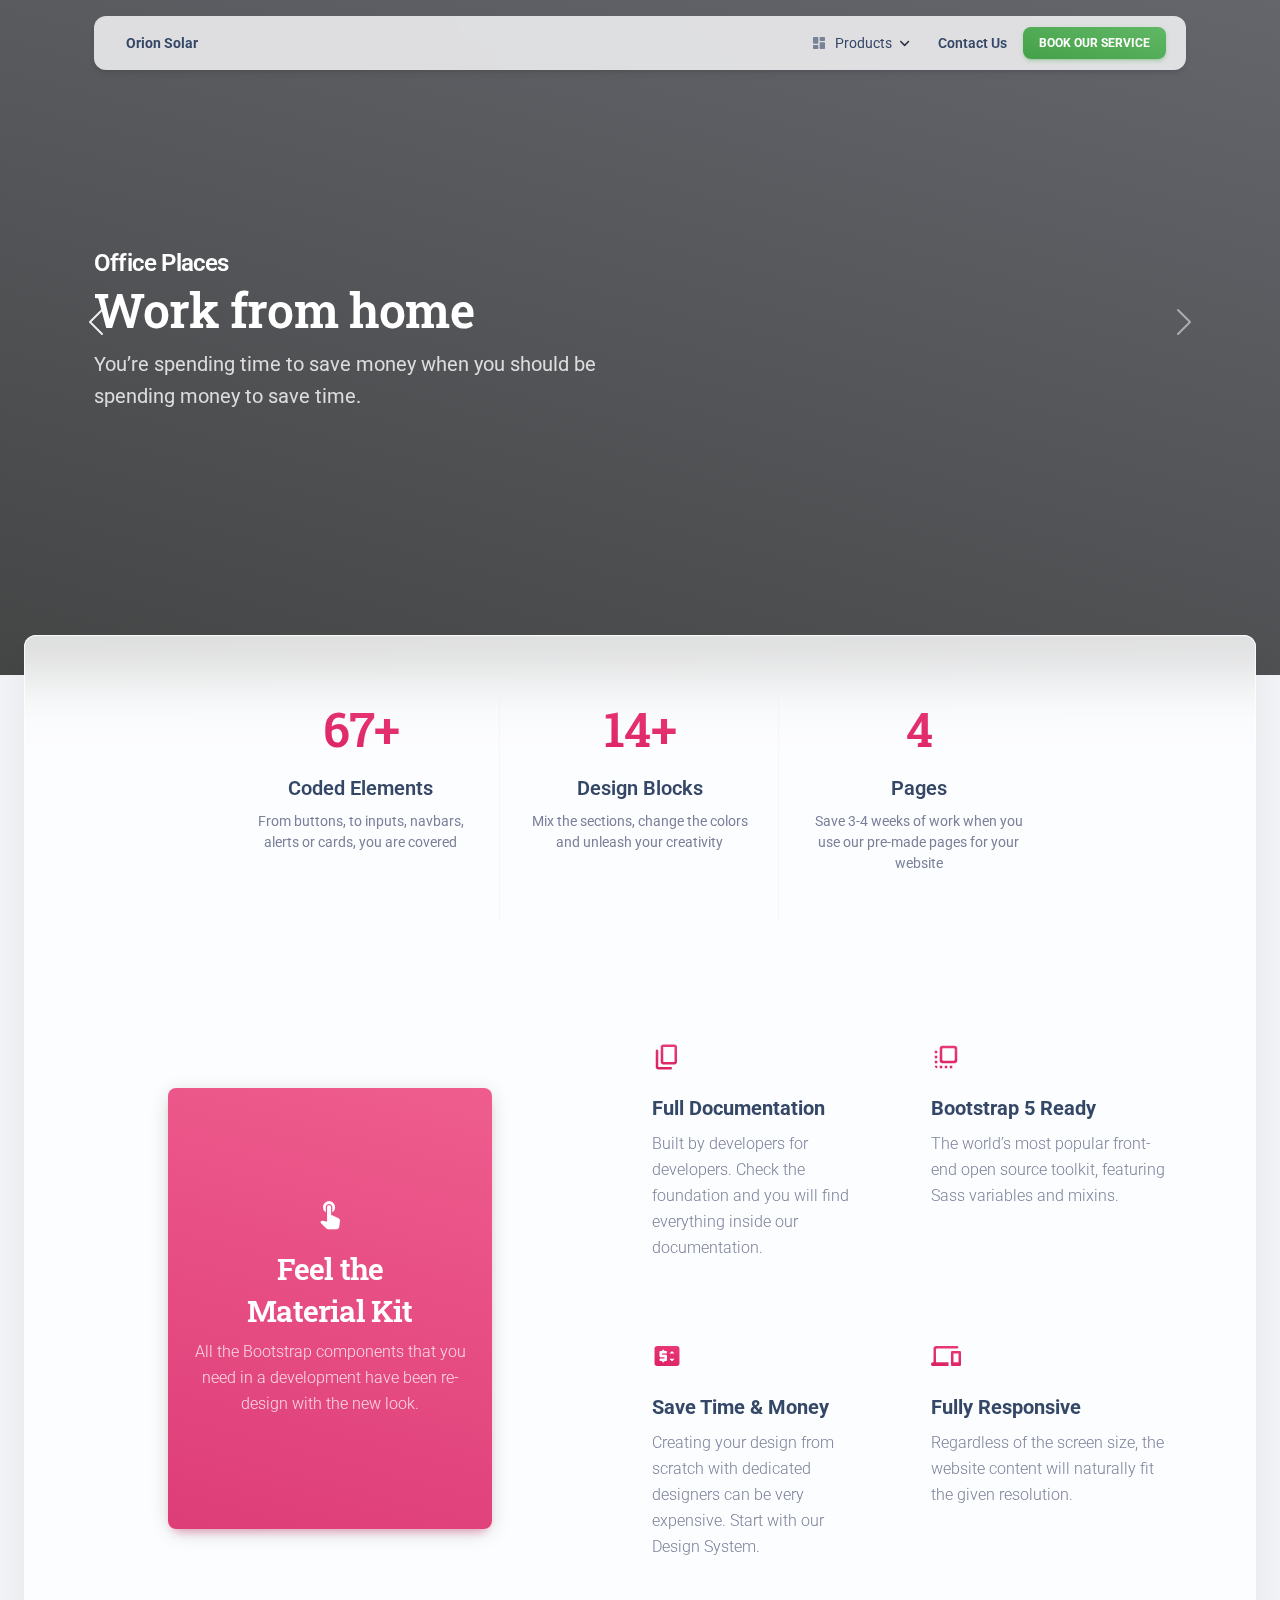
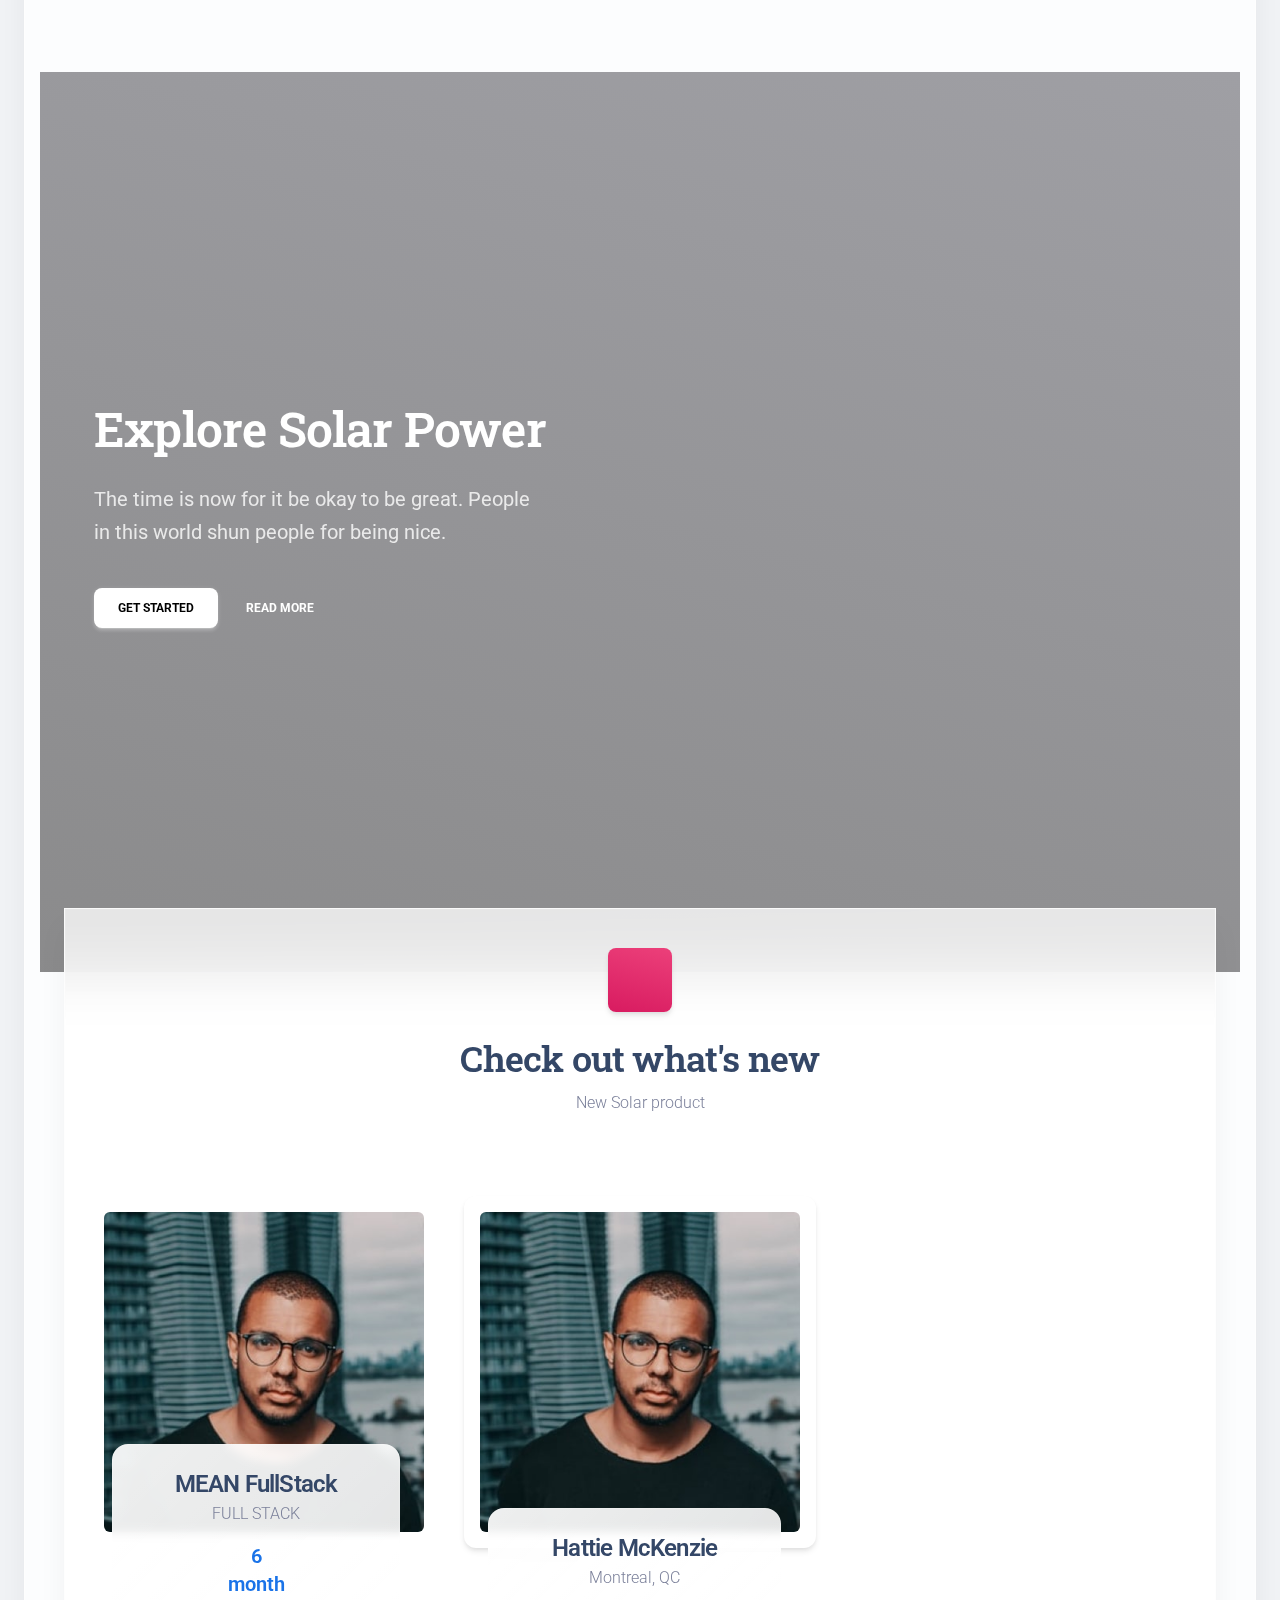
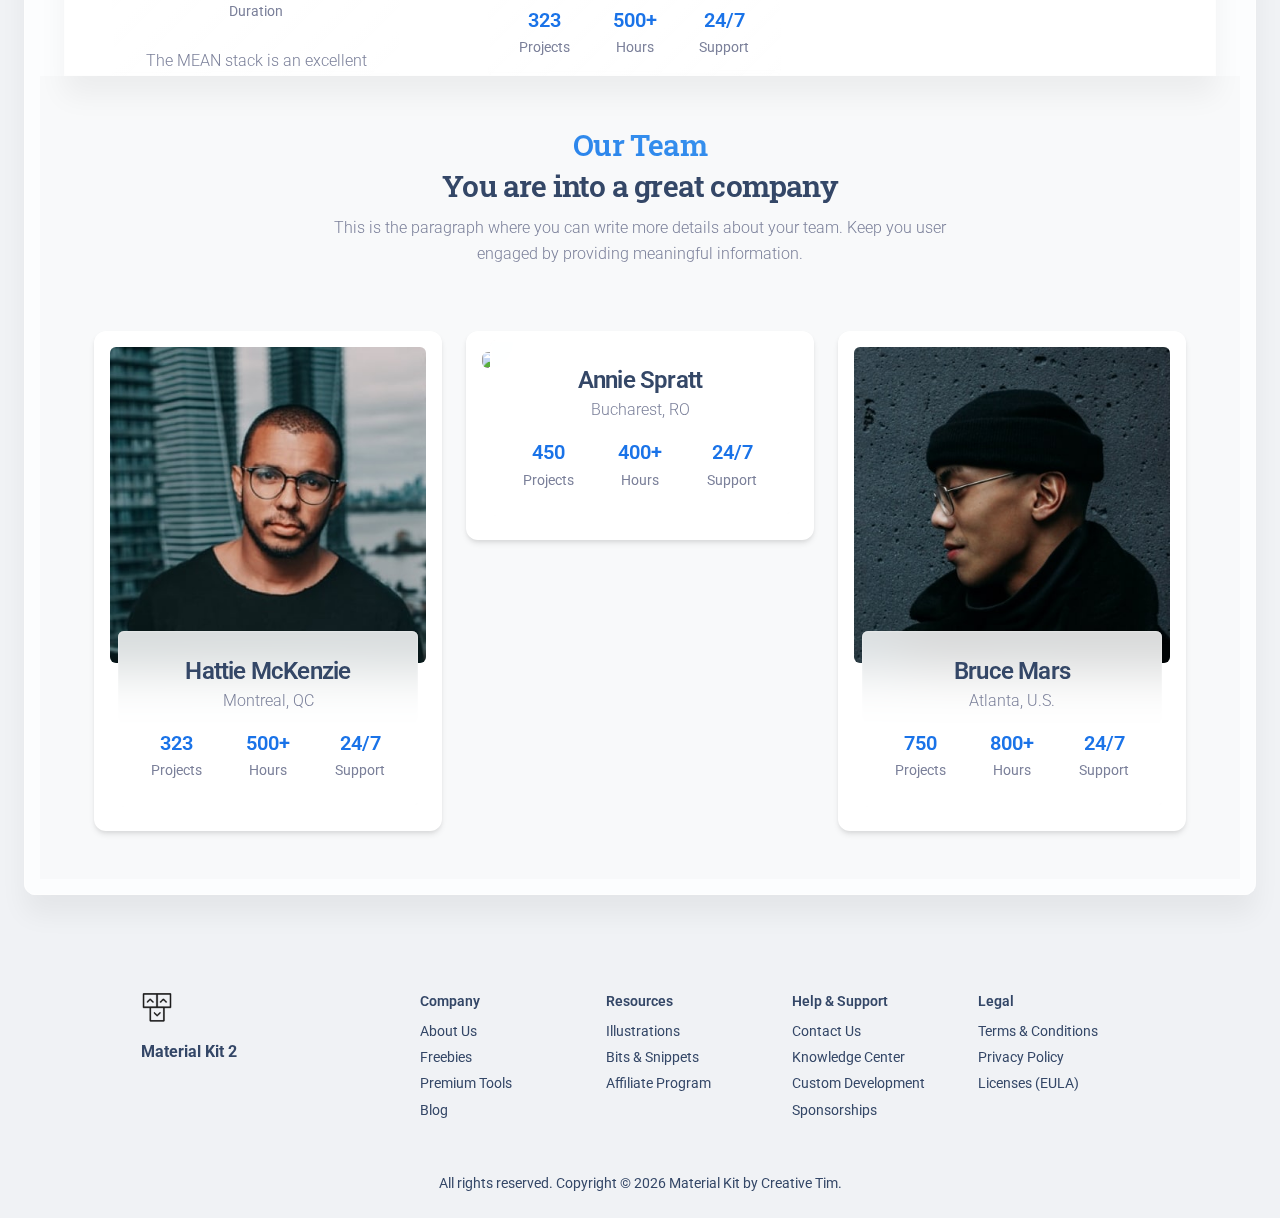
==== commit 3c1a95d9: "pic changed" ====
--- a/index.html
+++ b/index.html
@@ -28,200 +28,218 @@
 
 
 
-<meta charset="utf-8" />
-<meta name="viewport" content="width=device-width, initial-scale=1, shrink-to-fit=no">
-
-<link rel="apple-touch-icon" sizes="76x76" href="./assets/img/apple-icon.png">
-<link rel="icon" type="image/png" href="./assets/img/favicon.png">
-
-<title>
-  
-
-  
-  Orion Solar
-
-  
-</title>
-
-
-
-<!--     Fonts and icons     -->
-<link rel="stylesheet" type="text/css" href="https://fonts.googleapis.com/css?family=Roboto:300,400,500,700,900|Roboto+Slab:400,700" />
-
-<!-- Nucleo Icons -->
-<link href="./assets/css/nucleo-icons.css" rel="stylesheet" />
-<link href="./assets/css/nucleo-svg.css" rel="stylesheet" />
-
-<!-- Font Awesome Icons -->
-<script src="https://kit.fontawesome.com/42d5adcbca.js" crossorigin="anonymous"></script>
-
-<!-- Material Icons -->
-<link href="https://fonts.googleapis.com/icon?family=Material+Icons+Round" rel="stylesheet">
-
-<!-- CSS Files -->
-
-
-
-<link id="pagestyle" href="./assets/css/material-kit.css?v=3.0.2" rel="stylesheet" />
-
-<!-- scss -->
-<link rel="stylesheet" href="./assets/css/cards.css">
+  <meta charset="utf-8" />
+  <meta name="viewport" content="width=device-width, initial-scale=1, shrink-to-fit=no">
+
+  <link rel="apple-touch-icon" sizes="76x76" href="./assets/img/apple-icon.png">
+  <link rel="icon" type="image/png" href="./assets/img/favicon.png">
+
+  <title>
+
+
+
+    Orion Solar
+
+
+  </title>
+
+
+
+  <!--     Fonts and icons     -->
+  <link rel="stylesheet" type="text/css"
+    href="https://fonts.googleapis.com/css?family=Roboto:300,400,500,700,900|Roboto+Slab:400,700" />
+
+  <!-- Nucleo Icons -->
+  <link href="./assets/css/nucleo-icons.css" rel="stylesheet" />
+  <link href="./assets/css/nucleo-svg.css" rel="stylesheet" />
+
+  <!-- Font Awesome Icons -->
+  <script src="https://kit.fontawesome.com/42d5adcbca.js" crossorigin="anonymous"></script>
+
+  <!-- Material Icons -->
+  <link href="https://fonts.googleapis.com/icon?family=Material+Icons+Round" rel="stylesheet">
+
+  <!-- CSS Files -->
+
+
+
+  <link id="pagestyle" href="./assets/css/material-kit.css?v=3.0.2" rel="stylesheet" />
+
+  <!-- scss -->
+  <link rel="stylesheet" href="./assets/css/cards.css">
 
 
 
 </head>
 
 <body class="index-page bg-gray-200">
-  
-  
+
+
   <!-- Navbar -->
-<div class="container position-sticky z-index-sticky top-0"><div class="row"><div class="col-12">
-<nav class="navbar navbar-expand-lg  blur border-radius-xl top-0 z-index-fixed shadow position-absolute my-3 py-2 start-0 end-0 mx-4">
-  <div class="container-fluid px-0">
-    <a class="navbar-brand font-weight-bolder ms-sm-3" href="https://demos.creative-tim.com/material-kit/index" rel="tooltip" title="Designed and Coded by Creative Tim" data-placement="bottom" target="_blank">
-      Orion Solar
-    </a>
-    <button class="navbar-toggler shadow-none ms-2" type="button" data-bs-toggle="collapse" data-bs-target="#navigation" aria-controls="navigation" aria-expanded="false" aria-label="Toggle navigation">
-      <span class="navbar-toggler-icon mt-2">
-        <span class="navbar-toggler-bar bar1"></span>
-        <span class="navbar-toggler-bar bar2"></span>
-        <span class="navbar-toggler-bar bar3"></span>
-      </span>
-    </button>
-    <div class="collapse navbar-collapse pt-3 pb-2 py-lg-0 w-100" id="navigation">
-      <ul class="navbar-nav navbar-nav-hover ms-auto">
-        <li class="nav-item dropdown dropdown-hover mx-2">
-          <a class="nav-link ps-2 d-flex cursor-pointer align-items-center" id="dropdownMenuPages" data-bs-toggle="dropdown" aria-expanded="false">
-            <i class="material-icons opacity-6 me-2 text-md">dashboard</i>
-            Products
-            <img src="./assets/img/down-arrow-dark.svg" alt="down-arrow" class="arrow ms-auto ms-md-2">
-          </a>
-          <div class="dropdown-menu dropdown-menu-animation ms-n3 dropdown-md p-3 border-radius-xl mt-0 mt-lg-3" aria-labelledby="dropdownMenuPages">
-            <div class="d-none d-lg-block">
-  <h6 class="dropdown-header text-dark font-weight-bolder d-flex align-items-center px-1">
-    Solar Products
-  </h6>
-  <a href="./pages/about-us.html" class="dropdown-item border-radius-md">
-    <span>Solar street light</span>
-  </a>
-  <a href="./pages/contact-us.html" class="dropdown-item border-radius-md">
-    <span>Solar square gate light</span>
-  </a>
-  <a href="./pages/author.html" class="dropdown-item border-radius-md">
-    <span>Solar round gate light</span>
-  </a>
-  <a href="./pages/author.html" class="dropdown-item border-radius-md">
-    <span>Solar garden light</span>
-  </a>
-  <a href="./pages/author.html" class="dropdown-item border-radius-md">
-    <span>Solar and AC antique gate light</span>
-  </a>
-  <a href="./pages/author.html" class="dropdown-item border-radius-md">
-    <span>Solar RGB flood tube light</span>
-  </a>
-  <!-- <h6 class="dropdown-header text-dark font-weight-bolder d-flex align-items-center px-1 mt-3">
+  <div class="container position-sticky z-index-sticky top-0">
+    <div class="row">
+      <div class="col-12">
+        <nav
+          class="navbar navbar-expand-lg  blur border-radius-xl top-0 z-index-fixed shadow position-absolute my-3 py-2 start-0 end-0 mx-4">
+          <div class="container-fluid px-0">
+            <a class="navbar-brand font-weight-bolder ms-sm-3" href="https://demos.creative-tim.com/material-kit/index"
+              rel="tooltip" title="Designed and Coded by Creative Tim" data-placement="bottom" target="_blank">
+              Orion Solar
+            </a>
+            <button class="navbar-toggler shadow-none ms-2" type="button" data-bs-toggle="collapse"
+              data-bs-target="#navigation" aria-controls="navigation" aria-expanded="false"
+              aria-label="Toggle navigation">
+              <span class="navbar-toggler-icon mt-2">
+                <span class="navbar-toggler-bar bar1"></span>
+                <span class="navbar-toggler-bar bar2"></span>
+                <span class="navbar-toggler-bar bar3"></span>
+              </span>
+            </button>
+            <div class="collapse navbar-collapse pt-3 pb-2 py-lg-0 w-100" id="navigation">
+              <ul class="navbar-nav navbar-nav-hover ms-auto">
+                <li class="nav-item dropdown dropdown-hover mx-2">
+                  <a class="nav-link ps-2 d-flex cursor-pointer align-items-center" id="dropdownMenuPages"
+                    data-bs-toggle="dropdown" aria-expanded="false">
+                    <i class="material-icons opacity-6 me-2 text-md">dashboard</i>
+                    Products
+                    <img src="./assets/img/down-arrow-dark.svg" alt="down-arrow" class="arrow ms-auto ms-md-2">
+                  </a>
+                  <div class="dropdown-menu dropdown-menu-animation ms-n3 dropdown-md p-3 border-radius-xl mt-0 mt-lg-3"
+                    aria-labelledby="dropdownMenuPages">
+                    <div class="d-none d-lg-block">
+                      <h6 class="dropdown-header text-dark font-weight-bolder d-flex align-items-center px-1">
+                        Solar Products
+                      </h6>
+                      <a href="./pages/about-us.html" class="dropdown-item border-radius-md">
+                        <span>Solar street light</span>
+                      </a>
+                      <a href="./pages/contact-us.html" class="dropdown-item border-radius-md">
+                        <span>Solar square gate light</span>
+                      </a>
+                      <a href="./pages/author.html" class="dropdown-item border-radius-md">
+                        <span>Solar round gate light</span>
+                      </a>
+                      <a href="./pages/author.html" class="dropdown-item border-radius-md">
+                        <span>Solar garden light</span>
+                      </a>
+                      <a href="./pages/author.html" class="dropdown-item border-radius-md">
+                        <span>Solar and AC antique gate light</span>
+                      </a>
+                      <a href="./pages/author.html" class="dropdown-item border-radius-md">
+                        <span>Solar RGB flood tube light</span>
+                      </a>
+                      <!-- <h6 class="dropdown-header text-dark font-weight-bolder d-flex align-items-center px-1 mt-3">
     Account
   </h6>
   <a href="./pages/sign-in.html" class="dropdown-item border-radius-md">
     <span>Sign In</span>
   </a> -->
-</div>
-
-<div class="d-lg-none">
-  <h6 class="dropdown-header text-dark font-weight-bolder d-flex align-items-center px-1">
-    Solar Products
-  </h6>
-  <a href="./pages/about-us.html" class="dropdown-item border-radius-md">
-    <span>Solar street light</span>
-  </a>
-  <a href="./pages/contact-us.html" class="dropdown-item border-radius-md">
-    <span>Solar square gate light</span>
-  </a>
-  <a href="./pages/author.html" class="dropdown-item border-radius-md">
-    <span>Solar round gate light</span>
-  </a>
-  <a href="./pages/author.html" class="dropdown-item border-radius-md">
-    <span>Solar garden light</span>
-  </a>
-  <a href="./pages/author.html" class="dropdown-item border-radius-md">
-    <span>Solar and AC antique gate light</span>
-  </a>
-  <a href="./pages/author.html" class="dropdown-item border-radius-md">
-    <span>Solar RGB flood tube light</span>
-  </a>
-
-</div>
-
-          </div>
-        </li>
-
-        
-          <ul class="dropdown-menu dropdown-menu-end dropdown-menu-animation dropdown-md dropdown-md-responsive p-3 border-radius-lg mt-0 mt-lg-3" aria-labelledby="dropdownMenuBlocks">
-            <div class="d-none d-lg-block">
- 
-
-  
-
-  
-
-  
-
-  
-</div>
-
-
-
-          </ul>
-        </li>
-
-        
-          <ul class="dropdown-menu dropdown-menu-end dropdown-menu-animation dropdown-md dropdown-md-responsive mt-0 mt-lg-3 p-3 border-radius-lg" aria-labelledby="dropdownMenuDocs">
-            <div class="d-none d-lg-block">
-  
-</div>
-
-
-
-          </ul>
-        </li>
-        <li class="nav-item ms-lg-auto">
-          <a class="nav-link nav-link-icon me-2" href="https://github.com/creativetimofficial/material-kit" target="_blank">
-            <i class="fa fa-whatsapp me-1"></i>
-            <p class="d-inline text-sm z-index-1 font-weight-bold" data-bs-toggle="tooltip" data-bs-placement="bottom" title="24*7 Support">Contact Us</p>
-          </a>
-        </li>
-        <li class="nav-item my-auto ms-3 ms-lg-0">
-          
-          <a href="https://www.creative-tim.com/product/material-kit-pro" class="btn btn-sm  bg-gradient-success  mb-0 me-1 mt-2 mt-md-0">Book our service</a>
-          
-        </li>
-      </ul>
+                    </div>
+
+                    <div class="d-lg-none">
+                      <h6 class="dropdown-header text-dark font-weight-bolder d-flex align-items-center px-1">
+                        Solar Products
+                      </h6>
+                      <a href="./pages/about-us.html" class="dropdown-item border-radius-md">
+                        <span>Solar street light</span>
+                      </a>
+                      <a href="./pages/contact-us.html" class="dropdown-item border-radius-md">
+                        <span>Solar square gate light</span>
+                      </a>
+                      <a href="./pages/author.html" class="dropdown-item border-radius-md">
+                        <span>Solar round gate light</span>
+                      </a>
+                      <a href="./pages/author.html" class="dropdown-item border-radius-md">
+                        <span>Solar garden light</span>
+                      </a>
+                      <a href="./pages/author.html" class="dropdown-item border-radius-md">
+                        <span>Solar and AC antique gate light</span>
+                      </a>
+                      <a href="./pages/author.html" class="dropdown-item border-radius-md">
+                        <span>Solar RGB flood tube light</span>
+                      </a>
+
+                    </div>
+
+                  </div>
+                </li>
+
+
+                <ul
+                  class="dropdown-menu dropdown-menu-end dropdown-menu-animation dropdown-md dropdown-md-responsive p-3 border-radius-lg mt-0 mt-lg-3"
+                  aria-labelledby="dropdownMenuBlocks">
+                  <div class="d-none d-lg-block">
+
+
+
+
+
+
+
+
+
+                  </div>
+
+
+
+                </ul>
+                </li>
+
+
+                <ul
+                  class="dropdown-menu dropdown-menu-end dropdown-menu-animation dropdown-md dropdown-md-responsive mt-0 mt-lg-3 p-3 border-radius-lg"
+                  aria-labelledby="dropdownMenuDocs">
+                  <div class="d-none d-lg-block">
+
+                  </div>
+
+
+
+                </ul>
+                </li>
+                <li class="nav-item ms-lg-auto">
+                  <a class="nav-link nav-link-icon me-2" href="https://github.com/creativetimofficial/material-kit"
+                    target="_blank">
+                    <i class="fa fa-whatsapp me-1"></i>
+                    <p class="d-inline text-sm z-index-1 font-weight-bold" data-bs-toggle="tooltip"
+                      data-bs-placement="bottom" title="24*7 Support">Contact Us</p>
+                  </a>
+                </li>
+                <li class="nav-item my-auto ms-3 ms-lg-0">
+
+                  <a href="https://www.creative-tim.com/product/material-kit-pro"
+                    class="btn btn-sm  bg-gradient-success  mb-0 me-1 mt-2 mt-md-0">Book our service</a>
+
+                </li>
+              </ul>
+            </div>
+          </div>
+        </nav>
+        <!-- End Navbar -->
+      </div>
     </div>
   </div>
-</nav>
-<!-- End Navbar -->
-</div></div></div>
-
-  
-
-  
-
-    
-
-
-
-
-
-
-
-
-
-
-
-
-
-
-<!-- <header class="header-2">
+
+
+
+
+
+
+
+
+
+
+
+
+
+
+
+
+
+
+
+
+  <!-- <header class="header-2">
   <div class="page-header min-vh-75 relative" style="background-image: url('./assets/img/bg2.jpg')">
     <span class="mask bg-gradient-primary opacity-4"></span>
     <div class="container">
@@ -234,290 +252,286 @@
     </div>
   </div>
 </header> -->
-<div id="carouselExampleControls" class="carousel slide" data-bs-ride="carousel">
-  <div class="carousel-inner mb-4">
-    <div class="carousel-item">
-      <div class="page-header min-vh-75  " style="background-image: url('https://galaxysolarenergy.com/wp-content/uploads/2020/02/Grid-Connected-Solar-PV-Sustem-768x512.jpg');">
-        <span class="mask bg-gradient-dark"></span>
+  <div id="carouselExampleControls" class="carousel slide" data-bs-ride="carousel">
+    <div class="carousel-inner mb-4">
+      <div class="carousel-item">
+        <div class="page-header min-vh-75  "
+          style="background-image: url('https://galaxysolarenergy.com/wp-content/uploads/2020/02/Grid-Connected-Solar-PV-Sustem-768x512.jpg');">
+          <span class="mask bg-gradient-dark"></span>
+          <div class="container">
+            <div class="row">
+              <div class="col-lg-6 my-auto">
+                <h4 class="text-white mb-0 fadeIn1 fadeInBottom">Pricing Plans</h4>
+                <h1 class="text-white fadeIn2 fadeInBottom">Work with the rockets</h1>
+                <p class="lead text-white opacity-8 fadeIn3 fadeInBottom">Wealth creation is an evolutionarily recent
+                  positive-sum game. Status is an old zero-sum game. Those attacking wealth creation are often just
+                  seeking status.</p>
+              </div>
+            </div>
+          </div>
+        </div>
+      </div>
+      <div class="carousel-item">
+        <div class="page-header min-vh-75"
+          style="background-image: url('https://demos.creative-tim.com/test/material-dashboard-pro/assets/img/products/product-1-min.jpg');">
+          <span class="mask bg-gradient-dark"></span>
+          <div class="container">
+            <div class="row">
+              <div class="col-lg-6 my-auto">
+                <h4 class="text-white mb-0 fadeIn1 fadeInBottom">Our Team</h4>
+                <h1 class="text-white fadeIn2 fadeInBottom">Work with the best</h1>
+                <p class="lead text-white opacity-8 fadeIn3 fadeInBottom">Free people make free choices. Free choices
+                  mean you get unequal outcomes. You can have freedom, or you can have equal outcomes. You can’t have
+                  both.</p>
+              </div>
+            </div>
+          </div>
+        </div>
+      </div>
+      <div class="carousel-item active">
+        <div class="page-header min-vh-75  "
+          style="background-image: url('https://demos.creative-tim.com/test/material-dashboard-pro/assets/img/products/product-2-min.jpg');">
+          <span class="mask bg-gradient-dark"></span>
+          <div class="container">
+            <div class="row">
+              <div class="col-lg-6 my-auto">
+                <h4 class="text-white mb-0 fadeIn1 fadeInBottom">Office Places</h4>
+                <h1 class="text-white fadeIn2 fadeInBottom">Work from home</h1>
+                <p class="lead text-white opacity-8 fadeIn3 fadeInBottom">You’re spending time to save money when you
+                  should be spending money to save time.</p>
+              </div>
+            </div>
+          </div>
+        </div>
+      </div>
+    </div>
+    <div class="min-vh-75 position-absolute w-100 top-0">
+      <a class="carousel-control-prev" href="#carouselExampleControls" role="button" data-bs-slide="prev">
+        <span class="carousel-control-prev-icon position-absolute bottom-50" aria-hidden="true"></span>
+        <span class="visually-hidden">Previous</span>
+      </a>
+      <a class="carousel-control-next" href="#carouselExampleControls" role="button" data-bs-slide="next">
+        <span class="carousel-control-next-icon position-absolute bottom-50" aria-hidden="true"></span>
+        <span class="visually-hidden">Next</span>
+      </a>
+    </div>
+  </div>
+
+
+  <div class="card card-body blur shadow-blur mx-3 mx-md-4 mt-n6">
+
+    <section class="pt-3 pb-4" id="count-stats">
+      <div class="container">
+        <div class="row">
+          <div class="col-lg-9 mx-auto py-3">
+            <div class="row">
+              <div class="col-md-4 position-relative">
+                <div class="p-3 text-center">
+                  <h1 class="text-gradient text-primary"><span id="state1" countTo="70">0</span>+</h1>
+                  <h5 class="mt-3">Coded Elements</h5>
+                  <p class="text-sm font-weight-normal">From buttons, to inputs, navbars, alerts or cards, you are
+                    covered</p>
+                </div>
+                <hr class="vertical dark">
+              </div>
+              <div class="col-md-4 position-relative">
+                <div class="p-3 text-center">
+                  <h1 class="text-gradient text-primary"> <span id="state2" countTo="15">0</span>+</h1>
+                  <h5 class="mt-3">Design Blocks</h5>
+                  <p class="text-sm font-weight-normal">Mix the sections, change the colors and unleash your creativity
+                  </p>
+                </div>
+                <hr class="vertical dark">
+              </div>
+              <div class="col-md-4">
+                <div class="p-3 text-center">
+                  <h1 class="text-gradient text-primary" id="state3" countTo="4">0</h1>
+                  <h5 class="mt-3">Pages</h5>
+                  <p class="text-sm font-weight-normal">Save 3-4 weeks of work when you use our pre-made pages for your
+                    website</p>
+                </div>
+              </div>
+            </div>
+          </div>
+        </div>
+      </div>
+    </section>
+
+
+    <section class="my-5 py-5">
+      <div class="container">
+        <div class="row align-items-center">
+          <div class="col-lg-4 ms-auto me-auto p-lg-4 mt-lg-0 mt-4">
+            <div class="rotating-card-container">
+              <div class="card card-rotate card-background card-background-mask-primary shadow-primary mt-md-0 mt-5">
+                <div class="front front-background"
+                  style="background-image: url(https://m.media-amazon.com/images/I/41Y9bTQHcWS.jpghttps://m.media-amazon.com/images/I/41Y9bTQHcWS.jpg); background-size: cover;">
+                  <div class="card-body py-7 text-center">
+                    <i class="material-icons text-white text-4xl my-3">touch_app</i>
+                    <h3 class="text-white">Feel the <br /> Material Kit</h3>
+                    <p class="text-white opacity-8">All the Bootstrap components that you need in a development have
+                      been re-design with the new look.</p>
+                  </div>
+                </div>
+                <div class="back back-background"
+                  style="background-image: url(https://www.pinankenergy.com/wp-content/uploads/2021/05/On_grid_1024x1024.jpg); background-size: cover;">
+                  <div class="card-body pt-7 text-center">
+                    <h3 class="text-white">Discover More</h3>
+                    <p class="text-white opacity-8"> You will save a lot of time going from prototyping to
+                      full-functional code because all elements are implemented.</p>
+                    <a href=".//sections/page-sections/hero-sections.html" target="_blank"
+                      class="btn btn-white btn-sm w-50 mx-auto mt-3">Start with Headers</a>
+                  </div>
+                </div>
+              </div>
+            </div>
+          </div>
+          <div class="col-lg-6 ms-auto">
+            <div class="row justify-content-start">
+              <div class="col-md-6">
+                <div class="info">
+                  <i class="material-icons text-gradient text-primary text-3xl">content_copy</i>
+                  <h5 class="font-weight-bolder mt-3">Full Documentation</h5>
+                  <p class="pe-5">Built by developers for developers. Check the foundation and you will find everything
+                    inside our documentation.</p>
+                </div>
+              </div>
+              <div class="col-md-6">
+                <div class="info">
+                  <i class="material-icons text-gradient text-primary text-3xl">flip_to_front</i>
+                  <h5 class="font-weight-bolder mt-3">Bootstrap 5 Ready</h5>
+                  <p class="pe-3">The world’s most popular front-end open source toolkit, featuring Sass variables and
+                    mixins.</p>
+                </div>
+              </div>
+            </div>
+            <div class="row justify-content-start mt-5">
+              <div class="col-md-6 mt-3">
+                <i class="material-icons text-gradient text-primary text-3xl">price_change</i>
+                <h5 class="font-weight-bolder mt-3">Save Time & Money</h5>
+                <p class="pe-5">Creating your design from scratch with dedicated designers can be very expensive. Start
+                  with our Design System.</p>
+              </div>
+              <div class="col-md-6 mt-3">
+                <div class="info">
+                  <i class="material-icons text-gradient text-primary text-3xl">devices</i>
+                  <h5 class="font-weight-bolder mt-3">Fully Responsive</h5>
+                  <p class="pe-3">Regardless of the screen size, the website content will naturally fit the given
+                    resolution.</p>
+                </div>
+              </div>
+            </div>
+          </div>
+        </div>
+      </div>
+    </section>
+
+
+
+    <!-- -------- START HEADER 1 w/ text and image on right ------- -->
+    <header>
+      <div class="page-header min-vh-100"
+        style="background-image: url(&#39;https://images.unsplash.com/photo-1520769945061-0a448c463865?ixid=MnwxMjA3fDB8MHxwaG90by1wYWdlfHx8fGVufDB8fHx8&ixlib=rb-1.2.1&auto=format&fit=crop&w=1950&q=80&#39;);"
+        loading="lazy">
+        <span class="mask bg-gradient-dark opacity-5"></span>
         <div class="container">
           <div class="row">
-            <div class="col-lg-6 my-auto">
-              <h4 class="text-white mb-0 fadeIn1 fadeInBottom">Pricing Plans</h4>
-              <h1 class="text-white fadeIn2 fadeInBottom">Work with the rockets</h1>
-              <p class="lead text-white opacity-8 fadeIn3 fadeInBottom">Wealth creation is an evolutionarily recent positive-sum game. Status is an old zero-sum game. Those attacking wealth creation are often just seeking status.</p>
+            <div class="col-lg-6 col-md-7 d-flex justify-content-center flex-column">
+              <h1 class="text-white mb-4">Explore Solar Power</h1>
+              <p class="text-white opacity-8 lead pe-5 me-5">The time is now for it be okay to be great. People in this
+                world shun people for being nice. </p>
+              <div class="buttons">
+                <button type="button" class="btn btn-white mt-4">Get Started</button>
+                <button type="button" class="btn text-white shadow-none mt-4">Read more</button>
+              </div>
             </div>
           </div>
         </div>
       </div>
-    </div>
-     <div class="carousel-item">
-      <div class="page-header min-vh-75" style="background-image: url('https://demos.creative-tim.com/test/material-dashboard-pro/assets/img/products/product-1-min.jpg');">
-        <span class="mask bg-gradient-dark"></span>
-        <div class="container">
-          <div class="row">
-            <div class="col-lg-6 my-auto">
-              <h4 class="text-white mb-0 fadeIn1 fadeInBottom">Our Team</h4>
-              <h1 class="text-white fadeIn2 fadeInBottom">Work with the best</h1>
-              <p class="lead text-white opacity-8 fadeIn3 fadeInBottom">Free people make free choices. Free choices mean you get unequal outcomes. You can have freedom, or you can have equal outcomes. You can’t have both.</p>
-            </div>
-          </div>
-        </div>
-      </div>
-    </div>
-    <div class="carousel-item active">
-      <div class="page-header min-vh-75  " style="background-image: url('https://demos.creative-tim.com/test/material-dashboard-pro/assets/img/products/product-2-min.jpg');">
-        <span class="mask bg-gradient-dark"></span>
-        <div class="container">
-          <div class="row">
-            <div class="col-lg-6 my-auto">
-              <h4 class="text-white mb-0 fadeIn1 fadeInBottom">Office Places</h4>
-              <h1 class="text-white fadeIn2 fadeInBottom">Work from home</h1>
-              <p class="lead text-white opacity-8 fadeIn3 fadeInBottom">You’re spending time to save money when you should be spending money to save time.</p>
-            </div>
-          </div>
-        </div>
-      </div>
-    </div>
-  </div>
-  <div class="min-vh-75 position-absolute w-100 top-0">
-    <a class="carousel-control-prev" href="#carouselExampleControls" role="button" data-bs-slide="prev">
-      <span class="carousel-control-prev-icon position-absolute bottom-50" aria-hidden="true"></span>
-      <span class="visually-hidden">Previous</span>
-    </a>
-    <a class="carousel-control-next" href="#carouselExampleControls" role="button" data-bs-slide="next">
-      <span class="carousel-control-next-icon position-absolute bottom-50" aria-hidden="true"></span>
-      <span class="visually-hidden">Next</span>
-    </a>
-  </div>
-</div>
-
-
-<div class="card card-body blur shadow-blur mx-3 mx-md-4 mt-n6">
-
-<section class="pt-3 pb-4" id="count-stats">
-  <div class="container">
-    <div class="row">
-      <div class="col-lg-9 mx-auto py-3">
-        <div class="row">
-          <div class="col-md-4 position-relative">
-            <div class="p-3 text-center">
-              <h1 class="text-gradient text-primary"><span id="state1" countTo="70">0</span>+</h1>
-              <h5 class="mt-3">Coded Elements</h5>
-              <p class="text-sm font-weight-normal">From buttons, to inputs, navbars, alerts or cards, you are covered</p>
-            </div>
-            <hr class="vertical dark">
-          </div>
-          <div class="col-md-4 position-relative">
-            <div class="p-3 text-center">
-              <h1 class="text-gradient text-primary"> <span id="state2" countTo="15">0</span>+</h1>
-              <h5 class="mt-3">Design Blocks</h5>
-              <p class="text-sm font-weight-normal">Mix the sections, change the colors and unleash your creativity</p>
-            </div>
-            <hr class="vertical dark">
-          </div>
-          <div class="col-md-4">
-            <div class="p-3 text-center">
-              <h1 class="text-gradient text-primary" id="state3" countTo="4">0</h1>
-              <h5 class="mt-3">Pages</h5>
-              <p class="text-sm font-weight-normal">Save 3-4 weeks of work when you use our pre-made pages for your website</p>
-            </div>
-          </div>
-        </div>
-      </div>
-    </div>
-  </div>
-</section>
-
-
-<section class="my-5 py-5">
-  <div class="container">
-    <div class="row align-items-center">
-      <div class="col-lg-4 ms-auto me-auto p-lg-4 mt-lg-0 mt-4">
-        <div class="rotating-card-container">
-          <div class="card card-rotate card-background card-background-mask-primary shadow-primary mt-md-0 mt-5">
-            <div class="front front-background" style="background-image: url(https://m.media-amazon.com/images/I/41Y9bTQHcWS.jpghttps://m.media-amazon.com/images/I/41Y9bTQHcWS.jpg); background-size: cover;">
-              <div class="card-body py-7 text-center">
-                <i class="material-icons text-white text-4xl my-3">touch_app</i>
-                <h3 class="text-white">Feel the <br /> Material Kit</h3>
-                <p class="text-white opacity-8">All the Bootstrap components that you need in a development have been re-design with the new look.</p>
-              </div>
-            </div>
-            <div class="back back-background" style="background-image: url(https://www.pinankenergy.com/wp-content/uploads/2021/05/On_grid_1024x1024.jpg); background-size: cover;">
-              <div class="card-body pt-7 text-center">
-                <h3 class="text-white">Discover More</h3>
-                <p class="text-white opacity-8"> You will save a lot of time going from prototyping to full-functional code because all elements are implemented.</p>
-                <a href=".//sections/page-sections/hero-sections.html" target="_blank" class="btn btn-white btn-sm w-50 mx-auto mt-3">Start with Headers</a>
-              </div>
-            </div>
-          </div>
-        </div>
-      </div>
-      <div class="col-lg-6 ms-auto">
-        <div class="row justify-content-start">
-          <div class="col-md-6">
-            <div class="info">
-              <i class="material-icons text-gradient text-primary text-3xl">content_copy</i>
-              <h5 class="font-weight-bolder mt-3">Full Documentation</h5>
-              <p class="pe-5">Built by developers for developers. Check the foundation and you will find everything inside our documentation.</p>
-            </div>
-          </div>
-          <div class="col-md-6">
-            <div class="info">
-              <i class="material-icons text-gradient text-primary text-3xl">flip_to_front</i>
-              <h5 class="font-weight-bolder mt-3">Bootstrap 5 Ready</h5>
-              <p class="pe-3">The world’s most popular front-end open source toolkit, featuring Sass variables and mixins.</p>
-            </div>
-          </div>
-        </div>
-        <div class="row justify-content-start mt-5">
-          <div class="col-md-6 mt-3">
-            <i class="material-icons text-gradient text-primary text-3xl">price_change</i>
-            <h5 class="font-weight-bolder mt-3">Save Time & Money</h5>
-            <p class="pe-5">Creating your design from scratch with dedicated designers can be very expensive. Start with our Design System.</p>
-          </div>
-          <div class="col-md-6 mt-3">
-            <div class="info">
-              <i class="material-icons text-gradient text-primary text-3xl">devices</i>
-              <h5 class="font-weight-bolder mt-3">Fully Responsive</h5>
-              <p class="pe-3">Regardless of the screen size, the website content will naturally fit the given resolution.</p>
-            </div>
-          </div>
-        </div>
-      </div>
-    </div>
-  </div>
-</section>
-
-
-
-  <!-- -------- START HEADER 1 w/ text and image on right ------- -->
-  <header>
-    <div class="page-header min-vh-100" style="background-image: url(&#39;https://images.unsplash.com/photo-1520769945061-0a448c463865?ixid=MnwxMjA3fDB8MHxwaG90by1wYWdlfHx8fGVufDB8fHx8&ixlib=rb-1.2.1&auto=format&fit=crop&w=1950&q=80&#39;);" loading="lazy">
-      <span class="mask bg-gradient-dark opacity-5"></span>
-      <div class="container">
-        <div class="row">
-          <div class="col-lg-6 col-md-7 d-flex justify-content-center flex-column">
-            <h1 class="text-white mb-4">Explore Solar Power</h1>
-            <p class="text-white opacity-8 lead pe-5 me-5">The time is now for it be okay to be great. People in this world shun people for being nice. </p>
-            <div class="buttons">
-              <button type="button" class="btn btn-white mt-4">Get Started</button>
-              <button type="button" class="btn text-white shadow-none mt-4">Read more</button>
-            </div>
-          </div>
-        </div>
-      </div>
-    </div>
-  </header>
-  <!-- -------- END HEADER 1 w/ text and image on right ------- -->
-  
-  <body class="bg-gray-300">
-    
-    <!-- -------- END HEADER 11 w/ carousel ------- -->
-    <!-- header ends  -->
-  
-    <div
-      class="card-body blur shadow-blur mx-3 mx-md-4 mt-n6 bg-gray-300"
-      style="overflow-y: hidden"
-    >
-     
+    </header>
+    <!-- -------- END HEADER 1 w/ text and image on right ------- -->
+
+    <body class="bg-gray-300">
+
+      <!-- -------- END HEADER 11 w/ carousel ------- -->
+      <!-- header ends  -->
+
+      <div class="card-body blur shadow-blur mx-3 mx-md-4 mt-n6 bg-gray-300" style="overflow-y: hidden">
+
         <div class="container card__img" style="overflow: hidden">
           <!-- <div class="section-title">
             <h3 class="text-center mb-5">Our Courses</h3>
           </div> -->
           <div class="col-lg-6 mx-auto">
             <div class="p-3 text-center mb-5">
-              <div
-                class="icon icon-shape icon-lg bg-gradient-primary shadow mx-auto"
-              >
+              <div class="icon icon-shape icon-lg bg-gradient-primary shadow mx-auto">
                 <i class="fas fa-user"></i>
               </div>
               <h2 class="mt-3">Check out what&#39;s new</h2>
               <p>
-                We get insulted by others, lose trust for those others. We get
-                back freezes every winter
+               New Solar product
               </p>
             </div>
           </div>
-  
+
           <!-- owl carousel starts from here -->
-  
-      
-  
-                
-               
-               
-            
+
+
+
+
+
+
+
         </div>
         <div class="row">
-        <div _ngcontent-dhw-c45="" class=" col-lg-4 col-md-4 col-sm-12 ng-star-inserted" style="">
-          <div _ngcontent-dhw-c45="" class="cards card-profile mb-2 bg-gray-150">
-            <a _ngcontent-dhw-c45="" href="javascript:;"><div _ngcontent-dhw-c45="" class="p-3">
-              <img _ngcontent-dhw-c45="" class="w-100 border-radius-md mb-7" src="../../assets/img/ivana-square.jpg">
-            </div></a><div _ngcontent-dhw-c45="" class="card__text card-body blur justify-content-center text-center mt-n5 mx-4 mb-0 border-radius-md">
-              <h4 _ngcontent-dhw-c45="" class="mb-0">MEAN FullStack</h4>
-              <p _ngcontent-dhw-c45="">FULL STACK</p><div _ngcontent-dhw-c45="" class="row justify-content-center text-center">
-                <div _ngcontent-dhw-c45="" class="col-lg-4 col-md-4 col-sm-12">
-                  <h5 _ngcontent-dhw-c45="" class="text-info mb-0">6 month</h5>
-                  <small _ngcontent-dhw-c45="">Duration</small></div></div>
-                  <p _ngcontent-dhw-c45="" class="card-description mt-4 mb-2" style="height: 100px; overflow-y: scroll;">
-                    The MEAN stack is an excellent choice for web developers who wish to develop 
-                    high-quality web applications using JavaScript. The core technologies define 
-                    the MEAN stack ; MongoDB, Express.js, Angular, and Node.js ; all are based on
-                     one language, Javascript.</p><div _ngcontent-dhw-c45="" class="row justify-content-center">
-                       <div _ngcontent-dhw-c45="" class="col-lg-12 col-sm-12 col-md-12"><a _ngcontent-dhw-c45="">
-                         <td _ngcontent-dhw-c45="" class="align-center text-center text-sm p-1"><!---->
-                          <p _ngcontent-dhw-c45="" id="reg" class="btn btn-success ng-star-inserted">Open</p>
-                          <!----><!----></td><button _ngcontent-dhw-c45="" type="button" class="btn btn-info btn" tabindex="0">
-                             Know more </button></a></div></div></div></div></div>
-                             <div class="col-lg-4 col-md-6">
-                              <div class="card card card-profile">
-                                <a href="javascript:;">
-                                  <div class="p-3">
-                                    <img class="w-100 border-radius-md" src="../../assets/img/ivana-square.jpg">
-                                  </div>
-                                </a>
-                                <div class=" card-body blur justify-content-center text-center mt-n5 mx-4 mb-4 border-radius-md">
-                                  <h4 class="mb-0">Hattie McKenzie</h4>
-                                  <p>Montreal, QC</p>
-                                  <div class="row justify-content-center text-center">
-                                    <div class="col-lg-4 col-4">
-                                      <h5 class="text-info mb-0">323</h5>
-                                      <small>Projects</small>
-                                    </div>
-                                    <div class="col-lg-4 col-4">
-                                      <h5 class="text-info mb-0">500+</h5>
-                                      <small>Hours</small>
-                                    </div>
-                                    <div class="col-lg-4 col-4">
-                                      <h5 class="text-info mb-0">24/7</h5>
-                                      <small>Support</small>
-                                    </div>
-                                  </div>
-                                </div>
-                              </div>
-                            </div>
-                            </div>
-        <!-- vision end here  -->
-     
-    </div>
-    <section class="py-5 bg-gray-100">
-      <div class="container">
-        <div class="row">
-          <div class="col-md-7 mx-auto text-center mb-5">
-            <h3 class="text-gradient text-info mb-0">Our Team</h3>
-            <h3>You are into a great company</h3>
-            <p>This is the paragraph where you can write more details about your team. Keep you user engaged by providing meaningful information.</p>
-          </div>
-        </div>
-        <div class="row">
+          <div _ngcontent-dhw-c45="" class=" col-lg-4 col-md-4 col-sm-12 " style="">
+            <div _ngcontent-dhw-c45="" class="cards  card-profile mb-2 bg-gray-150">
+              <a _ngcontent-dhw-c45="" href="javascript:;">
+                <div _ngcontent-dhw-c45="" class="p-3">
+                  <img _ngcontent-dhw-c45="" class="w-100 border-radius-md mb-7"
+                    src="/assets/img/ivana-square.jpg">
+                </div>
+              </a>
+              <div 
+                class="card__text col-lg-3 col-md-3  card-body blur justify-content-center text-center mt-n5 mx-4 mb-0 border-radius-md">
+                <h4 _ngcontent-dhw-c45="" class="mb-0">MEAN FullStack</h4>
+                <p _ngcontent-dhw-c45="">FULL STACK</p>
+                <div _ngcontent-dhw-c45="" class="row justify-content-center text-center">
+                  <div _ngcontent-dhw-c45="" class="col-lg-4 col-md-4 col-sm-12">
+                    <h5 _ngcontent-dhw-c45="" class="text-info mb-0">6 month</h5>
+                    <small _ngcontent-dhw-c45="">Duration</small>
+                  </div>
+                </div>
+                <p _ngcontent-dhw-c45="" class="card-description mt-4 mb-2" style="height: 100px; overflow-y: scroll;">
+                  The MEAN stack is an excellent choice for web developers who wish to develop
+                  high-quality web applications using JavaScript. The core technologies define
+                  the MEAN stack ; MongoDB, Express.js, Angular, and Node.js ; all are based on
+                  one language, Javascript.</p>
+                <div _ngcontent-dhw-c45="" class="row justify-content-center">
+                  <div _ngcontent-dhw-c45="" class="col-lg-12 col-sm-12 col-md-12"><a _ngcontent-dhw-c45="">
+                      <td _ngcontent-dhw-c45="" class="align-center text-center text-sm p-1">
+                        <!---->
+                        <p _ngcontent-dhw-c45="" id="reg" class="btn btn-success ng-star-inserted">Open</p>
+                        <!---->
+                        <!---->
+                      </td><button _ngcontent-dhw-c45="" type="button" class="btn btn-info btn" tabindex="0">
+                        Know more </button>
+                    </a></div>
+                </div>
+              </div>
+            </div>
+          </div>
+
+
+          <!-- second card  -->
           <div class="col-lg-4 col-md-6">
-            <div class="card card-profile">
+            <div class="cards card card-profile">
               <a href="javascript:;">
                 <div class="p-3">
-                  <img class="w-100 border-radius-md" src="../../assets/img/ivana-square.jpg">
+                  <img class="w-100 border-radius-md" src="assets/img/ivana-square.jpg">
                 </div>
               </a>
-              <div class="card-body blur justify-content-center text-center mt-n5 mx-4 mb-4 border-radius-md">
+              <div class="cards col-lg-10 col-md-10 card__text card-body blur justify-content-center text-center mt-n5 mx-4 mb-4 border-radius-md">
                 <h4 class="mb-0">Hattie McKenzie</h4>
                 <p>Montreal, QC</p>
                 <div class="row justify-content-center text-center">
@@ -537,7339 +551,393 @@
               </div>
             </div>
           </div>
-          <div class="col-lg-4 col-md-6">
-            <div class="card card-profile mt-md-0 mt-5">
-              <a href="javascript:;">
-                <div class="p-3">
-                  <img class="w-100 border-radius-md" src="../../assets/img/kal-visuals-square.jpg">
-                </div>
-              </a>
-              <div class="card-body blur justify-content-center text-center mt-n5 mx-4 mb-4 border-radius-md">
-                <h4 class="mb-0">Annie Spratt</h4>
-                <p>Bucharest, RO</p>
-                <div class="row justify-content-center text-center">
-                  <div class="col-lg-4 col-4">
-                    <h5 class="text-info mb-0">450</h5>
-                    <small>Projects</small>
-                  </div>
-                  <div class="col-lg-4 col-4">
-                    <h5 class="text-info mb-0">400+</h5>
-                    <small>Hours</small>
-                  </div>
-                  <div class="col-lg-4 col-4">
-                    <h5 class="text-info mb-0">24/7</h5>
-                    <small>Support</small>
-                  </div>
-                </div>
-              </div>
-            </div>
-          </div>
-          <div class="col-lg-4 col-md-6 mx-md-auto">
-            <div class="card card-profile mt-md-0 mt-5">
-              <a href="javascript:;">
-                <div class="p-3">
-                  <img class="w-100 border-radius-md" src="../../assets/img/bruce-mars.jpg">
-                </div>
-              </a>
-              <div class="card-body blur justify-content-center text-center mt-n5 mx-4 mb-4 border-radius-md">
-                <h4 class="mb-0">Bruce Mars</h4>
-                <p>Atlanta, U.S.</p>
-                <div class="row justify-content-center text-center">
-                  <div class="col-lg-4 col-4">
-                    <h5 class="text-info mb-0">750</h5>
-                    <small>Projects</small>
-                  </div>
-                  <div class="col-lg-4 col-4">
-                    <h5 class="text-info mb-0">800+</h5>
-                    <small>Hours</small>
-                  </div>
-                  <div class="col-lg-4 col-4">
-                    <h5 class="text-info mb-0">24/7</h5>
-                    <small>Support</small>
-                  </div>
-                </div>
-              </div>
-            </div>
-          </div>
-        </div>
+        </div>
+        <!-- ///second card ends here  -->
+        <!-- vision end here  -->
+        
+
       </div>
-    </section>
-  </body>   
-
-
-<section class="my-5 py-5">
-  <div class="container">
-    <div class="row">
-      <div class="row justify-content-center text-center my-sm-5">
-        <div class="col-lg-6">
-          <span class="badge bg-primary mb-3">Infinite combinations</span>
-          <h2 class="text-dark mb-0">Huge collection of sections</h2>
-          <p class="lead">We have created multiple options for you to put together and customise into pixel perfect pages. </p>
+      <section class="py-5 bg-gray-100">
+        <div class="container">
+          <div class="row">
+            <div class="col-md-7 mx-auto text-center mb-5">
+              <h3 class="text-gradient text-info mb-0">Our Team</h3>
+              <h3>You are into a great company</h3>
+              <p>This is the paragraph where you can write more details about your team. Keep you user engaged by
+                providing meaningful information.</p>
+            </div>
+          </div>
+          <div class="row">
+            <div class="col-lg-4 col-md-6">
+              <div class="card card-profile">
+                <a href="javascript:;">
+                  <div class="p-3">
+                    <img class="w-100 border-radius-md" src="../../assets/img/ivana-square.jpg">
+                  </div>
+                </a>
+                <div class="card-body blur justify-content-center text-center mt-n5 mx-4 mb-4 border-radius-md">
+                  <h4 class="mb-0">Hattie McKenzie</h4>
+                  <p>Montreal, QC</p>
+                  <div class="row justify-content-center text-center">
+                    <div class="col-lg-4 col-4">
+                      <h5 class="text-info mb-0">323</h5>
+                      <small>Projects</small>
+                    </div>
+                    <div class="col-lg-4 col-4">
+                      <h5 class="text-info mb-0">500+</h5>
+                      <small>Hours</small>
+                    </div>
+                    <div class="col-lg-4 col-4">
+                      <h5 class="text-info mb-0">24/7</h5>
+                      <small>Support</small>
+                    </div>
+                  </div>
+                </div>
+              </div>
+            </div>
+            <div class="col-lg-4 col-md-6">
+              <div class="card card-profile mt-md-0 mt-5">
+                <a href="javascript:;">
+                  <div class="p-3">
+                    <img class="w-100 border-radius-md" src="../../assets/img/kal-visuals-square.jpg">
+                  </div>
+                </a>
+                <div class="card-body blur justify-content-center text-center mt-n5 mx-4 mb-4 border-radius-md">
+                  <h4 class="mb-0">Annie Spratt</h4>
+                  <p>Bucharest, RO</p>
+                  <div class="row justify-content-center text-center">
+                    <div class="col-lg-4 col-4">
+                      <h5 class="text-info mb-0">450</h5>
+                      <small>Projects</small>
+                    </div>
+                    <div class="col-lg-4 col-4">
+                      <h5 class="text-info mb-0">400+</h5>
+                      <small>Hours</small>
+                    </div>
+                    <div class="col-lg-4 col-4">
+                      <h5 class="text-info mb-0">24/7</h5>
+                      <small>Support</small>
+                    </div>
+                  </div>
+                </div>
+              </div>
+            </div>
+            <div class="col-lg-4 col-md-6 mx-md-auto">
+              <div class="card card-profile mt-md-0 mt-5">
+                <a href="javascript:;">
+                  <div class="p-3">
+                    <img class="w-100 border-radius-md" src="../../assets/img/bruce-mars.jpg">
+                  </div>
+                </a>
+                <div class="card-body blur justify-content-center text-center mt-n5 mx-4 mb-4 border-radius-md">
+                  <h4 class="mb-0">Bruce Mars</h4>
+                  <p>Atlanta, U.S.</p>
+                  <div class="row justify-content-center text-center">
+                    <div class="col-lg-4 col-4">
+                      <h5 class="text-info mb-0">750</h5>
+                      <small>Projects</small>
+                    </div>
+                    <div class="col-lg-4 col-4">
+                      <h5 class="text-info mb-0">800+</h5>
+                      <small>Hours</small>
+                    </div>
+                    <div class="col-lg-4 col-4">
+                      <h5 class="text-info mb-0">24/7</h5>
+                      <small>Support</small>
+                    </div>
+                  </div>
+                </div>
+              </div>
+            </div>
+          </div>
+        </div>
+      </section>
+    </body>
+
+
+  
+    <!-- -------   END PRE-FOOTER 2 - simple social line w/ title & 3 buttons    -------- -->
+
+  </div>
+
+
+
+
+  <footer class="footer pt-5 mt-5">
+    <div class="container">
+      <div class=" row">
+        <div class="col-md-3 mb-4 ms-auto">
+          <div>
+            <a href="https://www.creative-tim.com/product/material-kit">
+              <img src="./assets/img/logo-ct-dark.png" class="mb-3 footer-logo" alt="main_logo">
+            </a>
+            <h6 class="font-weight-bolder mb-4">Material Kit 2</h6>
+          </div>
+          <div>
+            <ul class="d-flex flex-row ms-n3 nav">
+              <li class="nav-item">
+                <a class="nav-link pe-1" href="https://www.facebook.com/CreativeTim" target="_blank">
+                  <i class="fab fa-facebook text-lg opacity-8"></i>
+                </a>
+              </li>
+
+              <li class="nav-item">
+                <a class="nav-link pe-1" href="https://twitter.com/creativetim" target="_blank">
+                  <i class="fab fa-twitter text-lg opacity-8"></i>
+                </a>
+              </li>
+
+              <li class="nav-item">
+                <a class="nav-link pe-1" href="https://dribbble.com/creativetim" target="_blank">
+                  <i class="fab fa-dribbble text-lg opacity-8"></i>
+                </a>
+              </li>
+
+
+              <li class="nav-item">
+                <a class="nav-link pe-1" href="https://github.com/creativetimofficial" target="_blank">
+                  <i class="fab fa-github text-lg opacity-8"></i>
+                </a>
+              </li>
+
+              <li class="nav-item">
+                <a class="nav-link pe-1" href="https://www.youtube.com/channel/UCVyTG4sCw-rOvB9oHkzZD1w"
+                  target="_blank">
+                  <i class="fab fa-youtube text-lg opacity-8"></i>
+                </a>
+              </li>
+            </ul>
+          </div>
+        </div>
+
+
+
+        <div class="col-md-2 col-sm-6 col-6 mb-4">
+          <div>
+            <h6 class="text-sm">Company</h6>
+            <ul class="flex-column ms-n3 nav">
+              <li class="nav-item">
+                <a class="nav-link" href="https://www.creative-tim.com/presentation" target="_blank">
+                  About Us
+                </a>
+              </li>
+
+              <li class="nav-item">
+                <a class="nav-link" href="https://www.creative-tim.com/templates/free" target="_blank">
+                  Freebies
+                </a>
+              </li>
+
+              <li class="nav-item">
+                <a class="nav-link" href="https://www.creative-tim.com/templates/premium" target="_blank">
+                  Premium Tools
+                </a>
+              </li>
+
+              <li class="nav-item">
+                <a class="nav-link" href="https://www.creative-tim.com/blog" target="_blank">
+                  Blog
+                </a>
+              </li>
+            </ul>
+          </div>
+        </div>
+
+        <div class="col-md-2 col-sm-6 col-6 mb-4">
+          <div>
+            <h6 class="text-sm">Resources</h6>
+            <ul class="flex-column ms-n3 nav">
+              <li class="nav-item">
+                <a class="nav-link" href="https://iradesign.io/" target="_blank">
+                  Illustrations
+                </a>
+              </li>
+
+              <li class="nav-item">
+                <a class="nav-link" href="https://www.creative-tim.com/bits" target="_blank">
+                  Bits & Snippets
+                </a>
+              </li>
+
+              <li class="nav-item">
+                <a class="nav-link" href="https://www.creative-tim.com/affiliates/new" target="_blank">
+                  Affiliate Program
+                </a>
+              </li>
+            </ul>
+          </div>
+        </div>
+
+        <div class="col-md-2 col-sm-6 col-6 mb-4">
+          <div>
+            <h6 class="text-sm">Help & Support</h6>
+            <ul class="flex-column ms-n3 nav">
+              <li class="nav-item">
+                <a class="nav-link" href="https://www.creative-tim.com/contact-us" target="_blank">
+                  Contact Us
+                </a>
+              </li>
+
+              <li class="nav-item">
+                <a class="nav-link" href="https://www.creative-tim.com/knowledge-center" target="_blank">
+                  Knowledge Center
+                </a>
+              </li>
+
+              <li class="nav-item">
+                <a class="nav-link" href="https://services.creative-tim.com/?ref=ct-mk2-footer" target="_blank">
+                  Custom Development
+                </a>
+              </li>
+
+              <li class="nav-item">
+                <a class="nav-link" href="https://www.creative-tim.com/sponsorships" target="_blank">
+                  Sponsorships
+                </a>
+              </li>
+
+            </ul>
+          </div>
+        </div>
+
+        <div class="col-md-2 col-sm-6 col-6 mb-4 me-auto">
+          <div>
+            <h6 class="text-sm">Legal</h6>
+            <ul class="flex-column ms-n3 nav">
+              <li class="nav-item">
+                <a class="nav-link" href="https://www.creative-tim.com/knowledge-center/terms-of-service"
+                  target="_blank">
+                  Terms & Conditions
+                </a>
+              </li>
+
+              <li class="nav-item">
+                <a class="nav-link" href="https://www.creative-tim.com/knowledge-center/privacy-policy" target="_blank">
+                  Privacy Policy
+                </a>
+              </li>
+
+              <li class="nav-item">
+                <a class="nav-link" href="https://www.creative-tim.com/license" target="_blank">
+                  Licenses (EULA)
+                </a>
+              </li>
+            </ul>
+          </div>
+        </div>
+
+        <div class="col-12">
+          <div class="text-center">
+            <p class="text-dark my-4 text-sm font-weight-normal">
+              All rights reserved. Copyright ©
+              <script>document.write(new Date().getFullYear())</script> Material Kit by <a
+                href="https://www.creative-tim.com" target="_blank">Creative Tim</a>.
+            </p>
+          </div>
         </div>
       </div>
     </div>
-  </div>
-  <div class="container mt-sm-5 mt-3">
-    <div class="row">
-      <div class="col-lg-3">
-        <div class="position-sticky pb-lg-5 pb-3 mt-lg-0 mt-5 ps-2" style="top: 100px">
-          <h3>Elements</h3>
-          <h6 class="text-secondary font-weight-normal pe-3">70+ carefully crafted small elements that come with multiple colors and shapes. These are only a few of them.</h6>
-        </div>
-      </div>
-
-      <div class="col-lg-9">
-        <div class="row mt-3">
-          <!-- Buttons color -->
-<div class="col-12">
-  <div class="position-relative border-radius-xl overflow-hidden shadow-lg mb-7">
-    <div class="container border-bottom">
-      <div class="row justify-space-between py-2">
-        <div class="col-lg-3 me-auto">
-          <p class="lead text-dark pt-1 mb-0">Buttons color</p>
-        </div>
-        <div class="col-lg-3">
-          <div class="nav-wrapper position-relative end-0">
-            <ul class="nav nav-pills nav-fill flex-row p-1" role="tablist">
-              <li class="nav-item">
-                <a class="nav-link mb-0 px-0 py-1 active" data-bs-toggle="tab" href="#preview-btn-color" role="tab" aria-controls="preview" aria-selected="true">
-                <i class="fas fa-desktop text-sm me-2"></i> Preview
-                </a>
-              </li>
-              <li class="nav-item">
-                <a class="nav-link mb-0 px-0 py-1" data-bs-toggle="tab" href="#code-btn-color" role="tab" aria-controls="code" aria-selected="false">
-                  <i class="fas fa-code text-sm me-2"></i> Code
-                </a>
-              </li>
-            </ul>
-          </div>
-        </div>
-      </div>
-    </div>
-    <div class="tab-content tab-space">
-      <div class="tab-pane active" id="preview-btn-color">
-        <iframe width="100%" height="100px" srcdoc='<!doctype html><meta charset="utf-8"><meta name="viewport" content="width=device-width, initial-scale=1, shrink-to-fit=no">
-          <link rel="stylesheet" type="text/css" href="https://fonts.googleapis.com/css?family=Roboto:300,400,500,700,900|Roboto+Slab:400,700" />
-          <link id="pagestyle" href="https://demos.creative-tim.com/material-kit/assets/css/material-kit.min.css?v=3.0.2" rel="stylesheet" />
-          <div class="row text-center py-3 mt-3">
-  <div class="col-12 mx-auto">
-    
-    <button type="button" class="btn btn-primary w-auto me-1 mb-0">Primary</button>
-    
-    <button type="button" class="btn btn-secondary w-auto me-1 mb-0">Secondary</button>
-    
-    <button type="button" class="btn btn-info w-auto me-1 mb-0">Info</button>
-    
-    <button type="button" class="btn btn-success w-auto me-1 mb-0">Success</button>
-    
-    <button type="button" class="btn btn-warning w-auto me-1 mb-0">Warning</button>
-    
-    <button type="button" class="btn btn-danger w-auto me-1 mb-0">Danger</button>
-    
-    <button type="button" class="btn btn-light w-auto me-1 mb-0">Light</button>
-    
-    <button type="button" class="btn btn-dark w-auto me-1 mb-0">Dark</button>
-    
-    <button type="button" class="btn btn-white w-auto me-1 mb-0">White</button>
-    
-  </div>
-</div>
-
-          '></iframe>
-      </div>
-      <div class="tab-pane" id="code-btn-color">
-        <div class="position-relative p-4 pb-2">
-          <a class="btn btn-sm bg-gradient-dark position-absolute end-4 mt-3" onclick="copyCode(this);" type="button"><i class="fas fa-copy text-sm me-1"></i> Copy</a>
-  <figure class="highlight"><pre><code class="language-html" data-lang="html">  <span class="nt">&lt;div</span> <span class="na">class=</span><span class="s">"row text-center py-3 mt-3"</span><span class="nt">&gt;</span>
-  <span class="nt">&lt;div</span> <span class="na">class=</span><span class="s">"col-12 mx-auto"</span><span class="nt">&gt;</span>
-    
-    <span class="nt">&lt;button</span> <span class="na">type=</span><span class="s">"button"</span> <span class="na">class=</span><span class="s">"btn btn-primary w-auto me-1 mb-0"</span><span class="nt">&gt;</span>Primary<span class="nt">&lt;/button&gt;</span>
-    
-    <span class="nt">&lt;button</span> <span class="na">type=</span><span class="s">"button"</span> <span class="na">class=</span><span class="s">"btn btn-secondary w-auto me-1 mb-0"</span><span class="nt">&gt;</span>Secondary<span class="nt">&lt;/button&gt;</span>
-    
-    <span class="nt">&lt;button</span> <span class="na">type=</span><span class="s">"button"</span> <span class="na">class=</span><span class="s">"btn btn-info w-auto me-1 mb-0"</span><span class="nt">&gt;</span>Info<span class="nt">&lt;/button&gt;</span>
-    
-    <span class="nt">&lt;button</span> <span class="na">type=</span><span class="s">"button"</span> <span class="na">class=</span><span class="s">"btn btn-success w-auto me-1 mb-0"</span><span class="nt">&gt;</span>Success<span class="nt">&lt;/button&gt;</span>
-    
-    <span class="nt">&lt;button</span> <span class="na">type=</span><span class="s">"button"</span> <span class="na">class=</span><span class="s">"btn btn-warning w-auto me-1 mb-0"</span><span class="nt">&gt;</span>Warning<span class="nt">&lt;/button&gt;</span>
-    
-    <span class="nt">&lt;button</span> <span class="na">type=</span><span class="s">"button"</span> <span class="na">class=</span><span class="s">"btn btn-danger w-auto me-1 mb-0"</span><span class="nt">&gt;</span>Danger<span class="nt">&lt;/button&gt;</span>
-    
-    <span class="nt">&lt;button</span> <span class="na">type=</span><span class="s">"button"</span> <span class="na">class=</span><span class="s">"btn btn-light w-auto me-1 mb-0"</span><span class="nt">&gt;</span>Light<span class="nt">&lt;/button&gt;</span>
-    
-    <span class="nt">&lt;button</span> <span class="na">type=</span><span class="s">"button"</span> <span class="na">class=</span><span class="s">"btn btn-dark w-auto me-1 mb-0"</span><span class="nt">&gt;</span>Dark<span class="nt">&lt;/button&gt;</span>
-    
-    <span class="nt">&lt;button</span> <span class="na">type=</span><span class="s">"button"</span> <span class="na">class=</span><span class="s">"btn btn-white w-auto me-1 mb-0"</span><span class="nt">&gt;</span>White<span class="nt">&lt;/button&gt;</span>
-    
-  <span class="nt">&lt;/div&gt;</span>
-<span class="nt">&lt;/div&gt;</span>
-
-  </code></pre></figure>
-        </div>
-      </div>
-    </div>
-  </div>
-</div>
-
-<!-- Buttons gradient -->
-<div class="col-12">
-  <div class="position-relative border-radius-xl overflow-hidden shadow-lg mb-7">
-    <div class="container border-bottom">
-      <div class="row justify-space-between py-2">
-        <div class="col-lg-3 me-auto">
-          <p class="lead text-dark pt-1 mb-0">Buttons gradient</p>
-        </div>
-        <div class="col-lg-3">
-          <div class="nav-wrapper position-relative end-0">
-            <ul class="nav nav-pills nav-fill flex-row p-1" role="tablist">
-              <li class="nav-item">
-                <a class="nav-link mb-0 px-0 py-1 active" data-bs-toggle="tab" href="#preview-btn-gradient" role="tab" aria-controls="preview" aria-selected="true">
-                <i class="fas fa-desktop text-sm me-2"></i> Preview
-                </a>
-              </li>
-              <li class="nav-item">
-                <a class="nav-link mb-0 px-0 py-1" data-bs-toggle="tab" href="#code-btn-gradient" role="tab" aria-controls="code" aria-selected="false">
-                  <i class="fas fa-code text-sm me-2"></i> Code
-                </a>
-              </li>
-            </ul>
-          </div>
-        </div>
-      </div>
-    </div>
-    <div class="tab-content tab-space">
-      <div class="tab-pane active" id="preview-btn-gradient">
-        <iframe width="100%" height="100px" srcdoc='<!doctype html><meta charset="utf-8"><meta name="viewport" content="width=device-width, initial-scale=1, shrink-to-fit=no">
-          <link rel="stylesheet" type="text/css" href="https://fonts.googleapis.com/css?family=Roboto:300,400,500,700,900|Roboto+Slab:400,700" />
-          <link id="pagestyle" href="https://demos.creative-tim.com/material-kit/assets/css/material-kit.min.css?v=3.0.2" rel="stylesheet" />
-          <div class="row text-center py-3 mt-3">
-  <div class="col-12 mx-auto">
-    
-    <button type="button" class="btn bg-gradient-primary w-auto me-1 mb-0">Primary</button>
-    
-    <button type="button" class="btn bg-gradient-secondary w-auto me-1 mb-0">Secondary</button>
-    
-    <button type="button" class="btn bg-gradient-info w-auto me-1 mb-0">Info</button>
-    
-    <button type="button" class="btn bg-gradient-success w-auto me-1 mb-0">Success</button>
-    
-    <button type="button" class="btn bg-gradient-warning w-auto me-1 mb-0">Warning</button>
-    
-    <button type="button" class="btn bg-gradient-danger w-auto me-1 mb-0">Danger</button>
-    
-    <button type="button" class="btn bg-gradient-light w-auto me-1 mb-0">Light</button>
-    
-    <button type="button" class="btn bg-gradient-dark w-auto me-1 mb-0">Dark</button>
-    
-    <button type="button" class="btn bg-gradient-white w-auto me-1 mb-0">White</button>
-    
-  </div>
-</div>
-
-          '></iframe>
-      </div>
-      <div class="tab-pane" id="code-btn-gradient">
-        <div class="position-relative p-4 pb-2">
-          <a class="btn btn-sm bg-gradient-dark position-absolute end-4 mt-3" onclick="copyCode(this);" type="button"><i class="fas fa-copy text-sm me-1"></i> Copy</a>
-  <figure class="highlight"><pre><code class="language-html" data-lang="html">  <span class="nt">&lt;div</span> <span class="na">class=</span><span class="s">"row text-center py-3 mt-3"</span><span class="nt">&gt;</span>
-  <span class="nt">&lt;div</span> <span class="na">class=</span><span class="s">"col-12 mx-auto"</span><span class="nt">&gt;</span>
-    
-    <span class="nt">&lt;button</span> <span class="na">type=</span><span class="s">"button"</span> <span class="na">class=</span><span class="s">"btn bg-gradient-primary w-auto me-1 mb-0"</span><span class="nt">&gt;</span>Primary<span class="nt">&lt;/button&gt;</span>
-    
-    <span class="nt">&lt;button</span> <span class="na">type=</span><span class="s">"button"</span> <span class="na">class=</span><span class="s">"btn bg-gradient-secondary w-auto me-1 mb-0"</span><span class="nt">&gt;</span>Secondary<span class="nt">&lt;/button&gt;</span>
-    
-    <span class="nt">&lt;button</span> <span class="na">type=</span><span class="s">"button"</span> <span class="na">class=</span><span class="s">"btn bg-gradient-info w-auto me-1 mb-0"</span><span class="nt">&gt;</span>Info<span class="nt">&lt;/button&gt;</span>
-    
-    <span class="nt">&lt;button</span> <span class="na">type=</span><span class="s">"button"</span> <span class="na">class=</span><span class="s">"btn bg-gradient-success w-auto me-1 mb-0"</span><span class="nt">&gt;</span>Success<span class="nt">&lt;/button&gt;</span>
-    
-    <span class="nt">&lt;button</span> <span class="na">type=</span><span class="s">"button"</span> <span class="na">class=</span><span class="s">"btn bg-gradient-warning w-auto me-1 mb-0"</span><span class="nt">&gt;</span>Warning<span class="nt">&lt;/button&gt;</span>
-    
-    <span class="nt">&lt;button</span> <span class="na">type=</span><span class="s">"button"</span> <span class="na">class=</span><span class="s">"btn bg-gradient-danger w-auto me-1 mb-0"</span><span class="nt">&gt;</span>Danger<span class="nt">&lt;/button&gt;</span>
-    
-    <span class="nt">&lt;button</span> <span class="na">type=</span><span class="s">"button"</span> <span class="na">class=</span><span class="s">"btn bg-gradient-light w-auto me-1 mb-0"</span><span class="nt">&gt;</span>Light<span class="nt">&lt;/button&gt;</span>
-    
-    <span class="nt">&lt;button</span> <span class="na">type=</span><span class="s">"button"</span> <span class="na">class=</span><span class="s">"btn bg-gradient-dark w-auto me-1 mb-0"</span><span class="nt">&gt;</span>Dark<span class="nt">&lt;/button&gt;</span>
-    
-    <span class="nt">&lt;button</span> <span class="na">type=</span><span class="s">"button"</span> <span class="na">class=</span><span class="s">"btn bg-gradient-white w-auto me-1 mb-0"</span><span class="nt">&gt;</span>White<span class="nt">&lt;/button&gt;</span>
-    
-  <span class="nt">&lt;/div&gt;</span>
-<span class="nt">&lt;/div&gt;</span>
-
-  </code></pre></figure>
-        </div>
-      </div>
-    </div>
-  </div>
-</div>
-
-<!-- Buttons outline -->
-<div class="col-12">
-  <div class="position-relative border-radius-xl overflow-hidden shadow-lg mb-7">
-    <div class="container border-bottom">
-      <div class="row justify-space-between py-2">
-        <div class="col-lg-3 me-auto">
-          <p class="lead text-dark pt-1 mb-0">Buttons outline</p>
-        </div>
-        <div class="col-lg-3">
-          <div class="nav-wrapper position-relative end-0">
-            <ul class="nav nav-pills nav-fill flex-row p-1" role="tablist">
-              <li class="nav-item">
-                <a class="nav-link mb-0 px-0 py-1 active" data-bs-toggle="tab" href="#preview-btn-outline" role="tab" aria-controls="preview" aria-selected="true">
-                <i class="fas fa-desktop text-sm me-2"></i> Preview
-                </a>
-              </li>
-              <li class="nav-item">
-                <a class="nav-link mb-0 px-0 py-1" data-bs-toggle="tab" href="#code-btn-outline" role="tab" aria-controls="code" aria-selected="false">
-                  <i class="fas fa-code text-sm me-2"></i> Code
-                </a>
-              </li>
-            </ul>
-          </div>
-        </div>
-      </div>
-    </div>
-    <div class="tab-content tab-space">
-      <div class="tab-pane active" id="preview-btn-outline">
-        <iframe width="100%" height="100px" srcdoc='<!doctype html><meta charset="utf-8"><meta name="viewport" content="width=device-width, initial-scale=1, shrink-to-fit=no">
-          <link rel="stylesheet" type="text/css" href="https://fonts.googleapis.com/css?family=Roboto:300,400,500,700,900|Roboto+Slab:400,700" />
-          <link id="pagestyle" href="https://demos.creative-tim.com/material-kit/assets/css/material-kit.min.css?v=3.0.2" rel="stylesheet" />
-          <div class="row text-center py-3 mt-3">
-  <div class="col-12 mx-auto">
-    
-    <button type="button" class="btn btn-outline-primary mb-0">Primary</button>
-    
-    <button type="button" class="btn btn-outline-secondary mb-0">Secondary</button>
-    
-    <button type="button" class="btn btn-outline-info mb-0">Info</button>
-    
-    <button type="button" class="btn btn-outline-success mb-0">Success</button>
-    
-    <button type="button" class="btn btn-outline-warning mb-0">Warning</button>
-    
-    <button type="button" class="btn btn-outline-danger mb-0">Danger</button>
-    
-    <button type="button" class="btn btn-outline-light mb-0">Light</button>
-    
-    <button type="button" class="btn btn-outline-dark mb-0">Dark</button>
-    
-    <button type="button" class="btn btn-outline-white mb-0">White</button>
-    
-  </div>
-</div>
-
-          '></iframe>
-      </div>
-      <div class="tab-pane" id="code-btn-outline">
-        <div class="position-relative p-4 pb-2">
-          <a class="btn btn-sm bg-gradient-dark position-absolute end-4 mt-3" onclick="copyCode(this);" type="button"><i class="fas fa-copy text-sm me-1"></i> Copy</a>
-  <figure class="highlight"><pre><code class="language-html" data-lang="html">  <span class="nt">&lt;div</span> <span class="na">class=</span><span class="s">"row text-center py-3 mt-3"</span><span class="nt">&gt;</span>
-  <span class="nt">&lt;div</span> <span class="na">class=</span><span class="s">"col-12 mx-auto"</span><span class="nt">&gt;</span>
-    
-    <span class="nt">&lt;button</span> <span class="na">type=</span><span class="s">"button"</span> <span class="na">class=</span><span class="s">"btn btn-outline-primary mb-0"</span><span class="nt">&gt;</span>Primary<span class="nt">&lt;/button&gt;</span>
-    
-    <span class="nt">&lt;button</span> <span class="na">type=</span><span class="s">"button"</span> <span class="na">class=</span><span class="s">"btn btn-outline-secondary mb-0"</span><span class="nt">&gt;</span>Secondary<span class="nt">&lt;/button&gt;</span>
-    
-    <span class="nt">&lt;button</span> <span class="na">type=</span><span class="s">"button"</span> <span class="na">class=</span><span class="s">"btn btn-outline-info mb-0"</span><span class="nt">&gt;</span>Info<span class="nt">&lt;/button&gt;</span>
-    
-    <span class="nt">&lt;button</span> <span class="na">type=</span><span class="s">"button"</span> <span class="na">class=</span><span class="s">"btn btn-outline-success mb-0"</span><span class="nt">&gt;</span>Success<span class="nt">&lt;/button&gt;</span>
-    
-    <span class="nt">&lt;button</span> <span class="na">type=</span><span class="s">"button"</span> <span class="na">class=</span><span class="s">"btn btn-outline-warning mb-0"</span><span class="nt">&gt;</span>Warning<span class="nt">&lt;/button&gt;</span>
-    
-    <span class="nt">&lt;button</span> <span class="na">type=</span><span class="s">"button"</span> <span class="na">class=</span><span class="s">"btn btn-outline-danger mb-0"</span><span class="nt">&gt;</span>Danger<span class="nt">&lt;/button&gt;</span>
-    
-    <span class="nt">&lt;button</span> <span class="na">type=</span><span class="s">"button"</span> <span class="na">class=</span><span class="s">"btn btn-outline-light mb-0"</span><span class="nt">&gt;</span>Light<span class="nt">&lt;/button&gt;</span>
-    
-    <span class="nt">&lt;button</span> <span class="na">type=</span><span class="s">"button"</span> <span class="na">class=</span><span class="s">"btn btn-outline-dark mb-0"</span><span class="nt">&gt;</span>Dark<span class="nt">&lt;/button&gt;</span>
-    
-    <span class="nt">&lt;button</span> <span class="na">type=</span><span class="s">"button"</span> <span class="na">class=</span><span class="s">"btn btn-outline-white mb-0"</span><span class="nt">&gt;</span>White<span class="nt">&lt;/button&gt;</span>
-    
-  <span class="nt">&lt;/div&gt;</span>
-<span class="nt">&lt;/div&gt;</span>
-
-  </code></pre></figure>
-        </div>
-      </div>
-    </div>
-  </div>
-</div>
-
-<!-- Buttons sizes -->
-<div class="col-12">
-  <div class="position-relative border-radius-xl overflow-hidden shadow-lg mb-7">
-    <div class="container border-bottom">
-      <div class="row justify-space-between py-2">
-        <div class="col-lg-3 me-auto">
-          <p class="lead text-dark pt-1 mb-0">Buttons sizes</p>
-        </div>
-        <div class="col-lg-3">
-          <div class="nav-wrapper position-relative end-0">
-            <ul class="nav nav-pills nav-fill flex-row p-1" role="tablist">
-              <li class="nav-item">
-                <a class="nav-link mb-0 px-0 py-1 active" data-bs-toggle="tab" href="#preview-btn-size" role="tab" aria-controls="preview" aria-selected="true">
-                <i class="fas fa-desktop text-sm me-2"></i> Preview
-                </a>
-              </li>
-              <li class="nav-item">
-                <a class="nav-link mb-0 px-0 py-1" data-bs-toggle="tab" href="#code-btn-size" role="tab" aria-controls="code" aria-selected="false">
-                  <i class="fas fa-code text-sm me-2"></i> Code
-                </a>
-              </li>
-            </ul>
-          </div>
-        </div>
-      </div>
-    </div>
-    <div class="tab-content tab-space">
-      <div class="tab-pane active" id="preview-btn-size">
-        <iframe width="100%" height="100px" srcdoc='<!doctype html><meta charset="utf-8"><meta name="viewport" content="width=device-width, initial-scale=1, shrink-to-fit=no">
-          <link rel="stylesheet" type="text/css" href="https://fonts.googleapis.com/css?family=Roboto:300,400,500,700,900|Roboto+Slab:400,700" />
-          <link id="pagestyle" href="https://demos.creative-tim.com/material-kit/assets/css/material-kit.min.css?v=3.0.2" rel="stylesheet" />
-          <div class="row text-center py-2 mt-3">
-  <div class="col-12 mx-auto">
-    <button type="button" class="btn bg-gradient-primary btn-sm me-2">Small</button>
-    <button type="button" class="btn bg-gradient-primary w-auto me-2">Default</button>
-    <button type="button" class="btn bg-gradient-primary btn-lg">Large</button>
-  </div>
-</div>
-
-          '></iframe>
-      </div>
-      <div class="tab-pane" id="code-btn-size">
-        <div class="position-relative p-4 pb-2">
-          <a class="btn btn-sm bg-gradient-dark position-absolute end-4 mt-3" onclick="copyCode(this);" type="button"><i class="fas fa-copy text-sm me-1"></i> Copy</a>
-  <figure class="highlight"><pre><code class="language-html" data-lang="html">  <span class="nt">&lt;div</span> <span class="na">class=</span><span class="s">"row text-center py-2 mt-3"</span><span class="nt">&gt;</span>
-  <span class="nt">&lt;div</span> <span class="na">class=</span><span class="s">"col-12 mx-auto"</span><span class="nt">&gt;</span>
-    <span class="nt">&lt;button</span> <span class="na">type=</span><span class="s">"button"</span> <span class="na">class=</span><span class="s">"btn bg-gradient-primary btn-sm me-2"</span><span class="nt">&gt;</span>Small<span class="nt">&lt;/button&gt;</span>
-    <span class="nt">&lt;button</span> <span class="na">type=</span><span class="s">"button"</span> <span class="na">class=</span><span class="s">"btn bg-gradient-primary w-auto me-2"</span><span class="nt">&gt;</span>Default<span class="nt">&lt;/button&gt;</span>
-    <span class="nt">&lt;button</span> <span class="na">type=</span><span class="s">"button"</span> <span class="na">class=</span><span class="s">"btn bg-gradient-primary btn-lg"</span><span class="nt">&gt;</span>Large<span class="nt">&lt;/button&gt;</span>
-  <span class="nt">&lt;/div&gt;</span>
-<span class="nt">&lt;/div&gt;</span>
-
-  </code></pre></figure>
-        </div>
-      </div>
-    </div>
-  </div>
-</div>
-
-<!-- Buttons icons -->
-<div class="col-12">
-  <div class="position-relative border-radius-xl overflow-hidden shadow-lg mb-7">
-    <div class="container border-bottom">
-      <div class="row justify-space-between py-2">
-        <div class="col-lg-3 me-auto">
-          <p class="lead text-dark pt-1 mb-0">Buttons icons</p>
-        </div>
-        <div class="col-lg-3">
-          <div class="nav-wrapper position-relative end-0">
-            <ul class="nav nav-pills nav-fill flex-row p-1" role="tablist">
-              <li class="nav-item">
-                <a class="nav-link mb-0 px-0 py-1 active" data-bs-toggle="tab" href="#preview-btn-icon" role="tab" aria-controls="preview" aria-selected="true">
-                <i class="fas fa-desktop text-sm me-2"></i> Preview
-                </a>
-              </li>
-              <li class="nav-item">
-                <a class="nav-link mb-0 px-0 py-1" data-bs-toggle="tab" href="#code-btn-icon" role="tab" aria-controls="code" aria-selected="false">
-                  <i class="fas fa-code text-sm me-2"></i> Code
-                </a>
-              </li>
-            </ul>
-          </div>
-        </div>
-      </div>
-    </div>
-    <div class="tab-content tab-space">
-      <div class="tab-pane active" id="preview-btn-icon">
-        <iframe width="100%" height="100px" srcdoc='<!doctype html><meta charset="utf-8"><meta name="viewport" content="width=device-width, initial-scale=1, shrink-to-fit=no">
-          <link rel="stylesheet" type="text/css" href="https://fonts.googleapis.com/css?family=Roboto:300,400,500,700,900|Roboto+Slab:400,700" />
-          <!-- Material Icons -->
-          
-          <link href="https://fonts.googleapis.com/icon?family=Material+Icons+Round" rel="stylesheet">
-          <link id="pagestyle" href="https://demos.creative-tim.com/material-kit/assets/css/material-kit.min.css?v=3.0.2" rel="stylesheet" />
-          <div class="row text-center py-2 mt-3">
-  <div class="col-12 mx-auto">
-    <button class="btn bg-gradient-primary btn-icon btn-sm" type="button">
-      <div class="d-flex align-items-center">
-        <i class="material-icons me-2" aria-hidden="true">favorite</i>
-        Small
-      </div>
-    </button>
-
-    <button class="btn bg-gradient-primary btn-icon" type="button">
-      <div class="d-flex align-items-center">
-        <i class="material-icons me-2" aria-hidden="true">favorite</i>
-        Default
-      </div>
-    </button>
-
-    <button class="btn bg-gradient-primary btn-icon btn-lg" type="button">
-      <div class="d-flex align-items-center">
-        <i class="material-icons me-2" aria-hidden="true">favorite</i>
-        Large
-      </div>
-    </button>
-  </div>
-</div>
-
-          '></iframe>
-      </div>
-      <div class="tab-pane" id="code-btn-icon">
-        <div class="position-relative p-4 pb-2">
-          <a class="btn btn-sm bg-gradient-dark position-absolute end-4 mt-3" onclick="copyCode(this);" type="button"><i class="fas fa-copy text-sm me-1"></i> Copy</a>
-  <figure class="highlight"><pre><code class="language-html" data-lang="html">  <span class="nt">&lt;div</span> <span class="na">class=</span><span class="s">"row text-center py-2 mt-3"</span><span class="nt">&gt;</span>
-  <span class="nt">&lt;div</span> <span class="na">class=</span><span class="s">"col-12 mx-auto"</span><span class="nt">&gt;</span>
-    <span class="nt">&lt;button</span> <span class="na">class=</span><span class="s">"btn bg-gradient-primary btn-icon btn-sm"</span> <span class="na">type=</span><span class="s">"button"</span><span class="nt">&gt;</span>
-      <span class="nt">&lt;div</span> <span class="na">class=</span><span class="s">"d-flex align-items-center"</span><span class="nt">&gt;</span>
-        <span class="nt">&lt;i</span> <span class="na">class=</span><span class="s">"material-icons me-2"</span> <span class="na">aria-hidden=</span><span class="s">"true"</span><span class="nt">&gt;</span>favorite<span class="nt">&lt;/i&gt;</span>
-        Small
-      <span class="nt">&lt;/div&gt;</span>
-    <span class="nt">&lt;/button&gt;</span>
-
-    <span class="nt">&lt;button</span> <span class="na">class=</span><span class="s">"btn bg-gradient-primary btn-icon"</span> <span class="na">type=</span><span class="s">"button"</span><span class="nt">&gt;</span>
-      <span class="nt">&lt;div</span> <span class="na">class=</span><span class="s">"d-flex align-items-center"</span><span class="nt">&gt;</span>
-        <span class="nt">&lt;i</span> <span class="na">class=</span><span class="s">"material-icons me-2"</span> <span class="na">aria-hidden=</span><span class="s">"true"</span><span class="nt">&gt;</span>favorite<span class="nt">&lt;/i&gt;</span>
-        Default
-      <span class="nt">&lt;/div&gt;</span>
-    <span class="nt">&lt;/button&gt;</span>
-
-    <span class="nt">&lt;button</span> <span class="na">class=</span><span class="s">"btn bg-gradient-primary btn-icon btn-lg"</span> <span class="na">type=</span><span class="s">"button"</span><span class="nt">&gt;</span>
-      <span class="nt">&lt;div</span> <span class="na">class=</span><span class="s">"d-flex align-items-center"</span><span class="nt">&gt;</span>
-        <span class="nt">&lt;i</span> <span class="na">class=</span><span class="s">"material-icons me-2"</span> <span class="na">aria-hidden=</span><span class="s">"true"</span><span class="nt">&gt;</span>favorite<span class="nt">&lt;/i&gt;</span>
-        Large
-      <span class="nt">&lt;/div&gt;</span>
-    <span class="nt">&lt;/button&gt;</span>
-  <span class="nt">&lt;/div&gt;</span>
-<span class="nt">&lt;/div&gt;</span>
-
-  </code></pre></figure>
-        </div>
-      </div>
-    </div>
-  </div>
-</div>
-
-        </div>
-        <div class="row mt-3">
-          <!-- Checkbox -->
-<div class="col-12">
-  <div class="position-relative border-radius-xl overflow-hidden shadow-lg mb-7">
-    <div class="container border-bottom">
-      <div class="row justify-space-between py-2">
-        <div class="col-lg-3 me-auto">
-          <p class="lead text-dark pt-1 mb-0">Checkbox</p>
-        </div>
-        <div class="col-lg-3">
-          <div class="nav-wrapper position-relative end-0">
-            <ul class="nav nav-pills nav-fill flex-row p-1" role="tablist">
-              <li class="nav-item">
-                <a class="nav-link mb-0 px-0 py-1 active" data-bs-toggle="tab" href="#preview-check" role="tab" aria-controls="preview" aria-selected="true">
-                <i class="fas fa-desktop text-sm me-2"></i> Preview
-                </a>
-              </li>
-              <li class="nav-item">
-                <a class="nav-link mb-0 px-0 py-1" data-bs-toggle="tab" href="#code-check" role="tab" aria-controls="code" aria-selected="false">
-                  <i class="fas fa-code text-sm me-2"></i> Code
-                </a>
-              </li>
-            </ul>
-          </div>
-        </div>
-      </div>
-    </div>
-    <div class="tab-content tab-space">
-      <div class="tab-pane active" id="preview-check">
-        <iframe width="100%" height="100px" srcdoc='<!doctype html><meta charset="utf-8"><meta name="viewport" content="width=device-width, initial-scale=1, shrink-to-fit=no">
-          <link rel="stylesheet" type="text/css" href="https://fonts.googleapis.com/css?family=Roboto:300,400,500,700,900|Roboto+Slab:400,700" />
-          <script src="https://kit.fontawesome.com/42d5adcbca.js" crossorigin="anonymous"></script>
-          <link id="pagestyle" href="https://demos.creative-tim.com/material-kit/assets/css/material-kit.min.css?v=3.0.2" rel="stylesheet" />
-          <div class="row text-center py-2 mt-3">
-  <div class="col-3 mx-auto text-start">
-    <div class="form-check">
-      <input class="form-check-input" type="checkbox" value="" id="flexCheckDefault">
-      <label class="form-check-label" for="flexCheckDefault">
-        Default checkbox
-      </label>
-    </div>
-    <div class="form-check">
-      <input class="form-check-input" type="checkbox" value="" id="flexCheckChecked" checked>
-      <label class="form-check-label" for="flexCheckChecked">
-        Checked checkbox
-      </label>
-    </div>
-  </div>
-</div>
-
-          '></iframe>
-      </div>
-      <div class="tab-pane" id="code-check">
-        <div class="position-relative p-4 pb-2">
-          <a class="btn btn-sm bg-gradient-dark position-absolute end-4 mt-3" onclick="copyCode(this);" type="button" data-bs-toggle="tooltip" data-bs-placement="right" title="Copy to clipboard"><i class="fas fa-copy text-sm me-1"></i> Copy</a>
-  <figure class="highlight"><pre><code class="language-html" data-lang="html">  <span class="nt">&lt;div</span> <span class="na">class=</span><span class="s">"row text-center py-2 mt-3"</span><span class="nt">&gt;</span>
-  <span class="nt">&lt;div</span> <span class="na">class=</span><span class="s">"col-3 mx-auto text-start"</span><span class="nt">&gt;</span>
-    <span class="nt">&lt;div</span> <span class="na">class=</span><span class="s">"form-check"</span><span class="nt">&gt;</span>
-      <span class="nt">&lt;input</span> <span class="na">class=</span><span class="s">"form-check-input"</span> <span class="na">type=</span><span class="s">"checkbox"</span> <span class="na">value=</span><span class="s">""</span> <span class="na">id=</span><span class="s">"flexCheckDefault"</span><span class="nt">&gt;</span>
-      <span class="nt">&lt;label</span> <span class="na">class=</span><span class="s">"form-check-label"</span> <span class="na">for=</span><span class="s">"flexCheckDefault"</span><span class="nt">&gt;</span>
-        Default checkbox
-      <span class="nt">&lt;/label&gt;</span>
-    <span class="nt">&lt;/div&gt;</span>
-    <span class="nt">&lt;div</span> <span class="na">class=</span><span class="s">"form-check"</span><span class="nt">&gt;</span>
-      <span class="nt">&lt;input</span> <span class="na">class=</span><span class="s">"form-check-input"</span> <span class="na">type=</span><span class="s">"checkbox"</span> <span class="na">value=</span><span class="s">""</span> <span class="na">id=</span><span class="s">"flexCheckChecked"</span> <span class="na">checked</span><span class="nt">&gt;</span>
-      <span class="nt">&lt;label</span> <span class="na">class=</span><span class="s">"form-check-label"</span> <span class="na">for=</span><span class="s">"flexCheckChecked"</span><span class="nt">&gt;</span>
-        Checked checkbox
-      <span class="nt">&lt;/label&gt;</span>
-    <span class="nt">&lt;/div&gt;</span>
-  <span class="nt">&lt;/div&gt;</span>
-<span class="nt">&lt;/div&gt;</span>
-
-  </code></pre></figure>
-        </div>
-      </div>
-    </div>
-  </div>
-</div>
-
-        </div>
-        <div class="row mt-3">
-          <!-- Radios -->
-<div class="col-12">
-  <div class="position-relative border-radius-xl overflow-hidden shadow-lg mb-7">
-    <div class="container border-bottom">
-      <div class="row justify-space-between py-2">
-        <div class="col-lg-3 me-auto">
-          <p class="lead text-dark pt-1 mb-0">Radios</p>
-        </div>
-        <div class="col-lg-3">
-          <div class="nav-wrapper position-relative end-0">
-            <ul class="nav nav-pills nav-fill flex-row p-1" role="tablist">
-              <li class="nav-item">
-                <a class="nav-link mb-0 px-0 py-1 active" data-bs-toggle="tab" href="#preview-radio" role="tab" aria-controls="preview" aria-selected="true">
-                <i class="fas fa-desktop text-sm me-2"></i> Preview
-                </a>
-              </li>
-              <li class="nav-item">
-                <a class="nav-link mb-0 px-0 py-1" data-bs-toggle="tab" href="#code-radio" role="tab" aria-controls="code" aria-selected="false">
-                  <i class="fas fa-code text-sm me-2"></i> Code
-                </a>
-              </li>
-            </ul>
-          </div>
-        </div>
-      </div>
-    </div>
-    <div class="tab-content tab-space">
-      <div class="tab-pane active" id="preview-radio">
-        <iframe width="100%" height="100px" srcdoc='<!doctype html><meta charset="utf-8"><meta name="viewport" content="width=device-width, initial-scale=1, shrink-to-fit=no">
-          <link rel="stylesheet" type="text/css" href="https://fonts.googleapis.com/css?family=Roboto:300,400,500,700,900|Roboto+Slab:400,700" />
-          <script src="https://kit.fontawesome.com/42d5adcbca.js" crossorigin="anonymous"></script>
-          <link id="pagestyle" href="https://demos.creative-tim.com/material-kit/assets/css/material-kit.min.css?v=3.0.2" rel="stylesheet" />
-          <div class="row text-center py-2 mt-3">
-  <div class="col-3 mx-auto text-start">
-    <div class="form-check">
-      <input class="form-check-input" type="radio" name="flexRadioDefault" id="flexRadioDefault1">
-      <label class="form-check-label" for="flexRadioDefault1">
-        Default radio
-      </label>
-    </div>
-    <div class="form-check">
-      <input class="form-check-input" type="radio" name="flexRadioDefault" id="flexRadioDefault2" checked>
-      <label class="form-check-label" for="flexRadioDefault2">
-        Default checked radio
-      </label>
-    </div>
-  </div>
-</div>
-
-          '></iframe>
-      </div>
-      <div class="tab-pane" id="code-radio">
-        <div class="position-relative p-4 pb-2">
-          <a class="btn btn-sm bg-gradient-dark position-absolute end-4 mt-3" onclick="copyCode(this);" type="button" data-bs-toggle="tooltip" data-bs-placement="right" title="Copy to clipboard"><i class="fas fa-copy text-sm me-1"></i> Copy</a>
-  <figure class="highlight"><pre><code class="language-html" data-lang="html">  <span class="nt">&lt;div</span> <span class="na">class=</span><span class="s">"row text-center py-2 mt-3"</span><span class="nt">&gt;</span>
-  <span class="nt">&lt;div</span> <span class="na">class=</span><span class="s">"col-3 mx-auto text-start"</span><span class="nt">&gt;</span>
-    <span class="nt">&lt;div</span> <span class="na">class=</span><span class="s">"form-check"</span><span class="nt">&gt;</span>
-      <span class="nt">&lt;input</span> <span class="na">class=</span><span class="s">"form-check-input"</span> <span class="na">type=</span><span class="s">"radio"</span> <span class="na">name=</span><span class="s">"flexRadioDefault"</span> <span class="na">id=</span><span class="s">"flexRadioDefault1"</span><span class="nt">&gt;</span>
-      <span class="nt">&lt;label</span> <span class="na">class=</span><span class="s">"form-check-label"</span> <span class="na">for=</span><span class="s">"flexRadioDefault1"</span><span class="nt">&gt;</span>
-        Default radio
-      <span class="nt">&lt;/label&gt;</span>
-    <span class="nt">&lt;/div&gt;</span>
-    <span class="nt">&lt;div</span> <span class="na">class=</span><span class="s">"form-check"</span><span class="nt">&gt;</span>
-      <span class="nt">&lt;input</span> <span class="na">class=</span><span class="s">"form-check-input"</span> <span class="na">type=</span><span class="s">"radio"</span> <span class="na">name=</span><span class="s">"flexRadioDefault"</span> <span class="na">id=</span><span class="s">"flexRadioDefault2"</span> <span class="na">checked</span><span class="nt">&gt;</span>
-      <span class="nt">&lt;label</span> <span class="na">class=</span><span class="s">"form-check-label"</span> <span class="na">for=</span><span class="s">"flexRadioDefault2"</span><span class="nt">&gt;</span>
-        Default checked radio
-      <span class="nt">&lt;/label&gt;</span>
-    <span class="nt">&lt;/div&gt;</span>
-  <span class="nt">&lt;/div&gt;</span>
-<span class="nt">&lt;/div&gt;</span>
-
-  </code></pre></figure>
-        </div>
-      </div>
-    </div>
-  </div>
-</div>
-
-        </div>
-        <div class="row mt-3">
-          <!-- Switch simple -->
-<div class="col-12">
-  <div class="position-relative border-radius-xl overflow-hidden shadow-lg mb-7">
-    <div class="container border-bottom">
-      <div class="row justify-space-between py-2">
-        <div class="col-lg-3 me-auto">
-          <p class="lead text-dark pt-1 mb-0">Toggle</p>
-        </div>
-        <div class="col-lg-3">
-          <div class="nav-wrapper position-relative end-0">
-            <ul class="nav nav-pills nav-fill flex-row p-1" role="tablist">
-              <li class="nav-item">
-                <a class="nav-link mb-0 px-0 py-1 active" data-bs-toggle="tab" href="#preview-toggle" role="tab" aria-controls="preview" aria-selected="true">
-                <i class="fas fa-desktop text-sm me-2"></i> Preview
-                </a>
-              </li>
-              <li class="nav-item">
-                <a class="nav-link mb-0 px-0 py-1" data-bs-toggle="tab" href="#code-toggle" role="tab" aria-controls="code" aria-selected="false">
-                  <i class="fas fa-code text-sm me-2"></i> Code
-                </a>
-              </li>
-            </ul>
-          </div>
-        </div>
-      </div>
-    </div>
-    <div class="tab-content tab-space">
-      <div class="tab-pane active" id="preview-toggle">
-        <iframe width="100%" height="100px" srcdoc='<!doctype html><meta charset="utf-8"><meta name="viewport" content="width=device-width, initial-scale=1, shrink-to-fit=no">
-          <link rel="stylesheet" type="text/css" href="https://fonts.googleapis.com/css?family=Roboto:300,400,500,700,900|Roboto+Slab:400,700" />
-          <link id="pagestyle" href="https://demos.creative-tim.com/material-kit/assets/css/material-kit.min.css?v=3.0.2" rel="stylesheet" />
-          <div class="container py-3 mt-3">
-  <div class="row">
-    <div class="col-4 mx-auto">
-      <div class="form-check form-switch ps-0">
-        <input class="form-check-input ms-auto mt-1" type="checkbox" id="flexSwitchCheckDefault">
-        <label class="form-check-label ms-2" for="flexSwitchCheckDefault">Remember me</label>
-      </div>
-    </div>
-  </div>
-</div>
-
-          '></iframe>
-      </div>
-      <div class="tab-pane" id="code-toggle">
-        <div class="position-relative p-4 pb-2">
-          <a class="btn btn-sm bg-gradient-dark position-absolute end-4 mt-3" onclick="copyCode(this);" type="button" data-bs-toggle="tooltip" data-bs-placement="right" title="Copy to clipboard"><i class="fas fa-copy text-sm me-1"></i> Copy</a>
-  <figure class="highlight"><pre><code class="language-html" data-lang="html">  <span class="nt">&lt;div</span> <span class="na">class=</span><span class="s">"container py-3 mt-3"</span><span class="nt">&gt;</span>
-  <span class="nt">&lt;div</span> <span class="na">class=</span><span class="s">"row"</span><span class="nt">&gt;</span>
-    <span class="nt">&lt;div</span> <span class="na">class=</span><span class="s">"col-4 mx-auto"</span><span class="nt">&gt;</span>
-      <span class="nt">&lt;div</span> <span class="na">class=</span><span class="s">"form-check form-switch ps-0"</span><span class="nt">&gt;</span>
-        <span class="nt">&lt;input</span> <span class="na">class=</span><span class="s">"form-check-input ms-auto mt-1"</span> <span class="na">type=</span><span class="s">"checkbox"</span> <span class="na">id=</span><span class="s">"flexSwitchCheckDefault"</span><span class="nt">&gt;</span>
-        <span class="nt">&lt;label</span> <span class="na">class=</span><span class="s">"form-check-label ms-2"</span> <span class="na">for=</span><span class="s">"flexSwitchCheckDefault"</span><span class="nt">&gt;</span>Remember me<span class="nt">&lt;/label&gt;</span>
-      <span class="nt">&lt;/div&gt;</span>
-    <span class="nt">&lt;/div&gt;</span>
-  <span class="nt">&lt;/div&gt;</span>
-<span class="nt">&lt;/div&gt;</span>
-
-  </code></pre></figure>
-        </div>
-      </div>
-    </div>
-  </div>
-</div>
-
-        </div>
-        <div class="row mt-3">
-          <!-- Badges -->
-<div class="col-12">
-  <div class="position-relative border-radius-xl overflow-hidden shadow-lg mb-7">
-    <div class="container border-bottom">
-      <div class="row justify-space-between py-2">
-        <div class="col-lg-3 me-auto">
-          <p class="lead text-dark pt-1 mb-0">Badges</p>
-        </div>
-        <div class="col-lg-3">
-          <div class="nav-wrapper position-relative end-0">
-            <ul class="nav nav-pills nav-fill flex-row p-1" role="tablist">
-              <li class="nav-item">
-                <a class="nav-link mb-0 px-0 py-1 active" data-bs-toggle="tab" href="#preview-badges" role="tab" aria-controls="preview" aria-selected="true">
-                <i class="fas fa-desktop text-sm me-2"></i> Preview
-                </a>
-              </li>
-              <li class="nav-item">
-                <a class="nav-link mb-0 px-0 py-1" data-bs-toggle="tab" href="#code-badges" role="tab" aria-controls="code" aria-selected="false">
-                  <i class="fas fa-code text-sm me-2"></i> Code
-                </a>
-              </li>
-            </ul>
-          </div>
-        </div>
-      </div>
-    </div>
-    <div class="tab-content tab-space">
-      <div class="tab-pane active" id="preview-badges">
-        <iframe width="100%" height="100px" srcdoc='<!doctype html><meta charset="utf-8"><meta name="viewport" content="width=device-width, initial-scale=1, shrink-to-fit=no">
-          <link rel="stylesheet" type="text/css" href="https://fonts.googleapis.com/css?family=Roboto:300,400,500,700,900|Roboto+Slab:400,700" />
-          <link id="pagestyle" href="https://demos.creative-tim.com/material-kit/assets/css/material-kit.min.css?v=3.0.2" rel="stylesheet" />
-          <div class="container">
-  <div class="row text-center py-3 mt-3">
-    <div class="col-12">
-      <span class="badge bg-gradient-primary">Primary</span>
-      <span class="badge bg-gradient-secondary">Secondary</span>
-      <span class="badge bg-gradient-success">Success</span>
-      <span class="badge bg-gradient-danger">Danger</span>
-      <span class="badge bg-gradient-warning">Warning</span>
-      <span class="badge bg-gradient-info">Info</span>
-      <span class="badge bg-gradient-light text-dark">Light</span>
-      <span class="badge bg-gradient-dark">Dark</span>
-    </div>
-  </div>
-</div>
-
-          '></iframe>
-      </div>
-      <div class="tab-pane" id="code-badges">
-        <div class="position-relative p-4 pb-2">
-          <a class="btn btn-sm bg-gradient-dark position-absolute end-4 mt-3" onclick="copyCode(this);" type="button"><i class="fas fa-copy text-sm me-1"></i> Copy</a>
-  <figure class="highlight"><pre><code class="language-html" data-lang="html">  <span class="nt">&lt;div</span> <span class="na">class=</span><span class="s">"container"</span><span class="nt">&gt;</span>
-  <span class="nt">&lt;div</span> <span class="na">class=</span><span class="s">"row text-center py-3 mt-3"</span><span class="nt">&gt;</span>
-    <span class="nt">&lt;div</span> <span class="na">class=</span><span class="s">"col-12"</span><span class="nt">&gt;</span>
-      <span class="nt">&lt;span</span> <span class="na">class=</span><span class="s">"badge bg-gradient-primary"</span><span class="nt">&gt;</span>Primary<span class="nt">&lt;/span&gt;</span>
-      <span class="nt">&lt;span</span> <span class="na">class=</span><span class="s">"badge bg-gradient-secondary"</span><span class="nt">&gt;</span>Secondary<span class="nt">&lt;/span&gt;</span>
-      <span class="nt">&lt;span</span> <span class="na">class=</span><span class="s">"badge bg-gradient-success"</span><span class="nt">&gt;</span>Success<span class="nt">&lt;/span&gt;</span>
-      <span class="nt">&lt;span</span> <span class="na">class=</span><span class="s">"badge bg-gradient-danger"</span><span class="nt">&gt;</span>Danger<span class="nt">&lt;/span&gt;</span>
-      <span class="nt">&lt;span</span> <span class="na">class=</span><span class="s">"badge bg-gradient-warning"</span><span class="nt">&gt;</span>Warning<span class="nt">&lt;/span&gt;</span>
-      <span class="nt">&lt;span</span> <span class="na">class=</span><span class="s">"badge bg-gradient-info"</span><span class="nt">&gt;</span>Info<span class="nt">&lt;/span&gt;</span>
-      <span class="nt">&lt;span</span> <span class="na">class=</span><span class="s">"badge bg-gradient-light text-dark"</span><span class="nt">&gt;</span>Light<span class="nt">&lt;/span&gt;</span>
-      <span class="nt">&lt;span</span> <span class="na">class=</span><span class="s">"badge bg-gradient-dark"</span><span class="nt">&gt;</span>Dark<span class="nt">&lt;/span&gt;</span>
-    <span class="nt">&lt;/div&gt;</span>
-  <span class="nt">&lt;/div&gt;</span>
-<span class="nt">&lt;/div&gt;</span>
-
-  </code></pre></figure>
-        </div>
-      </div>
-    </div>
-  </div>
-</div>
-
-        </div>
-        <div class="row mt-3">
-          <!-- Avatars -->
-<div class="col-12">
-  <div class="position-relative border-radius-xl overflow-hidden shadow-lg mb-7">
-    <div class="container border-bottom">
-      <div class="row justify-space-between py-2">
-        <div class="col-lg-3 me-auto">
-          <p class="lead text-dark pt-1 mb-0">Avatars</p>
-        </div>
-        <div class="col-lg-3">
-          <div class="nav-wrapper position-relative end-0">
-            <ul class="nav nav-pills nav-fill flex-row p-1" role="tablist">
-              <li class="nav-item">
-                <a class="nav-link mb-0 px-0 py-1 active" data-bs-toggle="tab" href="#preview-avatar" role="tab" aria-controls="preview" aria-selected="true">
-                <i class="fas fa-desktop text-sm me-2"></i> Preview
-                </a>
-              </li>
-              <li class="nav-item">
-                <a class="nav-link mb-0 px-0 py-1" data-bs-toggle="tab" href="#code-avatar" role="tab" aria-controls="code" aria-selected="false">
-                  <i class="fas fa-code text-sm me-2"></i> Code
-                </a>
-              </li>
-            </ul>
-          </div>
-        </div>
-      </div>
-    </div>
-    <div class="tab-content tab-space">
-      <div class="tab-pane active" id="preview-avatar">
-        <iframe width="100%" height="150px" srcdoc='<!doctype html><meta charset="utf-8"><meta name="viewport" content="width=device-width, initial-scale=1, shrink-to-fit=no">
-          <link rel="stylesheet" type="text/css" href="https://fonts.googleapis.com/css?family=Roboto:300,400,500,700,900|Roboto+Slab:400,700" />
-          <link id="pagestyle" href="https://demos.creative-tim.com/material-kit/assets/css/material-kit.min.css?v=3.0.2" rel="stylesheet" />
-          <div class="row text-center py-3 mt-3">
-  <div class="col-12">
-    <div class="avatar-group">
-      <a href="javascript:;" class="avatar avatar-lg rounded-circle" data-bs-toggle="tooltip" data-bs-placement="bottom" title="Ryan Tompson">
-        <img alt="Image placeholder" src="./assets/img/team-1.jpg">
-      </a>
-      <a href="javascript:;" class="avatar avatar-lg rounded-circle" data-bs-toggle="tooltip" data-bs-placement="bottom" title="Romina Hadid">
-        <img alt="Image placeholder" src="./assets/img/team-2.jpg">
-      </a>
-      <a href="javascript:;" class="avatar avatar-lg rounded-circle" data-bs-toggle="tooltip" data-bs-placement="bottom" title="Alexander Smith">
-        <img alt="Image placeholder" src="./assets/img/team-3.jpg">
-      </a>
-      <a href="javascript:;" class="avatar avatar-lg rounded-circle" data-bs-toggle="tooltip" data-bs-placement="bottom" title="Jessica Doe">
-        <img alt="Image placeholder" src="./assets/img/team-4.jpg">
-      </a>
-    </div>
-  </div>
-</div>
-
-          <script src="./assets/js/core/popper.min.js" type="text/javascript"></script>
-          <script src="./assets/js/core/bootstrap.min.js" type="text/javascript"></script>
-          <script src="https://demos.creative-tim.com/material-kit/assets/js/material-kit.min.js?v=3.0.2" type="text/javascript"></script>
-          '></iframe>
-      </div>
-      <div class="tab-pane" id="code-avatar">
-        <div class="position-relative p-4 pb-2">
-          <a class="btn btn-sm bg-gradient-dark position-absolute end-4 mt-3" onclick="copyCode(this);" type="button"><i class="fas fa-copy text-sm me-1"></i> Copy</a>
-  <figure class="highlight"><pre><code class="language-html" data-lang="html">  <span class="nt">&lt;div</span> <span class="na">class=</span><span class="s">"row text-center py-3 mt-3"</span><span class="nt">&gt;</span>
-  <span class="nt">&lt;div</span> <span class="na">class=</span><span class="s">"col-12"</span><span class="nt">&gt;</span>
-    <span class="nt">&lt;div</span> <span class="na">class=</span><span class="s">"avatar-group"</span><span class="nt">&gt;</span>
-      <span class="nt">&lt;a</span> <span class="na">href=</span><span class="s">"javascript:;"</span> <span class="na">class=</span><span class="s">"avatar avatar-lg rounded-circle"</span> <span class="na">data-bs-toggle=</span><span class="s">"tooltip"</span> <span class="na">data-bs-placement=</span><span class="s">"bottom"</span> <span class="na">title=</span><span class="s">"Ryan Tompson"</span><span class="nt">&gt;</span>
-        <span class="nt">&lt;img</span> <span class="na">alt=</span><span class="s">"Image placeholder"</span> <span class="na">src=</span><span class="s">"./assets/img/team-1.jpg"</span><span class="nt">&gt;</span>
-      <span class="nt">&lt;/a&gt;</span>
-      <span class="nt">&lt;a</span> <span class="na">href=</span><span class="s">"javascript:;"</span> <span class="na">class=</span><span class="s">"avatar avatar-lg rounded-circle"</span> <span class="na">data-bs-toggle=</span><span class="s">"tooltip"</span> <span class="na">data-bs-placement=</span><span class="s">"bottom"</span> <span class="na">title=</span><span class="s">"Romina Hadid"</span><span class="nt">&gt;</span>
-        <span class="nt">&lt;img</span> <span class="na">alt=</span><span class="s">"Image placeholder"</span> <span class="na">src=</span><span class="s">"./assets/img/team-2.jpg"</span><span class="nt">&gt;</span>
-      <span class="nt">&lt;/a&gt;</span>
-      <span class="nt">&lt;a</span> <span class="na">href=</span><span class="s">"javascript:;"</span> <span class="na">class=</span><span class="s">"avatar avatar-lg rounded-circle"</span> <span class="na">data-bs-toggle=</span><span class="s">"tooltip"</span> <span class="na">data-bs-placement=</span><span class="s">"bottom"</span> <span class="na">title=</span><span class="s">"Alexander Smith"</span><span class="nt">&gt;</span>
-        <span class="nt">&lt;img</span> <span class="na">alt=</span><span class="s">"Image placeholder"</span> <span class="na">src=</span><span class="s">"./assets/img/team-3.jpg"</span><span class="nt">&gt;</span>
-      <span class="nt">&lt;/a&gt;</span>
-      <span class="nt">&lt;a</span> <span class="na">href=</span><span class="s">"javascript:;"</span> <span class="na">class=</span><span class="s">"avatar avatar-lg rounded-circle"</span> <span class="na">data-bs-toggle=</span><span class="s">"tooltip"</span> <span class="na">data-bs-placement=</span><span class="s">"bottom"</span> <span class="na">title=</span><span class="s">"Jessica Doe"</span><span class="nt">&gt;</span>
-        <span class="nt">&lt;img</span> <span class="na">alt=</span><span class="s">"Image placeholder"</span> <span class="na">src=</span><span class="s">"./assets/img/team-4.jpg"</span><span class="nt">&gt;</span>
-      <span class="nt">&lt;/a&gt;</span>
-    <span class="nt">&lt;/div&gt;</span>
-  <span class="nt">&lt;/div&gt;</span>
-<span class="nt">&lt;/div&gt;</span>
-
-  </code></pre></figure>
-        </div>
-      </div>
-    </div>
-  </div>
-</div>
-
-<!-- Avatar sizes -->
-<div class="col-12">
-  <div class="position-relative border-radius-xl overflow-hidden shadow-lg mb-7">
-    <div class="container border-bottom">
-      <div class="row justify-space-between py-2">
-        <div class="col-lg-3 me-auto">
-          <p class="lead text-dark pt-1 mb-0">Avatar sizes</p>
-        </div>
-        <div class="col-lg-3">
-          <div class="nav-wrapper position-relative end-0">
-            <ul class="nav nav-pills nav-fill flex-row p-1" role="tablist">
-              <li class="nav-item">
-                <a class="nav-link mb-0 px-0 py-1 active" data-bs-toggle="tab" href="#preview-avatar-size" role="tab" aria-controls="preview" aria-selected="true">
-                <i class="fas fa-desktop text-sm me-2"></i> Preview
-                </a>
-              </li>
-              <li class="nav-item">
-                <a class="nav-link mb-0 px-0 py-1" data-bs-toggle="tab" href="#code-avatar-size" role="tab" aria-controls="code" aria-selected="false">
-                  <i class="fas fa-code text-sm me-2"></i> Code
-                </a>
-              </li>
-            </ul>
-          </div>
-        </div>
-      </div>
-    </div>
-    <div class="tab-content tab-space">
-      <div class="tab-pane active" id="preview-avatar-size">
-        <iframe width="100%" height="150px" srcdoc='<!doctype html><meta charset="utf-8"><meta name="viewport" content="width=device-width, initial-scale=1, shrink-to-fit=no">
-          <link rel="stylesheet" type="text/css" href="https://fonts.googleapis.com/css?family=Roboto:300,400,500,700,900|Roboto+Slab:400,700" />
-          <link id="pagestyle" href="https://demos.creative-tim.com/material-kit/assets/css/material-kit.min.css?v=3.0.2" rel="stylesheet" />
-          <div class="row text-center py-3 mt-3">
-  <div class="col-12">
-    <a href="javascript:;" class="avatar avatar-xs rounded-circle">
-      <img alt="Image placeholder" src="./assets/img/team-4.jpg">
-    </a>
-    <a href="javascript:;" class="avatar avatar-sm rounded-circle">
-      <img alt="Image placeholder" src="./assets/img/team-4.jpg">
-    </a>
-    <a href="javascript:;" class="avatar rounded-circle">
-      <img alt="Image placeholder" src="./assets/img/team-4.jpg">
-    </a>
-    <a href="javascript:;" class="avatar avatar-lg rounded-circle">
-      <img alt="Image placeholder" src="./assets/img/team-4.jpg">
-    </a>
-    <a href="javascript:;" class="avatar avatar-xl rounded-circle">
-      <img alt="Image placeholder" src="./assets/img/team-4.jpg">
-    </a>
-  </div>
-</div>
-
-          <script src="./assets/js/core/popper.min.js" type="text/javascript"></script>
-          <script src="./assets/js/core/bootstrap.min.js" type="text/javascript"></script>
-          <script src="https://demos.creative-tim.com/material-kit/assets/js/material-kit.min.js?v=3.0.2" type="text/javascript"></script>
-          '></iframe>
-      </div>
-      <div class="tab-pane" id="code-avatar-size">
-        <div class="position-relative p-4 pb-2">
-          <a class="btn btn-sm bg-gradient-dark position-absolute end-4 mt-3" onclick="copyCode(this);" type="button"><i class="fas fa-copy text-sm me-1"></i> Copy</a>
-  <figure class="highlight"><pre><code class="language-html" data-lang="html">  <span class="nt">&lt;div</span> <span class="na">class=</span><span class="s">"row text-center py-3 mt-3"</span><span class="nt">&gt;</span>
-  <span class="nt">&lt;div</span> <span class="na">class=</span><span class="s">"col-12"</span><span class="nt">&gt;</span>
-    <span class="nt">&lt;a</span> <span class="na">href=</span><span class="s">"javascript:;"</span> <span class="na">class=</span><span class="s">"avatar avatar-xs rounded-circle"</span><span class="nt">&gt;</span>
-      <span class="nt">&lt;img</span> <span class="na">alt=</span><span class="s">"Image placeholder"</span> <span class="na">src=</span><span class="s">"./assets/img/team-4.jpg"</span><span class="nt">&gt;</span>
-    <span class="nt">&lt;/a&gt;</span>
-    <span class="nt">&lt;a</span> <span class="na">href=</span><span class="s">"javascript:;"</span> <span class="na">class=</span><span class="s">"avatar avatar-sm rounded-circle"</span><span class="nt">&gt;</span>
-      <span class="nt">&lt;img</span> <span class="na">alt=</span><span class="s">"Image placeholder"</span> <span class="na">src=</span><span class="s">"./assets/img/team-4.jpg"</span><span class="nt">&gt;</span>
-    <span class="nt">&lt;/a&gt;</span>
-    <span class="nt">&lt;a</span> <span class="na">href=</span><span class="s">"javascript:;"</span> <span class="na">class=</span><span class="s">"avatar rounded-circle"</span><span class="nt">&gt;</span>
-      <span class="nt">&lt;img</span> <span class="na">alt=</span><span class="s">"Image placeholder"</span> <span class="na">src=</span><span class="s">"./assets/img/team-4.jpg"</span><span class="nt">&gt;</span>
-    <span class="nt">&lt;/a&gt;</span>
-    <span class="nt">&lt;a</span> <span class="na">href=</span><span class="s">"javascript:;"</span> <span class="na">class=</span><span class="s">"avatar avatar-lg rounded-circle"</span><span class="nt">&gt;</span>
-      <span class="nt">&lt;img</span> <span class="na">alt=</span><span class="s">"Image placeholder"</span> <span class="na">src=</span><span class="s">"./assets/img/team-4.jpg"</span><span class="nt">&gt;</span>
-    <span class="nt">&lt;/a&gt;</span>
-    <span class="nt">&lt;a</span> <span class="na">href=</span><span class="s">"javascript:;"</span> <span class="na">class=</span><span class="s">"avatar avatar-xl rounded-circle"</span><span class="nt">&gt;</span>
-      <span class="nt">&lt;img</span> <span class="na">alt=</span><span class="s">"Image placeholder"</span> <span class="na">src=</span><span class="s">"./assets/img/team-4.jpg"</span><span class="nt">&gt;</span>
-    <span class="nt">&lt;/a&gt;</span>
-  <span class="nt">&lt;/div&gt;</span>
-<span class="nt">&lt;/div&gt;</span>
-
-  </code></pre></figure>
-        </div>
-      </div>
-    </div>
-  </div>
-</div>
-
-        </div>
-        <div class="row mt-3">
-          <!-- Breadcrumbs -->
-<div class="col-12">
-  <div class="position-relative border-radius-xl overflow-hidden shadow-lg mb-7">
-    <div class="container border-bottom">
-      <div class="row justify-space-between py-2">
-        <div class="col-lg-3 me-auto">
-          <p class="lead text-dark pt-1 mb-0">Breadcrumbs</p>
-        </div>
-        <div class="col-lg-3">
-          <div class="nav-wrapper position-relative end-0">
-            <ul class="nav nav-pills nav-fill flex-row p-1" role="tablist">
-              <li class="nav-item">
-                <a class="nav-link mb-0 px-0 py-1 active" data-bs-toggle="tab" href="#preview-breadcrumbs" role="tab" aria-controls="preview" aria-selected="true">
-                <i class="fas fa-desktop text-sm me-2"></i> Preview
-                </a>
-              </li>
-              <li class="nav-item">
-                <a class="nav-link mb-0 px-0 py-1" data-bs-toggle="tab" href="#code-breadcrumbs" role="tab" aria-controls="code" aria-selected="false">
-                  <i class="fas fa-code text-sm me-2"></i> Code
-                </a>
-              </li>
-            </ul>
-          </div>
-        </div>
-      </div>
-    </div>
-    <div class="tab-content tab-space">
-      <div class="tab-pane active" id="preview-breadcrumbs">
-        <iframe width="100%" height="200px" srcdoc='<!doctype html><meta charset="utf-8"><meta name="viewport" content="width=device-width, initial-scale=1, shrink-to-fit=no">
-          <link rel="stylesheet" type="text/css" href="https://fonts.googleapis.com/css?family=Roboto:300,400,500,700,900|Roboto+Slab:400,700" />
-          <script src="https://kit.fontawesome.com/42d5adcbca.js" crossorigin="anonymous"></script>
-          <!-- Material Icons -->
-          
-          <link href="https://fonts.googleapis.com/icon?family=Material+Icons+Round" rel="stylesheet">
-          <link id="pagestyle" href="https://demos.creative-tim.com/material-kit/assets/css/material-kit.min.css?v=3.0.2" rel="stylesheet" />
-          <div class="container py-2 mt-2">
-  <div class="row">
-    <div class="col-8 mx-auto">
-      <nav aria-label="breadcrumb">
-        <ol class="breadcrumb">
-          <li class="breadcrumb-item active" aria-current="page">Home</li>
-        </ol>
-      </nav>
-      <nav aria-label="breadcrumb">
-        <ol class="breadcrumb">
-          <li class="breadcrumb-item"><a href="javascript:;">Home</a></li>
-          <li class="breadcrumb-item active" aria-current="page">Portfolio</li>
-        </ol>
-      </nav>
-      <nav aria-label="breadcrumb">
-        <ol class="breadcrumb">
-          <li class="breadcrumb-item"><a href="javascript:;">Home</a></li>
-          <li class="breadcrumb-item"><a href="javascript:;">Portfolio</a></li>
-          <li class="breadcrumb-item active" aria-current="page">Articles</li>
-        </ol>
-      </nav>
-    </div>
-
-  </div>
-</div>
-
-          '></iframe>
-      </div>
-      <div class="tab-pane" id="code-breadcrumbs">
-        <div class="position-relative p-4 pb-2">
-          <a class="btn btn-sm bg-gradient-dark position-absolute end-4 mt-3" onclick="copyCode(this);" type="button" data-bs-toggle="tooltip" data-bs-placement="right" title="Copy to clipboard"><i class="fas fa-copy text-sm me-1"></i> Copy</a>
-  <figure class="highlight"><pre><code class="language-html" data-lang="html">  <span class="nt">&lt;div</span> <span class="na">class=</span><span class="s">"container py-2 mt-2"</span><span class="nt">&gt;</span>
-  <span class="nt">&lt;div</span> <span class="na">class=</span><span class="s">"row"</span><span class="nt">&gt;</span>
-    <span class="nt">&lt;div</span> <span class="na">class=</span><span class="s">"col-8 mx-auto"</span><span class="nt">&gt;</span>
-      <span class="nt">&lt;nav</span> <span class="na">aria-label=</span><span class="s">"breadcrumb"</span><span class="nt">&gt;</span>
-        <span class="nt">&lt;ol</span> <span class="na">class=</span><span class="s">"breadcrumb"</span><span class="nt">&gt;</span>
-          <span class="nt">&lt;li</span> <span class="na">class=</span><span class="s">"breadcrumb-item active"</span> <span class="na">aria-current=</span><span class="s">"page"</span><span class="nt">&gt;</span>Home<span class="nt">&lt;/li&gt;</span>
-        <span class="nt">&lt;/ol&gt;</span>
-      <span class="nt">&lt;/nav&gt;</span>
-      <span class="nt">&lt;nav</span> <span class="na">aria-label=</span><span class="s">"breadcrumb"</span><span class="nt">&gt;</span>
-        <span class="nt">&lt;ol</span> <span class="na">class=</span><span class="s">"breadcrumb"</span><span class="nt">&gt;</span>
-          <span class="nt">&lt;li</span> <span class="na">class=</span><span class="s">"breadcrumb-item"</span><span class="nt">&gt;&lt;a</span> <span class="na">href=</span><span class="s">"javascript:;"</span><span class="nt">&gt;</span>Home<span class="nt">&lt;/a&gt;&lt;/li&gt;</span>
-          <span class="nt">&lt;li</span> <span class="na">class=</span><span class="s">"breadcrumb-item active"</span> <span class="na">aria-current=</span><span class="s">"page"</span><span class="nt">&gt;</span>Portfolio<span class="nt">&lt;/li&gt;</span>
-        <span class="nt">&lt;/ol&gt;</span>
-      <span class="nt">&lt;/nav&gt;</span>
-      <span class="nt">&lt;nav</span> <span class="na">aria-label=</span><span class="s">"breadcrumb"</span><span class="nt">&gt;</span>
-        <span class="nt">&lt;ol</span> <span class="na">class=</span><span class="s">"breadcrumb"</span><span class="nt">&gt;</span>
-          <span class="nt">&lt;li</span> <span class="na">class=</span><span class="s">"breadcrumb-item"</span><span class="nt">&gt;&lt;a</span> <span class="na">href=</span><span class="s">"javascript:;"</span><span class="nt">&gt;</span>Home<span class="nt">&lt;/a&gt;&lt;/li&gt;</span>
-          <span class="nt">&lt;li</span> <span class="na">class=</span><span class="s">"breadcrumb-item"</span><span class="nt">&gt;&lt;a</span> <span class="na">href=</span><span class="s">"javascript:;"</span><span class="nt">&gt;</span>Portfolio<span class="nt">&lt;/a&gt;&lt;/li&gt;</span>
-          <span class="nt">&lt;li</span> <span class="na">class=</span><span class="s">"breadcrumb-item active"</span> <span class="na">aria-current=</span><span class="s">"page"</span><span class="nt">&gt;</span>Articles<span class="nt">&lt;/li&gt;</span>
-        <span class="nt">&lt;/ol&gt;</span>
-      <span class="nt">&lt;/nav&gt;</span>
-    <span class="nt">&lt;/div&gt;</span>
-
-  <span class="nt">&lt;/div&gt;</span>
-<span class="nt">&lt;/div&gt;</span>
-
-  </code></pre></figure>
-        </div>
-      </div>
-    </div>
-  </div>  
-</div>
-
-        </div>
-        <div class="row mt-3">
-          <!-- Progress bars -->
-<div class="col-12">
-  <div class="position-relative border-radius-xl overflow-hidden shadow-lg mb-7">
-    <div class="container border-bottom">
-      <div class="row justify-space-between py-2">
-        <div class="col-lg-3 me-auto">
-          <p class="lead text-dark pt-1 mb-0">Progress bars</p>
-        </div>
-        <div class="col-lg-3">
-          <div class="nav-wrapper position-relative end-0">
-            <ul class="nav nav-pills nav-fill flex-row p-1" role="tablist">
-              <li class="nav-item">
-                <a class="nav-link mb-0 px-0 py-1 active" data-bs-toggle="tab" href="#preview-progress" role="tab" aria-controls="preview" aria-selected="true">
-                <i class="fas fa-desktop text-sm me-2"></i> Preview
-                </a>
-              </li>
-              <li class="nav-item">
-                <a class="nav-link mb-0 px-0 py-1" data-bs-toggle="tab" href="#code-progress" role="tab" aria-controls="code" aria-selected="false">
-                  <i class="fas fa-code text-sm me-2"></i> Code
-                </a>
-              </li>
-            </ul>
-          </div>
-        </div>
-      </div>
-    </div>
-    <div class="tab-content tab-space">
-      <div class="tab-pane active" id="preview-progress">
-        <iframe width="100%" height="200px" srcdoc='<!doctype html><meta charset="utf-8"><meta name="viewport" content="width=device-width, initial-scale=1, shrink-to-fit=no">
-          <link rel="stylesheet" type="text/css" href="https://fonts.googleapis.com/css?family=Roboto:300,400,500,700,900|Roboto+Slab:400,700" />
-          <link id="pagestyle" href="https://demos.creative-tim.com/material-kit/assets/css/material-kit.min.css?v=3.0.2" rel="stylesheet" />
-          <div class="container">
-  <div class="row py-3 mt-4">
-    <div class="col-8 mx-auto">
-      <div class="progress mb-3">
-        <div class="progress-bar bg-primary" role="progressbar" style="width: 50%" aria-valuenow="50" aria-valuemin="0" aria-valuemax="100"></div>
-      </div>
-      <div class="progress mb-3">
-        <div class="progress-bar bg-secondary" role="progressbar" style="width: 50%" aria-valuenow="50" aria-valuemin="0" aria-valuemax="100"></div>
-      </div>
-      <div class="progress mb-3">
-        <div class="progress-bar bg-success" role="progressbar" style="width: 50%" aria-valuenow="50" aria-valuemin="0" aria-valuemax="100"></div>
-      </div>
-      <div class="progress mb-3">
-        <div class="progress-bar bg-info" role="progressbar" style="width: 50%" aria-valuenow="50" aria-valuemin="0" aria-valuemax="100"></div>
-      </div>
-      <div class="progress mb-3">
-        <div class="progress-bar bg-warning" role="progressbar" style="width: 50%" aria-valuenow="50" aria-valuemin="0" aria-valuemax="100"></div>
-      </div>
-      <div class="progress mb-3">
-        <div class="progress-bar bg-danger" role="progressbar" style="width: 50%" aria-valuenow="50" aria-valuemin="0" aria-valuemax="100"></div>
-      </div>
-      <div class="progress mb-3">
-        <div class="progress-bar bg-dark" role="progressbar" style="width: 50%" aria-valuenow="50" aria-valuemin="0" aria-valuemax="100"></div>
-      </div>
-    </div>
-  </div>
-</div>
-
-          '></iframe>
-      </div>
-      <div class="tab-pane" id="code-progress">
-        <div class="position-relative p-4 pb-2">
-          <a class="btn btn-sm bg-gradient-dark position-absolute end-4 mt-3" onclick="copyCode(this);" type="button"><i class="fas fa-copy text-sm me-1"></i> Copy</a>
-  <figure class="highlight"><pre><code class="language-html" data-lang="html">  <span class="nt">&lt;div</span> <span class="na">class=</span><span class="s">"container"</span><span class="nt">&gt;</span>
-  <span class="nt">&lt;div</span> <span class="na">class=</span><span class="s">"row py-3 mt-4"</span><span class="nt">&gt;</span>
-    <span class="nt">&lt;div</span> <span class="na">class=</span><span class="s">"col-8 mx-auto"</span><span class="nt">&gt;</span>
-      <span class="nt">&lt;div</span> <span class="na">class=</span><span class="s">"progress mb-3"</span><span class="nt">&gt;</span>
-        <span class="nt">&lt;div</span> <span class="na">class=</span><span class="s">"progress-bar bg-primary"</span> <span class="na">role=</span><span class="s">"progressbar"</span> <span class="na">style=</span><span class="s">"width: 50%"</span> <span class="na">aria-valuenow=</span><span class="s">"50"</span> <span class="na">aria-valuemin=</span><span class="s">"0"</span> <span class="na">aria-valuemax=</span><span class="s">"100"</span><span class="nt">&gt;&lt;/div&gt;</span>
-      <span class="nt">&lt;/div&gt;</span>
-      <span class="nt">&lt;div</span> <span class="na">class=</span><span class="s">"progress mb-3"</span><span class="nt">&gt;</span>
-        <span class="nt">&lt;div</span> <span class="na">class=</span><span class="s">"progress-bar bg-secondary"</span> <span class="na">role=</span><span class="s">"progressbar"</span> <span class="na">style=</span><span class="s">"width: 50%"</span> <span class="na">aria-valuenow=</span><span class="s">"50"</span> <span class="na">aria-valuemin=</span><span class="s">"0"</span> <span class="na">aria-valuemax=</span><span class="s">"100"</span><span class="nt">&gt;&lt;/div&gt;</span>
-      <span class="nt">&lt;/div&gt;</span>
-      <span class="nt">&lt;div</span> <span class="na">class=</span><span class="s">"progress mb-3"</span><span class="nt">&gt;</span>
-        <span class="nt">&lt;div</span> <span class="na">class=</span><span class="s">"progress-bar bg-success"</span> <span class="na">role=</span><span class="s">"progressbar"</span> <span class="na">style=</span><span class="s">"width: 50%"</span> <span class="na">aria-valuenow=</span><span class="s">"50"</span> <span class="na">aria-valuemin=</span><span class="s">"0"</span> <span class="na">aria-valuemax=</span><span class="s">"100"</span><span class="nt">&gt;&lt;/div&gt;</span>
-      <span class="nt">&lt;/div&gt;</span>
-      <span class="nt">&lt;div</span> <span class="na">class=</span><span class="s">"progress mb-3"</span><span class="nt">&gt;</span>
-        <span class="nt">&lt;div</span> <span class="na">class=</span><span class="s">"progress-bar bg-info"</span> <span class="na">role=</span><span class="s">"progressbar"</span> <span class="na">style=</span><span class="s">"width: 50%"</span> <span class="na">aria-valuenow=</span><span class="s">"50"</span> <span class="na">aria-valuemin=</span><span class="s">"0"</span> <span class="na">aria-valuemax=</span><span class="s">"100"</span><span class="nt">&gt;&lt;/div&gt;</span>
-      <span class="nt">&lt;/div&gt;</span>
-      <span class="nt">&lt;div</span> <span class="na">class=</span><span class="s">"progress mb-3"</span><span class="nt">&gt;</span>
-        <span class="nt">&lt;div</span> <span class="na">class=</span><span class="s">"progress-bar bg-warning"</span> <span class="na">role=</span><span class="s">"progressbar"</span> <span class="na">style=</span><span class="s">"width: 50%"</span> <span class="na">aria-valuenow=</span><span class="s">"50"</span> <span class="na">aria-valuemin=</span><span class="s">"0"</span> <span class="na">aria-valuemax=</span><span class="s">"100"</span><span class="nt">&gt;&lt;/div&gt;</span>
-      <span class="nt">&lt;/div&gt;</span>
-      <span class="nt">&lt;div</span> <span class="na">class=</span><span class="s">"progress mb-3"</span><span class="nt">&gt;</span>
-        <span class="nt">&lt;div</span> <span class="na">class=</span><span class="s">"progress-bar bg-danger"</span> <span class="na">role=</span><span class="s">"progressbar"</span> <span class="na">style=</span><span class="s">"width: 50%"</span> <span class="na">aria-valuenow=</span><span class="s">"50"</span> <span class="na">aria-valuemin=</span><span class="s">"0"</span> <span class="na">aria-valuemax=</span><span class="s">"100"</span><span class="nt">&gt;&lt;/div&gt;</span>
-      <span class="nt">&lt;/div&gt;</span>
-      <span class="nt">&lt;div</span> <span class="na">class=</span><span class="s">"progress mb-3"</span><span class="nt">&gt;</span>
-        <span class="nt">&lt;div</span> <span class="na">class=</span><span class="s">"progress-bar bg-dark"</span> <span class="na">role=</span><span class="s">"progressbar"</span> <span class="na">style=</span><span class="s">"width: 50%"</span> <span class="na">aria-valuenow=</span><span class="s">"50"</span> <span class="na">aria-valuemin=</span><span class="s">"0"</span> <span class="na">aria-valuemax=</span><span class="s">"100"</span><span class="nt">&gt;&lt;/div&gt;</span>
-      <span class="nt">&lt;/div&gt;</span>
-    <span class="nt">&lt;/div&gt;</span>
-  <span class="nt">&lt;/div&gt;</span>
-<span class="nt">&lt;/div&gt;</span>
-
-  </code></pre></figure>
-        </div>
-      </div>
-    </div>
-  </div>
-</div>
-
-        </div>
-      </div>
-    </div>
-    <div class="row pt-lg-6">
-      <div class="col-lg-3">
-        <div class="position-sticky pb-lg-5 pb-3 mt-lg-0 mt-5 ps-2" style="top: 100px">
-          <h3>Typography</h3>
-          <h6 class="text-secondary font-weight-normal pe-3">6+ elements that you need for text manipulation and insertion</h6>
-        </div>
-      </div>
-      <div class="col-lg-9">
-        <div class="row mt-3">
-          <!-- Typography -->
-<div class="col-12">
-  <div class="position-relative border-radius-xl overflow-hidden shadow-lg mb-7">
-    <div class="container border-bottom">
-      <div class="row justify-space-between py-2">
-        <div class="col-lg-3 me-auto">
-          <p class="lead text-dark pt-1 mb-0">Font Family Serif</p>
-        </div>
-        <div class="col-lg-3">
-          <div class="nav-wrapper position-relative end-0">
-            <ul class="nav nav-pills nav-fill flex-row p-1" role="tablist">
-              <li class="nav-item">
-                <a class="nav-link mb-0 px-0 py-1 active" data-bs-toggle="tab" href="#preview-typo" role="tab" aria-controls="preview" aria-selected="true">
-                <i class="fas fa-desktop text-sm me-2"></i> Preview
-                </a>
-              </li>
-              <li class="nav-item">
-                <a class="nav-link mb-0 px-0 py-1" data-bs-toggle="tab" href="#code-typo" role="tab" aria-controls="code" aria-selected="false">
-                  <i class="fas fa-code text-sm me-2"></i> Code
-                </a>
-              </li>
-            </ul>
-          </div>
-        </div>
-      </div>
-    </div>
-    <div class="tab-content tab-space">
-      <div class="tab-pane active" id="preview-typo">
-        <iframe width="100%" height="400px" srcdoc='<!doctype html><meta charset="utf-8"><meta name="viewport" content="width=device-width, initial-scale=1, shrink-to-fit=no">
-          <link rel="stylesheet" type="text/css" href="https://fonts.googleapis.com/css?family=Roboto:300,400,500,700,900|Roboto+Slab:400,700" />
-          <script src="https://kit.fontawesome.com/42d5adcbca.js" crossorigin="anonymous"></script>
-          <link id="pagestyle" href="https://demos.creative-tim.com/material-kit/assets/css/material-kit.min.css?v=3.0.2" rel="stylesheet" />
-          
-<div class="container-fluid text-sans-serif">
-  <div class="row py-3 align-items-center">
-    <div class="col-sm-3">
-      <small class="text-uppercase font-weight-bold">Heading 1</small>
-    </div>
-
-    <div class="col-sm-9">
-      <h1 class="mb-0">H1 Material Kit</h1>
-    </div>
-  </div>
-
-  <div class="row py-3 align-items-center">
-    <div class="col-sm-3">
-      <small class="text-uppercase font-weight-bold">Heading 2</small>
-    </div>
-
-    <div class="col-sm-9">
-      <h2 class="mb-0">H2 Material Kit</h2>
-    </div>
-  </div>
-
-  <div class="row py-3 align-items-center">
-    <div class="col-sm-3">
-      <small class="text-uppercase font-weight-bold">Heading 3</small>
-    </div>
-
-    <div class="col-sm-9">
-      <h3 class="mb-0">H3 Material Kit</h3>
-    </div>
-  </div>
-
-  <div class="row py-3 align-items-center">
-    <div class="col-sm-3">
-      <small class="text-uppercase font-weight-bold">Heading 4</small>
-    </div>
-
-    <div class="col-sm-9">
-      <h4 class="mb-0">H4 Material Kit</h4>
-    </div>
-  </div>
-
-  <div class="row py-3 align-items-center">
-    <div class="col-sm-3">
-      <small class="text-uppercase font-weight-bold">Heading 5</small>
-    </div>
-
-    <div class="col-sm-9">
-      <h5 class="mb-0">H5 Material Kit</h5>
-    </div>
-  </div>
-
-  <div class="row py-3 align-items-center">
-    <div class="col-sm-3">
-      <small class="text-uppercase font-weight-bold">Heading 6</small>
-    </div>
-
-    <div class="col-sm-9">
-      <h6 class="mb-0">H6 Material Kit</h6>
-    </div>
-  </div>
-
-  <div class="row py-3 align-items-center">
-    <div class="col-sm-3">
-      <small class="text-uppercase font-weight-bold">Paragraph</small>
-    </div>
-
-    <div class="col-sm-9">
-      <p class="mb-0">
-        I will be the leader of a company that ends up being worth
-        billions of dollars, because I got the answers. I understand
-        culture. I am the nucleus. I think that&#39;s a responsibility that I
-        have, to push possibilities, to show people, this is the level
-        that things could be at.
-      </p>
-    </div>
-  </div>
-
-  <div class="row py-3 align-items-center">
-    <div class="col-sm-3">
-      <small class="text-uppercase font-weight-bold">Lead text</small>
-    </div>
-
-    <div class="col-sm-9">
-      <p class="lead mb-0">
-        I will be the leader of a company that ends up being worth
-        billions of dollars, because I got the answers. I understand
-        culture. I am the nucleus. I think that&#39;s a responsibility that I
-        have, to push possibilities, to show people, this is the level
-        that things could be at.
-      </p>
-    </div>
-  </div>
-
-  <div class="row py-3 align-items-center">
-    <div class="col-sm-3">
-      <small class="text-uppercase font-weight-bold">Small</small>
-    </div>
-
-    <div class="col-sm-9">
-      <p class="text-sm mb-0">
-        I will be the leader of a company that ends up being worth
-        billions of dollars, because I got the answers. I understand
-        culture. I am the nucleus. I think that&#39;s a responsibility that I
-        have, to push possibilities, to show people, this is the level
-        that things could be at.
-      </p>
-    </div>
-  </div>
-
-  <div class="row py-3 align-items-center">
-    <div class="col-sm-3">
-      <small class="text-uppercase font-weight-bold">Tiny</small>
-    </div>
-
-    <div class="col-sm-9">
-      <p class="text-xs mb-0">
-        I will be the leader of a company that ends up being worth
-        billions of dollars, because I got the answers. I understand
-        culture. I am the nucleus. I think that&#39;s a responsibility that I
-        have, to push possibilities, to show people, this is the level
-        that things could be at.
-      </p>
-    </div>
-  </div>
-</div>
-
-          '></iframe>
-      </div>
-      <div class="tab-pane" id="code-typo">
-        <div class="position-relative p-4 pb-2">
-          <a class="btn btn-sm bg-gradient-dark position-absolute end-4 mt-3" onclick="copyCode(this);" type="button" data-bs-toggle="tooltip" data-bs-placement="right" title="Copy to clipboard"><i class="fas fa-copy text-sm me-1"></i> Copy</a>
-  <figure class="highlight"><pre><code class="language-html" data-lang="html">  
-<span class="nt">&lt;div</span> <span class="na">class=</span><span class="s">"container-fluid text-sans-serif"</span><span class="nt">&gt;</span>
-  <span class="nt">&lt;div</span> <span class="na">class=</span><span class="s">"row py-3 align-items-center"</span><span class="nt">&gt;</span>
-    <span class="nt">&lt;div</span> <span class="na">class=</span><span class="s">"col-sm-3"</span><span class="nt">&gt;</span>
-      <span class="nt">&lt;small</span> <span class="na">class=</span><span class="s">"text-uppercase font-weight-bold"</span><span class="nt">&gt;</span>Heading 1<span class="nt">&lt;/small&gt;</span>
-    <span class="nt">&lt;/div&gt;</span>
-
-    <span class="nt">&lt;div</span> <span class="na">class=</span><span class="s">"col-sm-9"</span><span class="nt">&gt;</span>
-      <span class="nt">&lt;h1</span> <span class="na">class=</span><span class="s">"mb-0"</span><span class="nt">&gt;</span>H1 Material Kit<span class="nt">&lt;/h1&gt;</span>
-    <span class="nt">&lt;/div&gt;</span>
-  <span class="nt">&lt;/div&gt;</span>
-
-  <span class="nt">&lt;div</span> <span class="na">class=</span><span class="s">"row py-3 align-items-center"</span><span class="nt">&gt;</span>
-    <span class="nt">&lt;div</span> <span class="na">class=</span><span class="s">"col-sm-3"</span><span class="nt">&gt;</span>
-      <span class="nt">&lt;small</span> <span class="na">class=</span><span class="s">"text-uppercase font-weight-bold"</span><span class="nt">&gt;</span>Heading 2<span class="nt">&lt;/small&gt;</span>
-    <span class="nt">&lt;/div&gt;</span>
-
-    <span class="nt">&lt;div</span> <span class="na">class=</span><span class="s">"col-sm-9"</span><span class="nt">&gt;</span>
-      <span class="nt">&lt;h2</span> <span class="na">class=</span><span class="s">"mb-0"</span><span class="nt">&gt;</span>H2 Material Kit<span class="nt">&lt;/h2&gt;</span>
-    <span class="nt">&lt;/div&gt;</span>
-  <span class="nt">&lt;/div&gt;</span>
-
-  <span class="nt">&lt;div</span> <span class="na">class=</span><span class="s">"row py-3 align-items-center"</span><span class="nt">&gt;</span>
-    <span class="nt">&lt;div</span> <span class="na">class=</span><span class="s">"col-sm-3"</span><span class="nt">&gt;</span>
-      <span class="nt">&lt;small</span> <span class="na">class=</span><span class="s">"text-uppercase font-weight-bold"</span><span class="nt">&gt;</span>Heading 3<span class="nt">&lt;/small&gt;</span>
-    <span class="nt">&lt;/div&gt;</span>
-
-    <span class="nt">&lt;div</span> <span class="na">class=</span><span class="s">"col-sm-9"</span><span class="nt">&gt;</span>
-      <span class="nt">&lt;h3</span> <span class="na">class=</span><span class="s">"mb-0"</span><span class="nt">&gt;</span>H3 Material Kit<span class="nt">&lt;/h3&gt;</span>
-    <span class="nt">&lt;/div&gt;</span>
-  <span class="nt">&lt;/div&gt;</span>
-
-  <span class="nt">&lt;div</span> <span class="na">class=</span><span class="s">"row py-3 align-items-center"</span><span class="nt">&gt;</span>
-    <span class="nt">&lt;div</span> <span class="na">class=</span><span class="s">"col-sm-3"</span><span class="nt">&gt;</span>
-      <span class="nt">&lt;small</span> <span class="na">class=</span><span class="s">"text-uppercase font-weight-bold"</span><span class="nt">&gt;</span>Heading 4<span class="nt">&lt;/small&gt;</span>
-    <span class="nt">&lt;/div&gt;</span>
-
-    <span class="nt">&lt;div</span> <span class="na">class=</span><span class="s">"col-sm-9"</span><span class="nt">&gt;</span>
-      <span class="nt">&lt;h4</span> <span class="na">class=</span><span class="s">"mb-0"</span><span class="nt">&gt;</span>H4 Material Kit<span class="nt">&lt;/h4&gt;</span>
-    <span class="nt">&lt;/div&gt;</span>
-  <span class="nt">&lt;/div&gt;</span>
-
-  <span class="nt">&lt;div</span> <span class="na">class=</span><span class="s">"row py-3 align-items-center"</span><span class="nt">&gt;</span>
-    <span class="nt">&lt;div</span> <span class="na">class=</span><span class="s">"col-sm-3"</span><span class="nt">&gt;</span>
-      <span class="nt">&lt;small</span> <span class="na">class=</span><span class="s">"text-uppercase font-weight-bold"</span><span class="nt">&gt;</span>Heading 5<span class="nt">&lt;/small&gt;</span>
-    <span class="nt">&lt;/div&gt;</span>
-
-    <span class="nt">&lt;div</span> <span class="na">class=</span><span class="s">"col-sm-9"</span><span class="nt">&gt;</span>
-      <span class="nt">&lt;h5</span> <span class="na">class=</span><span class="s">"mb-0"</span><span class="nt">&gt;</span>H5 Material Kit<span class="nt">&lt;/h5&gt;</span>
-    <span class="nt">&lt;/div&gt;</span>
-  <span class="nt">&lt;/div&gt;</span>
-
-  <span class="nt">&lt;div</span> <span class="na">class=</span><span class="s">"row py-3 align-items-center"</span><span class="nt">&gt;</span>
-    <span class="nt">&lt;div</span> <span class="na">class=</span><span class="s">"col-sm-3"</span><span class="nt">&gt;</span>
-      <span class="nt">&lt;small</span> <span class="na">class=</span><span class="s">"text-uppercase font-weight-bold"</span><span class="nt">&gt;</span>Heading 6<span class="nt">&lt;/small&gt;</span>
-    <span class="nt">&lt;/div&gt;</span>
-
-    <span class="nt">&lt;div</span> <span class="na">class=</span><span class="s">"col-sm-9"</span><span class="nt">&gt;</span>
-      <span class="nt">&lt;h6</span> <span class="na">class=</span><span class="s">"mb-0"</span><span class="nt">&gt;</span>H6 Material Kit<span class="nt">&lt;/h6&gt;</span>
-    <span class="nt">&lt;/div&gt;</span>
-  <span class="nt">&lt;/div&gt;</span>
-
-  <span class="nt">&lt;div</span> <span class="na">class=</span><span class="s">"row py-3 align-items-center"</span><span class="nt">&gt;</span>
-    <span class="nt">&lt;div</span> <span class="na">class=</span><span class="s">"col-sm-3"</span><span class="nt">&gt;</span>
-      <span class="nt">&lt;small</span> <span class="na">class=</span><span class="s">"text-uppercase font-weight-bold"</span><span class="nt">&gt;</span>Paragraph<span class="nt">&lt;/small&gt;</span>
-    <span class="nt">&lt;/div&gt;</span>
-
-    <span class="nt">&lt;div</span> <span class="na">class=</span><span class="s">"col-sm-9"</span><span class="nt">&gt;</span>
-      <span class="nt">&lt;p</span> <span class="na">class=</span><span class="s">"mb-0"</span><span class="nt">&gt;</span>
-        I will be the leader of a company that ends up being worth
-        billions of dollars, because I got the answers. I understand
-        culture. I am the nucleus. I think that<span class="ni">&amp;#39;</span>s a responsibility that I
-        have, to push possibilities, to show people, this is the level
-        that things could be at.
-      <span class="nt">&lt;/p&gt;</span>
-    <span class="nt">&lt;/div&gt;</span>
-  <span class="nt">&lt;/div&gt;</span>
-
-  <span class="nt">&lt;div</span> <span class="na">class=</span><span class="s">"row py-3 align-items-center"</span><span class="nt">&gt;</span>
-    <span class="nt">&lt;div</span> <span class="na">class=</span><span class="s">"col-sm-3"</span><span class="nt">&gt;</span>
-      <span class="nt">&lt;small</span> <span class="na">class=</span><span class="s">"text-uppercase font-weight-bold"</span><span class="nt">&gt;</span>Lead text<span class="nt">&lt;/small&gt;</span>
-    <span class="nt">&lt;/div&gt;</span>
-
-    <span class="nt">&lt;div</span> <span class="na">class=</span><span class="s">"col-sm-9"</span><span class="nt">&gt;</span>
-      <span class="nt">&lt;p</span> <span class="na">class=</span><span class="s">"lead mb-0"</span><span class="nt">&gt;</span>
-        I will be the leader of a company that ends up being worth
-        billions of dollars, because I got the answers. I understand
-        culture. I am the nucleus. I think that<span class="ni">&amp;#39;</span>s a responsibility that I
-        have, to push possibilities, to show people, this is the level
-        that things could be at.
-      <span class="nt">&lt;/p&gt;</span>
-    <span class="nt">&lt;/div&gt;</span>
-  <span class="nt">&lt;/div&gt;</span>
-
-  <span class="nt">&lt;div</span> <span class="na">class=</span><span class="s">"row py-3 align-items-center"</span><span class="nt">&gt;</span>
-    <span class="nt">&lt;div</span> <span class="na">class=</span><span class="s">"col-sm-3"</span><span class="nt">&gt;</span>
-      <span class="nt">&lt;small</span> <span class="na">class=</span><span class="s">"text-uppercase font-weight-bold"</span><span class="nt">&gt;</span>Small<span class="nt">&lt;/small&gt;</span>
-    <span class="nt">&lt;/div&gt;</span>
-
-    <span class="nt">&lt;div</span> <span class="na">class=</span><span class="s">"col-sm-9"</span><span class="nt">&gt;</span>
-      <span class="nt">&lt;p</span> <span class="na">class=</span><span class="s">"text-sm mb-0"</span><span class="nt">&gt;</span>
-        I will be the leader of a company that ends up being worth
-        billions of dollars, because I got the answers. I understand
-        culture. I am the nucleus. I think that<span class="ni">&amp;#39;</span>s a responsibility that I
-        have, to push possibilities, to show people, this is the level
-        that things could be at.
-      <span class="nt">&lt;/p&gt;</span>
-    <span class="nt">&lt;/div&gt;</span>
-  <span class="nt">&lt;/div&gt;</span>
-
-  <span class="nt">&lt;div</span> <span class="na">class=</span><span class="s">"row py-3 align-items-center"</span><span class="nt">&gt;</span>
-    <span class="nt">&lt;div</span> <span class="na">class=</span><span class="s">"col-sm-3"</span><span class="nt">&gt;</span>
-      <span class="nt">&lt;small</span> <span class="na">class=</span><span class="s">"text-uppercase font-weight-bold"</span><span class="nt">&gt;</span>Tiny<span class="nt">&lt;/small&gt;</span>
-    <span class="nt">&lt;/div&gt;</span>
-
-    <span class="nt">&lt;div</span> <span class="na">class=</span><span class="s">"col-sm-9"</span><span class="nt">&gt;</span>
-      <span class="nt">&lt;p</span> <span class="na">class=</span><span class="s">"text-xs mb-0"</span><span class="nt">&gt;</span>
-        I will be the leader of a company that ends up being worth
-        billions of dollars, because I got the answers. I understand
-        culture. I am the nucleus. I think that<span class="ni">&amp;#39;</span>s a responsibility that I
-        have, to push possibilities, to show people, this is the level
-        that things could be at.
-      <span class="nt">&lt;/p&gt;</span>
-    <span class="nt">&lt;/div&gt;</span>
-  <span class="nt">&lt;/div&gt;</span>
-<span class="nt">&lt;/div&gt;</span>
-
-  </code></pre></figure>
-        </div>
-      </div>
-    </div>
-  </div>
-</div>
-
-        </div>
-      </div>
-    </div>
-    <div class="row pt-lg-6">
-      <div class="col-lg-3">
-        <div class="position-sticky pb-lg-5 pb-3 mt-lg-0 mt-5 ps-2" style="top: 100px">
-          <h3>Attention Catchers</h3>
-          <h6 class="text-secondary font-weight-normal pe-3">4+ Fully coded components that popup from different places of the screen</h6>
-        </div>
-      </div>
-      <div class="col-lg-9">
-        <div class="row mt-3">
-          <!-- Alerts -->
-<div class="col-12">
-  <div class="position-relative border-radius-xl overflow-hidden shadow-lg mb-7">
-    <div class="container border-bottom">
-      <div class="row justify-space-between py-2">
-        <div class="col-lg-3 me-auto">
-          <p class="lead text-dark pt-1 mb-0">Alerts</p>
-        </div>
-        <div class="col-lg-3">
-          <div class="nav-wrapper position-relative end-0">
-            <ul class="nav nav-pills nav-fill flex-row p-1" role="tablist">
-              <li class="nav-item">
-                <a class="nav-link mb-0 px-0 py-1 active" data-bs-toggle="tab" href="#preview-alert" role="tab" aria-controls="preview" aria-selected="true">
-                <i class="fas fa-desktop text-sm me-2"></i> Preview
-                </a>
-              </li>
-              <li class="nav-item">
-                <a class="nav-link mb-0 px-0 py-1" data-bs-toggle="tab" href="#code-alert" role="tab" aria-controls="code" aria-selected="false">
-                  <i class="fas fa-code text-sm me-2"></i> Code
-                </a>
-              </li>
-            </ul>
-          </div>
-        </div>
-      </div>
-    </div>
-    <div class="tab-content tab-space">
-      <div class="tab-pane active" id="preview-alert">
-        <iframe width="100%" height="200px" srcdoc='<!doctype html><meta charset="utf-8"><meta name="viewport" content="width=device-width, initial-scale=1, shrink-to-fit=no">
-          <link rel="stylesheet" type="text/css" href="https://fonts.googleapis.com/css?family=Roboto:300,400,500,700,900|Roboto+Slab:400,700" />
-          <script src="https://kit.fontawesome.com/42d5adcbca.js" crossorigin="anonymous"></script>
-          <link id="pagestyle" href="https://demos.creative-tim.com/material-kit/assets/css/material-kit.min.css?v=3.0.2" rel="stylesheet" />
-          <div class="container">
-  <div class="row py-3">
-    <div class="alert alert-primary text-white font-weight-bold" role="alert">
-      A simple primary alert—check it out!
-    </div>
-    <div class="alert alert-secondary text-white font-weight-bold" role="alert">
-      A simple secondary alert—check it out!
-    </div>
-    <div class="alert alert-success text-white font-weight-bold" role="alert">
-      A simple success alert—check it out!
-    </div>
-    <div class="alert alert-danger text-white font-weight-bold" role="alert">
-      A simple danger alert—check it out!
-    </div>
-    <div class="alert alert-warning text-white font-weight-bold" role="alert">
-      A simple warning alert—check it out!
-    </div>
-    <div class="alert alert-info text-white font-weight-bold" role="alert">
-      A simple info alert—check it out!
-    </div>
-    <div class="alert alert-light text-white font-weight-bold" role="alert">
-      A simple light alert—check it out!
-    </div>
-    <div class="alert alert-dark text-white font-weight-bold" role="alert">
-      A simple dark alert—check it out!
-    </div>
-  </div>
-</div>
-
-          '></iframe>
-      </div>
-      <div class="tab-pane" id="code-alert">
-        <div class="position-relative p-4 pb-2">
-          <a class="btn btn-sm bg-gradient-dark position-absolute end-4 mt-3" onclick="copyCode(this);" type="button" data-bs-toggle="tooltip" data-bs-placement="right" title="Copy to clipboard"><i class="fas fa-copy text-sm me-1"></i> Copy</a>
-  <figure class="highlight"><pre><code class="language-html" data-lang="html">  <span class="nt">&lt;div</span> <span class="na">class=</span><span class="s">"container"</span><span class="nt">&gt;</span>
-  <span class="nt">&lt;div</span> <span class="na">class=</span><span class="s">"row py-3"</span><span class="nt">&gt;</span>
-    <span class="nt">&lt;div</span> <span class="na">class=</span><span class="s">"alert alert-primary text-white font-weight-bold"</span> <span class="na">role=</span><span class="s">"alert"</span><span class="nt">&gt;</span>
-      A simple primary alert—check it out!
-    <span class="nt">&lt;/div&gt;</span>
-    <span class="nt">&lt;div</span> <span class="na">class=</span><span class="s">"alert alert-secondary text-white font-weight-bold"</span> <span class="na">role=</span><span class="s">"alert"</span><span class="nt">&gt;</span>
-      A simple secondary alert—check it out!
-    <span class="nt">&lt;/div&gt;</span>
-    <span class="nt">&lt;div</span> <span class="na">class=</span><span class="s">"alert alert-success text-white font-weight-bold"</span> <span class="na">role=</span><span class="s">"alert"</span><span class="nt">&gt;</span>
-      A simple success alert—check it out!
-    <span class="nt">&lt;/div&gt;</span>
-    <span class="nt">&lt;div</span> <span class="na">class=</span><span class="s">"alert alert-danger text-white font-weight-bold"</span> <span class="na">role=</span><span class="s">"alert"</span><span class="nt">&gt;</span>
-      A simple danger alert—check it out!
-    <span class="nt">&lt;/div&gt;</span>
-    <span class="nt">&lt;div</span> <span class="na">class=</span><span class="s">"alert alert-warning text-white font-weight-bold"</span> <span class="na">role=</span><span class="s">"alert"</span><span class="nt">&gt;</span>
-      A simple warning alert—check it out!
-    <span class="nt">&lt;/div&gt;</span>
-    <span class="nt">&lt;div</span> <span class="na">class=</span><span class="s">"alert alert-info text-white font-weight-bold"</span> <span class="na">role=</span><span class="s">"alert"</span><span class="nt">&gt;</span>
-      A simple info alert—check it out!
-    <span class="nt">&lt;/div&gt;</span>
-    <span class="nt">&lt;div</span> <span class="na">class=</span><span class="s">"alert alert-light text-white font-weight-bold"</span> <span class="na">role=</span><span class="s">"alert"</span><span class="nt">&gt;</span>
-      A simple light alert—check it out!
-    <span class="nt">&lt;/div&gt;</span>
-    <span class="nt">&lt;div</span> <span class="na">class=</span><span class="s">"alert alert-dark text-white font-weight-bold"</span> <span class="na">role=</span><span class="s">"alert"</span><span class="nt">&gt;</span>
-      A simple dark alert—check it out!
-    <span class="nt">&lt;/div&gt;</span>
-  <span class="nt">&lt;/div&gt;</span>
-<span class="nt">&lt;/div&gt;</span>
-
-  </code></pre></figure>
-        </div>
-      </div>
-    </div>
-  </div>
-</div>
-
-        </div>
-        <div class="row mt-3">
-          <!-- Tooltips -->
-<div class="col-12">
-  <div class="position-relative border-radius-xl overflow-hidden shadow-lg mb-7">
-    <div class="container border-bottom">
-      <div class="row justify-space-between py-2">
-        <div class="col-lg-3 me-auto">
-          <p class="lead text-dark pt-1 mb-0">Tooltips</p>
-        </div>
-        <div class="col-lg-3">
-          <div class="nav-wrapper position-relative end-0">
-            <ul class="nav nav-pills nav-fill flex-row p-1" role="tablist">
-              <li class="nav-item">
-                <a class="nav-link mb-0 px-0 py-1 active" data-bs-toggle="tab" href="#preview-tooltip" role="tab" aria-controls="preview" aria-selected="true">
-                <i class="fas fa-desktop text-sm me-2"></i> Preview
-                </a>
-              </li>
-              <li class="nav-item">
-                <a class="nav-link mb-0 px-0 py-1" data-bs-toggle="tab" href="#code-tooltip" role="tab" aria-controls="code" aria-selected="false">
-                  <i class="fas fa-code text-sm me-2"></i> Code
-                </a>
-              </li>
-            </ul>
-          </div>
-        </div>
-      </div>
-    </div>
-    <div class="tab-content tab-space">
-      <div class="tab-pane active" id="preview-tooltip">
-        <iframe width="100%" height="200px" srcdoc='<!doctype html><meta charset="utf-8"><meta name="viewport" content="width=device-width, initial-scale=1, shrink-to-fit=no">
-          <link rel="stylesheet" type="text/css" href="https://fonts.googleapis.com/css?family=Roboto:300,400,500,700,900|Roboto+Slab:400,700" />
-          <script src="https://kit.fontawesome.com/42d5adcbca.js" crossorigin="anonymous"></script>
-          <link id="pagestyle" href="https://demos.creative-tim.com/material-kit/assets/css/material-kit.min.css?v=3.0.2" rel="stylesheet" />
-          <div class="container">
-  <div class="row py-5 mt-3 text-center">
-    <div>
-      <button type="button" class="btn bg-gradient-secondary" data-bs-toggle="tooltip" data-bs-placement="top" title="Tooltip on top">
-        Tooltip on top
-      </button>
-      <button type="button" class="btn bg-gradient-secondary" data-bs-toggle="tooltip" data-bs-placement="right" title="Tooltip on right">
-        Tooltip on right
-      </button>
-      <button type="button" class="btn bg-gradient-secondary" data-bs-toggle="tooltip" data-bs-placement="bottom" title="Tooltip on bottom">
-        Tooltip on bottom
-      </button>
-      <button type="button" class="btn bg-gradient-secondary" data-bs-toggle="tooltip" data-bs-placement="left" title="Tooltip on left">
-        Tooltip on left
-      </button>
-    </div>
-  </div>
-</div>
-
-          <script src="./assets/js/core/popper.min.js" type="text/javascript"></script>
-          <script src="./assets/js/core/bootstrap.min.js" type="text/javascript"></script>
-          <script>
-            var tooltipTriggerList = [].slice.call(document.querySelectorAll(&#39;[data-bs-toggle="tooltip"]&#39;))
-          var tooltipList = tooltipTriggerList.map(function (tooltipTriggerEl) {
-            return new bootstrap.Tooltip(tooltipTriggerEl)
-          })</script>
-          '></iframe>
-      </div>
-      <div class="tab-pane" id="code-tooltip">
-        <div class="position-relative p-4 pb-2">
-          <a class="btn btn-sm bg-gradient-dark position-absolute end-4 mt-3" onclick="copyCode(this);" type="button"><i class="fas fa-copy text-sm me-1"></i> Copy</a>
-  <figure class="highlight"><pre><code class="language-html" data-lang="html">  <span class="nt">&lt;div</span> <span class="na">class=</span><span class="s">"container"</span><span class="nt">&gt;</span>
-  <span class="nt">&lt;div</span> <span class="na">class=</span><span class="s">"row py-5 mt-3 text-center"</span><span class="nt">&gt;</span>
-    <span class="nt">&lt;div&gt;</span>
-      <span class="nt">&lt;button</span> <span class="na">type=</span><span class="s">"button"</span> <span class="na">class=</span><span class="s">"btn bg-gradient-secondary"</span> <span class="na">data-bs-toggle=</span><span class="s">"tooltip"</span> <span class="na">data-bs-placement=</span><span class="s">"top"</span> <span class="na">title=</span><span class="s">"Tooltip on top"</span><span class="nt">&gt;</span>
-        Tooltip on top
-      <span class="nt">&lt;/button&gt;</span>
-      <span class="nt">&lt;button</span> <span class="na">type=</span><span class="s">"button"</span> <span class="na">class=</span><span class="s">"btn bg-gradient-secondary"</span> <span class="na">data-bs-toggle=</span><span class="s">"tooltip"</span> <span class="na">data-bs-placement=</span><span class="s">"right"</span> <span class="na">title=</span><span class="s">"Tooltip on right"</span><span class="nt">&gt;</span>
-        Tooltip on right
-      <span class="nt">&lt;/button&gt;</span>
-      <span class="nt">&lt;button</span> <span class="na">type=</span><span class="s">"button"</span> <span class="na">class=</span><span class="s">"btn bg-gradient-secondary"</span> <span class="na">data-bs-toggle=</span><span class="s">"tooltip"</span> <span class="na">data-bs-placement=</span><span class="s">"bottom"</span> <span class="na">title=</span><span class="s">"Tooltip on bottom"</span><span class="nt">&gt;</span>
-        Tooltip on bottom
-      <span class="nt">&lt;/button&gt;</span>
-      <span class="nt">&lt;button</span> <span class="na">type=</span><span class="s">"button"</span> <span class="na">class=</span><span class="s">"btn bg-gradient-secondary"</span> <span class="na">data-bs-toggle=</span><span class="s">"tooltip"</span> <span class="na">data-bs-placement=</span><span class="s">"left"</span> <span class="na">title=</span><span class="s">"Tooltip on left"</span><span class="nt">&gt;</span>
-        Tooltip on left
-      <span class="nt">&lt;/button&gt;</span>
-    <span class="nt">&lt;/div&gt;</span>
-  <span class="nt">&lt;/div&gt;</span>
-<span class="nt">&lt;/div&gt;</span>
-
-
-  <span class="c">&lt;!-- initialization script --&gt;</span>
-  <span class="nt">&lt;script&gt;</span>
-    <span class="kd">var</span> <span class="nx">tooltipTriggerList</span> <span class="o">=</span> <span class="p">[].</span><span class="nx">slice</span><span class="p">.</span><span class="nx">call</span><span class="p">(</span><span class="nb">document</span><span class="p">.</span><span class="nx">querySelectorAll</span><span class="p">(</span><span class="dl">'</span><span class="s1">[data-bs-toggle="tooltip"]</span><span class="dl">'</span><span class="p">))</span>
-    <span class="kd">var</span> <span class="nx">tooltipList</span> <span class="o">=</span> <span class="nx">tooltipTriggerList</span><span class="p">.</span><span class="nx">map</span><span class="p">(</span><span class="kd">function</span> <span class="p">(</span><span class="nx">tooltipTriggerEl</span><span class="p">)</span> <span class="p">{</span>
-      <span class="k">return</span> <span class="k">new</span> <span class="nx">bootstrap</span><span class="p">.</span><span class="nx">Tooltip</span><span class="p">(</span><span class="nx">tooltipTriggerEl</span><span class="p">)</span>
-    <span class="p">})</span>
-  <span class="nt">&lt;/script&gt;</span>
-  </code></pre></figure>
-        </div>
-      </div>
-    </div>
-  </div>
-
-<!-- Popovers -->
-  <div class="position-relative border-radius-xl overflow-hidden shadow-lg mb-7">
-    <div class="container border-bottom">
-      <div class="row justify-space-between py-2">
-        <div class="col-lg-3 me-auto">
-          <p class="lead text-dark pt-1 mb-0">Popovers</p>
-        </div>
-        <div class="col-lg-3">
-          <div class="nav-wrapper position-relative end-0">
-            <ul class="nav nav-pills nav-fill flex-row p-1" role="tablist">
-              <li class="nav-item">
-                <a class="nav-link mb-0 px-0 py-1 active" data-bs-toggle="tab" href="#preview-popover" role="tab" aria-controls="preview" aria-selected="true">
-                <i class="fas fa-desktop text-sm me-2"></i> Preview
-                </a>
-              </li>
-              <li class="nav-item">
-                <a class="nav-link mb-0 px-0 py-1" data-bs-toggle="tab" href="#code-popover" role="tab" aria-controls="code" aria-selected="false">
-                  <i class="fas fa-code text-sm me-2"></i> Code
-                </a>
-              </li>
-            </ul>
-          </div>
-        </div>
-      </div>
-    </div>
-    <div class="tab-content tab-space">
-      <div class="tab-pane active" id="preview-popover">
-        <iframe width="100%" height="300px" srcdoc='<!doctype html><meta charset="utf-8"><meta name="viewport" content="width=device-width, initial-scale=1, shrink-to-fit=no">
-          <link rel="stylesheet" type="text/css" href="https://fonts.googleapis.com/css?family=Roboto:300,400,500,700,900|Roboto+Slab:400,700" />
-          <script src="https://kit.fontawesome.com/42d5adcbca.js" crossorigin="anonymous"></script>
-          <link id="pagestyle" href="https://demos.creative-tim.com/material-kit/assets/css/material-kit.min.css?v=3.0.2" rel="stylesheet" />
-          <div class="container">
-  <div class="row py-7 mt-2 text-center">
-    <div>
-      <button type="button" class="btn bg-gradient-secondary mb-0" data-bs-container="body" data-bs-toggle="popover" data-bs-placement="top" data-bs-content="That’s the main thing people are controlled by! Thoughts- their perception of themselves!">
-        Popover on top
-      </button>
-
-      <button type="button" class="btn bg-gradient-secondary mb-0" data-bs-container="body" data-bs-toggle="popover" data-bs-placement="right" data-bs-content="We’re not always in the position that we want to be at.">
-        Popover on right
-      </button>
-
-      <button type="button" class="btn bg-gradient-secondary mb-0" data-bs-container="body" title="Popover with title" data-bs-toggle="popover" data-bs-placement="bottom" data-bs-content="A lot of people don’t appreciate the moment until it’s passed.">
-        Popover on bottom
-      </button>
-
-      <button type="button" class="btn bg-gradient-secondary mb-0" data-bs-container="body" data-bs-toggle="popover" data-bs-placement="left" data-bs-content="It really matters and then like it really doesn’t matter. What matters is the people who are sparked by it.">
-        Popover on left
-      </button>
-    </div>
-  </div>
-</div>
-
-          <script src="./assets/js/core/popper.min.js" type="text/javascript"></script>
-          <script src="./assets/js/core/bootstrap.min.js" type="text/javascript"></script>
-          <script>var popoverTriggerList = [].slice.call(document.querySelectorAll(&#39;[data-bs-toggle="popover"]&#39;))
-          var popoverList = popoverTriggerList.map(function (popoverTriggerEl) {
-            return new bootstrap.Popover(popoverTriggerEl)
-          })</script>
-          '></iframe>
-      </div>
-      <div class="tab-pane" id="code-popover">
-        <div class="position-relative p-4 pb-2">
-          <a class="btn btn-sm bg-gradient-dark position-absolute end-4 mt-3" onclick="copyCode(this);" type="button"><i class="fas fa-copy text-sm me-1"></i> Copy</a>
-  <figure class="highlight"><pre><code class="language-html" data-lang="html">  <span class="nt">&lt;div</span> <span class="na">class=</span><span class="s">"container"</span><span class="nt">&gt;</span>
-  <span class="nt">&lt;div</span> <span class="na">class=</span><span class="s">"row py-7 mt-2 text-center"</span><span class="nt">&gt;</span>
-    <span class="nt">&lt;div&gt;</span>
-      <span class="nt">&lt;button</span> <span class="na">type=</span><span class="s">"button"</span> <span class="na">class=</span><span class="s">"btn bg-gradient-secondary mb-0"</span> <span class="na">data-bs-container=</span><span class="s">"body"</span> <span class="na">data-bs-toggle=</span><span class="s">"popover"</span> <span class="na">data-bs-placement=</span><span class="s">"top"</span> <span class="na">data-bs-content=</span><span class="s">"That’s the main thing people are controlled by! Thoughts- their perception of themselves!"</span><span class="nt">&gt;</span>
-        Popover on top
-      <span class="nt">&lt;/button&gt;</span>
-
-      <span class="nt">&lt;button</span> <span class="na">type=</span><span class="s">"button"</span> <span class="na">class=</span><span class="s">"btn bg-gradient-secondary mb-0"</span> <span class="na">data-bs-container=</span><span class="s">"body"</span> <span class="na">data-bs-toggle=</span><span class="s">"popover"</span> <span class="na">data-bs-placement=</span><span class="s">"right"</span> <span class="na">data-bs-content=</span><span class="s">"We’re not always in the position that we want to be at."</span><span class="nt">&gt;</span>
-        Popover on right
-      <span class="nt">&lt;/button&gt;</span>
-
-      <span class="nt">&lt;button</span> <span class="na">type=</span><span class="s">"button"</span> <span class="na">class=</span><span class="s">"btn bg-gradient-secondary mb-0"</span> <span class="na">data-bs-container=</span><span class="s">"body"</span> <span class="na">title=</span><span class="s">"Popover with title"</span> <span class="na">data-bs-toggle=</span><span class="s">"popover"</span> <span class="na">data-bs-placement=</span><span class="s">"bottom"</span> <span class="na">data-bs-content=</span><span class="s">"A lot of people don’t appreciate the moment until it’s passed."</span><span class="nt">&gt;</span>
-        Popover on bottom
-      <span class="nt">&lt;/button&gt;</span>
-
-      <span class="nt">&lt;button</span> <span class="na">type=</span><span class="s">"button"</span> <span class="na">class=</span><span class="s">"btn bg-gradient-secondary mb-0"</span> <span class="na">data-bs-container=</span><span class="s">"body"</span> <span class="na">data-bs-toggle=</span><span class="s">"popover"</span> <span class="na">data-bs-placement=</span><span class="s">"left"</span> <span class="na">data-bs-content=</span><span class="s">"It really matters and then like it really doesn’t matter. What matters is the people who are sparked by it."</span><span class="nt">&gt;</span>
-        Popover on left
-      <span class="nt">&lt;/button&gt;</span>
-    <span class="nt">&lt;/div&gt;</span>
-  <span class="nt">&lt;/div&gt;</span>
-<span class="nt">&lt;/div&gt;</span>
-
-  <span class="c">&lt;!-- initialization script --&gt;</span>
-  <span class="nt">&lt;script&gt;</span>
-    <span class="kd">var</span> <span class="nx">popoverTriggerList</span> <span class="o">=</span> <span class="p">[].</span><span class="nx">slice</span><span class="p">.</span><span class="nx">call</span><span class="p">(</span><span class="nb">document</span><span class="p">.</span><span class="nx">querySelectorAll</span><span class="p">(</span><span class="dl">'</span><span class="s1">[data-bs-toggle="popover"]</span><span class="dl">'</span><span class="p">))</span>
-    <span class="kd">var</span> <span class="nx">popoverList</span> <span class="o">=</span> <span class="nx">popoverTriggerList</span><span class="p">.</span><span class="nx">map</span><span class="p">(</span><span class="kd">function</span> <span class="p">(</span><span class="nx">popoverTriggerEl</span><span class="p">)</span> <span class="p">{</span>
-      <span class="k">return</span> <span class="k">new</span> <span class="nx">bootstrap</span><span class="p">.</span><span class="nx">Popover</span><span class="p">(</span><span class="nx">popoverTriggerEl</span><span class="p">)</span>
-    <span class="p">})</span>
-  <span class="nt">&lt;/script&gt;</span>
-  </code></pre></figure>
-        </div>
-      </div>
-    </div>
-  </div>
-</div>
-
-        </div>
-        <div class="row mt-3">
-          <!-- Modal -->
-<div class="col-12">
-  <div class="position-relative border-radius-xl overflow-hidden shadow-lg mb-7">
-    <div class="container border-bottom">
-      <div class="row justify-space-between py-2">
-        <div class="col-lg-3 me-auto">
-          <p class="lead text-dark pt-1 mb-0">Modal</p>
-        </div>
-        <div class="col-lg-3">
-          <div class="nav-wrapper position-relative end-0">
-            <ul class="nav nav-pills nav-fill flex-row p-1" role="tablist">
-              <li class="nav-item">
-                <a class="nav-link mb-0 px-0 py-1 active" data-bs-toggle="tab" href="#preview-modal" role="tab" aria-controls="preview" aria-selected="true">
-                <i class="fas fa-desktop text-sm me-2"></i> Preview
-                </a>
-              </li>
-              <li class="nav-item">
-                <a class="nav-link mb-0 px-0 py-1" data-bs-toggle="tab" href="#code-modal" role="tab" aria-controls="code" aria-selected="false">
-                  <i class="fas fa-code text-sm me-2"></i> Code
-                </a>
-              </li>
-            </ul>
-          </div>
-        </div>
-      </div>
-    </div>
-    <div class="tab-content tab-space">
-      <div class="tab-pane active" id="preview-modal">
-        <iframe width="100%" height="300px" srcdoc='<!doctype html><meta charset="utf-8"><meta name="viewport" content="width=device-width, initial-scale=1, shrink-to-fit=no">
-          <link rel="stylesheet" type="text/css" href="https://fonts.googleapis.com/css?family=Roboto:300,400,500,700,900|Roboto+Slab:400,700" />
-          <script src="https://kit.fontawesome.com/42d5adcbca.js" crossorigin="anonymous"></script>
-          <link id="pagestyle" href="https://demos.creative-tim.com/material-kit/assets/css/material-kit.min.css?v=3.0.2" rel="stylesheet" />
-          <div class="container py-7">
-  <div class="row mt-3">
-    <div class="col-sm-4 col-6 mx-auto">
-      <!-- Button trigger modal -->
-      <button type="button" class="btn bg-gradient-primary" data-bs-toggle="modal" data-bs-target="#exampleModal">
-        Launch demo modal
-      </button>
-
-      <!-- Modal -->
-      <div class="modal fade" id="exampleModal" tabindex="-1" aria-labelledby="exampleModalLabel" aria-hidden="true">
-        <div class="modal-dialog">
-          <div class="modal-content">
-            <div class="modal-header">
-              <h5 class="modal-title" id="exampleModalLabel">Your modal title</h5>
-              <button type="button" class="btn-close" data-bs-dismiss="modal" aria-label="Close"></button>
-            </div>
-            <div class="modal-body">
-              Society has put up so many boundaries, so many limitations on what’s right and wrong that it’s almost impossible to get a pure thought out.
-              <br><br>
-              It’s like a little kid, a little boy, looking at colors, and no one told him what colors are good, before somebody tells you you shouldn’t like pink because that’s for girls, or you’d instantly become a gay two-year-old.
-            </div>
-            <div class="modal-footer justify-content-between">
-              <button type="button" class="btn bg-gradient-dark" data-bs-dismiss="modal">Close</button>
-              <button type="button" class="btn bg-gradient-primary">Save changes</button>
-            </div>
-          </div>
-        </div>
-      </div>
-    </div>
-  </div>
-</div>
-
-          <script src="./assets/js/core/bootstrap.min.js" type="text/javascript"></script>
-          '></iframe>
-      </div>
-      <div class="tab-pane" id="code-modal">
-        <div class="position-relative p-4 pb-2">
-          <a class="btn btn-sm bg-gradient-dark position-absolute end-4 mt-3" onclick="copyCode(this);" type="button" data-bs-toggle="tooltip" data-bs-placement="right" title="Copy to clipboard"><i class="fas fa-copy text-sm me-1"></i> Copy</a>
-  <figure class="highlight"><pre><code class="language-html" data-lang="html">  <span class="nt">&lt;div</span> <span class="na">class=</span><span class="s">"container py-7"</span><span class="nt">&gt;</span>
-  <span class="nt">&lt;div</span> <span class="na">class=</span><span class="s">"row mt-3"</span><span class="nt">&gt;</span>
-    <span class="nt">&lt;div</span> <span class="na">class=</span><span class="s">"col-sm-4 col-6 mx-auto"</span><span class="nt">&gt;</span>
-      <span class="c">&lt;!-- Button trigger modal --&gt;</span>
-      <span class="nt">&lt;button</span> <span class="na">type=</span><span class="s">"button"</span> <span class="na">class=</span><span class="s">"btn bg-gradient-primary"</span> <span class="na">data-bs-toggle=</span><span class="s">"modal"</span> <span class="na">data-bs-target=</span><span class="s">"#exampleModal"</span><span class="nt">&gt;</span>
-        Launch demo modal
-      <span class="nt">&lt;/button&gt;</span>
-
-      <span class="c">&lt;!-- Modal --&gt;</span>
-      <span class="nt">&lt;div</span> <span class="na">class=</span><span class="s">"modal fade"</span> <span class="na">id=</span><span class="s">"exampleModal"</span> <span class="na">tabindex=</span><span class="s">"-1"</span> <span class="na">aria-labelledby=</span><span class="s">"exampleModalLabel"</span> <span class="na">aria-hidden=</span><span class="s">"true"</span><span class="nt">&gt;</span>
-        <span class="nt">&lt;div</span> <span class="na">class=</span><span class="s">"modal-dialog"</span><span class="nt">&gt;</span>
-          <span class="nt">&lt;div</span> <span class="na">class=</span><span class="s">"modal-content"</span><span class="nt">&gt;</span>
-            <span class="nt">&lt;div</span> <span class="na">class=</span><span class="s">"modal-header"</span><span class="nt">&gt;</span>
-              <span class="nt">&lt;h5</span> <span class="na">class=</span><span class="s">"modal-title"</span> <span class="na">id=</span><span class="s">"exampleModalLabel"</span><span class="nt">&gt;</span>Your modal title<span class="nt">&lt;/h5&gt;</span>
-              <span class="nt">&lt;button</span> <span class="na">type=</span><span class="s">"button"</span> <span class="na">class=</span><span class="s">"btn-close"</span> <span class="na">data-bs-dismiss=</span><span class="s">"modal"</span> <span class="na">aria-label=</span><span class="s">"Close"</span><span class="nt">&gt;&lt;/button&gt;</span>
-            <span class="nt">&lt;/div&gt;</span>
-            <span class="nt">&lt;div</span> <span class="na">class=</span><span class="s">"modal-body"</span><span class="nt">&gt;</span>
-              Society has put up so many boundaries, so many limitations on what’s right and wrong that it’s almost impossible to get a pure thought out.
-              <span class="nt">&lt;br&gt;&lt;br&gt;</span>
-              It’s like a little kid, a little boy, looking at colors, and no one told him what colors are good, before somebody tells you you shouldn’t like pink because that’s for girls, or you’d instantly become a gay two-year-old.
-            <span class="nt">&lt;/div&gt;</span>
-            <span class="nt">&lt;div</span> <span class="na">class=</span><span class="s">"modal-footer justify-content-between"</span><span class="nt">&gt;</span>
-              <span class="nt">&lt;button</span> <span class="na">type=</span><span class="s">"button"</span> <span class="na">class=</span><span class="s">"btn bg-gradient-dark"</span> <span class="na">data-bs-dismiss=</span><span class="s">"modal"</span><span class="nt">&gt;</span>Close<span class="nt">&lt;/button&gt;</span>
-              <span class="nt">&lt;button</span> <span class="na">type=</span><span class="s">"button"</span> <span class="na">class=</span><span class="s">"btn bg-gradient-primary"</span><span class="nt">&gt;</span>Save changes<span class="nt">&lt;/button&gt;</span>
-            <span class="nt">&lt;/div&gt;</span>
-          <span class="nt">&lt;/div&gt;</span>
-        <span class="nt">&lt;/div&gt;</span>
-      <span class="nt">&lt;/div&gt;</span>
-    <span class="nt">&lt;/div&gt;</span>
-  <span class="nt">&lt;/div&gt;</span>
-<span class="nt">&lt;/div&gt;</span>
-
-  </code></pre></figure>
-        </div>
-      </div>
-    </div>
-  </div>
-</div>
-
-        </div>
-        <div class="row mt-3">
-          <!-- Datepicker -->
-<div class="col-12">
-  <div class="position-relative border-radius-xl overflow-hidden shadow-lg mb-7">
-    <div class="container border-bottom">
-      <div class="row justify-space-between py-2">
-        <div class="col-lg-3 me-auto">
-          <p class="lead text-dark pt-1 mb-0">Datepicker</p>
-        </div>
-        <div class="col-lg-3">
-          <div class="nav-wrapper position-relative end-0">
-            <ul class="nav nav-pills nav-fill flex-row p-1" role="tablist">
-              <li class="nav-item">
-                <a class="nav-link mb-0 px-0 py-1 active" data-bs-toggle="tab" href="#preview-datepicker" role="tab" aria-controls="preview" aria-selected="true">
-                <i class="fas fa-desktop text-sm me-2"></i> Preview
-                </a>
-              </li>
-              <li class="nav-item">
-                <a class="nav-link mb-0 px-0 py-1" data-bs-toggle="tab" href="#code-datepicker" role="tab" aria-controls="code" aria-selected="false">
-                  <i class="fas fa-code text-sm me-2"></i> Code
-                </a>
-              </li>
-            </ul>
-          </div>
-        </div>
-      </div>
-    </div>
-    <div class="tab-content tab-space">
-      <div class="tab-pane active" id="preview-datepicker">
-        <iframe width="100%" height="300px" srcdoc='<!doctype html><meta charset="utf-8"><meta name="viewport" content="width=device-width, initial-scale=1, shrink-to-fit=no">
-          <link rel="stylesheet" type="text/css" href="https://fonts.googleapis.com/css?family=Roboto:300,400,500,700,900|Roboto+Slab:400,700" />
-          <script src="https://kit.fontawesome.com/42d5adcbca.js" crossorigin="anonymous"></script>
-          <!-- Material Icons -->
-          <link href="https://fonts.googleapis.com/icon?family=Material+Icons+Round" rel="stylesheet">
-          <link id="pagestyle" href="https://demos.creative-tim.com/material-kit/assets/css/material-kit.min.css?v=3.0.2" rel="stylesheet" />
-          <!--  Datepicker -->
-<div class="row py-3">
-  <div class="col-md-6 mx-auto">
-    <div class="row">
-      <div class="col-lg-6 mx-auto col-md-8 col-sm-5">
-        <div class="input-group input-group-static">
-          <span class="input-group-text"><i class="fas fa-calendar"></i></span>
-          <input class="form-control datepicker" placeholder="Please select date" type="text" >
-        </div>
-      </div>
-    </div>
-  </div>
-</div>
-
-          <script src="./assets/js/core/popper.min.js" type="text/javascript"></script>
-          <script src="./assets/js/core/bootstrap.min.js" type="text/javascript"></script>
-          <script src="./assets/js/plugins/flatpickr.min.js"></script>
-          <script src="https://demos.creative-tim.com/material-kit/assets/js/material-kit.min.js?v=3.0.2" type="text/javascript"></script>
-          <script>
-            if (document.querySelector(".datepicker")) {
-              flatpickr(".datepicker", {});
-            }
-          </script>
-          '></iframe>
-      </div>
-      <div class="tab-pane" id="code-datepicker">
-        <div class="position-relative p-4 pb-2">
-          <a class="btn btn-sm bg-gradient-dark position-absolute end-4 mt-3" onclick="copyCode(this);" type="button"><i class="fas fa-copy text-sm me-1"></i> Copy</a>
-  <figure class="highlight"><pre><code class="language-html" data-lang="html">  <span class="c">&lt;!--  Datepicker --&gt;</span>
-<span class="nt">&lt;div</span> <span class="na">class=</span><span class="s">"row py-3"</span><span class="nt">&gt;</span>
-  <span class="nt">&lt;div</span> <span class="na">class=</span><span class="s">"col-md-6 mx-auto"</span><span class="nt">&gt;</span>
-    <span class="nt">&lt;div</span> <span class="na">class=</span><span class="s">"row"</span><span class="nt">&gt;</span>
-      <span class="nt">&lt;div</span> <span class="na">class=</span><span class="s">"col-lg-6 mx-auto col-md-8 col-sm-5"</span><span class="nt">&gt;</span>
-        <span class="nt">&lt;div</span> <span class="na">class=</span><span class="s">"input-group input-group-static"</span><span class="nt">&gt;</span>
-          <span class="nt">&lt;span</span> <span class="na">class=</span><span class="s">"input-group-text"</span><span class="nt">&gt;&lt;i</span> <span class="na">class=</span><span class="s">"fas fa-calendar"</span><span class="nt">&gt;&lt;/i&gt;&lt;/span&gt;</span>
-          <span class="nt">&lt;input</span> <span class="na">class=</span><span class="s">"form-control datepicker"</span> <span class="na">placeholder=</span><span class="s">"Please select date"</span> <span class="na">type=</span><span class="s">"text"</span> <span class="nt">&gt;</span>
-        <span class="nt">&lt;/div&gt;</span>
-      <span class="nt">&lt;/div&gt;</span>
-    <span class="nt">&lt;/div&gt;</span>
-  <span class="nt">&lt;/div&gt;</span>
-<span class="nt">&lt;/div&gt;</span>
-
-  <span class="c">&lt;!-- initialization script --&gt;</span>
-<span class="nt">&lt;script&gt;</span>
-  <span class="k">if</span> <span class="p">(</span><span class="nb">document</span><span class="p">.</span><span class="nx">querySelector</span><span class="p">(</span><span class="dl">"</span><span class="s2">.datepicker</span><span class="dl">"</span><span class="p">))</span> <span class="p">{</span>
-     <span class="nx">flatpickr</span><span class="p">(</span><span class="dl">"</span><span class="s2">.datepicker</span><span class="dl">"</span><span class="p">,</span> <span class="p">{});</span>
-  <span class="p">}</span>
-<span class="nt">&lt;/script&gt;</span>
-
-  </code></pre></figure>
-        </div>
-      </div>
-    </div>
-  </div>
-</div>
-
-        </div>
-      </div>
-    </div>
-
-    <div class="row pt-lg-6">
-      <div class="col-lg-3">
-        <div class="position-sticky pb-lg-5 pb-3 mt-lg-0 mt-5 ps-2" style="top: 100px">
-          <h3>Navigation</h3>
-          <h6 class="text-secondary font-weight-normal pe-3">6+ components that will help go through the pages</h6>
-        </div>
-      </div>
-      <div class="col-lg-9">
-        <div class="row mt-3">
-          <!-- Navbar light -->
-<div class="col-12">
-  <div class="position-relative border-radius-xl overflow-hidden shadow-lg mb-7">
-    <div class="container border-bottom">
-      <div class="row justify-space-between py-2">
-        <div class="col-lg-3 me-auto">
-          <p class="lead text-dark pt-1 mb-0">Navbar light</p>
-        </div>
-        <div class="col-lg-3">
-          <div class="nav-wrapper position-relative end-0">
-            <ul class="nav nav-pills nav-fill flex-row p-1" role="tablist">
-              <li class="nav-item">
-                <a class="nav-link mb-0 px-0 py-1 active" data-bs-toggle="tab" href="#preview-nav-light" role="tab" aria-controls="preview" aria-selected="true">
-                <i class="fas fa-desktop text-sm me-2"></i> Preview
-                </a>
-              </li>
-              <li class="nav-item">
-                <a class="nav-link mb-0 px-0 py-1" data-bs-toggle="tab" href="#code-nav-light" role="tab" aria-controls="code" aria-selected="false">
-                  <i class="fas fa-code text-sm me-2"></i> Code
-                </a>
-              </li>
-            </ul>
-          </div>
-        </div>
-      </div>
-    </div>
-    <div class="tab-content tab-space">
-      <div class="tab-pane active" id="preview-nav-light">
-        <iframe width="100%" height="300px" srcdoc='<!doctype html><meta charset="utf-8"><meta name="viewport" content="width=device-width, initial-scale=1, shrink-to-fit=no">
-          <link href="https://fonts.googleapis.com/css?family=Open+Sans:300,400,600,700" rel="stylesheet" />
-          <script src="https://kit.fontawesome.com/42d5adcbca.js" crossorigin="anonymous"></script>
-          <!-- Material Icons -->
-          <link href="https://fonts.googleapis.com/icon?family=Material+Icons+Round" rel="stylesheet">
-          <link id="pagestyle" href="https://demos.creative-tim.com/material-kit/assets/css/material-kit.min.css?v=3.0.2" rel="stylesheet" />
-          <!-- Navbar Light -->
-<nav class="navbar navbar-expand-lg navbar-light bg-white py-3">
-  <div class="container">
-    <a class="navbar-brand" href="https://demos.creative-tim.com/material-kit/presentation" rel="tooltip" title="Designed and Coded by Creative Tim" data-placement="bottom" target="_blank">
-      Material Kit 2
-    </a>
-    <button class="navbar-toggler shadow-none ms-2" type="button" data-bs-toggle="collapse" data-bs-target="#navigation" aria-controls="navigation" aria-expanded="false" aria-label="Toggle navigation">
-      <span class="navbar-toggler-icon mt-2">
-        <span class="navbar-toggler-bar bar1"></span>
-        <span class="navbar-toggler-bar bar2"></span>
-        <span class="navbar-toggler-bar bar3"></span>
-      </span>
-    </button>
-    <div class="collapse navbar-collapse w-100 pt-3 pb-2 py-lg-0 ms-lg-12 ps-lg-5" id="navigation">
-      <ul class="navbar-nav navbar-nav-hover w-100">
-        <li class="nav-item dropdown dropdown-hover mx-2 ms-lg-5">
-          <a class="nav-link ps-2 cursor-pointer d-flex align-items-center" id="dropdownMenuPages1" data-bs-toggle="dropdown" aria-expanded="false">
-            <i class="material-icons opacity-6 me-2 text-md">dashboard</i>
-            Pages
-            <img src="./assets/img/down-arrow-dark.svg" alt="down-arrow" class="arrow ms-auto ms-md-2">
-          </a>
-          <div class="dropdown-menu dropdown-menu-animation ms-n3 dropdown-md p-3 border-radius-lg mt-0 mt-lg-3" aria-labelledby="dropdownMenuPages1">
-            <div class="d-none d-lg-block">
-  <a href="javascript:;" class="dropdown-item border-radius-md">
-    About Us
-  </a>
-  <a href="javascript:;" class="dropdown-item border-radius-md">
-    Contact Us
-  </a>
-  <a href="javascript:;" class="dropdown-item border-radius-md">
-    Author
-  </a>
-  <a href="javascript:;" class="dropdown-item border-radius-md">
-    Sign In
-  </a>
-</div>
-
-<div class="d-lg-none">
-  <a href="javascript:;" class="dropdown-item border-radius-md">
-    About Us
-  </a>
-  <a href="javascript:;" class="dropdown-item border-radius-md">
-    Contact Us
-  </a>
-  <a href="javascript:;" class="dropdown-item border-radius-md">
-    Author
-  </a>
-  <a href="javascript:;" class="dropdown-item border-radius-md">
-    Sign In
-  </a>
-</div>
-
-          </div>
-        </li>
-
-        <li class="nav-item dropdown dropdown-hover mx-2">
-          <a class="nav-link ps-2 d-flex cursor-pointer align-items-center" id="dropdownMenuBlocks" data-bs-toggle="dropdown" aria-expanded="false">
-            <i class="material-icons opacity-6 me-2 text-md">view_day</i>
-            Sections
-            <img src="./assets/img/down-arrow-dark.svg" alt="down-arrow" class="arrow ms-auto ms-md-2">
-          </a>
-          <ul class="dropdown-menu dropdown-menu-animation dropdown-lg dropdown-lg-responsive p-3 border-radius-lg mt-0 mt-lg-3" aria-labelledby="dropdownMenuBlocks">
-            <div class="d-none d-lg-block">
-  <li class="nav-item dropdown dropdown-hover dropdown-subitem">
-    <a class="dropdown-item py-2 ps-3 border-radius-md" href="./presentation.html">
-      <div class="d-flex">
-        <div class="icon h-10 me-3 d-flex mt-1">
-          <i class="ni ni-single-copy-04 text-gradient text-primary"></i>
-        </div>
-        <div class="w-100 d-flex align-items-center justify-content-between">
-          <div>
-            <h6 class="dropdown-header text-dark font-weight-bolder d-flex justify-content-cente align-items-center p-0">Page Sections</h6>
-            <span class="text-sm">See all 109 sections</span>
-          </div>
-
-          <img src="./assets/img/down-arrow.svg" alt="down-arrow" class="arrow">
-        </div>
-      </div>
-    </a>
-    <div class="dropdown-menu mt-0 py-3 px-2 mt-3" aria-labelledby="pageSections">
-      <a class="dropdown-item ps-3 border-radius-md mb-1" href="javascript:;">
-        Page Headers
-      </a>
-      <a class="dropdown-item ps-3 border-radius-md mb-1" href="javascript:;">
-        Features
-      </a>
-      <a class="dropdown-item ps-3 border-radius-md mb-1" href="javascript:;">
-        Pricing
-      </a>
-      <a class="dropdown-item ps-3 border-radius-md mb-1" href="javascript:;">
-        FAQ
-      </a>
-      <a class="dropdown-item ps-3 border-radius-md mb-1" href="javascript:;">
-        Blog Posts
-      </a>
-      <a class="dropdown-item ps-3 border-radius-md mb-1" href="javascript:;">
-        Testimonials
-      </a>
-      <a class="dropdown-item ps-3 border-radius-md mb-1" href="javascript:;">
-        Teams
-      </a>
-      <a class="dropdown-item ps-3 border-radius-md mb-1" href="javascript:;">
-        Stats
-      </a>
-      <a class="dropdown-item ps-3 border-radius-md mb-1" href="javascript:;">
-        Call to Actions
-      </a>
-      <a class="dropdown-item ps-3 border-radius-md mb-1" href="javascript:;">
-        Logo Areas
-      </a>
-    </div>
-  </li>
-</div>
-
-<div class="row d-lg-none">
-  <div class="col-md-12">
-    <div class="d-flex mb-2">
-      <div class="icon h-10 me-3 d-flex mt-1">
-        <i class="ni ni-single-copy-04 text-gradient text-primary"></i>
-      </div>
-      <div class="w-100 d-flex align-items-center justify-content-between">
-        <div>
-          <h6 class="dropdown-header text-dark font-weight-bolder d-flex justify-content-cente align-items-center p-0">Page Sections</h6>
-        </div>
-      </div>
-    </div>
-    <a class="dropdown-item ps-3 border-radius-md mb-1" href="javascript:;">
-      Page Headers
-    </a>
-    <a class="dropdown-item ps-3 border-radius-md mb-1" href="javascript:;">
-      Features
-    </a>
-    <a class="dropdown-item ps-3 border-radius-md mb-1" href="javascript:;">
-      Pricing
-    </a>
-    <a class="dropdown-item ps-3 border-radius-md mb-1" href="javascript:;">
-      FAQ
-    </a>
-    <a class="dropdown-item ps-3 border-radius-md mb-1" href="javascript:;">
-      Blog Posts
-    </a>
-    <a class="dropdown-item ps-3 border-radius-md mb-1" href="javascript:;">
-      Testimonials
-    </a>
-    <a class="dropdown-item ps-3 border-radius-md mb-1" href="javascript:;">
-      Teams
-    </a>
-    <a class="dropdown-item ps-3 border-radius-md mb-1" href="javascript:;">
-      Stats
-    </a>
-    <a class="dropdown-item ps-3 border-radius-md mb-1" href="javascript:;">
-      Call to Actions
-    </a>
-    <a class="dropdown-item ps-3 border-radius-md mb-1" href="javascript:;">
-      Applications
-    </a>
-  </div>
-</div>
-
-          </ul>
-        </li>
-
-        <li class="nav-item dropdown dropdown-hover mx-2">
-          <a class="nav-link ps-2 d-flex cursor-pointer align-items-center" id="dropdownMenuDocs" data-bs-toggle="dropdown" aria-expanded="false">
-            <i class="material-icons opacity-6 me-2 text-md">article</i>
-            Docs
-            <img src="./assets/img/down-arrow-dark.svg" alt="down-arrow" class="arrow ms-auto ms-md-2">
-          </a>
-          <ul class="dropdown-menu dropdown-menu-animation dropdown-lg mt-0 mt-lg-3 p-3 border-radius-lg" aria-labelledby="dropdownMenuDocs">
-            <div class="d-none d-lg-block">
-  <li class="nav-item ">
-    <a class="dropdown-item py-2 ps-3 border-radius-md" href="javascript:;">
-      <div class="d-flex">
-        <div class="icon h-10 me-3 d-flex mt-1">
-          <svg class="text-secondary" width="16px" height="16px" viewBox="0 0 40 40" version="1.1" xmlns="http://www.w3.org/2000/svg" xmlns:xlink="http://www.w3.org/1999/xlink">
-              <title>spaceship</title>
-              <g stroke="none" stroke-width="1" fill="none" fill-rule="evenodd">
-                  <g transform="translate(-1720.000000, -592.000000)" fill="#FFFFFF" fill-rule="nonzero">
-                      <g transform="translate(1716.000000, 291.000000)">
-                          <g transform="translate(4.000000, 301.000000)">
-                              <path class="color-background" d="M39.3,0.706666667 C38.9660984,0.370464027 38.5048767,0.192278529 38.0316667,0.216666667 C14.6516667,1.43666667 6.015,22.2633333 5.93166667,22.4733333 C5.68236407,23.0926189 5.82664679,23.8009159 6.29833333,24.2733333 L15.7266667,33.7016667 C16.2013871,34.1756798 16.9140329,34.3188658 17.535,34.065 C17.7433333,33.98 38.4583333,25.2466667 39.7816667,1.97666667 C39.8087196,1.50414529 39.6335979,1.04240574 39.3,0.706666667 Z M25.69,19.0233333 C24.7367525,19.9768687 23.3029475,20.2622391 22.0572426,19.7463614 C20.8115377,19.2304837 19.9992882,18.0149658 19.9992882,16.6666667 C19.9992882,15.3183676 20.8115377,14.1028496 22.0572426,13.5869719 C23.3029475,13.0710943 24.7367525,13.3564646 25.69,14.31 C26.9912731,15.6116662 26.9912731,17.7216672 25.69,19.0233333 L25.69,19.0233333 Z"></path>
-                              <path class="color-background" d="M1.855,31.4066667 C3.05106558,30.2024182 4.79973884,29.7296005 6.43969145,30.1670277 C8.07964407,30.6044549 9.36054508,31.8853559 9.7979723,33.5253085 C10.2353995,35.1652612 9.76258177,36.9139344 8.55833333,38.11 C6.70666667,39.9616667 0,40 0,40 C0,40 0,33.2566667 1.855,31.4066667 Z"></path>
-                              <path class="color-background" d="M17.2616667,3.90166667 C12.4943643,3.07192755 7.62174065,4.61673894 4.20333333,8.04166667 C3.31200265,8.94126033 2.53706177,9.94913142 1.89666667,11.0416667 C1.5109569,11.6966059 1.61721591,12.5295394 2.155,13.0666667 L5.47,16.3833333 C8.55036617,11.4946947 12.5559074,7.25476565 17.2616667,3.90166667 L17.2616667,3.90166667 Z" opacity="0.598539807"></path>
-                              <path class="color-background" d="M36.0983333,22.7383333 C36.9280725,27.5056357 35.3832611,32.3782594 31.9583333,35.7966667 C31.0587397,36.6879974 30.0508686,37.4629382 28.9583333,38.1033333 C28.3033941,38.4890431 27.4704606,38.3827841 26.9333333,37.845 L23.6166667,34.53 C28.5053053,31.4496338 32.7452344,27.4440926 36.0983333,22.7383333 L36.0983333,22.7383333 Z" opacity="0.598539807"></path>
-                          </g>
-                      </g>
-                  </g>
-              </g>
-          </svg>
-        </div>
-        <div>
-          <h6 class="dropdown-header text-dark font-weight-bolder d-flex justify-content-cente align-items-center p-0">Getting Started</h6>
-          <span class="text-sm">All about overview, quick start, license and contents</span>
-        </div>
-      </div>
-    </a>
-  </li>
-  <li class="nav-item ">
-    <a class="dropdown-item py-2 ps-3 border-radius-md" href="javascript:;">
-      <div class="d-flex">
-        <div class="icon h-10 me-3 d-flex mt-1">
-          <svg class="text-secondary" width="16px" height="16px" viewBox="0 0 40 44" version="1.1" xmlns="http://www.w3.org/2000/svg" xmlns:xlink="http://www.w3.org/1999/xlink">
-              <title>document</title>
-              <g stroke="none" stroke-width="1" fill="none" fill-rule="evenodd">
-                  <g transform="translate(-1870.000000, -591.000000)" fill="#FFFFFF" fill-rule="nonzero">
-                      <g transform="translate(1716.000000, 291.000000)">
-                          <g id="document" transform="translate(154.000000, 300.000000)">
-                              <path class="color-background" d="M40,40 L36.3636364,40 L36.3636364,3.63636364 L5.45454545,3.63636364 L5.45454545,0 L38.1818182,0 C39.1854545,0 40,0.814545455 40,1.81818182 L40,40 Z" opacity="0.603585379"></path>
-                              <path class="color-background" d="M30.9090909,7.27272727 L1.81818182,7.27272727 C0.814545455,7.27272727 0,8.08727273 0,9.09090909 L0,41.8181818 C0,42.8218182 0.814545455,43.6363636 1.81818182,43.6363636 L30.9090909,43.6363636 C31.9127273,43.6363636 32.7272727,42.8218182 32.7272727,41.8181818 L32.7272727,9.09090909 C32.7272727,8.08727273 31.9127273,7.27272727 30.9090909,7.27272727 Z M18.1818182,34.5454545 L7.27272727,34.5454545 L7.27272727,30.9090909 L18.1818182,30.9090909 L18.1818182,34.5454545 Z M25.4545455,27.2727273 L7.27272727,27.2727273 L7.27272727,23.6363636 L25.4545455,23.6363636 L25.4545455,27.2727273 Z M25.4545455,20 L7.27272727,20 L7.27272727,16.3636364 L25.4545455,16.3636364 L25.4545455,20 Z"></path>
-                          </g>
-                      </g>
-                  </g>
-              </g>
-          </svg>
-        </div>
-        <div>
-          <h6 class="dropdown-header text-dark font-weight-bolder d-flex justify-content-cente align-items-center p-0">Foundation</h6>
-          <span class="text-sm">See our colors, icons and typography</span>
-        </div>
-      </div>
-    </a>
-  </li>
-  <li class="nav-item ">
-    <a class="dropdown-item py-2 ps-3 border-radius-md" href="javascript:;">
-      <div class="d-flex">
-        <div class="icon h-10 me-3 d-flex mt-1">
-          <svg class="text-secondary" width="16px" height="16px" viewBox="0 0 42 42" version="1.1" xmlns="http://www.w3.org/2000/svg" xmlns:xlink="http://www.w3.org/1999/xlink">
-              <title>box-3d-50</title>
-              <g stroke="none" stroke-width="1" fill="none" fill-rule="evenodd">
-                  <g transform="translate(-2319.000000, -291.000000)" fill="#FFFFFF" fill-rule="nonzero">
-                      <g transform="translate(1716.000000, 291.000000)">
-                          <g id="box-3d-50" transform="translate(603.000000, 0.000000)">
-                              <path class="color-background" d="M22.7597136,19.3090182 L38.8987031,11.2395234 C39.3926816,10.9925342 39.592906,10.3918611 39.3459167,9.89788265 C39.249157,9.70436312 39.0922432,9.5474453 38.8987261,9.45068056 L20.2741875,0.1378125 L20.2741875,0.1378125 C19.905375,-0.04725 19.469625,-0.04725 19.0995,0.1378125 L3.1011696,8.13815822 C2.60720568,8.38517662 2.40701679,8.98586148 2.6540352,9.4798254 C2.75080129,9.67332903 2.90771305,9.83023153 3.10122239,9.9269862 L21.8652864,19.3090182 C22.1468139,19.4497819 22.4781861,19.4497819 22.7597136,19.3090182 Z"></path>
-                              <path class="color-background" d="M23.625,22.429159 L23.625,39.8805372 C23.625,40.4328219 24.0727153,40.8805372 24.625,40.8805372 C24.7802551,40.8805372 24.9333778,40.8443874 25.0722402,40.7749511 L41.2741875,32.673375 L41.2741875,32.673375 C41.719125,32.4515625 42,31.9974375 42,31.5 L42,14.241659 C42,13.6893742 41.5522847,13.241659 41,13.241659 C40.8447549,13.241659 40.6916418,13.2778041 40.5527864,13.3472318 L24.1777864,21.5347318 C23.8390024,21.7041238 23.625,22.0503869 23.625,22.429159 Z" opacity="0.7"></path>
-                              <path class="color-background" d="M20.4472136,21.5347318 L1.4472136,12.0347318 C0.953235098,11.7877425 0.352562058,11.9879669 0.105572809,12.4819454 C0.0361450918,12.6208008 6.47121774e-16,12.7739139 0,12.929159 L0,30.1875 L0,30.1875 C0,30.6849375 0.280875,31.1390625 0.7258125,31.3621875 L19.5528096,40.7750766 C20.0467945,41.0220531 20.6474623,40.8218132 20.8944388,40.3278283 C20.963859,40.1889789 21,40.0358742 21,39.8806379 L21,22.429159 C21,22.0503869 20.7859976,21.7041238 20.4472136,21.5347318 Z" opacity="0.7"></path>
-                          </g>
-                      </g>
-                  </g>
-              </g>
-          </svg>
-        </div>
-        <div>
-          <h6 class="dropdown-header text-dark font-weight-bolder d-flex justify-content-cente align-items-center p-0">Components</h6>
-          <span class="text-sm">Explore our collection of fully designed components</span>
-        </div>
-      </div>
-    </a>
-  </li>
-  <li class="nav-item ">
-    <a class="dropdown-item py-2 ps-3 border-radius-md" href="javascript:;">
-      <div class="d-flex">
-        <div class="icon h-10 me-3 d-flex mt-1">
-          <svg class="text-secondary" width="16px" height="16px" viewBox="0 0 40 44" version="1.1" xmlns="http://www.w3.org/2000/svg" xmlns:xlink="http://www.w3.org/1999/xlink">
-              <title>switches</title>
-              <g stroke="none" stroke-width="1" fill="none" fill-rule="evenodd">
-                  <g transform="translate(-1870.000000, -440.000000)" fill="#FFFFFF" fill-rule="nonzero">
-                      <g transform="translate(1716.000000, 291.000000)">
-                          <g transform="translate(154.000000, 149.000000)">
-                              <path class="color-background" d="M10,20 L30,20 C35.4545455,20 40,15.4545455 40,10 C40,4.54545455 35.4545455,0 30,0 L10,0 C4.54545455,0 0,4.54545455 0,10 C0,15.4545455 4.54545455,20 10,20 Z M10,3.63636364 C13.4545455,3.63636364 16.3636364,6.54545455 16.3636364,10 C16.3636364,13.4545455 13.4545455,16.3636364 10,16.3636364 C6.54545455,16.3636364 3.63636364,13.4545455 3.63636364,10 C3.63636364,6.54545455 6.54545455,3.63636364 10,3.63636364 Z" opacity="0.6"></path>
-                              <path class="color-background" d="M30,23.6363636 L10,23.6363636 C4.54545455,23.6363636 0,28.1818182 0,33.6363636 C0,39.0909091 4.54545455,43.6363636 10,43.6363636 L30,43.6363636 C35.4545455,43.6363636 40,39.0909091 40,33.6363636 C40,28.1818182 35.4545455,23.6363636 30,23.6363636 Z M30,40 C26.5454545,40 23.6363636,37.0909091 23.6363636,33.6363636 C23.6363636,30.1818182 26.5454545,27.2727273 30,27.2727273 C33.4545455,27.2727273 36.3636364,30.1818182 36.3636364,33.6363636 C36.3636364,37.0909091 33.4545455,40 30,40 Z"></path>
-                          </g>
-                      </g>
-                  </g>
-              </g>
-          </svg>
-        </div>
-        <div>
-          <h6 class="dropdown-header text-dark font-weight-bolder d-flex justify-content-cente align-items-center p-0">Plugins</h6>
-          <span class="text-sm">Check how you can integrate our plugins</span>
-        </div>
-      </div>
-    </a>
-  </li>
-  <li class="nav-item ">
-    <a class="dropdown-item py-2 ps-3 border-radius-md" href="javascript:;">
-      <div class="d-flex">
-        <div class="icon h-10 me-3 d-flex mt-1">
-          <svg class="text-secondary" width="16px" height="16px" viewBox="0 0 40 40" version="1.1" xmlns="http://www.w3.org/2000/svg" xmlns:xlink="http://www.w3.org/1999/xlink">
-              <title>settings</title>
-              <g stroke="none" stroke-width="1" fill="none" fill-rule="evenodd">
-                  <g transform="translate(-2020.000000, -442.000000)" fill="#FFFFFF" fill-rule="nonzero">
-                      <g transform="translate(1716.000000, 291.000000)">
-                          <g transform="translate(304.000000, 151.000000)">
-                              <polygon class="color-background" opacity="0.596981957" points="18.0883333 15.7316667 11.1783333 8.82166667 13.3333333 6.66666667 6.66666667 0 0 6.66666667 6.66666667 13.3333333 8.82166667 11.1783333 15.315 17.6716667"></polygon>
-                              <path class="color-background" d="M31.5666667,23.2333333 C31.0516667,23.2933333 30.53,23.3333333 30,23.3333333 C29.4916667,23.3333333 28.9866667,23.3033333 28.48,23.245 L22.4116667,30.7433333 L29.9416667,38.2733333 C32.2433333,40.575 35.9733333,40.575 38.275,38.2733333 L38.275,38.2733333 C40.5766667,35.9716667 40.5766667,32.2416667 38.275,29.94 L31.5666667,23.2333333 Z" opacity="0.596981957"></path>
-                              <path class="color-background" d="M33.785,11.285 L28.715,6.215 L34.0616667,0.868333333 C32.82,0.315 31.4483333,0 30,0 C24.4766667,0 20,4.47666667 20,10 C20,10.99 20.1483333,11.9433333 20.4166667,12.8466667 L2.435,27.3966667 C0.95,28.7083333 0.0633333333,30.595 0.00333333333,32.5733333 C-0.0583333333,34.5533333 0.71,36.4916667 2.11,37.89 C3.47,39.2516667 5.27833333,40 7.20166667,40 C9.26666667,40 11.2366667,39.1133333 12.6033333,37.565 L27.1533333,19.5833333 C28.0566667,19.8516667 29.01,20 30,20 C35.5233333,20 40,15.5233333 40,10 C40,8.55166667 39.685,7.18 39.1316667,5.93666667 L33.785,11.285 Z"></path>
-                          </g>
-                      </g>
-                  </g>
-              </g>
-          </svg>
-        </div>
-        <div>
-          <h6 class="dropdown-header text-dark font-weight-bolder d-flex justify-content-cente align-items-center p-0">Utility Classes</h6>
-          <span class="text-sm">For those who want flexibility, use our utility classes</span>
-        </div>
-      </div>
-    </a>
-  </li>
-</div>
-
-<div class="row d-lg-none">
-  <div class="col-md-12 g-0">
-    <a class="dropdown-item py-2 ps-3 border-radius-md" href="javascript:;">
-      <div class="d-flex">
-        <div class="icon h-10 me-3 d-flex mt-1">
-          <svg class="text-secondary" width="16px" height="16px" viewBox="0 0 40 40" version="1.1" xmlns="http://www.w3.org/2000/svg" xmlns:xlink="http://www.w3.org/1999/xlink">
-              <title>spaceship</title>
-              <g stroke="none" stroke-width="1" fill="none" fill-rule="evenodd">
-                <g transform="translate(-1720.000000, -592.000000)" fill="#FFFFFF" fill-rule="nonzero">
-                  <g transform="translate(1716.000000, 291.000000)">
-                    <g transform="translate(4.000000, 301.000000)">
-                      <path class="color-background" d="M39.3,0.706666667 C38.9660984,0.370464027 38.5048767,0.192278529 38.0316667,0.216666667 C14.6516667,1.43666667 6.015,22.2633333 5.93166667,22.4733333 C5.68236407,23.0926189 5.82664679,23.8009159 6.29833333,24.2733333 L15.7266667,33.7016667 C16.2013871,34.1756798 16.9140329,34.3188658 17.535,34.065 C17.7433333,33.98 38.4583333,25.2466667 39.7816667,1.97666667 C39.8087196,1.50414529 39.6335979,1.04240574 39.3,0.706666667 Z M25.69,19.0233333 C24.7367525,19.9768687 23.3029475,20.2622391 22.0572426,19.7463614 C20.8115377,19.2304837 19.9992882,18.0149658 19.9992882,16.6666667 C19.9992882,15.3183676 20.8115377,14.1028496 22.0572426,13.5869719 C23.3029475,13.0710943 24.7367525,13.3564646 25.69,14.31 C26.9912731,15.6116662 26.9912731,17.7216672 25.69,19.0233333 L25.69,19.0233333 Z"></path>
-                      <path class="color-background" d="M1.855,31.4066667 C3.05106558,30.2024182 4.79973884,29.7296005 6.43969145,30.1670277 C8.07964407,30.6044549 9.36054508,31.8853559 9.7979723,33.5253085 C10.2353995,35.1652612 9.76258177,36.9139344 8.55833333,38.11 C6.70666667,39.9616667 0,40 0,40 C0,40 0,33.2566667 1.855,31.4066667 Z"></path>
-                      <path class="color-background" d="M17.2616667,3.90166667 C12.4943643,3.07192755 7.62174065,4.61673894 4.20333333,8.04166667 C3.31200265,8.94126033 2.53706177,9.94913142 1.89666667,11.0416667 C1.5109569,11.6966059 1.61721591,12.5295394 2.155,13.0666667 L5.47,16.3833333 C8.55036617,11.4946947 12.5559074,7.25476565 17.2616667,3.90166667 L17.2616667,3.90166667 Z" opacity="0.598539807"></path>
-                      <path class="color-background" d="M36.0983333,22.7383333 C36.9280725,27.5056357 35.3832611,32.3782594 31.9583333,35.7966667 C31.0587397,36.6879974 30.0508686,37.4629382 28.9583333,38.1033333 C28.3033941,38.4890431 27.4704606,38.3827841 26.9333333,37.845 L23.6166667,34.53 C28.5053053,31.4496338 32.7452344,27.4440926 36.0983333,22.7383333 L36.0983333,22.7383333 Z" opacity="0.598539807"></path>
-                    </g>
-                  </g>
-                </g>
-              </g>
-            </svg>
-          </div>
-        <div>
-          <h6 class="dropdown-header text-dark font-weight-bolder d-flex justify-content-cente align-items-center p-0">Getting Started</h6>
-          <span class="text-sm">All about overview, quick start, license and contents</span>
-        </div>
-      </div>
-    </a>
-
-    <a class="dropdown-item py-2 ps-3 border-radius-md" href="javascript:;">
-      <div class="d-flex">
-        <div class="icon h-10 me-3 d-flex mt-1">
-          <svg class="text-secondary" width="16px" height="16px" viewBox="0 0 40 44" version="1.1" xmlns="http://www.w3.org/2000/svg" xmlns:xlink="http://www.w3.org/1999/xlink">
-            <title>document</title>
-              <g stroke="none" stroke-width="1" fill="none" fill-rule="evenodd">
-                <g transform="translate(-1870.000000, -591.000000)" fill="#FFFFFF" fill-rule="nonzero">
-                  <g transform="translate(1716.000000, 291.000000)">
-                    <g transform="translate(154.000000, 300.000000)">
-                      <path class="color-background" d="M40,40 L36.3636364,40 L36.3636364,3.63636364 L5.45454545,3.63636364 L5.45454545,0 L38.1818182,0 C39.1854545,0 40,0.814545455 40,1.81818182 L40,40 Z" opacity="0.603585379"></path>
-                      <path class="color-background" d="M30.9090909,7.27272727 L1.81818182,7.27272727 C0.814545455,7.27272727 0,8.08727273 0,9.09090909 L0,41.8181818 C0,42.8218182 0.814545455,43.6363636 1.81818182,43.6363636 L30.9090909,43.6363636 C31.9127273,43.6363636 32.7272727,42.8218182 32.7272727,41.8181818 L32.7272727,9.09090909 C32.7272727,8.08727273 31.9127273,7.27272727 30.9090909,7.27272727 Z M18.1818182,34.5454545 L7.27272727,34.5454545 L7.27272727,30.9090909 L18.1818182,30.9090909 L18.1818182,34.5454545 Z M25.4545455,27.2727273 L7.27272727,27.2727273 L7.27272727,23.6363636 L25.4545455,23.6363636 L25.4545455,27.2727273 Z M25.4545455,20 L7.27272727,20 L7.27272727,16.3636364 L25.4545455,16.3636364 L25.4545455,20 Z"></path>
-                    </g>
-                  </g>
-                </g>
-              </g>
-            </svg>
-          </div>
-        <div>
-          <h6 class="dropdown-header text-dark font-weight-bolder d-flex justify-content-cente align-items-center p-0">Foundation</h6>
-          <span class="text-sm">See our colors, icons and typography</span>
-        </div>
-      </div>
-    </a>
-
-    <a class="dropdown-item py-2 ps-3 border-radius-md" href="javascript:;">
-      <div class="d-flex">
-        <div class="icon h-10 me-3 d-flex mt-1">
-          <svg class="text-secondary" width="16px" height="16px" viewBox="0 0 42 42" version="1.1" xmlns="http://www.w3.org/2000/svg" xmlns:xlink="http://www.w3.org/1999/xlink">
-              <title>box-3d-50</title>
-              <g stroke="none" stroke-width="1" fill="none" fill-rule="evenodd">
-                  <g transform="translate(-2319.000000, -291.000000)" fill="#FFFFFF" fill-rule="nonzero">
-                      <g transform="translate(1716.000000, 291.000000)">
-                          <g transform="translate(603.000000, 0.000000)">
-                              <path class="color-background" d="M22.7597136,19.3090182 L38.8987031,11.2395234 C39.3926816,10.9925342 39.592906,10.3918611 39.3459167,9.89788265 C39.249157,9.70436312 39.0922432,9.5474453 38.8987261,9.45068056 L20.2741875,0.1378125 L20.2741875,0.1378125 C19.905375,-0.04725 19.469625,-0.04725 19.0995,0.1378125 L3.1011696,8.13815822 C2.60720568,8.38517662 2.40701679,8.98586148 2.6540352,9.4798254 C2.75080129,9.67332903 2.90771305,9.83023153 3.10122239,9.9269862 L21.8652864,19.3090182 C22.1468139,19.4497819 22.4781861,19.4497819 22.7597136,19.3090182 Z"></path>
-                              <path class="color-background" d="M23.625,22.429159 L23.625,39.8805372 C23.625,40.4328219 24.0727153,40.8805372 24.625,40.8805372 C24.7802551,40.8805372 24.9333778,40.8443874 25.0722402,40.7749511 L41.2741875,32.673375 L41.2741875,32.673375 C41.719125,32.4515625 42,31.9974375 42,31.5 L42,14.241659 C42,13.6893742 41.5522847,13.241659 41,13.241659 C40.8447549,13.241659 40.6916418,13.2778041 40.5527864,13.3472318 L24.1777864,21.5347318 C23.8390024,21.7041238 23.625,22.0503869 23.625,22.429159 Z" opacity="0.7"></path>
-                              <path class="color-background" d="M20.4472136,21.5347318 L1.4472136,12.0347318 C0.953235098,11.7877425 0.352562058,11.9879669 0.105572809,12.4819454 C0.0361450918,12.6208008 6.47121774e-16,12.7739139 0,12.929159 L0,30.1875 L0,30.1875 C0,30.6849375 0.280875,31.1390625 0.7258125,31.3621875 L19.5528096,40.7750766 C20.0467945,41.0220531 20.6474623,40.8218132 20.8944388,40.3278283 C20.963859,40.1889789 21,40.0358742 21,39.8806379 L21,22.429159 C21,22.0503869 20.7859976,21.7041238 20.4472136,21.5347318 Z" opacity="0.7"></path>
-                          </g>
-                      </g>
-                  </g>
-              </g>
-          </svg>
-        </div>
-        <div>
-          <h6 class="dropdown-header text-dark font-weight-bolder d-flex justify-content-cente align-items-center p-0">Components</h6>
-          <span class="text-sm">Explore our collection of fully designed components</span>
-        </div>
-      </div>
-    </a>
-
-    <a class="dropdown-item py-2 ps-3 border-radius-md" href="javascript:;">
-      <div class="d-flex">
-        <div class="icon h-10 me-3 d-flex mt-1">
-          <svg class="text-secondary" width="16px" height="16px" viewBox="0 0 40 44" version="1.1" xmlns="http://www.w3.org/2000/svg" xmlns:xlink="http://www.w3.org/1999/xlink">
-              <title>switches</title>
-              <g stroke="none" stroke-width="1" fill="none" fill-rule="evenodd">
-                  <g transform="translate(-1870.000000, -440.000000)" fill="#FFFFFF" fill-rule="nonzero">
-                      <g transform="translate(1716.000000, 291.000000)">
-                          <g transform="translate(154.000000, 149.000000)">
-                              <path class="color-background" d="M10,20 L30,20 C35.4545455,20 40,15.4545455 40,10 C40,4.54545455 35.4545455,0 30,0 L10,0 C4.54545455,0 0,4.54545455 0,10 C0,15.4545455 4.54545455,20 10,20 Z M10,3.63636364 C13.4545455,3.63636364 16.3636364,6.54545455 16.3636364,10 C16.3636364,13.4545455 13.4545455,16.3636364 10,16.3636364 C6.54545455,16.3636364 3.63636364,13.4545455 3.63636364,10 C3.63636364,6.54545455 6.54545455,3.63636364 10,3.63636364 Z" opacity="0.6"></path>
-                              <path class="color-background" d="M30,23.6363636 L10,23.6363636 C4.54545455,23.6363636 0,28.1818182 0,33.6363636 C0,39.0909091 4.54545455,43.6363636 10,43.6363636 L30,43.6363636 C35.4545455,43.6363636 40,39.0909091 40,33.6363636 C40,28.1818182 35.4545455,23.6363636 30,23.6363636 Z M30,40 C26.5454545,40 23.6363636,37.0909091 23.6363636,33.6363636 C23.6363636,30.1818182 26.5454545,27.2727273 30,27.2727273 C33.4545455,27.2727273 36.3636364,30.1818182 36.3636364,33.6363636 C36.3636364,37.0909091 33.4545455,40 30,40 Z"></path>
-                          </g>
-                      </g>
-                  </g>
-              </g>
-          </svg>
-        </div>
-        <div>
-          <h6 class="dropdown-header text-dark font-weight-bolder d-flex justify-content-cente align-items-center p-0">Plugins</h6>
-          <span class="text-sm">Check how you can integrate our plugins</span>
-        </div>
-      </div>
-    </a>
-
-    <a class="dropdown-item py-2 ps-3 border-radius-md" href="javascript:;">
-      <div class="d-flex">
-        <div class="icon h-10 me-3 d-flex mt-1">
-          <svg class="text-secondary" width="16px" height="16px" viewBox="0 0 40 40" version="1.1" xmlns="http://www.w3.org/2000/svg" xmlns:xlink="http://www.w3.org/1999/xlink">
-              <title>settings</title>
-              <g stroke="none" stroke-width="1" fill="none" fill-rule="evenodd">
-                  <g transform="translate(-2020.000000, -442.000000)" fill="#FFFFFF" fill-rule="nonzero">
-                      <g transform="translate(1716.000000, 291.000000)">
-                          <g transform="translate(304.000000, 151.000000)">
-                              <polygon class="color-background" opacity="0.596981957" points="18.0883333 15.7316667 11.1783333 8.82166667 13.3333333 6.66666667 6.66666667 0 0 6.66666667 6.66666667 13.3333333 8.82166667 11.1783333 15.315 17.6716667"></polygon>
-                              <path class="color-background" d="M31.5666667,23.2333333 C31.0516667,23.2933333 30.53,23.3333333 30,23.3333333 C29.4916667,23.3333333 28.9866667,23.3033333 28.48,23.245 L22.4116667,30.7433333 L29.9416667,38.2733333 C32.2433333,40.575 35.9733333,40.575 38.275,38.2733333 L38.275,38.2733333 C40.5766667,35.9716667 40.5766667,32.2416667 38.275,29.94 L31.5666667,23.2333333 Z" opacity="0.596981957"></path>
-                              <path class="color-background" d="M33.785,11.285 L28.715,6.215 L34.0616667,0.868333333 C32.82,0.315 31.4483333,0 30,0 C24.4766667,0 20,4.47666667 20,10 C20,10.99 20.1483333,11.9433333 20.4166667,12.8466667 L2.435,27.3966667 C0.95,28.7083333 0.0633333333,30.595 0.00333333333,32.5733333 C-0.0583333333,34.5533333 0.71,36.4916667 2.11,37.89 C3.47,39.2516667 5.27833333,40 7.20166667,40 C9.26666667,40 11.2366667,39.1133333 12.6033333,37.565 L27.1533333,19.5833333 C28.0566667,19.8516667 29.01,20 30,20 C35.5233333,20 40,15.5233333 40,10 C40,8.55166667 39.685,7.18 39.1316667,5.93666667 L33.785,11.285 Z"></path>
-                          </g>
-                      </g>
-                  </g>
-              </g>
-          </svg>
-        </div>
-        <div>
-          <h6 class="dropdown-header text-dark font-weight-bolder d-flex justify-content-cente align-items-center p-0">Utility Classes</h6>
-          <span class="text-sm">All about overview, quick start, license and contents</span>
-        </div>
-      </div>
-    </a>
-  </div>
-</div>
-
-          </ul>
-        </li>
-        <li class="nav-item ms-lg-auto my-auto ms-3 ms-lg-0 mt-2 mt-lg-0">
-          <a href="https://www.creative-tim.com/product/material-kit-pro" class="btn btn-sm  bg-gradient-primary  mb-0 me-1 mt-2 mt-md-0">Upgrade to Pro</a></li>
-      </ul>
-    </div>
-  </div>
-</nav>
-<!-- End Navbar -->
-
-          <script src="./assets/js/core/bootstrap.min.js" type="text/javascript"></script>
-          '></iframe>
-      </div>
-      <div class="tab-pane" id="code-nav-light">
-        <div class="position-relative p-4 pb-2">
-          <a class="btn btn-sm bg-gradient-dark position-absolute end-4 mt-3" onclick="copyCode(this);" type="button" data-bs-toggle="tooltip" data-bs-placement="right" title="Copy to clipboard"><i class="fas fa-copy text-sm me-1"></i> Copy</a>
-  <figure class="highlight"><pre><code class="language-html" data-lang="html">  <span class="c">&lt;!-- Navbar Light --&gt;</span>
-<span class="nt">&lt;nav</span> <span class="na">class=</span><span class="s">"navbar navbar-expand-lg navbar-light bg-white py-3"</span><span class="nt">&gt;</span>
-  <span class="nt">&lt;div</span> <span class="na">class=</span><span class="s">"container"</span><span class="nt">&gt;</span>
-    <span class="nt">&lt;a</span> <span class="na">class=</span><span class="s">"navbar-brand"</span> <span class="na">href=</span><span class="s">"https://demos.creative-tim.com/material-kit/presentation"</span> <span class="na">rel=</span><span class="s">"tooltip"</span> <span class="na">title=</span><span class="s">"Designed and Coded by Creative Tim"</span> <span class="na">data-placement=</span><span class="s">"bottom"</span> <span class="na">target=</span><span class="s">"_blank"</span><span class="nt">&gt;</span>
-      Material Kit 2
-    <span class="nt">&lt;/a&gt;</span>
-    <span class="nt">&lt;button</span> <span class="na">class=</span><span class="s">"navbar-toggler shadow-none ms-2"</span> <span class="na">type=</span><span class="s">"button"</span> <span class="na">data-bs-toggle=</span><span class="s">"collapse"</span> <span class="na">data-bs-target=</span><span class="s">"#navigation"</span> <span class="na">aria-controls=</span><span class="s">"navigation"</span> <span class="na">aria-expanded=</span><span class="s">"false"</span> <span class="na">aria-label=</span><span class="s">"Toggle navigation"</span><span class="nt">&gt;</span>
-      <span class="nt">&lt;span</span> <span class="na">class=</span><span class="s">"navbar-toggler-icon mt-2"</span><span class="nt">&gt;</span>
-        <span class="nt">&lt;span</span> <span class="na">class=</span><span class="s">"navbar-toggler-bar bar1"</span><span class="nt">&gt;&lt;/span&gt;</span>
-        <span class="nt">&lt;span</span> <span class="na">class=</span><span class="s">"navbar-toggler-bar bar2"</span><span class="nt">&gt;&lt;/span&gt;</span>
-        <span class="nt">&lt;span</span> <span class="na">class=</span><span class="s">"navbar-toggler-bar bar3"</span><span class="nt">&gt;&lt;/span&gt;</span>
-      <span class="nt">&lt;/span&gt;</span>
-    <span class="nt">&lt;/button&gt;</span>
-    <span class="nt">&lt;div</span> <span class="na">class=</span><span class="s">"collapse navbar-collapse w-100 pt-3 pb-2 py-lg-0 ms-lg-12 ps-lg-5"</span> <span class="na">id=</span><span class="s">"navigation"</span><span class="nt">&gt;</span>
-      <span class="nt">&lt;ul</span> <span class="na">class=</span><span class="s">"navbar-nav navbar-nav-hover w-100"</span><span class="nt">&gt;</span>
-        <span class="nt">&lt;li</span> <span class="na">class=</span><span class="s">"nav-item dropdown dropdown-hover mx-2 ms-lg-5"</span><span class="nt">&gt;</span>
-          <span class="nt">&lt;a</span> <span class="na">class=</span><span class="s">"nav-link ps-2 cursor-pointer d-flex align-items-center"</span> <span class="na">id=</span><span class="s">"dropdownMenuPages1"</span> <span class="na">data-bs-toggle=</span><span class="s">"dropdown"</span> <span class="na">aria-expanded=</span><span class="s">"false"</span><span class="nt">&gt;</span>
-            <span class="nt">&lt;i</span> <span class="na">class=</span><span class="s">"material-icons opacity-6 me-2 text-md"</span><span class="nt">&gt;</span>dashboard<span class="nt">&lt;/i&gt;</span>
-            Pages
-            <span class="nt">&lt;img</span> <span class="na">src=</span><span class="s">"./assets/img/down-arrow-dark.svg"</span> <span class="na">alt=</span><span class="s">"down-arrow"</span> <span class="na">class=</span><span class="s">"arrow ms-auto ms-md-2"</span><span class="nt">&gt;</span>
-          <span class="nt">&lt;/a&gt;</span>
-          <span class="nt">&lt;div</span> <span class="na">class=</span><span class="s">"dropdown-menu dropdown-menu-animation ms-n3 dropdown-md p-3 border-radius-lg mt-0 mt-lg-3"</span> <span class="na">aria-labelledby=</span><span class="s">"dropdownMenuPages1"</span><span class="nt">&gt;</span>
-            <span class="nt">&lt;div</span> <span class="na">class=</span><span class="s">"d-none d-lg-block"</span><span class="nt">&gt;</span>
-  <span class="nt">&lt;a</span> <span class="na">href=</span><span class="s">"javascript:;"</span> <span class="na">class=</span><span class="s">"dropdown-item border-radius-md"</span><span class="nt">&gt;</span>
-    About Us
-  <span class="nt">&lt;/a&gt;</span>
-  <span class="nt">&lt;a</span> <span class="na">href=</span><span class="s">"javascript:;"</span> <span class="na">class=</span><span class="s">"dropdown-item border-radius-md"</span><span class="nt">&gt;</span>
-    Contact Us
-  <span class="nt">&lt;/a&gt;</span>
-  <span class="nt">&lt;a</span> <span class="na">href=</span><span class="s">"javascript:;"</span> <span class="na">class=</span><span class="s">"dropdown-item border-radius-md"</span><span class="nt">&gt;</span>
-    Author
-  <span class="nt">&lt;/a&gt;</span>
-  <span class="nt">&lt;a</span> <span class="na">href=</span><span class="s">"javascript:;"</span> <span class="na">class=</span><span class="s">"dropdown-item border-radius-md"</span><span class="nt">&gt;</span>
-    Sign In
-  <span class="nt">&lt;/a&gt;</span>
-<span class="nt">&lt;/div&gt;</span>
-
-<span class="nt">&lt;div</span> <span class="na">class=</span><span class="s">"d-lg-none"</span><span class="nt">&gt;</span>
-  <span class="nt">&lt;a</span> <span class="na">href=</span><span class="s">"javascript:;"</span> <span class="na">class=</span><span class="s">"dropdown-item border-radius-md"</span><span class="nt">&gt;</span>
-    About Us
-  <span class="nt">&lt;/a&gt;</span>
-  <span class="nt">&lt;a</span> <span class="na">href=</span><span class="s">"javascript:;"</span> <span class="na">class=</span><span class="s">"dropdown-item border-radius-md"</span><span class="nt">&gt;</span>
-    Contact Us
-  <span class="nt">&lt;/a&gt;</span>
-  <span class="nt">&lt;a</span> <span class="na">href=</span><span class="s">"javascript:;"</span> <span class="na">class=</span><span class="s">"dropdown-item border-radius-md"</span><span class="nt">&gt;</span>
-    Author
-  <span class="nt">&lt;/a&gt;</span>
-  <span class="nt">&lt;a</span> <span class="na">href=</span><span class="s">"javascript:;"</span> <span class="na">class=</span><span class="s">"dropdown-item border-radius-md"</span><span class="nt">&gt;</span>
-    Sign In
-  <span class="nt">&lt;/a&gt;</span>
-<span class="nt">&lt;/div&gt;</span>
-
-          <span class="nt">&lt;/div&gt;</span>
-        <span class="nt">&lt;/li&gt;</span>
-
-        <span class="nt">&lt;li</span> <span class="na">class=</span><span class="s">"nav-item dropdown dropdown-hover mx-2"</span><span class="nt">&gt;</span>
-          <span class="nt">&lt;a</span> <span class="na">class=</span><span class="s">"nav-link ps-2 d-flex cursor-pointer align-items-center"</span> <span class="na">id=</span><span class="s">"dropdownMenuBlocks"</span> <span class="na">data-bs-toggle=</span><span class="s">"dropdown"</span> <span class="na">aria-expanded=</span><span class="s">"false"</span><span class="nt">&gt;</span>
-            <span class="nt">&lt;i</span> <span class="na">class=</span><span class="s">"material-icons opacity-6 me-2 text-md"</span><span class="nt">&gt;</span>view_day<span class="nt">&lt;/i&gt;</span>
-            Sections
-            <span class="nt">&lt;img</span> <span class="na">src=</span><span class="s">"./assets/img/down-arrow-dark.svg"</span> <span class="na">alt=</span><span class="s">"down-arrow"</span> <span class="na">class=</span><span class="s">"arrow ms-auto ms-md-2"</span><span class="nt">&gt;</span>
-          <span class="nt">&lt;/a&gt;</span>
-          <span class="nt">&lt;ul</span> <span class="na">class=</span><span class="s">"dropdown-menu dropdown-menu-animation dropdown-lg dropdown-lg-responsive p-3 border-radius-lg mt-0 mt-lg-3"</span> <span class="na">aria-labelledby=</span><span class="s">"dropdownMenuBlocks"</span><span class="nt">&gt;</span>
-            <span class="nt">&lt;div</span> <span class="na">class=</span><span class="s">"d-none d-lg-block"</span><span class="nt">&gt;</span>
-  <span class="nt">&lt;li</span> <span class="na">class=</span><span class="s">"nav-item dropdown dropdown-hover dropdown-subitem"</span><span class="nt">&gt;</span>
-    <span class="nt">&lt;a</span> <span class="na">class=</span><span class="s">"dropdown-item py-2 ps-3 border-radius-md"</span> <span class="na">href=</span><span class="s">"./presentation.html"</span><span class="nt">&gt;</span>
-      <span class="nt">&lt;div</span> <span class="na">class=</span><span class="s">"d-flex"</span><span class="nt">&gt;</span>
-        <span class="nt">&lt;div</span> <span class="na">class=</span><span class="s">"icon h-10 me-3 d-flex mt-1"</span><span class="nt">&gt;</span>
-          <span class="nt">&lt;i</span> <span class="na">class=</span><span class="s">"ni ni-single-copy-04 text-gradient text-primary"</span><span class="nt">&gt;&lt;/i&gt;</span>
-        <span class="nt">&lt;/div&gt;</span>
-        <span class="nt">&lt;div</span> <span class="na">class=</span><span class="s">"w-100 d-flex align-items-center justify-content-between"</span><span class="nt">&gt;</span>
-          <span class="nt">&lt;div&gt;</span>
-            <span class="nt">&lt;h6</span> <span class="na">class=</span><span class="s">"dropdown-header text-dark font-weight-bolder d-flex justify-content-cente align-items-center p-0"</span><span class="nt">&gt;</span>Page Sections<span class="nt">&lt;/h6&gt;</span>
-            <span class="nt">&lt;span</span> <span class="na">class=</span><span class="s">"text-sm"</span><span class="nt">&gt;</span>See all 109 sections<span class="nt">&lt;/span&gt;</span>
-          <span class="nt">&lt;/div&gt;</span>
-
-          <span class="nt">&lt;img</span> <span class="na">src=</span><span class="s">"./assets/img/down-arrow.svg"</span> <span class="na">alt=</span><span class="s">"down-arrow"</span> <span class="na">class=</span><span class="s">"arrow"</span><span class="nt">&gt;</span>
-        <span class="nt">&lt;/div&gt;</span>
-      <span class="nt">&lt;/div&gt;</span>
-    <span class="nt">&lt;/a&gt;</span>
-    <span class="nt">&lt;div</span> <span class="na">class=</span><span class="s">"dropdown-menu mt-0 py-3 px-2 mt-3"</span> <span class="na">aria-labelledby=</span><span class="s">"pageSections"</span><span class="nt">&gt;</span>
-      <span class="nt">&lt;a</span> <span class="na">class=</span><span class="s">"dropdown-item ps-3 border-radius-md mb-1"</span> <span class="na">href=</span><span class="s">"javascript:;"</span><span class="nt">&gt;</span>
-        Page Headers
-      <span class="nt">&lt;/a&gt;</span>
-      <span class="nt">&lt;a</span> <span class="na">class=</span><span class="s">"dropdown-item ps-3 border-radius-md mb-1"</span> <span class="na">href=</span><span class="s">"javascript:;"</span><span class="nt">&gt;</span>
-        Features
-      <span class="nt">&lt;/a&gt;</span>
-      <span class="nt">&lt;a</span> <span class="na">class=</span><span class="s">"dropdown-item ps-3 border-radius-md mb-1"</span> <span class="na">href=</span><span class="s">"javascript:;"</span><span class="nt">&gt;</span>
-        Pricing
-      <span class="nt">&lt;/a&gt;</span>
-      <span class="nt">&lt;a</span> <span class="na">class=</span><span class="s">"dropdown-item ps-3 border-radius-md mb-1"</span> <span class="na">href=</span><span class="s">"javascript:;"</span><span class="nt">&gt;</span>
-        FAQ
-      <span class="nt">&lt;/a&gt;</span>
-      <span class="nt">&lt;a</span> <span class="na">class=</span><span class="s">"dropdown-item ps-3 border-radius-md mb-1"</span> <span class="na">href=</span><span class="s">"javascript:;"</span><span class="nt">&gt;</span>
-        Blog Posts
-      <span class="nt">&lt;/a&gt;</span>
-      <span class="nt">&lt;a</span> <span class="na">class=</span><span class="s">"dropdown-item ps-3 border-radius-md mb-1"</span> <span class="na">href=</span><span class="s">"javascript:;"</span><span class="nt">&gt;</span>
-        Testimonials
-      <span class="nt">&lt;/a&gt;</span>
-      <span class="nt">&lt;a</span> <span class="na">class=</span><span class="s">"dropdown-item ps-3 border-radius-md mb-1"</span> <span class="na">href=</span><span class="s">"javascript:;"</span><span class="nt">&gt;</span>
-        Teams
-      <span class="nt">&lt;/a&gt;</span>
-      <span class="nt">&lt;a</span> <span class="na">class=</span><span class="s">"dropdown-item ps-3 border-radius-md mb-1"</span> <span class="na">href=</span><span class="s">"javascript:;"</span><span class="nt">&gt;</span>
-        Stats
-      <span class="nt">&lt;/a&gt;</span>
-      <span class="nt">&lt;a</span> <span class="na">class=</span><span class="s">"dropdown-item ps-3 border-radius-md mb-1"</span> <span class="na">href=</span><span class="s">"javascript:;"</span><span class="nt">&gt;</span>
-        Call to Actions
-      <span class="nt">&lt;/a&gt;</span>
-      <span class="nt">&lt;a</span> <span class="na">class=</span><span class="s">"dropdown-item ps-3 border-radius-md mb-1"</span> <span class="na">href=</span><span class="s">"javascript:;"</span><span class="nt">&gt;</span>
-        Logo Areas
-      <span class="nt">&lt;/a&gt;</span>
-    <span class="nt">&lt;/div&gt;</span>
-  <span class="nt">&lt;/li&gt;</span>
-<span class="nt">&lt;/div&gt;</span>
-
-<span class="nt">&lt;div</span> <span class="na">class=</span><span class="s">"row d-lg-none"</span><span class="nt">&gt;</span>
-  <span class="nt">&lt;div</span> <span class="na">class=</span><span class="s">"col-md-12"</span><span class="nt">&gt;</span>
-    <span class="nt">&lt;div</span> <span class="na">class=</span><span class="s">"d-flex mb-2"</span><span class="nt">&gt;</span>
-      <span class="nt">&lt;div</span> <span class="na">class=</span><span class="s">"icon h-10 me-3 d-flex mt-1"</span><span class="nt">&gt;</span>
-        <span class="nt">&lt;i</span> <span class="na">class=</span><span class="s">"ni ni-single-copy-04 text-gradient text-primary"</span><span class="nt">&gt;&lt;/i&gt;</span>
-      <span class="nt">&lt;/div&gt;</span>
-      <span class="nt">&lt;div</span> <span class="na">class=</span><span class="s">"w-100 d-flex align-items-center justify-content-between"</span><span class="nt">&gt;</span>
-        <span class="nt">&lt;div&gt;</span>
-          <span class="nt">&lt;h6</span> <span class="na">class=</span><span class="s">"dropdown-header text-dark font-weight-bolder d-flex justify-content-cente align-items-center p-0"</span><span class="nt">&gt;</span>Page Sections<span class="nt">&lt;/h6&gt;</span>
-        <span class="nt">&lt;/div&gt;</span>
-      <span class="nt">&lt;/div&gt;</span>
-    <span class="nt">&lt;/div&gt;</span>
-    <span class="nt">&lt;a</span> <span class="na">class=</span><span class="s">"dropdown-item ps-3 border-radius-md mb-1"</span> <span class="na">href=</span><span class="s">"javascript:;"</span><span class="nt">&gt;</span>
-      Page Headers
-    <span class="nt">&lt;/a&gt;</span>
-    <span class="nt">&lt;a</span> <span class="na">class=</span><span class="s">"dropdown-item ps-3 border-radius-md mb-1"</span> <span class="na">href=</span><span class="s">"javascript:;"</span><span class="nt">&gt;</span>
-      Features
-    <span class="nt">&lt;/a&gt;</span>
-    <span class="nt">&lt;a</span> <span class="na">class=</span><span class="s">"dropdown-item ps-3 border-radius-md mb-1"</span> <span class="na">href=</span><span class="s">"javascript:;"</span><span class="nt">&gt;</span>
-      Pricing
-    <span class="nt">&lt;/a&gt;</span>
-    <span class="nt">&lt;a</span> <span class="na">class=</span><span class="s">"dropdown-item ps-3 border-radius-md mb-1"</span> <span class="na">href=</span><span class="s">"javascript:;"</span><span class="nt">&gt;</span>
-      FAQ
-    <span class="nt">&lt;/a&gt;</span>
-    <span class="nt">&lt;a</span> <span class="na">class=</span><span class="s">"dropdown-item ps-3 border-radius-md mb-1"</span> <span class="na">href=</span><span class="s">"javascript:;"</span><span class="nt">&gt;</span>
-      Blog Posts
-    <span class="nt">&lt;/a&gt;</span>
-    <span class="nt">&lt;a</span> <span class="na">class=</span><span class="s">"dropdown-item ps-3 border-radius-md mb-1"</span> <span class="na">href=</span><span class="s">"javascript:;"</span><span class="nt">&gt;</span>
-      Testimonials
-    <span class="nt">&lt;/a&gt;</span>
-    <span class="nt">&lt;a</span> <span class="na">class=</span><span class="s">"dropdown-item ps-3 border-radius-md mb-1"</span> <span class="na">href=</span><span class="s">"javascript:;"</span><span class="nt">&gt;</span>
-      Teams
-    <span class="nt">&lt;/a&gt;</span>
-    <span class="nt">&lt;a</span> <span class="na">class=</span><span class="s">"dropdown-item ps-3 border-radius-md mb-1"</span> <span class="na">href=</span><span class="s">"javascript:;"</span><span class="nt">&gt;</span>
-      Stats
-    <span class="nt">&lt;/a&gt;</span>
-    <span class="nt">&lt;a</span> <span class="na">class=</span><span class="s">"dropdown-item ps-3 border-radius-md mb-1"</span> <span class="na">href=</span><span class="s">"javascript:;"</span><span class="nt">&gt;</span>
-      Call to Actions
-    <span class="nt">&lt;/a&gt;</span>
-    <span class="nt">&lt;a</span> <span class="na">class=</span><span class="s">"dropdown-item ps-3 border-radius-md mb-1"</span> <span class="na">href=</span><span class="s">"javascript:;"</span><span class="nt">&gt;</span>
-      Applications
-    <span class="nt">&lt;/a&gt;</span>
-  <span class="nt">&lt;/div&gt;</span>
-<span class="nt">&lt;/div&gt;</span>
-
-          <span class="nt">&lt;/ul&gt;</span>
-        <span class="nt">&lt;/li&gt;</span>
-
-        <span class="nt">&lt;li</span> <span class="na">class=</span><span class="s">"nav-item dropdown dropdown-hover mx-2"</span><span class="nt">&gt;</span>
-          <span class="nt">&lt;a</span> <span class="na">class=</span><span class="s">"nav-link ps-2 d-flex cursor-pointer align-items-center"</span> <span class="na">id=</span><span class="s">"dropdownMenuDocs"</span> <span class="na">data-bs-toggle=</span><span class="s">"dropdown"</span> <span class="na">aria-expanded=</span><span class="s">"false"</span><span class="nt">&gt;</span>
-            <span class="nt">&lt;i</span> <span class="na">class=</span><span class="s">"material-icons opacity-6 me-2 text-md"</span><span class="nt">&gt;</span>article<span class="nt">&lt;/i&gt;</span>
-            Docs
-            <span class="nt">&lt;img</span> <span class="na">src=</span><span class="s">"./assets/img/down-arrow-dark.svg"</span> <span class="na">alt=</span><span class="s">"down-arrow"</span> <span class="na">class=</span><span class="s">"arrow ms-auto ms-md-2"</span><span class="nt">&gt;</span>
-          <span class="nt">&lt;/a&gt;</span>
-          <span class="nt">&lt;ul</span> <span class="na">class=</span><span class="s">"dropdown-menu dropdown-menu-animation dropdown-lg mt-0 mt-lg-3 p-3 border-radius-lg"</span> <span class="na">aria-labelledby=</span><span class="s">"dropdownMenuDocs"</span><span class="nt">&gt;</span>
-            <span class="nt">&lt;div</span> <span class="na">class=</span><span class="s">"d-none d-lg-block"</span><span class="nt">&gt;</span>
-  <span class="nt">&lt;li</span> <span class="na">class=</span><span class="s">"nav-item "</span><span class="nt">&gt;</span>
-    <span class="nt">&lt;a</span> <span class="na">class=</span><span class="s">"dropdown-item py-2 ps-3 border-radius-md"</span> <span class="na">href=</span><span class="s">"javascript:;"</span><span class="nt">&gt;</span>
-      <span class="nt">&lt;div</span> <span class="na">class=</span><span class="s">"d-flex"</span><span class="nt">&gt;</span>
-        <span class="nt">&lt;div</span> <span class="na">class=</span><span class="s">"icon h-10 me-3 d-flex mt-1"</span><span class="nt">&gt;</span>
-          <span class="nt">&lt;svg</span> <span class="na">class=</span><span class="s">"text-secondary"</span> <span class="na">width=</span><span class="s">"16px"</span> <span class="na">height=</span><span class="s">"16px"</span> <span class="na">viewBox=</span><span class="s">"0 0 40 40"</span> <span class="na">version=</span><span class="s">"1.1"</span> <span class="na">xmlns=</span><span class="s">"http://www.w3.org/2000/svg"</span> <span class="na">xmlns:xlink=</span><span class="s">"http://www.w3.org/1999/xlink"</span><span class="nt">&gt;</span>
-              <span class="nt">&lt;title&gt;</span>spaceship<span class="nt">&lt;/title&gt;</span>
-              <span class="nt">&lt;g</span> <span class="na">stroke=</span><span class="s">"none"</span> <span class="na">stroke-width=</span><span class="s">"1"</span> <span class="na">fill=</span><span class="s">"none"</span> <span class="na">fill-rule=</span><span class="s">"evenodd"</span><span class="nt">&gt;</span>
-                  <span class="nt">&lt;g</span> <span class="na">transform=</span><span class="s">"translate(-1720.000000, -592.000000)"</span> <span class="na">fill=</span><span class="s">"#FFFFFF"</span> <span class="na">fill-rule=</span><span class="s">"nonzero"</span><span class="nt">&gt;</span>
-                      <span class="nt">&lt;g</span> <span class="na">transform=</span><span class="s">"translate(1716.000000, 291.000000)"</span><span class="nt">&gt;</span>
-                          <span class="nt">&lt;g</span> <span class="na">transform=</span><span class="s">"translate(4.000000, 301.000000)"</span><span class="nt">&gt;</span>
-                              <span class="nt">&lt;path</span> <span class="na">class=</span><span class="s">"color-background"</span> <span class="na">d=</span><span class="s">"M39.3,0.706666667 C38.9660984,0.370464027 38.5048767,0.192278529 38.0316667,0.216666667 C14.6516667,1.43666667 6.015,22.2633333 5.93166667,22.4733333 C5.68236407,23.0926189 5.82664679,23.8009159 6.29833333,24.2733333 L15.7266667,33.7016667 C16.2013871,34.1756798 16.9140329,34.3188658 17.535,34.065 C17.7433333,33.98 38.4583333,25.2466667 39.7816667,1.97666667 C39.8087196,1.50414529 39.6335979,1.04240574 39.3,0.706666667 Z M25.69,19.0233333 C24.7367525,19.9768687 23.3029475,20.2622391 22.0572426,19.7463614 C20.8115377,19.2304837 19.9992882,18.0149658 19.9992882,16.6666667 C19.9992882,15.3183676 20.8115377,14.1028496 22.0572426,13.5869719 C23.3029475,13.0710943 24.7367525,13.3564646 25.69,14.31 C26.9912731,15.6116662 26.9912731,17.7216672 25.69,19.0233333 L25.69,19.0233333 Z"</span><span class="nt">&gt;&lt;/path&gt;</span>
-                              <span class="nt">&lt;path</span> <span class="na">class=</span><span class="s">"color-background"</span> <span class="na">d=</span><span class="s">"M1.855,31.4066667 C3.05106558,30.2024182 4.79973884,29.7296005 6.43969145,30.1670277 C8.07964407,30.6044549 9.36054508,31.8853559 9.7979723,33.5253085 C10.2353995,35.1652612 9.76258177,36.9139344 8.55833333,38.11 C6.70666667,39.9616667 0,40 0,40 C0,40 0,33.2566667 1.855,31.4066667 Z"</span><span class="nt">&gt;&lt;/path&gt;</span>
-                              <span class="nt">&lt;path</span> <span class="na">class=</span><span class="s">"color-background"</span> <span class="na">d=</span><span class="s">"M17.2616667,3.90166667 C12.4943643,3.07192755 7.62174065,4.61673894 4.20333333,8.04166667 C3.31200265,8.94126033 2.53706177,9.94913142 1.89666667,11.0416667 C1.5109569,11.6966059 1.61721591,12.5295394 2.155,13.0666667 L5.47,16.3833333 C8.55036617,11.4946947 12.5559074,7.25476565 17.2616667,3.90166667 L17.2616667,3.90166667 Z"</span> <span class="na">opacity=</span><span class="s">"0.598539807"</span><span class="nt">&gt;&lt;/path&gt;</span>
-                              <span class="nt">&lt;path</span> <span class="na">class=</span><span class="s">"color-background"</span> <span class="na">d=</span><span class="s">"M36.0983333,22.7383333 C36.9280725,27.5056357 35.3832611,32.3782594 31.9583333,35.7966667 C31.0587397,36.6879974 30.0508686,37.4629382 28.9583333,38.1033333 C28.3033941,38.4890431 27.4704606,38.3827841 26.9333333,37.845 L23.6166667,34.53 C28.5053053,31.4496338 32.7452344,27.4440926 36.0983333,22.7383333 L36.0983333,22.7383333 Z"</span> <span class="na">opacity=</span><span class="s">"0.598539807"</span><span class="nt">&gt;&lt;/path&gt;</span>
-                          <span class="nt">&lt;/g&gt;</span>
-                      <span class="nt">&lt;/g&gt;</span>
-                  <span class="nt">&lt;/g&gt;</span>
-              <span class="nt">&lt;/g&gt;</span>
-          <span class="nt">&lt;/svg&gt;</span>
-        <span class="nt">&lt;/div&gt;</span>
-        <span class="nt">&lt;div&gt;</span>
-          <span class="nt">&lt;h6</span> <span class="na">class=</span><span class="s">"dropdown-header text-dark font-weight-bolder d-flex justify-content-cente align-items-center p-0"</span><span class="nt">&gt;</span>Getting Started<span class="nt">&lt;/h6&gt;</span>
-          <span class="nt">&lt;span</span> <span class="na">class=</span><span class="s">"text-sm"</span><span class="nt">&gt;</span>All about overview, quick start, license and contents<span class="nt">&lt;/span&gt;</span>
-        <span class="nt">&lt;/div&gt;</span>
-      <span class="nt">&lt;/div&gt;</span>
-    <span class="nt">&lt;/a&gt;</span>
-  <span class="nt">&lt;/li&gt;</span>
-  <span class="nt">&lt;li</span> <span class="na">class=</span><span class="s">"nav-item "</span><span class="nt">&gt;</span>
-    <span class="nt">&lt;a</span> <span class="na">class=</span><span class="s">"dropdown-item py-2 ps-3 border-radius-md"</span> <span class="na">href=</span><span class="s">"javascript:;"</span><span class="nt">&gt;</span>
-      <span class="nt">&lt;div</span> <span class="na">class=</span><span class="s">"d-flex"</span><span class="nt">&gt;</span>
-        <span class="nt">&lt;div</span> <span class="na">class=</span><span class="s">"icon h-10 me-3 d-flex mt-1"</span><span class="nt">&gt;</span>
-          <span class="nt">&lt;svg</span> <span class="na">class=</span><span class="s">"text-secondary"</span> <span class="na">width=</span><span class="s">"16px"</span> <span class="na">height=</span><span class="s">"16px"</span> <span class="na">viewBox=</span><span class="s">"0 0 40 44"</span> <span class="na">version=</span><span class="s">"1.1"</span> <span class="na">xmlns=</span><span class="s">"http://www.w3.org/2000/svg"</span> <span class="na">xmlns:xlink=</span><span class="s">"http://www.w3.org/1999/xlink"</span><span class="nt">&gt;</span>
-              <span class="nt">&lt;title&gt;</span>document<span class="nt">&lt;/title&gt;</span>
-              <span class="nt">&lt;g</span> <span class="na">stroke=</span><span class="s">"none"</span> <span class="na">stroke-width=</span><span class="s">"1"</span> <span class="na">fill=</span><span class="s">"none"</span> <span class="na">fill-rule=</span><span class="s">"evenodd"</span><span class="nt">&gt;</span>
-                  <span class="nt">&lt;g</span> <span class="na">transform=</span><span class="s">"translate(-1870.000000, -591.000000)"</span> <span class="na">fill=</span><span class="s">"#FFFFFF"</span> <span class="na">fill-rule=</span><span class="s">"nonzero"</span><span class="nt">&gt;</span>
-                      <span class="nt">&lt;g</span> <span class="na">transform=</span><span class="s">"translate(1716.000000, 291.000000)"</span><span class="nt">&gt;</span>
-                          <span class="nt">&lt;g</span> <span class="na">id=</span><span class="s">"document"</span> <span class="na">transform=</span><span class="s">"translate(154.000000, 300.000000)"</span><span class="nt">&gt;</span>
-                              <span class="nt">&lt;path</span> <span class="na">class=</span><span class="s">"color-background"</span> <span class="na">d=</span><span class="s">"M40,40 L36.3636364,40 L36.3636364,3.63636364 L5.45454545,3.63636364 L5.45454545,0 L38.1818182,0 C39.1854545,0 40,0.814545455 40,1.81818182 L40,40 Z"</span> <span class="na">opacity=</span><span class="s">"0.603585379"</span><span class="nt">&gt;&lt;/path&gt;</span>
-                              <span class="nt">&lt;path</span> <span class="na">class=</span><span class="s">"color-background"</span> <span class="na">d=</span><span class="s">"M30.9090909,7.27272727 L1.81818182,7.27272727 C0.814545455,7.27272727 0,8.08727273 0,9.09090909 L0,41.8181818 C0,42.8218182 0.814545455,43.6363636 1.81818182,43.6363636 L30.9090909,43.6363636 C31.9127273,43.6363636 32.7272727,42.8218182 32.7272727,41.8181818 L32.7272727,9.09090909 C32.7272727,8.08727273 31.9127273,7.27272727 30.9090909,7.27272727 Z M18.1818182,34.5454545 L7.27272727,34.5454545 L7.27272727,30.9090909 L18.1818182,30.9090909 L18.1818182,34.5454545 Z M25.4545455,27.2727273 L7.27272727,27.2727273 L7.27272727,23.6363636 L25.4545455,23.6363636 L25.4545455,27.2727273 Z M25.4545455,20 L7.27272727,20 L7.27272727,16.3636364 L25.4545455,16.3636364 L25.4545455,20 Z"</span><span class="nt">&gt;&lt;/path&gt;</span>
-                          <span class="nt">&lt;/g&gt;</span>
-                      <span class="nt">&lt;/g&gt;</span>
-                  <span class="nt">&lt;/g&gt;</span>
-              <span class="nt">&lt;/g&gt;</span>
-          <span class="nt">&lt;/svg&gt;</span>
-        <span class="nt">&lt;/div&gt;</span>
-        <span class="nt">&lt;div&gt;</span>
-          <span class="nt">&lt;h6</span> <span class="na">class=</span><span class="s">"dropdown-header text-dark font-weight-bolder d-flex justify-content-cente align-items-center p-0"</span><span class="nt">&gt;</span>Foundation<span class="nt">&lt;/h6&gt;</span>
-          <span class="nt">&lt;span</span> <span class="na">class=</span><span class="s">"text-sm"</span><span class="nt">&gt;</span>See our colors, icons and typography<span class="nt">&lt;/span&gt;</span>
-        <span class="nt">&lt;/div&gt;</span>
-      <span class="nt">&lt;/div&gt;</span>
-    <span class="nt">&lt;/a&gt;</span>
-  <span class="nt">&lt;/li&gt;</span>
-  <span class="nt">&lt;li</span> <span class="na">class=</span><span class="s">"nav-item "</span><span class="nt">&gt;</span>
-    <span class="nt">&lt;a</span> <span class="na">class=</span><span class="s">"dropdown-item py-2 ps-3 border-radius-md"</span> <span class="na">href=</span><span class="s">"javascript:;"</span><span class="nt">&gt;</span>
-      <span class="nt">&lt;div</span> <span class="na">class=</span><span class="s">"d-flex"</span><span class="nt">&gt;</span>
-        <span class="nt">&lt;div</span> <span class="na">class=</span><span class="s">"icon h-10 me-3 d-flex mt-1"</span><span class="nt">&gt;</span>
-          <span class="nt">&lt;svg</span> <span class="na">class=</span><span class="s">"text-secondary"</span> <span class="na">width=</span><span class="s">"16px"</span> <span class="na">height=</span><span class="s">"16px"</span> <span class="na">viewBox=</span><span class="s">"0 0 42 42"</span> <span class="na">version=</span><span class="s">"1.1"</span> <span class="na">xmlns=</span><span class="s">"http://www.w3.org/2000/svg"</span> <span class="na">xmlns:xlink=</span><span class="s">"http://www.w3.org/1999/xlink"</span><span class="nt">&gt;</span>
-              <span class="nt">&lt;title&gt;</span>box-3d-50<span class="nt">&lt;/title&gt;</span>
-              <span class="nt">&lt;g</span> <span class="na">stroke=</span><span class="s">"none"</span> <span class="na">stroke-width=</span><span class="s">"1"</span> <span class="na">fill=</span><span class="s">"none"</span> <span class="na">fill-rule=</span><span class="s">"evenodd"</span><span class="nt">&gt;</span>
-                  <span class="nt">&lt;g</span> <span class="na">transform=</span><span class="s">"translate(-2319.000000, -291.000000)"</span> <span class="na">fill=</span><span class="s">"#FFFFFF"</span> <span class="na">fill-rule=</span><span class="s">"nonzero"</span><span class="nt">&gt;</span>
-                      <span class="nt">&lt;g</span> <span class="na">transform=</span><span class="s">"translate(1716.000000, 291.000000)"</span><span class="nt">&gt;</span>
-                          <span class="nt">&lt;g</span> <span class="na">id=</span><span class="s">"box-3d-50"</span> <span class="na">transform=</span><span class="s">"translate(603.000000, 0.000000)"</span><span class="nt">&gt;</span>
-                              <span class="nt">&lt;path</span> <span class="na">class=</span><span class="s">"color-background"</span> <span class="na">d=</span><span class="s">"M22.7597136,19.3090182 L38.8987031,11.2395234 C39.3926816,10.9925342 39.592906,10.3918611 39.3459167,9.89788265 C39.249157,9.70436312 39.0922432,9.5474453 38.8987261,9.45068056 L20.2741875,0.1378125 L20.2741875,0.1378125 C19.905375,-0.04725 19.469625,-0.04725 19.0995,0.1378125 L3.1011696,8.13815822 C2.60720568,8.38517662 2.40701679,8.98586148 2.6540352,9.4798254 C2.75080129,9.67332903 2.90771305,9.83023153 3.10122239,9.9269862 L21.8652864,19.3090182 C22.1468139,19.4497819 22.4781861,19.4497819 22.7597136,19.3090182 Z"</span><span class="nt">&gt;&lt;/path&gt;</span>
-                              <span class="nt">&lt;path</span> <span class="na">class=</span><span class="s">"color-background"</span> <span class="na">d=</span><span class="s">"M23.625,22.429159 L23.625,39.8805372 C23.625,40.4328219 24.0727153,40.8805372 24.625,40.8805372 C24.7802551,40.8805372 24.9333778,40.8443874 25.0722402,40.7749511 L41.2741875,32.673375 L41.2741875,32.673375 C41.719125,32.4515625 42,31.9974375 42,31.5 L42,14.241659 C42,13.6893742 41.5522847,13.241659 41,13.241659 C40.8447549,13.241659 40.6916418,13.2778041 40.5527864,13.3472318 L24.1777864,21.5347318 C23.8390024,21.7041238 23.625,22.0503869 23.625,22.429159 Z"</span> <span class="na">opacity=</span><span class="s">"0.7"</span><span class="nt">&gt;&lt;/path&gt;</span>
-                              <span class="nt">&lt;path</span> <span class="na">class=</span><span class="s">"color-background"</span> <span class="na">d=</span><span class="s">"M20.4472136,21.5347318 L1.4472136,12.0347318 C0.953235098,11.7877425 0.352562058,11.9879669 0.105572809,12.4819454 C0.0361450918,12.6208008 6.47121774e-16,12.7739139 0,12.929159 L0,30.1875 L0,30.1875 C0,30.6849375 0.280875,31.1390625 0.7258125,31.3621875 L19.5528096,40.7750766 C20.0467945,41.0220531 20.6474623,40.8218132 20.8944388,40.3278283 C20.963859,40.1889789 21,40.0358742 21,39.8806379 L21,22.429159 C21,22.0503869 20.7859976,21.7041238 20.4472136,21.5347318 Z"</span> <span class="na">opacity=</span><span class="s">"0.7"</span><span class="nt">&gt;&lt;/path&gt;</span>
-                          <span class="nt">&lt;/g&gt;</span>
-                      <span class="nt">&lt;/g&gt;</span>
-                  <span class="nt">&lt;/g&gt;</span>
-              <span class="nt">&lt;/g&gt;</span>
-          <span class="nt">&lt;/svg&gt;</span>
-        <span class="nt">&lt;/div&gt;</span>
-        <span class="nt">&lt;div&gt;</span>
-          <span class="nt">&lt;h6</span> <span class="na">class=</span><span class="s">"dropdown-header text-dark font-weight-bolder d-flex justify-content-cente align-items-center p-0"</span><span class="nt">&gt;</span>Components<span class="nt">&lt;/h6&gt;</span>
-          <span class="nt">&lt;span</span> <span class="na">class=</span><span class="s">"text-sm"</span><span class="nt">&gt;</span>Explore our collection of fully designed components<span class="nt">&lt;/span&gt;</span>
-        <span class="nt">&lt;/div&gt;</span>
-      <span class="nt">&lt;/div&gt;</span>
-    <span class="nt">&lt;/a&gt;</span>
-  <span class="nt">&lt;/li&gt;</span>
-  <span class="nt">&lt;li</span> <span class="na">class=</span><span class="s">"nav-item "</span><span class="nt">&gt;</span>
-    <span class="nt">&lt;a</span> <span class="na">class=</span><span class="s">"dropdown-item py-2 ps-3 border-radius-md"</span> <span class="na">href=</span><span class="s">"javascript:;"</span><span class="nt">&gt;</span>
-      <span class="nt">&lt;div</span> <span class="na">class=</span><span class="s">"d-flex"</span><span class="nt">&gt;</span>
-        <span class="nt">&lt;div</span> <span class="na">class=</span><span class="s">"icon h-10 me-3 d-flex mt-1"</span><span class="nt">&gt;</span>
-          <span class="nt">&lt;svg</span> <span class="na">class=</span><span class="s">"text-secondary"</span> <span class="na">width=</span><span class="s">"16px"</span> <span class="na">height=</span><span class="s">"16px"</span> <span class="na">viewBox=</span><span class="s">"0 0 40 44"</span> <span class="na">version=</span><span class="s">"1.1"</span> <span class="na">xmlns=</span><span class="s">"http://www.w3.org/2000/svg"</span> <span class="na">xmlns:xlink=</span><span class="s">"http://www.w3.org/1999/xlink"</span><span class="nt">&gt;</span>
-              <span class="nt">&lt;title&gt;</span>switches<span class="nt">&lt;/title&gt;</span>
-              <span class="nt">&lt;g</span> <span class="na">stroke=</span><span class="s">"none"</span> <span class="na">stroke-width=</span><span class="s">"1"</span> <span class="na">fill=</span><span class="s">"none"</span> <span class="na">fill-rule=</span><span class="s">"evenodd"</span><span class="nt">&gt;</span>
-                  <span class="nt">&lt;g</span> <span class="na">transform=</span><span class="s">"translate(-1870.000000, -440.000000)"</span> <span class="na">fill=</span><span class="s">"#FFFFFF"</span> <span class="na">fill-rule=</span><span class="s">"nonzero"</span><span class="nt">&gt;</span>
-                      <span class="nt">&lt;g</span> <span class="na">transform=</span><span class="s">"translate(1716.000000, 291.000000)"</span><span class="nt">&gt;</span>
-                          <span class="nt">&lt;g</span> <span class="na">transform=</span><span class="s">"translate(154.000000, 149.000000)"</span><span class="nt">&gt;</span>
-                              <span class="nt">&lt;path</span> <span class="na">class=</span><span class="s">"color-background"</span> <span class="na">d=</span><span class="s">"M10,20 L30,20 C35.4545455,20 40,15.4545455 40,10 C40,4.54545455 35.4545455,0 30,0 L10,0 C4.54545455,0 0,4.54545455 0,10 C0,15.4545455 4.54545455,20 10,20 Z M10,3.63636364 C13.4545455,3.63636364 16.3636364,6.54545455 16.3636364,10 C16.3636364,13.4545455 13.4545455,16.3636364 10,16.3636364 C6.54545455,16.3636364 3.63636364,13.4545455 3.63636364,10 C3.63636364,6.54545455 6.54545455,3.63636364 10,3.63636364 Z"</span> <span class="na">opacity=</span><span class="s">"0.6"</span><span class="nt">&gt;&lt;/path&gt;</span>
-                              <span class="nt">&lt;path</span> <span class="na">class=</span><span class="s">"color-background"</span> <span class="na">d=</span><span class="s">"M30,23.6363636 L10,23.6363636 C4.54545455,23.6363636 0,28.1818182 0,33.6363636 C0,39.0909091 4.54545455,43.6363636 10,43.6363636 L30,43.6363636 C35.4545455,43.6363636 40,39.0909091 40,33.6363636 C40,28.1818182 35.4545455,23.6363636 30,23.6363636 Z M30,40 C26.5454545,40 23.6363636,37.0909091 23.6363636,33.6363636 C23.6363636,30.1818182 26.5454545,27.2727273 30,27.2727273 C33.4545455,27.2727273 36.3636364,30.1818182 36.3636364,33.6363636 C36.3636364,37.0909091 33.4545455,40 30,40 Z"</span><span class="nt">&gt;&lt;/path&gt;</span>
-                          <span class="nt">&lt;/g&gt;</span>
-                      <span class="nt">&lt;/g&gt;</span>
-                  <span class="nt">&lt;/g&gt;</span>
-              <span class="nt">&lt;/g&gt;</span>
-          <span class="nt">&lt;/svg&gt;</span>
-        <span class="nt">&lt;/div&gt;</span>
-        <span class="nt">&lt;div&gt;</span>
-          <span class="nt">&lt;h6</span> <span class="na">class=</span><span class="s">"dropdown-header text-dark font-weight-bolder d-flex justify-content-cente align-items-center p-0"</span><span class="nt">&gt;</span>Plugins<span class="nt">&lt;/h6&gt;</span>
-          <span class="nt">&lt;span</span> <span class="na">class=</span><span class="s">"text-sm"</span><span class="nt">&gt;</span>Check how you can integrate our plugins<span class="nt">&lt;/span&gt;</span>
-        <span class="nt">&lt;/div&gt;</span>
-      <span class="nt">&lt;/div&gt;</span>
-    <span class="nt">&lt;/a&gt;</span>
-  <span class="nt">&lt;/li&gt;</span>
-  <span class="nt">&lt;li</span> <span class="na">class=</span><span class="s">"nav-item "</span><span class="nt">&gt;</span>
-    <span class="nt">&lt;a</span> <span class="na">class=</span><span class="s">"dropdown-item py-2 ps-3 border-radius-md"</span> <span class="na">href=</span><span class="s">"javascript:;"</span><span class="nt">&gt;</span>
-      <span class="nt">&lt;div</span> <span class="na">class=</span><span class="s">"d-flex"</span><span class="nt">&gt;</span>
-        <span class="nt">&lt;div</span> <span class="na">class=</span><span class="s">"icon h-10 me-3 d-flex mt-1"</span><span class="nt">&gt;</span>
-          <span class="nt">&lt;svg</span> <span class="na">class=</span><span class="s">"text-secondary"</span> <span class="na">width=</span><span class="s">"16px"</span> <span class="na">height=</span><span class="s">"16px"</span> <span class="na">viewBox=</span><span class="s">"0 0 40 40"</span> <span class="na">version=</span><span class="s">"1.1"</span> <span class="na">xmlns=</span><span class="s">"http://www.w3.org/2000/svg"</span> <span class="na">xmlns:xlink=</span><span class="s">"http://www.w3.org/1999/xlink"</span><span class="nt">&gt;</span>
-              <span class="nt">&lt;title&gt;</span>settings<span class="nt">&lt;/title&gt;</span>
-              <span class="nt">&lt;g</span> <span class="na">stroke=</span><span class="s">"none"</span> <span class="na">stroke-width=</span><span class="s">"1"</span> <span class="na">fill=</span><span class="s">"none"</span> <span class="na">fill-rule=</span><span class="s">"evenodd"</span><span class="nt">&gt;</span>
-                  <span class="nt">&lt;g</span> <span class="na">transform=</span><span class="s">"translate(-2020.000000, -442.000000)"</span> <span class="na">fill=</span><span class="s">"#FFFFFF"</span> <span class="na">fill-rule=</span><span class="s">"nonzero"</span><span class="nt">&gt;</span>
-                      <span class="nt">&lt;g</span> <span class="na">transform=</span><span class="s">"translate(1716.000000, 291.000000)"</span><span class="nt">&gt;</span>
-                          <span class="nt">&lt;g</span> <span class="na">transform=</span><span class="s">"translate(304.000000, 151.000000)"</span><span class="nt">&gt;</span>
-                              <span class="nt">&lt;polygon</span> <span class="na">class=</span><span class="s">"color-background"</span> <span class="na">opacity=</span><span class="s">"0.596981957"</span> <span class="na">points=</span><span class="s">"18.0883333 15.7316667 11.1783333 8.82166667 13.3333333 6.66666667 6.66666667 0 0 6.66666667 6.66666667 13.3333333 8.82166667 11.1783333 15.315 17.6716667"</span><span class="nt">&gt;&lt;/polygon&gt;</span>
-                              <span class="nt">&lt;path</span> <span class="na">class=</span><span class="s">"color-background"</span> <span class="na">d=</span><span class="s">"M31.5666667,23.2333333 C31.0516667,23.2933333 30.53,23.3333333 30,23.3333333 C29.4916667,23.3333333 28.9866667,23.3033333 28.48,23.245 L22.4116667,30.7433333 L29.9416667,38.2733333 C32.2433333,40.575 35.9733333,40.575 38.275,38.2733333 L38.275,38.2733333 C40.5766667,35.9716667 40.5766667,32.2416667 38.275,29.94 L31.5666667,23.2333333 Z"</span> <span class="na">opacity=</span><span class="s">"0.596981957"</span><span class="nt">&gt;&lt;/path&gt;</span>
-                              <span class="nt">&lt;path</span> <span class="na">class=</span><span class="s">"color-background"</span> <span class="na">d=</span><span class="s">"M33.785,11.285 L28.715,6.215 L34.0616667,0.868333333 C32.82,0.315 31.4483333,0 30,0 C24.4766667,0 20,4.47666667 20,10 C20,10.99 20.1483333,11.9433333 20.4166667,12.8466667 L2.435,27.3966667 C0.95,28.7083333 0.0633333333,30.595 0.00333333333,32.5733333 C-0.0583333333,34.5533333 0.71,36.4916667 2.11,37.89 C3.47,39.2516667 5.27833333,40 7.20166667,40 C9.26666667,40 11.2366667,39.1133333 12.6033333,37.565 L27.1533333,19.5833333 C28.0566667,19.8516667 29.01,20 30,20 C35.5233333,20 40,15.5233333 40,10 C40,8.55166667 39.685,7.18 39.1316667,5.93666667 L33.785,11.285 Z"</span><span class="nt">&gt;&lt;/path&gt;</span>
-                          <span class="nt">&lt;/g&gt;</span>
-                      <span class="nt">&lt;/g&gt;</span>
-                  <span class="nt">&lt;/g&gt;</span>
-              <span class="nt">&lt;/g&gt;</span>
-          <span class="nt">&lt;/svg&gt;</span>
-        <span class="nt">&lt;/div&gt;</span>
-        <span class="nt">&lt;div&gt;</span>
-          <span class="nt">&lt;h6</span> <span class="na">class=</span><span class="s">"dropdown-header text-dark font-weight-bolder d-flex justify-content-cente align-items-center p-0"</span><span class="nt">&gt;</span>Utility Classes<span class="nt">&lt;/h6&gt;</span>
-          <span class="nt">&lt;span</span> <span class="na">class=</span><span class="s">"text-sm"</span><span class="nt">&gt;</span>For those who want flexibility, use our utility classes<span class="nt">&lt;/span&gt;</span>
-        <span class="nt">&lt;/div&gt;</span>
-      <span class="nt">&lt;/div&gt;</span>
-    <span class="nt">&lt;/a&gt;</span>
-  <span class="nt">&lt;/li&gt;</span>
-<span class="nt">&lt;/div&gt;</span>
-
-<span class="nt">&lt;div</span> <span class="na">class=</span><span class="s">"row d-lg-none"</span><span class="nt">&gt;</span>
-  <span class="nt">&lt;div</span> <span class="na">class=</span><span class="s">"col-md-12 g-0"</span><span class="nt">&gt;</span>
-    <span class="nt">&lt;a</span> <span class="na">class=</span><span class="s">"dropdown-item py-2 ps-3 border-radius-md"</span> <span class="na">href=</span><span class="s">"javascript:;"</span><span class="nt">&gt;</span>
-      <span class="nt">&lt;div</span> <span class="na">class=</span><span class="s">"d-flex"</span><span class="nt">&gt;</span>
-        <span class="nt">&lt;div</span> <span class="na">class=</span><span class="s">"icon h-10 me-3 d-flex mt-1"</span><span class="nt">&gt;</span>
-          <span class="nt">&lt;svg</span> <span class="na">class=</span><span class="s">"text-secondary"</span> <span class="na">width=</span><span class="s">"16px"</span> <span class="na">height=</span><span class="s">"16px"</span> <span class="na">viewBox=</span><span class="s">"0 0 40 40"</span> <span class="na">version=</span><span class="s">"1.1"</span> <span class="na">xmlns=</span><span class="s">"http://www.w3.org/2000/svg"</span> <span class="na">xmlns:xlink=</span><span class="s">"http://www.w3.org/1999/xlink"</span><span class="nt">&gt;</span>
-              <span class="nt">&lt;title&gt;</span>spaceship<span class="nt">&lt;/title&gt;</span>
-              <span class="nt">&lt;g</span> <span class="na">stroke=</span><span class="s">"none"</span> <span class="na">stroke-width=</span><span class="s">"1"</span> <span class="na">fill=</span><span class="s">"none"</span> <span class="na">fill-rule=</span><span class="s">"evenodd"</span><span class="nt">&gt;</span>
-                <span class="nt">&lt;g</span> <span class="na">transform=</span><span class="s">"translate(-1720.000000, -592.000000)"</span> <span class="na">fill=</span><span class="s">"#FFFFFF"</span> <span class="na">fill-rule=</span><span class="s">"nonzero"</span><span class="nt">&gt;</span>
-                  <span class="nt">&lt;g</span> <span class="na">transform=</span><span class="s">"translate(1716.000000, 291.000000)"</span><span class="nt">&gt;</span>
-                    <span class="nt">&lt;g</span> <span class="na">transform=</span><span class="s">"translate(4.000000, 301.000000)"</span><span class="nt">&gt;</span>
-                      <span class="nt">&lt;path</span> <span class="na">class=</span><span class="s">"color-background"</span> <span class="na">d=</span><span class="s">"M39.3,0.706666667 C38.9660984,0.370464027 38.5048767,0.192278529 38.0316667,0.216666667 C14.6516667,1.43666667 6.015,22.2633333 5.93166667,22.4733333 C5.68236407,23.0926189 5.82664679,23.8009159 6.29833333,24.2733333 L15.7266667,33.7016667 C16.2013871,34.1756798 16.9140329,34.3188658 17.535,34.065 C17.7433333,33.98 38.4583333,25.2466667 39.7816667,1.97666667 C39.8087196,1.50414529 39.6335979,1.04240574 39.3,0.706666667 Z M25.69,19.0233333 C24.7367525,19.9768687 23.3029475,20.2622391 22.0572426,19.7463614 C20.8115377,19.2304837 19.9992882,18.0149658 19.9992882,16.6666667 C19.9992882,15.3183676 20.8115377,14.1028496 22.0572426,13.5869719 C23.3029475,13.0710943 24.7367525,13.3564646 25.69,14.31 C26.9912731,15.6116662 26.9912731,17.7216672 25.69,19.0233333 L25.69,19.0233333 Z"</span><span class="nt">&gt;&lt;/path&gt;</span>
-                      <span class="nt">&lt;path</span> <span class="na">class=</span><span class="s">"color-background"</span> <span class="na">d=</span><span class="s">"M1.855,31.4066667 C3.05106558,30.2024182 4.79973884,29.7296005 6.43969145,30.1670277 C8.07964407,30.6044549 9.36054508,31.8853559 9.7979723,33.5253085 C10.2353995,35.1652612 9.76258177,36.9139344 8.55833333,38.11 C6.70666667,39.9616667 0,40 0,40 C0,40 0,33.2566667 1.855,31.4066667 Z"</span><span class="nt">&gt;&lt;/path&gt;</span>
-                      <span class="nt">&lt;path</span> <span class="na">class=</span><span class="s">"color-background"</span> <span class="na">d=</span><span class="s">"M17.2616667,3.90166667 C12.4943643,3.07192755 7.62174065,4.61673894 4.20333333,8.04166667 C3.31200265,8.94126033 2.53706177,9.94913142 1.89666667,11.0416667 C1.5109569,11.6966059 1.61721591,12.5295394 2.155,13.0666667 L5.47,16.3833333 C8.55036617,11.4946947 12.5559074,7.25476565 17.2616667,3.90166667 L17.2616667,3.90166667 Z"</span> <span class="na">opacity=</span><span class="s">"0.598539807"</span><span class="nt">&gt;&lt;/path&gt;</span>
-                      <span class="nt">&lt;path</span> <span class="na">class=</span><span class="s">"color-background"</span> <span class="na">d=</span><span class="s">"M36.0983333,22.7383333 C36.9280725,27.5056357 35.3832611,32.3782594 31.9583333,35.7966667 C31.0587397,36.6879974 30.0508686,37.4629382 28.9583333,38.1033333 C28.3033941,38.4890431 27.4704606,38.3827841 26.9333333,37.845 L23.6166667,34.53 C28.5053053,31.4496338 32.7452344,27.4440926 36.0983333,22.7383333 L36.0983333,22.7383333 Z"</span> <span class="na">opacity=</span><span class="s">"0.598539807"</span><span class="nt">&gt;&lt;/path&gt;</span>
-                    <span class="nt">&lt;/g&gt;</span>
-                  <span class="nt">&lt;/g&gt;</span>
-                <span class="nt">&lt;/g&gt;</span>
-              <span class="nt">&lt;/g&gt;</span>
-            <span class="nt">&lt;/svg&gt;</span>
-          <span class="nt">&lt;/div&gt;</span>
-        <span class="nt">&lt;div&gt;</span>
-          <span class="nt">&lt;h6</span> <span class="na">class=</span><span class="s">"dropdown-header text-dark font-weight-bolder d-flex justify-content-cente align-items-center p-0"</span><span class="nt">&gt;</span>Getting Started<span class="nt">&lt;/h6&gt;</span>
-          <span class="nt">&lt;span</span> <span class="na">class=</span><span class="s">"text-sm"</span><span class="nt">&gt;</span>All about overview, quick start, license and contents<span class="nt">&lt;/span&gt;</span>
-        <span class="nt">&lt;/div&gt;</span>
-      <span class="nt">&lt;/div&gt;</span>
-    <span class="nt">&lt;/a&gt;</span>
-
-    <span class="nt">&lt;a</span> <span class="na">class=</span><span class="s">"dropdown-item py-2 ps-3 border-radius-md"</span> <span class="na">href=</span><span class="s">"javascript:;"</span><span class="nt">&gt;</span>
-      <span class="nt">&lt;div</span> <span class="na">class=</span><span class="s">"d-flex"</span><span class="nt">&gt;</span>
-        <span class="nt">&lt;div</span> <span class="na">class=</span><span class="s">"icon h-10 me-3 d-flex mt-1"</span><span class="nt">&gt;</span>
-          <span class="nt">&lt;svg</span> <span class="na">class=</span><span class="s">"text-secondary"</span> <span class="na">width=</span><span class="s">"16px"</span> <span class="na">height=</span><span class="s">"16px"</span> <span class="na">viewBox=</span><span class="s">"0 0 40 44"</span> <span class="na">version=</span><span class="s">"1.1"</span> <span class="na">xmlns=</span><span class="s">"http://www.w3.org/2000/svg"</span> <span class="na">xmlns:xlink=</span><span class="s">"http://www.w3.org/1999/xlink"</span><span class="nt">&gt;</span>
-            <span class="nt">&lt;title&gt;</span>document<span class="nt">&lt;/title&gt;</span>
-              <span class="nt">&lt;g</span> <span class="na">stroke=</span><span class="s">"none"</span> <span class="na">stroke-width=</span><span class="s">"1"</span> <span class="na">fill=</span><span class="s">"none"</span> <span class="na">fill-rule=</span><span class="s">"evenodd"</span><span class="nt">&gt;</span>
-                <span class="nt">&lt;g</span> <span class="na">transform=</span><span class="s">"translate(-1870.000000, -591.000000)"</span> <span class="na">fill=</span><span class="s">"#FFFFFF"</span> <span class="na">fill-rule=</span><span class="s">"nonzero"</span><span class="nt">&gt;</span>
-                  <span class="nt">&lt;g</span> <span class="na">transform=</span><span class="s">"translate(1716.000000, 291.000000)"</span><span class="nt">&gt;</span>
-                    <span class="nt">&lt;g</span> <span class="na">transform=</span><span class="s">"translate(154.000000, 300.000000)"</span><span class="nt">&gt;</span>
-                      <span class="nt">&lt;path</span> <span class="na">class=</span><span class="s">"color-background"</span> <span class="na">d=</span><span class="s">"M40,40 L36.3636364,40 L36.3636364,3.63636364 L5.45454545,3.63636364 L5.45454545,0 L38.1818182,0 C39.1854545,0 40,0.814545455 40,1.81818182 L40,40 Z"</span> <span class="na">opacity=</span><span class="s">"0.603585379"</span><span class="nt">&gt;&lt;/path&gt;</span>
-                      <span class="nt">&lt;path</span> <span class="na">class=</span><span class="s">"color-background"</span> <span class="na">d=</span><span class="s">"M30.9090909,7.27272727 L1.81818182,7.27272727 C0.814545455,7.27272727 0,8.08727273 0,9.09090909 L0,41.8181818 C0,42.8218182 0.814545455,43.6363636 1.81818182,43.6363636 L30.9090909,43.6363636 C31.9127273,43.6363636 32.7272727,42.8218182 32.7272727,41.8181818 L32.7272727,9.09090909 C32.7272727,8.08727273 31.9127273,7.27272727 30.9090909,7.27272727 Z M18.1818182,34.5454545 L7.27272727,34.5454545 L7.27272727,30.9090909 L18.1818182,30.9090909 L18.1818182,34.5454545 Z M25.4545455,27.2727273 L7.27272727,27.2727273 L7.27272727,23.6363636 L25.4545455,23.6363636 L25.4545455,27.2727273 Z M25.4545455,20 L7.27272727,20 L7.27272727,16.3636364 L25.4545455,16.3636364 L25.4545455,20 Z"</span><span class="nt">&gt;&lt;/path&gt;</span>
-                    <span class="nt">&lt;/g&gt;</span>
-                  <span class="nt">&lt;/g&gt;</span>
-                <span class="nt">&lt;/g&gt;</span>
-              <span class="nt">&lt;/g&gt;</span>
-            <span class="nt">&lt;/svg&gt;</span>
-          <span class="nt">&lt;/div&gt;</span>
-        <span class="nt">&lt;div&gt;</span>
-          <span class="nt">&lt;h6</span> <span class="na">class=</span><span class="s">"dropdown-header text-dark font-weight-bolder d-flex justify-content-cente align-items-center p-0"</span><span class="nt">&gt;</span>Foundation<span class="nt">&lt;/h6&gt;</span>
-          <span class="nt">&lt;span</span> <span class="na">class=</span><span class="s">"text-sm"</span><span class="nt">&gt;</span>See our colors, icons and typography<span class="nt">&lt;/span&gt;</span>
-        <span class="nt">&lt;/div&gt;</span>
-      <span class="nt">&lt;/div&gt;</span>
-    <span class="nt">&lt;/a&gt;</span>
-
-    <span class="nt">&lt;a</span> <span class="na">class=</span><span class="s">"dropdown-item py-2 ps-3 border-radius-md"</span> <span class="na">href=</span><span class="s">"javascript:;"</span><span class="nt">&gt;</span>
-      <span class="nt">&lt;div</span> <span class="na">class=</span><span class="s">"d-flex"</span><span class="nt">&gt;</span>
-        <span class="nt">&lt;div</span> <span class="na">class=</span><span class="s">"icon h-10 me-3 d-flex mt-1"</span><span class="nt">&gt;</span>
-          <span class="nt">&lt;svg</span> <span class="na">class=</span><span class="s">"text-secondary"</span> <span class="na">width=</span><span class="s">"16px"</span> <span class="na">height=</span><span class="s">"16px"</span> <span class="na">viewBox=</span><span class="s">"0 0 42 42"</span> <span class="na">version=</span><span class="s">"1.1"</span> <span class="na">xmlns=</span><span class="s">"http://www.w3.org/2000/svg"</span> <span class="na">xmlns:xlink=</span><span class="s">"http://www.w3.org/1999/xlink"</span><span class="nt">&gt;</span>
-              <span class="nt">&lt;title&gt;</span>box-3d-50<span class="nt">&lt;/title&gt;</span>
-              <span class="nt">&lt;g</span> <span class="na">stroke=</span><span class="s">"none"</span> <span class="na">stroke-width=</span><span class="s">"1"</span> <span class="na">fill=</span><span class="s">"none"</span> <span class="na">fill-rule=</span><span class="s">"evenodd"</span><span class="nt">&gt;</span>
-                  <span class="nt">&lt;g</span> <span class="na">transform=</span><span class="s">"translate(-2319.000000, -291.000000)"</span> <span class="na">fill=</span><span class="s">"#FFFFFF"</span> <span class="na">fill-rule=</span><span class="s">"nonzero"</span><span class="nt">&gt;</span>
-                      <span class="nt">&lt;g</span> <span class="na">transform=</span><span class="s">"translate(1716.000000, 291.000000)"</span><span class="nt">&gt;</span>
-                          <span class="nt">&lt;g</span> <span class="na">transform=</span><span class="s">"translate(603.000000, 0.000000)"</span><span class="nt">&gt;</span>
-                              <span class="nt">&lt;path</span> <span class="na">class=</span><span class="s">"color-background"</span> <span class="na">d=</span><span class="s">"M22.7597136,19.3090182 L38.8987031,11.2395234 C39.3926816,10.9925342 39.592906,10.3918611 39.3459167,9.89788265 C39.249157,9.70436312 39.0922432,9.5474453 38.8987261,9.45068056 L20.2741875,0.1378125 L20.2741875,0.1378125 C19.905375,-0.04725 19.469625,-0.04725 19.0995,0.1378125 L3.1011696,8.13815822 C2.60720568,8.38517662 2.40701679,8.98586148 2.6540352,9.4798254 C2.75080129,9.67332903 2.90771305,9.83023153 3.10122239,9.9269862 L21.8652864,19.3090182 C22.1468139,19.4497819 22.4781861,19.4497819 22.7597136,19.3090182 Z"</span><span class="nt">&gt;&lt;/path&gt;</span>
-                              <span class="nt">&lt;path</span> <span class="na">class=</span><span class="s">"color-background"</span> <span class="na">d=</span><span class="s">"M23.625,22.429159 L23.625,39.8805372 C23.625,40.4328219 24.0727153,40.8805372 24.625,40.8805372 C24.7802551,40.8805372 24.9333778,40.8443874 25.0722402,40.7749511 L41.2741875,32.673375 L41.2741875,32.673375 C41.719125,32.4515625 42,31.9974375 42,31.5 L42,14.241659 C42,13.6893742 41.5522847,13.241659 41,13.241659 C40.8447549,13.241659 40.6916418,13.2778041 40.5527864,13.3472318 L24.1777864,21.5347318 C23.8390024,21.7041238 23.625,22.0503869 23.625,22.429159 Z"</span> <span class="na">opacity=</span><span class="s">"0.7"</span><span class="nt">&gt;&lt;/path&gt;</span>
-                              <span class="nt">&lt;path</span> <span class="na">class=</span><span class="s">"color-background"</span> <span class="na">d=</span><span class="s">"M20.4472136,21.5347318 L1.4472136,12.0347318 C0.953235098,11.7877425 0.352562058,11.9879669 0.105572809,12.4819454 C0.0361450918,12.6208008 6.47121774e-16,12.7739139 0,12.929159 L0,30.1875 L0,30.1875 C0,30.6849375 0.280875,31.1390625 0.7258125,31.3621875 L19.5528096,40.7750766 C20.0467945,41.0220531 20.6474623,40.8218132 20.8944388,40.3278283 C20.963859,40.1889789 21,40.0358742 21,39.8806379 L21,22.429159 C21,22.0503869 20.7859976,21.7041238 20.4472136,21.5347318 Z"</span> <span class="na">opacity=</span><span class="s">"0.7"</span><span class="nt">&gt;&lt;/path&gt;</span>
-                          <span class="nt">&lt;/g&gt;</span>
-                      <span class="nt">&lt;/g&gt;</span>
-                  <span class="nt">&lt;/g&gt;</span>
-              <span class="nt">&lt;/g&gt;</span>
-          <span class="nt">&lt;/svg&gt;</span>
-        <span class="nt">&lt;/div&gt;</span>
-        <span class="nt">&lt;div&gt;</span>
-          <span class="nt">&lt;h6</span> <span class="na">class=</span><span class="s">"dropdown-header text-dark font-weight-bolder d-flex justify-content-cente align-items-center p-0"</span><span class="nt">&gt;</span>Components<span class="nt">&lt;/h6&gt;</span>
-          <span class="nt">&lt;span</span> <span class="na">class=</span><span class="s">"text-sm"</span><span class="nt">&gt;</span>Explore our collection of fully designed components<span class="nt">&lt;/span&gt;</span>
-        <span class="nt">&lt;/div&gt;</span>
-      <span class="nt">&lt;/div&gt;</span>
-    <span class="nt">&lt;/a&gt;</span>
-
-    <span class="nt">&lt;a</span> <span class="na">class=</span><span class="s">"dropdown-item py-2 ps-3 border-radius-md"</span> <span class="na">href=</span><span class="s">"javascript:;"</span><span class="nt">&gt;</span>
-      <span class="nt">&lt;div</span> <span class="na">class=</span><span class="s">"d-flex"</span><span class="nt">&gt;</span>
-        <span class="nt">&lt;div</span> <span class="na">class=</span><span class="s">"icon h-10 me-3 d-flex mt-1"</span><span class="nt">&gt;</span>
-          <span class="nt">&lt;svg</span> <span class="na">class=</span><span class="s">"text-secondary"</span> <span class="na">width=</span><span class="s">"16px"</span> <span class="na">height=</span><span class="s">"16px"</span> <span class="na">viewBox=</span><span class="s">"0 0 40 44"</span> <span class="na">version=</span><span class="s">"1.1"</span> <span class="na">xmlns=</span><span class="s">"http://www.w3.org/2000/svg"</span> <span class="na">xmlns:xlink=</span><span class="s">"http://www.w3.org/1999/xlink"</span><span class="nt">&gt;</span>
-              <span class="nt">&lt;title&gt;</span>switches<span class="nt">&lt;/title&gt;</span>
-              <span class="nt">&lt;g</span> <span class="na">stroke=</span><span class="s">"none"</span> <span class="na">stroke-width=</span><span class="s">"1"</span> <span class="na">fill=</span><span class="s">"none"</span> <span class="na">fill-rule=</span><span class="s">"evenodd"</span><span class="nt">&gt;</span>
-                  <span class="nt">&lt;g</span> <span class="na">transform=</span><span class="s">"translate(-1870.000000, -440.000000)"</span> <span class="na">fill=</span><span class="s">"#FFFFFF"</span> <span class="na">fill-rule=</span><span class="s">"nonzero"</span><span class="nt">&gt;</span>
-                      <span class="nt">&lt;g</span> <span class="na">transform=</span><span class="s">"translate(1716.000000, 291.000000)"</span><span class="nt">&gt;</span>
-                          <span class="nt">&lt;g</span> <span class="na">transform=</span><span class="s">"translate(154.000000, 149.000000)"</span><span class="nt">&gt;</span>
-                              <span class="nt">&lt;path</span> <span class="na">class=</span><span class="s">"color-background"</span> <span class="na">d=</span><span class="s">"M10,20 L30,20 C35.4545455,20 40,15.4545455 40,10 C40,4.54545455 35.4545455,0 30,0 L10,0 C4.54545455,0 0,4.54545455 0,10 C0,15.4545455 4.54545455,20 10,20 Z M10,3.63636364 C13.4545455,3.63636364 16.3636364,6.54545455 16.3636364,10 C16.3636364,13.4545455 13.4545455,16.3636364 10,16.3636364 C6.54545455,16.3636364 3.63636364,13.4545455 3.63636364,10 C3.63636364,6.54545455 6.54545455,3.63636364 10,3.63636364 Z"</span> <span class="na">opacity=</span><span class="s">"0.6"</span><span class="nt">&gt;&lt;/path&gt;</span>
-                              <span class="nt">&lt;path</span> <span class="na">class=</span><span class="s">"color-background"</span> <span class="na">d=</span><span class="s">"M30,23.6363636 L10,23.6363636 C4.54545455,23.6363636 0,28.1818182 0,33.6363636 C0,39.0909091 4.54545455,43.6363636 10,43.6363636 L30,43.6363636 C35.4545455,43.6363636 40,39.0909091 40,33.6363636 C40,28.1818182 35.4545455,23.6363636 30,23.6363636 Z M30,40 C26.5454545,40 23.6363636,37.0909091 23.6363636,33.6363636 C23.6363636,30.1818182 26.5454545,27.2727273 30,27.2727273 C33.4545455,27.2727273 36.3636364,30.1818182 36.3636364,33.6363636 C36.3636364,37.0909091 33.4545455,40 30,40 Z"</span><span class="nt">&gt;&lt;/path&gt;</span>
-                          <span class="nt">&lt;/g&gt;</span>
-                      <span class="nt">&lt;/g&gt;</span>
-                  <span class="nt">&lt;/g&gt;</span>
-              <span class="nt">&lt;/g&gt;</span>
-          <span class="nt">&lt;/svg&gt;</span>
-        <span class="nt">&lt;/div&gt;</span>
-        <span class="nt">&lt;div&gt;</span>
-          <span class="nt">&lt;h6</span> <span class="na">class=</span><span class="s">"dropdown-header text-dark font-weight-bolder d-flex justify-content-cente align-items-center p-0"</span><span class="nt">&gt;</span>Plugins<span class="nt">&lt;/h6&gt;</span>
-          <span class="nt">&lt;span</span> <span class="na">class=</span><span class="s">"text-sm"</span><span class="nt">&gt;</span>Check how you can integrate our plugins<span class="nt">&lt;/span&gt;</span>
-        <span class="nt">&lt;/div&gt;</span>
-      <span class="nt">&lt;/div&gt;</span>
-    <span class="nt">&lt;/a&gt;</span>
-
-    <span class="nt">&lt;a</span> <span class="na">class=</span><span class="s">"dropdown-item py-2 ps-3 border-radius-md"</span> <span class="na">href=</span><span class="s">"javascript:;"</span><span class="nt">&gt;</span>
-      <span class="nt">&lt;div</span> <span class="na">class=</span><span class="s">"d-flex"</span><span class="nt">&gt;</span>
-        <span class="nt">&lt;div</span> <span class="na">class=</span><span class="s">"icon h-10 me-3 d-flex mt-1"</span><span class="nt">&gt;</span>
-          <span class="nt">&lt;svg</span> <span class="na">class=</span><span class="s">"text-secondary"</span> <span class="na">width=</span><span class="s">"16px"</span> <span class="na">height=</span><span class="s">"16px"</span> <span class="na">viewBox=</span><span class="s">"0 0 40 40"</span> <span class="na">version=</span><span class="s">"1.1"</span> <span class="na">xmlns=</span><span class="s">"http://www.w3.org/2000/svg"</span> <span class="na">xmlns:xlink=</span><span class="s">"http://www.w3.org/1999/xlink"</span><span class="nt">&gt;</span>
-              <span class="nt">&lt;title&gt;</span>settings<span class="nt">&lt;/title&gt;</span>
-              <span class="nt">&lt;g</span> <span class="na">stroke=</span><span class="s">"none"</span> <span class="na">stroke-width=</span><span class="s">"1"</span> <span class="na">fill=</span><span class="s">"none"</span> <span class="na">fill-rule=</span><span class="s">"evenodd"</span><span class="nt">&gt;</span>
-                  <span class="nt">&lt;g</span> <span class="na">transform=</span><span class="s">"translate(-2020.000000, -442.000000)"</span> <span class="na">fill=</span><span class="s">"#FFFFFF"</span> <span class="na">fill-rule=</span><span class="s">"nonzero"</span><span class="nt">&gt;</span>
-                      <span class="nt">&lt;g</span> <span class="na">transform=</span><span class="s">"translate(1716.000000, 291.000000)"</span><span class="nt">&gt;</span>
-                          <span class="nt">&lt;g</span> <span class="na">transform=</span><span class="s">"translate(304.000000, 151.000000)"</span><span class="nt">&gt;</span>
-                              <span class="nt">&lt;polygon</span> <span class="na">class=</span><span class="s">"color-background"</span> <span class="na">opacity=</span><span class="s">"0.596981957"</span> <span class="na">points=</span><span class="s">"18.0883333 15.7316667 11.1783333 8.82166667 13.3333333 6.66666667 6.66666667 0 0 6.66666667 6.66666667 13.3333333 8.82166667 11.1783333 15.315 17.6716667"</span><span class="nt">&gt;&lt;/polygon&gt;</span>
-                              <span class="nt">&lt;path</span> <span class="na">class=</span><span class="s">"color-background"</span> <span class="na">d=</span><span class="s">"M31.5666667,23.2333333 C31.0516667,23.2933333 30.53,23.3333333 30,23.3333333 C29.4916667,23.3333333 28.9866667,23.3033333 28.48,23.245 L22.4116667,30.7433333 L29.9416667,38.2733333 C32.2433333,40.575 35.9733333,40.575 38.275,38.2733333 L38.275,38.2733333 C40.5766667,35.9716667 40.5766667,32.2416667 38.275,29.94 L31.5666667,23.2333333 Z"</span> <span class="na">opacity=</span><span class="s">"0.596981957"</span><span class="nt">&gt;&lt;/path&gt;</span>
-                              <span class="nt">&lt;path</span> <span class="na">class=</span><span class="s">"color-background"</span> <span class="na">d=</span><span class="s">"M33.785,11.285 L28.715,6.215 L34.0616667,0.868333333 C32.82,0.315 31.4483333,0 30,0 C24.4766667,0 20,4.47666667 20,10 C20,10.99 20.1483333,11.9433333 20.4166667,12.8466667 L2.435,27.3966667 C0.95,28.7083333 0.0633333333,30.595 0.00333333333,32.5733333 C-0.0583333333,34.5533333 0.71,36.4916667 2.11,37.89 C3.47,39.2516667 5.27833333,40 7.20166667,40 C9.26666667,40 11.2366667,39.1133333 12.6033333,37.565 L27.1533333,19.5833333 C28.0566667,19.8516667 29.01,20 30,20 C35.5233333,20 40,15.5233333 40,10 C40,8.55166667 39.685,7.18 39.1316667,5.93666667 L33.785,11.285 Z"</span><span class="nt">&gt;&lt;/path&gt;</span>
-                          <span class="nt">&lt;/g&gt;</span>
-                      <span class="nt">&lt;/g&gt;</span>
-                  <span class="nt">&lt;/g&gt;</span>
-              <span class="nt">&lt;/g&gt;</span>
-          <span class="nt">&lt;/svg&gt;</span>
-        <span class="nt">&lt;/div&gt;</span>
-        <span class="nt">&lt;div&gt;</span>
-          <span class="nt">&lt;h6</span> <span class="na">class=</span><span class="s">"dropdown-header text-dark font-weight-bolder d-flex justify-content-cente align-items-center p-0"</span><span class="nt">&gt;</span>Utility Classes<span class="nt">&lt;/h6&gt;</span>
-          <span class="nt">&lt;span</span> <span class="na">class=</span><span class="s">"text-sm"</span><span class="nt">&gt;</span>All about overview, quick start, license and contents<span class="nt">&lt;/span&gt;</span>
-        <span class="nt">&lt;/div&gt;</span>
-      <span class="nt">&lt;/div&gt;</span>
-    <span class="nt">&lt;/a&gt;</span>
-  <span class="nt">&lt;/div&gt;</span>
-<span class="nt">&lt;/div&gt;</span>
-
-          <span class="nt">&lt;/ul&gt;</span>
-        <span class="nt">&lt;/li&gt;</span>
-        <span class="nt">&lt;li</span> <span class="na">class=</span><span class="s">"nav-item ms-lg-auto my-auto ms-3 ms-lg-0 mt-2 mt-lg-0"</span><span class="nt">&gt;</span>
-          <span class="nt">&lt;a</span> <span class="na">href=</span><span class="s">"https://www.creative-tim.com/product/material-kit-pro"</span> <span class="na">class=</span><span class="s">"btn btn-sm  bg-gradient-primary  mb-0 me-1 mt-2 mt-md-0"</span><span class="nt">&gt;</span>Upgrade to Pro<span class="nt">&lt;/a&gt;&lt;/li&gt;</span>
-      <span class="nt">&lt;/ul&gt;</span>
-    <span class="nt">&lt;/div&gt;</span>
-  <span class="nt">&lt;/div&gt;</span>
-<span class="nt">&lt;/nav&gt;</span>
-<span class="c">&lt;!-- End Navbar --&gt;</span>
-
-  </code></pre></figure>
-        </div>
-      </div>
-    </div>
-  </div>
-</div>
-
-<!-- Navbar dark -->
-<div class="col-12">
-  <div class="position-relative border-radius-xl overflow-hidden shadow-lg mb-7">
-    <div class="container border-bottom">
-      <div class="row justify-space-between py-2">
-        <div class="col-lg-3 me-auto">
-          <p class="lead text-dark pt-1 mb-0">Navbar dark</p>
-        </div>
-        <div class="col-lg-3">
-          <div class="nav-wrapper position-relative end-0">
-            <ul class="nav nav-pills nav-fill flex-row p-1" role="tablist">
-              <li class="nav-item">
-                <a class="nav-link mb-0 px-0 py-1 active" data-bs-toggle="tab" href="#preview-nav-dark" role="tab" aria-controls="preview" aria-selected="true">
-                <i class="fas fa-desktop text-sm me-2"></i> Preview
-                </a>
-              </li>
-              <li class="nav-item">
-                <a class="nav-link mb-0 px-0 py-1" data-bs-toggle="tab" href="#code-nav-dark" role="tab" aria-controls="code" aria-selected="false">
-                  <i class="fas fa-code text-sm me-2"></i> Code
-                </a>
-              </li>
-            </ul>
-          </div>
-        </div>
-      </div>
-    </div>
-    <div class="tab-content tab-space">
-      <div class="tab-pane active" id="preview-nav-dark">
-        <iframe width="100%" height="300px" srcdoc='<!doctype html><meta charset="utf-8"><meta name="viewport" content="width=device-width, initial-scale=1, shrink-to-fit=no">
-          <link href="https://fonts.googleapis.com/css?family=Open+Sans:300,400,600,700" rel="stylesheet" />
-          <script src="https://kit.fontawesome.com/42d5adcbca.js" crossorigin="anonymous"></script>
-          <!-- Material Icons -->
-          <link href="https://fonts.googleapis.com/icon?family=Material+Icons+Round" rel="stylesheet">
-          <link id="pagestyle" href="https://demos.creative-tim.com/material-kit/assets/css/material-kit.min.css?v=3.0.2" rel="stylesheet" />
-          <!-- Navbar Dark -->
-<nav class="navbar navbar-expand-lg navbar-dark bg-gradient-dark z-index-3 py-3">
-  <div class="container">
-    <a class="navbar-brand text-white" href="https://demos.creative-tim.com/material-kit/presentation" rel="tooltip" title="Designed and Coded by Creative Tim" data-placement="bottom" target="_blank">
-      Material Kit 2
-    </a>
-    <button class="navbar-toggler shadow-none ms-2" type="button" data-bs-toggle="collapse" data-bs-target="#navigation" aria-controls="navigation" aria-expanded="false" aria-label="Toggle navigation">
-      <span class="navbar-toggler-icon mt-2">
-        <span class="navbar-toggler-bar bar1"></span>
-        <span class="navbar-toggler-bar bar2"></span>
-        <span class="navbar-toggler-bar bar3"></span>
-      </span>
-    </button>
-    <div class="collapse navbar-collapse w-100 pt-3 pb-2 py-lg-0" id="navigation">
-      <ul class="navbar-nav navbar-nav-hover mx-auto">
-        <li class="nav-item dropdown dropdown-hover mx-2">
-          <a class="nav-link ps-2 d-flex cursor-pointer align-items-center" id="dropdownMenuPages0" data-bs-toggle="dropdown" aria-expanded="false">
-            <i class="material-icons opacity-6 me-2 text-md">dashboard</i>
-            Pages
-            <img src="./assets/img/down-arrow-white.svg" alt="down-arrow" class="arrow ms-auto ms-md-2">
-          </a>
-          <div class="dropdown-menu dropdown-menu-animation dropdown-xl p-3 border-radius-xl mt-0 mt-lg-3" aria-labelledby="dropdownMenuPages0">
-            <div class="d-none d-lg-block">
-  <a href="javascript:;" class="dropdown-item border-radius-md">
-    About Us
-  </a>
-  <a href="javascript:;" class="dropdown-item border-radius-md">
-    Contact Us
-  </a>
-  <a href="javascript:;" class="dropdown-item border-radius-md">
-    Author
-  </a>
-  <a href="javascript:;" class="dropdown-item border-radius-md">
-    Sign In
-  </a>
-</div>
-
-<div class="d-lg-none">
-  <a href="javascript:;" class="dropdown-item border-radius-md">
-    About Us
-  </a>
-  <a href="javascript:;" class="dropdown-item border-radius-md">
-    Contact Us
-  </a>
-  <a href="javascript:;" class="dropdown-item border-radius-md">
-    Author
-  </a>
-  <a href="javascript:;" class="dropdown-item border-radius-md">
-    Sign In
-  </a>
-</div>
-
-          </div>
-        </li>
-
-        <li class="nav-item dropdown dropdown-hover mx-2">
-          <a class="nav-link ps-2 d-flex cursor-pointer align-items-center" id="dropdownMenuBlocks" data-bs-toggle="dropdown" aria-expanded="fa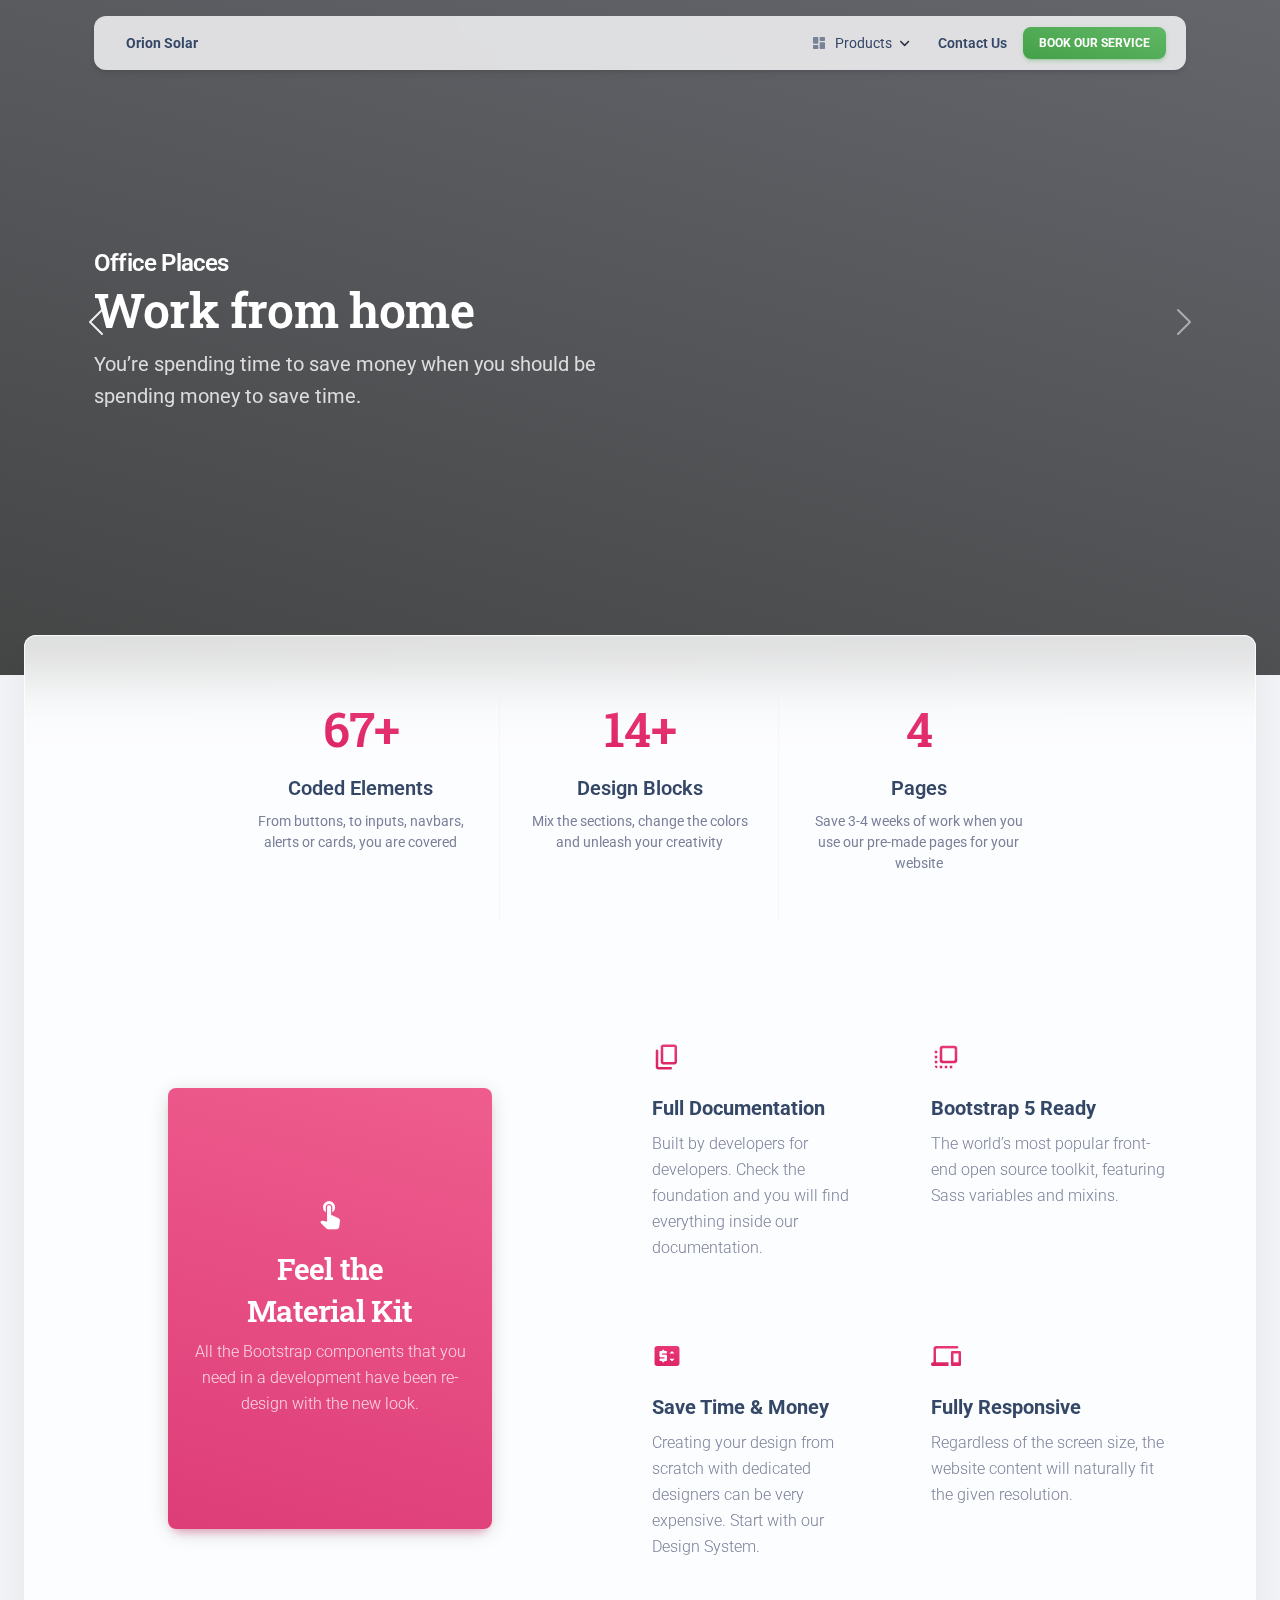
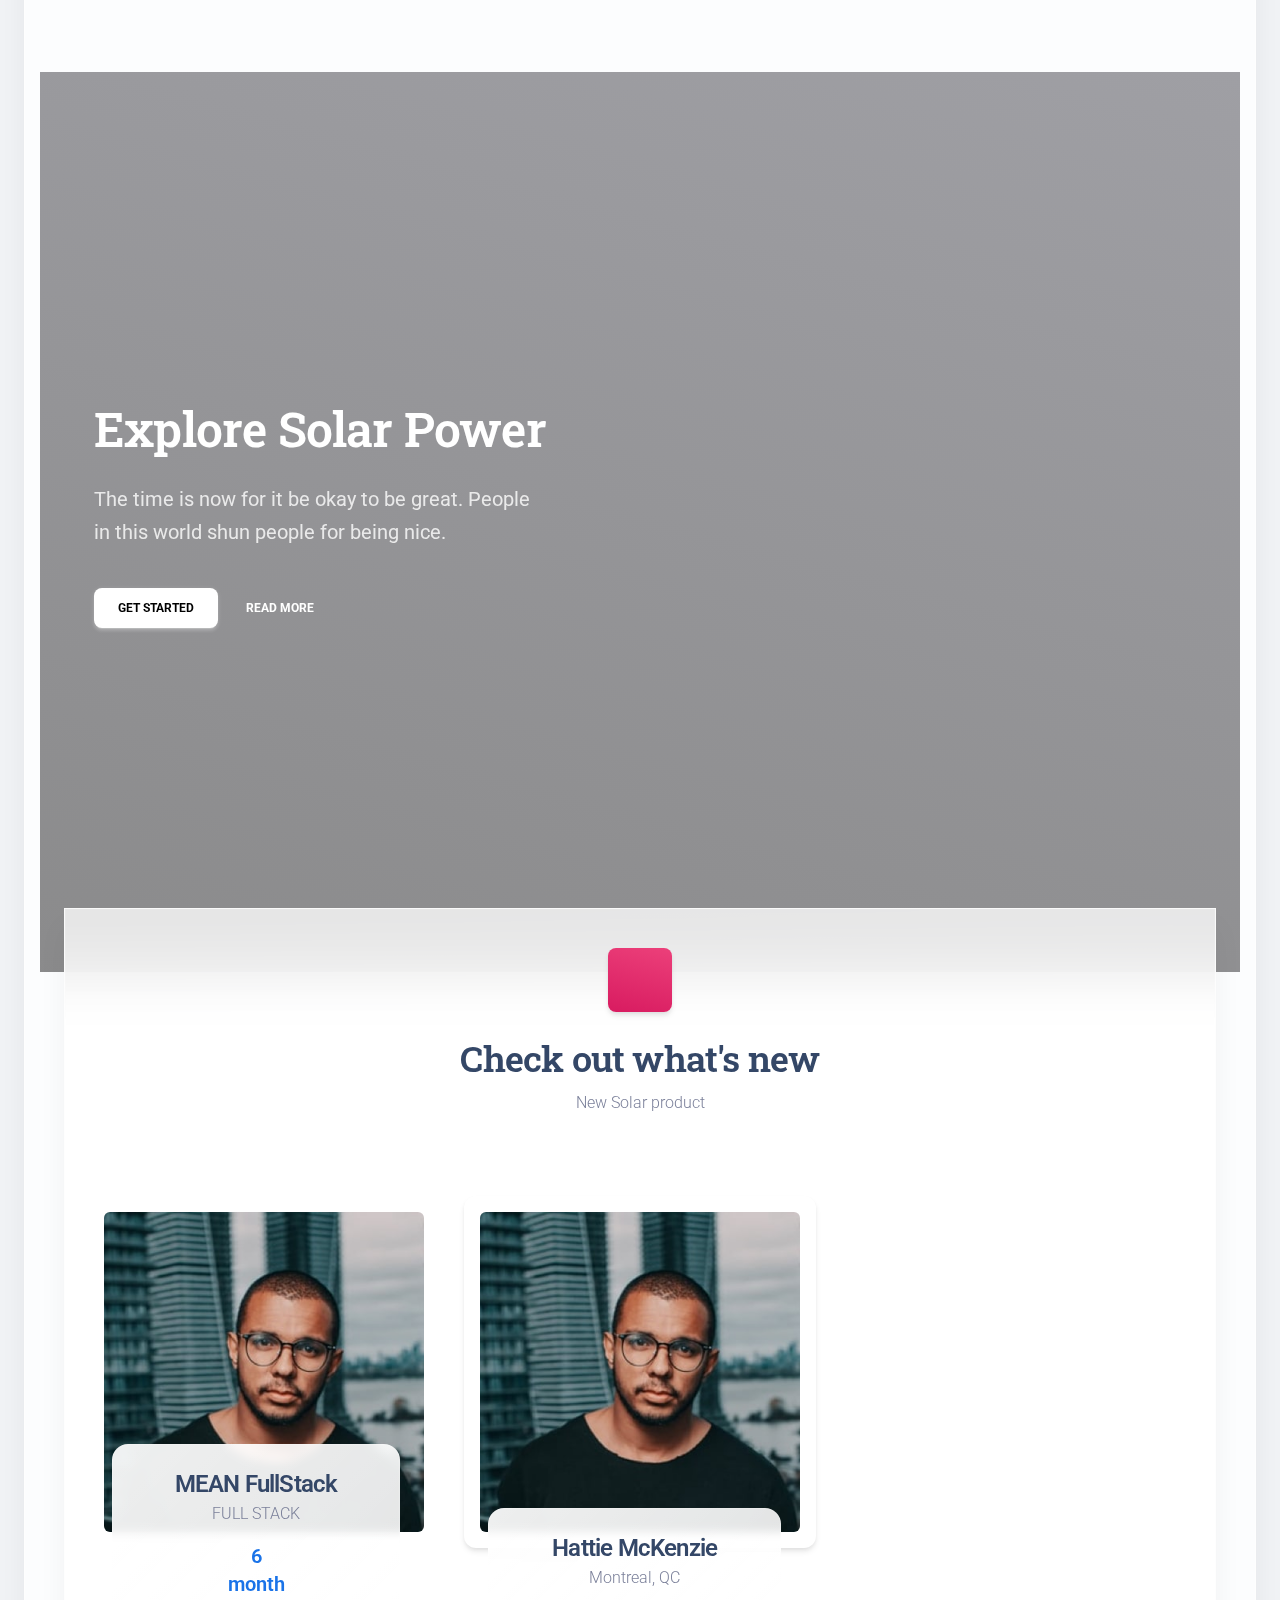
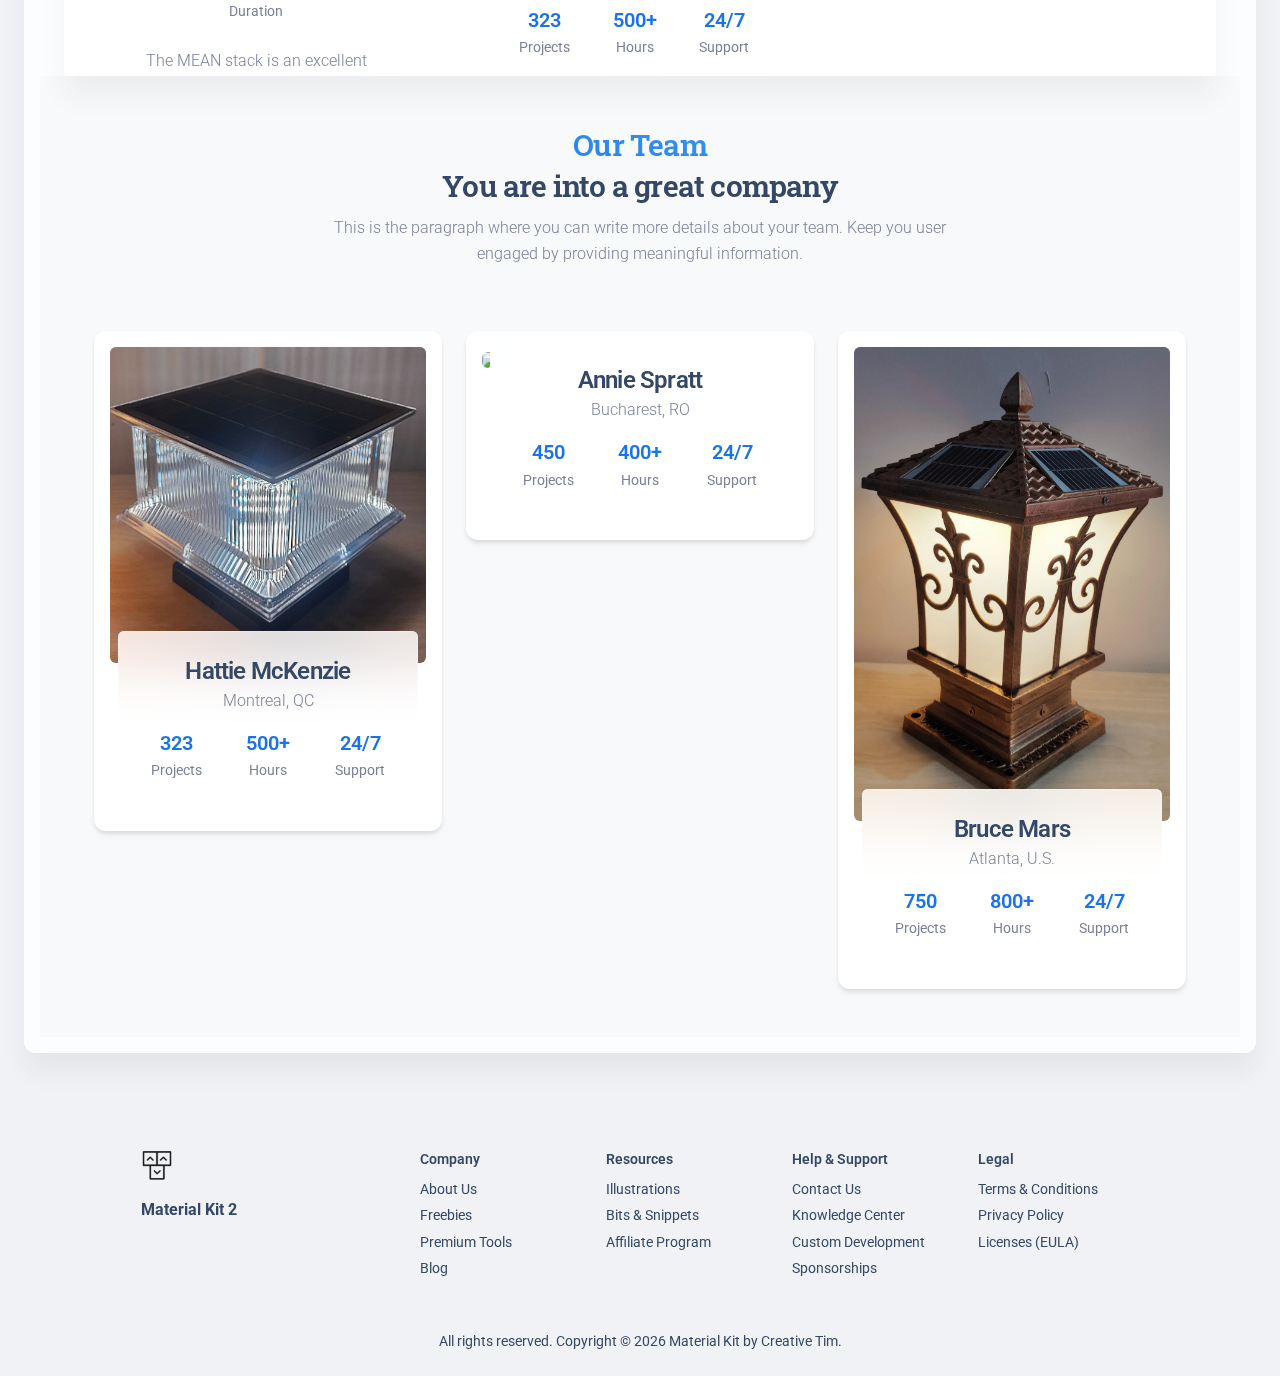
==== commit d5543636: "images are added" ====
--- a/index.html
+++ b/index.html
@@ -489,7 +489,7 @@
               <a _ngcontent-dhw-c45="" href="javascript:;">
                 <div _ngcontent-dhw-c45="" class="p-3">
                   <img _ngcontent-dhw-c45="" class="w-100 border-radius-md mb-7"
-                    src="/assets/img/ivana-square.jpg">
+                    src="assets/img/ivana-square.jpg">
                 </div>
               </a>
               <div 
@@ -572,7 +572,7 @@
               <div class="card card-profile">
                 <a href="javascript:;">
                   <div class="p-3">
-                    <img class="w-100 border-radius-md" src="../../assets/img/ivana-square.jpg">
+                    <img class="w-100 border-radius-md" src="assets/img/test.jpg">
                   </div>
                 </a>
                 <div class="card-body blur justify-content-center text-center mt-n5 mx-4 mb-4 border-radius-md">
@@ -599,7 +599,7 @@
               <div class="card card-profile mt-md-0 mt-5">
                 <a href="javascript:;">
                   <div class="p-3">
-                    <img class="w-100 border-radius-md" src="../../assets/img/kal-visuals-square.jpg">
+                    <img class="w-100 border-radius-md" src="assets/img/garden light.jpg">
                   </div>
                 </a>
                 <div class="card-body blur justify-content-center text-center mt-n5 mx-4 mb-4 border-radius-md">
@@ -626,7 +626,7 @@
               <div class="card card-profile mt-md-0 mt-5">
                 <a href="javascript:;">
                   <div class="p-3">
-                    <img class="w-100 border-radius-md" src="../../assets/img/bruce-mars.jpg">
+                    <img class="w-100 border-radius-md" src="assets/img/chimmini.jpg">
                   </div>
                 </a>
                 <div class="card-body blur justify-content-center text-center mt-n5 mx-4 mb-4 border-radius-md">
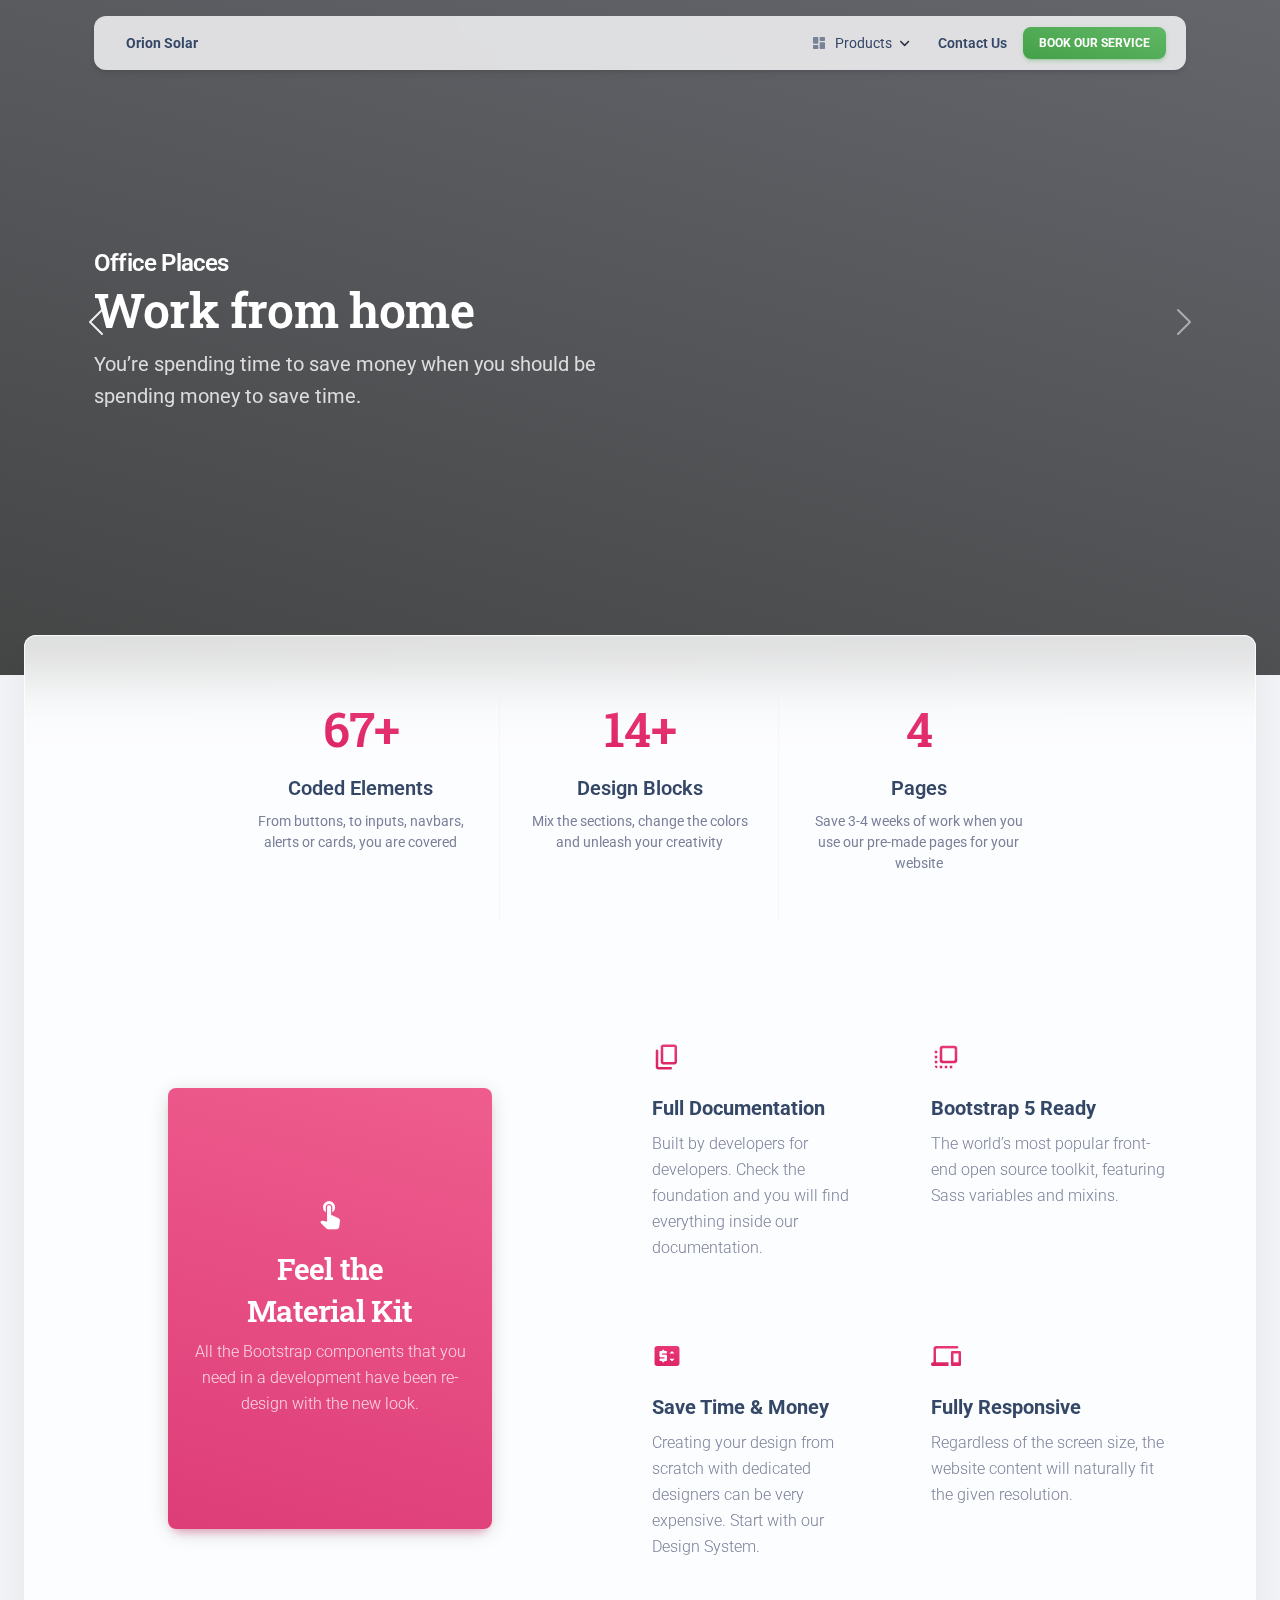
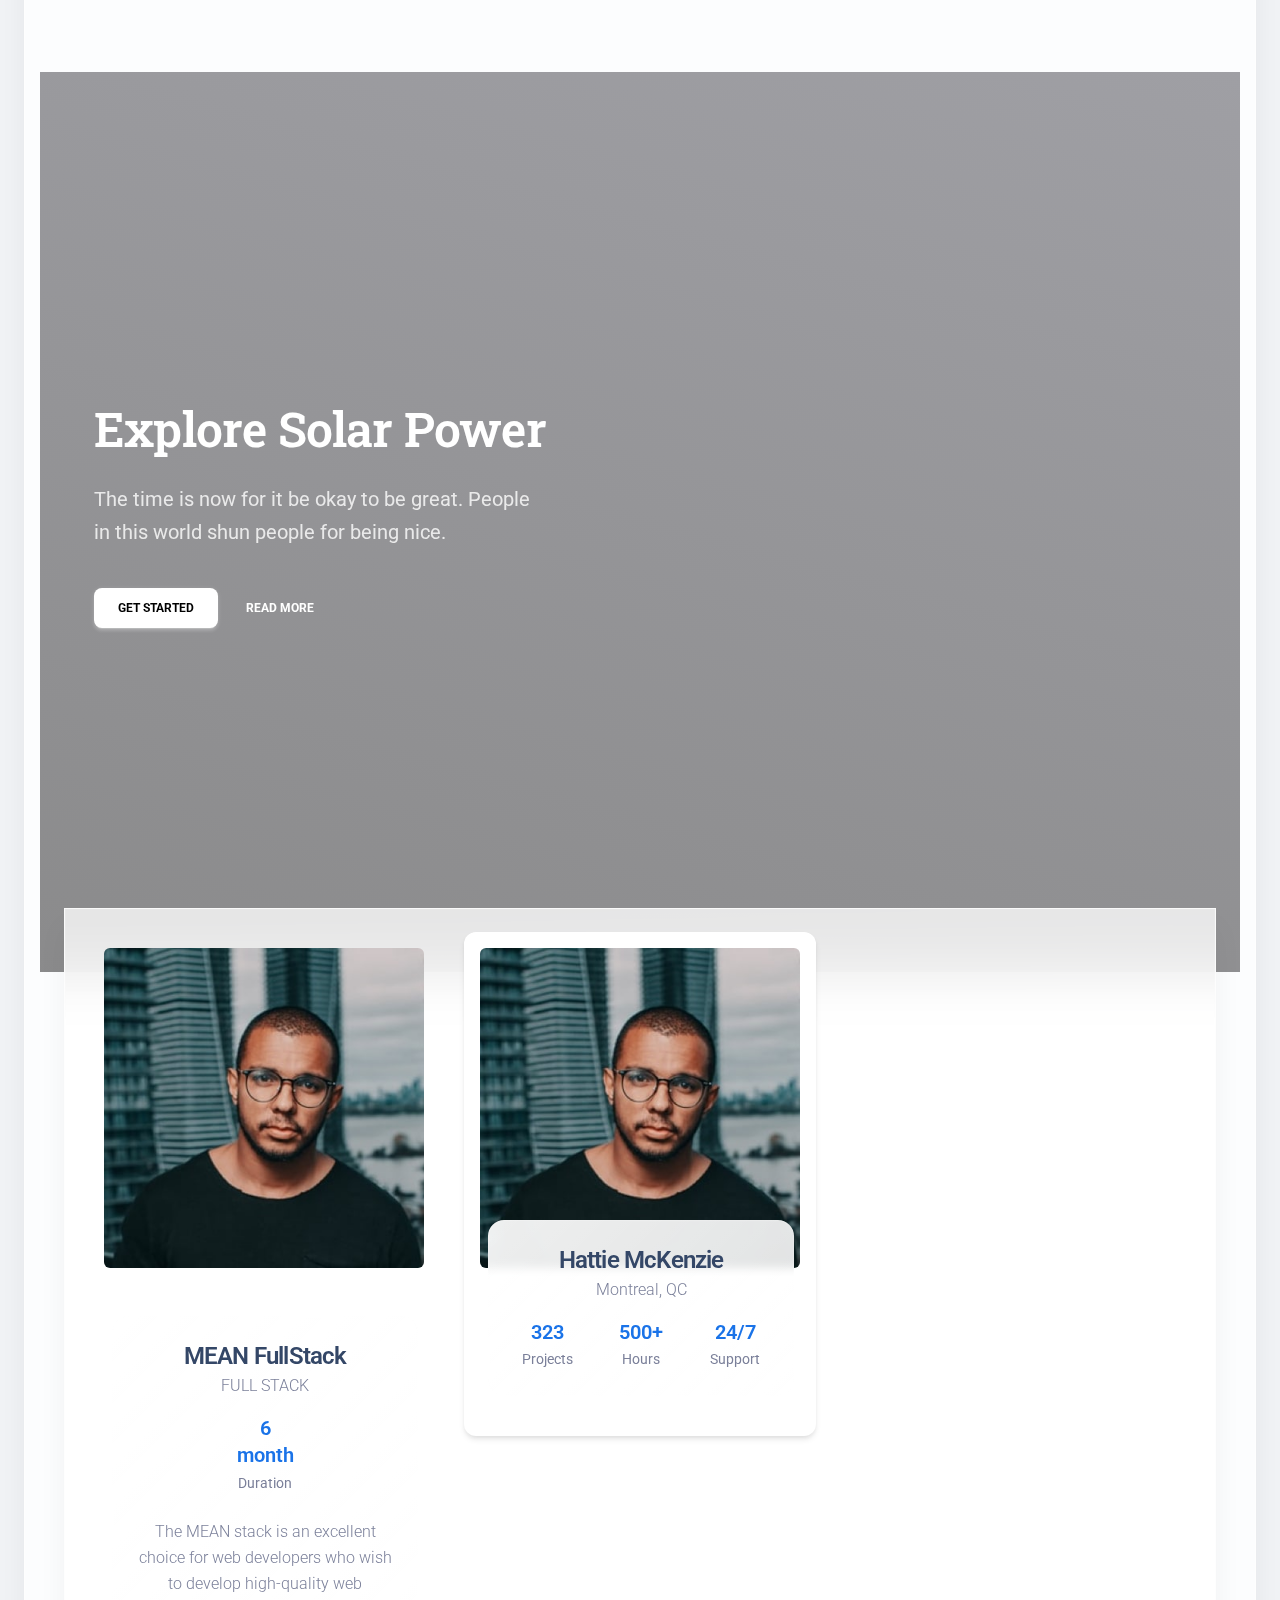
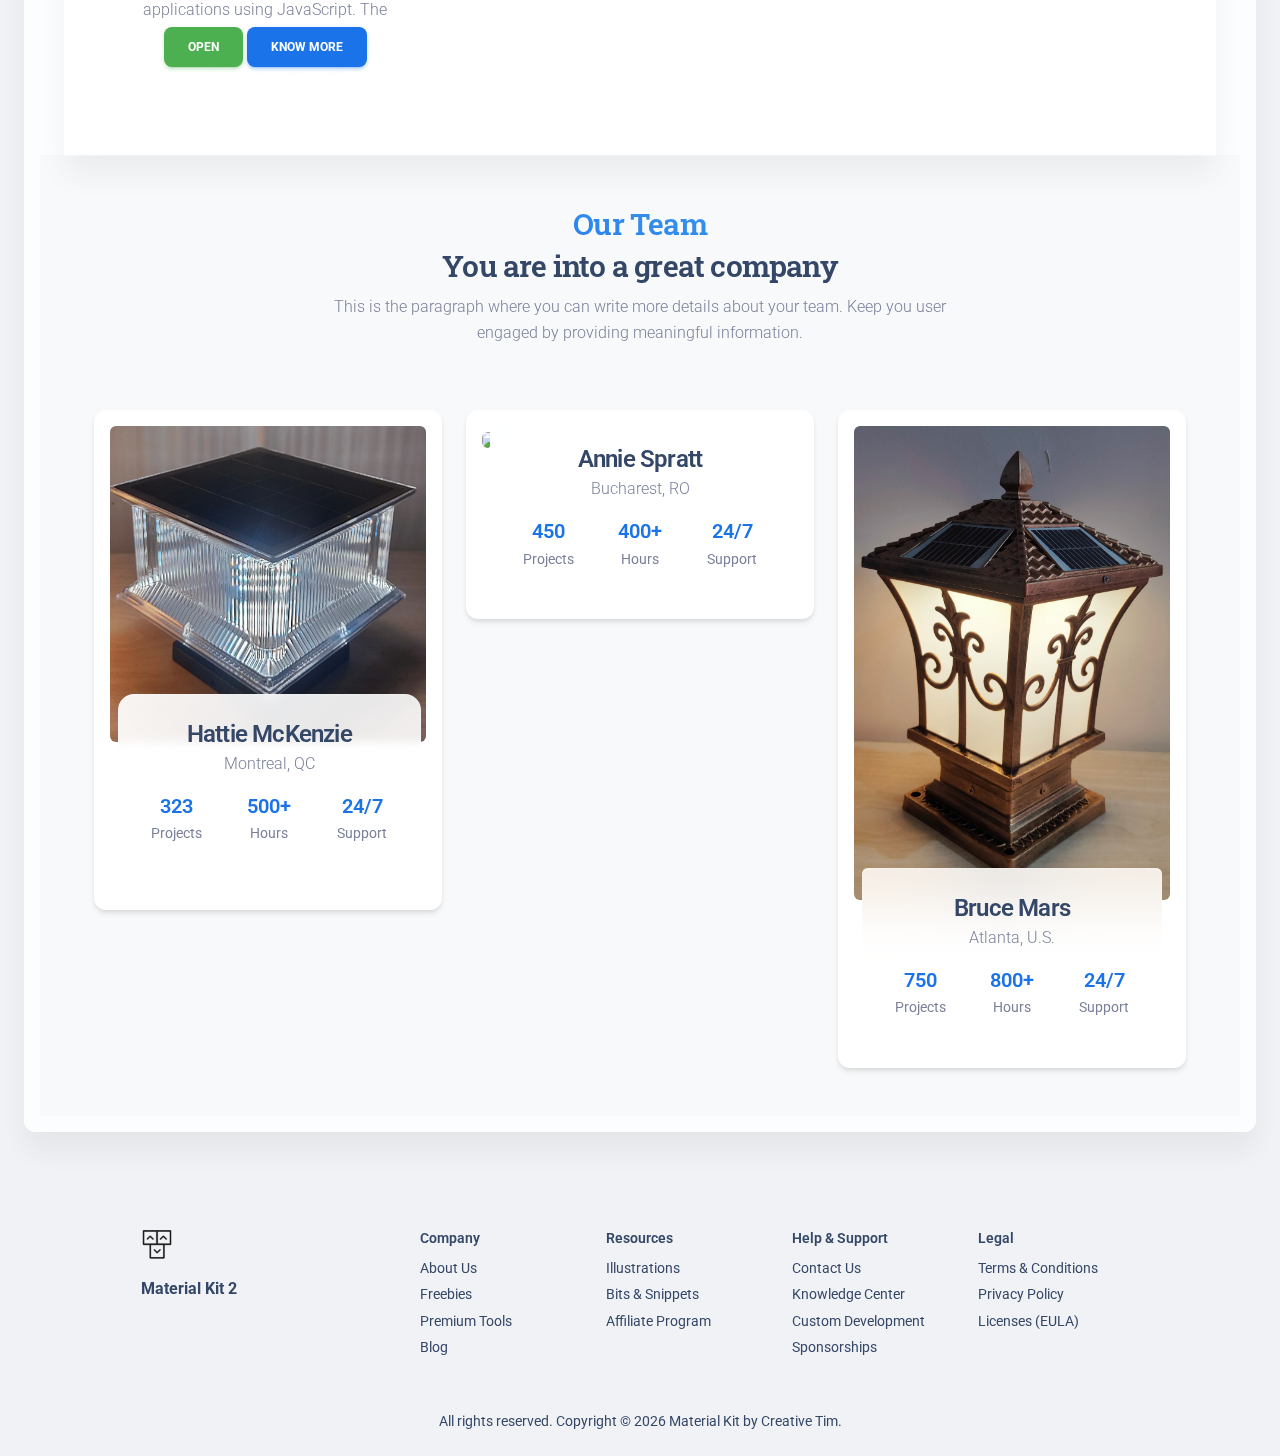
==== commit 1d3ea807: "cards allignment fixed" ====
--- a/index.html
+++ b/index.html
@@ -458,31 +458,7 @@
 
       <div class="card-body blur shadow-blur mx-3 mx-md-4 mt-n6 bg-gray-300" style="overflow-y: hidden">
 
-        <div class="container card__img" style="overflow: hidden">
-          <!-- <div class="section-title">
-            <h3 class="text-center mb-5">Our Courses</h3>
-          </div> -->
-          <div class="col-lg-6 mx-auto">
-            <div class="p-3 text-center mb-5">
-              <div class="icon icon-shape icon-lg bg-gradient-primary shadow mx-auto">
-                <i class="fas fa-user"></i>
-              </div>
-              <h2 class="mt-3">Check out what&#39;s new</h2>
-              <p>
-               New Solar product
-              </p>
-            </div>
-          </div>
-
-          <!-- owl carousel starts from here -->
-
-
-
-
-
-
-
-        </div>
+       
         <div class="row">
           <div _ngcontent-dhw-c45="" class=" col-lg-4 col-md-4 col-sm-12 " style="">
             <div _ngcontent-dhw-c45="" class="cards  card-profile mb-2 bg-gray-150">
@@ -569,13 +545,13 @@
           </div>
           <div class="row">
             <div class="col-lg-4 col-md-6">
-              <div class="card card-profile">
+              <div class="card cards card-profile">
                 <a href="javascript:;">
                   <div class="p-3">
                     <img class="w-100 border-radius-md" src="assets/img/test.jpg">
                   </div>
                 </a>
-                <div class="card-body blur justify-content-center text-center mt-n5 mx-4 mb-4 border-radius-md">
+                <div class="card__text card-body blur justify-content-center text-center mt-n5 mx-4 mb-4 border-radius-md">
                   <h4 class="mb-0">Hattie McKenzie</h4>
                   <p>Montreal, QC</p>
                   <div class="row justify-content-center text-center">
--- a/assets/css/cards.css
+++ b/assets/css/cards.css
@@ -7,16 +7,17 @@
 
 
 .cards:hover .card__text {
-  bottom:0;
+  bottom:10em;
 }
 
 
 .card__text {
-  position: absolute;
+  position: relative;
   z-index: 1;
-  bottom: -10em;
+  bottom: 1em;
   margin: 2em;
   padding: 1.7em 2em;
+  width: 87%;
   background-image: linear-gradient(135deg, rgba(255, 255, 255, 0.66), rgba(255, 255, 255, 0.33));
   border-radius: 1rem;
   transition: all 450ms ease-in-out;
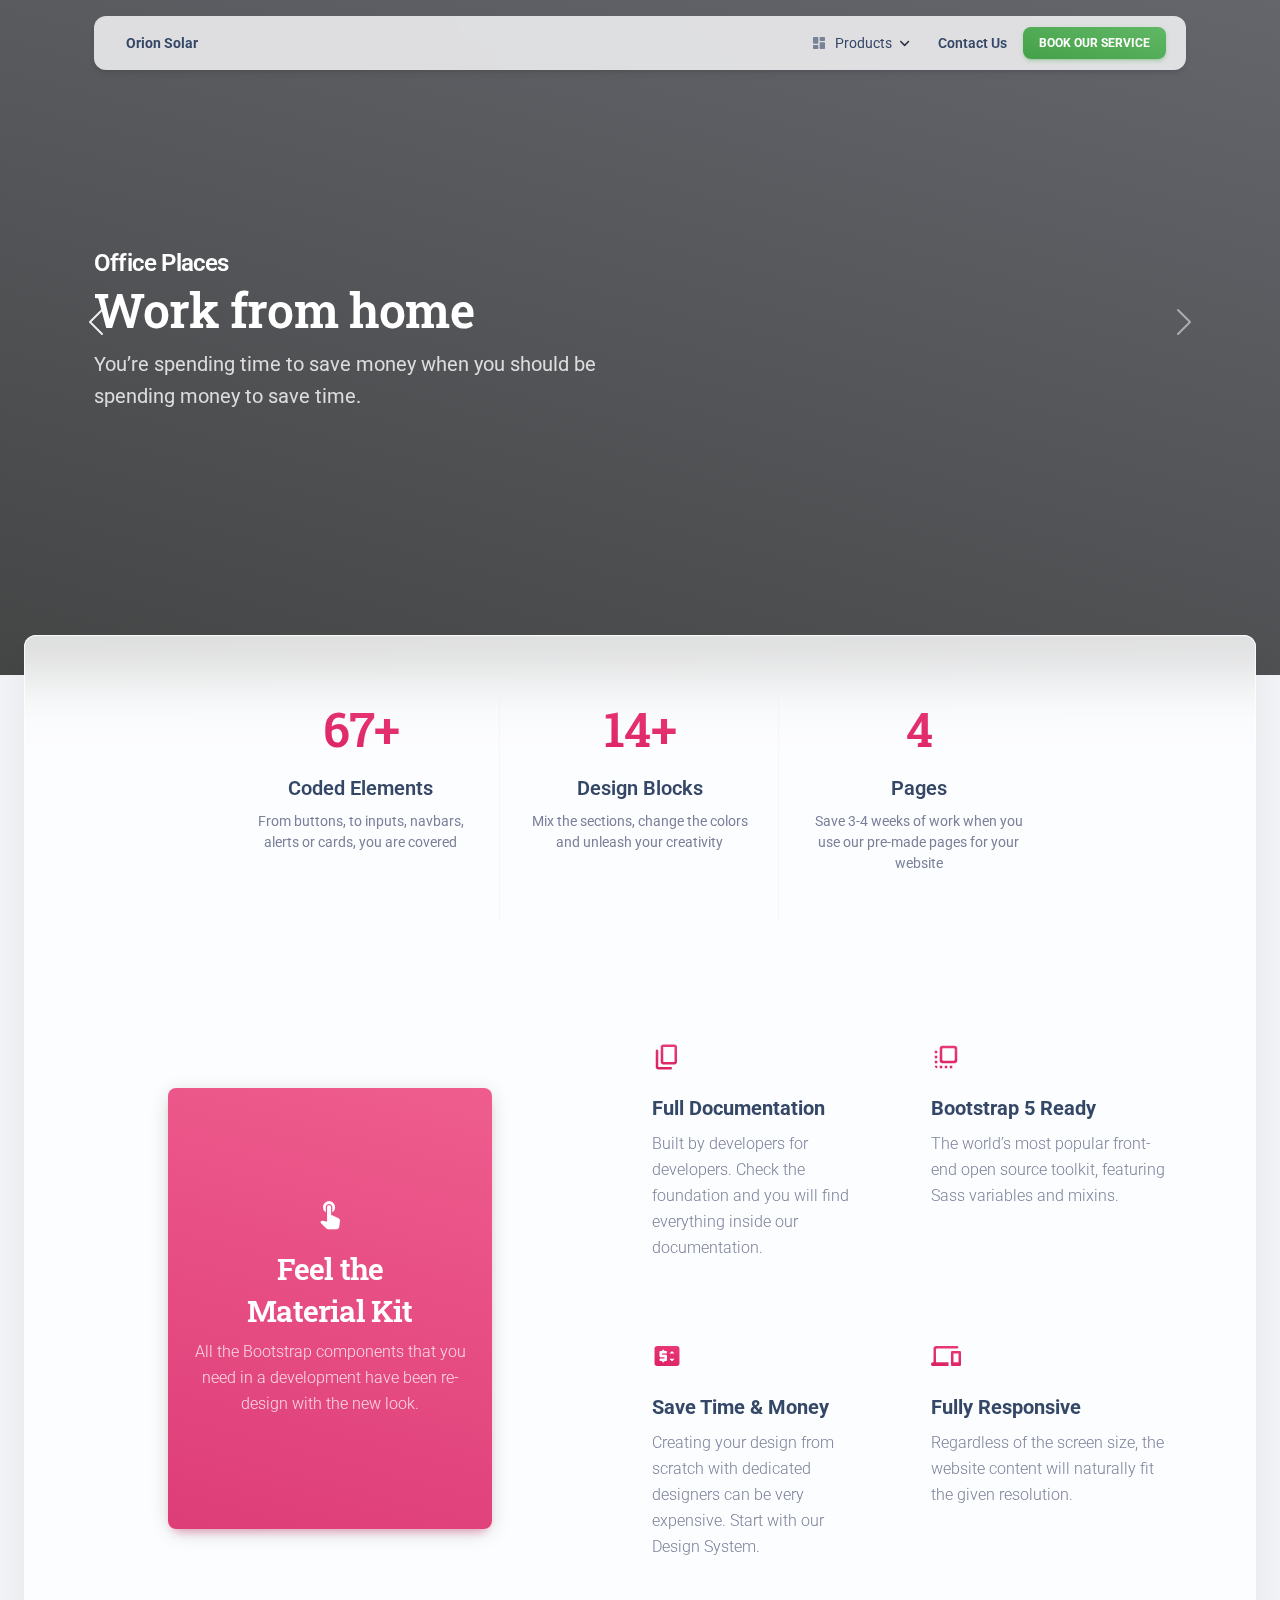
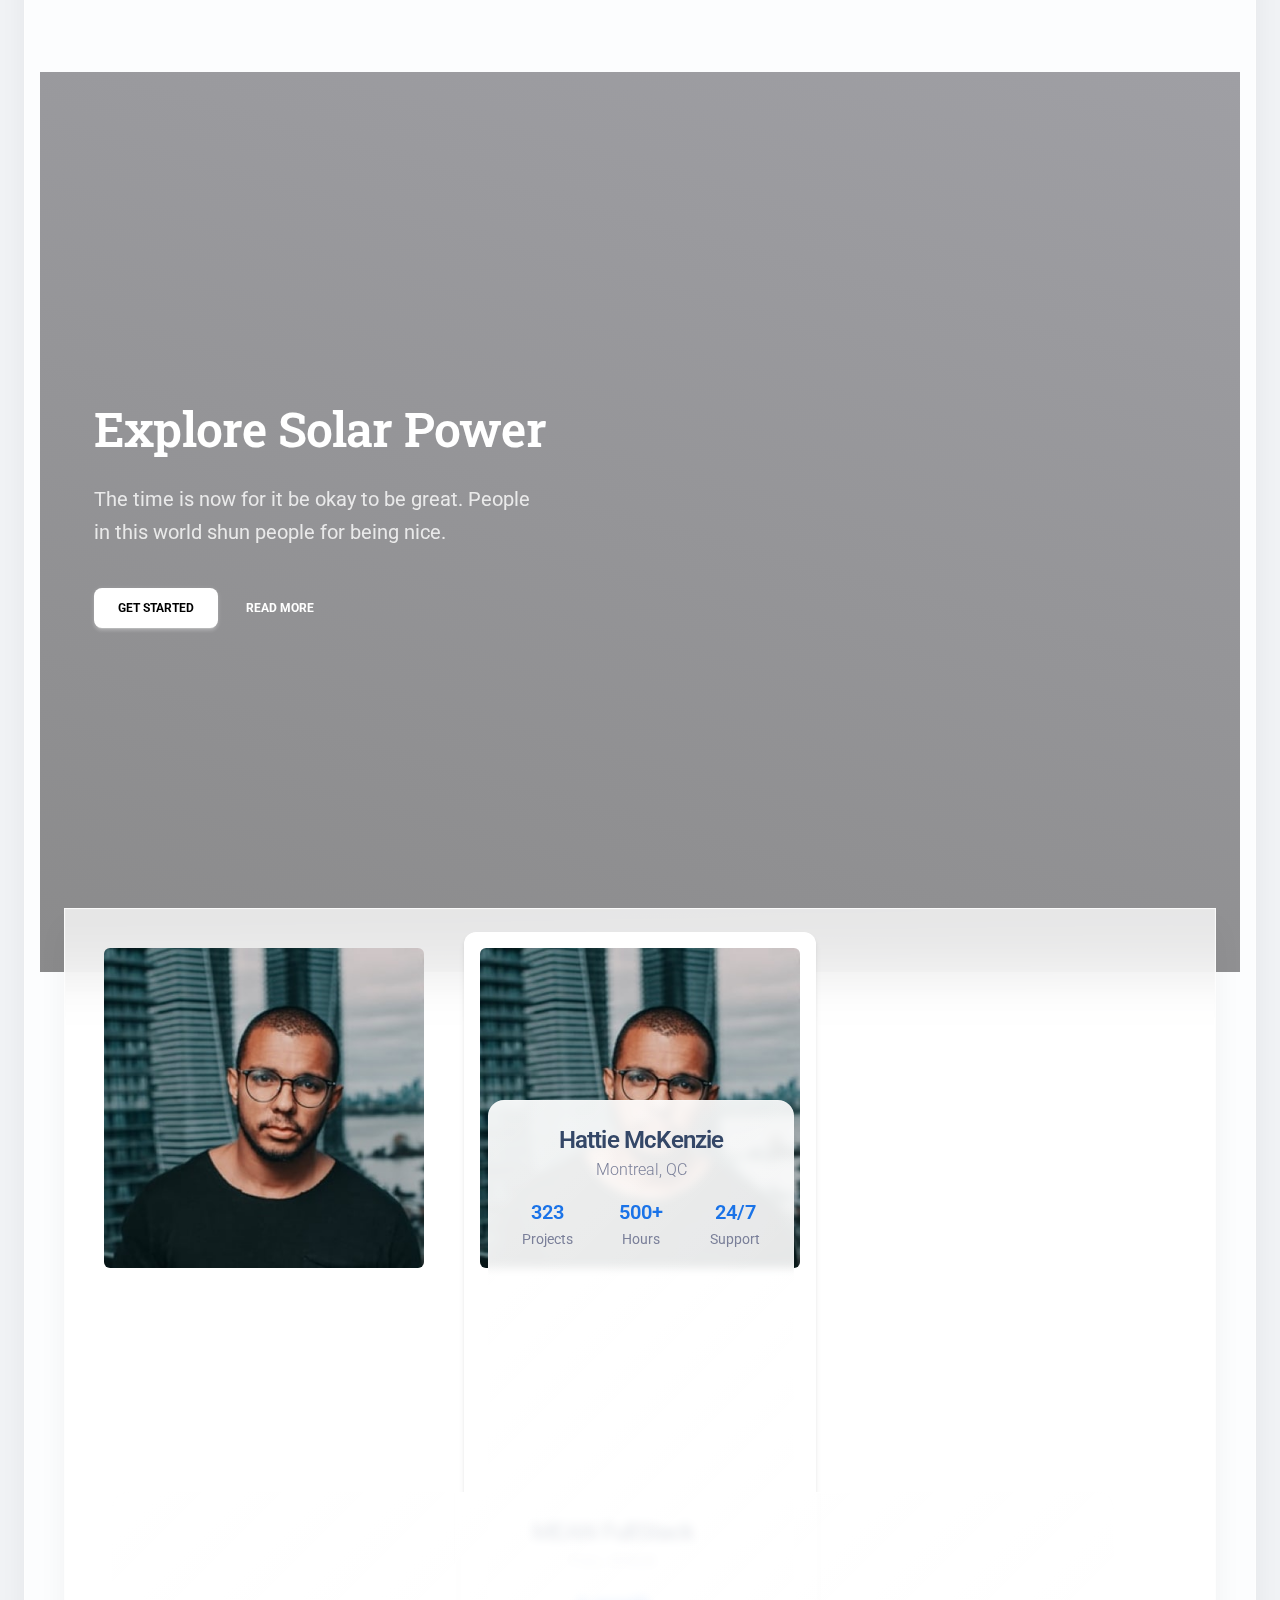
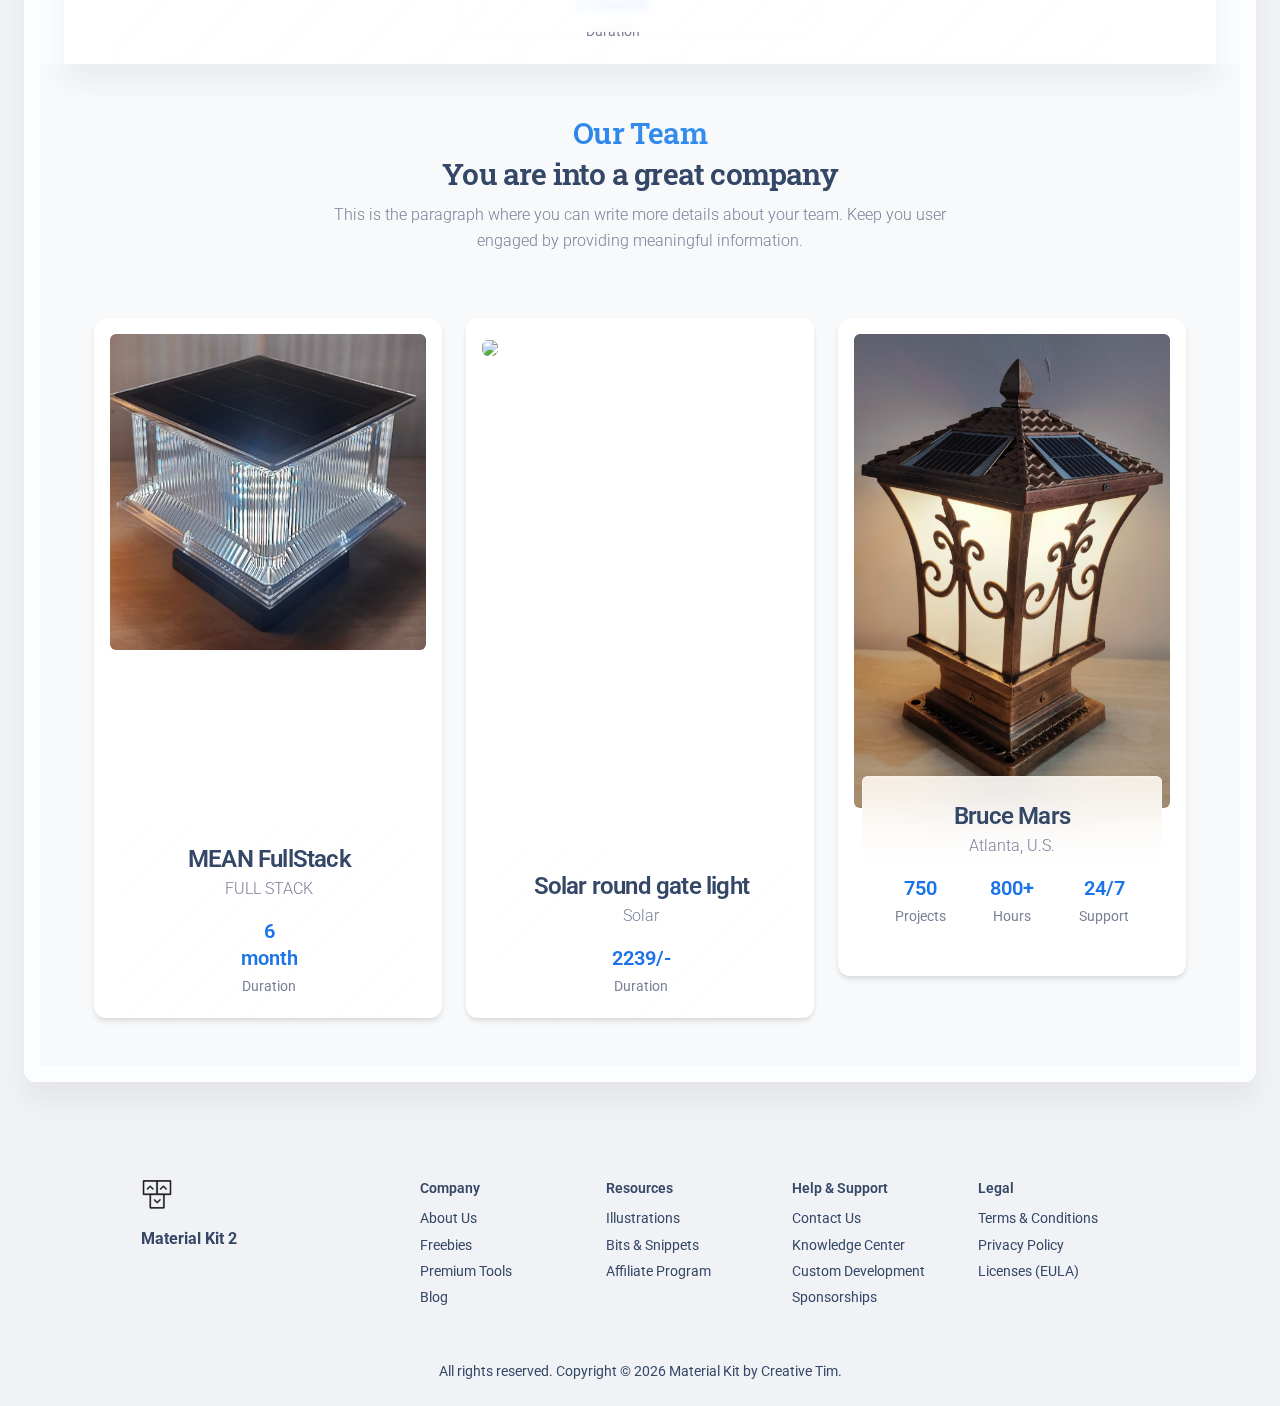
==== commit 35aa1df1: "card adjusted" ====
--- a/index.html
+++ b/index.html
@@ -544,14 +544,14 @@
             </div>
           </div>
           <div class="row">
-            <div class="col-lg-4 col-md-6">
+            <div class="col-lg-4 col-md-6 ">
               <div class="card cards card-profile">
                 <a href="javascript:;">
                   <div class="p-3">
                     <img class="w-100 border-radius-md" src="assets/img/test.jpg">
                   </div>
                 </a>
-                <div class="card__text card-body blur justify-content-center text-center mt-n5 mx-4 mb-4 border-radius-md">
+                <!-- <div class="card__text card-body blur justify-content-center text-center mt-n5 mx-4 mb-4 border-radius-md">
                   <h4 class="mb-0">Hattie McKenzie</h4>
                   <p>Montreal, QC</p>
                   <div class="row justify-content-center text-center">
@@ -568,17 +568,44 @@
                       <small>Support</small>
                     </div>
                   </div>
-                </div>
+                </div> -->
+                <div 
+                class="card__text col-lg-3 col-md-3  card-body blur justify-content-center text-center mt-n5 mx-4 mb-0 border-radius-md">
+                <h4 _ngcontent-dhw-c45="" class="mb-0">MEAN FullStack</h4>
+                <p _ngcontent-dhw-c45="">FULL STACK</p>
+                <div _ngcontent-dhw-c45="" class="row justify-content-center text-center">
+                  <div _ngcontent-dhw-c45="" class="col-lg-4 col-md-4 col-sm-12">
+                    <h5 _ngcontent-dhw-c45="" class="text-info mb-0">6 month</h5>
+                    <small _ngcontent-dhw-c45="">Duration</small>
+                  </div>
+                </div>
+                <p _ngcontent-dhw-c45="" class="card-description mt-4 mb-2" style="height: 100px; overflow-y: scroll;">
+                  The MEAN stack is an excellent choice for web developers who wish to develop
+                  high-quality web applications using JavaScript. The core technologies define
+                  the MEAN stack ; MongoDB, Express.js, Angular, and Node.js ; all are based on
+                  one language, Javascript.</p>
+                <div _ngcontent-dhw-c45="" class="row justify-content-center">
+                  <div _ngcontent-dhw-c45="" class="col-lg-12 col-sm-12 col-md-12"><a _ngcontent-dhw-c45="">
+                      <td _ngcontent-dhw-c45="" class="align-center text-center text-sm p-1">
+                        <!---->
+                        <p _ngcontent-dhw-c45="" id="reg" class="btn btn-success ng-star-inserted">Open</p>
+                        <!---->
+                        <!---->
+                      </td><button _ngcontent-dhw-c45="" type="button" class="btn btn-info btn" tabindex="0">
+                        Know more </button>
+                    </a></div>
+                </div>
+              </div>
               </div>
             </div>
             <div class="col-lg-4 col-md-6">
-              <div class="card card-profile mt-md-0 mt-5">
+              <div class="card cards card-profile mt-md-0 mt-5">
                 <a href="javascript:;">
                   <div class="p-3">
                     <img class="w-100 border-radius-md" src="assets/img/garden light.jpg">
                   </div>
                 </a>
-                <div class="card-body blur justify-content-center text-center mt-n5 mx-4 mb-4 border-radius-md">
+                <!-- <div class="card-body card__text blur justify-content-center text-center mt-n5 mx-4 mb-4 border-radius-md">
                   <h4 class="mb-0">Annie Spratt</h4>
                   <p>Bucharest, RO</p>
                   <div class="row justify-content-center text-center">
@@ -595,7 +622,43 @@
                       <small>Support</small>
                     </div>
                   </div>
-                </div>
+                </div> -->
+                <div 
+                class="card__text col-lg-3 col-md-3  card-body blur justify-content-center text-center mt-n5 mx-4 mb-0 border-radius-md">
+                <h4 _ngcontent-dhw-c45="" class="mb-0"> Solar round
+                  gate light</h4>
+                <p _ngcontent-dhw-c45="">Solar</p>
+                <div _ngcontent-dhw-c45="" class="row justify-content-center text-center">
+                  <div _ngcontent-dhw-c45="" class="col-lg-4 col-md-4 col-sm-12">
+                    <h5 _ngcontent-dhw-c45="" class="text-info mb-0">2239/-</h5>
+                    <small _ngcontent-dhw-c45="">Duration</small>
+                  </div>
+                </div>
+                <p _ngcontent-dhw-c45="" class="card-description mt-4 mb-2" style="height: 100px; overflow-y: scroll;">
+                  75W [15W LED wattage] 51 LED Solar gate Light 
+                  for Outdoor Garden Home Pillar or Post 
+                  Waterproof Light soure:15W
+                  Solar panel :5V/8W Monocrystal
+                  Color mode : White,Warm White,Cool White 
+                  Charge time:6-8H
+                  Work time: 12 hours Battery:4.2V/4.4AH Lithium 
+                  Ion Lumens: 1200lm
+                  Net weight:1.3kg Size:26cmx26cmx14cm Material 
+                  : Aluminum Alloy +ABS Waterproof : IP 65
+                  LED: 51 SMD3030 LEDs
+                  Dusk to Down (Continous Lighting).</p>
+                <div _ngcontent-dhw-c45="" class="row justify-content-center">
+                  <div _ngcontent-dhw-c45="" class="col-lg-12 col-sm-12 col-md-12"><a _ngcontent-dhw-c45="">
+                      <td _ngcontent-dhw-c45="" class="align-center text-center text-sm p-1">
+                        <!---->
+                        <p _ngcontent-dhw-c45="" id="reg" class="btn btn-success ng-star-inserted">Buy now</p>
+                        <!---->
+                        <!---->
+                      </td><button _ngcontent-dhw-c45="" type="button" class="btn btn-info btn" tabindex="0">
+                      Contact us</button>
+                    </a></div>
+                </div>
+              </div>
               </div>
             </div>
             <div class="col-lg-4 col-md-6 mx-md-auto">
--- a/assets/css/cards.css
+++ b/assets/css/cards.css
@@ -5,16 +5,22 @@
   box-sizing: border-box;
 }
 
+.cards{
+ 
+  /* position: relative; */
+  overflow: hidden;
+  height: 700px;
 
+}
 .cards:hover .card__text {
-  bottom:10em;
+  bottom:0;
 }
 
 
 .card__text {
-  position: relative;
+  position: absolute;
   z-index: 1;
-  bottom: 1em;
+  bottom: -12em;
   margin: 2em;
   padding: 1.7em 2em;
   width: 87%;
@@ -22,4 +28,5 @@
   border-radius: 1rem;
   transition: all 450ms ease-in-out;
   backdrop-filter: blur(5px);
+  /* max-height: 500px; */
 }
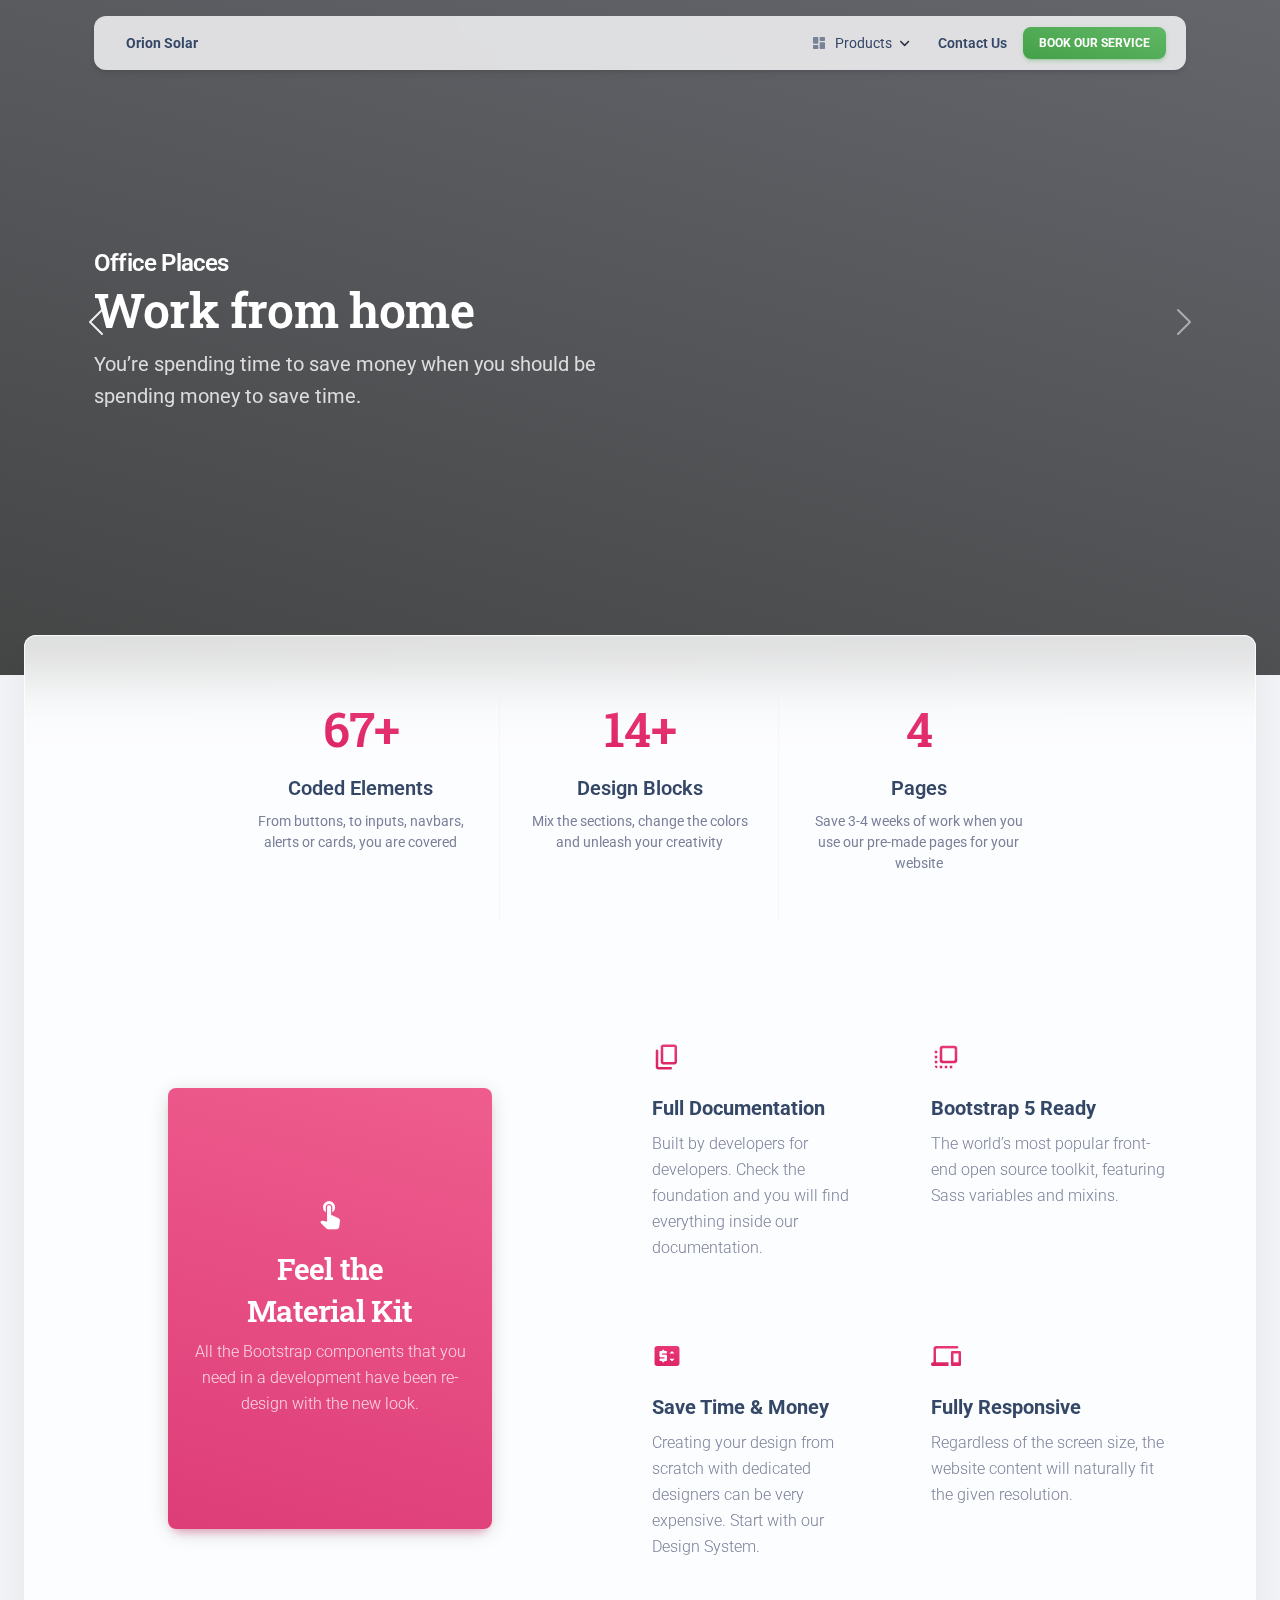
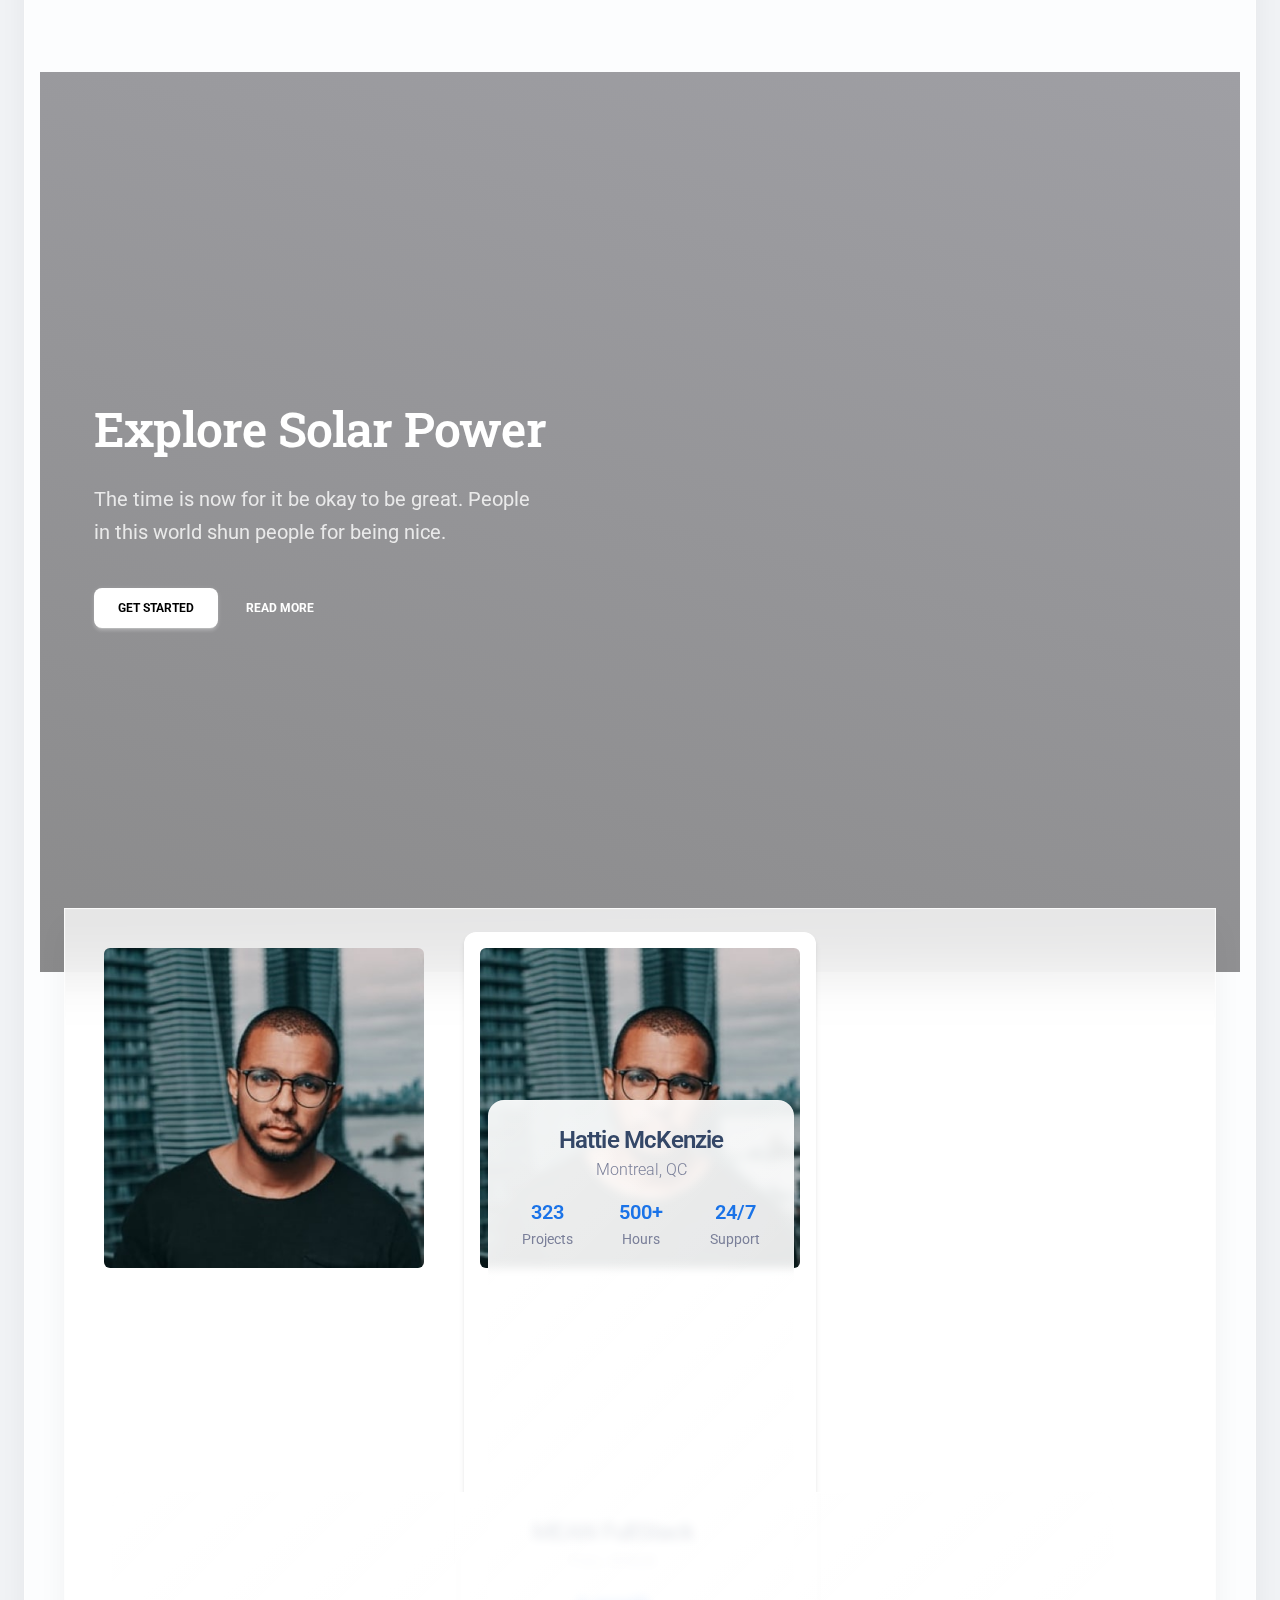
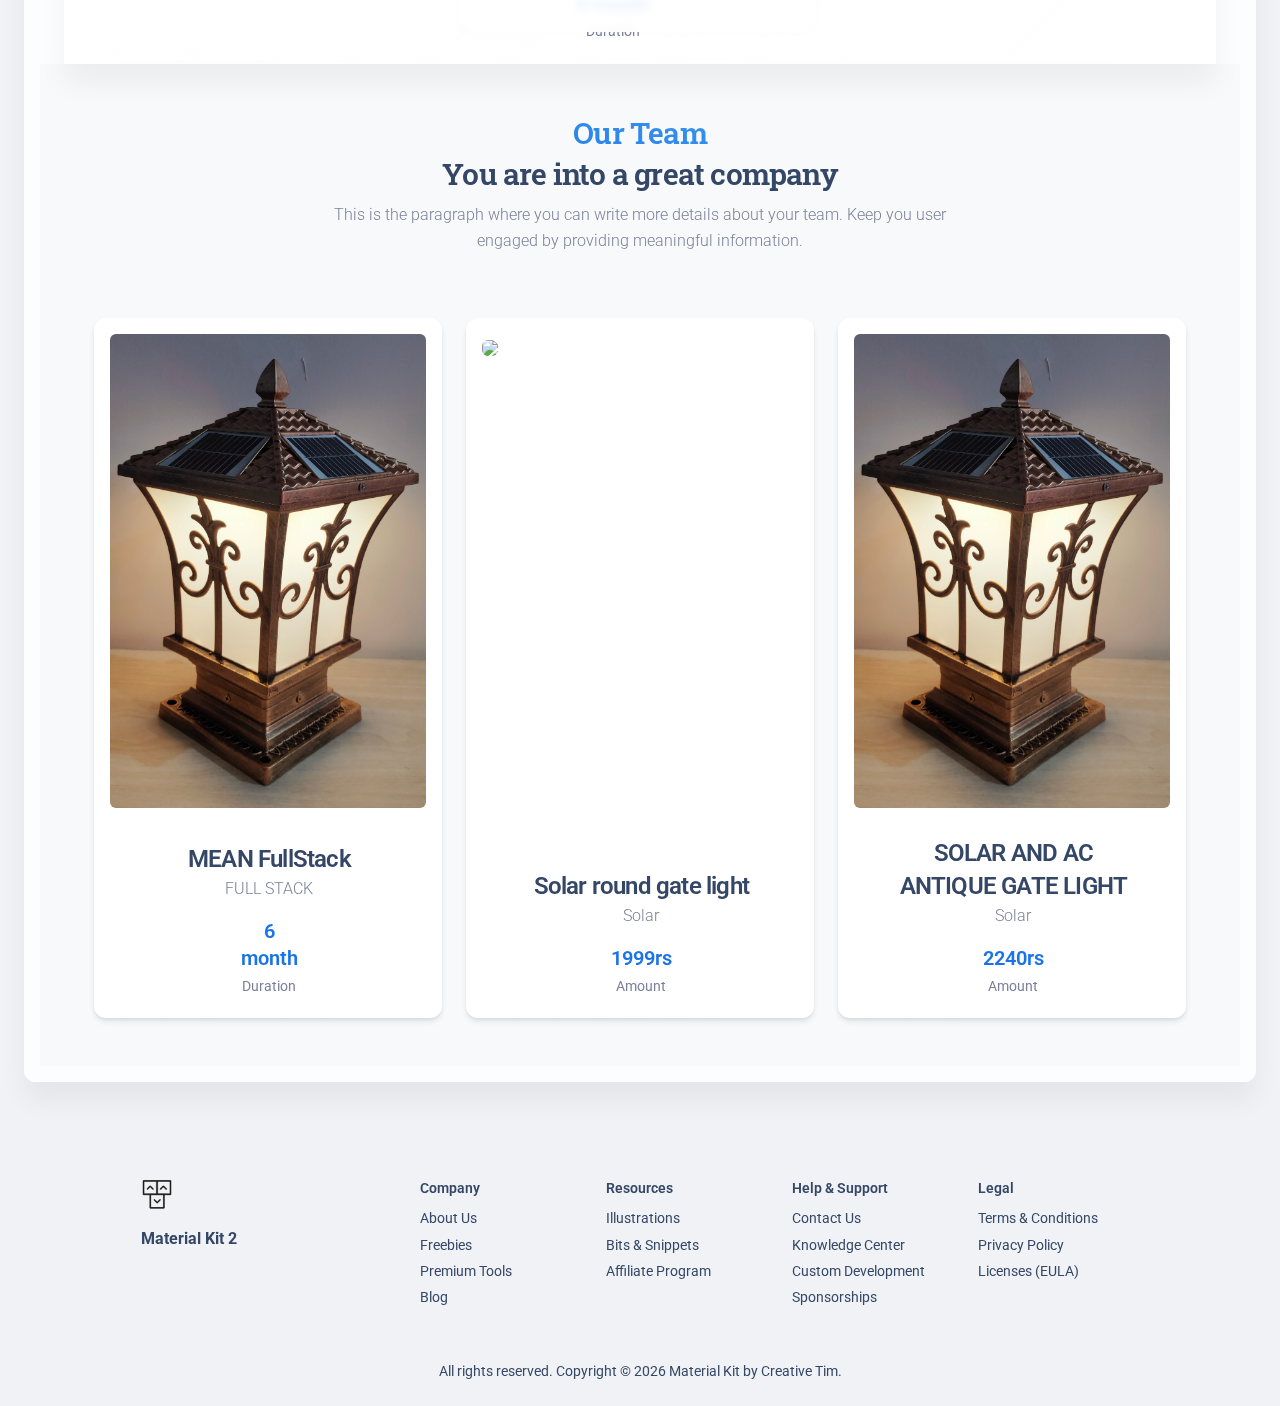
==== commit f5d493ce: "3 cards alligned" ====
--- a/index.html
+++ b/index.html
@@ -548,7 +548,7 @@
               <div class="card cards card-profile">
                 <a href="javascript:;">
                   <div class="p-3">
-                    <img class="w-100 border-radius-md" src="assets/img/test.jpg">
+                    <img class="w-100 border-radius-md" src="assets/img/chimmini.jpg">
                   </div>
                 </a>
                 <!-- <div class="card__text card-body blur justify-content-center text-center mt-n5 mx-4 mb-4 border-radius-md">
@@ -630,8 +630,8 @@
                 <p _ngcontent-dhw-c45="">Solar</p>
                 <div _ngcontent-dhw-c45="" class="row justify-content-center text-center">
                   <div _ngcontent-dhw-c45="" class="col-lg-4 col-md-4 col-sm-12">
-                    <h5 _ngcontent-dhw-c45="" class="text-info mb-0">2239/-</h5>
-                    <small _ngcontent-dhw-c45="">Duration</small>
+                    <h5 _ngcontent-dhw-c45="" class="text-info mb-0">1999rs</h5>
+                    <small _ngcontent-dhw-c45="">Amount</small>
                   </div>
                 </div>
                 <p _ngcontent-dhw-c45="" class="card-description mt-4 mb-2" style="height: 100px; overflow-y: scroll;">
@@ -662,13 +662,13 @@
               </div>
             </div>
             <div class="col-lg-4 col-md-6 mx-md-auto">
-              <div class="card card-profile mt-md-0 mt-5">
+              <div class="card cards card-profile mt-md-0 mt-5">
                 <a href="javascript:;">
                   <div class="p-3">
                     <img class="w-100 border-radius-md" src="assets/img/chimmini.jpg">
                   </div>
                 </a>
-                <div class="card-body blur justify-content-center text-center mt-n5 mx-4 mb-4 border-radius-md">
+                <!-- <div class="card-body blur justify-content-center text-center mt-n5 mx-4 mb-4 border-radius-md">
                   <h4 class="mb-0">Bruce Mars</h4>
                   <p>Atlanta, U.S.</p>
                   <div class="row justify-content-center text-center">
@@ -685,7 +685,38 @@
                       <small>Support</small>
                     </div>
                   </div>
-                </div>
+                </div> -->
+                <div 
+                class="card__text col-lg-3 col-md-3  card-body blur justify-content-center text-center mt-n5 mx-4 mb-0 border-radius-md">
+                <h4 _ngcontent-dhw-c45="" class="mb-0"> SOLAR AND AC 
+                  ANTIQUE GATE 
+                  LIGHT</h4>
+                <p _ngcontent-dhw-c45="">Solar</p>
+                <div _ngcontent-dhw-c45="" class="row justify-content-center text-center">
+                  <div _ngcontent-dhw-c45="" class="col-lg-4 col-md-4 col-sm-12">
+                    <h5 _ngcontent-dhw-c45="" class="text-info mb-0">2240rs</h5>
+                    <small _ngcontent-dhw-c45="">Amount</small>
+                  </div>
+                </div>
+                <p _ngcontent-dhw-c45="" class="card-description mt-4 mb-2" style="height: 100px; overflow-y: scroll;">
+                  E27 Led Compactable 5.55V/5W Poly Crystal Solar 
+                  Panel Aluminum Alloy + Arcylic Body Li-ion 
+                  Battery:3.7V/2.2AH 7W / 600 Lumens Waterproof 
+                  IP65 6-8 hours Charging Time Upto 12 hrs 
+                  Continuous Lighting Cool White, Warm White, 
+                  Warm (Color modes) Solar & AC Powered</p>
+                <div _ngcontent-dhw-c45="" class="row justify-content-center">
+                  <div _ngcontent-dhw-c45="" class="col-lg-12 col-sm-12 col-md-12"><a _ngcontent-dhw-c45="">
+                      <td _ngcontent-dhw-c45="" class="align-center text-center text-sm p-1">
+                        <!---->
+                        <p _ngcontent-dhw-c45="" id="reg" class="btn btn-success ng-star-inserted">Buy now</p>
+                        <!---->
+                        <!---->
+                      </td><button _ngcontent-dhw-c45="" type="button" class="btn btn-info btn" tabindex="0">
+                      Contact us</button>
+                    </a></div>
+                </div>
+              </div>
               </div>
             </div>
           </div>
